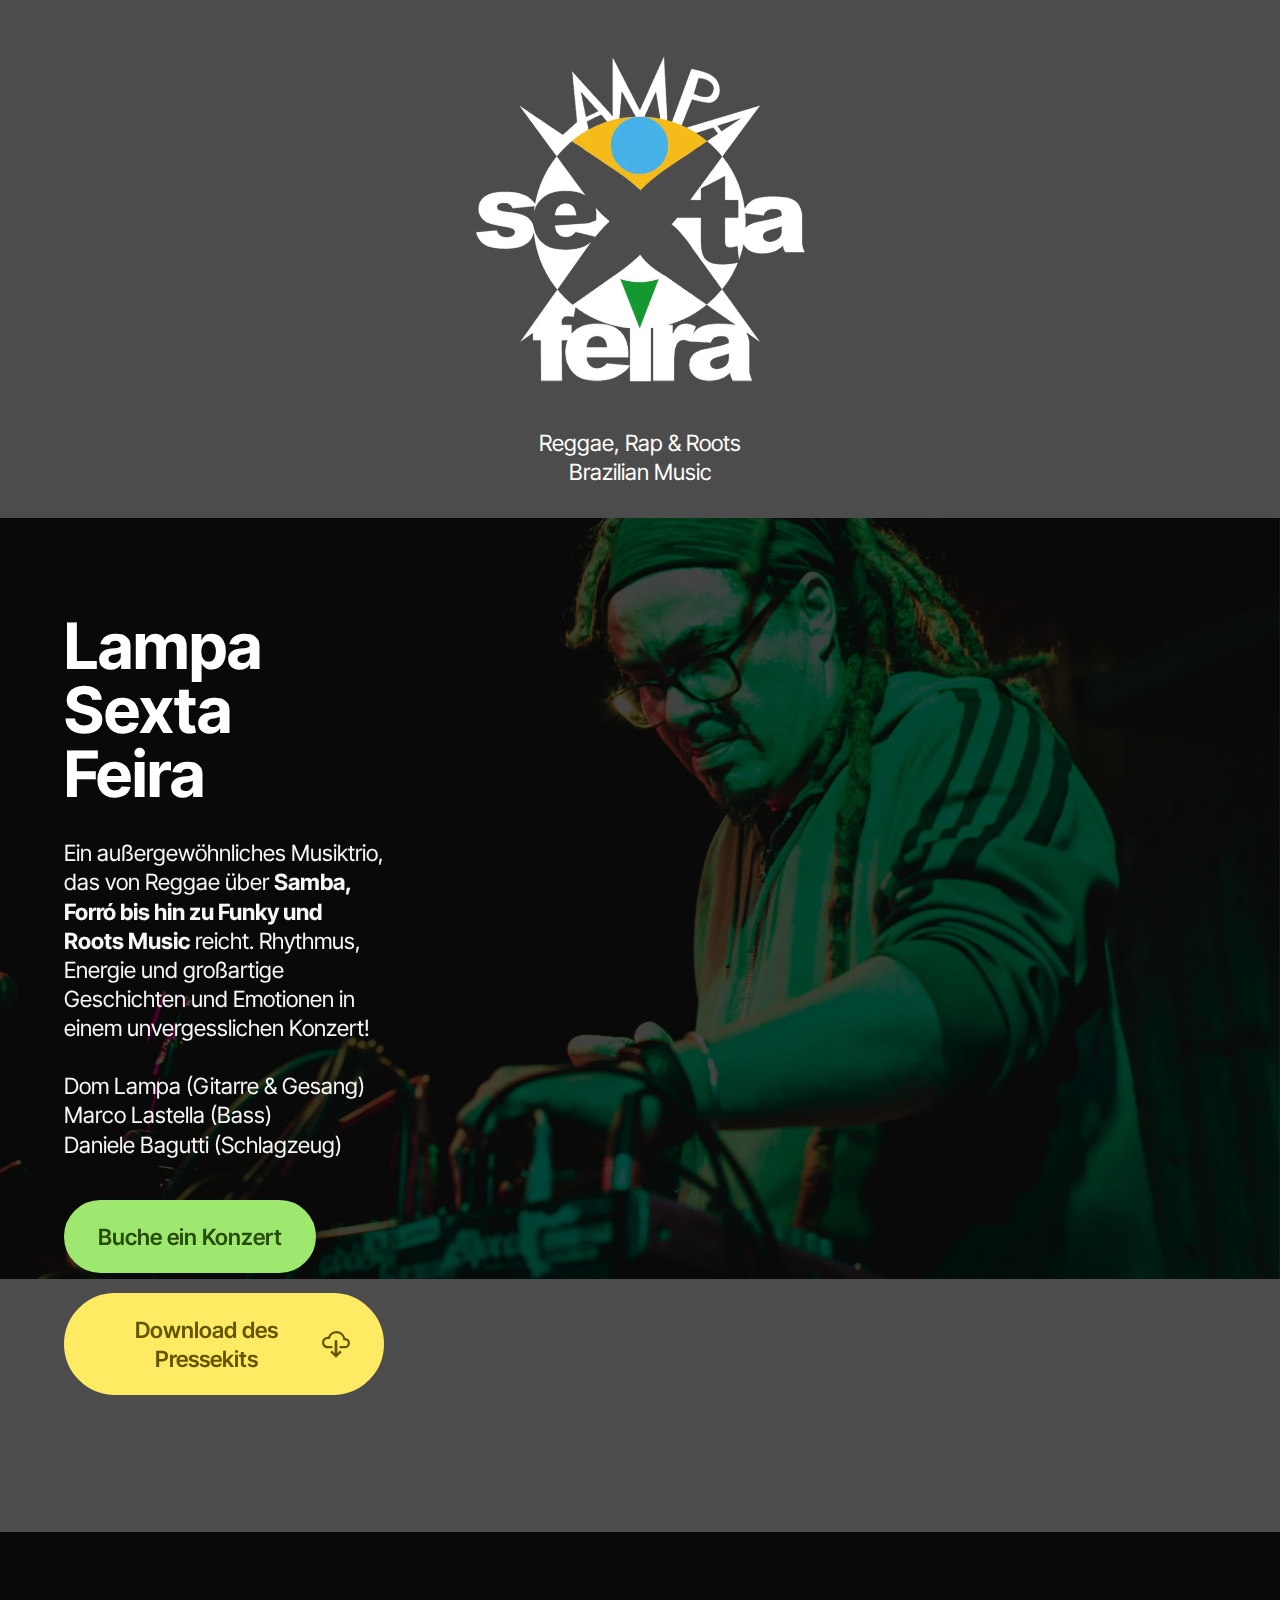
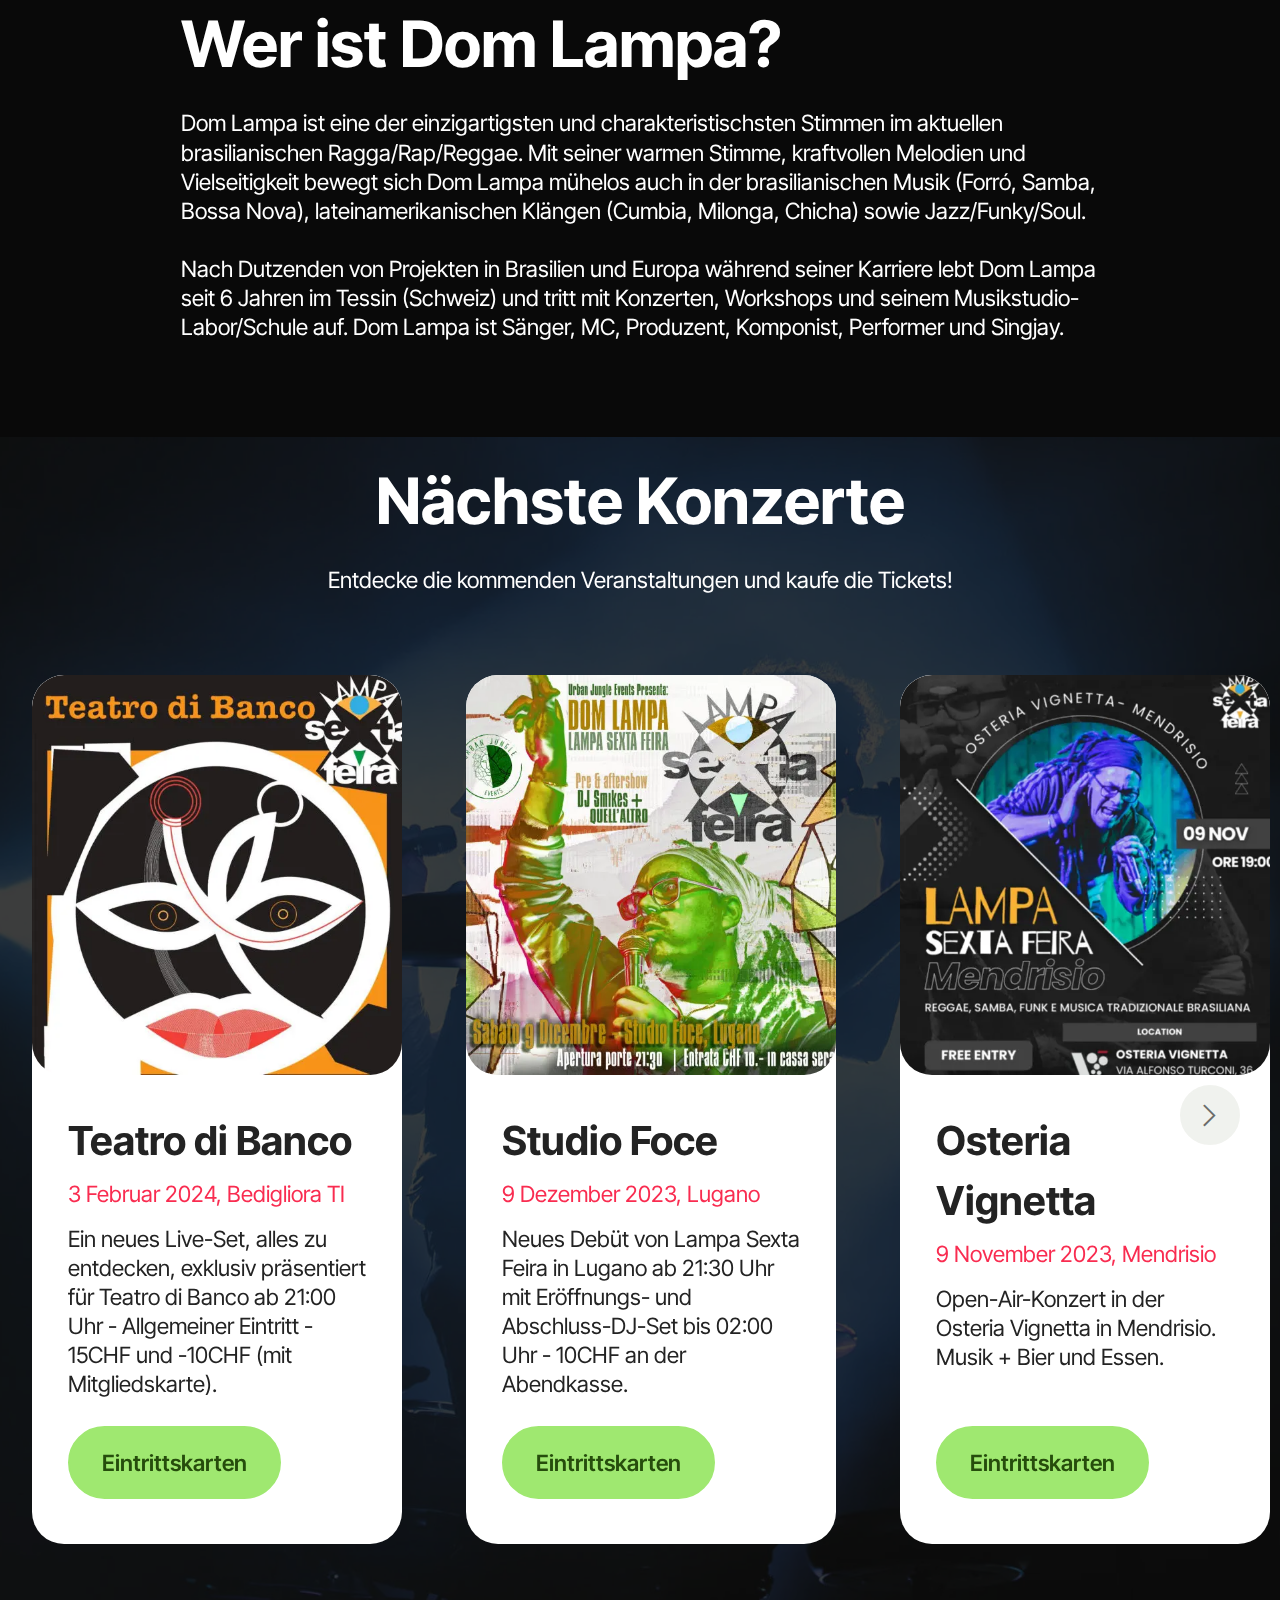
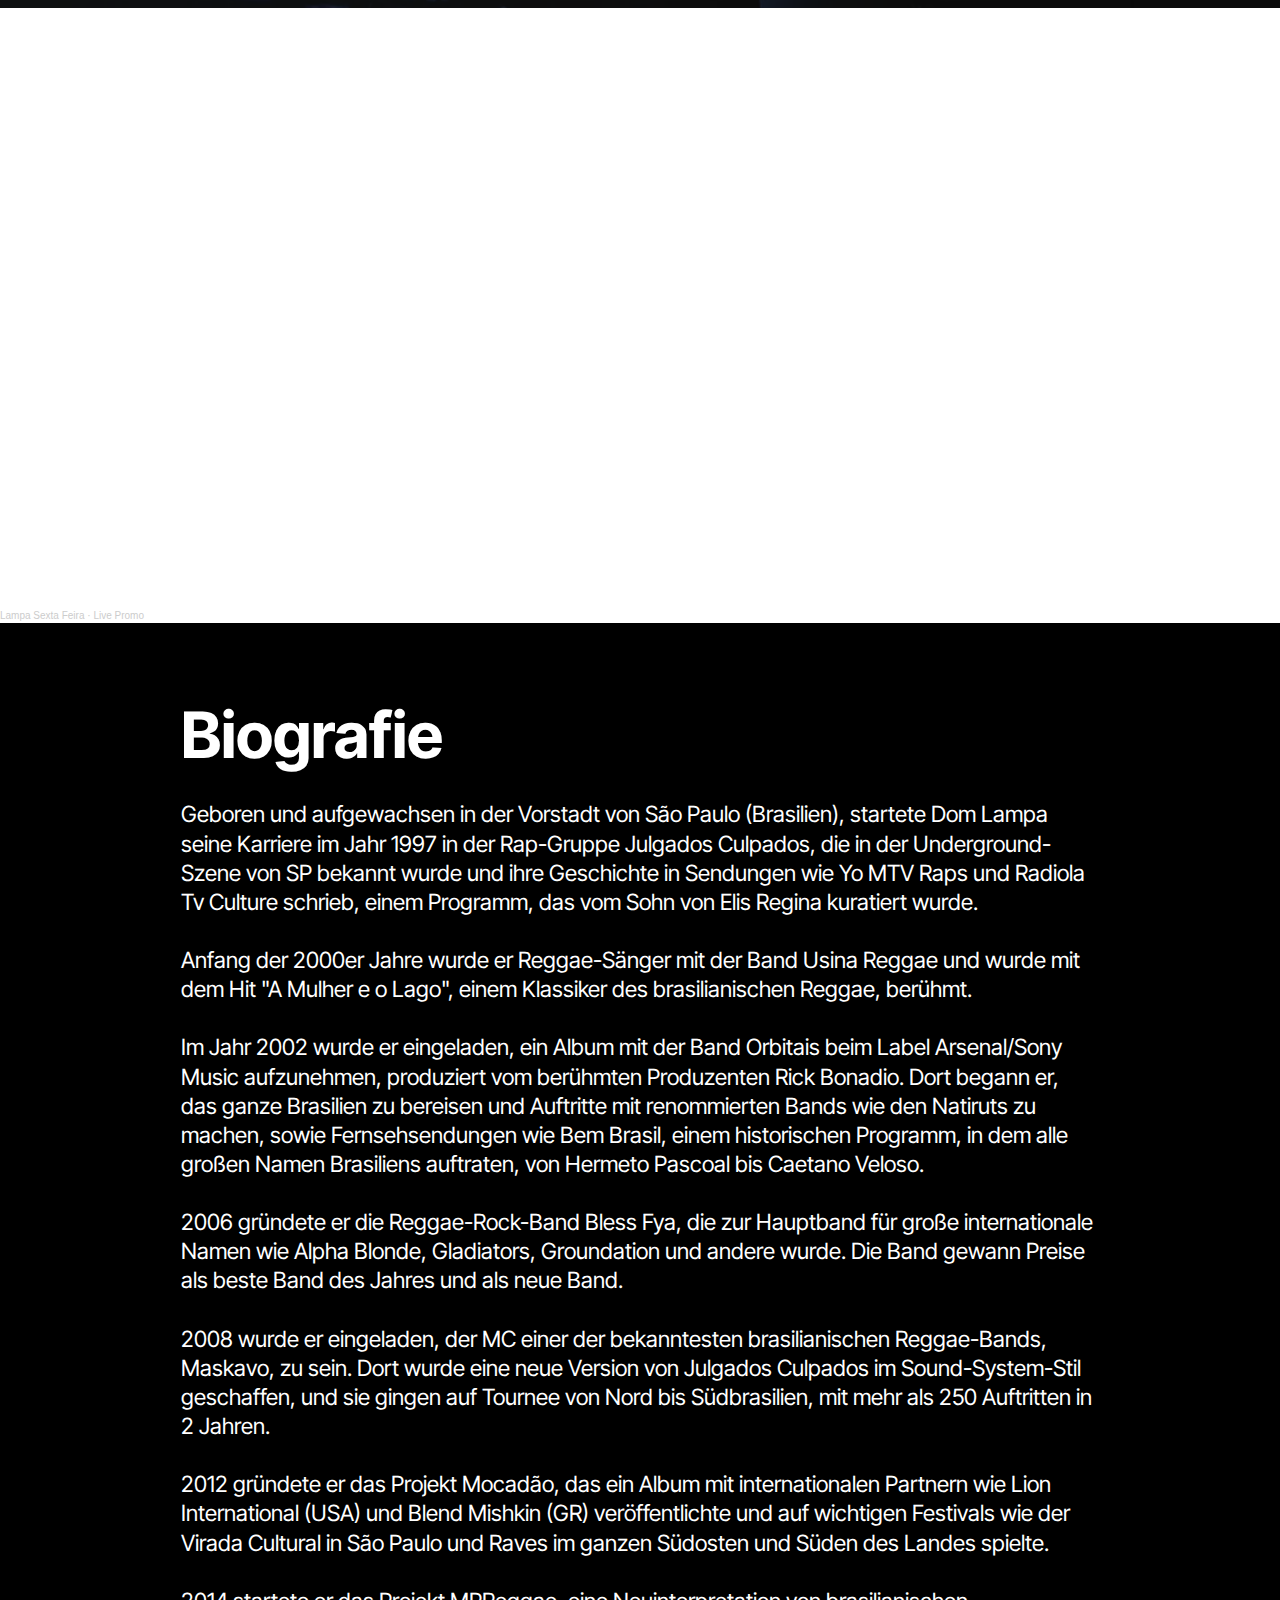
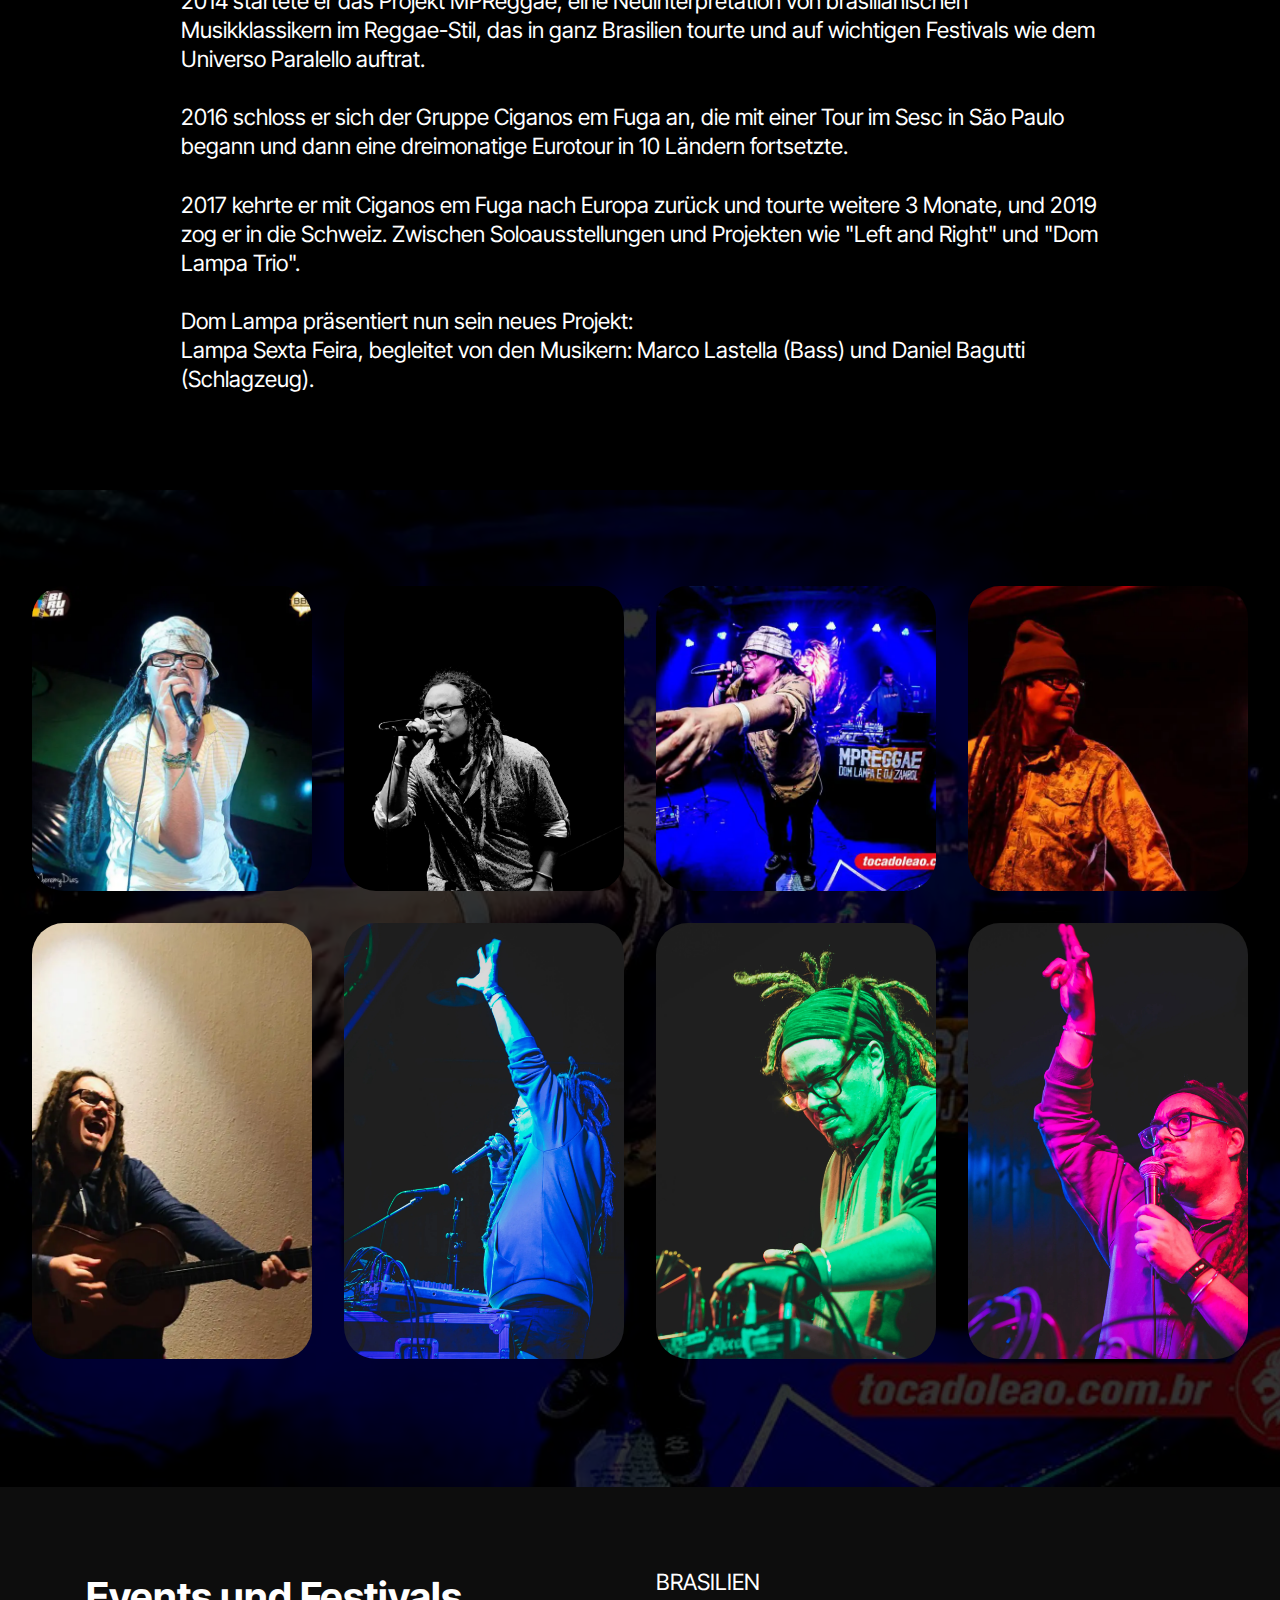
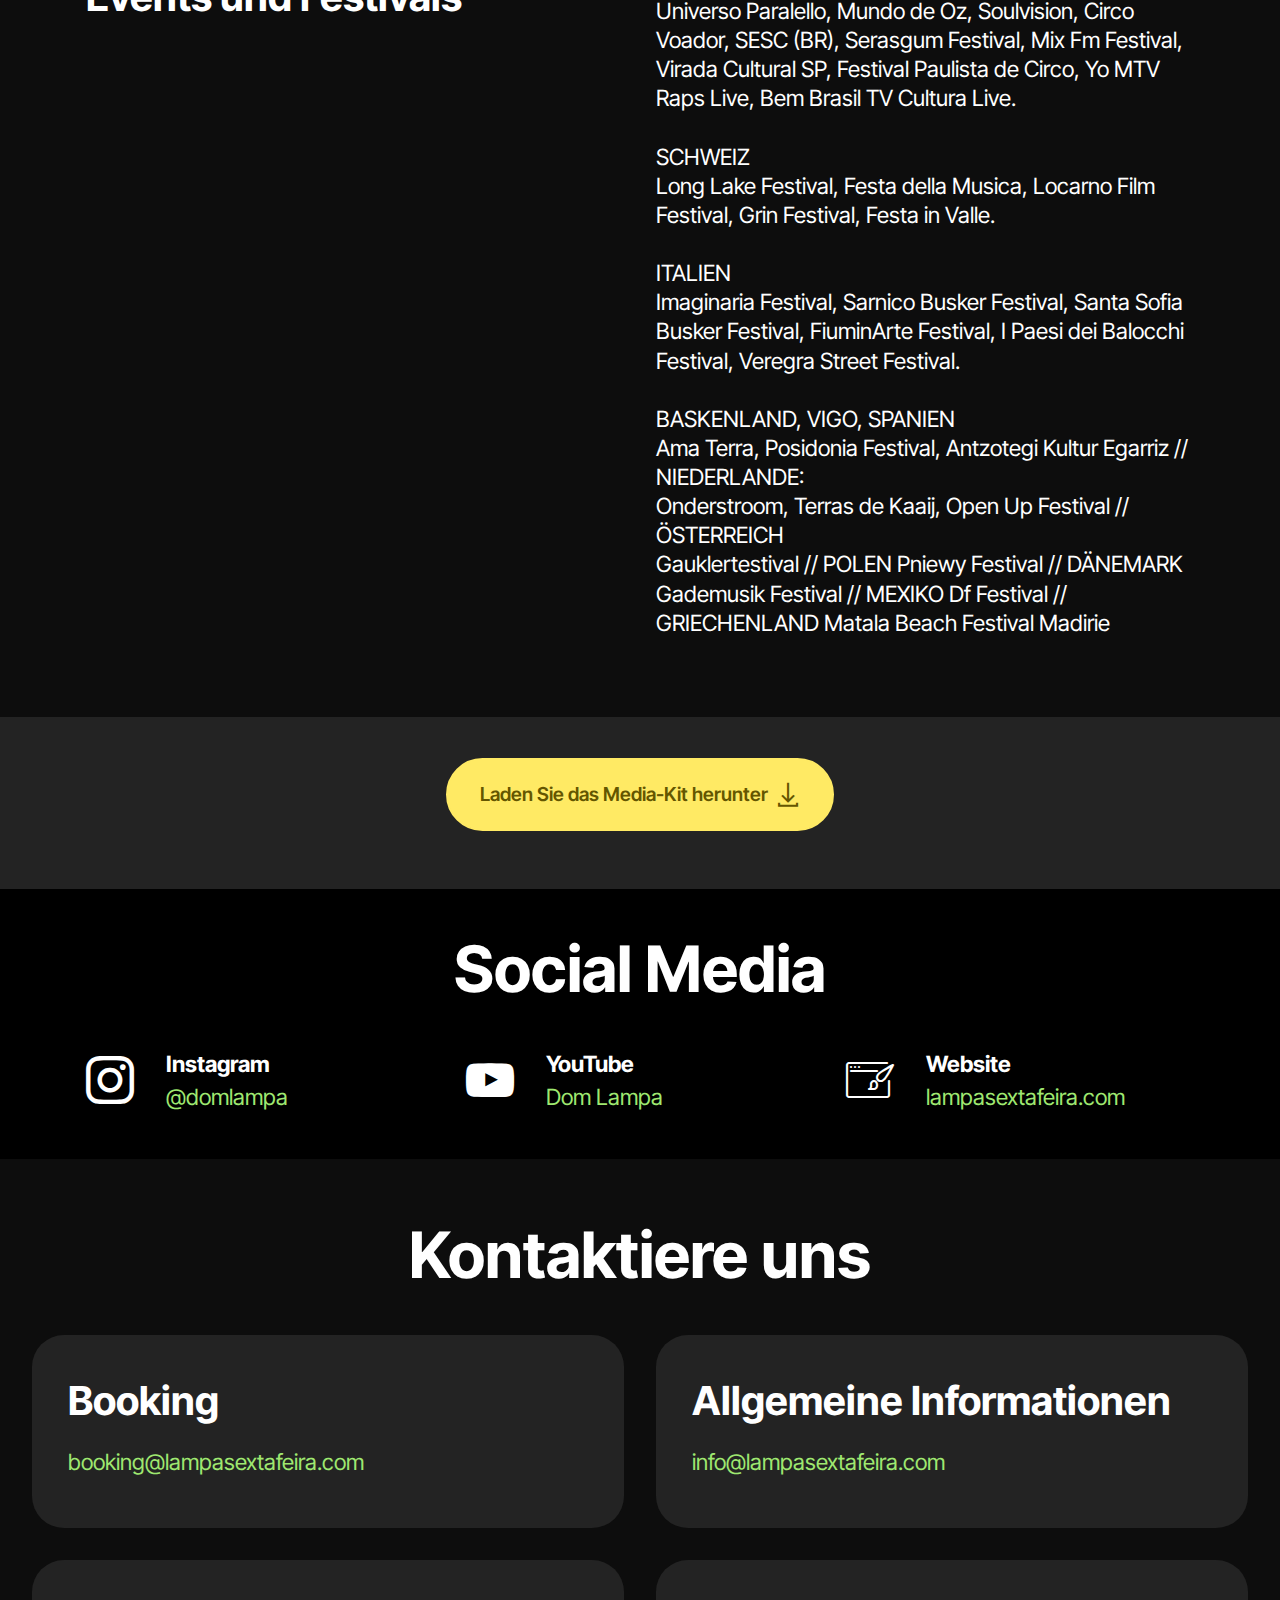
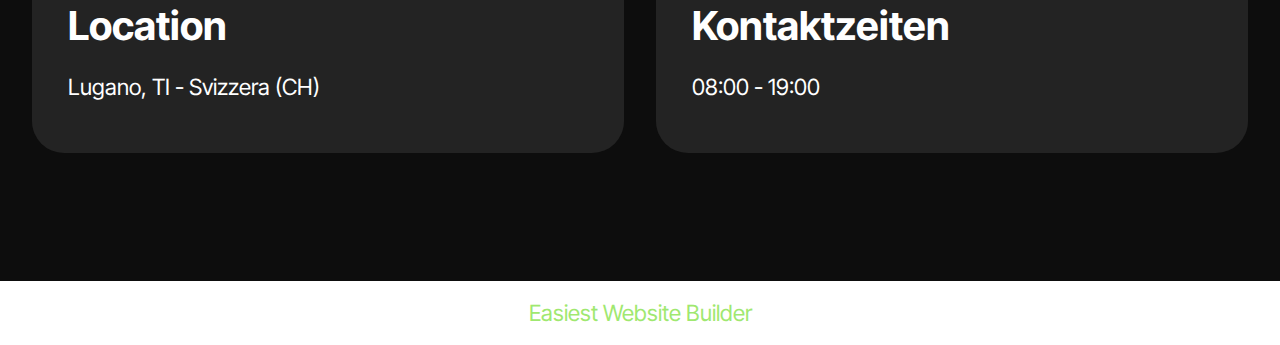
==== de.html @ 1dea6605 "create github pages" ====
<!DOCTYPE html>
<html  >
<head>
  <!-- Site made with Mobirise Website Builder v5.9.4, https://mobirise.com -->
  <meta charset="UTF-8">
  <meta http-equiv="X-UA-Compatible" content="IE=edge">
  <meta name="generator" content="Mobirise v5.9.4, mobirise.com">
  <meta name="twitter:card" content="summary_large_image"/>
  <meta name="twitter:image:src" content="assets/images/de-meta.jpg">
  <meta property="og:image" content="assets/images/de-meta.jpg">
  <meta name="twitter:title" content="Lampa Sexta Feira - Brasilianische Livemusik">
  <meta name="viewport" content="width=device-width, initial-scale=1, minimum-scale=1">
  <link rel="shortcut icon" href="assets/images/lampa-favicon-128x128.png" type="image/x-icon">
  <meta name="description" content="Entdecken Sie Lampa Sexta Feira, ein lebhaftes Musiktrio, das Reggae, Funk und die Wurzeln der brasilianischen Musik vereint. Buchen Sie jetzt Ihr Konzert unter: booking@lampasextafeira.com">
  
  
  <title>Lampa Sexta Feira - Brasilianische Livemusik</title>
  <link rel="stylesheet" href="assets/web/assets/mobirise-icons2/mobirise2.css">
  <link rel="stylesheet" href="assets/web/assets/mobirise-icons/mobirise-icons.css">
  <link rel="stylesheet" href="assets/bootstrap/css/bootstrap.min.css">
  <link rel="stylesheet" href="assets/bootstrap/css/bootstrap-grid.min.css">
  <link rel="stylesheet" href="assets/bootstrap/css/bootstrap-reboot.min.css">
  <link rel="stylesheet" href="assets/parallax/jarallax.css">
  <link rel="stylesheet" href="assets/socicon/css/styles.css">
  <link rel="stylesheet" href="assets/theme/css/style.css">
  <link rel="preload" href="https://fonts.googleapis.com/css?family=Inter+Tight:100,200,300,400,500,600,700,800,900,100i,200i,300i,400i,500i,600i,700i,800i,900i&display=swap" as="style" onload="this.onload=null;this.rel='stylesheet'">
  <noscript><link rel="stylesheet" href="https://fonts.googleapis.com/css?family=Inter+Tight:100,200,300,400,500,600,700,800,900,100i,200i,300i,400i,500i,600i,700i,800i,900i&display=swap"></noscript>
  <link rel="preload" as="style" href="assets/mobirise/css/mbr-additional.css"><link rel="stylesheet" href="assets/mobirise/css/mbr-additional.css" type="text/css">

  
  
  
</head>
<body>
  
  <section data-bs-version="5.1" class="header12 cid-u1yVoE8i1l" data-bg-video="https://youtu.be/nmKxgOwhvFU?feature=shared&amp;t=30" id="header12-1f">
  

  <div class="mbr-fallback-image disabled"></div>
  <div class="mbr-overlay" style="opacity: 0.7; background-color: rgb(0, 0, 0);"></div>

  <div class="text-center container">
    <div class="row mb-4 justify-content-center">
      <div class="col-12 col-md-4">
        <img class="w-100" src="assets/images/logo-white-color-1-816x816.webp" alt="Mobirise Website Builder">
      </div>
    </div>
    <div class="row justify-content-center">
      <div class="col-md-12 content-head">
        
        <p class="mbr-text mbr-fonts-style mb-4 display-7">
          Reggae, Rap &amp; Roots<br>Brazilian Music</p>
        
      </div>
    </div>
  </div>
</section>

<section data-bs-version="5.1" class="header4 cid-u1yVoEIouC mbr-parallax-background" id="header04-1g">
	

	
	<div class="mbr-overlay" style="opacity: 0.7; background-color: rgb(0, 0, 0);"></div>

	<div class="container-fluid">
		<div class="row justify-content-center">
			<div class="col-12 col-md">
				<div class="text-wrapper">
					<h2 class="mbr-section-title mb-4 mbr-fonts-style display-2"><strong>Lampa</strong><br><strong>Sexta Feira</strong></h2>
					<p class="mbr-text mb-4 mbr-fonts-style display-7">Ein außergewöhnliches Musiktrio, das von Reggae über <strong>Samba, Forró bis hin zu Funky und Roots Music</strong> reicht. Rhythmus, Energie und großartige Geschichten und Emotionen in einem unvergesslichen Konzert!<br><br>Dom Lampa (Gitarre &amp; Gesang)<br>Marco Lastella (Bass)<br>Daniele Bagutti (Schlagzeug)&nbsp;</p>
					<div class="mbr-section-btn mb-4"><a class="btn btn-primary display-7" href="mailto:booking@lampasextafeira.com">Buche ein Konzert</a> <a class="btn btn-danger display-7" href="https://drive.google.com/drive/folders/1-J6ZRVomowSEFU5mCc129gKwVauUQTuR?usp=sharing" target="_blank"><span class="mobi-mbri mobi-mbri-download-2 mbr-iconfont mbr-iconfont-btn"></span>Download des Pressekits</a></div>
				</div>
			</div>
			<div class="mbr-figure col-12 col-md-8"><iframe class="mbr-embedded-video" src="https://player.vimeo.com/video/874742380?autoplay=1&amp;loop=1" width="1280" height="720" frameborder="0" allowfullscreen></iframe></div>
		</div>
	</div>
</section>

<section data-bs-version="5.1" class="article12 cid-u1yVoF0zI6" id="article12-1h">    
    
    <div class="container">
        <div class="row justify-content-center">
            <div class="col-md-12 col-lg-10">
                <h3 class="mbr-section-title mbr-fonts-style mb-4 mt-0 display-2"><strong>Wer ist Dom Lampa?</strong></h3>
                
                <p class="mbr-text mbr-fonts-style display-7">Dom Lampa ist eine der einzigartigsten und charakteristischsten Stimmen im aktuellen brasilianischen Ragga/Rap/Reggae. Mit seiner warmen Stimme, kraftvollen Melodien und Vielseitigkeit bewegt sich Dom Lampa mühelos auch in der brasilianischen Musik (Forró, Samba, Bossa Nova), lateinamerikanischen Klängen (Cumbia, Milonga, Chicha) sowie Jazz/Funky/Soul.<br><br>Nach Dutzenden von Projekten in Brasilien und Europa während seiner Karriere lebt Dom Lampa seit 6 Jahren im Tessin (Schweiz) und tritt mit Konzerten, Workshops und seinem Musikstudio-Labor/Schule auf. Dom Lampa ist Sänger, MC, Produzent, Komponist, Performer und Singjay.<br></p>
            </div>
        </div>
    </div>
</section>

<section data-bs-version="5.1" class="features017 mbr-embla cid-u1yVoF81ZZ" id="features017-1i">
	
	<div class="mbr-overlay"></div>
	<div class="position-relative">
		<div class="container-fluid">
			<div class="row justify-content-center">
				<div class="col-12 content-head">
					<div class="mbr-section-head mb-5">
						<h4 class="mbr-section-title mbr-fonts-style align-center mb-0 display-2"><strong>Nächste Konzerte</strong></h4>
						<h5 class="mbr-section-subtitle mbr-fonts-style align-center mb-0 mt-4 display-7">Entdecke die kommenden Veranstaltungen und kaufe die Tickets!</h5>
					</div>
				</div>
			</div>
		</div>

		<div class="embla mt-4" data-skip-snaps="true" data-align="center" data-contain-scroll="trimSnaps" data-auto-play-interval="5" data-draggable="true">
			<div class="embla__viewport container-fluid">
				<div class="embla__container">
					<div class="embla__slide slider-image item active" style="margin-left: 2rem; margin-right: 2rem;">
						<div class="slide-content">
							<div class="item-img">
								<div class="item-wrapper">
									<img src="assets/images/locandina-teatrodibanco-599x600.webp" alt="Mobirise Website Builder" title="" data-slide-to="0" data-bs-slide-to="0">
								</div>
							</div>
							<div class="item-content">
								<h5 class="item-title mbr-fonts-style display-5"><strong>Teatro di Banco</strong><strong><br></strong></h5>
								<h6 class="item-subtitle mbr-fonts-style mt-1 display-7">3 Februar 2024, Bedigliora TI</h6>
								<p class="mbr-text mbr-fonts-style mt-3 display-7">Ein neues Live-Set, alles zu entdecken, exklusiv präsentiert für Teatro di Banco ab 21:00 Uhr - Allgemeiner Eintritt - 15CHF und -10CHF (mit Mitgliedskarte).</p>
							</div>

							<div class="mbr-section-btn item-footer mt-2"><a href="https://www.eventbrite.com/e/biglietti-lampa-sexta-feira-teatro-di-banco-796482339117" class="btn item-btn btn-primary display-7" target="_blank">Eintrittskarten</a></div>
						</div>
					</div><div class="embla__slide slider-image item" style="margin-left: 2rem; margin-right: 2rem;">
						<div class="slide-content">
							<div class="item-img">
								<div class="item-wrapper">
									<img src="assets/images/lampa-foce-lugano-599x599.webp" alt="Mobirise Website Builder" title="" data-slide-to="1" data-bs-slide-to="1">
								</div>
							</div>
							<div class="item-content">
								<h5 class="item-title mbr-fonts-style display-5"><strong>Studio Foce</strong><strong><br></strong></h5>
								<h6 class="item-subtitle mbr-fonts-style mt-1 display-7">9 Dezember 2023, Lugano</h6>
								<p class="mbr-text mbr-fonts-style mt-3 display-7">Neues Debüt von Lampa Sexta Feira in Lugano ab 21:30 Uhr mit Eröffnungs- und Abschluss-DJ-Set bis 02:00 Uhr - 10CHF an der Abendkasse.</p>
							</div>

							<div class="mbr-section-btn item-footer mt-2"><a href="https://www.eventbrite.com/e/lampa-sexta-feira-foce-lugano-tickets-768902466977" class="btn item-btn btn-primary display-7" target="_blank">Eintrittskarten</a></div>
						</div>
					</div><div class="embla__slide slider-image item" style="margin-left: 2rem; margin-right: 2rem;">
						<div class="slide-content">
							<div class="item-img">
								<div class="item-wrapper">
									<img src="assets/images/lampa-mendrisio-post-599x749.webp" alt="Mobirise Website Builder" title="" data-slide-to="2" data-bs-slide-to="2">
								</div>
							</div>
							<div class="item-content">
								<h5 class="item-title mbr-fonts-style display-5"><strong>Osteria Vignetta</strong></h5>
								<h6 class="item-subtitle mbr-fonts-style mt-1 display-7">
									9 November 2023, Mendrisio</h6>
								<p class="mbr-text mbr-fonts-style mt-3 display-7">Open-Air-Konzert in der Osteria Vignetta in Mendrisio. Musik + Bier und Essen.</p>
							</div>

							<div class="mbr-section-btn item-footer mt-2"><a href="https://www.eventbrite.com/e/biglietti-lampa-sexta-feira-osteria-vignetta-750242945847" class="btn item-btn btn-primary display-7" target="_blank">Eintrittskarten</a></div>
						</div>
					</div><div class="embla__slide slider-image item" style="margin-left: 2rem; margin-right: 2rem;">
						<div class="slide-content">
							<div class="item-img">
								<div class="item-wrapper">
									<img src="assets/images/lampa-buttiga-post-600x849.webp" alt="Mobirise Website Builder" title="" data-slide-to="3" data-bs-slide-to="3">
								</div>
							</div>
							<div class="item-content">
								<h5 class="item-title mbr-fonts-style display-5">
									<strong>La Buttiga&nbsp;</strong><br><strong>Beer Room</strong></h5>
								<h6 class="item-subtitle mbr-fonts-style mt-1 display-7">
									31 November 2023, Milano</h6>
								<p class="mbr-text mbr-fonts-style mt-3 display-7">Halloween-Nacht mit dem Mega-Konzert von Lampa Sexta Feira in Mailand, dem ersten Auftritt in Italien.</p>
							</div>

							<div class="mbr-section-btn item-footer mt-2"><a href="https://halloween-lampasextafeira.eventbrite.com" class="btn item-btn btn-primary display-7" target="_blank">Eintrittskarten</a></div>
						</div>
					</div>
					
					
					
					
					
					
				</div>
			</div>
			<button class="embla__button embla__button--prev">
				<span class="mobi-mbri mobi-mbri-arrow-prev mbr-iconfont" aria-hidden="true"></span>
				<span class="sr-only visually-hidden visually-hidden visually-hidden">Previous</span>
			</button>
			<button class="embla__button embla__button--next">
				<span class="mobi-mbri mobi-mbri-arrow-next mbr-iconfont" aria-hidden="true"></span>
				<span class="sr-only visually-hidden visually-hidden visually-hidden">Next</span>
			</button>
		</div>
	</div>
</section>

<iframe width="100%" height="600" scrolling="no" frameborder="no" allow="autoplay" src="https://w.soundcloud.com/player/?url=https%3A//api.soundcloud.com/playlists/1705974576&amp;color=%23ff5500&amp;auto_play=false&amp;hide_related=false&amp;show_comments=true&amp;show_user=true&amp;show_reposts=false&amp;show_teaser=true&amp;visual=true" class="cid-u1yVoFE6Cw" id="soundcloud1-1j" data-rv-view="154"></iframe><div style="font-size: 10px; color: #cccccc;line-break: anywhere;word-break: normal;overflow: hidden;white-space: nowrap;text-overflow: ellipsis; font-family: Interstate,Lucida Grande,Lucida Sans Unicode,Lucida Sans,Garuda,Verdana,Tahoma,sans-serif;font-weight: 100;" class="cid-u1yVoFE6Cw" id="soundcloud1-1j" data-rv-view="154"><a href="https://soundcloud.com/lampasextafeira" title="Lampa Sexta Feira" target="_blank" style="color: #cccccc; text-decoration: none;">Lampa Sexta Feira</a> · <a href="https://soundcloud.com/lampasextafeira/sets/live-promo" title="Live Promo" target="_blank" style="color: #cccccc; text-decoration: none;">Live Promo</a></div>

<section data-bs-version="5.1" class="article12 cid-u1yVoFMn6L" id="article12-1k">    
    
    <div class="container">
        <div class="row justify-content-center">
            <div class="col-md-12 col-lg-10">
                <h3 class="mbr-section-title mbr-fonts-style mb-4 mt-0 display-2">
                <strong>Biografie</strong></h3>
                
                <p class="mbr-text mbr-fonts-style display-7">Geboren und aufgewachsen in der Vorstadt von São Paulo (Brasilien), startete Dom Lampa seine Karriere im Jahr 1997 in der Rap-Gruppe Julgados Culpados, die in der Underground-Szene von SP bekannt wurde und ihre Geschichte in Sendungen wie Yo MTV Raps und Radiola Tv Culture schrieb, einem Programm, das vom Sohn von Elis Regina kuratiert wurde.<br><br>Anfang der 2000er Jahre wurde er Reggae-Sänger mit der Band Usina Reggae und wurde mit dem Hit "A Mulher e o Lago", einem Klassiker des brasilianischen Reggae, berühmt.<br><br>Im Jahr 2002 wurde er eingeladen, ein Album mit der Band Orbitais beim Label Arsenal/Sony Music aufzunehmen, produziert vom berühmten Produzenten Rick Bonadio. Dort begann er, das ganze Brasilien zu bereisen und Auftritte mit renommierten Bands wie den Natiruts zu machen, sowie Fernsehsendungen wie Bem Brasil, einem historischen Programm, in dem alle großen Namen Brasiliens auftraten, von Hermeto Pascoal bis Caetano Veloso.<br><br>2006 gründete er die Reggae-Rock-Band Bless Fya, die zur Hauptband für große internationale Namen wie Alpha Blonde, Gladiators, Groundation und andere wurde. Die Band gewann Preise als beste Band des Jahres und als neue Band.<br><br>2008 wurde er eingeladen, der MC einer der bekanntesten brasilianischen Reggae-Bands, Maskavo, zu sein. Dort wurde eine neue Version von Julgados Culpados im Sound-System-Stil geschaffen, und sie gingen auf Tournee von Nord bis Südbrasilien, mit mehr als 250 Auftritten in 2 Jahren.<br><br>2012 gründete er das Projekt Mocadão, das ein Album mit internationalen Partnern wie Lion International (USA) und Blend Mishkin (GR) veröffentlichte und auf wichtigen Festivals wie der Virada Cultural in São Paulo und Raves im ganzen Südosten und Süden des Landes spielte.<br><br>2014 startete er das Projekt MPReggae, eine Neuinterpretation von brasilianischen Musikklassikern im Reggae-Stil, das in ganz Brasilien tourte und auf wichtigen Festivals wie dem Universo Paralello auftrat.<br><br>2016 schloss er sich der Gruppe Ciganos em Fuga an, die mit einer Tour im Sesc in São Paulo begann und dann eine dreimonatige Eurotour in 10 Ländern fortsetzte.<br><br>2017 kehrte er mit Ciganos em Fuga nach Europa zurück und tourte weitere 3 Monate, und 2019 zog er in die Schweiz. Zwischen Soloausstellungen und Projekten wie "Left and Right" und "Dom Lampa Trio".<br><br>Dom Lampa präsentiert nun sein neues Projekt:<br>Lampa Sexta Feira, begleitet von den Musikern: Marco Lastella (Bass) und Daniel Bagutti (Schlagzeug).<br></p>
            </div>
        </div>
    </div>
</section>

<section data-bs-version="5.1" class="gallery1 mbr-gallery cid-u1yVoFSDMy" id="gallery01-1l">
    

    
    <div class="mbr-overlay" style="opacity: 0.8; background-color: rgb(0, 0, 0);">
    </div>

    <div class="container-fluid">
        <div class="row justify-content-center">
            <div class="col-12 content-head">
                
            </div>
        </div>
        
        <div class="row mbr-gallery">
            
            
            
            
            
            
            
            <div class="col-12 col-md-6 col-lg-3 item gallery-image active">
                <div class="item-wrapper mb-3" data-toggle="modal" data-bs-toggle="modal" data-target="#u1yZMglu5f-modal" data-bs-target="#u1yZMglu5f-modal">
                    <img class="w-100" src="assets/images/lampa-1-598x618.webp" alt="Mobirise Website Builder" data-slide-to="0" data-bs-slide-to="0" data-target="#lb-u1yZMglu5f" data-bs-target="#lb-u1yZMglu5f">
                    <div class="icon-wrapper">
                        <span class="mobi-mbri mobi-mbri-search mbr-iconfont mbr-iconfont-btn"></span>
                    </div>
                </div>
                
            </div><div class="col-12 col-md-6 col-lg-3 item gallery-image active">
                <div class="item-wrapper mb-3" data-toggle="modal" data-bs-toggle="modal" data-target="#u1yZMglu5f-modal" data-bs-target="#u1yZMglu5f-modal">
                    <img class="w-100" src="assets/images/lampa-3-6000x4000.webp" alt="Mobirise Website Builder" data-slide-to="1" data-bs-slide-to="1" data-target="#lb-u1yZMglu5f" data-bs-target="#lb-u1yZMglu5f">
                    <div class="icon-wrapper">
                        <span class="mobi-mbri mobi-mbri-search mbr-iconfont mbr-iconfont-btn"></span>
                    </div>
                </div>
                
            </div><div class="col-12 col-md-6 col-lg-3 item gallery-image active">
                <div class="item-wrapper mb-3" data-toggle="modal" data-bs-toggle="modal" data-target="#u1yZMglu5f-modal" data-bs-target="#u1yZMglu5f-modal">
                    <img class="w-100" src="assets/images/lampa-12-960x640.webp" alt="Mobirise Website Builder" data-slide-to="2" data-bs-slide-to="2" data-target="#lb-u1yZMglu5f" data-bs-target="#lb-u1yZMglu5f">
                    <div class="icon-wrapper">
                        <span class="mobi-mbri mobi-mbri-search mbr-iconfont mbr-iconfont-btn"></span>
                    </div>
                </div>
                
            </div><div class="col-12 col-md-6 col-lg-3 item gallery-image active">
                <div class="item-wrapper mb-3" data-toggle="modal" data-bs-toggle="modal" data-target="#u1yZMglu5f-modal" data-bs-target="#u1yZMglu5f-modal">
                    <img class="w-100" src="assets/images/lampa-12-960x639.webp" alt="Mobirise Website Builder" data-slide-to="3" data-bs-slide-to="3" data-target="#lb-u1yZMglu5f" data-bs-target="#lb-u1yZMglu5f">
                    <div class="icon-wrapper">
                        <span class="mobi-mbri mobi-mbri-search mbr-iconfont mbr-iconfont-btn"></span>
                    </div>
                </div>
                
            </div><div class="col-12 col-md-6 col-lg-3 item gallery-image active">
                <div class="item-wrapper mb-3" data-toggle="modal" data-bs-toggle="modal" data-target="#u1yZMglu5f-modal" data-bs-target="#u1yZMglu5f-modal">
                    <img class="w-100" src="assets/images/lampa-15-1024x959.webp" alt="Mobirise Website Builder" data-slide-to="4" data-bs-slide-to="4" data-target="#lb-u1yZMglu5f" data-bs-target="#lb-u1yZMglu5f">
                    <div class="icon-wrapper">
                        <span class="mobi-mbri mobi-mbri-search mbr-iconfont mbr-iconfont-btn"></span>
                    </div>
                </div>
                
            </div><div class="col-12 col-md-6 col-lg-3 item gallery-image active">
                <div class="item-wrapper mb-3" data-toggle="modal" data-bs-toggle="modal" data-target="#u1yZMglu5f-modal" data-bs-target="#u1yZMglu5f-modal">
                    <img class="w-100" src="assets/images/lampa-17-2136x3204.webp" alt="Mobirise Website Builder" data-slide-to="5" data-bs-slide-to="5" data-target="#lb-u1yZMglu5f" data-bs-target="#lb-u1yZMglu5f">
                    <div class="icon-wrapper">
                        <span class="mobi-mbri mobi-mbri-search mbr-iconfont mbr-iconfont-btn"></span>
                    </div>
                </div>
                
            </div><div class="col-12 col-md-6 col-lg-3 item gallery-image active">
                <div class="item-wrapper mb-3" data-toggle="modal" data-bs-toggle="modal" data-target="#u1yZMglu5f-modal" data-bs-target="#u1yZMglu5f-modal">
                    <img class="w-100" src="assets/images/lampa-19-5040x3360.webp" alt="Mobirise Website Builder" data-slide-to="6" data-bs-slide-to="6" data-target="#lb-u1yZMglu5f" data-bs-target="#lb-u1yZMglu5f">
                    <div class="icon-wrapper">
                        <span class="mobi-mbri mobi-mbri-search mbr-iconfont mbr-iconfont-btn"></span>
                    </div>
                </div>
                
            </div><div class="col-12 col-md-6 col-lg-3 item gallery-image active">
                <div class="item-wrapper mb-3" data-toggle="modal" data-bs-toggle="modal" data-target="#u1yZMglu5f-modal" data-bs-target="#u1yZMglu5f-modal">
                    <img class="w-100" src="assets/images/lampa-22-5040x3360.webp" alt="Mobirise Website Builder" data-slide-to="7" data-bs-slide-to="7" data-target="#lb-u1yZMglu5f" data-bs-target="#lb-u1yZMglu5f">
                    <div class="icon-wrapper">
                        <span class="mobi-mbri mobi-mbri-search mbr-iconfont mbr-iconfont-btn"></span>
                    </div>
                </div>
                
            </div>
        </div>

        <div class="modal mbr-slider" tabindex="-1" role="dialog" aria-hidden="true" id="u1yZMglu5f-modal">
            <div class="modal-dialog" role="document">
                <div class="modal-content">
                    <div class="modal-body">
                        <div class="carousel slide" data-pause="false" data-bs-pause="false" id="lb-u1yZMglu5f" data-interval="5000" data-bs-interval="5000">
                            <div class="carousel-inner">
                                
                                
                                
                                
                                
                                
                                
                                <div class="carousel-item active">
                                    <img class="d-block w-100" src="assets/images/lampa-1-598x618.webp" alt="Mobirise Website Builder">
                                </div><div class="carousel-item">
                                    <img class="d-block w-100" src="assets/images/lampa-3-6000x4000.webp" alt="Mobirise Website Builder">
                                </div><div class="carousel-item">
                                    <img class="d-block w-100" src="assets/images/lampa-12-960x640.webp" alt="Mobirise Website Builder">
                                </div><div class="carousel-item">
                                    <img class="d-block w-100" src="assets/images/lampa-12-960x639.webp" alt="Mobirise Website Builder">
                                </div><div class="carousel-item">
                                    <img class="d-block w-100" src="assets/images/lampa-15-1024x959.webp" alt="Mobirise Website Builder">
                                </div><div class="carousel-item">
                                    <img class="d-block w-100" src="assets/images/lampa-17-2136x3204.webp" alt="Mobirise Website Builder">
                                </div><div class="carousel-item">
                                    <img class="d-block w-100" src="assets/images/lampa-19-5040x3360.webp" alt="Mobirise Website Builder">
                                </div><div class="carousel-item">
                                    <img class="d-block w-100" src="assets/images/lampa-22-5040x3360.webp" alt="Mobirise Website Builder">
                                </div>
                            </div>
                            <ol class="carousel-indicators">
                                <li data-slide-to="0" data-bs-slide-to="0" class="active" data-target="#lb-u1yZMglu5f" data-bs-target="#lb-u1yZMglu5f"></li><li data-slide-to="1" data-bs-slide-to="1" class="" data-target="#lb-u1yZMglu5f" data-bs-target="#lb-u1yZMglu5f"></li><li data-slide-to="2" data-bs-slide-to="2" class="" data-target="#lb-u1yZMglu5f" data-bs-target="#lb-u1yZMglu5f"></li><li data-slide-to="3" data-bs-slide-to="3" class="" data-target="#lb-u1yZMglu5f" data-bs-target="#lb-u1yZMglu5f"></li><li data-slide-to="4" data-bs-slide-to="4" class="" data-target="#lb-u1yZMglu5f" data-bs-target="#lb-u1yZMglu5f"></li><li data-slide-to="5" data-bs-slide-to="5" class="" data-target="#lb-u1yZMglu5f" data-bs-target="#lb-u1yZMglu5f"></li><li data-slide-to="6" data-bs-slide-to="6" class="" data-target="#lb-u1yZMglu5f" data-bs-target="#lb-u1yZMglu5f"></li><li data-slide-to="7" data-bs-slide-to="7" class="" data-target="#lb-u1yZMglu5f" data-bs-target="#lb-u1yZMglu5f"></li>
                                
                                
                                
                                
                                
                                
                                
                            </ol>
                            <a role="button" href="" class="close" data-dismiss="modal" data-bs-dismiss="modal" aria-label="Close">
                            </a>
                            <a class="carousel-control-prev carousel-control" role="button" data-slide="prev" data-bs-slide="prev" href="#lb-u1yZMglu5f">
                                <span class="mobi-mbri mobi-mbri-arrow-prev" aria-hidden="true"></span>
                                <span class="sr-only visually-hidden">Previous</span>
                            </a>
                            <a class="carousel-control-next carousel-control" role="button" data-slide="next" data-bs-slide="next" href="#lb-u1yZMglu5f">
                                <span class="mobi-mbri mobi-mbri-arrow-next" aria-hidden="true"></span>
                                <span class="sr-only visually-hidden">Next</span>
                            </a>
                        </div>
                    </div>
                </div>
            </div>
        </div>
    </div>
</section>

<section data-bs-version="5.1" class="article15 cid-u1yVoGoCCV" id="article15-1m">
    
    <div class="container">
        <div class="row justify-content-center">
            <div class="col-12 col-md">
                
                <h6 class="mbr-section-subtitle mbr-fonts-style mt-0 mb-4 display-5"><strong>Events und Festivals</strong></h6>
            </div>
            <div class="col-md-12 col-lg-6">
                <p class="mbr-text mbr-fonts-style mt-0 mb-0 display-7">BRASILIEN<br>Universo Paralello, Mundo de Oz, Soulvision, Circo Voador, SESC (BR), Serasgum Festival, Mix Fm Festival, Virada Cultural SP, Festival Paulista de Circo, Yo MTV Raps Live, Bem Brasil TV Cultura Live.<br><br>SCHWEIZ<br>Long Lake Festival, Festa della Musica, Locarno Film Festival, Grin Festival, Festa in Valle.<br><br>ITALIEN<br>Imaginaria Festival, Sarnico Busker Festival, Santa Sofia Busker Festival, FiuminArte Festival, I Paesi dei Balocchi Festival, Veregra Street Festival.<br><br>BASKENLAND, VIGO, SPANIEN<br>Ama Terra, Posidonia Festival, Antzotegi Kultur Egarriz // NIEDERLANDE:<br>Onderstroom, Terras de Kaaij, Open Up Festival // ÖSTERREICH<br>Gauklertestival // POLEN Pniewy Festival // DÄNEMARK<br>Gademusik Festival // MEXIKO Df Festival // GRIECHENLAND Matala Beach Festival Madirie<br></p>
            </div>
        </div>
    </div>
</section>

<section data-bs-version="5.1" class="article16 cid-u1yVoGwYra" id="article16-1n">
    
    <div class="container">
        <div class="row justify-content-center">
            <div class="col-md-12 col-lg-10">
                <div class="mbr-section-btn align-center"><a class="btn btn-danger display-4" href="https://drive.google.com/drive/folders/1-J6ZRVomowSEFU5mCc129gKwVauUQTuR?usp=sharing" target="_blank">Laden Sie das Media-Kit herunter<span class="mobi-mbri mobi-mbri-download mbr-iconfont mbr-iconfont-btn"></span></a></div>
            </div>
        </div>
    </div>
</section>

<section data-bs-version="5.1" class="social02 cid-u1yVoGCXwx" id="social02-1o">
	

	
	
	<div class="container">
		<div class="row justify-content-center">
			<div class="col-12 content-head">
				<div class="mb-5">
					<h5 class="mbr-section-title mbr-fonts-style align-center mb-0 display-2">
						<strong>Social Media</strong></h5>
					
				</div>
			</div>
		</div>
		<div class="row">
			<div class="item features-without-image col-12 col-md-6 col-lg-4 active">
				<div class="item-wrapper">
					<span class="mbr-iconfont m-auto socicon-instagram socicon"></span>
					<div class="card-box">
						<h4 class="card-title mbr-fonts-style mb-1 display-7">
							<strong>Instagram</strong>
						</h4>
						<h5 class="card-text mbr-fonts-style display-7">
							<a href="https://instagram.com/domlampa" class="text-primary" target="_blank">@domlampa</a></h5>
					</div>
				</div>
			</div>
			
			
			
			<div class="item features-without-image col-12 col-md-6 col-lg-4">
				<div class="item-wrapper">
					<span class="mbr-iconfont m-auto socicon-youtube socicon"></span>
					<div class="card-box">
						<h4 class="card-title mbr-fonts-style mb-1 display-7">
							<strong>YouTube</strong>
						</h4>
						<h5 class="card-text mbr-fonts-style display-7">
							<a href="https://www.youtube.com/@domlampa9740" class="text-primary" target="_blank">Dom Lampa</a></h5>
					</div>
				</div>
			</div><div class="item features-without-image col-12 col-md-6 col-lg-4">
				<div class="item-wrapper">
					<span class="mbr-iconfont m-auto mbri-website-theme"></span>
					<div class="card-box">
						<h4 class="card-title mbr-fonts-style mb-1 display-7">
							<strong>Website</strong></h4>
						<h5 class="card-text mbr-fonts-style display-7"><a href="https://lampasextafeira.com" class="text-primary">lampasextafeira.com</a></h5>
					</div>
				</div>
			</div>
			
		</div>
	</div>
</section>

<section data-bs-version="5.1" class="contacts01 cid-u1yVoGVwyw" id="contacts01-1p">
    

    
    
    <div class="container-fluid">
        <div class="row justify-content-center">
            <div class="col-12 content-head">
                <div class="mbr-section-head mb-5">
                    <h3 class="mbr-section-title mbr-fonts-style align-center mb-0 display-2"><strong>Kontaktiere uns</strong></h3>
                    
                </div>
            </div>
        </div>
        <div class="row">
            <div class="item features-without-image col-12 col-md-6 active">
                <div class="item-wrapper">
                    <div class="text-wrapper">
                        <h6 class="card-title mbr-fonts-style mb-3 display-5">
                            <strong>Booking</strong></h6>
                        <p class="mbr-text mbr-fonts-style display-7"><a href="mailto:booking@lampasextafeira.com" class="text-primary">booking@lampasextafeira.com</a></p>
                    </div>
                </div>
            </div>
            <div class="item features-without-image col-12 col-md-6">
                <div class="item-wrapper">
                    <div class="text-wrapper">
                        <h6 class="card-title mbr-fonts-style mb-3 display-5"><strong>Allgemeine Informationen</strong></h6>
                        <p class="mbr-text mbr-fonts-style display-7"><a href="mailto:info@lampasextafeira.com" class="text-primary">info@lampasextafeira.com</a></p>
                    </div>
                </div>
            </div>
            <div class="item features-without-image col-12 col-md-6">
                <div class="item-wrapper">
                    <div class="text-wrapper">
                        <h6 class="card-title mbr-fonts-style mb-3 display-5">
                            <strong>Location</strong></h6>
                        <p class="mbr-text mbr-fonts-style display-7">
                            Lugano, TI - Svizzera (CH)</p>
                    </div>
                </div>
            </div>
            <div class="item features-without-image col-12 col-md-6">
                <div class="item-wrapper">
                    <div class="text-wrapper">
                        <h6 class="card-title mbr-fonts-style mb-3 display-5">
                            <strong>Kontaktzeiten</strong></h6>
                        <p class="mbr-text mbr-fonts-style display-7">08:00 - 19:00
                        </p>
                    </div>
                </div>
            </div>
        </div>
    </div>
</section><section class="display-7" style="padding: 0;align-items: center;justify-content: center;flex-wrap: wrap;    align-content: center;display: flex;position: relative;height: 4rem;"><a href="https://mobiri.se/175014" style="flex: 1 1;height: 4rem;position: absolute;width: 100%;z-index: 1;"><img alt="" style="height: 4rem;" src="[data-uri]"></a><p style="margin: 0;text-align: center;" class="display-7">&#8204;</p><a style="z-index:1" href="https://mobirise.com/builder/easiest-website-builder.html">Easiest Website Builder</a></section><script src="assets/bootstrap/js/bootstrap.bundle.min.js"></script>  <script src="assets/parallax/jarallax.js"></script>  <script src="assets/smoothscroll/smooth-scroll.js"></script>  <script src="assets/ytplayer/index.js"></script>  <script src="assets/vimeoplayer/player.js"></script>  <script src="assets/embla/embla.min.js"></script>  <script src="assets/embla/script.js"></script>  <script src="assets/theme/js/script.js"></script>  
  
  
</body>
</html>
---- assets/web/assets/mobirise-icons2/mobirise2.css ----
@font-face {
  font-family: 'Moririse2';
  font-display: swap;
  src:  url('mobirise2.eot?f2bix4');
  src:  url('mobirise2.eot?f2bix4#iefix') format('embedded-opentype'),
    url('mobirise2.ttf?f2bix4') format('truetype'),
    url('mobirise2.woff?f2bix4') format('woff'),
    url('mobirise2.svg?f2bix4#mobirise2') format('svg');
  font-weight: normal;
  font-style: normal;
}

[class^="mobi-"], [class*=" mobi-"] {
  /* use !important to prevent issues with browser extensions that change fonts */
  font-family: 'Moririse2' !important;
  speak: none;
  font-style: normal;
  font-weight: normal;
  font-variant: normal;
  text-transform: none;
  line-height: 1;

  /* Better Font Rendering =========== */
  -webkit-font-smoothing: antialiased;
  -moz-osx-font-smoothing: grayscale;
}

.mobi-mbri-add-submenu:before {
  content: "\e900";
}
.mobi-mbri-alert:before {
  content: "\e901";
}
.mobi-mbri-align-center:before {
  content: "\e902";
}
.mobi-mbri-align-justify:before {
  content: "\e903";
}
.mobi-mbri-align-left:before {
  content: "\e904";
}
.mobi-mbri-align-right:before {
  content: "\e905";
}
.mobi-mbri-android:before {
  content: "\e906";
}
.mobi-mbri-apple:before {
  content: "\e907";
}
.mobi-mbri-arrow-down:before {
  content: "\e908";
}
.mobi-mbri-arrow-next:before {
  content: "\e909";
}
.mobi-mbri-arrow-prev:before {
  content: "\e90a";
}
.mobi-mbri-arrow-up:before {
  content: "\e90b";
}
.mobi-mbri-bold:before {
  content: "\e90c";
}
.mobi-mbri-bookmark:before {
  content: "\e90d";
}
.mobi-mbri-bootstrap:before {
  content: "\e90e";
}
.mobi-mbri-briefcase:before {
  content: "\e90f";
}
.mobi-mbri-browse:before {
  content: "\e910";
}
.mobi-mbri-bulleted-list:before {
  content: "\e911";
}
.mobi-mbri-calendar:before {
  content: "\e912";
}
.mobi-mbri-camera:before {
  content: "\e913";
}
.mobi-mbri-cart-add:before {
  content: "\e914";
}
.mobi-mbri-cart-full:before {
  content: "\e915";
}
.mobi-mbri-cash:before {
  content: "\e916";
}
.mobi-mbri-change-style:before {
  content: "\e917";
}
.mobi-mbri-chat:before {
  content: "\e918";
}
.mobi-mbri-clock:before {
  content: "\e919";
}
.mobi-mbri-close:before {
  content: "\e91a";
}
.mobi-mbri-cloud:before {
  content: "\e91b";
}
.mobi-mbri-code:before {
  content: "\e91c";
}
.mobi-mbri-contact-form:before {
  content: "\e91d";
}
.mobi-mbri-credit-card:before {
  content: "\e91e";
}
.mobi-mbri-cursor-click:before {
  content: "\e91f";
}
.mobi-mbri-cust-feedback:before {
  content: "\e920";
}
.mobi-mbri-database:before {
  content: "\e921";
}
.mobi-mbri-delivery:before {
  content: "\e922";
}
.mobi-mbri-desktop:before {
  content: "\e923";
}
.mobi-mbri-devices:before {
  content: "\e924";
}
.mobi-mbri-down:before {
  content: "\e925";
}
.mobi-mbri-download-2:before {
  content: "\e926";
}
.mobi-mbri-download:before {
  content: "\e927";
}
.mobi-mbri-drag-n-drop-2:before {
  content: "\e928";
}
.mobi-mbri-drag-n-drop:before {
  content: "\e929";
}
.mobi-mbri-edit-2:before {
  content: "\e92a";
}
.mobi-mbri-edit:before {
  content: "\e92b";
}
.mobi-mbri-error:before {
  content: "\e92c";
}
.mobi-mbri-extension:before {
  content: "\e92d";
}
.mobi-mbri-features:before {
  content: "\e92e";
}
.mobi-mbri-file:before {
  content: "\e92f";
}
.mobi-mbri-flag:before {
  content: "\e930";
}
.mobi-mbri-folder:before {
  content: "\e931";
}
.mobi-mbri-gift:before {
  content: "\e932";
}
.mobi-mbri-github:before {
  content: "\e933";
}
.mobi-mbri-globe-2:before {
  content: "\e934";
}
.mobi-mbri-globe:before {
  content: "\e935";
}
.mobi-mbri-growing-chart:before {
  content: "\e936";
}
.mobi-mbri-hearth:before {
  content: "\e937";
}
.mobi-mbri-help:before {
  content: "\e938";
}
.mobi-mbri-home:before {
  content: "\e939";
}
.mobi-mbri-hot-cup:before {
  content: "\e93a";
}
.mobi-mbri-idea:before {
  content: "\e93b";
}
.mobi-mbri-image-gallery:before {
  content: "\e93c";
}
.mobi-mbri-image-slider:before {
  content: "\e93d";
}
.mobi-mbri-info:before {
  content: "\e93e";
}
.mobi-mbri-italic:before {
  content: "\e93f";
}
.mobi-mbri-key:before {
  content: "\e940";
}
.mobi-mbri-laptop:before {
  content: "\e941";
}
.mobi-mbri-layers:before {
  content: "\e942";
}
.mobi-mbri-left-right:before {
  content: "\e943";
}
.mobi-mbri-left:before {
  content: "\e944";
}
.mobi-mbri-letter:before {
  content: "\e945";
}
.mobi-mbri-like:before {
  content: "\e946";
}
.mobi-mbri-link:before {
  content: "\e947";
}
.mobi-mbri-lock:before {
  content: "\e948";
}
.mobi-mbri-login:before {
  content: "\e949";
}
.mobi-mbri-logout:before {
  content: "\e94a";
}
.mobi-mbri-magic-stick:before {
  content: "\e94b";
}
.mobi-mbri-map-pin:before {
  content: "\e94c";
}
.mobi-mbri-menu:before {
  content: "\e94d";
}
.mobi-mbri-mobile-2:before {
  content: "\e94e";
}
.mobi-mbri-mobile-horizontal:before {
  content: "\e94f";
}
.mobi-mbri-mobile:before {
  content: "\e950";
}
.mobi-mbri-mobirise:before {
  content: "\e951";
}
.mobi-mbri-more-horizontal:before {
  content: "\e952";
}
.mobi-mbri-more-vertical:before {
  content: "\e953";
}
.mobi-mbri-music:before {
  content: "\e954";
}
.mobi-mbri-new-file:before {
  content: "\e955";
}
.mobi-mbri-numbered-list:before {
  content: "\e956";
}
.mobi-mbri-opened-folder:before {
  content: "\e957";
}
.mobi-mbri-pages:before {
  content: "\e958";
}
.mobi-mbri-paper-plane:before {
  content: "\e959";
}
.mobi-mbri-paperclip:before {
  content: "\e95a";
}
.mobi-mbri-phone:before {
  content: "\e95b";
}
.mobi-mbri-photo:before {
  content: "\e95c";
}
.mobi-mbri-photos:before {
  content: "\e95d";
}
.mobi-mbri-pin:before {
  content: "\e95e";
}
.mobi-mbri-play:before {
  content: "\e95f";
}
.mobi-mbri-plus:before {
  content: "\e960";
}
.mobi-mbri-preview:before {
  content: "\e961";
}
.mobi-mbri-print:before {
  content: "\e962";
}
.mobi-mbri-protect:before {
  content: "\e963";
}
.mobi-mbri-question:before {
  content: "\e964";
}
.mobi-mbri-quote-left:before {
  content: "\e965";
}
.mobi-mbri-quote-right:before {
  content: "\e966";
}
.mobi-mbri-redo:before {
  content: "\e967";
}
.mobi-mbri-refresh:before {
  content: "\e968";
}
.mobi-mbri-responsive-2:before {
  content: "\e969";
}
.mobi-mbri-responsive:before {
  content: "\e96a";
}
.mobi-mbri-right:before {
  content: "\e96b";
}
.mobi-mbri-rocket:before {
  content: "\e96c";
}
.mobi-mbri-sad-face:before {
  content: "\e96d";
}
.mobi-mbri-sale:before {
  content: "\e96e";
}
.mobi-mbri-save:before {
  content: "\e96f";
}
.mobi-mbri-search:before {
  content: "\e970";
}
.mobi-mbri-setting-2:before {
  content: "\e971";
}
.mobi-mbri-setting-3:before {
  content: "\e972";
}
.mobi-mbri-setting:before {
  content: "\e973";
}
.mobi-mbri-share:before {
  content: "\e974";
}
.mobi-mbri-shopping-bag:before {
  content: "\e975";
}
.mobi-mbri-shopping-basket:before {
  content: "\e976";
}
.mobi-mbri-shopping-cart:before {
  content: "\e977";
}
.mobi-mbri-sites:before {
  content: "\e978";
}
.mobi-mbri-smile-face:before {
  content: "\e979";
}
.mobi-mbri-speed:before {
  content: "\e97a";
}
.mobi-mbri-star:before {
  content: "\e97b";
}
.mobi-mbri-success:before {
  content: "\e97c";
}
.mobi-mbri-sun:before {
  content: "\e97d";
}
.mobi-mbri-sun2:before {
  content: "\e97e";
}
.mobi-mbri-tablet-vertical:before {
  content: "\e97f";
}
.mobi-mbri-tablet:before {
  content: "\e980";
}
.mobi-mbri-target:before {
  content: "\e981";
}
.mobi-mbri-timer:before {
  content: "\e982";
}
.mobi-mbri-to-ftp:before {
  content: "\e983";
}
.mobi-mbri-to-local-drive:before {
  content: "\e984";
}
.mobi-mbri-touch-swipe:before {
  content: "\e985";
}
.mobi-mbri-touch:before {
  content: "\e986";
}
.mobi-mbri-trash:before {
  content: "\e987";
}
.mobi-mbri-underline:before {
  content: "\e988";
}
.mobi-mbri-undo:before {
  content: "\e989";
}
.mobi-mbri-unlink:before {
  content: "\e98a";
}
.mobi-mbri-unlock:before {
  content: "\e98b";
}
.mobi-mbri-up-down:before {
  content: "\e98c";
}
.mobi-mbri-up:before {
  content: "\e98d";
}
.mobi-mbri-update:before {
  content: "\e98e";
}
.mobi-mbri-upload-2:before {
  content: "\e98f";
}
.mobi-mbri-upload:before {
  content: "\e990";
}
.mobi-mbri-user-2:before {
  content: "\e991";
}
.mobi-mbri-user:before {
  content: "\e992";
}
.mobi-mbri-users:before {
  content: "\e993";
}
.mobi-mbri-video-play:before {
  content: "\e994";
}
.mobi-mbri-video:before {
  content: "\e995";
}
.mobi-mbri-watch:before {
  content: "\e996";
}
.mobi-mbri-website-theme-2:before {
  content: "\e997";
}
.mobi-mbri-website-theme:before {
  content: "\e998";
}
.mobi-mbri-wifi:before {
  content: "\e999";
}
.mobi-mbri-windows:before {
  content: "\e99a";
}
.mobi-mbri-zoom-in:before {
  content: "\e99b";
}
.mobi-mbri-zoom-out:before {
  content: "\e99c";
}
---- assets/web/assets/mobirise-icons/mobirise-icons.css ----
@font-face {
  font-family: 'MobiriseIcons';
  src:  url('mobirise-icons.eot?spat4u');
  src:  url('mobirise-icons.eot?spat4u#iefix') format('embedded-opentype'),
    url('mobirise-icons.ttf?spat4u') format('truetype'),
    url('mobirise-icons.woff?spat4u') format('woff'),
    url('mobirise-icons.svg?spat4u#MobiriseIcons') format('svg');
  font-weight: normal;
  font-style: normal;
  font-display: swap;
}

[class^="mbri-"], [class*=" mbri-"] {
  /* use !important to prevent issues with browser extensions that change fonts */
  font-family: MobiriseIcons !important;
  speak: none;
  font-style: normal;
  font-weight: normal;
  font-variant: normal;
  text-transform: none;
  line-height: 1;

  /* Better Font Rendering =========== */
  -webkit-font-smoothing: antialiased;
  -moz-osx-font-smoothing: grayscale;
}

.mbri-add-submenu:before {
  content: "\e900";
}
.mbri-alert:before {
  content: "\e901";
}
.mbri-align-center:before {
  content: "\e902";
}
.mbri-align-justify:before {
  content: "\e903";
}
.mbri-align-left:before {
  content: "\e904";
}
.mbri-align-right:before {
  content: "\e905";
}
.mbri-android:before {
  content: "\e906";
}
.mbri-apple:before {
  content: "\e907";
}
.mbri-arrow-down:before {
  content: "\e908";
}
.mbri-arrow-next:before {
  content: "\e909";
}
.mbri-arrow-prev:before {
  content: "\e90a";
}
.mbri-arrow-up:before {
  content: "\e90b";
}
.mbri-bold:before {
  content: "\e90c";
}
.mbri-bookmark:before {
  content: "\e90d";
}
.mbri-bootstrap:before {
  content: "\e90e";
}
.mbri-briefcase:before {
  content: "\e90f";
}
.mbri-browse:before {
  content: "\e910";
}
.mbri-bulleted-list:before {
  content: "\e911";
}
.mbri-calendar:before {
  content: "\e912";
}
.mbri-camera:before {
  content: "\e913";
}
.mbri-cart-add:before {
  content: "\e914";
}
.mbri-cart-full:before {
  content: "\e915";
}
.mbri-cash:before {
  content: "\e916";
}
.mbri-change-style:before {
  content: "\e917";
}
.mbri-chat:before {
  content: "\e918";
}
.mbri-clock:before {
  content: "\e919";
}
.mbri-close:before {
  content: "\e91a";
}
.mbri-cloud:before {
  content: "\e91b";
}
.mbri-code:before {
  content: "\e91c";
}
.mbri-contact-form:before {
  content: "\e91d";
}
.mbri-credit-card:before {
  content: "\e91e";
}
.mbri-cursor-click:before {
  content: "\e91f";
}
.mbri-cust-feedback:before {
  content: "\e920";
}
.mbri-database:before {
  content: "\e921";
}
.mbri-delivery:before {
  content: "\e922";
}
.mbri-desktop:before {
  content: "\e923";
}
.mbri-devices:before {
  content: "\e924";
}
.mbri-down:before {
  content: "\e925";
}
.mbri-download:before {
  content: "\e989";
}
.mbri-drag-n-drop:before {
  content: "\e927";
}
.mbri-drag-n-drop2:before {
  content: "\e928";
}
.mbri-edit:before {
  content: "\e929";
}
.mbri-edit2:before {
  content: "\e92a";
}
.mbri-error:before {
  content: "\e92b";
}
.mbri-extension:before {
  content: "\e92c";
}
.mbri-features:before {
  content: "\e92d";
}
.mbri-file:before {
  content: "\e92e";
}
.mbri-flag:before {
  content: "\e92f";
}
.mbri-folder:before {
  content: "\e930";
}
.mbri-gift:before {
  content: "\e931";
}
.mbri-github:before {
  content: "\e932";
}
.mbri-globe:before {
  content: "\e933";
}
.mbri-globe-2:before {
  content: "\e934";
}
.mbri-growing-chart:before {
  content: "\e935";
}
.mbri-hearth:before {
  content: "\e936";
}
.mbri-help:before {
  content: "\e937";
}
.mbri-home:before {
  content: "\e938";
}
.mbri-hot-cup:before {
  content: "\e939";
}
.mbri-idea:before {
  content: "\e93a";
}
.mbri-image-gallery:before {
  content: "\e93b";
}
.mbri-image-slider:before {
  content: "\e93c";
}
.mbri-info:before {
  content: "\e93d";
}
.mbri-italic:before {
  content: "\e93e";
}
.mbri-key:before {
  content: "\e93f";
}
.mbri-laptop:before {
  content: "\e940";
}
.mbri-layers:before {
  content: "\e941";
}
.mbri-left-right:before {
  content: "\e942";
}
.mbri-left:before {
  content: "\e943";
}
.mbri-letter:before {
  content: "\e944";
}
.mbri-like:before {
  content: "\e945";
}
.mbri-link:before {
  content: "\e946";
}
.mbri-lock:before {
  content: "\e947";
}
.mbri-login:before {
  content: "\e948";
}
.mbri-logout:before {
  content: "\e949";
}
.mbri-magic-stick:before {
  content: "\e94a";
}
.mbri-map-pin:before {
  content: "\e94b";
}
.mbri-menu:before {
  content: "\e94c";
}
.mbri-mobile:before {
  content: "\e94d";
}
.mbri-mobile2:before {
  content: "\e94e";
}
.mbri-mobirise:before {
  content: "\e94f";
}
.mbri-more-horizontal:before {
  content: "\e950";
}
.mbri-more-vertical:before {
  content: "\e951";
}
.mbri-music:before {
  content: "\e952";
}
.mbri-new-file:before {
  content: "\e953";
}
.mbri-numbered-list:before {
  content: "\e954";
}
.mbri-opened-folder:before {
  content: "\e955";
}
.mbri-pages:before {
  content: "\e956";
}
.mbri-paper-plane:before {
  content: "\e957";
}
.mbri-paperclip:before {
  content: "\e958";
}
.mbri-photo:before {
  content: "\e959";
}
.mbri-photos:before {
  content: "\e95a";
}
.mbri-pin:before {
  content: "\e95b";
}
.mbri-play:before {
  content: "\e95c";
}
.mbri-plus:before {
  content: "\e95d";
}
.mbri-preview:before {
  content: "\e95e";
}
.mbri-print:before {
  content: "\e95f";
}
.mbri-protect:before {
  content: "\e960";
}
.mbri-question:before {
  content: "\e961";
}
.mbri-quote-left:before {
  content: "\e962";
}
.mbri-quote-right:before {
  content: "\e963";
}
.mbri-refresh:before {
  content: "\e964";
}
.mbri-responsive:before {
  content: "\e965";
}
.mbri-right:before {
  content: "\e966";
}
.mbri-rocket:before {
  content: "\e967";
}
.mbri-sad-face:before {
  content: "\e968";
}
.mbri-sale:before {
  content: "\e969";
}
.mbri-save:before {
  content: "\e96a";
}
.mbri-search:before {
  content: "\e96b";
}
.mbri-setting:before {
  content: "\e96c";
}
.mbri-setting2:before {
  content: "\e96d";
}
.mbri-setting3:before {
  content: "\e96e";
}
.mbri-share:before {
  content: "\e96f";
}
.mbri-shopping-bag:before {
  content: "\e970";
}
.mbri-shopping-basket:before {
  content: "\e971";
}
.mbri-shopping-cart:before {
  content: "\e972";
}
.mbri-sites:before {
  content: "\e973";
}
.mbri-smile-face:before {
  content: "\e974";
}
.mbri-speed:before {
  content: "\e975";
}
.mbri-star:before {
  content: "\e976";
}
.mbri-success:before {
  content: "\e977";
}
.mbri-sun:before {
  content: "\e978";
}
.mbri-sun2:before {
  content: "\e979";
}
.mbri-tablet:before {
  content: "\e97a";
}
.mbri-tablet-vertical:before {
  content: "\e97b";
}
.mbri-target:before {
  content: "\e97c";
}
.mbri-timer:before {
  content: "\e97d";
}
.mbri-to-ftp:before {
  content: "\e97e";
}
.mbri-to-local-drive:before {
  content: "\e97f";
}
.mbri-touch-swipe:before {
  content: "\e980";
}
.mbri-touch:before {
  content: "\e981";
}
.mbri-trash:before {
  content: "\e982";
}
.mbri-underline:before {
  content: "\e983";
}
.mbri-unlink:before {
  content: "\e984";
}
.mbri-unlock:before {
  content: "\e985";
}
.mbri-up-down:before {
  content: "\e986";
}
.mbri-up:before {
  content: "\e987";
}
.mbri-update:before {
  content: "\e988";
}
.mbri-upload:before {
 content: "\e926"; 
}
.mbri-user:before {
  content: "\e98a";
}
.mbri-user2:before {
  content: "\e98b";
}
.mbri-users:before {
  content: "\e98c";
}
.mbri-video:before {
  content: "\e98d";
}
.mbri-video-play:before {
  content: "\e98e";
}
.mbri-watch:before {
  content: "\e98f";
}
.mbri-website-theme:before {
  content: "\e990";
}
.mbri-wifi:before {
  content: "\e991";
}
.mbri-windows:before {
  content: "\e992";
}
.mbri-zoom-out:before {
  content: "\e993";
}
.mbri-redo:before {
  content: "\e994";
}
.mbri-undo:before {
  content: "\e995";
}
---- assets/parallax/jarallax.css ----
.jarallax {
    position: relative;
    z-index: 0;
}
.jarallax > .jarallax-img {
    position: absolute;
    object-fit: cover;
    /* support for plugin https://github.com/bfred-it/object-fit-images */
    font-family: 'object-fit: cover;';
    top: 0;
    left: 0;
    width: 100%;
    height: 100%;
    z-index: -1;
}
---- assets/socicon/css/styles.css ----
@charset "UTF-8";

@font-face {
  font-family: 'Socicon';
  src:  url('../fonts/socicon.eot');
  src:  url('../fonts/socicon.eot?#iefix') format('embedded-opentype'),
    url('../fonts/socicon.woff2') format('woff2'),
    url('../fonts/socicon.ttf') format('truetype'),
    url('../fonts/socicon.woff') format('woff'),
    url('../fonts/socicon.svg#socicon') format('svg');
  font-weight: normal;
  font-style: normal;
  font-display: swap;
}

[data-icon]:before {
  font-family: "socicon" !important;
  content: attr(data-icon);
  font-style: normal !important;
  font-weight: normal !important;
  font-variant: normal !important;
  text-transform: none !important;
  speak: none;
  line-height: 1;
  -webkit-font-smoothing: antialiased;
  -moz-osx-font-smoothing: grayscale;
}

[class^="socicon-"], [class*=" socicon-"] {
  /* use !important to prevent issues with browser extensions that change fonts */
  font-family: 'Socicon' !important;
  speak: none;
  font-style: normal;
  font-weight: normal;
  font-variant: normal;
  text-transform: none;
  line-height: 1;

  /* Better Font Rendering =========== */
  -webkit-font-smoothing: antialiased;
  -moz-osx-font-smoothing: grayscale;
}

.socicon-eitaa:before {
  content: "\e97c";
}
.socicon-soroush:before {
  content: "\e97d";
}
.socicon-bale:before {
  content: "\e97e";
}
.socicon-zazzle:before {
  content: "\e97b";
}
.socicon-society6:before {
  content: "\e97a";
}
.socicon-redbubble:before {
  content: "\e979";
}
.socicon-avvo:before {
  content: "\e978";
}
.socicon-stitcher:before {
  content: "\e977";
}
.socicon-googlehangouts:before {
  content: "\e974";
}
.socicon-dlive:before {
  content: "\e975";
}
.socicon-vsco:before {
  content: "\e976";
}
.socicon-flipboard:before {
  content: "\e973";
}
.socicon-ubuntu:before {
  content: "\e958";
}
.socicon-artstation:before {
  content: "\e959";
}
.socicon-invision:before {
  content: "\e95a";
}
.socicon-torial:before {
  content: "\e95b";
}
.socicon-collectorz:before {
  content: "\e95c";
}
.socicon-seenthis:before {
  content: "\e95d";
}
.socicon-googleplaymusic:before {
  content: "\e95e";
}
.socicon-debian:before {
  content: "\e95f";
}
.socicon-filmfreeway:before {
  content: "\e960";
}
.socicon-gnome:before {
  content: "\e961";
}
.socicon-itchio:before {
  content: "\e962";
}
.socicon-jamendo:before {
  content: "\e963";
}
.socicon-mix:before {
  content: "\e964";
}
.socicon-sharepoint:before {
  content: "\e965";
}
.socicon-tinder:before {
  content: "\e966";
}
.socicon-windguru:before {
  content: "\e967";
}
.socicon-cdbaby:before {
  content: "\e968";
}
.socicon-elementaryos:before {
  content: "\e969";
}
.socicon-stage32:before {
  content: "\e96a";
}
.socicon-tiktok:before {
  content: "\e96b";
}
.socicon-gitter:before {
  content: "\e96c";
}
.socicon-letterboxd:before {
  content: "\e96d";
}
.socicon-threema:before {
  content: "\e96e";
}
.socicon-splice:before {
  content: "\e96f";
}
.socicon-metapop:before {
  content: "\e970";
}
.socicon-naver:before {
  content: "\e971";
}
.socicon-remote:before {
  content: "\e972";
}
.socicon-internet:before {
  content: "\e957";
}
.socicon-moddb:before {
  content: "\e94b";
}
.socicon-indiedb:before {
  content: "\e94c";
}
.socicon-traxsource:before {
  content: "\e94d";
}
.socicon-gamefor:before {
  content: "\e94e";
}
.socicon-pixiv:before {
  content: "\e94f";
}
.socicon-myanimelist:before {
  content: "\e950";
}
.socicon-blackberry:before {
  content: "\e951";
}
.socicon-wickr:before {
  content: "\e952";
}
.socicon-spip:before {
  content: "\e953";
}
.socicon-napster:before {
  content: "\e954";
}
.socicon-beatport:before {
  content: "\e955";
}
.socicon-hackerone:before {
  content: "\e956";
}
.socicon-hackernews:before {
  content: "\e946";
}
.socicon-smashwords:before {
  content: "\e947";
}
.socicon-kobo:before {
  content: "\e948";
}
.socicon-bookbub:before {
  content: "\e949";
}
.socicon-mailru:before {
  content: "\e94a";
}
.socicon-gitlab:before {
  content: "\e945";
}
.socicon-instructables:before {
  content: "\e944";
}
.socicon-portfolio:before {
  content: "\e943";
}
.socicon-codered:before {
  content: "\e940";
}
.socicon-origin:before {
  content: "\e941";
}
.socicon-nextdoor:before {
  content: "\e942";
}
.socicon-udemy:before {
  content: "\e93f";
}
.socicon-livemaster:before {
  content: "\e93e";
}
.socicon-crunchbase:before {
  content: "\e93b";
}
.socicon-homefy:before {
  content: "\e93c";
}
.socicon-calendly:before {
  content: "\e93d";
}
.socicon-realtor:before {
  content: "\e90f";
}
.socicon-tidal:before {
  content: "\e910";
}
.socicon-qobuz:before {
  content: "\e911";
}
.socicon-natgeo:before {
  content: "\e912";
}
.socicon-mastodon:before {
  content: "\e913";
}
.socicon-unsplash:before {
  content: "\e914";
}
.socicon-homeadvisor:before {
  content: "\e915";
}
.socicon-angieslist:before {
  content: "\e916";
}
.socicon-codepen:before {
  content: "\e917";
}
.socicon-slack:before {
  content: "\e918";
}
.socicon-openaigym:before {
  content: "\e919";
}
.socicon-logmein:before {
  content: "\e91a";
}
.socicon-fiverr:before {
  content: "\e91b";
}
.socicon-gotomeeting:before {
  content: "\e91c";
}
.socicon-aliexpress:before {
  content: "\e91d";
}
.socicon-guru:before {
  content: "\e91e";
}
.socicon-appstore:before {
  content: "\e91f";
}
.socicon-homes:before {
  content: "\e920";
}
.socicon-zoom:before {
  content: "\e921";
}
.socicon-alibaba:before {
  content: "\e922";
}
.socicon-craigslist:before {
  content: "\e923";
}
.socicon-wix:before {
  content: "\e924";
}
.socicon-redfin:before {
  content: "\e925";
}
.socicon-googlecalendar:before {
  content: "\e926";
}
.socicon-shopify:before {
  content: "\e927";
}
.socicon-freelancer:before {
  content: "\e928";
}
.socicon-seedrs:before {
  content: "\e929";
}
.socicon-bing:before {
  content: "\e92a";
}
.socicon-doodle:before {
  content: "\e92b";
}
.socicon-bonanza:before {
  content: "\e92c";
}
.socicon-squarespace:before {
  content: "\e92d";
}
.socicon-toptal:before {
  content: "\e92e";
}
.socicon-gust:before {
  content: "\e92f";
}
.socicon-ask:before {
  content: "\e930";
}
.socicon-trulia:before {
  content: "\e931";
}
.socicon-loomly:before {
  content: "\e932";
}
.socicon-ghost:before {
  content: "\e933";
}
.socicon-upwork:before {
  content: "\e934";
}
.socicon-fundable:before {
  content: "\e935";
}
.socicon-booking:before {
  content: "\e936";
}
.socicon-googlemaps:before {
  content: "\e937";
}
.socicon-zillow:before {
  content: "\e938";
}
.socicon-niconico:before {
  content: "\e939";
}
.socicon-toneden:before {
  content: "\e93a";
}
.socicon-augment:before {
  content: "\e908";
}
.socicon-bitbucket:before {
  content: "\e909";
}
.socicon-fyuse:before {
  content: "\e90a";
}
.socicon-yt-gaming:before {
  content: "\e90b";
}
.socicon-sketchfab:before {
  content: "\e90c";
}
.socicon-mobcrush:before {
  content: "\e90d";
}
.socicon-microsoft:before {
  content: "\e90e";
}
.socicon-pandora:before {
  content: "\e907";
}
.socicon-messenger:before {
  content: "\e906";
}
.socicon-gamewisp:before {
  content: "\e905";
}
.socicon-bloglovin:before {
  content: "\e904";
}
.socicon-tunein:before {
  content: "\e903";
}
.socicon-gamejolt:before {
  content: "\e901";
}
.socicon-trello:before {
  content: "\e902";
}
.socicon-spreadshirt:before {
  content: "\e900";
}
.socicon-500px:before {
  content: "\e000";
}
.socicon-8tracks:before {
  content: "\e001";
}
.socicon-airbnb:before {
  content: "\e002";
}
.socicon-alliance:before {
  content: "\e003";
}
.socicon-amazon:before {
  content: "\e004";
}
.socicon-amplement:before {
  content: "\e005";
}
.socicon-android:before {
  content: "\e006";
}
.socicon-angellist:before {
  content: "\e007";
}
.socicon-apple:before {
  content: "\e008";
}
.socicon-appnet:before {
  content: "\e009";
}
.socicon-baidu:before {
  content: "\e00a";
}
.socicon-bandcamp:before {
  content: "\e00b";
}
.socicon-battlenet:before {
  content: "\e00c";
}
.socicon-mixer:before {
  content: "\e00d";
}
.socicon-bebee:before {
  content: "\e00e";
}
.socicon-bebo:before {
  content: "\e00f";
}
.socicon-behance:before {
  content: "\e010";
}
.socicon-blizzard:before {
  content: "\e011";
}
.socicon-blogger:before {
  content: "\e012";
}
.socicon-buffer:before {
  content: "\e013";
}
.socicon-chrome:before {
  content: "\e014";
}
.socicon-coderwall:before {
  content: "\e015";
}
.socicon-curse:before {
  content: "\e016";
}
.socicon-dailymotion:before {
  content: "\e017";
}
.socicon-deezer:before {
  content: "\e018";
}
.socicon-delicious:before {
  content: "\e019";
}
.socicon-deviantart:before {
  content: "\e01a";
}
.socicon-diablo:before {
  content: "\e01b";
}
.socicon-digg:before {
  content: "\e01c";
}
.socicon-discord:before {
  content: "\e01d";
}
.socicon-disqus:before {
  content: "\e01e";
}
.socicon-douban:before {
  content: "\e01f";
}
.socicon-draugiem:before {
  content: "\e020";
}
.socicon-dribbble:before {
  content: "\e021";
}
.socicon-drupal:before {
  content: "\e022";
}
.socicon-ebay:before {
  content: "\e023";
}
.socicon-ello:before {
  content: "\e024";
}
.socicon-endomodo:before {
  content: "\e025";
}
.socicon-envato:before {
  content: "\e026";
}
.socicon-etsy:before {
  content: "\e027";
}
.socicon-facebook:before {
  content: "\e028";
}
.socicon-feedburner:before {
  content: "\e029";
}
.socicon-filmweb:before {
  content: "\e02a";
}
.socicon-firefox:before {
  content: "\e02b";
}
.socicon-flattr:before {
  content: "\e02c";
}
.socicon-flickr:before {
  content: "\e02d";
}
.socicon-formulr:before {
  content: "\e02e";
}
.socicon-forrst:before {
  content: "\e02f";
}
.socicon-foursquare:before {
  content: "\e030";
}
.socicon-friendfeed:before {
  content: "\e031";
}
.socicon-github:before {
  content: "\e032";
}
.socicon-goodreads:before {
  content: "\e033";
}
.socicon-google:before {
  content: "\e034";
}
.socicon-googlescholar:before {
  content: "\e035";
}
.socicon-googlegroups:before {
  content: "\e036";
}
.socicon-googlephotos:before {
  content: "\e037";
}
.socicon-googleplus:before {
  content: "\e038";
}
.socicon-grooveshark:before {
  content: "\e039";
}
.socicon-hackerrank:before {
  content: "\e03a";
}
.socicon-hearthstone:before {
  content: "\e03b";
}
.socicon-hellocoton:before {
  content: "\e03c";
}
.socicon-heroes:before {
  content: "\e03d";
}
.socicon-smashcast:before {
  content: "\e03e";
}
.socicon-horde:before {
  content: "\e03f";
}
.socicon-houzz:before {
  content: "\e040";
}
.socicon-icq:before {
  content: "\e041";
}
.socicon-identica:before {
  content: "\e042";
}
.socicon-imdb:before {
  content: "\e043";
}
.socicon-instagram:before {
  content: "\e044";
}
.socicon-issuu:before {
  content: "\e045";
}
.socicon-istock:before {
  content: "\e046";
}
.socicon-itunes:before {
  content: "\e047";
}
.socicon-keybase:before {
  content: "\e048";
}
.socicon-lanyrd:before {
  content: "\e049";
}
.socicon-lastfm:before {
  content: "\e04a";
}
.socicon-line:before {
  content: "\e04b";
}
.socicon-linkedin:before {
  content: "\e04c";
}
.socicon-livejournal:before {
  content: "\e04d";
}
.socicon-lyft:before {
  content: "\e04e";
}
.socicon-macos:before {
  content: "\e04f";
}
.socicon-mail:before {
  content: "\e050";
}
.socicon-medium:before {
  content: "\e051";
}
.socicon-meetup:before {
  content: "\e052";
}
.socicon-mixcloud:before {
  content: "\e053";
}
.socicon-modelmayhem:before {
  content: "\e054";
}
.socicon-mumble:before {
  content: "\e055";
}
.socicon-myspace:before {
  content: "\e056";
}
.socicon-newsvine:before {
  content: "\e057";
}
.socicon-nintendo:before {
  content: "\e058";
}
.socicon-npm:before {
  content: "\e059";
}
.socicon-odnoklassniki:before {
  content: "\e05a";
}
.socicon-openid:before {
  content: "\e05b";
}
.socicon-opera:before {
  content: "\e05c";
}
.socicon-outlook:before {
  content: "\e05d";
}
.socicon-overwatch:before {
  content: "\e05e";
}
.socicon-patreon:before {
  content: "\e05f";
}
.socicon-paypal:before {
  content: "\e060";
}
.socicon-periscope:before {
  content: "\e061";
}
.socicon-persona:before {
  content: "\e062";
}
.socicon-pinterest:before {
  content: "\e063";
}
.socicon-play:before {
  content: "\e064";
}
.socicon-player:before {
  content: "\e065";
}
.socicon-playstation:before {
  content: "\e066";
}
.socicon-pocket:before {
  content: "\e067";
}
.socicon-qq:before {
  content: "\e068";
}
.socicon-quora:before {
  content: "\e069";
}
.socicon-raidcall:before {
  content: "\e06a";
}
.socicon-ravelry:before {
  content: "\e06b";
}
.socicon-reddit:before {
  content: "\e06c";
}
.socicon-renren:before {
  content: "\e06d";
}
.socicon-researchgate:before {
  content: "\e06e";
}
.socicon-residentadvisor:before {
  content: "\e06f";
}
.socicon-reverbnation:before {
  content: "\e070";
}
.socicon-rss:before {
  content: "\e071";
}
.socicon-sharethis:before {
  content: "\e072";
}
.socicon-skype:before {
  content: "\e073";
}
.socicon-slideshare:before {
  content: "\e074";
}
.socicon-smugmug:before {
  content: "\e075";
}
.socicon-snapchat:before {
  content: "\e076";
}
.socicon-songkick:before {
  content: "\e077";
}
.socicon-soundcloud:before {
  content: "\e078";
}
.socicon-spotify:before {
  content: "\e079";
}
.socicon-stackexchange:before {
  content: "\e07a";
}
.socicon-stackoverflow:before {
  content: "\e07b";
}
.socicon-starcraft:before {
  content: "\e07c";
}
.socicon-stayfriends:before {
  content: "\e07d";
}
.socicon-steam:before {
  content: "\e07e";
}
.socicon-storehouse:before {
  content: "\e07f";
}
.socicon-strava:before {
  content: "\e080";
}
.socicon-streamjar:before {
  content: "\e081";
}
.socicon-stumbleupon:before {
  content: "\e082";
}
.socicon-swarm:before {
  content: "\e083";
}
.socicon-teamspeak:before {
  content: "\e084";
}
.socicon-teamviewer:before {
  content: "\e085";
}
.socicon-technorati:before {
  content: "\e086";
}
.socicon-telegram:before {
  content: "\e087";
}
.socicon-tripadvisor:before {
  content: "\e088";
}
.socicon-tripit:before {
  content: "\e089";
}
.socicon-triplej:before {
  content: "\e08a";
}
.socicon-tumblr:before {
  content: "\e08b";
}
.socicon-twitch:before {
  content: "\e08c";
}
.socicon-twitter:before {
  content: "\e08d";
}
.socicon-uber:before {
  content: "\e08e";
}
.socicon-ventrilo:before {
  content: "\e08f";
}
.socicon-viadeo:before {
  content: "\e090";
}
.socicon-viber:before {
  content: "\e091";
}
.socicon-viewbug:before {
  content: "\e092";
}
.socicon-vimeo:before {
  content: "\e093";
}
.socicon-vine:before {
  content: "\e094";
}
.socicon-vkontakte:before {
  content: "\e095";
}
.socicon-warcraft:before {
  content: "\e096";
}
.socicon-wechat:before {
  content: "\e097";
}
.socicon-weibo:before {
  content: "\e098";
}
.socicon-whatsapp:before {
  content: "\e099";
}
.socicon-wikipedia:before {
  content: "\e09a";
}
.socicon-windows:before {
  content: "\e09b";
}
.socicon-wordpress:before {
  content: "\e09c";
}
.socicon-wykop:before {
  content: "\e09d";
}
.socicon-xbox:before {
  content: "\e09e";
}
.socicon-xing:before {
  content: "\e09f";
}
.socicon-yahoo:before {
  content: "\e0a0";
}
.socicon-yammer:before {
  content: "\e0a1";
}
.socicon-yandex:before {
  content: "\e0a2";
}
.socicon-yelp:before {
  content: "\e0a3";
}
.socicon-younow:before {
  content: "\e0a4";
}
.socicon-youtube:before {
  content: "\e0a5";
}
.socicon-zapier:before {
  content: "\e0a6";
}
.socicon-zerply:before {
  content: "\e0a7";
}
.socicon-zomato:before {
  content: "\e0a8";
}
.socicon-zynga:before {
  content: "\e0a9";
}
---- assets/theme/css/style.css ----
@charset "UTF-8";
section {
  background-color: #ffffff;
}

body {
  font-style: normal;
  line-height: 1.5;
  font-weight: 400;
  color: #232323;
  position: relative;
}

button {
  background-color: transparent;
  border-color: transparent;
}

.embla__button,
.carousel-control {
  background-color: #edefea !important;
  opacity: 0.8 !important;
  color: #464845 !important;
  border-color: #edefea !important;
}

.carousel .close,
.modalWindow .close {
  background-color: #edefea !important;
  color: #464845 !important;
  border-color: #edefea !important;
  opacity: 0.8 !important;
}

.carousel .close:hover,
.modalWindow .close:hover {
  opacity: 1 !important;
}

.carousel-indicators li {
  background-color: #edefea !important;
  border: 2px solid #464845 !important;
}

.carousel-indicators li:hover,
.carousel-indicators li:active {
  opacity: 0.8 !important;
}

.embla__button:hover,
.carousel-control:hover {
  background-color: #edefea !important;
  opacity: 1 !important;
}

.modalWindow-video-container {
  height: 80%;
}

section,
.container,
.container-fluid {
  position: relative;
  word-wrap: break-word;
}

a.mbr-iconfont:hover {
  text-decoration: none;
}

.article .lead p,
.article .lead ul,
.article .lead ol,
.article .lead pre,
.article .lead blockquote {
  margin-bottom: 0;
}

a {
  font-style: normal;
  font-weight: 400;
  cursor: pointer;
}
a, a:hover {
  text-decoration: none;
}

.mbr-section-title {
  font-style: normal;
  line-height: 1.3;
}

.mbr-section-subtitle {
  line-height: 1.3;
}

.mbr-text {
  font-style: normal;
  line-height: 1.7;
}

h1,
h2,
h3,
h4,
h5,
h6,
.display-1,
.display-2,
.display-4,
.display-5,
.display-7,
span,
p,
a {
  line-height: 1;
  word-break: break-word;
  word-wrap: break-word;
  font-weight: 400;
}

b,
strong {
  font-weight: bold;
}

input:-webkit-autofill, input:-webkit-autofill:hover, input:-webkit-autofill:focus, input:-webkit-autofill:active {
  transition-delay: 9999s;
  -webkit-transition-property: background-color, color;
  transition-property: background-color, color;
}

textarea[type=hidden] {
  display: none;
}

section {
  background-position: 50% 50%;
  background-repeat: no-repeat;
  background-size: cover;
}
section .mbr-background-video,
section .mbr-background-video-preview {
  position: absolute;
  bottom: 0;
  left: 0;
  right: 0;
  top: 0;
}

.hidden {
  visibility: hidden;
}

.mbr-z-index20 {
  z-index: 20;
}

/*! Base colors */
.mbr-white {
  color: #ffffff;
}

.mbr-black {
  color: #111111;
}

.mbr-bg-white {
  background-color: #ffffff;
}

.mbr-bg-black {
  background-color: #000000;
}

/*! Text-aligns */
.align-left {
  text-align: left;
}

.align-center {
  text-align: center;
}

.align-right {
  text-align: right;
}

/*! Font-weight  */
.mbr-light {
  font-weight: 300;
}

.mbr-regular {
  font-weight: 400;
}

.mbr-semibold {
  font-weight: 500;
}

.mbr-bold {
  font-weight: 700;
}

/*! Media  */
.media-content {
  flex-basis: 100%;
}

.media-container-row {
  display: flex;
  flex-direction: row;
  flex-wrap: wrap;
  justify-content: center;
  align-content: center;
  align-items: start;
}
.media-container-row .media-size-item {
  width: 400px;
}

.media-container-column {
  display: flex;
  flex-direction: column;
  flex-wrap: wrap;
  justify-content: center;
  align-content: center;
  align-items: stretch;
}
.media-container-column > * {
  width: 100%;
}

@media (min-width: 992px) {
  .media-container-row {
    flex-wrap: nowrap;
  }
}
figure {
  margin-bottom: 0;
  overflow: hidden;
}

figure[mbr-media-size] {
  transition: width 0.1s;
}

img,
iframe {
  display: block;
  width: 100%;
}

.card {
  background-color: transparent;
  border: none;
}

.card-box {
  width: 100%;
}

.card-img {
  text-align: center;
  flex-shrink: 0;
  -webkit-flex-shrink: 0;
}

.media {
  max-width: 100%;
  margin: 0 auto;
}

.mbr-figure {
  align-self: center;
}

.media-container > div {
  max-width: 100%;
}

.mbr-figure img,
.card-img img {
  width: 100%;
}

@media (max-width: 991px) {
  .media-size-item {
    width: auto !important;
  }
  .media {
    width: auto;
  }
  .mbr-figure {
    width: 100% !important;
  }
}
/*! Buttons */
.mbr-section-btn {
  margin-left: -0.6rem;
  margin-right: -0.6rem;
  font-size: 0;
}

.btn {
  font-weight: 600;
  border-width: 1px;
  font-style: normal;
  margin: 0.6rem 0.6rem;
  white-space: normal;
  transition: all 0.2s ease-in-out;
  display: inline-flex;
  align-items: center;
  justify-content: center;
  word-break: break-word;
}

.btn-sm {
  font-weight: 600;
  letter-spacing: 0px;
  transition: all 0.3s ease-in-out;
}

.btn-md {
  font-weight: 600;
  letter-spacing: 0px;
  transition: all 0.3s ease-in-out;
}

.btn-lg {
  font-weight: 600;
  letter-spacing: 0px;
  transition: all 0.3s ease-in-out;
}

.btn-form {
  margin: 0;
}
.btn-form:hover {
  cursor: pointer;
}

nav .mbr-section-btn {
  margin-left: 0rem;
  margin-right: 0rem;
}

/*! Btn icon margin */
.btn .mbr-iconfont,
.btn.btn-sm .mbr-iconfont {
  order: 1;
  cursor: pointer;
  margin-left: 0.5rem;
  vertical-align: sub;
}

.btn.btn-md .mbr-iconfont,
.btn.btn-md .mbr-iconfont {
  margin-left: 0.8rem;
}

.mbr-regular {
  font-weight: 400;
}

.mbr-semibold {
  font-weight: 500;
}

.mbr-bold {
  font-weight: 700;
}

[type=submit] {
  -webkit-appearance: none;
}

/*! Full-screen */
.mbr-fullscreen .mbr-overlay {
  min-height: 100vh;
}

.mbr-fullscreen {
  display: flex;
  display: -moz-flex;
  display: -ms-flex;
  display: -o-flex;
  align-items: center;
  min-height: 100vh;
  padding-top: 3rem;
  padding-bottom: 3rem;
}

/*! Map */
.map {
  height: 25rem;
  position: relative;
}
.map iframe {
  width: 100%;
  height: 100%;
}

/*! Scroll to top arrow */
.mbr-arrow-up {
  bottom: 25px;
  right: 90px;
  position: fixed;
  text-align: right;
  z-index: 5000;
  color: #ffffff;
  font-size: 22px;
}

.mbr-arrow-up a {
  background: rgba(0, 0, 0, 0.2);
  border-radius: 50%;
  color: #fff;
  display: inline-block;
  height: 60px;
  width: 60px;
  border: 2px solid #fff;
  outline-style: none !important;
  position: relative;
  text-decoration: none;
  transition: all 0.3s ease-in-out;
  cursor: pointer;
  text-align: center;
}
.mbr-arrow-up a:hover {
  background-color: rgba(0, 0, 0, 0.4);
}
.mbr-arrow-up a i {
  line-height: 60px;
}

.mbr-arrow-up-icon {
  display: block;
  color: #fff;
}

.mbr-arrow-up-icon::before {
  content: "›";
  display: inline-block;
  font-family: serif;
  font-size: 22px;
  line-height: 1;
  font-style: normal;
  position: relative;
  top: 6px;
  left: -4px;
  transform: rotate(-90deg);
}

/*! Arrow Down */
.mbr-arrow {
  position: absolute;
  bottom: 45px;
  left: 50%;
  width: 60px;
  height: 60px;
  cursor: pointer;
  background-color: rgba(80, 80, 80, 0.5);
  border-radius: 50%;
  transform: translateX(-50%);
}
@media (max-width: 767px) {
  .mbr-arrow {
    display: none;
  }
}
.mbr-arrow > a {
  display: inline-block;
  text-decoration: none;
  outline-style: none;
  animation: arrowdown 1.7s ease-in-out infinite;
  color: #ffffff;
}
.mbr-arrow > a > i {
  position: absolute;
  top: -2px;
  left: 15px;
  font-size: 2rem;
}

#scrollToTop a i::before {
  content: "";
  position: absolute;
  display: block;
  border-bottom: 2.5px solid #fff;
  border-left: 2.5px solid #fff;
  width: 27.8%;
  height: 27.8%;
  left: 50%;
  top: 51%;
  transform: translateY(-30%) translateX(-50%) rotate(135deg);
}

@keyframes arrowdown {
  0% {
    transform: translateY(0px);
  }
  50% {
    transform: translateY(-5px);
  }
  100% {
    transform: translateY(0px);
  }
}
@media (max-width: 500px) {
  .mbr-arrow-up {
    left: 0;
    right: 0;
    text-align: center;
  }
}
/*Gradients animation*/
@keyframes gradient-animation {
  from {
    background-position: 0% 100%;
    animation-timing-function: ease-in-out;
  }
  to {
    background-position: 100% 0%;
    animation-timing-function: ease-in-out;
  }
}
.bg-gradient {
  background-size: 200% 200%;
  animation: gradient-animation 5s infinite alternate;
  -webkit-animation: gradient-animation 5s infinite alternate;
}

.menu .navbar-brand {
  display: -webkit-flex;
}
.menu .navbar-brand span {
  display: flex;
  display: -webkit-flex;
}
.menu .navbar-brand .navbar-caption-wrap {
  display: -webkit-flex;
}
.menu .navbar-brand .navbar-logo img {
  display: -webkit-flex;
  width: auto;
}
@media (min-width: 768px) and (max-width: 991px) {
  .menu .navbar-toggleable-sm .navbar-nav {
    display: -ms-flexbox;
  }
}
@media (max-width: 991px) {
  .menu .navbar-collapse {
    max-height: 93.5vh;
  }
  .menu .navbar-collapse.show {
    overflow: auto;
  }
}
@media (min-width: 992px) {
  .menu .navbar-nav.nav-dropdown {
    display: -webkit-flex;
  }
  .menu .navbar-toggleable-sm .navbar-collapse {
    display: -webkit-flex !important;
  }
  .menu .collapsed .navbar-collapse {
    max-height: 93.5vh;
  }
  .menu .collapsed .navbar-collapse.show {
    overflow: auto;
  }
}
@media (max-width: 767px) {
  .menu .navbar-collapse {
    max-height: 80vh;
  }
}

.nav-link .mbr-iconfont {
  margin-right: 0.5rem;
}

.navbar {
  display: -webkit-flex;
  -webkit-flex-wrap: wrap;
  -webkit-align-items: center;
  -webkit-justify-content: space-between;
}

.navbar-collapse {
  -webkit-flex-basis: 100%;
  -webkit-flex-grow: 1;
  -webkit-align-items: center;
}

.nav-dropdown .link {
  padding: 0.667em 1.667em !important;
  margin: 0 !important;
}

.nav {
  display: -webkit-flex;
  -webkit-flex-wrap: wrap;
}

.row {
  display: -webkit-flex;
  -webkit-flex-wrap: wrap;
}

.justify-content-center {
  -webkit-justify-content: center;
}

.form-inline {
  display: -webkit-flex;
}

.card-wrapper {
  -webkit-flex: 1;
}

.carousel-control {
  z-index: 10;
  display: -webkit-flex;
}

.carousel-controls {
  display: -webkit-flex;
}

.media {
  display: -webkit-flex;
}

.form-group:focus {
  outline: none;
}

.jq-selectbox__select {
  padding: 7px 0;
  position: relative;
}

.jq-selectbox__dropdown {
  overflow: hidden;
  border-radius: 10px;
  position: absolute;
  top: 100%;
  left: 0 !important;
  width: 100% !important;
}

.jq-selectbox__trigger-arrow {
  right: 0;
  transform: translateY(-50%);
}

.jq-selectbox li {
  padding: 1.07em 0.5em;
}

input[type=range] {
  padding-left: 0 !important;
  padding-right: 0 !important;
}

.modal-dialog,
.modal-content {
  height: 100%;
}

.modal-dialog .carousel-inner {
  height: calc(100vh - 1.75rem);
}
@media (max-width: 575px) {
  .modal-dialog .carousel-inner {
    height: calc(100vh - 1rem);
  }
}

.carousel-item {
  text-align: center;
}

.carousel-item img {
  margin: auto;
}

.navbar-toggler {
  align-self: flex-start;
  padding: 0.25rem 0.75rem;
  font-size: 1.25rem;
  line-height: 1;
  background: transparent;
  border: 1px solid transparent;
  border-radius: 0.25rem;
}

.navbar-toggler:focus,
.navbar-toggler:hover {
  text-decoration: none;
  box-shadow: none;
}

.navbar-toggler-icon {
  display: inline-block;
  width: 1.5em;
  height: 1.5em;
  vertical-align: middle;
  content: "";
  background: no-repeat center center;
  background-size: 100% 100%;
}

.navbar-toggler-left {
  position: absolute;
  left: 1rem;
}

.navbar-toggler-right {
  position: absolute;
  right: 1rem;
}

.card-img {
  width: auto;
}

.menu .navbar.collapsed:not(.beta-menu) {
  flex-direction: column;
}

.carousel-item.active,
.carousel-item-next,
.carousel-item-prev {
  display: flex;
}

.note-air-layout .dropup .dropdown-menu,
.note-air-layout .navbar-fixed-bottom .dropdown .dropdown-menu {
  bottom: initial !important;
}

html,
body {
  height: auto;
  min-height: 100vh;
}

.dropup .dropdown-toggle::after {
  display: none;
}

.form-asterisk {
  font-family: initial;
  position: absolute;
  top: -2px;
  font-weight: normal;
}

.form-control-label {
  position: relative;
  cursor: pointer;
  margin-bottom: 0.357em;
  padding: 0;
}

.alert {
  color: #ffffff;
  border-radius: 0;
  border: 0;
  font-size: 1.1rem;
  line-height: 1.5;
  margin-bottom: 1.875rem;
  padding: 1.25rem;
  position: relative;
  text-align: center;
}
.alert.alert-form::after {
  background-color: inherit;
  bottom: -7px;
  content: "";
  display: block;
  height: 14px;
  left: 50%;
  margin-left: -7px;
  position: absolute;
  transform: rotate(45deg);
  width: 14px;
}

.form-control {
  background-color: #ffffff;
  background-clip: border-box;
  color: #232323;
  line-height: 1rem !important;
  height: auto;
  padding: 1.2rem 2rem;
  transition: border-color 0.25s ease 0s;
  border: 1px solid transparent !important;
  border-radius: 4px;
  box-shadow: rgba(0, 0, 0, 0.07) 0px 1px 1px 0px, rgba(0, 0, 0, 0.07) 0px 1px 3px 0px, rgba(0, 0, 0, 0.03) 0px 0px 0px 1px;
}
.form-active .form-control:invalid {
  border-color: red;
}

.row > * {
  padding-right: 1rem;
  padding-left: 1rem;
}

form .row {
  margin-left: -0.6rem;
  margin-right: -0.6rem;
}
form .row [class*=col] {
  padding-left: 0.6rem;
  padding-right: 0.6rem;
}

form .mbr-section-btn {
  padding-left: 0.6rem;
  padding-right: 0.6rem;
}

form .form-check-input {
  margin-top: 0.5;
}

textarea.form-control {
  line-height: 1.5rem !important;
}

.form-group {
  margin-bottom: 1.2rem;
}

.form-control,
form .btn {
  min-height: 48px;
}

.gdpr-block label span.textGDPR input[name=gdpr] {
  top: 7px;
}

.form-control:focus {
  box-shadow: none;
}

:focus {
  outline: none;
}

.mbr-overlay {
  background-color: #000;
  bottom: 0;
  left: 0;
  opacity: 0.5;
  position: absolute;
  right: 0;
  top: 0;
  z-index: 0;
  pointer-events: none;
}

blockquote {
  font-style: italic;
  padding: 3rem;
  font-size: 1.09rem;
  position: relative;
  border-left: 3px solid;
}

ul,
ol,
pre,
blockquote {
  margin-bottom: 2.3125rem;
}

.mt-4 {
  margin-top: 2rem !important;
}

.mb-4 {
  margin-bottom: 2rem !important;
}

.container,
.container-fluid {
  padding-left: 16px;
  padding-right: 16px;
}

.row {
  margin-left: -16px;
  margin-right: -16px;
}
.row > [class*=col] {
  padding-left: 16px;
  padding-right: 16px;
}

@media (min-width: 992px) {
  .container-fluid {
    padding-left: 32px;
    padding-right: 32px;
  }
}
@media (max-width: 991px) {
  .mbr-container {
    padding-left: 16px;
    padding-right: 16px;
  }
}
.app-video-wrapper > img {
  opacity: 1;
}

.app-video-wrapper {
  background: transparent;
}

.item {
  position: relative;
}

.dropdown-menu .dropdown-menu {
  left: 100%;
}

.dropdown-item + .dropdown-menu {
  display: none;
}

.dropdown-item:hover + .dropdown-menu,
.dropdown-menu:hover {
  display: block;
}

@media (min-aspect-ratio: 16/9) {
  .mbr-video-foreground {
    height: 300% !important;
    top: -100% !important;
  }
}
@media (max-aspect-ratio: 16/9) {
  .mbr-video-foreground {
    width: 300% !important;
    left: -100% !important;
  }
}.engine {
	position: absolute;
	text-indent: -2400px;
	text-align: center;
	padding: 0;
	top: 0;
	left: -2400px;
}
---- assets/mobirise/css/mbr-additional.css ----
.btn {
  border-width: 2px;
}
img,
.card-wrap,
.card-wrapper,
.video-wrapper,
.mbr-figure iframe,
.google-map iframe,
.slide-content,
.plan,
.card,
.item-wrapper {
  border-radius: 2rem !important;
}
.video-wrapper {
  overflow: hidden;
}
body {
  font-family: Inter Tight;
}
.display-1 {
  font-family: 'Inter Tight', sans-serif;
  font-size: 5rem;
  line-height: 1;
}
.display-1 > .mbr-iconfont {
  font-size: 6.25rem;
}
.display-2 {
  font-family: 'Inter Tight', sans-serif;
  font-size: 4rem;
  line-height: 1;
}
.display-2 > .mbr-iconfont {
  font-size: 5rem;
}
.display-4 {
  font-family: 'Inter Tight', sans-serif;
  font-size: 1.2rem;
  line-height: 1.5;
}
.display-4 > .mbr-iconfont {
  font-size: 1.5rem;
}
.display-5 {
  font-family: 'Inter Tight', sans-serif;
  font-size: 2.5rem;
  line-height: 1.5;
}
.display-5 > .mbr-iconfont {
  font-size: 3.125rem;
}
.display-7 {
  font-family: 'Inter Tight', sans-serif;
  font-size: 1.4rem;
  line-height: 1.3;
}
.display-7 > .mbr-iconfont {
  font-size: 1.75rem;
}
/* ---- Fluid typography for mobile devices ---- */
/* 1.4 - font scale ratio ( bootstrap == 1.42857 ) */
/* 100vw - current viewport width */
/* (48 - 20)  48 == 48rem == 768px, 20 == 20rem == 320px(minimal supported viewport) */
/* 0.65 - min scale variable, may vary */
@media (max-width: 992px) {
  .display-1 {
    font-size: 4rem;
  }
}
@media (max-width: 768px) {
  .display-1 {
    font-size: 3.5rem;
    font-size: calc( 2.4rem + (5 - 2.4) * ((100vw - 20rem) / (48 - 20)));
    line-height: calc( 1.1 * (2.4rem + (5 - 2.4) * ((100vw - 20rem) / (48 - 20))));
  }
  .display-2 {
    font-size: 3.2rem;
    font-size: calc( 2.05rem + (4 - 2.05) * ((100vw - 20rem) / (48 - 20)));
    line-height: calc( 1.3 * (2.05rem + (4 - 2.05) * ((100vw - 20rem) / (48 - 20))));
  }
  .display-4 {
    font-size: 0.96rem;
    font-size: calc( 1.07rem + (1.2 - 1.07) * ((100vw - 20rem) / (48 - 20)));
    line-height: calc( 1.4 * (1.07rem + (1.2 - 1.07) * ((100vw - 20rem) / (48 - 20))));
  }
  .display-5 {
    font-size: 2rem;
    font-size: calc( 1.525rem + (2.5 - 1.525) * ((100vw - 20rem) / (48 - 20)));
    line-height: calc( 1.4 * (1.525rem + (2.5 - 1.525) * ((100vw - 20rem) / (48 - 20))));
  }
  .display-7 {
    font-size: 1.12rem;
    font-size: calc( 1.14rem + (1.4 - 1.14) * ((100vw - 20rem) / (48 - 20)));
    line-height: calc( 1.4 * (1.14rem + (1.4 - 1.14) * ((100vw - 20rem) / (48 - 20))));
  }
}
/* Buttons */
.btn {
  padding: 1.25rem 2rem;
  border-radius: 4px;
}
@media (max-width: 767px) {
  .btn {
    padding: 0.75rem 1.5rem;
  }
}
.btn-sm {
  padding: 0.6rem 1.2rem;
  border-radius: 4px;
}
.btn-md {
  padding: 0.6rem 1.2rem;
  border-radius: 4px;
}
.btn-lg {
  padding: 1.25rem 2rem;
  border-radius: 4px;
}
.bg-primary {
  background-color: #9fe870 !important;
}
.bg-success {
  background-color: #3a341c !important;
}
.bg-info {
  background-color: #320707 !important;
}
.bg-warning {
  background-color: #a0e2e1 !important;
}
.bg-danger {
  background-color: #ffea64 !important;
}
.btn-primary,
.btn-primary:active {
  background-color: #9fe870 !important;
  border-color: #9fe870 !important;
  color: #264d0c !important;
  box-shadow: none;
}
.btn-primary:hover,
.btn-primary:focus,
.btn-primary.focus,
.btn-primary.active {
  color: inherit;
  background-color: #bcef9c !important;
  border-color: #bcef9c !important;
  box-shadow: none;
}
.btn-primary.disabled,
.btn-primary:disabled {
  color: #264d0c !important;
  background-color: #bcef9c !important;
  border-color: #bcef9c !important;
}
.btn-secondary,
.btn-secondary:active {
  background-color: #ffd7ef !important;
  border-color: #ffd7ef !important;
  color: #d70081 !important;
  box-shadow: none;
}
.btn-secondary:hover,
.btn-secondary:focus,
.btn-secondary.focus,
.btn-secondary.active {
  color: inherit;
  background-color: #ffffff !important;
  border-color: #ffffff !important;
  box-shadow: none;
}
.btn-secondary.disabled,
.btn-secondary:disabled {
  color: #d70081 !important;
  background-color: #ffffff !important;
  border-color: #ffffff !important;
}
.btn-info,
.btn-info:active {
  background-color: #320707 !important;
  border-color: #320707 !important;
  color: #ffffff !important;
  box-shadow: none;
}
.btn-info:hover,
.btn-info:focus,
.btn-info.focus,
.btn-info.active {
  color: inherit;
  background-color: #5f0d0d !important;
  border-color: #5f0d0d !important;
  box-shadow: none;
}
.btn-info.disabled,
.btn-info:disabled {
  color: #ffffff !important;
  background-color: #5f0d0d !important;
  border-color: #5f0d0d !important;
}
.btn-success,
.btn-success:active {
  background-color: #3a341c !important;
  border-color: #3a341c !important;
  color: #ffffff !important;
  box-shadow: none;
}
.btn-success:hover,
.btn-success:focus,
.btn-success.focus,
.btn-success.active {
  color: inherit;
  background-color: #5c532d !important;
  border-color: #5c532d !important;
  box-shadow: none;
}
.btn-success.disabled,
.btn-success:disabled {
  color: #ffffff !important;
  background-color: #5c532d !important;
  border-color: #5c532d !important;
}
.btn-warning,
.btn-warning:active {
  background-color: #a0e2e1 !important;
  border-color: #a0e2e1 !important;
  color: #1f6463 !important;
  box-shadow: none;
}
.btn-warning:hover,
.btn-warning:focus,
.btn-warning.focus,
.btn-warning.active {
  color: inherit;
  background-color: #c7eeed !important;
  border-color: #c7eeed !important;
  box-shadow: none;
}
.btn-warning.disabled,
.btn-warning:disabled {
  color: #1f6463 !important;
  background-color: #c7eeed !important;
  border-color: #c7eeed !important;
}
.btn-danger,
.btn-danger:active {
  background-color: #ffea64 !important;
  border-color: #ffea64 !important;
  color: #645600 !important;
  box-shadow: none;
}
.btn-danger:hover,
.btn-danger:focus,
.btn-danger.focus,
.btn-danger.active {
  color: inherit;
  background-color: #fff197 !important;
  border-color: #fff197 !important;
  box-shadow: none;
}
.btn-danger.disabled,
.btn-danger:disabled {
  color: #645600 !important;
  background-color: #fff197 !important;
  border-color: #fff197 !important;
}
.btn-white,
.btn-white:active {
  background-color: #eff0ec !important;
  border-color: #eff0ec !important;
  color: #757b62 !important;
  box-shadow: none;
}
.btn-white:hover,
.btn-white:focus,
.btn-white.focus,
.btn-white.active {
  color: inherit;
  background-color: #ffffff !important;
  border-color: #ffffff !important;
  box-shadow: none;
}
.btn-white.disabled,
.btn-white:disabled {
  color: #757b62 !important;
  background-color: #ffffff !important;
  border-color: #ffffff !important;
}
.btn-black,
.btn-black:active {
  background-color: #232323 !important;
  border-color: #232323 !important;
  color: #ffffff !important;
  box-shadow: none;
}
.btn-black:hover,
.btn-black:focus,
.btn-black.focus,
.btn-black.active {
  color: inherit;
  background-color: #3d3d3d !important;
  border-color: #3d3d3d !important;
  box-shadow: none;
}
.btn-black.disabled,
.btn-black:disabled {
  color: #ffffff !important;
  background-color: #3d3d3d !important;
  border-color: #3d3d3d !important;
}
.btn-primary-outline,
.btn-primary-outline:active {
  background-color: transparent !important;
  border-color: #9fe870;
  color: #9fe870;
}
.btn-primary-outline:hover,
.btn-primary-outline:focus,
.btn-primary-outline.focus,
.btn-primary-outline.active {
  color: #6ddc25 !important;
  background-color: transparent !important;
  border-color: #6ddc25 !important;
  box-shadow: none !important;
}
.btn-primary-outline.disabled,
.btn-primary-outline:disabled {
  color: #264d0c !important;
  background-color: #9fe870 !important;
  border-color: #9fe870 !important;
}
.btn-secondary-outline,
.btn-secondary-outline:active {
  background-color: transparent !important;
  border-color: #ffd7ef;
  color: #ffd7ef;
}
.btn-secondary-outline:hover,
.btn-secondary-outline:focus,
.btn-secondary-outline.focus,
.btn-secondary-outline.active {
  color: #ff80cc !important;
  background-color: transparent !important;
  border-color: #ff80cc !important;
  box-shadow: none !important;
}
.btn-secondary-outline.disabled,
.btn-secondary-outline:disabled {
  color: #d70081 !important;
  background-color: #ffd7ef !important;
  border-color: #ffd7ef !important;
}
.btn-info-outline,
.btn-info-outline:active {
  background-color: transparent !important;
  border-color: #320707;
  color: #320707;
}
.btn-info-outline:hover,
.btn-info-outline:focus,
.btn-info-outline.focus,
.btn-info-outline.active {
  color: #000000 !important;
  background-color: transparent !important;
  border-color: #000000 !important;
  box-shadow: none !important;
}
.btn-info-outline.disabled,
.btn-info-outline:disabled {
  color: #ffffff !important;
  background-color: #320707 !important;
  border-color: #320707 !important;
}
.btn-success-outline,
.btn-success-outline:active {
  background-color: transparent !important;
  border-color: #3a341c;
  color: #3a341c;
}
.btn-success-outline:hover,
.btn-success-outline:focus,
.btn-success-outline.focus,
.btn-success-outline.active {
  color: #000000 !important;
  background-color: transparent !important;
  border-color: #000000 !important;
  box-shadow: none !important;
}
.btn-success-outline.disabled,
.btn-success-outline:disabled {
  color: #ffffff !important;
  background-color: #3a341c !important;
  border-color: #3a341c !important;
}
.btn-warning-outline,
.btn-warning-outline:active {
  background-color: transparent !important;
  border-color: #a0e2e1;
  color: #a0e2e1;
}
.btn-warning-outline:hover,
.btn-warning-outline:focus,
.btn-warning-outline.focus,
.btn-warning-outline.active {
  color: #5ececc !important;
  background-color: transparent !important;
  border-color: #5ececc !important;
  box-shadow: none !important;
}
.btn-warning-outline.disabled,
.btn-warning-outline:disabled {
  color: #1f6463 !important;
  background-color: #a0e2e1 !important;
  border-color: #a0e2e1 !important;
}
.btn-danger-outline,
.btn-danger-outline:active {
  background-color: transparent !important;
  border-color: #ffea64;
  color: #ffea64;
}
.btn-danger-outline:hover,
.btn-danger-outline:focus,
.btn-danger-outline.focus,
.btn-danger-outline.active {
  color: #ffde0d !important;
  background-color: transparent !important;
  border-color: #ffde0d !important;
  box-shadow: none !important;
}
.btn-danger-outline.disabled,
.btn-danger-outline:disabled {
  color: #645600 !important;
  background-color: #ffea64 !important;
  border-color: #ffea64 !important;
}
.btn-black-outline,
.btn-black-outline:active {
  background-color: transparent !important;
  border-color: #232323;
  color: #232323;
}
.btn-black-outline:hover,
.btn-black-outline:focus,
.btn-black-outline.focus,
.btn-black-outline.active {
  color: #000000 !important;
  background-color: transparent !important;
  border-color: #000000 !important;
  box-shadow: none !important;
}
.btn-black-outline.disabled,
.btn-black-outline:disabled {
  color: #ffffff !important;
  background-color: #232323 !important;
  border-color: #232323 !important;
}
.btn-white-outline,
.btn-white-outline:active {
  background-color: transparent !important;
  border-color: #fafafa;
  color: #fafafa;
}
.btn-white-outline:hover,
.btn-white-outline:focus,
.btn-white-outline.focus,
.btn-white-outline.active {
  color: #cfcfcf !important;
  background-color: transparent !important;
  border-color: #cfcfcf !important;
  box-shadow: none !important;
}
.btn-white-outline.disabled,
.btn-white-outline:disabled {
  color: #7a7a7a !important;
  background-color: #fafafa !important;
  border-color: #fafafa !important;
}
.text-primary {
  color: #9fe870 !important;
}
.text-secondary {
  color: #ffd7ef !important;
}
.text-success {
  color: #3a341c !important;
}
.text-info {
  color: #320707 !important;
}
.text-warning {
  color: #a0e2e1 !important;
}
.text-danger {
  color: #ffea64 !important;
}
.text-white {
  color: #fafafa !important;
}
.text-black {
  color: #232323 !important;
}
a.text-primary:hover,
a.text-primary:focus,
a.text-primary.active {
  color: #66d022 !important;
}
a.text-secondary:hover,
a.text-secondary:focus,
a.text-secondary.active {
  color: #ff71c6 !important;
}
a.text-success:hover,
a.text-success:focus,
a.text-success.active {
  color: #000000 !important;
}
a.text-info:hover,
a.text-info:focus,
a.text-info.active {
  color: #000000 !important;
}
a.text-warning:hover,
a.text-warning:focus,
a.text-warning.active {
  color: #52cac8 !important;
}
a.text-danger:hover,
a.text-danger:focus,
a.text-danger.active {
  color: #fddb00 !important;
}
a.text-white:hover,
a.text-white:focus,
a.text-white.active {
  color: #c7c7c7 !important;
}
a.text-black:hover,
a.text-black:focus,
a.text-black.active {
  color: #000000 !important;
}
a[class*="text-"]:not(.nav-link):not(.dropdown-item):not([role]):not(.navbar-caption) {
  position: relative;
  background-image: transparent;
  background-size: 10000px 2px;
  background-repeat: no-repeat;
  background-position: 0px 1.2em;
  background-position: -10000px 1.2em;
}
a[class*="text-"]:not(.nav-link):not(.dropdown-item):not([role]):not(.navbar-caption):hover {
  transition: background-position 2s ease-in-out;
  background-image: linear-gradient(currentColor 50%, currentColor 50%);
  background-position: 0px 1.2em;
}
.nav-tabs .nav-link.active {
  color: #9fe870;
}
.nav-tabs .nav-link:not(.active) {
  color: #232323;
}
.alert-success {
  background-color: #70c770;
}
.alert-info {
  background-color: #320707;
}
.alert-warning {
  background-color: #a0e2e1;
}
.alert-danger {
  background-color: #ffea64;
}
.mbr-section-btn .btn:not(.btn-form) {
  border-radius: 100px;
}
.mbr-gallery-filter li a {
  border-radius: 100px !important;
}
.mbr-gallery-filter li.active .btn {
  background-color: #9fe870;
  border-color: #9fe870;
  color: #306310;
}
.mbr-gallery-filter li.active .btn:focus {
  box-shadow: none;
}
.nav-tabs .nav-link {
  border-radius: 100px !important;
}
a,
a:hover {
  color: #9fe870;
}
.mbr-plan-header.bg-primary .mbr-plan-subtitle,
.mbr-plan-header.bg-primary .mbr-plan-price-desc {
  color: #ffffff;
}
.mbr-plan-header.bg-success .mbr-plan-subtitle,
.mbr-plan-header.bg-success .mbr-plan-price-desc {
  color: #c0b27c;
}
.mbr-plan-header.bg-info .mbr-plan-subtitle,
.mbr-plan-header.bg-info .mbr-plan-price-desc {
  color: #f3abab;
}
.mbr-plan-header.bg-warning .mbr-plan-subtitle,
.mbr-plan-header.bg-warning .mbr-plan-price-desc {
  color: #ffffff;
}
.mbr-plan-header.bg-danger .mbr-plan-subtitle,
.mbr-plan-header.bg-danger .mbr-plan-price-desc {
  color: #ffffff;
}
/* Scroll to top button*/
.scrollToTop_wraper {
  display: none;
}
.form-control {
  font-family: 'Inter Tight', sans-serif;
  font-size: 1.4rem;
  line-height: 1.3;
  font-weight: 400;
  border-radius: 40px !important;
}
.form-control > .mbr-iconfont {
  font-size: 1.75rem;
}
.form-control:hover,
.form-control:focus {
  box-shadow: rgba(0, 0, 0, 0.07) 0px 1px 1px 0px, rgba(0, 0, 0, 0.07) 0px 1px 3px 0px, rgba(0, 0, 0, 0.03) 0px 0px 0px 1px;
  border-color: #9fe870 !important;
}
.form-control:-webkit-input-placeholder {
  font-family: 'Inter Tight', sans-serif;
  font-size: 1.4rem;
  line-height: 1.3;
  font-weight: 400;
}
.form-control:-webkit-input-placeholder > .mbr-iconfont {
  font-size: 1.75rem;
}
blockquote {
  border-color: #9fe870;
}
/* Forms */
.mbr-form .input-group-btn .btn {
  border-radius: 100px !important;
}
.mbr-form .input-group-btn .btn:hover {
  box-shadow: 0 10px 40px 0 rgba(0, 0, 0, 0.2);
}
.mbr-form .input-group-btn button[type="submit"] {
  border-radius: 100px !important;
  padding: 1rem 3rem;
}
.mbr-form .input-group-btn button[type="submit"]:hover {
  box-shadow: 0 10px 40px 0 rgba(0, 0, 0, 0.2);
}
.jq-selectbox li:hover,
.jq-selectbox li.selected {
  background-color: #9fe870;
  color: #000000;
}
.jq-number__spin {
  transition: 0.25s ease;
}
.jq-number__spin:hover {
  border-color: #9fe870;
}
.jq-selectbox .jq-selectbox__trigger-arrow,
.jq-number__spin.minus:after,
.jq-number__spin.plus:after {
  transition: 0.4s;
  border-top-color: #232323;
  border-bottom-color: #232323;
}
.jq-selectbox:hover .jq-selectbox__trigger-arrow,
.jq-number__spin.minus:hover:after,
.jq-number__spin.plus:hover:after {
  border-top-color: #9fe870;
  border-bottom-color: #9fe870;
}
.xdsoft_datetimepicker .xdsoft_calendar td.xdsoft_default,
.xdsoft_datetimepicker .xdsoft_calendar td.xdsoft_current,
.xdsoft_datetimepicker .xdsoft_timepicker .xdsoft_time_box > div > div.xdsoft_current {
  color: #000000 !important;
  background-color: #9fe870 !important;
  box-shadow: none !important;
}
.xdsoft_datetimepicker .xdsoft_calendar td:hover,
.xdsoft_datetimepicker .xdsoft_timepicker .xdsoft_time_box > div > div:hover {
  color: #000000 !important;
  background: #ffd7ef !important;
  box-shadow: none !important;
}
.lazy-bg {
  background-image: none !important;
}
.lazy-placeholder:not(section),
.lazy-none {
  display: block;
  position: relative;
  padding-bottom: 56.25%;
  width: 100%;
  height: auto;
}
iframe.lazy-placeholder,
.lazy-placeholder:after {
  content: '';
  position: absolute;
  width: 200px;
  height: 200px;
  background: transparent no-repeat center;
  background-size: contain;
  top: 50%;
  left: 50%;
  transform: translateX(-50%) translateY(-50%);
  background-image: url("data:image/svg+xml;charset=UTF-8,%3csvg width='32' height='32' viewBox='0 0 64 64' xmlns='http://www.w3.org/2000/svg' stroke='%239fe870' %3e%3cg fill='none' fill-rule='evenodd'%3e%3cg transform='translate(16 16)' stroke-width='2'%3e%3ccircle stroke-opacity='.5' cx='16' cy='16' r='16'/%3e%3cpath d='M32 16c0-9.94-8.06-16-16-16'%3e%3canimateTransform attributeName='transform' type='rotate' from='0 16 16' to='360 16 16' dur='1s' repeatCount='indefinite'/%3e%3c/path%3e%3c/g%3e%3c/g%3e%3c/svg%3e");
}
section.lazy-placeholder:after {
  opacity: 0.5;
}
body {
  overflow-x: hidden;
}
a {
  transition: color 0.6s;
}
.cid-tSQXvlnLCw {
  padding-top: 3rem;
  padding-bottom: 0rem;
}
.cid-tSQXvlnLCw .mbr-fallback-image.disabled {
  display: none;
}
.cid-tSQXvlnLCw .mbr-fallback-image {
  display: block;
  background-size: cover;
  background-position: center center;
  width: 100%;
  height: 100%;
  position: absolute;
  top: 0;
  background-image: url("../../../assets/images/lampa-11-960x640.webp");
}
.cid-tSQXvlnLCw .content-head {
  max-width: 800px;
}
.cid-tSQXvlnLCw .mbr-text,
.cid-tSQXvlnLCw .mbr-section-btn {
  color: #ffffff;
}
.cid-tSHCKPG06g {
  padding-top: 6rem;
  padding-bottom: 6rem;
  background-image: url("../../../assets/images/lampa-19-2000x1333.webp");
}
.cid-tSHCKPG06g .mbr-fallback-image.disabled {
  display: none;
}
.cid-tSHCKPG06g .mbr-fallback-image {
  display: block;
  background-size: cover;
  background-position: center center;
  width: 100%;
  height: 100%;
  position: absolute;
  top: 0;
}
@media (max-width: 992px) {
  .cid-tSHCKPG06g .mbr-figure {
    margin-top: 1.5rem;
  }
}
.cid-tSHCKPG06g .row {
  align-items: center;
}
@media (min-width: 992px) {
  .cid-tSHCKPG06g .text-wrapper {
    padding: 0 2rem;
  }
}
.cid-tSHCKPG06g .media-content,
.cid-tSHCKPG06g .mbr-figure {
  align-self: center;
}
.cid-tSHCKPG06g .mbr-figure iframe {
  width: 100%;
  border-radius: 2rem;
  overflow: hidden;
}
.cid-tSHCKPG06g .mbr-figure {
  border-radius: 0rem;
  overflow: hidden;
}
@media (min-width: 767px) {
  .cid-tSHCKPG06g .mbr-figure {
    border-radius: 2rem;
  }
}
.cid-tSHCKPG06g .mbr-section-title {
  color: #ffffff;
}
.cid-tSHCKPG06g .mbr-text,
.cid-tSHCKPG06g .mbr-section-btn {
  color: #f7f7f7;
}
.cid-tSHCX6Xxl7 {
  padding-top: 5rem;
  padding-bottom: 5rem;
  background-color: #090909;
}
.cid-tSHCX6Xxl7 .mbr-text {
  color: #ffffff;
}
.cid-tSHCX6Xxl7 .mbr-section-subtitle {
  color: #000000;
}
.cid-tSHCX6Xxl7 .mbr-section-title {
  color: #ffffff;
}
.cid-tXjTV8zQqG {
  padding-top: 2rem;
  padding-bottom: 4rem;
  background-image: url("../../../assets/images/karsten-winegeart-dvuegqldan0-unsplash-2000x1336.webp");
}
.cid-tXjTV8zQqG .mbr-overlay {
  background: #0d0d0d;
  opacity: 0.8;
}
.cid-tXjTV8zQqG img,
.cid-tXjTV8zQqG .item-img {
  width: 100%;
  height: 100%;
  height: 400px;
  object-fit: cover;
}
.cid-tXjTV8zQqG .item:focus,
.cid-tXjTV8zQqG span:focus {
  outline: none;
}
.cid-tXjTV8zQqG .item-wrapper {
  position: relative;
}
.cid-tXjTV8zQqG .slide-content {
  position: relative;
  border-radius: 4px;
  background: #ffffff;
  height: 100%;
  display: flex;
  overflow: hidden;
  flex-flow: column nowrap;
}
@media (min-width: 992px) {
  .cid-tXjTV8zQqG .slide-content .item-content {
    padding: 2.25rem 2.25rem 0;
  }
  .cid-tXjTV8zQqG .slide-content .item-footer {
    padding: 0 2.25rem 2.25rem;
  }
}
@media (max-width: 991px) {
  .cid-tXjTV8zQqG .slide-content .item-content {
    padding: 1.5rem 1.5rem 0;
  }
  .cid-tXjTV8zQqG .slide-content .item-footer {
    padding: 0 1.5rem 1.5rem;
  }
}
.cid-tXjTV8zQqG .mbr-section-btn {
  margin-top: auto !important;
}
.cid-tXjTV8zQqG .mbr-section-title {
  color: #ffffff;
}
.cid-tXjTV8zQqG .mbr-text,
.cid-tXjTV8zQqG .mbr-section-btn {
  text-align: left;
}
.cid-tXjTV8zQqG .item-title {
  text-align: left;
}
.cid-tXjTV8zQqG .item-subtitle {
  text-align: left;
  color: #f92c50;
}
.cid-tXjTV8zQqG .embla__slide {
  display: flex;
  justify-content: center;
  position: relative;
  min-width: 370px;
  max-width: 370px;
}
@media (max-width: 768px) {
  .cid-tXjTV8zQqG .embla__slide {
    min-width: 85%;
    max-width: initial;
  }
}
.cid-tXjTV8zQqG .embla__button--next,
.cid-tXjTV8zQqG .embla__button--prev {
  display: flex;
}
.cid-tXjTV8zQqG .embla__button {
  top: 50%;
  width: 60px;
  height: 60px;
  margin-top: -1.5rem;
  font-size: 22px;
  background-color: rgba(0, 0, 0, 0.5);
  color: #fff;
  border: 2px solid #fff;
  border-radius: 50%;
  transition: all 0.3s;
  position: absolute;
  display: flex;
  justify-content: center;
  align-items: center;
}
@media (max-width: 768px) {
  .cid-tXjTV8zQqG .embla__button {
    display: none;
  }
}
.cid-tXjTV8zQqG .embla__button:disabled {
  cursor: default;
  display: none;
}
.cid-tXjTV8zQqG .embla__button:hover {
  background: #000;
  color: rgba(255, 255, 255, 0.5);
}
.cid-tXjTV8zQqG .embla__button.embla__button--prev {
  left: 0;
  margin-left: 2.5rem;
}
.cid-tXjTV8zQqG .embla__button.embla__button--next {
  right: 0;
  margin-right: 2.5rem;
}
@media (max-width: 767px) {
  .cid-tXjTV8zQqG .embla__button {
    top: auto;
  }
}
.cid-tXjTV8zQqG .embla {
  position: relative;
  width: 100%;
}
.cid-tXjTV8zQqG .embla__viewport {
  overflow: hidden;
  width: 100%;
}
.cid-tXjTV8zQqG .embla__viewport.is-draggable {
  cursor: grab;
}
.cid-tXjTV8zQqG .embla__viewport.is-dragging {
  cursor: grabbing;
}
.cid-tXjTV8zQqG .embla__container {
  display: flex;
  user-select: none;
  -webkit-touch-callout: none;
  -khtml-user-select: none;
  -webkit-tap-highlight-color: transparent;
}
@media (max-width: 768px) {
  .cid-tXjTV8zQqG .embla__container .embla__slide:first-child {
    margin-left: 2rem !important;
  }
  .cid-tXjTV8zQqG .embla__container .embla__slide:last-child {
    margin-right: 2rem !important;
  }
}
.cid-tXjTV8zQqG .content-head {
  max-width: 800px;
}
.cid-tXjTV8zQqG .mbr-section-subtitle {
  color: #ffffff;
}
.cid-tSHG6kX9AW {
  padding-top: 5rem;
  padding-bottom: 5rem;
  background-color: #000000;
}
.cid-tSHG6kX9AW .mbr-text {
  color: #ffffff;
  text-align: left;
}
.cid-tSHG6kX9AW .mbr-section-subtitle {
  color: #000000;
}
.cid-tSHG6kX9AW .mbr-section-title {
  color: #ffffff;
}
.cid-tSHGFuEbFM {
  padding-top: 6rem;
  padding-bottom: 6rem;
  background-image: url("../../../assets/images/lampa-11-960x640.webp");
}
.cid-tSHGFuEbFM .mbr-fallback-image.disabled {
  display: none;
}
.cid-tSHGFuEbFM .mbr-fallback-image {
  display: block;
  background-size: cover;
  background-position: center center;
  width: 100%;
  height: 100%;
  position: absolute;
  top: 0;
}
.cid-tSHGFuEbFM .item {
  margin-bottom: 2rem;
}
@media (max-width: 767px) {
  .cid-tSHGFuEbFM .item {
    margin-bottom: 1rem;
  }
}
.cid-tSHGFuEbFM .item-wrapper {
  height: 100%;
  position: relative;
}
.cid-tSHGFuEbFM .item-wrapper img {
  height: 100%;
  object-fit: cover;
}
.cid-tSHGFuEbFM .item-wrapper .icon-wrapper {
  pointer-events: none;
  position: absolute;
  width: 60px;
  height: 60px;
  font-size: 22px;
  left: 50%;
  top: 50%;
  display: flex;
  align-items: center;
  justify-content: center;
  border: 2px solid transparent;
  border-radius: 50%;
  opacity: 0;
  color: #464845 !important;
  transform: translateX(-50%) translateY(-50%);
  background-color: #edefea !important;
  transition: 0.2s;
}
.cid-tSHGFuEbFM .item-wrapper:hover .icon-wrapper {
  opacity: 1;
}
.cid-tSHGFuEbFM .carousel-control,
.cid-tSHGFuEbFM .close {
  background: #1b1b1b;
}
.cid-tSHGFuEbFM .carousel-control-prev {
  margin-left: 2.5rem;
}
.cid-tSHGFuEbFM .carousel-control-prev span {
  margin-right: 5px;
}
.cid-tSHGFuEbFM .carousel-control-next {
  margin-right: 2.5rem;
}
.cid-tSHGFuEbFM .carousel-control-next span {
  margin-left: 5px;
}
.cid-tSHGFuEbFM .close {
  position: fixed;
  opacity: 0.5;
  font-size: 22px;
  font-weight: 300;
  width: 60px;
  height: 60px;
  border-radius: 50%;
  color: #fff;
  top: 2.5rem;
  right: 2.5rem;
  border: 2px solid #fff;
  text-shadow: none;
  z-index: 5;
  transition: opacity 0.3s ease;
  font-family: 'Moririse2';
  align-items: center;
  justify-content: center;
  display: flex;
}
.cid-tSHGFuEbFM .close::before {
  content: '\e91a';
}
.cid-tSHGFuEbFM .close:hover {
  opacity: 1;
  background: #000;
  color: #fff;
}
.cid-tSHGFuEbFM .carousel-control {
  display: flex;
  top: 50%;
  width: 60px;
  height: 60px;
  margin-top: -1.5rem;
  font-size: 22px;
  background-color: rgba(0, 0, 0, 0.5);
  border: 2px solid #fff;
  border-radius: 50%;
  transition: all 0.3s;
}
.cid-tSHGFuEbFM .carousel-control.carousel-control-prev {
  left: 0;
  margin-left: 2.5rem;
}
.cid-tSHGFuEbFM .carousel-control.carousel-control-next {
  right: 0;
  margin-right: 2.5rem;
}
@media (max-width: 767px) {
  .cid-tSHGFuEbFM .carousel-control {
    top: auto;
    bottom: 1rem;
  }
}
.cid-tSHGFuEbFM .carousel-indicators {
  position: absolute;
  bottom: 0;
  margin-bottom: 3px;
}
.cid-tSHGFuEbFM .carousel-indicators li {
  max-width: 15px;
  height: 15px;
  width: 15px;
  max-height: 15px;
  margin: 3px;
  background-color: rgba(0, 0, 0, 0.5);
  border: 2px solid #fff;
  border-radius: 50%;
  opacity: 0.5;
  transition: all 0.3s;
}
.cid-tSHGFuEbFM .carousel-indicators li.active,
.cid-tSHGFuEbFM .carousel-indicators li:hover {
  opacity: 0.9;
}
.cid-tSHGFuEbFM .carousel-indicators li::after,
.cid-tSHGFuEbFM .carousel-indicators li::before {
  content: none;
}
.cid-tSHGFuEbFM .carousel-indicators.ie-fix {
  left: 50%;
  display: block;
  width: 60%;
  margin-left: -30%;
  text-align: center;
}
@media (max-width: 768px) {
  .cid-tSHGFuEbFM .carousel-indicators {
    display: none !important;
  }
}
@media (max-width: 991px) {
  .cid-tSHGFuEbFM .carousel-indicators {
    margin-bottom: 3.625rem !important;
    padding-left: 2.5rem;
    padding-right: 2.5rem;
  }
}
@media (max-width: 767px) {
  .cid-tSHGFuEbFM .carousel-indicators {
    display: none;
  }
}
.cid-tSHGFuEbFM .carousel-inner {
  display: flex;
  align-items: center;
}
.cid-tSHGFuEbFM .carousel-inner > .active {
  display: block;
}
.cid-tSHGFuEbFM .carousel-control.left {
  left: 0;
  margin-left: 2.5rem;
}
.cid-tSHGFuEbFM .carousel-control.right {
  right: 0;
  margin-right: 2.5rem;
}
.cid-tSHGFuEbFM .carousel-control:hover {
  background: #1b1b1b;
  color: #fff;
  opacity: 1;
}
@media (max-width: 768px) {
  .cid-tSHGFuEbFM .carousel-control,
  .cid-tSHGFuEbFM .carousel-indicators,
  .cid-tSHGFuEbFM .modal .close {
    position: fixed;
  }
}
@media (max-width: 767px) {
  .cid-tSHGFuEbFM .mbr-slider .carousel-control {
    top: auto;
    bottom: 20px;
  }
  .cid-tSHGFuEbFM .mbr-slider > .container .carousel-control {
    margin-bottom: 0;
  }
}
.cid-tSHGFuEbFM .carousel-indicators .active,
.cid-tSHGFuEbFM .carousel-indicators li {
  width: 7px;
  height: 7px;
  margin: 3px;
  background: #000000;
  opacity: 0.5;
  border: 4px solid #000000;
}
.cid-tSHGFuEbFM .carousel-indicators .active {
  background: #fff;
}
.cid-tSHGFuEbFM .carousel-indicators li {
  max-width: 15px;
  max-height: 15px;
  border-radius: 50%;
}
.cid-tSHGFuEbFM .modal {
  padding-left: 0 !important;
  position: fixed;
  overflow: hidden;
  padding-right: 0 !important;
}
.cid-tSHGFuEbFM .modal-dialog {
  margin: 0 auto;
  max-width: 100%;
  padding-left: 1rem;
  padding-right: 1rem;
}
.cid-tSHGFuEbFM .modal-content {
  border-radius: 0;
  border: none;
  background: transparent;
}
.cid-tSHGFuEbFM .modal-body {
  padding: 0;
  display: flex;
  align-items: center;
}
.cid-tSHGFuEbFM .modal-body img {
  width: 100%;
  object-fit: contain;
  max-height: calc(100vh - 1.75rem);
}
.cid-tSHGFuEbFM .carousel {
  width: 100%;
}
.cid-tSHGFuEbFM .modal-backdrop.in {
  opacity: 0.8;
}
.cid-tSHGFuEbFM .modal.fade .modal-dialog {
  transition: margin-top 0.3s ease-out;
}
.cid-tSHGFuEbFM .modal.fade .modal-dialog,
.cid-tSHGFuEbFM .modal.in .modal-dialog {
  transform: none;
}
.cid-tSHGFuEbFM .mbr-gallery .item-wrapper {
  cursor: pointer;
}
.cid-tSHGFuEbFM .content-head {
  max-width: 800px;
}
.cid-tSHGFuEbFM H3 {
  color: #ffffff;
}
.cid-tSHGFuEbFM H4 {
  color: #ffffff;
}
.cid-tSHIPC2w09 {
  padding-top: 5rem;
  padding-bottom: 5rem;
  background-color: #0d0d0d;
}
.cid-tSHIPC2w09 .mbr-text {
  color: #ffffff;
}
.cid-tSHIPC2w09 .mbr-section-subtitle {
  color: #ffffff;
}
.cid-tSI8I71GG8 {
  padding-top: 2rem;
  padding-bottom: 3rem;
  background-color: #232323;
}
.cid-tSHJFh3sgI {
  padding-top: 3rem;
  padding-bottom: 1rem;
  background-color: #000000;
}
.cid-tSHJFh3sgI .mbr-fallback-image.disabled {
  display: none;
}
.cid-tSHJFh3sgI .mbr-fallback-image {
  display: block;
  background-size: cover;
  background-position: center center;
  width: 100%;
  height: 100%;
  position: absolute;
  top: 0;
}
.cid-tSHJFh3sgI .item-wrapper {
  display: flex;
  margin-bottom: 2rem;
  border-radius: 0 !important;
}
@media (max-width: 767px) {
  .cid-tSHJFh3sgI .item-wrapper {
    margin-bottom: 1rem;
  }
}
.cid-tSHJFh3sgI .mbr-iconfont {
  font-size: 3rem;
  color: #ffffff;
  padding-right: 2rem;
}
.cid-tSHJFh3sgI .content-head {
  max-width: 800px;
}
.cid-tSHJFh3sgI .mbr-section-title {
  color: #ffffff;
}
.cid-tSHJFh3sgI .card-title {
  color: #ffffff;
}
.cid-tSHJFh3sgI .card-text {
  color: #ffffff;
}
.cid-tSHJTFJaHj {
  padding-top: 4rem;
  padding-bottom: 6rem;
  background-color: #0d0d0d;
}
.cid-tSHJTFJaHj .mbr-fallback-image.disabled {
  display: none;
}
.cid-tSHJTFJaHj .mbr-fallback-image {
  display: block;
  background-size: cover;
  background-position: center center;
  width: 100%;
  height: 100%;
  position: absolute;
  top: 0;
}
.cid-tSHJTFJaHj .row {
  justify-content: center;
}
.cid-tSHJTFJaHj .item {
  margin-bottom: 2rem;
}
@media (max-width: 767px) {
  .cid-tSHJTFJaHj .item {
    margin-bottom: 1rem;
  }
}
.cid-tSHJTFJaHj .item .item-wrapper {
  display: flex;
  flex-direction: column;
  height: 100%;
  background: #232323;
}
@media (max-width: 991px) {
  .cid-tSHJTFJaHj .item .item-wrapper {
    padding: 2rem 1.5rem;
  }
}
@media (min-width: 992px) {
  .cid-tSHJTFJaHj .item .item-wrapper {
    padding: 2.25rem;
  }
}
.cid-tSHJTFJaHj .content-head {
  max-width: 800px;
}
.cid-tSHJTFJaHj .mbr-section-title {
  color: #ffffff;
}
.cid-tSHJTFJaHj .card-title {
  color: #ffffff;
}
.cid-tSHJTFJaHj P {
  color: #ffffff;
}
.cid-u1yVoE8i1l {
  padding-top: 3rem;
  padding-bottom: 0rem;
}
.cid-u1yVoE8i1l .mbr-fallback-image.disabled {
  display: none;
}
.cid-u1yVoE8i1l .mbr-fallback-image {
  display: block;
  background-size: cover;
  background-position: center center;
  width: 100%;
  height: 100%;
  position: absolute;
  top: 0;
  background-image: url("../../../assets/images/lampa-11-960x640.webp");
}
.cid-u1yVoE8i1l .content-head {
  max-width: 800px;
}
.cid-u1yVoE8i1l .mbr-text,
.cid-u1yVoE8i1l .mbr-section-btn {
  color: #ffffff;
}
.cid-u1yVoEIouC {
  padding-top: 6rem;
  padding-bottom: 6rem;
  background-image: url("../../../assets/images/lampa-19-2000x1333.webp");
}
.cid-u1yVoEIouC .mbr-fallback-image.disabled {
  display: none;
}
.cid-u1yVoEIouC .mbr-fallback-image {
  display: block;
  background-size: cover;
  background-position: center center;
  width: 100%;
  height: 100%;
  position: absolute;
  top: 0;
}
@media (max-width: 992px) {
  .cid-u1yVoEIouC .mbr-figure {
    margin-top: 1.5rem;
  }
}
.cid-u1yVoEIouC .row {
  align-items: center;
}
@media (min-width: 992px) {
  .cid-u1yVoEIouC .text-wrapper {
    padding: 0 2rem;
  }
}
.cid-u1yVoEIouC .media-content,
.cid-u1yVoEIouC .mbr-figure {
  align-self: center;
}
.cid-u1yVoEIouC .mbr-figure iframe {
  width: 100%;
  border-radius: 2rem;
  overflow: hidden;
}
.cid-u1yVoEIouC .mbr-figure {
  border-radius: 0rem;
  overflow: hidden;
}
@media (min-width: 767px) {
  .cid-u1yVoEIouC .mbr-figure {
    border-radius: 2rem;
  }
}
.cid-u1yVoEIouC .mbr-section-title {
  color: #ffffff;
}
.cid-u1yVoEIouC .mbr-text,
.cid-u1yVoEIouC .mbr-section-btn {
  color: #f7f7f7;
}
.cid-u1yVoF0zI6 {
  padding-top: 5rem;
  padding-bottom: 5rem;
  background-color: #090909;
}
.cid-u1yVoF0zI6 .mbr-text {
  color: #ffffff;
}
.cid-u1yVoF0zI6 .mbr-section-subtitle {
  color: #000000;
}
.cid-u1yVoF0zI6 .mbr-section-title {
  color: #ffffff;
}
.cid-u1yVoF81ZZ {
  padding-top: 2rem;
  padding-bottom: 4rem;
  background-image: url("../../../assets/images/karsten-winegeart-dvuegqldan0-unsplash-2000x1336.webp");
}
.cid-u1yVoF81ZZ .mbr-overlay {
  background: #0d0d0d;
  opacity: 0.8;
}
.cid-u1yVoF81ZZ img,
.cid-u1yVoF81ZZ .item-img {
  width: 100%;
  height: 100%;
  height: 400px;
  object-fit: cover;
}
.cid-u1yVoF81ZZ .item:focus,
.cid-u1yVoF81ZZ span:focus {
  outline: none;
}
.cid-u1yVoF81ZZ .item-wrapper {
  position: relative;
}
.cid-u1yVoF81ZZ .slide-content {
  position: relative;
  border-radius: 4px;
  background: #ffffff;
  height: 100%;
  display: flex;
  overflow: hidden;
  flex-flow: column nowrap;
}
@media (min-width: 992px) {
  .cid-u1yVoF81ZZ .slide-content .item-content {
    padding: 2.25rem 2.25rem 0;
  }
  .cid-u1yVoF81ZZ .slide-content .item-footer {
    padding: 0 2.25rem 2.25rem;
  }
}
@media (max-width: 991px) {
  .cid-u1yVoF81ZZ .slide-content .item-content {
    padding: 1.5rem 1.5rem 0;
  }
  .cid-u1yVoF81ZZ .slide-content .item-footer {
    padding: 0 1.5rem 1.5rem;
  }
}
.cid-u1yVoF81ZZ .mbr-section-btn {
  margin-top: auto !important;
}
.cid-u1yVoF81ZZ .mbr-section-title {
  color: #ffffff;
}
.cid-u1yVoF81ZZ .mbr-text,
.cid-u1yVoF81ZZ .mbr-section-btn {
  text-align: left;
}
.cid-u1yVoF81ZZ .item-title {
  text-align: left;
}
.cid-u1yVoF81ZZ .item-subtitle {
  text-align: left;
  color: #f92c50;
}
.cid-u1yVoF81ZZ .embla__slide {
  display: flex;
  justify-content: center;
  position: relative;
  min-width: 370px;
  max-width: 370px;
}
@media (max-width: 768px) {
  .cid-u1yVoF81ZZ .embla__slide {
    min-width: 85%;
    max-width: initial;
  }
}
.cid-u1yVoF81ZZ .embla__button--next,
.cid-u1yVoF81ZZ .embla__button--prev {
  display: flex;
}
.cid-u1yVoF81ZZ .embla__button {
  top: 50%;
  width: 60px;
  height: 60px;
  margin-top: -1.5rem;
  font-size: 22px;
  background-color: rgba(0, 0, 0, 0.5);
  color: #fff;
  border: 2px solid #fff;
  border-radius: 50%;
  transition: all 0.3s;
  position: absolute;
  display: flex;
  justify-content: center;
  align-items: center;
}
@media (max-width: 768px) {
  .cid-u1yVoF81ZZ .embla__button {
    display: none;
  }
}
.cid-u1yVoF81ZZ .embla__button:disabled {
  cursor: default;
  display: none;
}
.cid-u1yVoF81ZZ .embla__button:hover {
  background: #000;
  color: rgba(255, 255, 255, 0.5);
}
.cid-u1yVoF81ZZ .embla__button.embla__button--prev {
  left: 0;
  margin-left: 2.5rem;
}
.cid-u1yVoF81ZZ .embla__button.embla__button--next {
  right: 0;
  margin-right: 2.5rem;
}
@media (max-width: 767px) {
  .cid-u1yVoF81ZZ .embla__button {
    top: auto;
  }
}
.cid-u1yVoF81ZZ .embla {
  position: relative;
  width: 100%;
}
.cid-u1yVoF81ZZ .embla__viewport {
  overflow: hidden;
  width: 100%;
}
.cid-u1yVoF81ZZ .embla__viewport.is-draggable {
  cursor: grab;
}
.cid-u1yVoF81ZZ .embla__viewport.is-dragging {
  cursor: grabbing;
}
.cid-u1yVoF81ZZ .embla__container {
  display: flex;
  user-select: none;
  -webkit-touch-callout: none;
  -khtml-user-select: none;
  -webkit-tap-highlight-color: transparent;
}
@media (max-width: 768px) {
  .cid-u1yVoF81ZZ .embla__container .embla__slide:first-child {
    margin-left: 2rem !important;
  }
  .cid-u1yVoF81ZZ .embla__container .embla__slide:last-child {
    margin-right: 2rem !important;
  }
}
.cid-u1yVoF81ZZ .content-head {
  max-width: 800px;
}
.cid-u1yVoF81ZZ .mbr-section-subtitle {
  color: #ffffff;
}
.cid-u1yVoFMn6L {
  padding-top: 5rem;
  padding-bottom: 5rem;
  background-color: #000000;
}
.cid-u1yVoFMn6L .mbr-text {
  color: #ffffff;
  text-align: left;
}
.cid-u1yVoFMn6L .mbr-section-subtitle {
  color: #000000;
}
.cid-u1yVoFMn6L .mbr-section-title {
  color: #ffffff;
}
.cid-u1yVoFSDMy {
  padding-top: 6rem;
  padding-bottom: 6rem;
  background-image: url("../../../assets/images/lampa-11-960x640.webp");
}
.cid-u1yVoFSDMy .mbr-fallback-image.disabled {
  display: none;
}
.cid-u1yVoFSDMy .mbr-fallback-image {
  display: block;
  background-size: cover;
  background-position: center center;
  width: 100%;
  height: 100%;
  position: absolute;
  top: 0;
}
.cid-u1yVoFSDMy .item {
  margin-bottom: 2rem;
}
@media (max-width: 767px) {
  .cid-u1yVoFSDMy .item {
    margin-bottom: 1rem;
  }
}
.cid-u1yVoFSDMy .item-wrapper {
  height: 100%;
  position: relative;
}
.cid-u1yVoFSDMy .item-wrapper img {
  height: 100%;
  object-fit: cover;
}
.cid-u1yVoFSDMy .item-wrapper .icon-wrapper {
  pointer-events: none;
  position: absolute;
  width: 60px;
  height: 60px;
  font-size: 22px;
  left: 50%;
  top: 50%;
  display: flex;
  align-items: center;
  justify-content: center;
  border: 2px solid transparent;
  border-radius: 50%;
  opacity: 0;
  color: #464845 !important;
  transform: translateX(-50%) translateY(-50%);
  background-color: #edefea !important;
  transition: 0.2s;
}
.cid-u1yVoFSDMy .item-wrapper:hover .icon-wrapper {
  opacity: 1;
}
.cid-u1yVoFSDMy .carousel-control,
.cid-u1yVoFSDMy .close {
  background: #1b1b1b;
}
.cid-u1yVoFSDMy .carousel-control-prev {
  margin-left: 2.5rem;
}
.cid-u1yVoFSDMy .carousel-control-prev span {
  margin-right: 5px;
}
.cid-u1yVoFSDMy .carousel-control-next {
  margin-right: 2.5rem;
}
.cid-u1yVoFSDMy .carousel-control-next span {
  margin-left: 5px;
}
.cid-u1yVoFSDMy .close {
  position: fixed;
  opacity: 0.5;
  font-size: 22px;
  font-weight: 300;
  width: 60px;
  height: 60px;
  border-radius: 50%;
  color: #fff;
  top: 2.5rem;
  right: 2.5rem;
  border: 2px solid #fff;
  text-shadow: none;
  z-index: 5;
  transition: opacity 0.3s ease;
  font-family: 'Moririse2';
  align-items: center;
  justify-content: center;
  display: flex;
}
.cid-u1yVoFSDMy .close::before {
  content: '\e91a';
}
.cid-u1yVoFSDMy .close:hover {
  opacity: 1;
  background: #000;
  color: #fff;
}
.cid-u1yVoFSDMy .carousel-control {
  display: flex;
  top: 50%;
  width: 60px;
  height: 60px;
  margin-top: -1.5rem;
  font-size: 22px;
  background-color: rgba(0, 0, 0, 0.5);
  border: 2px solid #fff;
  border-radius: 50%;
  transition: all 0.3s;
}
.cid-u1yVoFSDMy .carousel-control.carousel-control-prev {
  left: 0;
  margin-left: 2.5rem;
}
.cid-u1yVoFSDMy .carousel-control.carousel-control-next {
  right: 0;
  margin-right: 2.5rem;
}
@media (max-width: 767px) {
  .cid-u1yVoFSDMy .carousel-control {
    top: auto;
    bottom: 1rem;
  }
}
.cid-u1yVoFSDMy .carousel-indicators {
  position: absolute;
  bottom: 0;
  margin-bottom: 3px;
}
.cid-u1yVoFSDMy .carousel-indicators li {
  max-width: 15px;
  height: 15px;
  width: 15px;
  max-height: 15px;
  margin: 3px;
  background-color: rgba(0, 0, 0, 0.5);
  border: 2px solid #fff;
  border-radius: 50%;
  opacity: 0.5;
  transition: all 0.3s;
}
.cid-u1yVoFSDMy .carousel-indicators li.active,
.cid-u1yVoFSDMy .carousel-indicators li:hover {
  opacity: 0.9;
}
.cid-u1yVoFSDMy .carousel-indicators li::after,
.cid-u1yVoFSDMy .carousel-indicators li::before {
  content: none;
}
.cid-u1yVoFSDMy .carousel-indicators.ie-fix {
  left: 50%;
  display: block;
  width: 60%;
  margin-left: -30%;
  text-align: center;
}
@media (max-width: 768px) {
  .cid-u1yVoFSDMy .carousel-indicators {
    display: none !important;
  }
}
@media (max-width: 991px) {
  .cid-u1yVoFSDMy .carousel-indicators {
    margin-bottom: 3.625rem !important;
    padding-left: 2.5rem;
    padding-right: 2.5rem;
  }
}
@media (max-width: 767px) {
  .cid-u1yVoFSDMy .carousel-indicators {
    display: none;
  }
}
.cid-u1yVoFSDMy .carousel-inner {
  display: flex;
  align-items: center;
}
.cid-u1yVoFSDMy .carousel-inner > .active {
  display: block;
}
.cid-u1yVoFSDMy .carousel-control.left {
  left: 0;
  margin-left: 2.5rem;
}
.cid-u1yVoFSDMy .carousel-control.right {
  right: 0;
  margin-right: 2.5rem;
}
.cid-u1yVoFSDMy .carousel-control:hover {
  background: #1b1b1b;
  color: #fff;
  opacity: 1;
}
@media (max-width: 768px) {
  .cid-u1yVoFSDMy .carousel-control,
  .cid-u1yVoFSDMy .carousel-indicators,
  .cid-u1yVoFSDMy .modal .close {
    position: fixed;
  }
}
@media (max-width: 767px) {
  .cid-u1yVoFSDMy .mbr-slider .carousel-control {
    top: auto;
    bottom: 20px;
  }
  .cid-u1yVoFSDMy .mbr-slider > .container .carousel-control {
    margin-bottom: 0;
  }
}
.cid-u1yVoFSDMy .carousel-indicators .active,
.cid-u1yVoFSDMy .carousel-indicators li {
  width: 7px;
  height: 7px;
  margin: 3px;
  background: #000000;
  opacity: 0.5;
  border: 4px solid #000000;
}
.cid-u1yVoFSDMy .carousel-indicators .active {
  background: #fff;
}
.cid-u1yVoFSDMy .carousel-indicators li {
  max-width: 15px;
  max-height: 15px;
  border-radius: 50%;
}
.cid-u1yVoFSDMy .modal {
  padding-left: 0 !important;
  position: fixed;
  overflow: hidden;
  padding-right: 0 !important;
}
.cid-u1yVoFSDMy .modal-dialog {
  margin: 0 auto;
  max-width: 100%;
  padding-left: 1rem;
  padding-right: 1rem;
}
.cid-u1yVoFSDMy .modal-content {
  border-radius: 0;
  border: none;
  background: transparent;
}
.cid-u1yVoFSDMy .modal-body {
  padding: 0;
  display: flex;
  align-items: center;
}
.cid-u1yVoFSDMy .modal-body img {
  width: 100%;
  object-fit: contain;
  max-height: calc(100vh - 1.75rem);
}
.cid-u1yVoFSDMy .carousel {
  width: 100%;
}
.cid-u1yVoFSDMy .modal-backdrop.in {
  opacity: 0.8;
}
.cid-u1yVoFSDMy .modal.fade .modal-dialog {
  transition: margin-top 0.3s ease-out;
}
.cid-u1yVoFSDMy .modal.fade .modal-dialog,
.cid-u1yVoFSDMy .modal.in .modal-dialog {
  transform: none;
}
.cid-u1yVoFSDMy .mbr-gallery .item-wrapper {
  cursor: pointer;
}
.cid-u1yVoFSDMy .content-head {
  max-width: 800px;
}
.cid-u1yVoFSDMy H3 {
  color: #ffffff;
}
.cid-u1yVoFSDMy H4 {
  color: #ffffff;
}
.cid-u1yVoGoCCV {
  padding-top: 5rem;
  padding-bottom: 5rem;
  background-color: #0d0d0d;
}
.cid-u1yVoGoCCV .mbr-text {
  color: #ffffff;
}
.cid-u1yVoGoCCV .mbr-section-subtitle {
  color: #ffffff;
}
.cid-u1yVoGwYra {
  padding-top: 2rem;
  padding-bottom: 3rem;
  background-color: #232323;
}
.cid-u1yVoGCXwx {
  padding-top: 3rem;
  padding-bottom: 1rem;
  background-color: #000000;
}
.cid-u1yVoGCXwx .mbr-fallback-image.disabled {
  display: none;
}
.cid-u1yVoGCXwx .mbr-fallback-image {
  display: block;
  background-size: cover;
  background-position: center center;
  width: 100%;
  height: 100%;
  position: absolute;
  top: 0;
}
.cid-u1yVoGCXwx .item-wrapper {
  display: flex;
  margin-bottom: 2rem;
  border-radius: 0 !important;
}
@media (max-width: 767px) {
  .cid-u1yVoGCXwx .item-wrapper {
    margin-bottom: 1rem;
  }
}
.cid-u1yVoGCXwx .mbr-iconfont {
  font-size: 3rem;
  color: #ffffff;
  padding-right: 2rem;
}
.cid-u1yVoGCXwx .content-head {
  max-width: 800px;
}
.cid-u1yVoGCXwx .mbr-section-title {
  color: #ffffff;
}
.cid-u1yVoGCXwx .card-title {
  color: #ffffff;
}
.cid-u1yVoGCXwx .card-text {
  color: #ffffff;
}
.cid-u1yVoGVwyw {
  padding-top: 4rem;
  padding-bottom: 6rem;
  background-color: #0d0d0d;
}
.cid-u1yVoGVwyw .mbr-fallback-image.disabled {
  display: none;
}
.cid-u1yVoGVwyw .mbr-fallback-image {
  display: block;
  background-size: cover;
  background-position: center center;
  width: 100%;
  height: 100%;
  position: absolute;
  top: 0;
}
.cid-u1yVoGVwyw .row {
  justify-content: center;
}
.cid-u1yVoGVwyw .item {
  margin-bottom: 2rem;
}
@media (max-width: 767px) {
  .cid-u1yVoGVwyw .item {
    margin-bottom: 1rem;
  }
}
.cid-u1yVoGVwyw .item .item-wrapper {
  display: flex;
  flex-direction: column;
  height: 100%;
  background: #232323;
}
@media (max-width: 991px) {
  .cid-u1yVoGVwyw .item .item-wrapper {
    padding: 2rem 1.5rem;
  }
}
@media (min-width: 992px) {
  .cid-u1yVoGVwyw .item .item-wrapper {
    padding: 2.25rem;
  }
}
.cid-u1yVoGVwyw .content-head {
  max-width: 800px;
}
.cid-u1yVoGVwyw .mbr-section-title {
  color: #ffffff;
}
.cid-u1yVoGVwyw .card-title {
  color: #ffffff;
}
.cid-u1yVoGVwyw P {
  color: #ffffff;
}
---- assets/mobirise/css/mbr-additional.css ----
.btn {
  border-width: 2px;
}
img,
.card-wrap,
.card-wrapper,
.video-wrapper,
.mbr-figure iframe,
.google-map iframe,
.slide-content,
.plan,
.card,
.item-wrapper {
  border-radius: 2rem !important;
}
.video-wrapper {
  overflow: hidden;
}
body {
  font-family: Inter Tight;
}
.display-1 {
  font-family: 'Inter Tight', sans-serif;
  font-size: 5rem;
  line-height: 1;
}
.display-1 > .mbr-iconfont {
  font-size: 6.25rem;
}
.display-2 {
  font-family: 'Inter Tight', sans-serif;
  font-size: 4rem;
  line-height: 1;
}
.display-2 > .mbr-iconfont {
  font-size: 5rem;
}
.display-4 {
  font-family: 'Inter Tight', sans-serif;
  font-size: 1.2rem;
  line-height: 1.5;
}
.display-4 > .mbr-iconfont {
  font-size: 1.5rem;
}
.display-5 {
  font-family: 'Inter Tight', sans-serif;
  font-size: 2.5rem;
  line-height: 1.5;
}
.display-5 > .mbr-iconfont {
  font-size: 3.125rem;
}
.display-7 {
  font-family: 'Inter Tight', sans-serif;
  font-size: 1.4rem;
  line-height: 1.3;
}
.display-7 > .mbr-iconfont {
  font-size: 1.75rem;
}
/* ---- Fluid typography for mobile devices ---- */
/* 1.4 - font scale ratio ( bootstrap == 1.42857 ) */
/* 100vw - current viewport width */
/* (48 - 20)  48 == 48rem == 768px, 20 == 20rem == 320px(minimal supported viewport) */
/* 0.65 - min scale variable, may vary */
@media (max-width: 992px) {
  .display-1 {
    font-size: 4rem;
  }
}
@media (max-width: 768px) {
  .display-1 {
    font-size: 3.5rem;
    font-size: calc( 2.4rem + (5 - 2.4) * ((100vw - 20rem) / (48 - 20)));
    line-height: calc( 1.1 * (2.4rem + (5 - 2.4) * ((100vw - 20rem) / (48 - 20))));
  }
  .display-2 {
    font-size: 3.2rem;
    font-size: calc( 2.05rem + (4 - 2.05) * ((100vw - 20rem) / (48 - 20)));
    line-height: calc( 1.3 * (2.05rem + (4 - 2.05) * ((100vw - 20rem) / (48 - 20))));
  }
  .display-4 {
    font-size: 0.96rem;
    font-size: calc( 1.07rem + (1.2 - 1.07) * ((100vw - 20rem) / (48 - 20)));
    line-height: calc( 1.4 * (1.07rem + (1.2 - 1.07) * ((100vw - 20rem) / (48 - 20))));
  }
  .display-5 {
    font-size: 2rem;
    font-size: calc( 1.525rem + (2.5 - 1.525) * ((100vw - 20rem) / (48 - 20)));
    line-height: calc( 1.4 * (1.525rem + (2.5 - 1.525) * ((100vw - 20rem) / (48 - 20))));
  }
  .display-7 {
    font-size: 1.12rem;
    font-size: calc( 1.14rem + (1.4 - 1.14) * ((100vw - 20rem) / (48 - 20)));
    line-height: calc( 1.4 * (1.14rem + (1.4 - 1.14) * ((100vw - 20rem) / (48 - 20))));
  }
}
/* Buttons */
.btn {
  padding: 1.25rem 2rem;
  border-radius: 4px;
}
@media (max-width: 767px) {
  .btn {
    padding: 0.75rem 1.5rem;
  }
}
.btn-sm {
  padding: 0.6rem 1.2rem;
  border-radius: 4px;
}
.btn-md {
  padding: 0.6rem 1.2rem;
  border-radius: 4px;
}
.btn-lg {
  padding: 1.25rem 2rem;
  border-radius: 4px;
}
.bg-primary {
  background-color: #9fe870 !important;
}
.bg-success {
  background-color: #3a341c !important;
}
.bg-info {
  background-color: #320707 !important;
}
.bg-warning {
  background-color: #a0e2e1 !important;
}
.bg-danger {
  background-color: #ffea64 !important;
}
.btn-primary,
.btn-primary:active {
  background-color: #9fe870 !important;
  border-color: #9fe870 !important;
  color: #264d0c !important;
  box-shadow: none;
}
.btn-primary:hover,
.btn-primary:focus,
.btn-primary.focus,
.btn-primary.active {
  color: inherit;
  background-color: #bcef9c !important;
  border-color: #bcef9c !important;
  box-shadow: none;
}
.btn-primary.disabled,
.btn-primary:disabled {
  color: #264d0c !important;
  background-color: #bcef9c !important;
  border-color: #bcef9c !important;
}
.btn-secondary,
.btn-secondary:active {
  background-color: #ffd7ef !important;
  border-color: #ffd7ef !important;
  color: #d70081 !important;
  box-shadow: none;
}
.btn-secondary:hover,
.btn-secondary:focus,
.btn-secondary.focus,
.btn-secondary.active {
  color: inherit;
  background-color: #ffffff !important;
  border-color: #ffffff !important;
  box-shadow: none;
}
.btn-secondary.disabled,
.btn-secondary:disabled {
  color: #d70081 !important;
  background-color: #ffffff !important;
  border-color: #ffffff !important;
}
.btn-info,
.btn-info:active {
  background-color: #320707 !important;
  border-color: #320707 !important;
  color: #ffffff !important;
  box-shadow: none;
}
.btn-info:hover,
.btn-info:focus,
.btn-info.focus,
.btn-info.active {
  color: inherit;
  background-color: #5f0d0d !important;
  border-color: #5f0d0d !important;
  box-shadow: none;
}
.btn-info.disabled,
.btn-info:disabled {
  color: #ffffff !important;
  background-color: #5f0d0d !important;
  border-color: #5f0d0d !important;
}
.btn-success,
.btn-success:active {
  background-color: #3a341c !important;
  border-color: #3a341c !important;
  color: #ffffff !important;
  box-shadow: none;
}
.btn-success:hover,
.btn-success:focus,
.btn-success.focus,
.btn-success.active {
  color: inherit;
  background-color: #5c532d !important;
  border-color: #5c532d !important;
  box-shadow: none;
}
.btn-success.disabled,
.btn-success:disabled {
  color: #ffffff !important;
  background-color: #5c532d !important;
  border-color: #5c532d !important;
}
.btn-warning,
.btn-warning:active {
  background-color: #a0e2e1 !important;
  border-color: #a0e2e1 !important;
  color: #1f6463 !important;
  box-shadow: none;
}
.btn-warning:hover,
.btn-warning:focus,
.btn-warning.focus,
.btn-warning.active {
  color: inherit;
  background-color: #c7eeed !important;
  border-color: #c7eeed !important;
  box-shadow: none;
}
.btn-warning.disabled,
.btn-warning:disabled {
  color: #1f6463 !important;
  background-color: #c7eeed !important;
  border-color: #c7eeed !important;
}
.btn-danger,
.btn-danger:active {
  background-color: #ffea64 !important;
  border-color: #ffea64 !important;
  color: #645600 !important;
  box-shadow: none;
}
.btn-danger:hover,
.btn-danger:focus,
.btn-danger.focus,
.btn-danger.active {
  color: inherit;
  background-color: #fff197 !important;
  border-color: #fff197 !important;
  box-shadow: none;
}
.btn-danger.disabled,
.btn-danger:disabled {
  color: #645600 !important;
  background-color: #fff197 !important;
  border-color: #fff197 !important;
}
.btn-white,
.btn-white:active {
  background-color: #eff0ec !important;
  border-color: #eff0ec !important;
  color: #757b62 !important;
  box-shadow: none;
}
.btn-white:hover,
.btn-white:focus,
.btn-white.focus,
.btn-white.active {
  color: inherit;
  background-color: #ffffff !important;
  border-color: #ffffff !important;
  box-shadow: none;
}
.btn-white.disabled,
.btn-white:disabled {
  color: #757b62 !important;
  background-color: #ffffff !important;
  border-color: #ffffff !important;
}
.btn-black,
.btn-black:active {
  background-color: #232323 !important;
  border-color: #232323 !important;
  color: #ffffff !important;
  box-shadow: none;
}
.btn-black:hover,
.btn-black:focus,
.btn-black.focus,
.btn-black.active {
  color: inherit;
  background-color: #3d3d3d !important;
  border-color: #3d3d3d !important;
  box-shadow: none;
}
.btn-black.disabled,
.btn-black:disabled {
  color: #ffffff !important;
  background-color: #3d3d3d !important;
  border-color: #3d3d3d !important;
}
.btn-primary-outline,
.btn-primary-outline:active {
  background-color: transparent !important;
  border-color: #9fe870;
  color: #9fe870;
}
.btn-primary-outline:hover,
.btn-primary-outline:focus,
.btn-primary-outline.focus,
.btn-primary-outline.active {
  color: #6ddc25 !important;
  background-color: transparent !important;
  border-color: #6ddc25 !important;
  box-shadow: none !important;
}
.btn-primary-outline.disabled,
.btn-primary-outline:disabled {
  color: #264d0c !important;
  background-color: #9fe870 !important;
  border-color: #9fe870 !important;
}
.btn-secondary-outline,
.btn-secondary-outline:active {
  background-color: transparent !important;
  border-color: #ffd7ef;
  color: #ffd7ef;
}
.btn-secondary-outline:hover,
.btn-secondary-outline:focus,
.btn-secondary-outline.focus,
.btn-secondary-outline.active {
  color: #ff80cc !important;
  background-color: transparent !important;
  border-color: #ff80cc !important;
  box-shadow: none !important;
}
.btn-secondary-outline.disabled,
.btn-secondary-outline:disabled {
  color: #d70081 !important;
  background-color: #ffd7ef !important;
  border-color: #ffd7ef !important;
}
.btn-info-outline,
.btn-info-outline:active {
  background-color: transparent !important;
  border-color: #320707;
  color: #320707;
}
.btn-info-outline:hover,
.btn-info-outline:focus,
.btn-info-outline.focus,
.btn-info-outline.active {
  color: #000000 !important;
  background-color: transparent !important;
  border-color: #000000 !important;
  box-shadow: none !important;
}
.btn-info-outline.disabled,
.btn-info-outline:disabled {
  color: #ffffff !important;
  background-color: #320707 !important;
  border-color: #320707 !important;
}
.btn-success-outline,
.btn-success-outline:active {
  background-color: transparent !important;
  border-color: #3a341c;
  color: #3a341c;
}
.btn-success-outline:hover,
.btn-success-outline:focus,
.btn-success-outline.focus,
.btn-success-outline.active {
  color: #000000 !important;
  background-color: transparent !important;
  border-color: #000000 !important;
  box-shadow: none !important;
}
.btn-success-outline.disabled,
.btn-success-outline:disabled {
  color: #ffffff !important;
  background-color: #3a341c !important;
  border-color: #3a341c !important;
}
.btn-warning-outline,
.btn-warning-outline:active {
  background-color: transparent !important;
  border-color: #a0e2e1;
  color: #a0e2e1;
}
.btn-warning-outline:hover,
.btn-warning-outline:focus,
.btn-warning-outline.focus,
.btn-warning-outline.active {
  color: #5ececc !important;
  background-color: transparent !important;
  border-color: #5ececc !important;
  box-shadow: none !important;
}
.btn-warning-outline.disabled,
.btn-warning-outline:disabled {
  color: #1f6463 !important;
  background-color: #a0e2e1 !important;
  border-color: #a0e2e1 !important;
}
.btn-danger-outline,
.btn-danger-outline:active {
  background-color: transparent !important;
  border-color: #ffea64;
  color: #ffea64;
}
.btn-danger-outline:hover,
.btn-danger-outline:focus,
.btn-danger-outline.focus,
.btn-danger-outline.active {
  color: #ffde0d !important;
  background-color: transparent !important;
  border-color: #ffde0d !important;
  box-shadow: none !important;
}
.btn-danger-outline.disabled,
.btn-danger-outline:disabled {
  color: #645600 !important;
  background-color: #ffea64 !important;
  border-color: #ffea64 !important;
}
.btn-black-outline,
.btn-black-outline:active {
  background-color: transparent !important;
  border-color: #232323;
  color: #232323;
}
.btn-black-outline:hover,
.btn-black-outline:focus,
.btn-black-outline.focus,
.btn-black-outline.active {
  color: #000000 !important;
  background-color: transparent !important;
  border-color: #000000 !important;
  box-shadow: none !important;
}
.btn-black-outline.disabled,
.btn-black-outline:disabled {
  color: #ffffff !important;
  background-color: #232323 !important;
  border-color: #232323 !important;
}
.btn-white-outline,
.btn-white-outline:active {
  background-color: transparent !important;
  border-color: #fafafa;
  color: #fafafa;
}
.btn-white-outline:hover,
.btn-white-outline:focus,
.btn-white-outline.focus,
.btn-white-outline.active {
  color: #cfcfcf !important;
  background-color: transparent !important;
  border-color: #cfcfcf !important;
  box-shadow: none !important;
}
.btn-white-outline.disabled,
.btn-white-outline:disabled {
  color: #7a7a7a !important;
  background-color: #fafafa !important;
  border-color: #fafafa !important;
}
.text-primary {
  color: #9fe870 !important;
}
.text-secondary {
  color: #ffd7ef !important;
}
.text-success {
  color: #3a341c !important;
}
.text-info {
  color: #320707 !important;
}
.text-warning {
  color: #a0e2e1 !important;
}
.text-danger {
  color: #ffea64 !important;
}
.text-white {
  color: #fafafa !important;
}
.text-black {
  color: #232323 !important;
}
a.text-primary:hover,
a.text-primary:focus,
a.text-primary.active {
  color: #66d022 !important;
}
a.text-secondary:hover,
a.text-secondary:focus,
a.text-secondary.active {
  color: #ff71c6 !important;
}
a.text-success:hover,
a.text-success:focus,
a.text-success.active {
  color: #000000 !important;
}
a.text-info:hover,
a.text-info:focus,
a.text-info.active {
  color: #000000 !important;
}
a.text-warning:hover,
a.text-warning:focus,
a.text-warning.active {
  color: #52cac8 !important;
}
a.text-danger:hover,
a.text-danger:focus,
a.text-danger.active {
  color: #fddb00 !important;
}
a.text-white:hover,
a.text-white:focus,
a.text-white.active {
  color: #c7c7c7 !important;
}
a.text-black:hover,
a.text-black:focus,
a.text-black.active {
  color: #000000 !important;
}
a[class*="text-"]:not(.nav-link):not(.dropdown-item):not([role]):not(.navbar-caption) {
  position: relative;
  background-image: transparent;
  background-size: 10000px 2px;
  background-repeat: no-repeat;
  background-position: 0px 1.2em;
  background-position: -10000px 1.2em;
}
a[class*="text-"]:not(.nav-link):not(.dropdown-item):not([role]):not(.navbar-caption):hover {
  transition: background-position 2s ease-in-out;
  background-image: linear-gradient(currentColor 50%, currentColor 50%);
  background-position: 0px 1.2em;
}
.nav-tabs .nav-link.active {
  color: #9fe870;
}
.nav-tabs .nav-link:not(.active) {
  color: #232323;
}
.alert-success {
  background-color: #70c770;
}
.alert-info {
  background-color: #320707;
}
.alert-warning {
  background-color: #a0e2e1;
}
.alert-danger {
  background-color: #ffea64;
}
.mbr-section-btn .btn:not(.btn-form) {
  border-radius: 100px;
}
.mbr-gallery-filter li a {
  border-radius: 100px !important;
}
.mbr-gallery-filter li.active .btn {
  background-color: #9fe870;
  border-color: #9fe870;
  color: #306310;
}
.mbr-gallery-filter li.active .btn:focus {
  box-shadow: none;
}
.nav-tabs .nav-link {
  border-radius: 100px !important;
}
a,
a:hover {
  color: #9fe870;
}
.mbr-plan-header.bg-primary .mbr-plan-subtitle,
.mbr-plan-header.bg-primary .mbr-plan-price-desc {
  color: #ffffff;
}
.mbr-plan-header.bg-success .mbr-plan-subtitle,
.mbr-plan-header.bg-success .mbr-plan-price-desc {
  color: #c0b27c;
}
.mbr-plan-header.bg-info .mbr-plan-subtitle,
.mbr-plan-header.bg-info .mbr-plan-price-desc {
  color: #f3abab;
}
.mbr-plan-header.bg-warning .mbr-plan-subtitle,
.mbr-plan-header.bg-warning .mbr-plan-price-desc {
  color: #ffffff;
}
.mbr-plan-header.bg-danger .mbr-plan-subtitle,
.mbr-plan-header.bg-danger .mbr-plan-price-desc {
  color: #ffffff;
}
/* Scroll to top button*/
.scrollToTop_wraper {
  display: none;
}
.form-control {
  font-family: 'Inter Tight', sans-serif;
  font-size: 1.4rem;
  line-height: 1.3;
  font-weight: 400;
  border-radius: 40px !important;
}
.form-control > .mbr-iconfont {
  font-size: 1.75rem;
}
.form-control:hover,
.form-control:focus {
  box-shadow: rgba(0, 0, 0, 0.07) 0px 1px 1px 0px, rgba(0, 0, 0, 0.07) 0px 1px 3px 0px, rgba(0, 0, 0, 0.03) 0px 0px 0px 1px;
  border-color: #9fe870 !important;
}
.form-control:-webkit-input-placeholder {
  font-family: 'Inter Tight', sans-serif;
  font-size: 1.4rem;
  line-height: 1.3;
  font-weight: 400;
}
.form-control:-webkit-input-placeholder > .mbr-iconfont {
  font-size: 1.75rem;
}
blockquote {
  border-color: #9fe870;
}
/* Forms */
.mbr-form .input-group-btn .btn {
  border-radius: 100px !important;
}
.mbr-form .input-group-btn .btn:hover {
  box-shadow: 0 10px 40px 0 rgba(0, 0, 0, 0.2);
}
.mbr-form .input-group-btn button[type="submit"] {
  border-radius: 100px !important;
  padding: 1rem 3rem;
}
.mbr-form .input-group-btn button[type="submit"]:hover {
  box-shadow: 0 10px 40px 0 rgba(0, 0, 0, 0.2);
}
.jq-selectbox li:hover,
.jq-selectbox li.selected {
  background-color: #9fe870;
  color: #000000;
}
.jq-number__spin {
  transition: 0.25s ease;
}
.jq-number__spin:hover {
  border-color: #9fe870;
}
.jq-selectbox .jq-selectbox__trigger-arrow,
.jq-number__spin.minus:after,
.jq-number__spin.plus:after {
  transition: 0.4s;
  border-top-color: #232323;
  border-bottom-color: #232323;
}
.jq-selectbox:hover .jq-selectbox__trigger-arrow,
.jq-number__spin.minus:hover:after,
.jq-number__spin.plus:hover:after {
  border-top-color: #9fe870;
  border-bottom-color: #9fe870;
}
.xdsoft_datetimepicker .xdsoft_calendar td.xdsoft_default,
.xdsoft_datetimepicker .xdsoft_calendar td.xdsoft_current,
.xdsoft_datetimepicker .xdsoft_timepicker .xdsoft_time_box > div > div.xdsoft_current {
  color: #000000 !important;
  background-color: #9fe870 !important;
  box-shadow: none !important;
}
.xdsoft_datetimepicker .xdsoft_calendar td:hover,
.xdsoft_datetimepicker .xdsoft_timepicker .xdsoft_time_box > div > div:hover {
  color: #000000 !important;
  background: #ffd7ef !important;
  box-shadow: none !important;
}
.lazy-bg {
  background-image: none !important;
}
.lazy-placeholder:not(section),
.lazy-none {
  display: block;
  position: relative;
  padding-bottom: 56.25%;
  width: 100%;
  height: auto;
}
iframe.lazy-placeholder,
.lazy-placeholder:after {
  content: '';
  position: absolute;
  width: 200px;
  height: 200px;
  background: transparent no-repeat center;
  background-size: contain;
  top: 50%;
  left: 50%;
  transform: translateX(-50%) translateY(-50%);
  background-image: url("data:image/svg+xml;charset=UTF-8,%3csvg width='32' height='32' viewBox='0 0 64 64' xmlns='http://www.w3.org/2000/svg' stroke='%239fe870' %3e%3cg fill='none' fill-rule='evenodd'%3e%3cg transform='translate(16 16)' stroke-width='2'%3e%3ccircle stroke-opacity='.5' cx='16' cy='16' r='16'/%3e%3cpath d='M32 16c0-9.94-8.06-16-16-16'%3e%3canimateTransform attributeName='transform' type='rotate' from='0 16 16' to='360 16 16' dur='1s' repeatCount='indefinite'/%3e%3c/path%3e%3c/g%3e%3c/g%3e%3c/svg%3e");
}
section.lazy-placeholder:after {
  opacity: 0.5;
}
body {
  overflow-x: hidden;
}
a {
  transition: color 0.6s;
}
.cid-tSQXvlnLCw {
  padding-top: 3rem;
  padding-bottom: 0rem;
}
.cid-tSQXvlnLCw .mbr-fallback-image.disabled {
  display: none;
}
.cid-tSQXvlnLCw .mbr-fallback-image {
  display: block;
  background-size: cover;
  background-position: center center;
  width: 100%;
  height: 100%;
  position: absolute;
  top: 0;
  background-image: url("../../../assets/images/lampa-11-960x640.webp");
}
.cid-tSQXvlnLCw .content-head {
  max-width: 800px;
}
.cid-tSQXvlnLCw .mbr-text,
.cid-tSQXvlnLCw .mbr-section-btn {
  color: #ffffff;
}
.cid-tSHCKPG06g {
  padding-top: 6rem;
  padding-bottom: 6rem;
  background-image: url("../../../assets/images/lampa-19-2000x1333.webp");
}
.cid-tSHCKPG06g .mbr-fallback-image.disabled {
  display: none;
}
.cid-tSHCKPG06g .mbr-fallback-image {
  display: block;
  background-size: cover;
  background-position: center center;
  width: 100%;
  height: 100%;
  position: absolute;
  top: 0;
}
@media (max-width: 992px) {
  .cid-tSHCKPG06g .mbr-figure {
    margin-top: 1.5rem;
  }
}
.cid-tSHCKPG06g .row {
  align-items: center;
}
@media (min-width: 992px) {
  .cid-tSHCKPG06g .text-wrapper {
    padding: 0 2rem;
  }
}
.cid-tSHCKPG06g .media-content,
.cid-tSHCKPG06g .mbr-figure {
  align-self: center;
}
.cid-tSHCKPG06g .mbr-figure iframe {
  width: 100%;
  border-radius: 2rem;
  overflow: hidden;
}
.cid-tSHCKPG06g .mbr-figure {
  border-radius: 0rem;
  overflow: hidden;
}
@media (min-width: 767px) {
  .cid-tSHCKPG06g .mbr-figure {
    border-radius: 2rem;
  }
}
.cid-tSHCKPG06g .mbr-section-title {
  color: #ffffff;
}
.cid-tSHCKPG06g .mbr-text,
.cid-tSHCKPG06g .mbr-section-btn {
  color: #f7f7f7;
}
.cid-tSHCX6Xxl7 {
  padding-top: 5rem;
  padding-bottom: 5rem;
  background-color: #090909;
}
.cid-tSHCX6Xxl7 .mbr-text {
  color: #ffffff;
}
.cid-tSHCX6Xxl7 .mbr-section-subtitle {
  color: #000000;
}
.cid-tSHCX6Xxl7 .mbr-section-title {
  color: #ffffff;
}
.cid-tXjTV8zQqG {
  padding-top: 2rem;
  padding-bottom: 4rem;
  background-image: url("../../../assets/images/karsten-winegeart-dvuegqldan0-unsplash-2000x1336.webp");
}
.cid-tXjTV8zQqG .mbr-overlay {
  background: #0d0d0d;
  opacity: 0.8;
}
.cid-tXjTV8zQqG img,
.cid-tXjTV8zQqG .item-img {
  width: 100%;
  height: 100%;
  height: 400px;
  object-fit: cover;
}
.cid-tXjTV8zQqG .item:focus,
.cid-tXjTV8zQqG span:focus {
  outline: none;
}
.cid-tXjTV8zQqG .item-wrapper {
  position: relative;
}
.cid-tXjTV8zQqG .slide-content {
  position: relative;
  border-radius: 4px;
  background: #ffffff;
  height: 100%;
  display: flex;
  overflow: hidden;
  flex-flow: column nowrap;
}
@media (min-width: 992px) {
  .cid-tXjTV8zQqG .slide-content .item-content {
    padding: 2.25rem 2.25rem 0;
  }
  .cid-tXjTV8zQqG .slide-content .item-footer {
    padding: 0 2.25rem 2.25rem;
  }
}
@media (max-width: 991px) {
  .cid-tXjTV8zQqG .slide-content .item-content {
    padding: 1.5rem 1.5rem 0;
  }
  .cid-tXjTV8zQqG .slide-content .item-footer {
    padding: 0 1.5rem 1.5rem;
  }
}
.cid-tXjTV8zQqG .mbr-section-btn {
  margin-top: auto !important;
}
.cid-tXjTV8zQqG .mbr-section-title {
  color: #ffffff;
}
.cid-tXjTV8zQqG .mbr-text,
.cid-tXjTV8zQqG .mbr-section-btn {
  text-align: left;
}
.cid-tXjTV8zQqG .item-title {
  text-align: left;
}
.cid-tXjTV8zQqG .item-subtitle {
  text-align: left;
  color: #f92c50;
}
.cid-tXjTV8zQqG .embla__slide {
  display: flex;
  justify-content: center;
  position: relative;
  min-width: 370px;
  max-width: 370px;
}
@media (max-width: 768px) {
  .cid-tXjTV8zQqG .embla__slide {
    min-width: 85%;
    max-width: initial;
  }
}
.cid-tXjTV8zQqG .embla__button--next,
.cid-tXjTV8zQqG .embla__button--prev {
  display: flex;
}
.cid-tXjTV8zQqG .embla__button {
  top: 50%;
  width: 60px;
  height: 60px;
  margin-top: -1.5rem;
  font-size: 22px;
  background-color: rgba(0, 0, 0, 0.5);
  color: #fff;
  border: 2px solid #fff;
  border-radius: 50%;
  transition: all 0.3s;
  position: absolute;
  display: flex;
  justify-content: center;
  align-items: center;
}
@media (max-width: 768px) {
  .cid-tXjTV8zQqG .embla__button {
    display: none;
  }
}
.cid-tXjTV8zQqG .embla__button:disabled {
  cursor: default;
  display: none;
}
.cid-tXjTV8zQqG .embla__button:hover {
  background: #000;
  color: rgba(255, 255, 255, 0.5);
}
.cid-tXjTV8zQqG .embla__button.embla__button--prev {
  left: 0;
  margin-left: 2.5rem;
}
.cid-tXjTV8zQqG .embla__button.embla__button--next {
  right: 0;
  margin-right: 2.5rem;
}
@media (max-width: 767px) {
  .cid-tXjTV8zQqG .embla__button {
    top: auto;
  }
}
.cid-tXjTV8zQqG .embla {
  position: relative;
  width: 100%;
}
.cid-tXjTV8zQqG .embla__viewport {
  overflow: hidden;
  width: 100%;
}
.cid-tXjTV8zQqG .embla__viewport.is-draggable {
  cursor: grab;
}
.cid-tXjTV8zQqG .embla__viewport.is-dragging {
  cursor: grabbing;
}
.cid-tXjTV8zQqG .embla__container {
  display: flex;
  user-select: none;
  -webkit-touch-callout: none;
  -khtml-user-select: none;
  -webkit-tap-highlight-color: transparent;
}
@media (max-width: 768px) {
  .cid-tXjTV8zQqG .embla__container .embla__slide:first-child {
    margin-left: 2rem !important;
  }
  .cid-tXjTV8zQqG .embla__container .embla__slide:last-child {
    margin-right: 2rem !important;
  }
}
.cid-tXjTV8zQqG .content-head {
  max-width: 800px;
}
.cid-tXjTV8zQqG .mbr-section-subtitle {
  color: #ffffff;
}
.cid-tSHG6kX9AW {
  padding-top: 5rem;
  padding-bottom: 5rem;
  background-color: #000000;
}
.cid-tSHG6kX9AW .mbr-text {
  color: #ffffff;
  text-align: left;
}
.cid-tSHG6kX9AW .mbr-section-subtitle {
  color: #000000;
}
.cid-tSHG6kX9AW .mbr-section-title {
  color: #ffffff;
}
.cid-tSHGFuEbFM {
  padding-top: 6rem;
  padding-bottom: 6rem;
  background-image: url("../../../assets/images/lampa-11-960x640.webp");
}
.cid-tSHGFuEbFM .mbr-fallback-image.disabled {
  display: none;
}
.cid-tSHGFuEbFM .mbr-fallback-image {
  display: block;
  background-size: cover;
  background-position: center center;
  width: 100%;
  height: 100%;
  position: absolute;
  top: 0;
}
.cid-tSHGFuEbFM .item {
  margin-bottom: 2rem;
}
@media (max-width: 767px) {
  .cid-tSHGFuEbFM .item {
    margin-bottom: 1rem;
  }
}
.cid-tSHGFuEbFM .item-wrapper {
  height: 100%;
  position: relative;
}
.cid-tSHGFuEbFM .item-wrapper img {
  height: 100%;
  object-fit: cover;
}
.cid-tSHGFuEbFM .item-wrapper .icon-wrapper {
  pointer-events: none;
  position: absolute;
  width: 60px;
  height: 60px;
  font-size: 22px;
  left: 50%;
  top: 50%;
  display: flex;
  align-items: center;
  justify-content: center;
  border: 2px solid transparent;
  border-radius: 50%;
  opacity: 0;
  color: #464845 !important;
  transform: translateX(-50%) translateY(-50%);
  background-color: #edefea !important;
  transition: 0.2s;
}
.cid-tSHGFuEbFM .item-wrapper:hover .icon-wrapper {
  opacity: 1;
}
.cid-tSHGFuEbFM .carousel-control,
.cid-tSHGFuEbFM .close {
  background: #1b1b1b;
}
.cid-tSHGFuEbFM .carousel-control-prev {
  margin-left: 2.5rem;
}
.cid-tSHGFuEbFM .carousel-control-prev span {
  margin-right: 5px;
}
.cid-tSHGFuEbFM .carousel-control-next {
  margin-right: 2.5rem;
}
.cid-tSHGFuEbFM .carousel-control-next span {
  margin-left: 5px;
}
.cid-tSHGFuEbFM .close {
  position: fixed;
  opacity: 0.5;
  font-size: 22px;
  font-weight: 300;
  width: 60px;
  height: 60px;
  border-radius: 50%;
  color: #fff;
  top: 2.5rem;
  right: 2.5rem;
  border: 2px solid #fff;
  text-shadow: none;
  z-index: 5;
  transition: opacity 0.3s ease;
  font-family: 'Moririse2';
  align-items: center;
  justify-content: center;
  display: flex;
}
.cid-tSHGFuEbFM .close::before {
  content: '\e91a';
}
.cid-tSHGFuEbFM .close:hover {
  opacity: 1;
  background: #000;
  color: #fff;
}
.cid-tSHGFuEbFM .carousel-control {
  display: flex;
  top: 50%;
  width: 60px;
  height: 60px;
  margin-top: -1.5rem;
  font-size: 22px;
  background-color: rgba(0, 0, 0, 0.5);
  border: 2px solid #fff;
  border-radius: 50%;
  transition: all 0.3s;
}
.cid-tSHGFuEbFM .carousel-control.carousel-control-prev {
  left: 0;
  margin-left: 2.5rem;
}
.cid-tSHGFuEbFM .carousel-control.carousel-control-next {
  right: 0;
  margin-right: 2.5rem;
}
@media (max-width: 767px) {
  .cid-tSHGFuEbFM .carousel-control {
    top: auto;
    bottom: 1rem;
  }
}
.cid-tSHGFuEbFM .carousel-indicators {
  position: absolute;
  bottom: 0;
  margin-bottom: 3px;
}
.cid-tSHGFuEbFM .carousel-indicators li {
  max-width: 15px;
  height: 15px;
  width: 15px;
  max-height: 15px;
  margin: 3px;
  background-color: rgba(0, 0, 0, 0.5);
  border: 2px solid #fff;
  border-radius: 50%;
  opacity: 0.5;
  transition: all 0.3s;
}
.cid-tSHGFuEbFM .carousel-indicators li.active,
.cid-tSHGFuEbFM .carousel-indicators li:hover {
  opacity: 0.9;
}
.cid-tSHGFuEbFM .carousel-indicators li::after,
.cid-tSHGFuEbFM .carousel-indicators li::before {
  content: none;
}
.cid-tSHGFuEbFM .carousel-indicators.ie-fix {
  left: 50%;
  display: block;
  width: 60%;
  margin-left: -30%;
  text-align: center;
}
@media (max-width: 768px) {
  .cid-tSHGFuEbFM .carousel-indicators {
    display: none !important;
  }
}
@media (max-width: 991px) {
  .cid-tSHGFuEbFM .carousel-indicators {
    margin-bottom: 3.625rem !important;
    padding-left: 2.5rem;
    padding-right: 2.5rem;
  }
}
@media (max-width: 767px) {
  .cid-tSHGFuEbFM .carousel-indicators {
    display: none;
  }
}
.cid-tSHGFuEbFM .carousel-inner {
  display: flex;
  align-items: center;
}
.cid-tSHGFuEbFM .carousel-inner > .active {
  display: block;
}
.cid-tSHGFuEbFM .carousel-control.left {
  left: 0;
  margin-left: 2.5rem;
}
.cid-tSHGFuEbFM .carousel-control.right {
  right: 0;
  margin-right: 2.5rem;
}
.cid-tSHGFuEbFM .carousel-control:hover {
  background: #1b1b1b;
  color: #fff;
  opacity: 1;
}
@media (max-width: 768px) {
  .cid-tSHGFuEbFM .carousel-control,
  .cid-tSHGFuEbFM .carousel-indicators,
  .cid-tSHGFuEbFM .modal .close {
    position: fixed;
  }
}
@media (max-width: 767px) {
  .cid-tSHGFuEbFM .mbr-slider .carousel-control {
    top: auto;
    bottom: 20px;
  }
  .cid-tSHGFuEbFM .mbr-slider > .container .carousel-control {
    margin-bottom: 0;
  }
}
.cid-tSHGFuEbFM .carousel-indicators .active,
.cid-tSHGFuEbFM .carousel-indicators li {
  width: 7px;
  height: 7px;
  margin: 3px;
  background: #000000;
  opacity: 0.5;
  border: 4px solid #000000;
}
.cid-tSHGFuEbFM .carousel-indicators .active {
  background: #fff;
}
.cid-tSHGFuEbFM .carousel-indicators li {
  max-width: 15px;
  max-height: 15px;
  border-radius: 50%;
}
.cid-tSHGFuEbFM .modal {
  padding-left: 0 !important;
  position: fixed;
  overflow: hidden;
  padding-right: 0 !important;
}
.cid-tSHGFuEbFM .modal-dialog {
  margin: 0 auto;
  max-width: 100%;
  padding-left: 1rem;
  padding-right: 1rem;
}
.cid-tSHGFuEbFM .modal-content {
  border-radius: 0;
  border: none;
  background: transparent;
}
.cid-tSHGFuEbFM .modal-body {
  padding: 0;
  display: flex;
  align-items: center;
}
.cid-tSHGFuEbFM .modal-body img {
  width: 100%;
  object-fit: contain;
  max-height: calc(100vh - 1.75rem);
}
.cid-tSHGFuEbFM .carousel {
  width: 100%;
}
.cid-tSHGFuEbFM .modal-backdrop.in {
  opacity: 0.8;
}
.cid-tSHGFuEbFM .modal.fade .modal-dialog {
  transition: margin-top 0.3s ease-out;
}
.cid-tSHGFuEbFM .modal.fade .modal-dialog,
.cid-tSHGFuEbFM .modal.in .modal-dialog {
  transform: none;
}
.cid-tSHGFuEbFM .mbr-gallery .item-wrapper {
  cursor: pointer;
}
.cid-tSHGFuEbFM .content-head {
  max-width: 800px;
}
.cid-tSHGFuEbFM H3 {
  color: #ffffff;
}
.cid-tSHGFuEbFM H4 {
  color: #ffffff;
}
.cid-tSHIPC2w09 {
  padding-top: 5rem;
  padding-bottom: 5rem;
  background-color: #0d0d0d;
}
.cid-tSHIPC2w09 .mbr-text {
  color: #ffffff;
}
.cid-tSHIPC2w09 .mbr-section-subtitle {
  color: #ffffff;
}
.cid-tSI8I71GG8 {
  padding-top: 2rem;
  padding-bottom: 3rem;
  background-color: #232323;
}
.cid-tSHJFh3sgI {
  padding-top: 3rem;
  padding-bottom: 1rem;
  background-color: #000000;
}
.cid-tSHJFh3sgI .mbr-fallback-image.disabled {
  display: none;
}
.cid-tSHJFh3sgI .mbr-fallback-image {
  display: block;
  background-size: cover;
  background-position: center center;
  width: 100%;
  height: 100%;
  position: absolute;
  top: 0;
}
.cid-tSHJFh3sgI .item-wrapper {
  display: flex;
  margin-bottom: 2rem;
  border-radius: 0 !important;
}
@media (max-width: 767px) {
  .cid-tSHJFh3sgI .item-wrapper {
    margin-bottom: 1rem;
  }
}
.cid-tSHJFh3sgI .mbr-iconfont {
  font-size: 3rem;
  color: #ffffff;
  padding-right: 2rem;
}
.cid-tSHJFh3sgI .content-head {
  max-width: 800px;
}
.cid-tSHJFh3sgI .mbr-section-title {
  color: #ffffff;
}
.cid-tSHJFh3sgI .card-title {
  color: #ffffff;
}
.cid-tSHJFh3sgI .card-text {
  color: #ffffff;
}
.cid-tSHJTFJaHj {
  padding-top: 4rem;
  padding-bottom: 6rem;
  background-color: #0d0d0d;
}
.cid-tSHJTFJaHj .mbr-fallback-image.disabled {
  display: none;
}
.cid-tSHJTFJaHj .mbr-fallback-image {
  display: block;
  background-size: cover;
  background-position: center center;
  width: 100%;
  height: 100%;
  position: absolute;
  top: 0;
}
.cid-tSHJTFJaHj .row {
  justify-content: center;
}
.cid-tSHJTFJaHj .item {
  margin-bottom: 2rem;
}
@media (max-width: 767px) {
  .cid-tSHJTFJaHj .item {
    margin-bottom: 1rem;
  }
}
.cid-tSHJTFJaHj .item .item-wrapper {
  display: flex;
  flex-direction: column;
  height: 100%;
  background: #232323;
}
@media (max-width: 991px) {
  .cid-tSHJTFJaHj .item .item-wrapper {
    padding: 2rem 1.5rem;
  }
}
@media (min-width: 992px) {
  .cid-tSHJTFJaHj .item .item-wrapper {
    padding: 2.25rem;
  }
}
.cid-tSHJTFJaHj .content-head {
  max-width: 800px;
}
.cid-tSHJTFJaHj .mbr-section-title {
  color: #ffffff;
}
.cid-tSHJTFJaHj .card-title {
  color: #ffffff;
}
.cid-tSHJTFJaHj P {
  color: #ffffff;
}
.cid-u1yVoE8i1l {
  padding-top: 3rem;
  padding-bottom: 0rem;
}
.cid-u1yVoE8i1l .mbr-fallback-image.disabled {
  display: none;
}
.cid-u1yVoE8i1l .mbr-fallback-image {
  display: block;
  background-size: cover;
  background-position: center center;
  width: 100%;
  height: 100%;
  position: absolute;
  top: 0;
  background-image: url("../../../assets/images/lampa-11-960x640.webp");
}
.cid-u1yVoE8i1l .content-head {
  max-width: 800px;
}
.cid-u1yVoE8i1l .mbr-text,
.cid-u1yVoE8i1l .mbr-section-btn {
  color: #ffffff;
}
.cid-u1yVoEIouC {
  padding-top: 6rem;
  padding-bottom: 6rem;
  background-image: url("../../../assets/images/lampa-19-2000x1333.webp");
}
.cid-u1yVoEIouC .mbr-fallback-image.disabled {
  display: none;
}
.cid-u1yVoEIouC .mbr-fallback-image {
  display: block;
  background-size: cover;
  background-position: center center;
  width: 100%;
  height: 100%;
  position: absolute;
  top: 0;
}
@media (max-width: 992px) {
  .cid-u1yVoEIouC .mbr-figure {
    margin-top: 1.5rem;
  }
}
.cid-u1yVoEIouC .row {
  align-items: center;
}
@media (min-width: 992px) {
  .cid-u1yVoEIouC .text-wrapper {
    padding: 0 2rem;
  }
}
.cid-u1yVoEIouC .media-content,
.cid-u1yVoEIouC .mbr-figure {
  align-self: center;
}
.cid-u1yVoEIouC .mbr-figure iframe {
  width: 100%;
  border-radius: 2rem;
  overflow: hidden;
}
.cid-u1yVoEIouC .mbr-figure {
  border-radius: 0rem;
  overflow: hidden;
}
@media (min-width: 767px) {
  .cid-u1yVoEIouC .mbr-figure {
    border-radius: 2rem;
  }
}
.cid-u1yVoEIouC .mbr-section-title {
  color: #ffffff;
}
.cid-u1yVoEIouC .mbr-text,
.cid-u1yVoEIouC .mbr-section-btn {
  color: #f7f7f7;
}
.cid-u1yVoF0zI6 {
  padding-top: 5rem;
  padding-bottom: 5rem;
  background-color: #090909;
}
.cid-u1yVoF0zI6 .mbr-text {
  color: #ffffff;
}
.cid-u1yVoF0zI6 .mbr-section-subtitle {
  color: #000000;
}
.cid-u1yVoF0zI6 .mbr-section-title {
  color: #ffffff;
}
.cid-u1yVoF81ZZ {
  padding-top: 2rem;
  padding-bottom: 4rem;
  background-image: url("../../../assets/images/karsten-winegeart-dvuegqldan0-unsplash-2000x1336.webp");
}
.cid-u1yVoF81ZZ .mbr-overlay {
  background: #0d0d0d;
  opacity: 0.8;
}
.cid-u1yVoF81ZZ img,
.cid-u1yVoF81ZZ .item-img {
  width: 100%;
  height: 100%;
  height: 400px;
  object-fit: cover;
}
.cid-u1yVoF81ZZ .item:focus,
.cid-u1yVoF81ZZ span:focus {
  outline: none;
}
.cid-u1yVoF81ZZ .item-wrapper {
  position: relative;
}
.cid-u1yVoF81ZZ .slide-content {
  position: relative;
  border-radius: 4px;
  background: #ffffff;
  height: 100%;
  display: flex;
  overflow: hidden;
  flex-flow: column nowrap;
}
@media (min-width: 992px) {
  .cid-u1yVoF81ZZ .slide-content .item-content {
    padding: 2.25rem 2.25rem 0;
  }
  .cid-u1yVoF81ZZ .slide-content .item-footer {
    padding: 0 2.25rem 2.25rem;
  }
}
@media (max-width: 991px) {
  .cid-u1yVoF81ZZ .slide-content .item-content {
    padding: 1.5rem 1.5rem 0;
  }
  .cid-u1yVoF81ZZ .slide-content .item-footer {
    padding: 0 1.5rem 1.5rem;
  }
}
.cid-u1yVoF81ZZ .mbr-section-btn {
  margin-top: auto !important;
}
.cid-u1yVoF81ZZ .mbr-section-title {
  color: #ffffff;
}
.cid-u1yVoF81ZZ .mbr-text,
.cid-u1yVoF81ZZ .mbr-section-btn {
  text-align: left;
}
.cid-u1yVoF81ZZ .item-title {
  text-align: left;
}
.cid-u1yVoF81ZZ .item-subtitle {
  text-align: left;
  color: #f92c50;
}
.cid-u1yVoF81ZZ .embla__slide {
  display: flex;
  justify-content: center;
  position: relative;
  min-width: 370px;
  max-width: 370px;
}
@media (max-width: 768px) {
  .cid-u1yVoF81ZZ .embla__slide {
    min-width: 85%;
    max-width: initial;
  }
}
.cid-u1yVoF81ZZ .embla__button--next,
.cid-u1yVoF81ZZ .embla__button--prev {
  display: flex;
}
.cid-u1yVoF81ZZ .embla__button {
  top: 50%;
  width: 60px;
  height: 60px;
  margin-top: -1.5rem;
  font-size: 22px;
  background-color: rgba(0, 0, 0, 0.5);
  color: #fff;
  border: 2px solid #fff;
  border-radius: 50%;
  transition: all 0.3s;
  position: absolute;
  display: flex;
  justify-content: center;
  align-items: center;
}
@media (max-width: 768px) {
  .cid-u1yVoF81ZZ .embla__button {
    display: none;
  }
}
.cid-u1yVoF81ZZ .embla__button:disabled {
  cursor: default;
  display: none;
}
.cid-u1yVoF81ZZ .embla__button:hover {
  background: #000;
  color: rgba(255, 255, 255, 0.5);
}
.cid-u1yVoF81ZZ .embla__button.embla__button--prev {
  left: 0;
  margin-left: 2.5rem;
}
.cid-u1yVoF81ZZ .embla__button.embla__button--next {
  right: 0;
  margin-right: 2.5rem;
}
@media (max-width: 767px) {
  .cid-u1yVoF81ZZ .embla__button {
    top: auto;
  }
}
.cid-u1yVoF81ZZ .embla {
  position: relative;
  width: 100%;
}
.cid-u1yVoF81ZZ .embla__viewport {
  overflow: hidden;
  width: 100%;
}
.cid-u1yVoF81ZZ .embla__viewport.is-draggable {
  cursor: grab;
}
.cid-u1yVoF81ZZ .embla__viewport.is-dragging {
  cursor: grabbing;
}
.cid-u1yVoF81ZZ .embla__container {
  display: flex;
  user-select: none;
  -webkit-touch-callout: none;
  -khtml-user-select: none;
  -webkit-tap-highlight-color: transparent;
}
@media (max-width: 768px) {
  .cid-u1yVoF81ZZ .embla__container .embla__slide:first-child {
    margin-left: 2rem !important;
  }
  .cid-u1yVoF81ZZ .embla__container .embla__slide:last-child {
    margin-right: 2rem !important;
  }
}
.cid-u1yVoF81ZZ .content-head {
  max-width: 800px;
}
.cid-u1yVoF81ZZ .mbr-section-subtitle {
  color: #ffffff;
}
.cid-u1yVoFMn6L {
  padding-top: 5rem;
  padding-bottom: 5rem;
  background-color: #000000;
}
.cid-u1yVoFMn6L .mbr-text {
  color: #ffffff;
  text-align: left;
}
.cid-u1yVoFMn6L .mbr-section-subtitle {
  color: #000000;
}
.cid-u1yVoFMn6L .mbr-section-title {
  color: #ffffff;
}
.cid-u1yVoFSDMy {
  padding-top: 6rem;
  padding-bottom: 6rem;
  background-image: url("../../../assets/images/lampa-11-960x640.webp");
}
.cid-u1yVoFSDMy .mbr-fallback-image.disabled {
  display: none;
}
.cid-u1yVoFSDMy .mbr-fallback-image {
  display: block;
  background-size: cover;
  background-position: center center;
  width: 100%;
  height: 100%;
  position: absolute;
  top: 0;
}
.cid-u1yVoFSDMy .item {
  margin-bottom: 2rem;
}
@media (max-width: 767px) {
  .cid-u1yVoFSDMy .item {
    margin-bottom: 1rem;
  }
}
.cid-u1yVoFSDMy .item-wrapper {
  height: 100%;
  position: relative;
}
.cid-u1yVoFSDMy .item-wrapper img {
  height: 100%;
  object-fit: cover;
}
.cid-u1yVoFSDMy .item-wrapper .icon-wrapper {
  pointer-events: none;
  position: absolute;
  width: 60px;
  height: 60px;
  font-size: 22px;
  left: 50%;
  top: 50%;
  display: flex;
  align-items: center;
  justify-content: center;
  border: 2px solid transparent;
  border-radius: 50%;
  opacity: 0;
  color: #464845 !important;
  transform: translateX(-50%) translateY(-50%);
  background-color: #edefea !important;
  transition: 0.2s;
}
.cid-u1yVoFSDMy .item-wrapper:hover .icon-wrapper {
  opacity: 1;
}
.cid-u1yVoFSDMy .carousel-control,
.cid-u1yVoFSDMy .close {
  background: #1b1b1b;
}
.cid-u1yVoFSDMy .carousel-control-prev {
  margin-left: 2.5rem;
}
.cid-u1yVoFSDMy .carousel-control-prev span {
  margin-right: 5px;
}
.cid-u1yVoFSDMy .carousel-control-next {
  margin-right: 2.5rem;
}
.cid-u1yVoFSDMy .carousel-control-next span {
  margin-left: 5px;
}
.cid-u1yVoFSDMy .close {
  position: fixed;
  opacity: 0.5;
  font-size: 22px;
  font-weight: 300;
  width: 60px;
  height: 60px;
  border-radius: 50%;
  color: #fff;
  top: 2.5rem;
  right: 2.5rem;
  border: 2px solid #fff;
  text-shadow: none;
  z-index: 5;
  transition: opacity 0.3s ease;
  font-family: 'Moririse2';
  align-items: center;
  justify-content: center;
  display: flex;
}
.cid-u1yVoFSDMy .close::before {
  content: '\e91a';
}
.cid-u1yVoFSDMy .close:hover {
  opacity: 1;
  background: #000;
  color: #fff;
}
.cid-u1yVoFSDMy .carousel-control {
  display: flex;
  top: 50%;
  width: 60px;
  height: 60px;
  margin-top: -1.5rem;
  font-size: 22px;
  background-color: rgba(0, 0, 0, 0.5);
  border: 2px solid #fff;
  border-radius: 50%;
  transition: all 0.3s;
}
.cid-u1yVoFSDMy .carousel-control.carousel-control-prev {
  left: 0;
  margin-left: 2.5rem;
}
.cid-u1yVoFSDMy .carousel-control.carousel-control-next {
  right: 0;
  margin-right: 2.5rem;
}
@media (max-width: 767px) {
  .cid-u1yVoFSDMy .carousel-control {
    top: auto;
    bottom: 1rem;
  }
}
.cid-u1yVoFSDMy .carousel-indicators {
  position: absolute;
  bottom: 0;
  margin-bottom: 3px;
}
.cid-u1yVoFSDMy .carousel-indicators li {
  max-width: 15px;
  height: 15px;
  width: 15px;
  max-height: 15px;
  margin: 3px;
  background-color: rgba(0, 0, 0, 0.5);
  border: 2px solid #fff;
  border-radius: 50%;
  opacity: 0.5;
  transition: all 0.3s;
}
.cid-u1yVoFSDMy .carousel-indicators li.active,
.cid-u1yVoFSDMy .carousel-indicators li:hover {
  opacity: 0.9;
}
.cid-u1yVoFSDMy .carousel-indicators li::after,
.cid-u1yVoFSDMy .carousel-indicators li::before {
  content: none;
}
.cid-u1yVoFSDMy .carousel-indicators.ie-fix {
  left: 50%;
  display: block;
  width: 60%;
  margin-left: -30%;
  text-align: center;
}
@media (max-width: 768px) {
  .cid-u1yVoFSDMy .carousel-indicators {
    display: none !important;
  }
}
@media (max-width: 991px) {
  .cid-u1yVoFSDMy .carousel-indicators {
    margin-bottom: 3.625rem !important;
    padding-left: 2.5rem;
    padding-right: 2.5rem;
  }
}
@media (max-width: 767px) {
  .cid-u1yVoFSDMy .carousel-indicators {
    display: none;
  }
}
.cid-u1yVoFSDMy .carousel-inner {
  display: flex;
  align-items: center;
}
.cid-u1yVoFSDMy .carousel-inner > .active {
  display: block;
}
.cid-u1yVoFSDMy .carousel-control.left {
  left: 0;
  margin-left: 2.5rem;
}
.cid-u1yVoFSDMy .carousel-control.right {
  right: 0;
  margin-right: 2.5rem;
}
.cid-u1yVoFSDMy .carousel-control:hover {
  background: #1b1b1b;
  color: #fff;
  opacity: 1;
}
@media (max-width: 768px) {
  .cid-u1yVoFSDMy .carousel-control,
  .cid-u1yVoFSDMy .carousel-indicators,
  .cid-u1yVoFSDMy .modal .close {
    position: fixed;
  }
}
@media (max-width: 767px) {
  .cid-u1yVoFSDMy .mbr-slider .carousel-control {
    top: auto;
    bottom: 20px;
  }
  .cid-u1yVoFSDMy .mbr-slider > .container .carousel-control {
    margin-bottom: 0;
  }
}
.cid-u1yVoFSDMy .carousel-indicators .active,
.cid-u1yVoFSDMy .carousel-indicators li {
  width: 7px;
  height: 7px;
  margin: 3px;
  background: #000000;
  opacity: 0.5;
  border: 4px solid #000000;
}
.cid-u1yVoFSDMy .carousel-indicators .active {
  background: #fff;
}
.cid-u1yVoFSDMy .carousel-indicators li {
  max-width: 15px;
  max-height: 15px;
  border-radius: 50%;
}
.cid-u1yVoFSDMy .modal {
  padding-left: 0 !important;
  position: fixed;
  overflow: hidden;
  padding-right: 0 !important;
}
.cid-u1yVoFSDMy .modal-dialog {
  margin: 0 auto;
  max-width: 100%;
  padding-left: 1rem;
  padding-right: 1rem;
}
.cid-u1yVoFSDMy .modal-content {
  border-radius: 0;
  border: none;
  background: transparent;
}
.cid-u1yVoFSDMy .modal-body {
  padding: 0;
  display: flex;
  align-items: center;
}
.cid-u1yVoFSDMy .modal-body img {
  width: 100%;
  object-fit: contain;
  max-height: calc(100vh - 1.75rem);
}
.cid-u1yVoFSDMy .carousel {
  width: 100%;
}
.cid-u1yVoFSDMy .modal-backdrop.in {
  opacity: 0.8;
}
.cid-u1yVoFSDMy .modal.fade .modal-dialog {
  transition: margin-top 0.3s ease-out;
}
.cid-u1yVoFSDMy .modal.fade .modal-dialog,
.cid-u1yVoFSDMy .modal.in .modal-dialog {
  transform: none;
}
.cid-u1yVoFSDMy .mbr-gallery .item-wrapper {
  cursor: pointer;
}
.cid-u1yVoFSDMy .content-head {
  max-width: 800px;
}
.cid-u1yVoFSDMy H3 {
  color: #ffffff;
}
.cid-u1yVoFSDMy H4 {
  color: #ffffff;
}
.cid-u1yVoGoCCV {
  padding-top: 5rem;
  padding-bottom: 5rem;
  background-color: #0d0d0d;
}
.cid-u1yVoGoCCV .mbr-text {
  color: #ffffff;
}
.cid-u1yVoGoCCV .mbr-section-subtitle {
  color: #ffffff;
}
.cid-u1yVoGwYra {
  padding-top: 2rem;
  padding-bottom: 3rem;
  background-color: #232323;
}
.cid-u1yVoGCXwx {
  padding-top: 3rem;
  padding-bottom: 1rem;
  background-color: #000000;
}
.cid-u1yVoGCXwx .mbr-fallback-image.disabled {
  display: none;
}
.cid-u1yVoGCXwx .mbr-fallback-image {
  display: block;
  background-size: cover;
  background-position: center center;
  width: 100%;
  height: 100%;
  position: absolute;
  top: 0;
}
.cid-u1yVoGCXwx .item-wrapper {
  display: flex;
  margin-bottom: 2rem;
  border-radius: 0 !important;
}
@media (max-width: 767px) {
  .cid-u1yVoGCXwx .item-wrapper {
    margin-bottom: 1rem;
  }
}
.cid-u1yVoGCXwx .mbr-iconfont {
  font-size: 3rem;
  color: #ffffff;
  padding-right: 2rem;
}
.cid-u1yVoGCXwx .content-head {
  max-width: 800px;
}
.cid-u1yVoGCXwx .mbr-section-title {
  color: #ffffff;
}
.cid-u1yVoGCXwx .card-title {
  color: #ffffff;
}
.cid-u1yVoGCXwx .card-text {
  color: #ffffff;
}
.cid-u1yVoGVwyw {
  padding-top: 4rem;
  padding-bottom: 6rem;
  background-color: #0d0d0d;
}
.cid-u1yVoGVwyw .mbr-fallback-image.disabled {
  display: none;
}
.cid-u1yVoGVwyw .mbr-fallback-image {
  display: block;
  background-size: cover;
  background-position: center center;
  width: 100%;
  height: 100%;
  position: absolute;
  top: 0;
}
.cid-u1yVoGVwyw .row {
  justify-content: center;
}
.cid-u1yVoGVwyw .item {
  margin-bottom: 2rem;
}
@media (max-width: 767px) {
  .cid-u1yVoGVwyw .item {
    margin-bottom: 1rem;
  }
}
.cid-u1yVoGVwyw .item .item-wrapper {
  display: flex;
  flex-direction: column;
  height: 100%;
  background: #232323;
}
@media (max-width: 991px) {
  .cid-u1yVoGVwyw .item .item-wrapper {
    padding: 2rem 1.5rem;
  }
}
@media (min-width: 992px) {
  .cid-u1yVoGVwyw .item .item-wrapper {
    padding: 2.25rem;
  }
}
.cid-u1yVoGVwyw .content-head {
  max-width: 800px;
}
.cid-u1yVoGVwyw .mbr-section-title {
  color: #ffffff;
}
.cid-u1yVoGVwyw .card-title {
  color: #ffffff;
}
.cid-u1yVoGVwyw P {
  color: #ffffff;
}
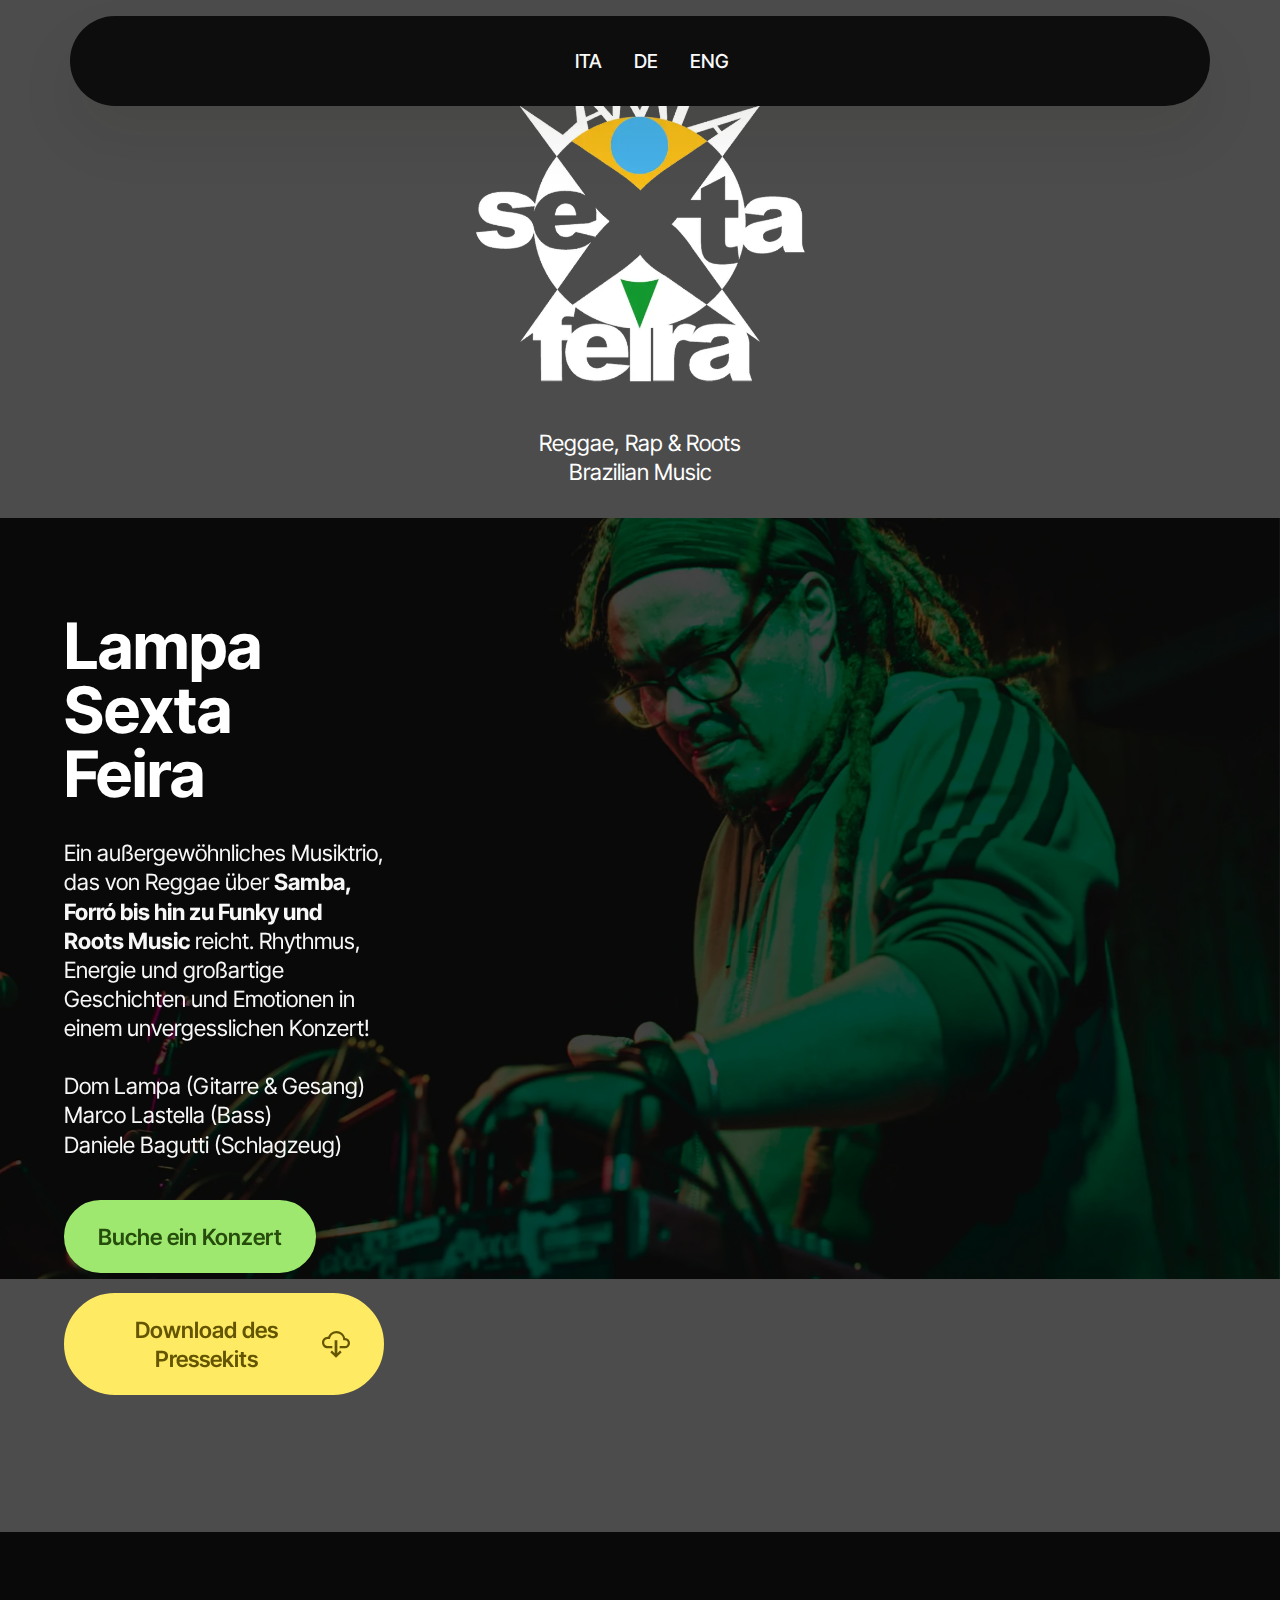
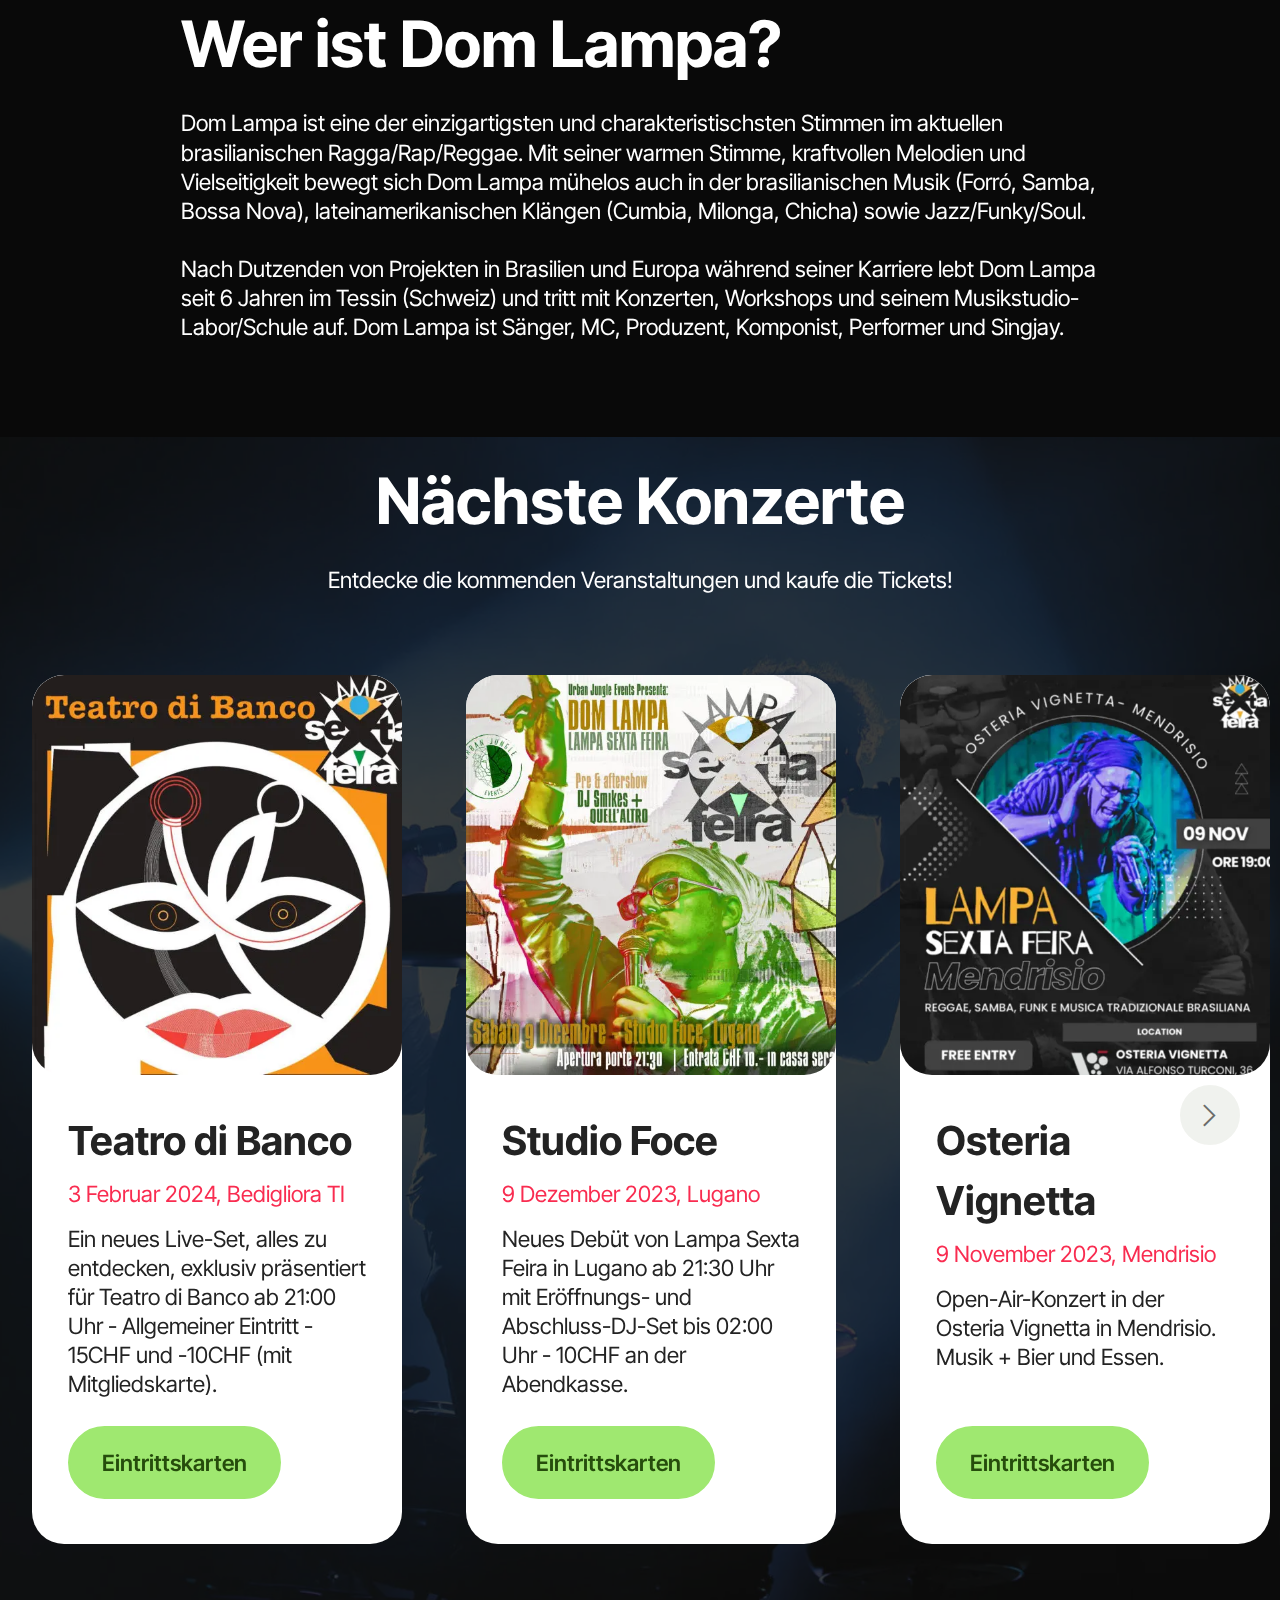
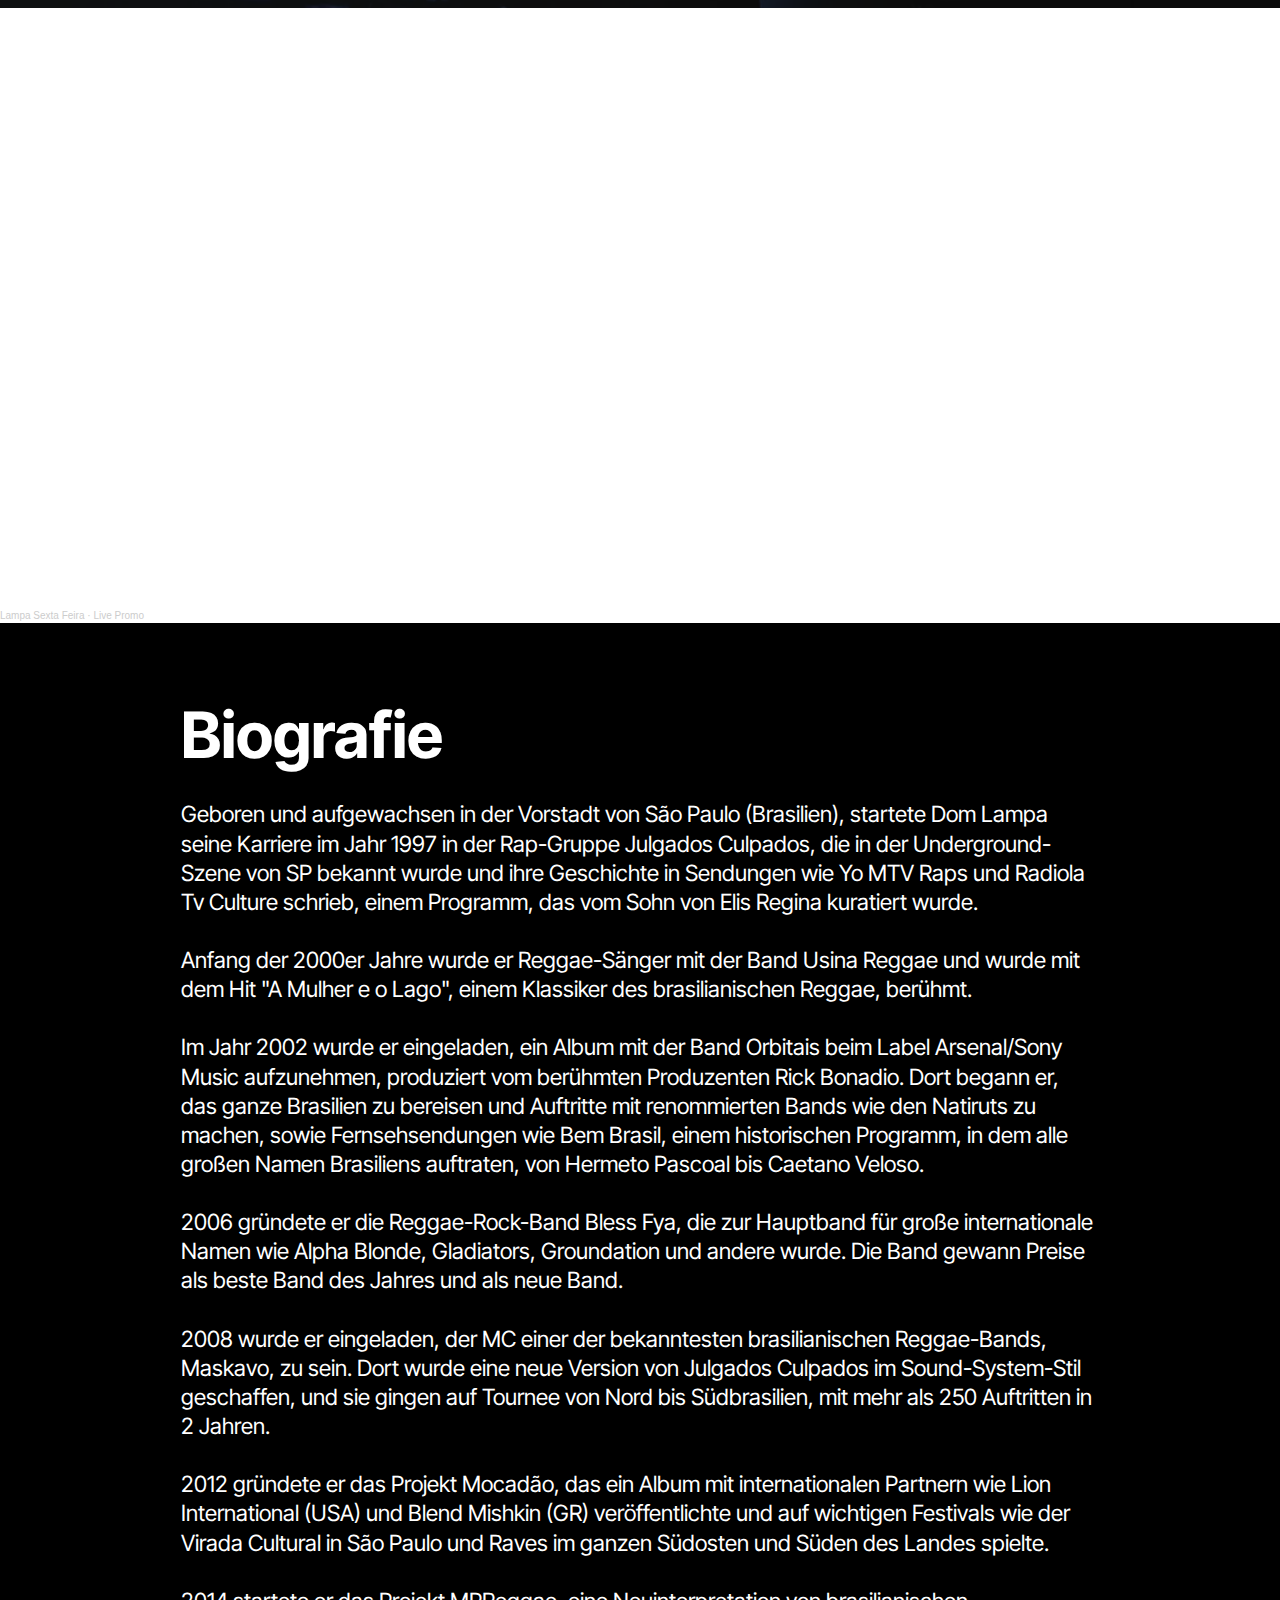
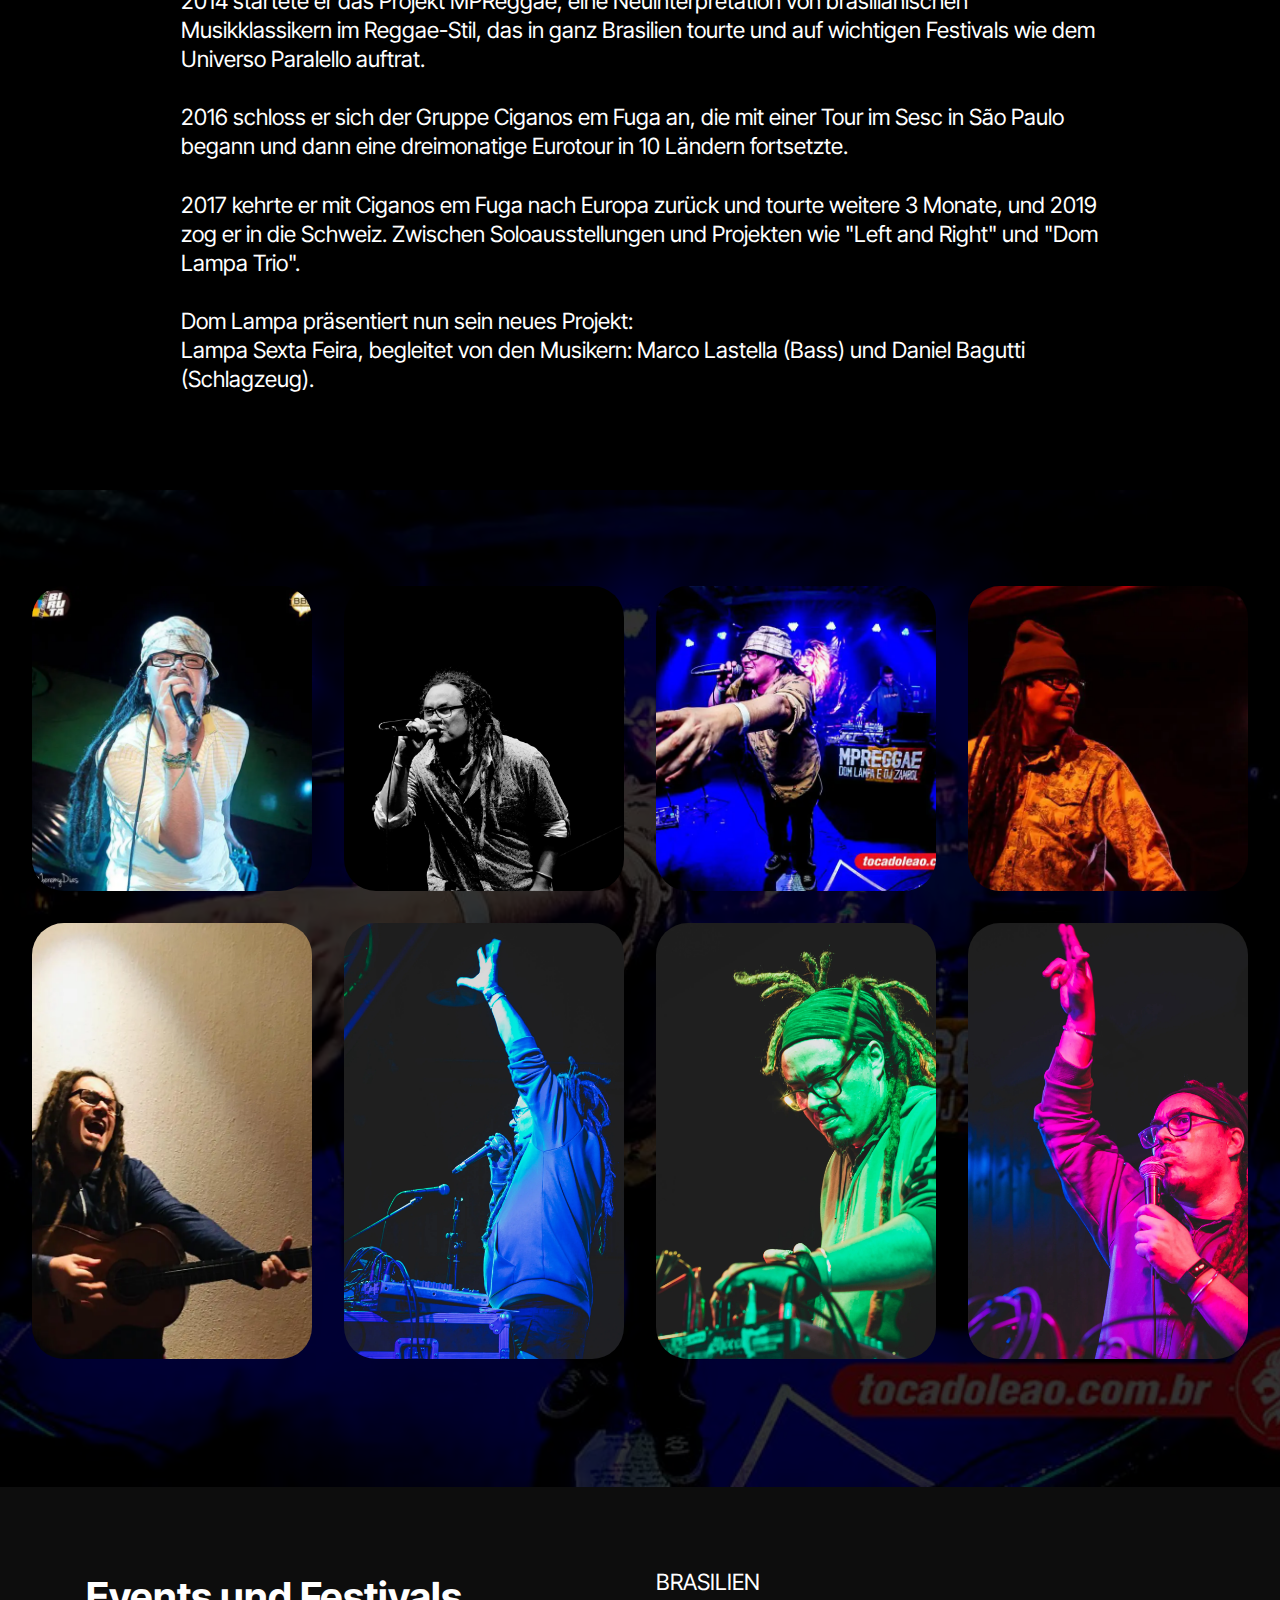
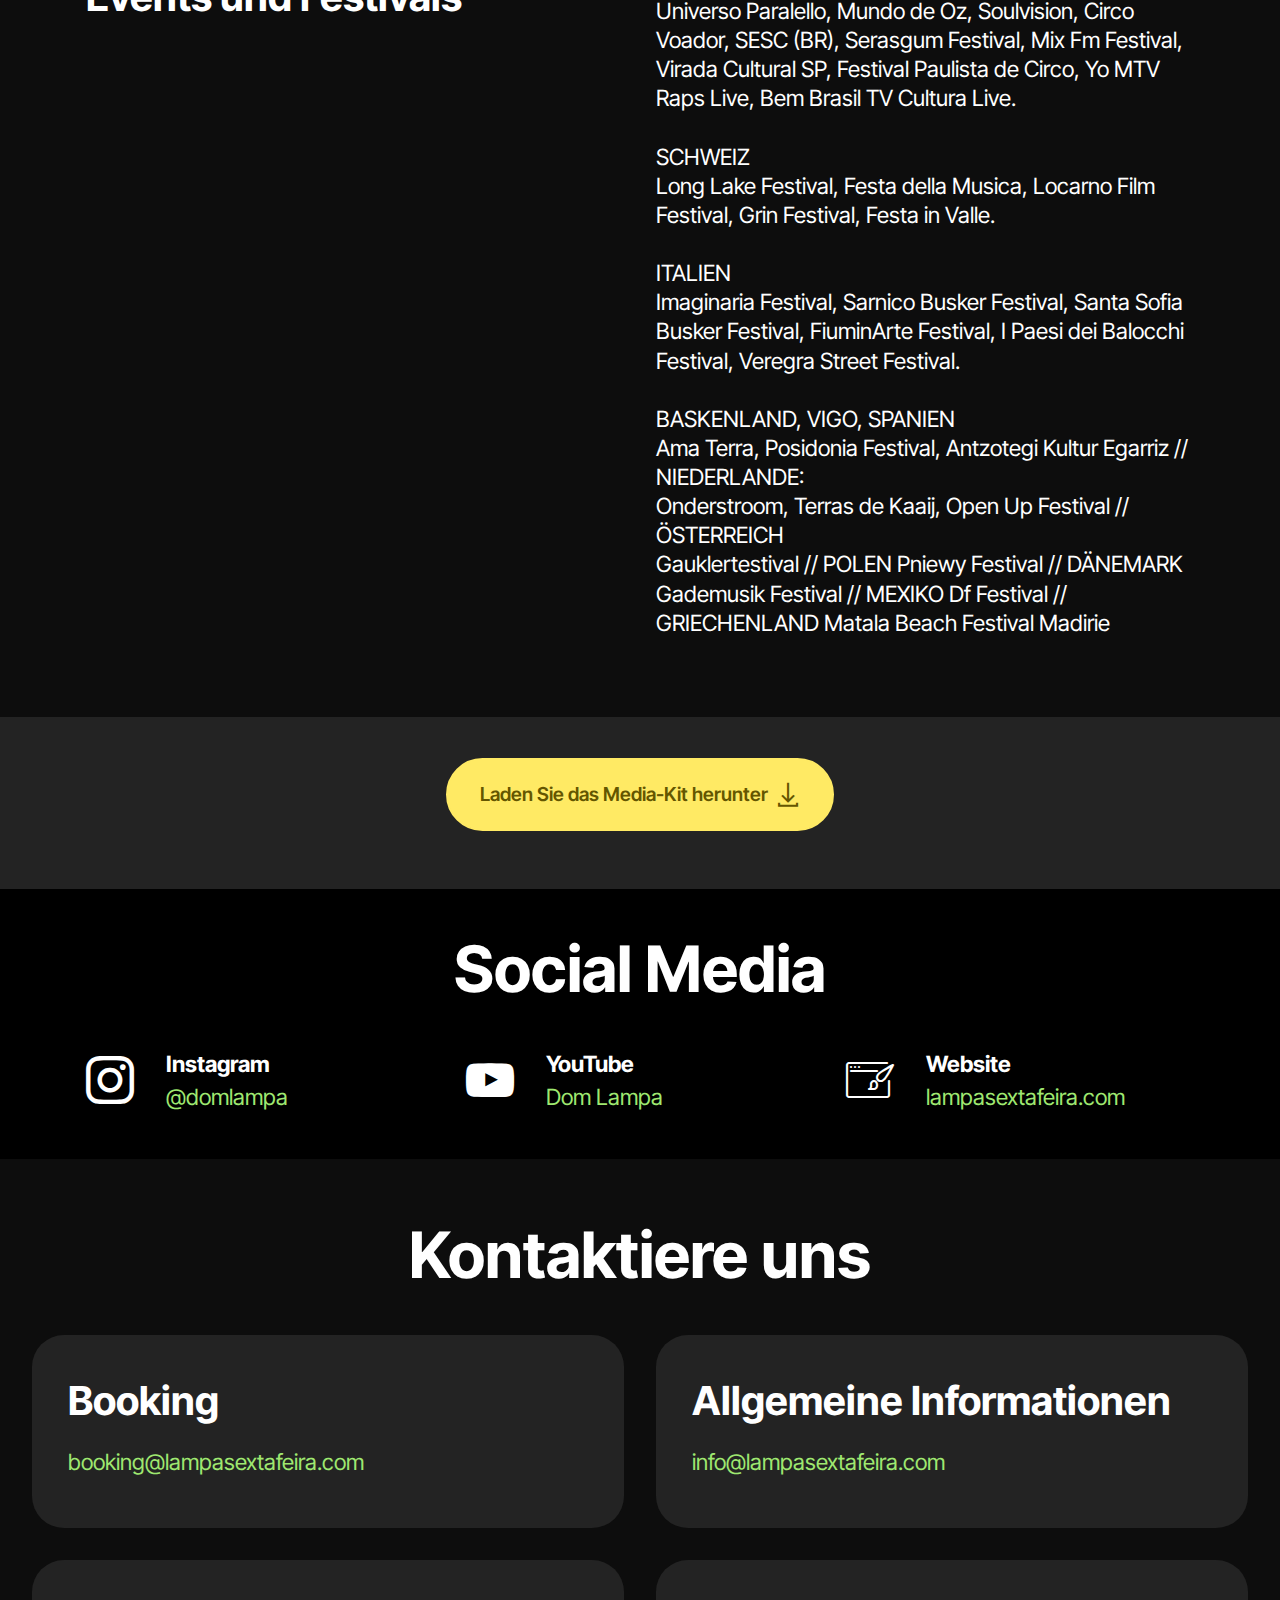
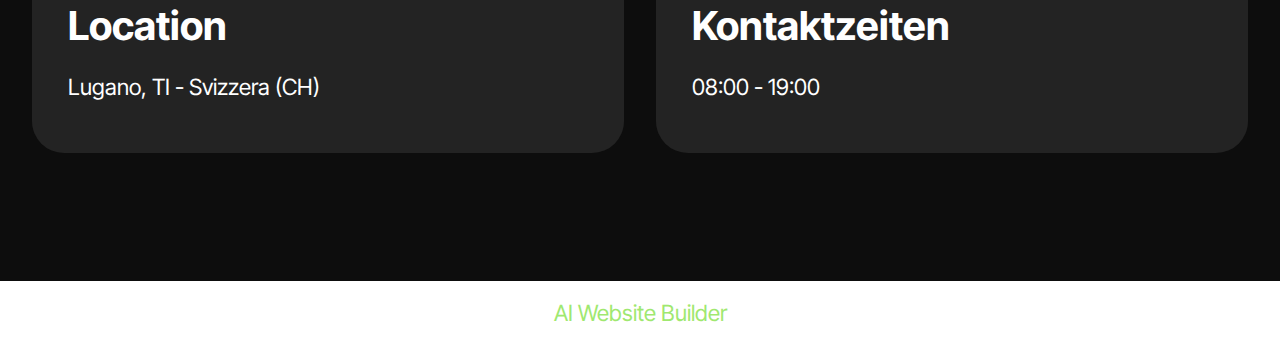
==== commit 5d0c1852: "create github pages" ====
--- a/de.html
+++ b/de.html
@@ -21,6 +21,7 @@
   <link rel="stylesheet" href="assets/bootstrap/css/bootstrap-grid.min.css">
   <link rel="stylesheet" href="assets/bootstrap/css/bootstrap-reboot.min.css">
   <link rel="stylesheet" href="assets/parallax/jarallax.css">
+  <link rel="stylesheet" href="assets/dropdown/css/style.css">
   <link rel="stylesheet" href="assets/socicon/css/styles.css">
   <link rel="stylesheet" href="assets/theme/css/style.css">
   <link rel="preload" href="https://fonts.googleapis.com/css?family=Inter+Tight:100,200,300,400,500,600,700,800,900,100i,200i,300i,400i,500i,600i,700i,800i,900i&display=swap" as="style" onload="this.onload=null;this.rel='stylesheet'">
@@ -33,7 +34,41 @@
 </head>
 <body>
   
-  <section data-bs-version="5.1" class="header12 cid-u1yVoE8i1l" data-bg-video="https://youtu.be/nmKxgOwhvFU?feature=shared&amp;t=30" id="header12-1f">
+  <section data-bs-version="5.1" class="menu menu2 cid-u1z3goGsI1" once="menu" id="menu02-21">
+	
+
+	<nav class="navbar navbar-dropdown navbar-expand-lg">
+		<div class="container">
+			<div class="navbar-brand">
+				
+				
+			</div>
+			<button class="navbar-toggler" type="button" data-toggle="collapse" data-bs-toggle="collapse" data-target="#navbarSupportedContent" data-bs-target="#navbarSupportedContent" aria-controls="navbarNavAltMarkup" aria-expanded="false" aria-label="Toggle navigation">
+				<div class="hamburger">
+					<span></span>
+					<span></span>
+					<span></span>
+					<span></span>
+				</div>
+			</button>
+			<div class="collapse navbar-collapse" id="navbarSupportedContent">
+				<ul class="navbar-nav nav-dropdown nav-right navbar-nav-top-padding" data-app-modern-menu="true"><li class="nav-item">
+						<a class="nav-link link text-white text-primary display-4" href="index.html" aria-expanded="false">ITA</a>
+					</li><li class="nav-item">
+						<a class="nav-link link text-white text-primary display-4" href="de.html">DE</a>
+					</li>
+					
+					<li class="nav-item">
+						<a class="nav-link link text-white text-primary display-4" href="en.html">ENG</a>
+					</li></ul>
+				
+				
+			</div>
+		</div>
+	</nav>
+</section>
+
+<section data-bs-version="5.1" class="header12 cid-u1yVoE8i1l" data-bg-video="https://youtu.be/nmKxgOwhvFU?feature=shared&amp;t=30" id="header12-1f">
   
 
   <div class="mbr-fallback-image disabled"></div>
@@ -191,7 +226,7 @@
 	</div>
 </section>
 
-<iframe width="100%" height="600" scrolling="no" frameborder="no" allow="autoplay" src="https://w.soundcloud.com/player/?url=https%3A//api.soundcloud.com/playlists/1705974576&amp;color=%23ff5500&amp;auto_play=false&amp;hide_related=false&amp;show_comments=true&amp;show_user=true&amp;show_reposts=false&amp;show_teaser=true&amp;visual=true" class="cid-u1yVoFE6Cw" id="soundcloud1-1j" data-rv-view="154"></iframe><div style="font-size: 10px; color: #cccccc;line-break: anywhere;word-break: normal;overflow: hidden;white-space: nowrap;text-overflow: ellipsis; font-family: Interstate,Lucida Grande,Lucida Sans Unicode,Lucida Sans,Garuda,Verdana,Tahoma,sans-serif;font-weight: 100;" class="cid-u1yVoFE6Cw" id="soundcloud1-1j" data-rv-view="154"><a href="https://soundcloud.com/lampasextafeira" title="Lampa Sexta Feira" target="_blank" style="color: #cccccc; text-decoration: none;">Lampa Sexta Feira</a> · <a href="https://soundcloud.com/lampasextafeira/sets/live-promo" title="Live Promo" target="_blank" style="color: #cccccc; text-decoration: none;">Live Promo</a></div>
+<iframe width="100%" height="600" scrolling="no" frameborder="no" allow="autoplay" src="https://w.soundcloud.com/player/?url=https%3A//api.soundcloud.com/playlists/1705974576&amp;color=%23ff5500&amp;auto_play=false&amp;hide_related=false&amp;show_comments=true&amp;show_user=true&amp;show_reposts=false&amp;show_teaser=true&amp;visual=true" class="cid-u1yVoFE6Cw" id="soundcloud1-1j" data-rv-view="242"></iframe><div style="font-size: 10px; color: #cccccc;line-break: anywhere;word-break: normal;overflow: hidden;white-space: nowrap;text-overflow: ellipsis; font-family: Interstate,Lucida Grande,Lucida Sans Unicode,Lucida Sans,Garuda,Verdana,Tahoma,sans-serif;font-weight: 100;" class="cid-u1yVoFE6Cw" id="soundcloud1-1j" data-rv-view="242"><a href="https://soundcloud.com/lampasextafeira" title="Lampa Sexta Feira" target="_blank" style="color: #cccccc; text-decoration: none;">Lampa Sexta Feira</a> · <a href="https://soundcloud.com/lampasextafeira/sets/live-promo" title="Live Promo" target="_blank" style="color: #cccccc; text-decoration: none;">Live Promo</a></div>
 
 <section data-bs-version="5.1" class="article12 cid-u1yVoFMn6L" id="article12-1k">    
     
@@ -230,77 +265,77 @@
             
             
             <div class="col-12 col-md-6 col-lg-3 item gallery-image active">
-                <div class="item-wrapper mb-3" data-toggle="modal" data-bs-toggle="modal" data-target="#u1yZMglu5f-modal" data-bs-target="#u1yZMglu5f-modal">
-                    <img class="w-100" src="assets/images/lampa-1-598x618.webp" alt="Mobirise Website Builder" data-slide-to="0" data-bs-slide-to="0" data-target="#lb-u1yZMglu5f" data-bs-target="#lb-u1yZMglu5f">
-                    <div class="icon-wrapper">
-                        <span class="mobi-mbri mobi-mbri-search mbr-iconfont mbr-iconfont-btn"></span>
-                    </div>
-                </div>
-                
-            </div><div class="col-12 col-md-6 col-lg-3 item gallery-image active">
-                <div class="item-wrapper mb-3" data-toggle="modal" data-bs-toggle="modal" data-target="#u1yZMglu5f-modal" data-bs-target="#u1yZMglu5f-modal">
-                    <img class="w-100" src="assets/images/lampa-3-6000x4000.webp" alt="Mobirise Website Builder" data-slide-to="1" data-bs-slide-to="1" data-target="#lb-u1yZMglu5f" data-bs-target="#lb-u1yZMglu5f">
-                    <div class="icon-wrapper">
-                        <span class="mobi-mbri mobi-mbri-search mbr-iconfont mbr-iconfont-btn"></span>
-                    </div>
-                </div>
-                
-            </div><div class="col-12 col-md-6 col-lg-3 item gallery-image active">
-                <div class="item-wrapper mb-3" data-toggle="modal" data-bs-toggle="modal" data-target="#u1yZMglu5f-modal" data-bs-target="#u1yZMglu5f-modal">
-                    <img class="w-100" src="assets/images/lampa-12-960x640.webp" alt="Mobirise Website Builder" data-slide-to="2" data-bs-slide-to="2" data-target="#lb-u1yZMglu5f" data-bs-target="#lb-u1yZMglu5f">
-                    <div class="icon-wrapper">
-                        <span class="mobi-mbri mobi-mbri-search mbr-iconfont mbr-iconfont-btn"></span>
-                    </div>
-                </div>
-                
-            </div><div class="col-12 col-md-6 col-lg-3 item gallery-image active">
-                <div class="item-wrapper mb-3" data-toggle="modal" data-bs-toggle="modal" data-target="#u1yZMglu5f-modal" data-bs-target="#u1yZMglu5f-modal">
-                    <img class="w-100" src="assets/images/lampa-12-960x639.webp" alt="Mobirise Website Builder" data-slide-to="3" data-bs-slide-to="3" data-target="#lb-u1yZMglu5f" data-bs-target="#lb-u1yZMglu5f">
-                    <div class="icon-wrapper">
-                        <span class="mobi-mbri mobi-mbri-search mbr-iconfont mbr-iconfont-btn"></span>
-                    </div>
-                </div>
-                
-            </div><div class="col-12 col-md-6 col-lg-3 item gallery-image active">
-                <div class="item-wrapper mb-3" data-toggle="modal" data-bs-toggle="modal" data-target="#u1yZMglu5f-modal" data-bs-target="#u1yZMglu5f-modal">
-                    <img class="w-100" src="assets/images/lampa-15-1024x959.webp" alt="Mobirise Website Builder" data-slide-to="4" data-bs-slide-to="4" data-target="#lb-u1yZMglu5f" data-bs-target="#lb-u1yZMglu5f">
-                    <div class="icon-wrapper">
-                        <span class="mobi-mbri mobi-mbri-search mbr-iconfont mbr-iconfont-btn"></span>
-                    </div>
-                </div>
-                
-            </div><div class="col-12 col-md-6 col-lg-3 item gallery-image active">
-                <div class="item-wrapper mb-3" data-toggle="modal" data-bs-toggle="modal" data-target="#u1yZMglu5f-modal" data-bs-target="#u1yZMglu5f-modal">
-                    <img class="w-100" src="assets/images/lampa-17-2136x3204.webp" alt="Mobirise Website Builder" data-slide-to="5" data-bs-slide-to="5" data-target="#lb-u1yZMglu5f" data-bs-target="#lb-u1yZMglu5f">
-                    <div class="icon-wrapper">
-                        <span class="mobi-mbri mobi-mbri-search mbr-iconfont mbr-iconfont-btn"></span>
-                    </div>
-                </div>
-                
-            </div><div class="col-12 col-md-6 col-lg-3 item gallery-image active">
-                <div class="item-wrapper mb-3" data-toggle="modal" data-bs-toggle="modal" data-target="#u1yZMglu5f-modal" data-bs-target="#u1yZMglu5f-modal">
-                    <img class="w-100" src="assets/images/lampa-19-5040x3360.webp" alt="Mobirise Website Builder" data-slide-to="6" data-bs-slide-to="6" data-target="#lb-u1yZMglu5f" data-bs-target="#lb-u1yZMglu5f">
-                    <div class="icon-wrapper">
-                        <span class="mobi-mbri mobi-mbri-search mbr-iconfont mbr-iconfont-btn"></span>
-                    </div>
-                </div>
-                
-            </div><div class="col-12 col-md-6 col-lg-3 item gallery-image active">
-                <div class="item-wrapper mb-3" data-toggle="modal" data-bs-toggle="modal" data-target="#u1yZMglu5f-modal" data-bs-target="#u1yZMglu5f-modal">
-                    <img class="w-100" src="assets/images/lampa-22-5040x3360.webp" alt="Mobirise Website Builder" data-slide-to="7" data-bs-slide-to="7" data-target="#lb-u1yZMglu5f" data-bs-target="#lb-u1yZMglu5f">
-                    <div class="icon-wrapper">
-                        <span class="mobi-mbri mobi-mbri-search mbr-iconfont mbr-iconfont-btn"></span>
-                    </div>
-                </div>
-                
-            </div>
-        </div>
-
-        <div class="modal mbr-slider" tabindex="-1" role="dialog" aria-hidden="true" id="u1yZMglu5f-modal">
+                <div class="item-wrapper mb-3" data-toggle="modal" data-bs-toggle="modal" data-target="#u1z4876KfL-modal" data-bs-target="#u1z4876KfL-modal">
+                    <img class="w-100" src="assets/images/lampa-1-598x618.webp" alt="Mobirise Website Builder" data-slide-to="0" data-bs-slide-to="0" data-target="#lb-u1z4876KfL" data-bs-target="#lb-u1z4876KfL">
+                    <div class="icon-wrapper">
+                        <span class="mobi-mbri mobi-mbri-search mbr-iconfont mbr-iconfont-btn"></span>
+                    </div>
+                </div>
+                
+            </div><div class="col-12 col-md-6 col-lg-3 item gallery-image active">
+                <div class="item-wrapper mb-3" data-toggle="modal" data-bs-toggle="modal" data-target="#u1z4876KfL-modal" data-bs-target="#u1z4876KfL-modal">
+                    <img class="w-100" src="assets/images/lampa-3-6000x4000.webp" alt="Mobirise Website Builder" data-slide-to="1" data-bs-slide-to="1" data-target="#lb-u1z4876KfL" data-bs-target="#lb-u1z4876KfL">
+                    <div class="icon-wrapper">
+                        <span class="mobi-mbri mobi-mbri-search mbr-iconfont mbr-iconfont-btn"></span>
+                    </div>
+                </div>
+                
+            </div><div class="col-12 col-md-6 col-lg-3 item gallery-image active">
+                <div class="item-wrapper mb-3" data-toggle="modal" data-bs-toggle="modal" data-target="#u1z4876KfL-modal" data-bs-target="#u1z4876KfL-modal">
+                    <img class="w-100" src="assets/images/lampa-12-960x640.webp" alt="Mobirise Website Builder" data-slide-to="2" data-bs-slide-to="2" data-target="#lb-u1z4876KfL" data-bs-target="#lb-u1z4876KfL">
+                    <div class="icon-wrapper">
+                        <span class="mobi-mbri mobi-mbri-search mbr-iconfont mbr-iconfont-btn"></span>
+                    </div>
+                </div>
+                
+            </div><div class="col-12 col-md-6 col-lg-3 item gallery-image active">
+                <div class="item-wrapper mb-3" data-toggle="modal" data-bs-toggle="modal" data-target="#u1z4876KfL-modal" data-bs-target="#u1z4876KfL-modal">
+                    <img class="w-100" src="assets/images/lampa-12-960x639.webp" alt="Mobirise Website Builder" data-slide-to="3" data-bs-slide-to="3" data-target="#lb-u1z4876KfL" data-bs-target="#lb-u1z4876KfL">
+                    <div class="icon-wrapper">
+                        <span class="mobi-mbri mobi-mbri-search mbr-iconfont mbr-iconfont-btn"></span>
+                    </div>
+                </div>
+                
+            </div><div class="col-12 col-md-6 col-lg-3 item gallery-image active">
+                <div class="item-wrapper mb-3" data-toggle="modal" data-bs-toggle="modal" data-target="#u1z4876KfL-modal" data-bs-target="#u1z4876KfL-modal">
+                    <img class="w-100" src="assets/images/lampa-15-1024x959.webp" alt="Mobirise Website Builder" data-slide-to="4" data-bs-slide-to="4" data-target="#lb-u1z4876KfL" data-bs-target="#lb-u1z4876KfL">
+                    <div class="icon-wrapper">
+                        <span class="mobi-mbri mobi-mbri-search mbr-iconfont mbr-iconfont-btn"></span>
+                    </div>
+                </div>
+                
+            </div><div class="col-12 col-md-6 col-lg-3 item gallery-image active">
+                <div class="item-wrapper mb-3" data-toggle="modal" data-bs-toggle="modal" data-target="#u1z4876KfL-modal" data-bs-target="#u1z4876KfL-modal">
+                    <img class="w-100" src="assets/images/lampa-17-2136x3204.webp" alt="Mobirise Website Builder" data-slide-to="5" data-bs-slide-to="5" data-target="#lb-u1z4876KfL" data-bs-target="#lb-u1z4876KfL">
+                    <div class="icon-wrapper">
+                        <span class="mobi-mbri mobi-mbri-search mbr-iconfont mbr-iconfont-btn"></span>
+                    </div>
+                </div>
+                
+            </div><div class="col-12 col-md-6 col-lg-3 item gallery-image active">
+                <div class="item-wrapper mb-3" data-toggle="modal" data-bs-toggle="modal" data-target="#u1z4876KfL-modal" data-bs-target="#u1z4876KfL-modal">
+                    <img class="w-100" src="assets/images/lampa-19-5040x3360.webp" alt="Mobirise Website Builder" data-slide-to="6" data-bs-slide-to="6" data-target="#lb-u1z4876KfL" data-bs-target="#lb-u1z4876KfL">
+                    <div class="icon-wrapper">
+                        <span class="mobi-mbri mobi-mbri-search mbr-iconfont mbr-iconfont-btn"></span>
+                    </div>
+                </div>
+                
+            </div><div class="col-12 col-md-6 col-lg-3 item gallery-image active">
+                <div class="item-wrapper mb-3" data-toggle="modal" data-bs-toggle="modal" data-target="#u1z4876KfL-modal" data-bs-target="#u1z4876KfL-modal">
+                    <img class="w-100" src="assets/images/lampa-22-5040x3360.webp" alt="Mobirise Website Builder" data-slide-to="7" data-bs-slide-to="7" data-target="#lb-u1z4876KfL" data-bs-target="#lb-u1z4876KfL">
+                    <div class="icon-wrapper">
+                        <span class="mobi-mbri mobi-mbri-search mbr-iconfont mbr-iconfont-btn"></span>
+                    </div>
+                </div>
+                
+            </div>
+        </div>
+
+        <div class="modal mbr-slider" tabindex="-1" role="dialog" aria-hidden="true" id="u1z4876KfL-modal">
             <div class="modal-dialog" role="document">
                 <div class="modal-content">
                     <div class="modal-body">
-                        <div class="carousel slide" data-pause="false" data-bs-pause="false" id="lb-u1yZMglu5f" data-interval="5000" data-bs-interval="5000">
+                        <div class="carousel slide" data-pause="false" data-bs-pause="false" id="lb-u1z4876KfL" data-interval="5000" data-bs-interval="5000">
                             <div class="carousel-inner">
                                 
                                 
@@ -328,7 +363,7 @@
                                 </div>
                             </div>
                             <ol class="carousel-indicators">
-                                <li data-slide-to="0" data-bs-slide-to="0" class="active" data-target="#lb-u1yZMglu5f" data-bs-target="#lb-u1yZMglu5f"></li><li data-slide-to="1" data-bs-slide-to="1" class="" data-target="#lb-u1yZMglu5f" data-bs-target="#lb-u1yZMglu5f"></li><li data-slide-to="2" data-bs-slide-to="2" class="" data-target="#lb-u1yZMglu5f" data-bs-target="#lb-u1yZMglu5f"></li><li data-slide-to="3" data-bs-slide-to="3" class="" data-target="#lb-u1yZMglu5f" data-bs-target="#lb-u1yZMglu5f"></li><li data-slide-to="4" data-bs-slide-to="4" class="" data-target="#lb-u1yZMglu5f" data-bs-target="#lb-u1yZMglu5f"></li><li data-slide-to="5" data-bs-slide-to="5" class="" data-target="#lb-u1yZMglu5f" data-bs-target="#lb-u1yZMglu5f"></li><li data-slide-to="6" data-bs-slide-to="6" class="" data-target="#lb-u1yZMglu5f" data-bs-target="#lb-u1yZMglu5f"></li><li data-slide-to="7" data-bs-slide-to="7" class="" data-target="#lb-u1yZMglu5f" data-bs-target="#lb-u1yZMglu5f"></li>
+                                <li data-slide-to="0" data-bs-slide-to="0" class="active" data-target="#lb-u1z4876KfL" data-bs-target="#lb-u1z4876KfL"></li><li data-slide-to="1" data-bs-slide-to="1" class="" data-target="#lb-u1z4876KfL" data-bs-target="#lb-u1z4876KfL"></li><li data-slide-to="2" data-bs-slide-to="2" class="" data-target="#lb-u1z4876KfL" data-bs-target="#lb-u1z4876KfL"></li><li data-slide-to="3" data-bs-slide-to="3" class="" data-target="#lb-u1z4876KfL" data-bs-target="#lb-u1z4876KfL"></li><li data-slide-to="4" data-bs-slide-to="4" class="" data-target="#lb-u1z4876KfL" data-bs-target="#lb-u1z4876KfL"></li><li data-slide-to="5" data-bs-slide-to="5" class="" data-target="#lb-u1z4876KfL" data-bs-target="#lb-u1z4876KfL"></li><li data-slide-to="6" data-bs-slide-to="6" class="" data-target="#lb-u1z4876KfL" data-bs-target="#lb-u1z4876KfL"></li><li data-slide-to="7" data-bs-slide-to="7" class="" data-target="#lb-u1z4876KfL" data-bs-target="#lb-u1z4876KfL"></li>
                                 
                                 
                                 
@@ -339,11 +374,11 @@
                             </ol>
                             <a role="button" href="" class="close" data-dismiss="modal" data-bs-dismiss="modal" aria-label="Close">
                             </a>
-                            <a class="carousel-control-prev carousel-control" role="button" data-slide="prev" data-bs-slide="prev" href="#lb-u1yZMglu5f">
+                            <a class="carousel-control-prev carousel-control" role="button" data-slide="prev" data-bs-slide="prev" href="#lb-u1z4876KfL">
                                 <span class="mobi-mbri mobi-mbri-arrow-prev" aria-hidden="true"></span>
                                 <span class="sr-only visually-hidden">Previous</span>
                             </a>
-                            <a class="carousel-control-next carousel-control" role="button" data-slide="next" data-bs-slide="next" href="#lb-u1yZMglu5f">
+                            <a class="carousel-control-next carousel-control" role="button" data-slide="next" data-bs-slide="next" href="#lb-u1z4876KfL">
                                 <span class="mobi-mbri mobi-mbri-arrow-next" aria-hidden="true"></span>
                                 <span class="sr-only visually-hidden">Next</span>
                             </a>
@@ -492,7 +527,7 @@
             </div>
         </div>
     </div>
-</section><section class="display-7" style="padding: 0;align-items: center;justify-content: center;flex-wrap: wrap;    align-content: center;display: flex;position: relative;height: 4rem;"><a href="https://mobiri.se/175014" style="flex: 1 1;height: 4rem;position: absolute;width: 100%;z-index: 1;"><img alt="" style="height: 4rem;" src="[data-uri]"></a><p style="margin: 0;text-align: center;" class="display-7">&#8204;</p><a style="z-index:1" href="https://mobirise.com/builder/easiest-website-builder.html">Easiest Website Builder</a></section><script src="assets/bootstrap/js/bootstrap.bundle.min.js"></script>  <script src="assets/parallax/jarallax.js"></script>  <script src="assets/smoothscroll/smooth-scroll.js"></script>  <script src="assets/ytplayer/index.js"></script>  <script src="assets/vimeoplayer/player.js"></script>  <script src="assets/embla/embla.min.js"></script>  <script src="assets/embla/script.js"></script>  <script src="assets/theme/js/script.js"></script>  
+</section><section class="display-7" style="padding: 0;align-items: center;justify-content: center;flex-wrap: wrap;    align-content: center;display: flex;position: relative;height: 4rem;"><a href="https://mobiri.se/175014" style="flex: 1 1;height: 4rem;position: absolute;width: 100%;z-index: 1;"><img alt="" style="height: 4rem;" src="[data-uri]"></a><p style="margin: 0;text-align: center;" class="display-7">&#8204;</p><a style="z-index:1" href="https://mobirise.com/builder/ai-website-builder.html">AI Website Builder</a></section><script src="assets/bootstrap/js/bootstrap.bundle.min.js"></script>  <script src="assets/parallax/jarallax.js"></script>  <script src="assets/smoothscroll/smooth-scroll.js"></script>  <script src="assets/ytplayer/index.js"></script>  <script src="assets/vimeoplayer/player.js"></script>  <script src="assets/embla/embla.min.js"></script>  <script src="assets/embla/script.js"></script>  <script src="assets/dropdown/js/navbar-dropdown.js"></script>  <script src="assets/theme/js/script.js"></script>  
   
   
 </body>
--- a/assets/dropdown/css/style.css
+++ b/assets/dropdown/css/style.css
@@ -0,0 +1,265 @@
+.navbar-dropdown {
+  left: 0;
+  padding: 0;
+  position: absolute;
+  right: 0;
+  top: 0;
+  transition: all 0.45s ease;
+  z-index: 1030;
+  background: #282828; }
+  .navbar-dropdown .navbar-logo {
+    margin-right: 0.8rem;
+    transition: margin 0.3s ease-in-out;
+    vertical-align: middle; }
+    .navbar-dropdown .navbar-logo img {
+      height: 3.125rem;
+      transition: all 0.3s ease-in-out; }
+    .navbar-dropdown .navbar-logo.mbr-iconfont {
+      font-size: 3.125rem;
+      line-height: 3.125rem; }
+  .navbar-dropdown .navbar-caption {
+    font-weight: 700;
+    white-space: normal;
+    vertical-align: -4px;
+    line-height: 3.125rem !important; }
+    .navbar-dropdown .navbar-caption, .navbar-dropdown .navbar-caption:hover {
+      color: inherit;
+      text-decoration: none; }
+  .navbar-dropdown .mbr-iconfont + .navbar-caption {
+    vertical-align: -1px; }
+  .navbar-dropdown.navbar-fixed-top {
+    position: fixed; }
+  .navbar-dropdown .navbar-brand span {
+    vertical-align: -4px; }
+  .navbar-dropdown.bg-color.transparent {
+    background: none; }
+  .navbar-dropdown.navbar-short .navbar-brand {
+    padding: 0.625rem 0; }
+    .navbar-dropdown.navbar-short .navbar-brand span {
+      vertical-align: -1px; }
+  .navbar-dropdown.navbar-short .navbar-caption {
+    line-height: 2.375rem !important;
+    vertical-align: -2px; }
+  .navbar-dropdown.navbar-short .navbar-logo {
+    margin-right: 0.5rem; }
+    .navbar-dropdown.navbar-short .navbar-logo img {
+      height: 2.375rem; }
+    .navbar-dropdown.navbar-short .navbar-logo.mbr-iconfont {
+      font-size: 2.375rem;
+      line-height: 2.375rem; }
+  .navbar-dropdown.navbar-short .mbr-table-cell {
+    height: 3.625rem; }
+  .navbar-dropdown .navbar-close {
+    left: 0.6875rem;
+    position: fixed;
+    top: 0.75rem;
+    z-index: 1000; }
+  .navbar-dropdown .hamburger-icon {
+    content: "";
+    display: inline-block;
+    vertical-align: middle;
+    width: 16px;
+    -webkit-box-shadow: 0 -6px 0 1px #282828,0 0 0 1px #282828,0 6px 0 1px #282828;
+    -moz-box-shadow: 0 -6px 0 1px #282828,0 0 0 1px #282828,0 6px 0 1px #282828;
+    box-shadow: 0 -6px 0 1px #282828,0 0 0 1px #282828,0 6px 0 1px #282828; }
+
+.dropdown-menu .dropdown-toggle[data-toggle="dropdown-submenu"]::after {
+  border-bottom: 0.35em solid transparent;
+  border-left: 0.35em solid;
+  border-right: 0;
+  border-top: 0.35em solid transparent;
+  margin-left: 0.3rem; }
+
+.dropdown-menu .dropdown-item:focus {
+  outline: 0; }
+
+.nav-dropdown {
+  font-size: 0.75rem;
+  font-weight: 500;
+  height: auto !important; }
+  .nav-dropdown .nav-btn {
+    padding-left: 1rem; }
+  .nav-dropdown .link {
+    margin: .667em 1.667em;
+    font-weight: 500;
+    padding: 0;
+    transition: color .2s ease-in-out; }
+    .nav-dropdown .link.dropdown-toggle {
+      margin-right: 2.583em; }
+      .nav-dropdown .link.dropdown-toggle::after {
+        margin-left: .25rem;
+        border-top: 0.35em solid;
+        border-right: 0.35em solid transparent;
+        border-left: 0.35em solid transparent;
+        border-bottom: 0; }
+      .nav-dropdown .link.dropdown-toggle[aria-expanded="true"] {
+        margin: 0;
+        padding: 0.667em 3.263em  0.667em 1.667em; }
+  .nav-dropdown .link::after,
+  .nav-dropdown .dropdown-item::after {
+    color: inherit; }
+  .nav-dropdown .btn {
+    font-size: 0.75rem;
+    font-weight: 700;
+    letter-spacing: 0;
+    margin-bottom: 0;
+    padding-left: 1.25rem;
+    padding-right: 1.25rem; }
+  .nav-dropdown .dropdown-menu {
+    border-radius: 0;
+    border: 0;
+    left: 0;
+    margin: 0;
+    padding-bottom: 1.25rem;
+    padding-top: 1.25rem;
+    position: relative; }
+  .nav-dropdown .dropdown-submenu {
+    margin-left: 0.125rem;
+    top: 0; }
+  .nav-dropdown .dropdown-item {
+    font-weight: 500;
+    line-height: 2;
+    padding: 0.3846em 4.615em 0.3846em 1.5385em;
+    position: relative;
+    transition: color .2s ease-in-out, background-color .2s ease-in-out; }
+    .nav-dropdown .dropdown-item::after {
+      margin-top: -0.3077em;
+      position: absolute;
+      right: 1.1538em;
+      top: 50%; }
+    .nav-dropdown .dropdown-item:focus, .nav-dropdown .dropdown-item:hover {
+      background: none; }
+
+@media (max-width: 767px) {
+  .nav-dropdown.navbar-toggleable-sm {
+    bottom: 0;
+    display: none;
+    left: 0;
+    overflow-x: hidden;
+    position: fixed;
+    top: 0;
+    transform: translateX(-100%);
+    -ms-transform: translateX(-100%);
+    -webkit-transform: translateX(-100%);
+    width: 18.75rem;
+    z-index: 999; } }
+.nav-dropdown.navbar-toggleable-xl {
+  bottom: 0;
+  display: none;
+  left: 0;
+  overflow-x: hidden;
+  position: fixed;
+  top: 0;
+  transform: translateX(-100%);
+  -ms-transform: translateX(-100%);
+  -webkit-transform: translateX(-100%);
+  width: 18.75rem;
+  z-index: 999; }
+
+.nav-dropdown-sm {
+  display: block !important;
+  overflow-x: hidden;
+  overflow: auto;
+  padding-top: 3.875rem; }
+  .nav-dropdown-sm::after {
+    content: "";
+    display: block;
+    height: 3rem;
+    width: 100%; }
+  .nav-dropdown-sm.collapse.in ~ .navbar-close {
+    display: block !important; }
+  .nav-dropdown-sm.collapsing, .nav-dropdown-sm.collapse.in {
+    transform: translateX(0);
+    -ms-transform: translateX(0);
+    -webkit-transform: translateX(0);
+    transition: all 0.25s ease-out;
+    -webkit-transition: all 0.25s ease-out;
+    background: #282828; }
+  .nav-dropdown-sm.collapsing[aria-expanded="false"] {
+    transform: translateX(-100%);
+    -ms-transform: translateX(-100%);
+    -webkit-transform: translateX(-100%); }
+  .nav-dropdown-sm .nav-item {
+    display: block;
+    margin-left: 0 !important;
+    padding-left: 0; }
+  .nav-dropdown-sm .link,
+  .nav-dropdown-sm .dropdown-item {
+    border-top: 1px dotted rgba(255, 255, 255, 0.1);
+    font-size: 0.8125rem;
+    line-height: 1.6;
+    margin: 0 !important;
+    padding: 0.875rem 2.4rem 0.875rem 1.5625rem !important;
+    position: relative;
+    white-space: normal; }
+    .nav-dropdown-sm .link:focus, .nav-dropdown-sm .link:hover,
+    .nav-dropdown-sm .dropdown-item:focus,
+    .nav-dropdown-sm .dropdown-item:hover {
+      background: rgba(0, 0, 0, 0.2) !important;
+      color: #c0a375; }
+  .nav-dropdown-sm .nav-btn {
+    position: relative;
+    padding: 1.5625rem 1.5625rem 0 1.5625rem; }
+    .nav-dropdown-sm .nav-btn::before {
+      border-top: 1px dotted rgba(255, 255, 255, 0.1);
+      content: "";
+      left: 0;
+      position: absolute;
+      top: 0;
+      width: 100%; }
+    .nav-dropdown-sm .nav-btn + .nav-btn {
+      padding-top: 0.625rem; }
+      .nav-dropdown-sm .nav-btn + .nav-btn::before {
+        display: none; }
+  .nav-dropdown-sm .btn {
+    padding: 0.625rem 0; }
+  .nav-dropdown-sm .dropdown-toggle[data-toggle="dropdown-submenu"]::after {
+    margin-left: .25rem;
+    border-top: 0.35em solid;
+    border-right: 0.35em solid transparent;
+    border-left: 0.35em solid transparent;
+    border-bottom: 0; }
+  .nav-dropdown-sm .dropdown-toggle[data-toggle="dropdown-submenu"][aria-expanded="true"]::after {
+    border-top: 0;
+    border-right: 0.35em solid transparent;
+    border-left: 0.35em solid transparent;
+    border-bottom: 0.35em solid; }
+  .nav-dropdown-sm .dropdown-menu {
+    margin: 0;
+    padding: 0;
+    position: relative;
+    top: 0;
+    left: 0;
+    width: 100%;
+    border: 0;
+    float: none;
+    border-radius: 0;
+    background: none; }
+  .nav-dropdown-sm .dropdown-submenu {
+    left: 100%;
+    margin-left: 0.125rem;
+    margin-top: -1.25rem;
+    top: 0; }
+
+.navbar-toggleable-sm .nav-dropdown .dropdown-menu {
+  position: absolute; }
+
+.navbar-toggleable-sm .nav-dropdown .dropdown-submenu {
+  left: 100%;
+  margin-left: 0.125rem;
+  margin-top: -1.25rem;
+  top: 0; }
+
+.navbar-toggleable-sm.opened .nav-dropdown .dropdown-menu {
+  position: relative; }
+
+.navbar-toggleable-sm.opened .nav-dropdown .dropdown-submenu {
+  left: 0;
+  margin-left: 00rem;
+  margin-top: 0rem;
+  top: 0; }
+
+.is-builder .nav-dropdown.collapsing {
+  transition: none !important; }
+
+
--- a/assets/mobirise/css/mbr-additional.css
+++ b/assets/mobirise/css/mbr-additional.css
@@ -1390,6 +1390,570 @@
 .cid-tSHJTFJaHj P {
   color: #ffffff;
 }
+.cid-u1z3goGsI1 {
+  z-index: 1000;
+  width: 100%;
+  position: relative;
+}
+.cid-u1z3goGsI1 .dropdown-item:before {
+  font-family: Moririse2 !important;
+  content: "\e966";
+  display: inline-block;
+  width: 0;
+  position: absolute;
+  left: 1rem;
+  top: 0.5rem;
+  margin-right: 0.5rem;
+  line-height: 1;
+  font-size: inherit;
+  vertical-align: middle;
+  text-align: center;
+  overflow: hidden;
+  transform: scale(0, 1);
+  transition: all 0.25s ease-in-out;
+}
+@media (max-width: 767px) {
+  .cid-u1z3goGsI1 .navbar-toggler {
+    transform: scale(0.8);
+  }
+}
+.cid-u1z3goGsI1 .navbar-brand {
+  flex-shrink: 0;
+  align-items: center;
+  margin-right: 0;
+  padding: 10px 0;
+  transition: all 0.3s;
+  word-break: break-word;
+  z-index: 1;
+}
+.cid-u1z3goGsI1 .navbar-brand img {
+  max-width: 100%;
+  max-height: 100%;
+  border-radius: 0px !important;
+}
+.cid-u1z3goGsI1 .navbar-brand .navbar-caption {
+  line-height: inherit !important;
+}
+.cid-u1z3goGsI1 .navbar-brand .navbar-logo a {
+  outline: none;
+}
+.cid-u1z3goGsI1 .navbar-nav {
+  margin: auto;
+  margin-left: 0;
+  margin-left: auto;
+}
+.cid-u1z3goGsI1 .navbar-nav .nav-item {
+  padding: 0 !important;
+  transition: .3s all !important;
+}
+.cid-u1z3goGsI1 .navbar-nav .nav-item .nav-link {
+  padding: 16px !important;
+  margin: 0 !important;
+  border-radius: 1rem !important;
+  transition: .3s all !important;
+}
+.cid-u1z3goGsI1 .navbar-nav .nav-item .nav-link:hover {
+  background-color: rgba(27, 31, 10, 0.06);
+}
+.cid-u1z3goGsI1 .navbar-nav .open .nav-link::after {
+  transform: rotate(180deg);
+}
+@media (min-width: 992px) {
+  .cid-u1z3goGsI1 .navbar-nav .open .nav-link::before {
+    content: "";
+    width: 100%;
+    height: 20px;
+    top: 100%;
+    background: transparent;
+    position: absolute;
+  }
+}
+.cid-u1z3goGsI1 .navbar-nav .dropdown-item {
+  padding: 12px !important;
+  border-radius: 0.5rem !important;
+  margin: 0 8px !important;
+  transition: .3s all !important;
+}
+.cid-u1z3goGsI1 .navbar-nav .dropdown-item:hover {
+  background-color: rgba(27, 31, 10, 0.06);
+}
+@media (min-width: 992px) {
+  .cid-u1z3goGsI1 .navbar-nav {
+    padding-left: 1.5rem;
+  }
+}
+@media (min-width: 992px) {
+  .cid-u1z3goGsI1 .navbar-nav {
+    padding-left: 1.5rem;
+  }
+}
+.cid-u1z3goGsI1 .nav-link {
+  width: fit-content;
+  position: relative;
+}
+.cid-u1z3goGsI1 .navbar-logo {
+  padding-left: 2rem;
+  margin: 0 !important;
+}
+@media (max-width: 767px) {
+  .cid-u1z3goGsI1 .navbar-logo {
+    padding-left: 1rem;
+  }
+}
+.cid-u1z3goGsI1 .navbar-caption {
+  padding-left: 1rem;
+  padding-right: .5rem;
+}
+@media (min-width: 767px) {
+  .cid-u1z3goGsI1 .navbar-caption {
+    padding-left: 2rem;
+  }
+}
+@media (max-width: 767px) {
+  .cid-u1z3goGsI1 .nav-dropdown {
+    padding-bottom: 0.5rem;
+  }
+}
+.cid-u1z3goGsI1 .nav-dropdown .link.dropdown-toggle::after {
+  margin-left: 0.5rem;
+  margin-top: 0.2rem;
+  transition: .3s all;
+}
+.cid-u1z3goGsI1 .container {
+  display: flex;
+  height: 90px;
+  padding: 0.5rem 0.6rem;
+  flex-wrap: nowrap;
+  background: #0d0d0d !important;
+  left: 0;
+  right: 0;
+  -webkit-box-pack: justify;
+  -ms-flex-pack: justify;
+  justify-content: flex-end;
+  -webkit-box-align: center;
+  -webkit-align-items: center;
+  -ms-flex-align: center;
+  align-items: center;
+  border-radius: 100vw;
+  margin-top: 1rem;
+  background-color: #0d0d0d;
+  box-shadow: 0 30px 60px 0 rgba(27, 31, 10, 0.08);
+}
+@media (max-width: 992px) {
+  .cid-u1z3goGsI1 .container {
+    padding-right: 2rem;
+  }
+}
+@media (max-width: 767px) {
+  .cid-u1z3goGsI1 .container {
+    width: 95%;
+    height: 56px !important;
+    padding-right: 1rem;
+    margin-top: 0rem;
+  }
+}
+.cid-u1z3goGsI1 .iconfont-wrapper {
+  color: #000000 !important;
+  font-size: 1.5rem;
+  padding-right: 0.5rem;
+}
+.cid-u1z3goGsI1 .dropdown-menu {
+  flex-wrap: wrap;
+  flex-direction: column;
+  max-width: 100%;
+  padding: 12px 4px !important;
+  border-radius: 1.5rem;
+  transition: .3s all !important;
+  min-width: auto;
+  background: #0d0d0d;
+  background: #0d0d0d !important;
+}
+.cid-u1z3goGsI1 .nav-item:focus,
+.cid-u1z3goGsI1 .nav-link:focus {
+  outline: none;
+}
+.cid-u1z3goGsI1 .dropdown .dropdown-menu .dropdown-item {
+  width: auto;
+  transition: all 0.25s ease-in-out;
+}
+.cid-u1z3goGsI1 .dropdown .dropdown-menu .dropdown-item::after {
+  right: 0.5rem;
+}
+.cid-u1z3goGsI1 .dropdown .dropdown-menu .dropdown-item .mbr-iconfont {
+  margin-right: 0.5rem;
+  vertical-align: sub;
+}
+.cid-u1z3goGsI1 .dropdown .dropdown-menu .dropdown-item .mbr-iconfont:before {
+  display: inline-block;
+  transform: scale(1, 1);
+  transition: all 0.25s ease-in-out;
+}
+.cid-u1z3goGsI1 .collapsed .dropdown-menu .dropdown-item:before {
+  display: none;
+}
+.cid-u1z3goGsI1 .collapsed .dropdown .dropdown-menu .dropdown-item {
+  padding: 0.235em 1.5em 0.235em 1.5em !important;
+  transition: none;
+  margin: 0 !important;
+}
+.cid-u1z3goGsI1 .navbar {
+  min-height: 90px;
+  transition: all 0.3s;
+  border-bottom: 1px solid transparent;
+  background: transparent !important;
+  padding: 0 !important;
+  border: none !important;
+  box-shadow: none !important;
+  border-radius: 0 !important;
+}
+.cid-u1z3goGsI1 .navbar.opened {
+  transition: all 0.3s;
+}
+.cid-u1z3goGsI1 .navbar .dropdown-item {
+  padding: 0.5rem 1.8rem;
+}
+.cid-u1z3goGsI1 .navbar .navbar-logo img {
+  width: auto;
+}
+.cid-u1z3goGsI1 .navbar .navbar-collapse {
+  z-index: 1;
+  justify-content: flex-end;
+}
+.cid-u1z3goGsI1 .navbar.collapsed {
+  justify-content: center;
+}
+.cid-u1z3goGsI1 .navbar.collapsed .nav-item .nav-link::before {
+  display: none;
+}
+.cid-u1z3goGsI1 .navbar.collapsed.opened .dropdown-menu {
+  top: 0;
+}
+.cid-u1z3goGsI1 .navbar.collapsed .dropdown-menu .dropdown-submenu {
+  left: 0 !important;
+}
+.cid-u1z3goGsI1 .navbar.collapsed .dropdown-menu .dropdown-item:after {
+  right: auto;
+}
+.cid-u1z3goGsI1 .navbar.collapsed .dropdown-menu .dropdown-toggle[data-toggle="dropdown-submenu"]:after {
+  margin-left: 0.5rem;
+  margin-top: 0.2rem;
+  border-top: 0.35em solid;
+  border-right: 0.35em solid transparent;
+  border-left: 0.35em solid transparent;
+  border-bottom: 0;
+  top: 41%;
+}
+.cid-u1z3goGsI1 .navbar.collapsed ul.navbar-nav li {
+  margin: auto;
+}
+.cid-u1z3goGsI1 .navbar.collapsed .dropdown-menu .dropdown-item {
+  padding: 0.25rem 1.5rem;
+  text-align: center;
+}
+.cid-u1z3goGsI1 .navbar.collapsed .icons-menu {
+  padding-left: 0;
+  padding-right: 0;
+  padding-top: 0.5rem;
+  padding-bottom: 0.5rem;
+}
+@media (max-width: 767px) {
+  .cid-u1z3goGsI1 .navbar {
+    min-height: 72px;
+  }
+  .cid-u1z3goGsI1 .navbar .navbar-logo img {
+    height: 2rem !important;
+  }
+}
+@media (max-width: 991px) {
+  .cid-u1z3goGsI1 .navbar .nav-item .nav-link::before {
+    display: none;
+  }
+  .cid-u1z3goGsI1 .navbar.opened .dropdown-menu {
+    top: 0;
+  }
+  .cid-u1z3goGsI1 .navbar .dropdown-menu .dropdown-submenu {
+    left: 0 !important;
+  }
+  .cid-u1z3goGsI1 .navbar .dropdown-menu .dropdown-item:after {
+    right: auto;
+  }
+  .cid-u1z3goGsI1 .navbar .dropdown-menu .dropdown-toggle[data-toggle="dropdown-submenu"]:after {
+    margin-left: 0.5rem;
+    margin-top: 0.2rem;
+    border-top: 0.35em solid;
+    border-right: 0.35em solid transparent;
+    border-left: 0.35em solid transparent;
+    border-bottom: 0;
+    top: 40%;
+  }
+  .cid-u1z3goGsI1 .navbar .dropdown-menu .dropdown-item {
+    padding: 0.25rem 1.5rem !important;
+    text-align: center;
+  }
+  .cid-u1z3goGsI1 .navbar .navbar-brand {
+    flex-shrink: initial;
+    flex-basis: auto;
+    word-break: break-word;
+    padding-right: 10px;
+  }
+  .cid-u1z3goGsI1 .navbar .navbar-toggler {
+    flex-basis: auto;
+  }
+  .cid-u1z3goGsI1 .navbar .icons-menu {
+    padding-left: 0;
+    padding-top: 0.5rem;
+    padding-bottom: 0.5rem;
+  }
+}
+.cid-u1z3goGsI1 .navbar.navbar-short .navbar-logo img {
+  height: 2rem;
+}
+.cid-u1z3goGsI1 .dropdown-item.active,
+.cid-u1z3goGsI1 .dropdown-item:active {
+  background-color: transparent;
+}
+.cid-u1z3goGsI1 .navbar-expand-lg .navbar-nav .nav-link {
+  padding: 0;
+}
+.cid-u1z3goGsI1 .nav-dropdown .link.dropdown-toggle {
+  margin-right: 1.667em;
+}
+.cid-u1z3goGsI1 .nav-dropdown .link.dropdown-toggle[aria-expanded="true"] {
+  margin-right: 0;
+  padding: 0.667em 1.667em;
+}
+.cid-u1z3goGsI1 .navbar.navbar-expand-lg .dropdown .dropdown-menu {
+  background: #0d0d0d;
+}
+.cid-u1z3goGsI1 .navbar.navbar-expand-lg .dropdown .dropdown-menu .dropdown-submenu {
+  margin: 0;
+  left: 105%;
+  transform: none;
+  top: -12px;
+}
+.cid-u1z3goGsI1 .navbar .dropdown.open > .dropdown-menu {
+  display: flex;
+}
+.cid-u1z3goGsI1 ul.navbar-nav {
+  flex-wrap: wrap;
+}
+.cid-u1z3goGsI1 .navbar-buttons {
+  text-align: center;
+  min-width: 140px;
+}
+@media (max-width: 992px) {
+  .cid-u1z3goGsI1 .navbar-buttons {
+    text-align: left;
+  }
+}
+.cid-u1z3goGsI1 button.navbar-toggler {
+  outline: none;
+  width: 31px;
+  height: 20px;
+  cursor: pointer;
+  transition: all 0.2s;
+  position: relative;
+  align-self: center;
+}
+.cid-u1z3goGsI1 button.navbar-toggler .hamburger span {
+  position: absolute;
+  right: 0;
+  width: 30px;
+  height: 2px;
+  border-right: 5px;
+  background-color: #ffffff;
+}
+.cid-u1z3goGsI1 button.navbar-toggler .hamburger span:nth-child(1) {
+  top: 0;
+  transition: all 0.2s;
+}
+.cid-u1z3goGsI1 button.navbar-toggler .hamburger span:nth-child(2) {
+  top: 8px;
+  transition: all 0.15s;
+}
+.cid-u1z3goGsI1 button.navbar-toggler .hamburger span:nth-child(3) {
+  top: 8px;
+  transition: all 0.15s;
+}
+.cid-u1z3goGsI1 button.navbar-toggler .hamburger span:nth-child(4) {
+  top: 16px;
+  transition: all 0.2s;
+}
+.cid-u1z3goGsI1 nav.opened .hamburger span:nth-child(1) {
+  top: 8px;
+  width: 0;
+  opacity: 0;
+  right: 50%;
+  transition: all 0.2s;
+}
+.cid-u1z3goGsI1 nav.opened .hamburger span:nth-child(2) {
+  transform: rotate(45deg);
+  transition: all 0.25s;
+}
+.cid-u1z3goGsI1 nav.opened .hamburger span:nth-child(3) {
+  transform: rotate(-45deg);
+  transition: all 0.25s;
+}
+.cid-u1z3goGsI1 nav.opened .hamburger span:nth-child(4) {
+  top: 8px;
+  width: 0;
+  opacity: 0;
+  right: 50%;
+  transition: all 0.2s;
+}
+.cid-u1z3goGsI1 .navbar-dropdown {
+  padding: 0 1rem;
+}
+.cid-u1z3goGsI1 a.nav-link {
+  display: flex;
+  align-items: center;
+  justify-content: center;
+}
+.cid-u1z3goGsI1 .icons-menu {
+  flex-wrap: nowrap;
+  display: flex;
+  justify-content: center;
+  padding-left: 1rem;
+  padding-right: 1rem;
+  padding-top: 0.3rem;
+  text-align: center;
+}
+@media (max-width: 992px) {
+  .cid-u1z3goGsI1 .icons-menu {
+    justify-content: flex-start;
+    margin-bottom: .5rem;
+  }
+}
+@media screen and (-ms-high-contrast: active), (-ms-high-contrast: none) {
+  .cid-u1z3goGsI1 .navbar {
+    height: 70px;
+  }
+  .cid-u1z3goGsI1 .navbar.opened {
+    height: auto;
+  }
+  .cid-u1z3goGsI1 .nav-item .nav-link:hover::before {
+    width: 175%;
+    max-width: calc(100% + 2rem);
+    left: -1rem;
+  }
+}
+.cid-u1z3goGsI1 .navbar .dropdown > .dropdown-menu {
+  display: none;
+  width: max-content;
+  max-width: 500px !important;
+  transform: translateX(-50%);
+  top: calc(100% + 20px);
+  left: 50%;
+}
+.cid-u1z3goGsI1 .navbar .dropdown > .dropdown-menu .dropdown-item {
+  line-height: 1 !important;
+}
+.cid-u1z3goGsI1 .navbar .dropdown > .dropdown-menu .dropdown .dropdown-item {
+  align-items: center;
+  display: flex;
+  height: max-content !important;
+  min-height: max-content !important;
+}
+.cid-u1z3goGsI1 .navbar .dropdown > .dropdown-menu .dropdown .dropdown-item::after {
+  display: inline-block;
+  position: static;
+  margin-left: 0.5rem;
+  margin-top: 0;
+  margin-right: 0;
+  margin-bottom: 0;
+  transition: .3s all;
+  transform: rotate(-90deg);
+}
+.cid-u1z3goGsI1 .navbar .dropdown > .dropdown-menu .dropdown.open .dropdown-item::after {
+  transform: rotate(0deg);
+}
+.cid-u1z3goGsI1 .mbr-section-btn {
+  margin: -0.6rem -0.6rem;
+}
+.cid-u1z3goGsI1 .navbar-toggler {
+  margin-left: 12px;
+  margin-right: 8px;
+  order: 1000;
+}
+@media (max-width: 991px) {
+  .cid-u1z3goGsI1 .navbar-brand {
+    margin-right: auto;
+  }
+  .cid-u1z3goGsI1 .navbar-collapse {
+    z-index: -1 !important;
+    position: absolute;
+    top: 110%;
+    left: 0;
+    width: 100%;
+    padding: 1rem;
+    border-radius: 1.5rem;
+    background: #0d0d0d;
+    opacity: 1;
+    border-color: #0d0d0d !important;
+    background: #0d0d0d !important;
+    backdrop-filter: blur(8px);
+  }
+  .cid-u1z3goGsI1 .navbar-nav .nav-item .nav-link::after {
+    margin-left: 10px;
+  }
+  .cid-u1z3goGsI1 .navbar-nav .dropdown-item:hover {
+    background-color: rgba(27, 31, 10, 0.06);
+  }
+  .cid-u1z3goGsI1 .navbar .dropdown > .dropdown-menu {
+    max-width: 100% !important;
+    transform: translateX(0);
+    top: 10px;
+    left: 0;
+    padding: 8px !important;
+    border-radius: 1rem;
+    background-color: rgba(27, 31, 10, 0.04) !important;
+  }
+  .cid-u1z3goGsI1 .navbar .dropdown > .dropdown-menu .dropdown-item {
+    padding: 8px !important;
+    line-height: 1 !important;
+    margin-bottom: 4px !important;
+  }
+  .cid-u1z3goGsI1 .navbar .dropdown > .dropdown-menu .dropdown .dropdown-item {
+    align-items: center;
+    display: flex;
+    height: max-content !important;
+    min-height: max-content !important;
+  }
+  .cid-u1z3goGsI1 .navbar .dropdown > .dropdown-menu .dropdown .dropdown-item::after {
+    display: inline-block;
+    position: static;
+    margin-left: 0.5rem;
+    margin-top: 0;
+    margin-right: 0;
+    margin-bottom: 0;
+    transition: .3s all;
+    transform: rotate(0deg);
+  }
+  .cid-u1z3goGsI1 .navbar .dropdown > .dropdown-menu .dropdown.open .dropdown-item::after {
+    transform: rotate(180deg);
+  }
+  .cid-u1z3goGsI1 .navbar .dropdown > .dropdown-menu .dropdown-submenu {
+    position: static;
+    width: 100%;
+    max-width: 100% !important;
+    transform: translateX(0) !important;
+    top: 0;
+    left: 0;
+    padding: 8px !important;
+    border-radius: 1rem;
+    background-color: rgba(27, 31, 10, 0.04) !important;
+  }
+  .cid-u1z3goGsI1 .navbar .dropdown.open > .dropdown-menu {
+    display: flex !important;
+    flex-direction: column;
+    align-items: flex-start;
+  }
+}
+@media (max-width: 575px) {
+  .cid-u1z3goGsI1 .navbar-collapse {
+    padding: 1rem;
+  }
+}
 .cid-u1yVoE8i1l {
   padding-top: 3rem;
   padding-bottom: 0rem;
@@ -2052,3 +2616,1793 @@
 .cid-u1yVoGVwyw P {
   color: #ffffff;
 }
+.cid-u1z3goGsI1 {
+  z-index: 1000;
+  width: 100%;
+  position: relative;
+}
+.cid-u1z3goGsI1 .dropdown-item:before {
+  font-family: Moririse2 !important;
+  content: "\e966";
+  display: inline-block;
+  width: 0;
+  position: absolute;
+  left: 1rem;
+  top: 0.5rem;
+  margin-right: 0.5rem;
+  line-height: 1;
+  font-size: inherit;
+  vertical-align: middle;
+  text-align: center;
+  overflow: hidden;
+  transform: scale(0, 1);
+  transition: all 0.25s ease-in-out;
+}
+@media (max-width: 767px) {
+  .cid-u1z3goGsI1 .navbar-toggler {
+    transform: scale(0.8);
+  }
+}
+.cid-u1z3goGsI1 .navbar-brand {
+  flex-shrink: 0;
+  align-items: center;
+  margin-right: 0;
+  padding: 10px 0;
+  transition: all 0.3s;
+  word-break: break-word;
+  z-index: 1;
+}
+.cid-u1z3goGsI1 .navbar-brand img {
+  max-width: 100%;
+  max-height: 100%;
+  border-radius: 0px !important;
+}
+.cid-u1z3goGsI1 .navbar-brand .navbar-caption {
+  line-height: inherit !important;
+}
+.cid-u1z3goGsI1 .navbar-brand .navbar-logo a {
+  outline: none;
+}
+.cid-u1z3goGsI1 .navbar-nav {
+  margin: auto;
+  margin-left: 0;
+  margin-left: auto;
+}
+.cid-u1z3goGsI1 .navbar-nav .nav-item {
+  padding: 0 !important;
+  transition: .3s all !important;
+}
+.cid-u1z3goGsI1 .navbar-nav .nav-item .nav-link {
+  padding: 16px !important;
+  margin: 0 !important;
+  border-radius: 1rem !important;
+  transition: .3s all !important;
+}
+.cid-u1z3goGsI1 .navbar-nav .nav-item .nav-link:hover {
+  background-color: rgba(27, 31, 10, 0.06);
+}
+.cid-u1z3goGsI1 .navbar-nav .open .nav-link::after {
+  transform: rotate(180deg);
+}
+@media (min-width: 992px) {
+  .cid-u1z3goGsI1 .navbar-nav .open .nav-link::before {
+    content: "";
+    width: 100%;
+    height: 20px;
+    top: 100%;
+    background: transparent;
+    position: absolute;
+  }
+}
+.cid-u1z3goGsI1 .navbar-nav .dropdown-item {
+  padding: 12px !important;
+  border-radius: 0.5rem !important;
+  margin: 0 8px !important;
+  transition: .3s all !important;
+}
+.cid-u1z3goGsI1 .navbar-nav .dropdown-item:hover {
+  background-color: rgba(27, 31, 10, 0.06);
+}
+@media (min-width: 992px) {
+  .cid-u1z3goGsI1 .navbar-nav {
+    padding-left: 1.5rem;
+  }
+}
+@media (min-width: 992px) {
+  .cid-u1z3goGsI1 .navbar-nav {
+    padding-left: 1.5rem;
+  }
+}
+.cid-u1z3goGsI1 .nav-link {
+  width: fit-content;
+  position: relative;
+}
+.cid-u1z3goGsI1 .navbar-logo {
+  padding-left: 2rem;
+  margin: 0 !important;
+}
+@media (max-width: 767px) {
+  .cid-u1z3goGsI1 .navbar-logo {
+    padding-left: 1rem;
+  }
+}
+.cid-u1z3goGsI1 .navbar-caption {
+  padding-left: 1rem;
+  padding-right: .5rem;
+}
+@media (min-width: 767px) {
+  .cid-u1z3goGsI1 .navbar-caption {
+    padding-left: 2rem;
+  }
+}
+@media (max-width: 767px) {
+  .cid-u1z3goGsI1 .nav-dropdown {
+    padding-bottom: 0.5rem;
+  }
+}
+.cid-u1z3goGsI1 .nav-dropdown .link.dropdown-toggle::after {
+  margin-left: 0.5rem;
+  margin-top: 0.2rem;
+  transition: .3s all;
+}
+.cid-u1z3goGsI1 .container {
+  display: flex;
+  height: 90px;
+  padding: 0.5rem 0.6rem;
+  flex-wrap: nowrap;
+  background: #0d0d0d !important;
+  left: 0;
+  right: 0;
+  -webkit-box-pack: justify;
+  -ms-flex-pack: justify;
+  justify-content: flex-end;
+  -webkit-box-align: center;
+  -webkit-align-items: center;
+  -ms-flex-align: center;
+  align-items: center;
+  border-radius: 100vw;
+  margin-top: 1rem;
+  background-color: #0d0d0d;
+  box-shadow: 0 30px 60px 0 rgba(27, 31, 10, 0.08);
+}
+@media (max-width: 992px) {
+  .cid-u1z3goGsI1 .container {
+    padding-right: 2rem;
+  }
+}
+@media (max-width: 767px) {
+  .cid-u1z3goGsI1 .container {
+    width: 95%;
+    height: 56px !important;
+    padding-right: 1rem;
+    margin-top: 0rem;
+  }
+}
+.cid-u1z3goGsI1 .iconfont-wrapper {
+  color: #000000 !important;
+  font-size: 1.5rem;
+  padding-right: 0.5rem;
+}
+.cid-u1z3goGsI1 .dropdown-menu {
+  flex-wrap: wrap;
+  flex-direction: column;
+  max-width: 100%;
+  padding: 12px 4px !important;
+  border-radius: 1.5rem;
+  transition: .3s all !important;
+  min-width: auto;
+  background: #0d0d0d;
+  background: #0d0d0d !important;
+}
+.cid-u1z3goGsI1 .nav-item:focus,
+.cid-u1z3goGsI1 .nav-link:focus {
+  outline: none;
+}
+.cid-u1z3goGsI1 .dropdown .dropdown-menu .dropdown-item {
+  width: auto;
+  transition: all 0.25s ease-in-out;
+}
+.cid-u1z3goGsI1 .dropdown .dropdown-menu .dropdown-item::after {
+  right: 0.5rem;
+}
+.cid-u1z3goGsI1 .dropdown .dropdown-menu .dropdown-item .mbr-iconfont {
+  margin-right: 0.5rem;
+  vertical-align: sub;
+}
+.cid-u1z3goGsI1 .dropdown .dropdown-menu .dropdown-item .mbr-iconfont:before {
+  display: inline-block;
+  transform: scale(1, 1);
+  transition: all 0.25s ease-in-out;
+}
+.cid-u1z3goGsI1 .collapsed .dropdown-menu .dropdown-item:before {
+  display: none;
+}
+.cid-u1z3goGsI1 .collapsed .dropdown .dropdown-menu .dropdown-item {
+  padding: 0.235em 1.5em 0.235em 1.5em !important;
+  transition: none;
+  margin: 0 !important;
+}
+.cid-u1z3goGsI1 .navbar {
+  min-height: 90px;
+  transition: all 0.3s;
+  border-bottom: 1px solid transparent;
+  background: transparent !important;
+  padding: 0 !important;
+  border: none !important;
+  box-shadow: none !important;
+  border-radius: 0 !important;
+}
+.cid-u1z3goGsI1 .navbar.opened {
+  transition: all 0.3s;
+}
+.cid-u1z3goGsI1 .navbar .dropdown-item {
+  padding: 0.5rem 1.8rem;
+}
+.cid-u1z3goGsI1 .navbar .navbar-logo img {
+  width: auto;
+}
+.cid-u1z3goGsI1 .navbar .navbar-collapse {
+  z-index: 1;
+  justify-content: flex-end;
+}
+.cid-u1z3goGsI1 .navbar.collapsed {
+  justify-content: center;
+}
+.cid-u1z3goGsI1 .navbar.collapsed .nav-item .nav-link::before {
+  display: none;
+}
+.cid-u1z3goGsI1 .navbar.collapsed.opened .dropdown-menu {
+  top: 0;
+}
+.cid-u1z3goGsI1 .navbar.collapsed .dropdown-menu .dropdown-submenu {
+  left: 0 !important;
+}
+.cid-u1z3goGsI1 .navbar.collapsed .dropdown-menu .dropdown-item:after {
+  right: auto;
+}
+.cid-u1z3goGsI1 .navbar.collapsed .dropdown-menu .dropdown-toggle[data-toggle="dropdown-submenu"]:after {
+  margin-left: 0.5rem;
+  margin-top: 0.2rem;
+  border-top: 0.35em solid;
+  border-right: 0.35em solid transparent;
+  border-left: 0.35em solid transparent;
+  border-bottom: 0;
+  top: 41%;
+}
+.cid-u1z3goGsI1 .navbar.collapsed ul.navbar-nav li {
+  margin: auto;
+}
+.cid-u1z3goGsI1 .navbar.collapsed .dropdown-menu .dropdown-item {
+  padding: 0.25rem 1.5rem;
+  text-align: center;
+}
+.cid-u1z3goGsI1 .navbar.collapsed .icons-menu {
+  padding-left: 0;
+  padding-right: 0;
+  padding-top: 0.5rem;
+  padding-bottom: 0.5rem;
+}
+@media (max-width: 767px) {
+  .cid-u1z3goGsI1 .navbar {
+    min-height: 72px;
+  }
+  .cid-u1z3goGsI1 .navbar .navbar-logo img {
+    height: 2rem !important;
+  }
+}
+@media (max-width: 991px) {
+  .cid-u1z3goGsI1 .navbar .nav-item .nav-link::before {
+    display: none;
+  }
+  .cid-u1z3goGsI1 .navbar.opened .dropdown-menu {
+    top: 0;
+  }
+  .cid-u1z3goGsI1 .navbar .dropdown-menu .dropdown-submenu {
+    left: 0 !important;
+  }
+  .cid-u1z3goGsI1 .navbar .dropdown-menu .dropdown-item:after {
+    right: auto;
+  }
+  .cid-u1z3goGsI1 .navbar .dropdown-menu .dropdown-toggle[data-toggle="dropdown-submenu"]:after {
+    margin-left: 0.5rem;
+    margin-top: 0.2rem;
+    border-top: 0.35em solid;
+    border-right: 0.35em solid transparent;
+    border-left: 0.35em solid transparent;
+    border-bottom: 0;
+    top: 40%;
+  }
+  .cid-u1z3goGsI1 .navbar .dropdown-menu .dropdown-item {
+    padding: 0.25rem 1.5rem !important;
+    text-align: center;
+  }
+  .cid-u1z3goGsI1 .navbar .navbar-brand {
+    flex-shrink: initial;
+    flex-basis: auto;
+    word-break: break-word;
+    padding-right: 10px;
+  }
+  .cid-u1z3goGsI1 .navbar .navbar-toggler {
+    flex-basis: auto;
+  }
+  .cid-u1z3goGsI1 .navbar .icons-menu {
+    padding-left: 0;
+    padding-top: 0.5rem;
+    padding-bottom: 0.5rem;
+  }
+}
+.cid-u1z3goGsI1 .navbar.navbar-short .navbar-logo img {
+  height: 2rem;
+}
+.cid-u1z3goGsI1 .dropdown-item.active,
+.cid-u1z3goGsI1 .dropdown-item:active {
+  background-color: transparent;
+}
+.cid-u1z3goGsI1 .navbar-expand-lg .navbar-nav .nav-link {
+  padding: 0;
+}
+.cid-u1z3goGsI1 .nav-dropdown .link.dropdown-toggle {
+  margin-right: 1.667em;
+}
+.cid-u1z3goGsI1 .nav-dropdown .link.dropdown-toggle[aria-expanded="true"] {
+  margin-right: 0;
+  padding: 0.667em 1.667em;
+}
+.cid-u1z3goGsI1 .navbar.navbar-expand-lg .dropdown .dropdown-menu {
+  background: #0d0d0d;
+}
+.cid-u1z3goGsI1 .navbar.navbar-expand-lg .dropdown .dropdown-menu .dropdown-submenu {
+  margin: 0;
+  left: 105%;
+  transform: none;
+  top: -12px;
+}
+.cid-u1z3goGsI1 .navbar .dropdown.open > .dropdown-menu {
+  display: flex;
+}
+.cid-u1z3goGsI1 ul.navbar-nav {
+  flex-wrap: wrap;
+}
+.cid-u1z3goGsI1 .navbar-buttons {
+  text-align: center;
+  min-width: 140px;
+}
+@media (max-width: 992px) {
+  .cid-u1z3goGsI1 .navbar-buttons {
+    text-align: left;
+  }
+}
+.cid-u1z3goGsI1 button.navbar-toggler {
+  outline: none;
+  width: 31px;
+  height: 20px;
+  cursor: pointer;
+  transition: all 0.2s;
+  position: relative;
+  align-self: center;
+}
+.cid-u1z3goGsI1 button.navbar-toggler .hamburger span {
+  position: absolute;
+  right: 0;
+  width: 30px;
+  height: 2px;
+  border-right: 5px;
+  background-color: #ffffff;
+}
+.cid-u1z3goGsI1 button.navbar-toggler .hamburger span:nth-child(1) {
+  top: 0;
+  transition: all 0.2s;
+}
+.cid-u1z3goGsI1 button.navbar-toggler .hamburger span:nth-child(2) {
+  top: 8px;
+  transition: all 0.15s;
+}
+.cid-u1z3goGsI1 button.navbar-toggler .hamburger span:nth-child(3) {
+  top: 8px;
+  transition: all 0.15s;
+}
+.cid-u1z3goGsI1 button.navbar-toggler .hamburger span:nth-child(4) {
+  top: 16px;
+  transition: all 0.2s;
+}
+.cid-u1z3goGsI1 nav.opened .hamburger span:nth-child(1) {
+  top: 8px;
+  width: 0;
+  opacity: 0;
+  right: 50%;
+  transition: all 0.2s;
+}
+.cid-u1z3goGsI1 nav.opened .hamburger span:nth-child(2) {
+  transform: rotate(45deg);
+  transition: all 0.25s;
+}
+.cid-u1z3goGsI1 nav.opened .hamburger span:nth-child(3) {
+  transform: rotate(-45deg);
+  transition: all 0.25s;
+}
+.cid-u1z3goGsI1 nav.opened .hamburger span:nth-child(4) {
+  top: 8px;
+  width: 0;
+  opacity: 0;
+  right: 50%;
+  transition: all 0.2s;
+}
+.cid-u1z3goGsI1 .navbar-dropdown {
+  padding: 0 1rem;
+}
+.cid-u1z3goGsI1 a.nav-link {
+  display: flex;
+  align-items: center;
+  justify-content: center;
+}
+.cid-u1z3goGsI1 .icons-menu {
+  flex-wrap: nowrap;
+  display: flex;
+  justify-content: center;
+  padding-left: 1rem;
+  padding-right: 1rem;
+  padding-top: 0.3rem;
+  text-align: center;
+}
+@media (max-width: 992px) {
+  .cid-u1z3goGsI1 .icons-menu {
+    justify-content: flex-start;
+    margin-bottom: .5rem;
+  }
+}
+@media screen and (-ms-high-contrast: active), (-ms-high-contrast: none) {
+  .cid-u1z3goGsI1 .navbar {
+    height: 70px;
+  }
+  .cid-u1z3goGsI1 .navbar.opened {
+    height: auto;
+  }
+  .cid-u1z3goGsI1 .nav-item .nav-link:hover::before {
+    width: 175%;
+    max-width: calc(100% + 2rem);
+    left: -1rem;
+  }
+}
+.cid-u1z3goGsI1 .navbar .dropdown > .dropdown-menu {
+  display: none;
+  width: max-content;
+  max-width: 500px !important;
+  transform: translateX(-50%);
+  top: calc(100% + 20px);
+  left: 50%;
+}
+.cid-u1z3goGsI1 .navbar .dropdown > .dropdown-menu .dropdown-item {
+  line-height: 1 !important;
+}
+.cid-u1z3goGsI1 .navbar .dropdown > .dropdown-menu .dropdown .dropdown-item {
+  align-items: center;
+  display: flex;
+  height: max-content !important;
+  min-height: max-content !important;
+}
+.cid-u1z3goGsI1 .navbar .dropdown > .dropdown-menu .dropdown .dropdown-item::after {
+  display: inline-block;
+  position: static;
+  margin-left: 0.5rem;
+  margin-top: 0;
+  margin-right: 0;
+  margin-bottom: 0;
+  transition: .3s all;
+  transform: rotate(-90deg);
+}
+.cid-u1z3goGsI1 .navbar .dropdown > .dropdown-menu .dropdown.open .dropdown-item::after {
+  transform: rotate(0deg);
+}
+.cid-u1z3goGsI1 .mbr-section-btn {
+  margin: -0.6rem -0.6rem;
+}
+.cid-u1z3goGsI1 .navbar-toggler {
+  margin-left: 12px;
+  margin-right: 8px;
+  order: 1000;
+}
+@media (max-width: 991px) {
+  .cid-u1z3goGsI1 .navbar-brand {
+    margin-right: auto;
+  }
+  .cid-u1z3goGsI1 .navbar-collapse {
+    z-index: -1 !important;
+    position: absolute;
+    top: 110%;
+    left: 0;
+    width: 100%;
+    padding: 1rem;
+    border-radius: 1.5rem;
+    background: #0d0d0d;
+    opacity: 1;
+    border-color: #0d0d0d !important;
+    background: #0d0d0d !important;
+    backdrop-filter: blur(8px);
+  }
+  .cid-u1z3goGsI1 .navbar-nav .nav-item .nav-link::after {
+    margin-left: 10px;
+  }
+  .cid-u1z3goGsI1 .navbar-nav .dropdown-item:hover {
+    background-color: rgba(27, 31, 10, 0.06);
+  }
+  .cid-u1z3goGsI1 .navbar .dropdown > .dropdown-menu {
+    max-width: 100% !important;
+    transform: translateX(0);
+    top: 10px;
+    left: 0;
+    padding: 8px !important;
+    border-radius: 1rem;
+    background-color: rgba(27, 31, 10, 0.04) !important;
+  }
+  .cid-u1z3goGsI1 .navbar .dropdown > .dropdown-menu .dropdown-item {
+    padding: 8px !important;
+    line-height: 1 !important;
+    margin-bottom: 4px !important;
+  }
+  .cid-u1z3goGsI1 .navbar .dropdown > .dropdown-menu .dropdown .dropdown-item {
+    align-items: center;
+    display: flex;
+    height: max-content !important;
+    min-height: max-content !important;
+  }
+  .cid-u1z3goGsI1 .navbar .dropdown > .dropdown-menu .dropdown .dropdown-item::after {
+    display: inline-block;
+    position: static;
+    margin-left: 0.5rem;
+    margin-top: 0;
+    margin-right: 0;
+    margin-bottom: 0;
+    transition: .3s all;
+    transform: rotate(0deg);
+  }
+  .cid-u1z3goGsI1 .navbar .dropdown > .dropdown-menu .dropdown.open .dropdown-item::after {
+    transform: rotate(180deg);
+  }
+  .cid-u1z3goGsI1 .navbar .dropdown > .dropdown-menu .dropdown-submenu {
+    position: static;
+    width: 100%;
+    max-width: 100% !important;
+    transform: translateX(0) !important;
+    top: 0;
+    left: 0;
+    padding: 8px !important;
+    border-radius: 1rem;
+    background-color: rgba(27, 31, 10, 0.04) !important;
+  }
+  .cid-u1z3goGsI1 .navbar .dropdown.open > .dropdown-menu {
+    display: flex !important;
+    flex-direction: column;
+    align-items: flex-start;
+  }
+}
+@media (max-width: 575px) {
+  .cid-u1z3goGsI1 .navbar-collapse {
+    padding: 1rem;
+  }
+}
+.cid-u1z3goGsI1 {
+  z-index: 1000;
+  width: 100%;
+  position: relative;
+}
+.cid-u1z3goGsI1 .dropdown-item:before {
+  font-family: Moririse2 !important;
+  content: "\e966";
+  display: inline-block;
+  width: 0;
+  position: absolute;
+  left: 1rem;
+  top: 0.5rem;
+  margin-right: 0.5rem;
+  line-height: 1;
+  font-size: inherit;
+  vertical-align: middle;
+  text-align: center;
+  overflow: hidden;
+  transform: scale(0, 1);
+  transition: all 0.25s ease-in-out;
+}
+@media (max-width: 767px) {
+  .cid-u1z3goGsI1 .navbar-toggler {
+    transform: scale(0.8);
+  }
+}
+.cid-u1z3goGsI1 .navbar-brand {
+  flex-shrink: 0;
+  align-items: center;
+  margin-right: 0;
+  padding: 10px 0;
+  transition: all 0.3s;
+  word-break: break-word;
+  z-index: 1;
+}
+.cid-u1z3goGsI1 .navbar-brand img {
+  max-width: 100%;
+  max-height: 100%;
+  border-radius: 0px !important;
+}
+.cid-u1z3goGsI1 .navbar-brand .navbar-caption {
+  line-height: inherit !important;
+}
+.cid-u1z3goGsI1 .navbar-brand .navbar-logo a {
+  outline: none;
+}
+.cid-u1z3goGsI1 .navbar-nav {
+  margin: auto;
+  margin-left: 0;
+  margin-left: auto;
+}
+.cid-u1z3goGsI1 .navbar-nav .nav-item {
+  padding: 0 !important;
+  transition: .3s all !important;
+}
+.cid-u1z3goGsI1 .navbar-nav .nav-item .nav-link {
+  padding: 16px !important;
+  margin: 0 !important;
+  border-radius: 1rem !important;
+  transition: .3s all !important;
+}
+.cid-u1z3goGsI1 .navbar-nav .nav-item .nav-link:hover {
+  background-color: rgba(27, 31, 10, 0.06);
+}
+.cid-u1z3goGsI1 .navbar-nav .open .nav-link::after {
+  transform: rotate(180deg);
+}
+@media (min-width: 992px) {
+  .cid-u1z3goGsI1 .navbar-nav .open .nav-link::before {
+    content: "";
+    width: 100%;
+    height: 20px;
+    top: 100%;
+    background: transparent;
+    position: absolute;
+  }
+}
+.cid-u1z3goGsI1 .navbar-nav .dropdown-item {
+  padding: 12px !important;
+  border-radius: 0.5rem !important;
+  margin: 0 8px !important;
+  transition: .3s all !important;
+}
+.cid-u1z3goGsI1 .navbar-nav .dropdown-item:hover {
+  background-color: rgba(27, 31, 10, 0.06);
+}
+@media (min-width: 992px) {
+  .cid-u1z3goGsI1 .navbar-nav {
+    padding-left: 1.5rem;
+  }
+}
+@media (min-width: 992px) {
+  .cid-u1z3goGsI1 .navbar-nav {
+    padding-left: 1.5rem;
+  }
+}
+.cid-u1z3goGsI1 .nav-link {
+  width: fit-content;
+  position: relative;
+}
+.cid-u1z3goGsI1 .navbar-logo {
+  padding-left: 2rem;
+  margin: 0 !important;
+}
+@media (max-width: 767px) {
+  .cid-u1z3goGsI1 .navbar-logo {
+    padding-left: 1rem;
+  }
+}
+.cid-u1z3goGsI1 .navbar-caption {
+  padding-left: 1rem;
+  padding-right: .5rem;
+}
+@media (min-width: 767px) {
+  .cid-u1z3goGsI1 .navbar-caption {
+    padding-left: 2rem;
+  }
+}
+@media (max-width: 767px) {
+  .cid-u1z3goGsI1 .nav-dropdown {
+    padding-bottom: 0.5rem;
+  }
+}
+.cid-u1z3goGsI1 .nav-dropdown .link.dropdown-toggle::after {
+  margin-left: 0.5rem;
+  margin-top: 0.2rem;
+  transition: .3s all;
+}
+.cid-u1z3goGsI1 .container {
+  display: flex;
+  height: 90px;
+  padding: 0.5rem 0.6rem;
+  flex-wrap: nowrap;
+  background: #0d0d0d !important;
+  left: 0;
+  right: 0;
+  -webkit-box-pack: justify;
+  -ms-flex-pack: justify;
+  justify-content: flex-end;
+  -webkit-box-align: center;
+  -webkit-align-items: center;
+  -ms-flex-align: center;
+  align-items: center;
+  border-radius: 100vw;
+  margin-top: 1rem;
+  background-color: #0d0d0d;
+  box-shadow: 0 30px 60px 0 rgba(27, 31, 10, 0.08);
+}
+@media (max-width: 992px) {
+  .cid-u1z3goGsI1 .container {
+    padding-right: 2rem;
+  }
+}
+@media (max-width: 767px) {
+  .cid-u1z3goGsI1 .container {
+    width: 95%;
+    height: 56px !important;
+    padding-right: 1rem;
+    margin-top: 0rem;
+  }
+}
+.cid-u1z3goGsI1 .iconfont-wrapper {
+  color: #000000 !important;
+  font-size: 1.5rem;
+  padding-right: 0.5rem;
+}
+.cid-u1z3goGsI1 .dropdown-menu {
+  flex-wrap: wrap;
+  flex-direction: column;
+  max-width: 100%;
+  padding: 12px 4px !important;
+  border-radius: 1.5rem;
+  transition: .3s all !important;
+  min-width: auto;
+  background: #0d0d0d;
+  background: #0d0d0d !important;
+}
+.cid-u1z3goGsI1 .nav-item:focus,
+.cid-u1z3goGsI1 .nav-link:focus {
+  outline: none;
+}
+.cid-u1z3goGsI1 .dropdown .dropdown-menu .dropdown-item {
+  width: auto;
+  transition: all 0.25s ease-in-out;
+}
+.cid-u1z3goGsI1 .dropdown .dropdown-menu .dropdown-item::after {
+  right: 0.5rem;
+}
+.cid-u1z3goGsI1 .dropdown .dropdown-menu .dropdown-item .mbr-iconfont {
+  margin-right: 0.5rem;
+  vertical-align: sub;
+}
+.cid-u1z3goGsI1 .dropdown .dropdown-menu .dropdown-item .mbr-iconfont:before {
+  display: inline-block;
+  transform: scale(1, 1);
+  transition: all 0.25s ease-in-out;
+}
+.cid-u1z3goGsI1 .collapsed .dropdown-menu .dropdown-item:before {
+  display: none;
+}
+.cid-u1z3goGsI1 .collapsed .dropdown .dropdown-menu .dropdown-item {
+  padding: 0.235em 1.5em 0.235em 1.5em !important;
+  transition: none;
+  margin: 0 !important;
+}
+.cid-u1z3goGsI1 .navbar {
+  min-height: 90px;
+  transition: all 0.3s;
+  border-bottom: 1px solid transparent;
+  background: transparent !important;
+  padding: 0 !important;
+  border: none !important;
+  box-shadow: none !important;
+  border-radius: 0 !important;
+}
+.cid-u1z3goGsI1 .navbar.opened {
+  transition: all 0.3s;
+}
+.cid-u1z3goGsI1 .navbar .dropdown-item {
+  padding: 0.5rem 1.8rem;
+}
+.cid-u1z3goGsI1 .navbar .navbar-logo img {
+  width: auto;
+}
+.cid-u1z3goGsI1 .navbar .navbar-collapse {
+  z-index: 1;
+  justify-content: flex-end;
+}
+.cid-u1z3goGsI1 .navbar.collapsed {
+  justify-content: center;
+}
+.cid-u1z3goGsI1 .navbar.collapsed .nav-item .nav-link::before {
+  display: none;
+}
+.cid-u1z3goGsI1 .navbar.collapsed.opened .dropdown-menu {
+  top: 0;
+}
+.cid-u1z3goGsI1 .navbar.collapsed .dropdown-menu .dropdown-submenu {
+  left: 0 !important;
+}
+.cid-u1z3goGsI1 .navbar.collapsed .dropdown-menu .dropdown-item:after {
+  right: auto;
+}
+.cid-u1z3goGsI1 .navbar.collapsed .dropdown-menu .dropdown-toggle[data-toggle="dropdown-submenu"]:after {
+  margin-left: 0.5rem;
+  margin-top: 0.2rem;
+  border-top: 0.35em solid;
+  border-right: 0.35em solid transparent;
+  border-left: 0.35em solid transparent;
+  border-bottom: 0;
+  top: 41%;
+}
+.cid-u1z3goGsI1 .navbar.collapsed ul.navbar-nav li {
+  margin: auto;
+}
+.cid-u1z3goGsI1 .navbar.collapsed .dropdown-menu .dropdown-item {
+  padding: 0.25rem 1.5rem;
+  text-align: center;
+}
+.cid-u1z3goGsI1 .navbar.collapsed .icons-menu {
+  padding-left: 0;
+  padding-right: 0;
+  padding-top: 0.5rem;
+  padding-bottom: 0.5rem;
+}
+@media (max-width: 767px) {
+  .cid-u1z3goGsI1 .navbar {
+    min-height: 72px;
+  }
+  .cid-u1z3goGsI1 .navbar .navbar-logo img {
+    height: 2rem !important;
+  }
+}
+@media (max-width: 991px) {
+  .cid-u1z3goGsI1 .navbar .nav-item .nav-link::before {
+    display: none;
+  }
+  .cid-u1z3goGsI1 .navbar.opened .dropdown-menu {
+    top: 0;
+  }
+  .cid-u1z3goGsI1 .navbar .dropdown-menu .dropdown-submenu {
+    left: 0 !important;
+  }
+  .cid-u1z3goGsI1 .navbar .dropdown-menu .dropdown-item:after {
+    right: auto;
+  }
+  .cid-u1z3goGsI1 .navbar .dropdown-menu .dropdown-toggle[data-toggle="dropdown-submenu"]:after {
+    margin-left: 0.5rem;
+    margin-top: 0.2rem;
+    border-top: 0.35em solid;
+    border-right: 0.35em solid transparent;
+    border-left: 0.35em solid transparent;
+    border-bottom: 0;
+    top: 40%;
+  }
+  .cid-u1z3goGsI1 .navbar .dropdown-menu .dropdown-item {
+    padding: 0.25rem 1.5rem !important;
+    text-align: center;
+  }
+  .cid-u1z3goGsI1 .navbar .navbar-brand {
+    flex-shrink: initial;
+    flex-basis: auto;
+    word-break: break-word;
+    padding-right: 10px;
+  }
+  .cid-u1z3goGsI1 .navbar .navbar-toggler {
+    flex-basis: auto;
+  }
+  .cid-u1z3goGsI1 .navbar .icons-menu {
+    padding-left: 0;
+    padding-top: 0.5rem;
+    padding-bottom: 0.5rem;
+  }
+}
+.cid-u1z3goGsI1 .navbar.navbar-short .navbar-logo img {
+  height: 2rem;
+}
+.cid-u1z3goGsI1 .dropdown-item.active,
+.cid-u1z3goGsI1 .dropdown-item:active {
+  background-color: transparent;
+}
+.cid-u1z3goGsI1 .navbar-expand-lg .navbar-nav .nav-link {
+  padding: 0;
+}
+.cid-u1z3goGsI1 .nav-dropdown .link.dropdown-toggle {
+  margin-right: 1.667em;
+}
+.cid-u1z3goGsI1 .nav-dropdown .link.dropdown-toggle[aria-expanded="true"] {
+  margin-right: 0;
+  padding: 0.667em 1.667em;
+}
+.cid-u1z3goGsI1 .navbar.navbar-expand-lg .dropdown .dropdown-menu {
+  background: #0d0d0d;
+}
+.cid-u1z3goGsI1 .navbar.navbar-expand-lg .dropdown .dropdown-menu .dropdown-submenu {
+  margin: 0;
+  left: 105%;
+  transform: none;
+  top: -12px;
+}
+.cid-u1z3goGsI1 .navbar .dropdown.open > .dropdown-menu {
+  display: flex;
+}
+.cid-u1z3goGsI1 ul.navbar-nav {
+  flex-wrap: wrap;
+}
+.cid-u1z3goGsI1 .navbar-buttons {
+  text-align: center;
+  min-width: 140px;
+}
+@media (max-width: 992px) {
+  .cid-u1z3goGsI1 .navbar-buttons {
+    text-align: left;
+  }
+}
+.cid-u1z3goGsI1 button.navbar-toggler {
+  outline: none;
+  width: 31px;
+  height: 20px;
+  cursor: pointer;
+  transition: all 0.2s;
+  position: relative;
+  align-self: center;
+}
+.cid-u1z3goGsI1 button.navbar-toggler .hamburger span {
+  position: absolute;
+  right: 0;
+  width: 30px;
+  height: 2px;
+  border-right: 5px;
+  background-color: #ffffff;
+}
+.cid-u1z3goGsI1 button.navbar-toggler .hamburger span:nth-child(1) {
+  top: 0;
+  transition: all 0.2s;
+}
+.cid-u1z3goGsI1 button.navbar-toggler .hamburger span:nth-child(2) {
+  top: 8px;
+  transition: all 0.15s;
+}
+.cid-u1z3goGsI1 button.navbar-toggler .hamburger span:nth-child(3) {
+  top: 8px;
+  transition: all 0.15s;
+}
+.cid-u1z3goGsI1 button.navbar-toggler .hamburger span:nth-child(4) {
+  top: 16px;
+  transition: all 0.2s;
+}
+.cid-u1z3goGsI1 nav.opened .hamburger span:nth-child(1) {
+  top: 8px;
+  width: 0;
+  opacity: 0;
+  right: 50%;
+  transition: all 0.2s;
+}
+.cid-u1z3goGsI1 nav.opened .hamburger span:nth-child(2) {
+  transform: rotate(45deg);
+  transition: all 0.25s;
+}
+.cid-u1z3goGsI1 nav.opened .hamburger span:nth-child(3) {
+  transform: rotate(-45deg);
+  transition: all 0.25s;
+}
+.cid-u1z3goGsI1 nav.opened .hamburger span:nth-child(4) {
+  top: 8px;
+  width: 0;
+  opacity: 0;
+  right: 50%;
+  transition: all 0.2s;
+}
+.cid-u1z3goGsI1 .navbar-dropdown {
+  padding: 0 1rem;
+}
+.cid-u1z3goGsI1 a.nav-link {
+  display: flex;
+  align-items: center;
+  justify-content: center;
+}
+.cid-u1z3goGsI1 .icons-menu {
+  flex-wrap: nowrap;
+  display: flex;
+  justify-content: center;
+  padding-left: 1rem;
+  padding-right: 1rem;
+  padding-top: 0.3rem;
+  text-align: center;
+}
+@media (max-width: 992px) {
+  .cid-u1z3goGsI1 .icons-menu {
+    justify-content: flex-start;
+    margin-bottom: .5rem;
+  }
+}
+@media screen and (-ms-high-contrast: active), (-ms-high-contrast: none) {
+  .cid-u1z3goGsI1 .navbar {
+    height: 70px;
+  }
+  .cid-u1z3goGsI1 .navbar.opened {
+    height: auto;
+  }
+  .cid-u1z3goGsI1 .nav-item .nav-link:hover::before {
+    width: 175%;
+    max-width: calc(100% + 2rem);
+    left: -1rem;
+  }
+}
+.cid-u1z3goGsI1 .navbar .dropdown > .dropdown-menu {
+  display: none;
+  width: max-content;
+  max-width: 500px !important;
+  transform: translateX(-50%);
+  top: calc(100% + 20px);
+  left: 50%;
+}
+.cid-u1z3goGsI1 .navbar .dropdown > .dropdown-menu .dropdown-item {
+  line-height: 1 !important;
+}
+.cid-u1z3goGsI1 .navbar .dropdown > .dropdown-menu .dropdown .dropdown-item {
+  align-items: center;
+  display: flex;
+  height: max-content !important;
+  min-height: max-content !important;
+}
+.cid-u1z3goGsI1 .navbar .dropdown > .dropdown-menu .dropdown .dropdown-item::after {
+  display: inline-block;
+  position: static;
+  margin-left: 0.5rem;
+  margin-top: 0;
+  margin-right: 0;
+  margin-bottom: 0;
+  transition: .3s all;
+  transform: rotate(-90deg);
+}
+.cid-u1z3goGsI1 .navbar .dropdown > .dropdown-menu .dropdown.open .dropdown-item::after {
+  transform: rotate(0deg);
+}
+.cid-u1z3goGsI1 .mbr-section-btn {
+  margin: -0.6rem -0.6rem;
+}
+.cid-u1z3goGsI1 .navbar-toggler {
+  margin-left: 12px;
+  margin-right: 8px;
+  order: 1000;
+}
+@media (max-width: 991px) {
+  .cid-u1z3goGsI1 .navbar-brand {
+    margin-right: auto;
+  }
+  .cid-u1z3goGsI1 .navbar-collapse {
+    z-index: -1 !important;
+    position: absolute;
+    top: 110%;
+    left: 0;
+    width: 100%;
+    padding: 1rem;
+    border-radius: 1.5rem;
+    background: #0d0d0d;
+    opacity: 1;
+    border-color: #0d0d0d !important;
+    background: #0d0d0d !important;
+    backdrop-filter: blur(8px);
+  }
+  .cid-u1z3goGsI1 .navbar-nav .nav-item .nav-link::after {
+    margin-left: 10px;
+  }
+  .cid-u1z3goGsI1 .navbar-nav .dropdown-item:hover {
+    background-color: rgba(27, 31, 10, 0.06);
+  }
+  .cid-u1z3goGsI1 .navbar .dropdown > .dropdown-menu {
+    max-width: 100% !important;
+    transform: translateX(0);
+    top: 10px;
+    left: 0;
+    padding: 8px !important;
+    border-radius: 1rem;
+    background-color: rgba(27, 31, 10, 0.04) !important;
+  }
+  .cid-u1z3goGsI1 .navbar .dropdown > .dropdown-menu .dropdown-item {
+    padding: 8px !important;
+    line-height: 1 !important;
+    margin-bottom: 4px !important;
+  }
+  .cid-u1z3goGsI1 .navbar .dropdown > .dropdown-menu .dropdown .dropdown-item {
+    align-items: center;
+    display: flex;
+    height: max-content !important;
+    min-height: max-content !important;
+  }
+  .cid-u1z3goGsI1 .navbar .dropdown > .dropdown-menu .dropdown .dropdown-item::after {
+    display: inline-block;
+    position: static;
+    margin-left: 0.5rem;
+    margin-top: 0;
+    margin-right: 0;
+    margin-bottom: 0;
+    transition: .3s all;
+    transform: rotate(0deg);
+  }
+  .cid-u1z3goGsI1 .navbar .dropdown > .dropdown-menu .dropdown.open .dropdown-item::after {
+    transform: rotate(180deg);
+  }
+  .cid-u1z3goGsI1 .navbar .dropdown > .dropdown-menu .dropdown-submenu {
+    position: static;
+    width: 100%;
+    max-width: 100% !important;
+    transform: translateX(0) !important;
+    top: 0;
+    left: 0;
+    padding: 8px !important;
+    border-radius: 1rem;
+    background-color: rgba(27, 31, 10, 0.04) !important;
+  }
+  .cid-u1z3goGsI1 .navbar .dropdown.open > .dropdown-menu {
+    display: flex !important;
+    flex-direction: column;
+    align-items: flex-start;
+  }
+}
+@media (max-width: 575px) {
+  .cid-u1z3goGsI1 .navbar-collapse {
+    padding: 1rem;
+  }
+}
+.cid-u1z0HWhcz3 {
+  padding-top: 8rem;
+  padding-bottom: 0rem;
+}
+.cid-u1z0HWhcz3 .mbr-fallback-image.disabled {
+  display: none;
+}
+.cid-u1z0HWhcz3 .mbr-fallback-image {
+  display: block;
+  background-size: cover;
+  background-position: center center;
+  width: 100%;
+  height: 100%;
+  position: absolute;
+  top: 0;
+  background-image: url("../../../assets/images/lampa-11-960x640.webp");
+}
+.cid-u1z0HWhcz3 .content-head {
+  max-width: 800px;
+}
+.cid-u1z0HWhcz3 .mbr-text,
+.cid-u1z0HWhcz3 .mbr-section-btn {
+  color: #ffffff;
+}
+.cid-u1z0HWXY5t {
+  padding-top: 6rem;
+  padding-bottom: 6rem;
+  background-image: url("../../../assets/images/lampa-19-2000x1333.webp");
+}
+.cid-u1z0HWXY5t .mbr-fallback-image.disabled {
+  display: none;
+}
+.cid-u1z0HWXY5t .mbr-fallback-image {
+  display: block;
+  background-size: cover;
+  background-position: center center;
+  width: 100%;
+  height: 100%;
+  position: absolute;
+  top: 0;
+}
+@media (max-width: 992px) {
+  .cid-u1z0HWXY5t .mbr-figure {
+    margin-top: 1.5rem;
+  }
+}
+.cid-u1z0HWXY5t .row {
+  align-items: center;
+}
+@media (min-width: 992px) {
+  .cid-u1z0HWXY5t .text-wrapper {
+    padding: 0 2rem;
+  }
+}
+.cid-u1z0HWXY5t .media-content,
+.cid-u1z0HWXY5t .mbr-figure {
+  align-self: center;
+}
+.cid-u1z0HWXY5t .mbr-figure iframe {
+  width: 100%;
+  border-radius: 2rem;
+  overflow: hidden;
+}
+.cid-u1z0HWXY5t .mbr-figure {
+  border-radius: 0rem;
+  overflow: hidden;
+}
+@media (min-width: 767px) {
+  .cid-u1z0HWXY5t .mbr-figure {
+    border-radius: 2rem;
+  }
+}
+.cid-u1z0HWXY5t .mbr-section-title {
+  color: #ffffff;
+}
+.cid-u1z0HWXY5t .mbr-text,
+.cid-u1z0HWXY5t .mbr-section-btn {
+  color: #f7f7f7;
+}
+.cid-u1z0HXbiNx {
+  padding-top: 5rem;
+  padding-bottom: 5rem;
+  background-color: #090909;
+}
+.cid-u1z0HXbiNx .mbr-text {
+  color: #ffffff;
+}
+.cid-u1z0HXbiNx .mbr-section-subtitle {
+  color: #000000;
+}
+.cid-u1z0HXbiNx .mbr-section-title {
+  color: #ffffff;
+}
+.cid-u1z0HXhQ5Y {
+  padding-top: 2rem;
+  padding-bottom: 4rem;
+  background-image: url("../../../assets/images/karsten-winegeart-dvuegqldan0-unsplash-2000x1336.webp");
+}
+.cid-u1z0HXhQ5Y .mbr-overlay {
+  background: #0d0d0d;
+  opacity: 0.8;
+}
+.cid-u1z0HXhQ5Y img,
+.cid-u1z0HXhQ5Y .item-img {
+  width: 100%;
+  height: 100%;
+  height: 400px;
+  object-fit: cover;
+}
+.cid-u1z0HXhQ5Y .item:focus,
+.cid-u1z0HXhQ5Y span:focus {
+  outline: none;
+}
+.cid-u1z0HXhQ5Y .item-wrapper {
+  position: relative;
+}
+.cid-u1z0HXhQ5Y .slide-content {
+  position: relative;
+  border-radius: 4px;
+  background: #ffffff;
+  height: 100%;
+  display: flex;
+  overflow: hidden;
+  flex-flow: column nowrap;
+}
+@media (min-width: 992px) {
+  .cid-u1z0HXhQ5Y .slide-content .item-content {
+    padding: 2.25rem 2.25rem 0;
+  }
+  .cid-u1z0HXhQ5Y .slide-content .item-footer {
+    padding: 0 2.25rem 2.25rem;
+  }
+}
+@media (max-width: 991px) {
+  .cid-u1z0HXhQ5Y .slide-content .item-content {
+    padding: 1.5rem 1.5rem 0;
+  }
+  .cid-u1z0HXhQ5Y .slide-content .item-footer {
+    padding: 0 1.5rem 1.5rem;
+  }
+}
+.cid-u1z0HXhQ5Y .mbr-section-btn {
+  margin-top: auto !important;
+}
+.cid-u1z0HXhQ5Y .mbr-section-title {
+  color: #ffffff;
+}
+.cid-u1z0HXhQ5Y .mbr-text,
+.cid-u1z0HXhQ5Y .mbr-section-btn {
+  text-align: left;
+}
+.cid-u1z0HXhQ5Y .item-title {
+  text-align: left;
+}
+.cid-u1z0HXhQ5Y .item-subtitle {
+  text-align: left;
+  color: #f92c50;
+}
+.cid-u1z0HXhQ5Y .embla__slide {
+  display: flex;
+  justify-content: center;
+  position: relative;
+  min-width: 370px;
+  max-width: 370px;
+}
+@media (max-width: 768px) {
+  .cid-u1z0HXhQ5Y .embla__slide {
+    min-width: 85%;
+    max-width: initial;
+  }
+}
+.cid-u1z0HXhQ5Y .embla__button--next,
+.cid-u1z0HXhQ5Y .embla__button--prev {
+  display: flex;
+}
+.cid-u1z0HXhQ5Y .embla__button {
+  top: 50%;
+  width: 60px;
+  height: 60px;
+  margin-top: -1.5rem;
+  font-size: 22px;
+  background-color: rgba(0, 0, 0, 0.5);
+  color: #fff;
+  border: 2px solid #fff;
+  border-radius: 50%;
+  transition: all 0.3s;
+  position: absolute;
+  display: flex;
+  justify-content: center;
+  align-items: center;
+}
+@media (max-width: 768px) {
+  .cid-u1z0HXhQ5Y .embla__button {
+    display: none;
+  }
+}
+.cid-u1z0HXhQ5Y .embla__button:disabled {
+  cursor: default;
+  display: none;
+}
+.cid-u1z0HXhQ5Y .embla__button:hover {
+  background: #000;
+  color: rgba(255, 255, 255, 0.5);
+}
+.cid-u1z0HXhQ5Y .embla__button.embla__button--prev {
+  left: 0;
+  margin-left: 2.5rem;
+}
+.cid-u1z0HXhQ5Y .embla__button.embla__button--next {
+  right: 0;
+  margin-right: 2.5rem;
+}
+@media (max-width: 767px) {
+  .cid-u1z0HXhQ5Y .embla__button {
+    top: auto;
+  }
+}
+.cid-u1z0HXhQ5Y .embla {
+  position: relative;
+  width: 100%;
+}
+.cid-u1z0HXhQ5Y .embla__viewport {
+  overflow: hidden;
+  width: 100%;
+}
+.cid-u1z0HXhQ5Y .embla__viewport.is-draggable {
+  cursor: grab;
+}
+.cid-u1z0HXhQ5Y .embla__viewport.is-dragging {
+  cursor: grabbing;
+}
+.cid-u1z0HXhQ5Y .embla__container {
+  display: flex;
+  user-select: none;
+  -webkit-touch-callout: none;
+  -khtml-user-select: none;
+  -webkit-tap-highlight-color: transparent;
+}
+@media (max-width: 768px) {
+  .cid-u1z0HXhQ5Y .embla__container .embla__slide:first-child {
+    margin-left: 2rem !important;
+  }
+  .cid-u1z0HXhQ5Y .embla__container .embla__slide:last-child {
+    margin-right: 2rem !important;
+  }
+}
+.cid-u1z0HXhQ5Y .content-head {
+  max-width: 800px;
+}
+.cid-u1z0HXhQ5Y .mbr-section-subtitle {
+  color: #ffffff;
+}
+.cid-u1z0HYcS8H {
+  padding-top: 5rem;
+  padding-bottom: 5rem;
+  background-color: #000000;
+}
+.cid-u1z0HYcS8H .mbr-text {
+  color: #ffffff;
+  text-align: left;
+}
+.cid-u1z0HYcS8H .mbr-section-subtitle {
+  color: #000000;
+}
+.cid-u1z0HYcS8H .mbr-section-title {
+  color: #ffffff;
+}
+.cid-u1z0HYjg1k {
+  padding-top: 6rem;
+  padding-bottom: 6rem;
+  background-image: url("../../../assets/images/lampa-11-960x640.webp");
+}
+.cid-u1z0HYjg1k .mbr-fallback-image.disabled {
+  display: none;
+}
+.cid-u1z0HYjg1k .mbr-fallback-image {
+  display: block;
+  background-size: cover;
+  background-position: center center;
+  width: 100%;
+  height: 100%;
+  position: absolute;
+  top: 0;
+}
+.cid-u1z0HYjg1k .item {
+  margin-bottom: 2rem;
+}
+@media (max-width: 767px) {
+  .cid-u1z0HYjg1k .item {
+    margin-bottom: 1rem;
+  }
+}
+.cid-u1z0HYjg1k .item-wrapper {
+  height: 100%;
+  position: relative;
+}
+.cid-u1z0HYjg1k .item-wrapper img {
+  height: 100%;
+  object-fit: cover;
+}
+.cid-u1z0HYjg1k .item-wrapper .icon-wrapper {
+  pointer-events: none;
+  position: absolute;
+  width: 60px;
+  height: 60px;
+  font-size: 22px;
+  left: 50%;
+  top: 50%;
+  display: flex;
+  align-items: center;
+  justify-content: center;
+  border: 2px solid transparent;
+  border-radius: 50%;
+  opacity: 0;
+  color: #464845 !important;
+  transform: translateX(-50%) translateY(-50%);
+  background-color: #edefea !important;
+  transition: 0.2s;
+}
+.cid-u1z0HYjg1k .item-wrapper:hover .icon-wrapper {
+  opacity: 1;
+}
+.cid-u1z0HYjg1k .carousel-control,
+.cid-u1z0HYjg1k .close {
+  background: #1b1b1b;
+}
+.cid-u1z0HYjg1k .carousel-control-prev {
+  margin-left: 2.5rem;
+}
+.cid-u1z0HYjg1k .carousel-control-prev span {
+  margin-right: 5px;
+}
+.cid-u1z0HYjg1k .carousel-control-next {
+  margin-right: 2.5rem;
+}
+.cid-u1z0HYjg1k .carousel-control-next span {
+  margin-left: 5px;
+}
+.cid-u1z0HYjg1k .close {
+  position: fixed;
+  opacity: 0.5;
+  font-size: 22px;
+  font-weight: 300;
+  width: 60px;
+  height: 60px;
+  border-radius: 50%;
+  color: #fff;
+  top: 2.5rem;
+  right: 2.5rem;
+  border: 2px solid #fff;
+  text-shadow: none;
+  z-index: 5;
+  transition: opacity 0.3s ease;
+  font-family: 'Moririse2';
+  align-items: center;
+  justify-content: center;
+  display: flex;
+}
+.cid-u1z0HYjg1k .close::before {
+  content: '\e91a';
+}
+.cid-u1z0HYjg1k .close:hover {
+  opacity: 1;
+  background: #000;
+  color: #fff;
+}
+.cid-u1z0HYjg1k .carousel-control {
+  display: flex;
+  top: 50%;
+  width: 60px;
+  height: 60px;
+  margin-top: -1.5rem;
+  font-size: 22px;
+  background-color: rgba(0, 0, 0, 0.5);
+  border: 2px solid #fff;
+  border-radius: 50%;
+  transition: all 0.3s;
+}
+.cid-u1z0HYjg1k .carousel-control.carousel-control-prev {
+  left: 0;
+  margin-left: 2.5rem;
+}
+.cid-u1z0HYjg1k .carousel-control.carousel-control-next {
+  right: 0;
+  margin-right: 2.5rem;
+}
+@media (max-width: 767px) {
+  .cid-u1z0HYjg1k .carousel-control {
+    top: auto;
+    bottom: 1rem;
+  }
+}
+.cid-u1z0HYjg1k .carousel-indicators {
+  position: absolute;
+  bottom: 0;
+  margin-bottom: 3px;
+}
+.cid-u1z0HYjg1k .carousel-indicators li {
+  max-width: 15px;
+  height: 15px;
+  width: 15px;
+  max-height: 15px;
+  margin: 3px;
+  background-color: rgba(0, 0, 0, 0.5);
+  border: 2px solid #fff;
+  border-radius: 50%;
+  opacity: 0.5;
+  transition: all 0.3s;
+}
+.cid-u1z0HYjg1k .carousel-indicators li.active,
+.cid-u1z0HYjg1k .carousel-indicators li:hover {
+  opacity: 0.9;
+}
+.cid-u1z0HYjg1k .carousel-indicators li::after,
+.cid-u1z0HYjg1k .carousel-indicators li::before {
+  content: none;
+}
+.cid-u1z0HYjg1k .carousel-indicators.ie-fix {
+  left: 50%;
+  display: block;
+  width: 60%;
+  margin-left: -30%;
+  text-align: center;
+}
+@media (max-width: 768px) {
+  .cid-u1z0HYjg1k .carousel-indicators {
+    display: none !important;
+  }
+}
+@media (max-width: 991px) {
+  .cid-u1z0HYjg1k .carousel-indicators {
+    margin-bottom: 3.625rem !important;
+    padding-left: 2.5rem;
+    padding-right: 2.5rem;
+  }
+}
+@media (max-width: 767px) {
+  .cid-u1z0HYjg1k .carousel-indicators {
+    display: none;
+  }
+}
+.cid-u1z0HYjg1k .carousel-inner {
+  display: flex;
+  align-items: center;
+}
+.cid-u1z0HYjg1k .carousel-inner > .active {
+  display: block;
+}
+.cid-u1z0HYjg1k .carousel-control.left {
+  left: 0;
+  margin-left: 2.5rem;
+}
+.cid-u1z0HYjg1k .carousel-control.right {
+  right: 0;
+  margin-right: 2.5rem;
+}
+.cid-u1z0HYjg1k .carousel-control:hover {
+  background: #1b1b1b;
+  color: #fff;
+  opacity: 1;
+}
+@media (max-width: 768px) {
+  .cid-u1z0HYjg1k .carousel-control,
+  .cid-u1z0HYjg1k .carousel-indicators,
+  .cid-u1z0HYjg1k .modal .close {
+    position: fixed;
+  }
+}
+@media (max-width: 767px) {
+  .cid-u1z0HYjg1k .mbr-slider .carousel-control {
+    top: auto;
+    bottom: 20px;
+  }
+  .cid-u1z0HYjg1k .mbr-slider > .container .carousel-control {
+    margin-bottom: 0;
+  }
+}
+.cid-u1z0HYjg1k .carousel-indicators .active,
+.cid-u1z0HYjg1k .carousel-indicators li {
+  width: 7px;
+  height: 7px;
+  margin: 3px;
+  background: #000000;
+  opacity: 0.5;
+  border: 4px solid #000000;
+}
+.cid-u1z0HYjg1k .carousel-indicators .active {
+  background: #fff;
+}
+.cid-u1z0HYjg1k .carousel-indicators li {
+  max-width: 15px;
+  max-height: 15px;
+  border-radius: 50%;
+}
+.cid-u1z0HYjg1k .modal {
+  padding-left: 0 !important;
+  position: fixed;
+  overflow: hidden;
+  padding-right: 0 !important;
+}
+.cid-u1z0HYjg1k .modal-dialog {
+  margin: 0 auto;
+  max-width: 100%;
+  padding-left: 1rem;
+  padding-right: 1rem;
+}
+.cid-u1z0HYjg1k .modal-content {
+  border-radius: 0;
+  border: none;
+  background: transparent;
+}
+.cid-u1z0HYjg1k .modal-body {
+  padding: 0;
+  display: flex;
+  align-items: center;
+}
+.cid-u1z0HYjg1k .modal-body img {
+  width: 100%;
+  object-fit: contain;
+  max-height: calc(100vh - 1.75rem);
+}
+.cid-u1z0HYjg1k .carousel {
+  width: 100%;
+}
+.cid-u1z0HYjg1k .modal-backdrop.in {
+  opacity: 0.8;
+}
+.cid-u1z0HYjg1k .modal.fade .modal-dialog {
+  transition: margin-top 0.3s ease-out;
+}
+.cid-u1z0HYjg1k .modal.fade .modal-dialog,
+.cid-u1z0HYjg1k .modal.in .modal-dialog {
+  transform: none;
+}
+.cid-u1z0HYjg1k .mbr-gallery .item-wrapper {
+  cursor: pointer;
+}
+.cid-u1z0HYjg1k .content-head {
+  max-width: 800px;
+}
+.cid-u1z0HYjg1k H3 {
+  color: #ffffff;
+}
+.cid-u1z0HYjg1k H4 {
+  color: #ffffff;
+}
+.cid-u1z0HYW07O {
+  padding-top: 5rem;
+  padding-bottom: 5rem;
+  background-color: #0d0d0d;
+}
+.cid-u1z0HYW07O .mbr-text {
+  color: #ffffff;
+}
+.cid-u1z0HYW07O .mbr-section-subtitle {
+  color: #ffffff;
+}
+.cid-u1z0HZ3qT4 {
+  padding-top: 2rem;
+  padding-bottom: 3rem;
+  background-color: #232323;
+}
+.cid-u1z0HZ9ruE {
+  padding-top: 3rem;
+  padding-bottom: 1rem;
+  background-color: #000000;
+}
+.cid-u1z0HZ9ruE .mbr-fallback-image.disabled {
+  display: none;
+}
+.cid-u1z0HZ9ruE .mbr-fallback-image {
+  display: block;
+  background-size: cover;
+  background-position: center center;
+  width: 100%;
+  height: 100%;
+  position: absolute;
+  top: 0;
+}
+.cid-u1z0HZ9ruE .item-wrapper {
+  display: flex;
+  margin-bottom: 2rem;
+  border-radius: 0 !important;
+}
+@media (max-width: 767px) {
+  .cid-u1z0HZ9ruE .item-wrapper {
+    margin-bottom: 1rem;
+  }
+}
+.cid-u1z0HZ9ruE .mbr-iconfont {
+  font-size: 3rem;
+  color: #ffffff;
+  padding-right: 2rem;
+}
+.cid-u1z0HZ9ruE .content-head {
+  max-width: 800px;
+}
+.cid-u1z0HZ9ruE .mbr-section-title {
+  color: #ffffff;
+}
+.cid-u1z0HZ9ruE .card-title {
+  color: #ffffff;
+}
+.cid-u1z0HZ9ruE .card-text {
+  color: #ffffff;
+}
+.cid-u1z0HZoFpz {
+  padding-top: 4rem;
+  padding-bottom: 6rem;
+  background-color: #0d0d0d;
+}
+.cid-u1z0HZoFpz .mbr-fallback-image.disabled {
+  display: none;
+}
+.cid-u1z0HZoFpz .mbr-fallback-image {
+  display: block;
+  background-size: cover;
+  background-position: center center;
+  width: 100%;
+  height: 100%;
+  position: absolute;
+  top: 0;
+}
+.cid-u1z0HZoFpz .row {
+  justify-content: center;
+}
+.cid-u1z0HZoFpz .item {
+  margin-bottom: 2rem;
+}
+@media (max-width: 767px) {
+  .cid-u1z0HZoFpz .item {
+    margin-bottom: 1rem;
+  }
+}
+.cid-u1z0HZoFpz .item .item-wrapper {
+  display: flex;
+  flex-direction: column;
+  height: 100%;
+  background: #232323;
+}
+@media (max-width: 991px) {
+  .cid-u1z0HZoFpz .item .item-wrapper {
+    padding: 2rem 1.5rem;
+  }
+}
+@media (min-width: 992px) {
+  .cid-u1z0HZoFpz .item .item-wrapper {
+    padding: 2.25rem;
+  }
+}
+.cid-u1z0HZoFpz .content-head {
+  max-width: 800px;
+}
+.cid-u1z0HZoFpz .mbr-section-title {
+  color: #ffffff;
+}
+.cid-u1z0HZoFpz .card-title {
+  color: #ffffff;
+}
+.cid-u1z0HZoFpz P {
+  color: #ffffff;
+}
--- a/assets/mobirise/css/mbr-additional.css
+++ b/assets/mobirise/css/mbr-additional.css
@@ -1390,6 +1390,570 @@
 .cid-tSHJTFJaHj P {
   color: #ffffff;
 }
+.cid-u1z3goGsI1 {
+  z-index: 1000;
+  width: 100%;
+  position: relative;
+}
+.cid-u1z3goGsI1 .dropdown-item:before {
+  font-family: Moririse2 !important;
+  content: "\e966";
+  display: inline-block;
+  width: 0;
+  position: absolute;
+  left: 1rem;
+  top: 0.5rem;
+  margin-right: 0.5rem;
+  line-height: 1;
+  font-size: inherit;
+  vertical-align: middle;
+  text-align: center;
+  overflow: hidden;
+  transform: scale(0, 1);
+  transition: all 0.25s ease-in-out;
+}
+@media (max-width: 767px) {
+  .cid-u1z3goGsI1 .navbar-toggler {
+    transform: scale(0.8);
+  }
+}
+.cid-u1z3goGsI1 .navbar-brand {
+  flex-shrink: 0;
+  align-items: center;
+  margin-right: 0;
+  padding: 10px 0;
+  transition: all 0.3s;
+  word-break: break-word;
+  z-index: 1;
+}
+.cid-u1z3goGsI1 .navbar-brand img {
+  max-width: 100%;
+  max-height: 100%;
+  border-radius: 0px !important;
+}
+.cid-u1z3goGsI1 .navbar-brand .navbar-caption {
+  line-height: inherit !important;
+}
+.cid-u1z3goGsI1 .navbar-brand .navbar-logo a {
+  outline: none;
+}
+.cid-u1z3goGsI1 .navbar-nav {
+  margin: auto;
+  margin-left: 0;
+  margin-left: auto;
+}
+.cid-u1z3goGsI1 .navbar-nav .nav-item {
+  padding: 0 !important;
+  transition: .3s all !important;
+}
+.cid-u1z3goGsI1 .navbar-nav .nav-item .nav-link {
+  padding: 16px !important;
+  margin: 0 !important;
+  border-radius: 1rem !important;
+  transition: .3s all !important;
+}
+.cid-u1z3goGsI1 .navbar-nav .nav-item .nav-link:hover {
+  background-color: rgba(27, 31, 10, 0.06);
+}
+.cid-u1z3goGsI1 .navbar-nav .open .nav-link::after {
+  transform: rotate(180deg);
+}
+@media (min-width: 992px) {
+  .cid-u1z3goGsI1 .navbar-nav .open .nav-link::before {
+    content: "";
+    width: 100%;
+    height: 20px;
+    top: 100%;
+    background: transparent;
+    position: absolute;
+  }
+}
+.cid-u1z3goGsI1 .navbar-nav .dropdown-item {
+  padding: 12px !important;
+  border-radius: 0.5rem !important;
+  margin: 0 8px !important;
+  transition: .3s all !important;
+}
+.cid-u1z3goGsI1 .navbar-nav .dropdown-item:hover {
+  background-color: rgba(27, 31, 10, 0.06);
+}
+@media (min-width: 992px) {
+  .cid-u1z3goGsI1 .navbar-nav {
+    padding-left: 1.5rem;
+  }
+}
+@media (min-width: 992px) {
+  .cid-u1z3goGsI1 .navbar-nav {
+    padding-left: 1.5rem;
+  }
+}
+.cid-u1z3goGsI1 .nav-link {
+  width: fit-content;
+  position: relative;
+}
+.cid-u1z3goGsI1 .navbar-logo {
+  padding-left: 2rem;
+  margin: 0 !important;
+}
+@media (max-width: 767px) {
+  .cid-u1z3goGsI1 .navbar-logo {
+    padding-left: 1rem;
+  }
+}
+.cid-u1z3goGsI1 .navbar-caption {
+  padding-left: 1rem;
+  padding-right: .5rem;
+}
+@media (min-width: 767px) {
+  .cid-u1z3goGsI1 .navbar-caption {
+    padding-left: 2rem;
+  }
+}
+@media (max-width: 767px) {
+  .cid-u1z3goGsI1 .nav-dropdown {
+    padding-bottom: 0.5rem;
+  }
+}
+.cid-u1z3goGsI1 .nav-dropdown .link.dropdown-toggle::after {
+  margin-left: 0.5rem;
+  margin-top: 0.2rem;
+  transition: .3s all;
+}
+.cid-u1z3goGsI1 .container {
+  display: flex;
+  height: 90px;
+  padding: 0.5rem 0.6rem;
+  flex-wrap: nowrap;
+  background: #0d0d0d !important;
+  left: 0;
+  right: 0;
+  -webkit-box-pack: justify;
+  -ms-flex-pack: justify;
+  justify-content: flex-end;
+  -webkit-box-align: center;
+  -webkit-align-items: center;
+  -ms-flex-align: center;
+  align-items: center;
+  border-radius: 100vw;
+  margin-top: 1rem;
+  background-color: #0d0d0d;
+  box-shadow: 0 30px 60px 0 rgba(27, 31, 10, 0.08);
+}
+@media (max-width: 992px) {
+  .cid-u1z3goGsI1 .container {
+    padding-right: 2rem;
+  }
+}
+@media (max-width: 767px) {
+  .cid-u1z3goGsI1 .container {
+    width: 95%;
+    height: 56px !important;
+    padding-right: 1rem;
+    margin-top: 0rem;
+  }
+}
+.cid-u1z3goGsI1 .iconfont-wrapper {
+  color: #000000 !important;
+  font-size: 1.5rem;
+  padding-right: 0.5rem;
+}
+.cid-u1z3goGsI1 .dropdown-menu {
+  flex-wrap: wrap;
+  flex-direction: column;
+  max-width: 100%;
+  padding: 12px 4px !important;
+  border-radius: 1.5rem;
+  transition: .3s all !important;
+  min-width: auto;
+  background: #0d0d0d;
+  background: #0d0d0d !important;
+}
+.cid-u1z3goGsI1 .nav-item:focus,
+.cid-u1z3goGsI1 .nav-link:focus {
+  outline: none;
+}
+.cid-u1z3goGsI1 .dropdown .dropdown-menu .dropdown-item {
+  width: auto;
+  transition: all 0.25s ease-in-out;
+}
+.cid-u1z3goGsI1 .dropdown .dropdown-menu .dropdown-item::after {
+  right: 0.5rem;
+}
+.cid-u1z3goGsI1 .dropdown .dropdown-menu .dropdown-item .mbr-iconfont {
+  margin-right: 0.5rem;
+  vertical-align: sub;
+}
+.cid-u1z3goGsI1 .dropdown .dropdown-menu .dropdown-item .mbr-iconfont:before {
+  display: inline-block;
+  transform: scale(1, 1);
+  transition: all 0.25s ease-in-out;
+}
+.cid-u1z3goGsI1 .collapsed .dropdown-menu .dropdown-item:before {
+  display: none;
+}
+.cid-u1z3goGsI1 .collapsed .dropdown .dropdown-menu .dropdown-item {
+  padding: 0.235em 1.5em 0.235em 1.5em !important;
+  transition: none;
+  margin: 0 !important;
+}
+.cid-u1z3goGsI1 .navbar {
+  min-height: 90px;
+  transition: all 0.3s;
+  border-bottom: 1px solid transparent;
+  background: transparent !important;
+  padding: 0 !important;
+  border: none !important;
+  box-shadow: none !important;
+  border-radius: 0 !important;
+}
+.cid-u1z3goGsI1 .navbar.opened {
+  transition: all 0.3s;
+}
+.cid-u1z3goGsI1 .navbar .dropdown-item {
+  padding: 0.5rem 1.8rem;
+}
+.cid-u1z3goGsI1 .navbar .navbar-logo img {
+  width: auto;
+}
+.cid-u1z3goGsI1 .navbar .navbar-collapse {
+  z-index: 1;
+  justify-content: flex-end;
+}
+.cid-u1z3goGsI1 .navbar.collapsed {
+  justify-content: center;
+}
+.cid-u1z3goGsI1 .navbar.collapsed .nav-item .nav-link::before {
+  display: none;
+}
+.cid-u1z3goGsI1 .navbar.collapsed.opened .dropdown-menu {
+  top: 0;
+}
+.cid-u1z3goGsI1 .navbar.collapsed .dropdown-menu .dropdown-submenu {
+  left: 0 !important;
+}
+.cid-u1z3goGsI1 .navbar.collapsed .dropdown-menu .dropdown-item:after {
+  right: auto;
+}
+.cid-u1z3goGsI1 .navbar.collapsed .dropdown-menu .dropdown-toggle[data-toggle="dropdown-submenu"]:after {
+  margin-left: 0.5rem;
+  margin-top: 0.2rem;
+  border-top: 0.35em solid;
+  border-right: 0.35em solid transparent;
+  border-left: 0.35em solid transparent;
+  border-bottom: 0;
+  top: 41%;
+}
+.cid-u1z3goGsI1 .navbar.collapsed ul.navbar-nav li {
+  margin: auto;
+}
+.cid-u1z3goGsI1 .navbar.collapsed .dropdown-menu .dropdown-item {
+  padding: 0.25rem 1.5rem;
+  text-align: center;
+}
+.cid-u1z3goGsI1 .navbar.collapsed .icons-menu {
+  padding-left: 0;
+  padding-right: 0;
+  padding-top: 0.5rem;
+  padding-bottom: 0.5rem;
+}
+@media (max-width: 767px) {
+  .cid-u1z3goGsI1 .navbar {
+    min-height: 72px;
+  }
+  .cid-u1z3goGsI1 .navbar .navbar-logo img {
+    height: 2rem !important;
+  }
+}
+@media (max-width: 991px) {
+  .cid-u1z3goGsI1 .navbar .nav-item .nav-link::before {
+    display: none;
+  }
+  .cid-u1z3goGsI1 .navbar.opened .dropdown-menu {
+    top: 0;
+  }
+  .cid-u1z3goGsI1 .navbar .dropdown-menu .dropdown-submenu {
+    left: 0 !important;
+  }
+  .cid-u1z3goGsI1 .navbar .dropdown-menu .dropdown-item:after {
+    right: auto;
+  }
+  .cid-u1z3goGsI1 .navbar .dropdown-menu .dropdown-toggle[data-toggle="dropdown-submenu"]:after {
+    margin-left: 0.5rem;
+    margin-top: 0.2rem;
+    border-top: 0.35em solid;
+    border-right: 0.35em solid transparent;
+    border-left: 0.35em solid transparent;
+    border-bottom: 0;
+    top: 40%;
+  }
+  .cid-u1z3goGsI1 .navbar .dropdown-menu .dropdown-item {
+    padding: 0.25rem 1.5rem !important;
+    text-align: center;
+  }
+  .cid-u1z3goGsI1 .navbar .navbar-brand {
+    flex-shrink: initial;
+    flex-basis: auto;
+    word-break: break-word;
+    padding-right: 10px;
+  }
+  .cid-u1z3goGsI1 .navbar .navbar-toggler {
+    flex-basis: auto;
+  }
+  .cid-u1z3goGsI1 .navbar .icons-menu {
+    padding-left: 0;
+    padding-top: 0.5rem;
+    padding-bottom: 0.5rem;
+  }
+}
+.cid-u1z3goGsI1 .navbar.navbar-short .navbar-logo img {
+  height: 2rem;
+}
+.cid-u1z3goGsI1 .dropdown-item.active,
+.cid-u1z3goGsI1 .dropdown-item:active {
+  background-color: transparent;
+}
+.cid-u1z3goGsI1 .navbar-expand-lg .navbar-nav .nav-link {
+  padding: 0;
+}
+.cid-u1z3goGsI1 .nav-dropdown .link.dropdown-toggle {
+  margin-right: 1.667em;
+}
+.cid-u1z3goGsI1 .nav-dropdown .link.dropdown-toggle[aria-expanded="true"] {
+  margin-right: 0;
+  padding: 0.667em 1.667em;
+}
+.cid-u1z3goGsI1 .navbar.navbar-expand-lg .dropdown .dropdown-menu {
+  background: #0d0d0d;
+}
+.cid-u1z3goGsI1 .navbar.navbar-expand-lg .dropdown .dropdown-menu .dropdown-submenu {
+  margin: 0;
+  left: 105%;
+  transform: none;
+  top: -12px;
+}
+.cid-u1z3goGsI1 .navbar .dropdown.open > .dropdown-menu {
+  display: flex;
+}
+.cid-u1z3goGsI1 ul.navbar-nav {
+  flex-wrap: wrap;
+}
+.cid-u1z3goGsI1 .navbar-buttons {
+  text-align: center;
+  min-width: 140px;
+}
+@media (max-width: 992px) {
+  .cid-u1z3goGsI1 .navbar-buttons {
+    text-align: left;
+  }
+}
+.cid-u1z3goGsI1 button.navbar-toggler {
+  outline: none;
+  width: 31px;
+  height: 20px;
+  cursor: pointer;
+  transition: all 0.2s;
+  position: relative;
+  align-self: center;
+}
+.cid-u1z3goGsI1 button.navbar-toggler .hamburger span {
+  position: absolute;
+  right: 0;
+  width: 30px;
+  height: 2px;
+  border-right: 5px;
+  background-color: #ffffff;
+}
+.cid-u1z3goGsI1 button.navbar-toggler .hamburger span:nth-child(1) {
+  top: 0;
+  transition: all 0.2s;
+}
+.cid-u1z3goGsI1 button.navbar-toggler .hamburger span:nth-child(2) {
+  top: 8px;
+  transition: all 0.15s;
+}
+.cid-u1z3goGsI1 button.navbar-toggler .hamburger span:nth-child(3) {
+  top: 8px;
+  transition: all 0.15s;
+}
+.cid-u1z3goGsI1 button.navbar-toggler .hamburger span:nth-child(4) {
+  top: 16px;
+  transition: all 0.2s;
+}
+.cid-u1z3goGsI1 nav.opened .hamburger span:nth-child(1) {
+  top: 8px;
+  width: 0;
+  opacity: 0;
+  right: 50%;
+  transition: all 0.2s;
+}
+.cid-u1z3goGsI1 nav.opened .hamburger span:nth-child(2) {
+  transform: rotate(45deg);
+  transition: all 0.25s;
+}
+.cid-u1z3goGsI1 nav.opened .hamburger span:nth-child(3) {
+  transform: rotate(-45deg);
+  transition: all 0.25s;
+}
+.cid-u1z3goGsI1 nav.opened .hamburger span:nth-child(4) {
+  top: 8px;
+  width: 0;
+  opacity: 0;
+  right: 50%;
+  transition: all 0.2s;
+}
+.cid-u1z3goGsI1 .navbar-dropdown {
+  padding: 0 1rem;
+}
+.cid-u1z3goGsI1 a.nav-link {
+  display: flex;
+  align-items: center;
+  justify-content: center;
+}
+.cid-u1z3goGsI1 .icons-menu {
+  flex-wrap: nowrap;
+  display: flex;
+  justify-content: center;
+  padding-left: 1rem;
+  padding-right: 1rem;
+  padding-top: 0.3rem;
+  text-align: center;
+}
+@media (max-width: 992px) {
+  .cid-u1z3goGsI1 .icons-menu {
+    justify-content: flex-start;
+    margin-bottom: .5rem;
+  }
+}
+@media screen and (-ms-high-contrast: active), (-ms-high-contrast: none) {
+  .cid-u1z3goGsI1 .navbar {
+    height: 70px;
+  }
+  .cid-u1z3goGsI1 .navbar.opened {
+    height: auto;
+  }
+  .cid-u1z3goGsI1 .nav-item .nav-link:hover::before {
+    width: 175%;
+    max-width: calc(100% + 2rem);
+    left: -1rem;
+  }
+}
+.cid-u1z3goGsI1 .navbar .dropdown > .dropdown-menu {
+  display: none;
+  width: max-content;
+  max-width: 500px !important;
+  transform: translateX(-50%);
+  top: calc(100% + 20px);
+  left: 50%;
+}
+.cid-u1z3goGsI1 .navbar .dropdown > .dropdown-menu .dropdown-item {
+  line-height: 1 !important;
+}
+.cid-u1z3goGsI1 .navbar .dropdown > .dropdown-menu .dropdown .dropdown-item {
+  align-items: center;
+  display: flex;
+  height: max-content !important;
+  min-height: max-content !important;
+}
+.cid-u1z3goGsI1 .navbar .dropdown > .dropdown-menu .dropdown .dropdown-item::after {
+  display: inline-block;
+  position: static;
+  margin-left: 0.5rem;
+  margin-top: 0;
+  margin-right: 0;
+  margin-bottom: 0;
+  transition: .3s all;
+  transform: rotate(-90deg);
+}
+.cid-u1z3goGsI1 .navbar .dropdown > .dropdown-menu .dropdown.open .dropdown-item::after {
+  transform: rotate(0deg);
+}
+.cid-u1z3goGsI1 .mbr-section-btn {
+  margin: -0.6rem -0.6rem;
+}
+.cid-u1z3goGsI1 .navbar-toggler {
+  margin-left: 12px;
+  margin-right: 8px;
+  order: 1000;
+}
+@media (max-width: 991px) {
+  .cid-u1z3goGsI1 .navbar-brand {
+    margin-right: auto;
+  }
+  .cid-u1z3goGsI1 .navbar-collapse {
+    z-index: -1 !important;
+    position: absolute;
+    top: 110%;
+    left: 0;
+    width: 100%;
+    padding: 1rem;
+    border-radius: 1.5rem;
+    background: #0d0d0d;
+    opacity: 1;
+    border-color: #0d0d0d !important;
+    background: #0d0d0d !important;
+    backdrop-filter: blur(8px);
+  }
+  .cid-u1z3goGsI1 .navbar-nav .nav-item .nav-link::after {
+    margin-left: 10px;
+  }
+  .cid-u1z3goGsI1 .navbar-nav .dropdown-item:hover {
+    background-color: rgba(27, 31, 10, 0.06);
+  }
+  .cid-u1z3goGsI1 .navbar .dropdown > .dropdown-menu {
+    max-width: 100% !important;
+    transform: translateX(0);
+    top: 10px;
+    left: 0;
+    padding: 8px !important;
+    border-radius: 1rem;
+    background-color: rgba(27, 31, 10, 0.04) !important;
+  }
+  .cid-u1z3goGsI1 .navbar .dropdown > .dropdown-menu .dropdown-item {
+    padding: 8px !important;
+    line-height: 1 !important;
+    margin-bottom: 4px !important;
+  }
+  .cid-u1z3goGsI1 .navbar .dropdown > .dropdown-menu .dropdown .dropdown-item {
+    align-items: center;
+    display: flex;
+    height: max-content !important;
+    min-height: max-content !important;
+  }
+  .cid-u1z3goGsI1 .navbar .dropdown > .dropdown-menu .dropdown .dropdown-item::after {
+    display: inline-block;
+    position: static;
+    margin-left: 0.5rem;
+    margin-top: 0;
+    margin-right: 0;
+    margin-bottom: 0;
+    transition: .3s all;
+    transform: rotate(0deg);
+  }
+  .cid-u1z3goGsI1 .navbar .dropdown > .dropdown-menu .dropdown.open .dropdown-item::after {
+    transform: rotate(180deg);
+  }
+  .cid-u1z3goGsI1 .navbar .dropdown > .dropdown-menu .dropdown-submenu {
+    position: static;
+    width: 100%;
+    max-width: 100% !important;
+    transform: translateX(0) !important;
+    top: 0;
+    left: 0;
+    padding: 8px !important;
+    border-radius: 1rem;
+    background-color: rgba(27, 31, 10, 0.04) !important;
+  }
+  .cid-u1z3goGsI1 .navbar .dropdown.open > .dropdown-menu {
+    display: flex !important;
+    flex-direction: column;
+    align-items: flex-start;
+  }
+}
+@media (max-width: 575px) {
+  .cid-u1z3goGsI1 .navbar-collapse {
+    padding: 1rem;
+  }
+}
 .cid-u1yVoE8i1l {
   padding-top: 3rem;
   padding-bottom: 0rem;
@@ -2052,3 +2616,1793 @@
 .cid-u1yVoGVwyw P {
   color: #ffffff;
 }
+.cid-u1z3goGsI1 {
+  z-index: 1000;
+  width: 100%;
+  position: relative;
+}
+.cid-u1z3goGsI1 .dropdown-item:before {
+  font-family: Moririse2 !important;
+  content: "\e966";
+  display: inline-block;
+  width: 0;
+  position: absolute;
+  left: 1rem;
+  top: 0.5rem;
+  margin-right: 0.5rem;
+  line-height: 1;
+  font-size: inherit;
+  vertical-align: middle;
+  text-align: center;
+  overflow: hidden;
+  transform: scale(0, 1);
+  transition: all 0.25s ease-in-out;
+}
+@media (max-width: 767px) {
+  .cid-u1z3goGsI1 .navbar-toggler {
+    transform: scale(0.8);
+  }
+}
+.cid-u1z3goGsI1 .navbar-brand {
+  flex-shrink: 0;
+  align-items: center;
+  margin-right: 0;
+  padding: 10px 0;
+  transition: all 0.3s;
+  word-break: break-word;
+  z-index: 1;
+}
+.cid-u1z3goGsI1 .navbar-brand img {
+  max-width: 100%;
+  max-height: 100%;
+  border-radius: 0px !important;
+}
+.cid-u1z3goGsI1 .navbar-brand .navbar-caption {
+  line-height: inherit !important;
+}
+.cid-u1z3goGsI1 .navbar-brand .navbar-logo a {
+  outline: none;
+}
+.cid-u1z3goGsI1 .navbar-nav {
+  margin: auto;
+  margin-left: 0;
+  margin-left: auto;
+}
+.cid-u1z3goGsI1 .navbar-nav .nav-item {
+  padding: 0 !important;
+  transition: .3s all !important;
+}
+.cid-u1z3goGsI1 .navbar-nav .nav-item .nav-link {
+  padding: 16px !important;
+  margin: 0 !important;
+  border-radius: 1rem !important;
+  transition: .3s all !important;
+}
+.cid-u1z3goGsI1 .navbar-nav .nav-item .nav-link:hover {
+  background-color: rgba(27, 31, 10, 0.06);
+}
+.cid-u1z3goGsI1 .navbar-nav .open .nav-link::after {
+  transform: rotate(180deg);
+}
+@media (min-width: 992px) {
+  .cid-u1z3goGsI1 .navbar-nav .open .nav-link::before {
+    content: "";
+    width: 100%;
+    height: 20px;
+    top: 100%;
+    background: transparent;
+    position: absolute;
+  }
+}
+.cid-u1z3goGsI1 .navbar-nav .dropdown-item {
+  padding: 12px !important;
+  border-radius: 0.5rem !important;
+  margin: 0 8px !important;
+  transition: .3s all !important;
+}
+.cid-u1z3goGsI1 .navbar-nav .dropdown-item:hover {
+  background-color: rgba(27, 31, 10, 0.06);
+}
+@media (min-width: 992px) {
+  .cid-u1z3goGsI1 .navbar-nav {
+    padding-left: 1.5rem;
+  }
+}
+@media (min-width: 992px) {
+  .cid-u1z3goGsI1 .navbar-nav {
+    padding-left: 1.5rem;
+  }
+}
+.cid-u1z3goGsI1 .nav-link {
+  width: fit-content;
+  position: relative;
+}
+.cid-u1z3goGsI1 .navbar-logo {
+  padding-left: 2rem;
+  margin: 0 !important;
+}
+@media (max-width: 767px) {
+  .cid-u1z3goGsI1 .navbar-logo {
+    padding-left: 1rem;
+  }
+}
+.cid-u1z3goGsI1 .navbar-caption {
+  padding-left: 1rem;
+  padding-right: .5rem;
+}
+@media (min-width: 767px) {
+  .cid-u1z3goGsI1 .navbar-caption {
+    padding-left: 2rem;
+  }
+}
+@media (max-width: 767px) {
+  .cid-u1z3goGsI1 .nav-dropdown {
+    padding-bottom: 0.5rem;
+  }
+}
+.cid-u1z3goGsI1 .nav-dropdown .link.dropdown-toggle::after {
+  margin-left: 0.5rem;
+  margin-top: 0.2rem;
+  transition: .3s all;
+}
+.cid-u1z3goGsI1 .container {
+  display: flex;
+  height: 90px;
+  padding: 0.5rem 0.6rem;
+  flex-wrap: nowrap;
+  background: #0d0d0d !important;
+  left: 0;
+  right: 0;
+  -webkit-box-pack: justify;
+  -ms-flex-pack: justify;
+  justify-content: flex-end;
+  -webkit-box-align: center;
+  -webkit-align-items: center;
+  -ms-flex-align: center;
+  align-items: center;
+  border-radius: 100vw;
+  margin-top: 1rem;
+  background-color: #0d0d0d;
+  box-shadow: 0 30px 60px 0 rgba(27, 31, 10, 0.08);
+}
+@media (max-width: 992px) {
+  .cid-u1z3goGsI1 .container {
+    padding-right: 2rem;
+  }
+}
+@media (max-width: 767px) {
+  .cid-u1z3goGsI1 .container {
+    width: 95%;
+    height: 56px !important;
+    padding-right: 1rem;
+    margin-top: 0rem;
+  }
+}
+.cid-u1z3goGsI1 .iconfont-wrapper {
+  color: #000000 !important;
+  font-size: 1.5rem;
+  padding-right: 0.5rem;
+}
+.cid-u1z3goGsI1 .dropdown-menu {
+  flex-wrap: wrap;
+  flex-direction: column;
+  max-width: 100%;
+  padding: 12px 4px !important;
+  border-radius: 1.5rem;
+  transition: .3s all !important;
+  min-width: auto;
+  background: #0d0d0d;
+  background: #0d0d0d !important;
+}
+.cid-u1z3goGsI1 .nav-item:focus,
+.cid-u1z3goGsI1 .nav-link:focus {
+  outline: none;
+}
+.cid-u1z3goGsI1 .dropdown .dropdown-menu .dropdown-item {
+  width: auto;
+  transition: all 0.25s ease-in-out;
+}
+.cid-u1z3goGsI1 .dropdown .dropdown-menu .dropdown-item::after {
+  right: 0.5rem;
+}
+.cid-u1z3goGsI1 .dropdown .dropdown-menu .dropdown-item .mbr-iconfont {
+  margin-right: 0.5rem;
+  vertical-align: sub;
+}
+.cid-u1z3goGsI1 .dropdown .dropdown-menu .dropdown-item .mbr-iconfont:before {
+  display: inline-block;
+  transform: scale(1, 1);
+  transition: all 0.25s ease-in-out;
+}
+.cid-u1z3goGsI1 .collapsed .dropdown-menu .dropdown-item:before {
+  display: none;
+}
+.cid-u1z3goGsI1 .collapsed .dropdown .dropdown-menu .dropdown-item {
+  padding: 0.235em 1.5em 0.235em 1.5em !important;
+  transition: none;
+  margin: 0 !important;
+}
+.cid-u1z3goGsI1 .navbar {
+  min-height: 90px;
+  transition: all 0.3s;
+  border-bottom: 1px solid transparent;
+  background: transparent !important;
+  padding: 0 !important;
+  border: none !important;
+  box-shadow: none !important;
+  border-radius: 0 !important;
+}
+.cid-u1z3goGsI1 .navbar.opened {
+  transition: all 0.3s;
+}
+.cid-u1z3goGsI1 .navbar .dropdown-item {
+  padding: 0.5rem 1.8rem;
+}
+.cid-u1z3goGsI1 .navbar .navbar-logo img {
+  width: auto;
+}
+.cid-u1z3goGsI1 .navbar .navbar-collapse {
+  z-index: 1;
+  justify-content: flex-end;
+}
+.cid-u1z3goGsI1 .navbar.collapsed {
+  justify-content: center;
+}
+.cid-u1z3goGsI1 .navbar.collapsed .nav-item .nav-link::before {
+  display: none;
+}
+.cid-u1z3goGsI1 .navbar.collapsed.opened .dropdown-menu {
+  top: 0;
+}
+.cid-u1z3goGsI1 .navbar.collapsed .dropdown-menu .dropdown-submenu {
+  left: 0 !important;
+}
+.cid-u1z3goGsI1 .navbar.collapsed .dropdown-menu .dropdown-item:after {
+  right: auto;
+}
+.cid-u1z3goGsI1 .navbar.collapsed .dropdown-menu .dropdown-toggle[data-toggle="dropdown-submenu"]:after {
+  margin-left: 0.5rem;
+  margin-top: 0.2rem;
+  border-top: 0.35em solid;
+  border-right: 0.35em solid transparent;
+  border-left: 0.35em solid transparent;
+  border-bottom: 0;
+  top: 41%;
+}
+.cid-u1z3goGsI1 .navbar.collapsed ul.navbar-nav li {
+  margin: auto;
+}
+.cid-u1z3goGsI1 .navbar.collapsed .dropdown-menu .dropdown-item {
+  padding: 0.25rem 1.5rem;
+  text-align: center;
+}
+.cid-u1z3goGsI1 .navbar.collapsed .icons-menu {
+  padding-left: 0;
+  padding-right: 0;
+  padding-top: 0.5rem;
+  padding-bottom: 0.5rem;
+}
+@media (max-width: 767px) {
+  .cid-u1z3goGsI1 .navbar {
+    min-height: 72px;
+  }
+  .cid-u1z3goGsI1 .navbar .navbar-logo img {
+    height: 2rem !important;
+  }
+}
+@media (max-width: 991px) {
+  .cid-u1z3goGsI1 .navbar .nav-item .nav-link::before {
+    display: none;
+  }
+  .cid-u1z3goGsI1 .navbar.opened .dropdown-menu {
+    top: 0;
+  }
+  .cid-u1z3goGsI1 .navbar .dropdown-menu .dropdown-submenu {
+    left: 0 !important;
+  }
+  .cid-u1z3goGsI1 .navbar .dropdown-menu .dropdown-item:after {
+    right: auto;
+  }
+  .cid-u1z3goGsI1 .navbar .dropdown-menu .dropdown-toggle[data-toggle="dropdown-submenu"]:after {
+    margin-left: 0.5rem;
+    margin-top: 0.2rem;
+    border-top: 0.35em solid;
+    border-right: 0.35em solid transparent;
+    border-left: 0.35em solid transparent;
+    border-bottom: 0;
+    top: 40%;
+  }
+  .cid-u1z3goGsI1 .navbar .dropdown-menu .dropdown-item {
+    padding: 0.25rem 1.5rem !important;
+    text-align: center;
+  }
+  .cid-u1z3goGsI1 .navbar .navbar-brand {
+    flex-shrink: initial;
+    flex-basis: auto;
+    word-break: break-word;
+    padding-right: 10px;
+  }
+  .cid-u1z3goGsI1 .navbar .navbar-toggler {
+    flex-basis: auto;
+  }
+  .cid-u1z3goGsI1 .navbar .icons-menu {
+    padding-left: 0;
+    padding-top: 0.5rem;
+    padding-bottom: 0.5rem;
+  }
+}
+.cid-u1z3goGsI1 .navbar.navbar-short .navbar-logo img {
+  height: 2rem;
+}
+.cid-u1z3goGsI1 .dropdown-item.active,
+.cid-u1z3goGsI1 .dropdown-item:active {
+  background-color: transparent;
+}
+.cid-u1z3goGsI1 .navbar-expand-lg .navbar-nav .nav-link {
+  padding: 0;
+}
+.cid-u1z3goGsI1 .nav-dropdown .link.dropdown-toggle {
+  margin-right: 1.667em;
+}
+.cid-u1z3goGsI1 .nav-dropdown .link.dropdown-toggle[aria-expanded="true"] {
+  margin-right: 0;
+  padding: 0.667em 1.667em;
+}
+.cid-u1z3goGsI1 .navbar.navbar-expand-lg .dropdown .dropdown-menu {
+  background: #0d0d0d;
+}
+.cid-u1z3goGsI1 .navbar.navbar-expand-lg .dropdown .dropdown-menu .dropdown-submenu {
+  margin: 0;
+  left: 105%;
+  transform: none;
+  top: -12px;
+}
+.cid-u1z3goGsI1 .navbar .dropdown.open > .dropdown-menu {
+  display: flex;
+}
+.cid-u1z3goGsI1 ul.navbar-nav {
+  flex-wrap: wrap;
+}
+.cid-u1z3goGsI1 .navbar-buttons {
+  text-align: center;
+  min-width: 140px;
+}
+@media (max-width: 992px) {
+  .cid-u1z3goGsI1 .navbar-buttons {
+    text-align: left;
+  }
+}
+.cid-u1z3goGsI1 button.navbar-toggler {
+  outline: none;
+  width: 31px;
+  height: 20px;
+  cursor: pointer;
+  transition: all 0.2s;
+  position: relative;
+  align-self: center;
+}
+.cid-u1z3goGsI1 button.navbar-toggler .hamburger span {
+  position: absolute;
+  right: 0;
+  width: 30px;
+  height: 2px;
+  border-right: 5px;
+  background-color: #ffffff;
+}
+.cid-u1z3goGsI1 button.navbar-toggler .hamburger span:nth-child(1) {
+  top: 0;
+  transition: all 0.2s;
+}
+.cid-u1z3goGsI1 button.navbar-toggler .hamburger span:nth-child(2) {
+  top: 8px;
+  transition: all 0.15s;
+}
+.cid-u1z3goGsI1 button.navbar-toggler .hamburger span:nth-child(3) {
+  top: 8px;
+  transition: all 0.15s;
+}
+.cid-u1z3goGsI1 button.navbar-toggler .hamburger span:nth-child(4) {
+  top: 16px;
+  transition: all 0.2s;
+}
+.cid-u1z3goGsI1 nav.opened .hamburger span:nth-child(1) {
+  top: 8px;
+  width: 0;
+  opacity: 0;
+  right: 50%;
+  transition: all 0.2s;
+}
+.cid-u1z3goGsI1 nav.opened .hamburger span:nth-child(2) {
+  transform: rotate(45deg);
+  transition: all 0.25s;
+}
+.cid-u1z3goGsI1 nav.opened .hamburger span:nth-child(3) {
+  transform: rotate(-45deg);
+  transition: all 0.25s;
+}
+.cid-u1z3goGsI1 nav.opened .hamburger span:nth-child(4) {
+  top: 8px;
+  width: 0;
+  opacity: 0;
+  right: 50%;
+  transition: all 0.2s;
+}
+.cid-u1z3goGsI1 .navbar-dropdown {
+  padding: 0 1rem;
+}
+.cid-u1z3goGsI1 a.nav-link {
+  display: flex;
+  align-items: center;
+  justify-content: center;
+}
+.cid-u1z3goGsI1 .icons-menu {
+  flex-wrap: nowrap;
+  display: flex;
+  justify-content: center;
+  padding-left: 1rem;
+  padding-right: 1rem;
+  padding-top: 0.3rem;
+  text-align: center;
+}
+@media (max-width: 992px) {
+  .cid-u1z3goGsI1 .icons-menu {
+    justify-content: flex-start;
+    margin-bottom: .5rem;
+  }
+}
+@media screen and (-ms-high-contrast: active), (-ms-high-contrast: none) {
+  .cid-u1z3goGsI1 .navbar {
+    height: 70px;
+  }
+  .cid-u1z3goGsI1 .navbar.opened {
+    height: auto;
+  }
+  .cid-u1z3goGsI1 .nav-item .nav-link:hover::before {
+    width: 175%;
+    max-width: calc(100% + 2rem);
+    left: -1rem;
+  }
+}
+.cid-u1z3goGsI1 .navbar .dropdown > .dropdown-menu {
+  display: none;
+  width: max-content;
+  max-width: 500px !important;
+  transform: translateX(-50%);
+  top: calc(100% + 20px);
+  left: 50%;
+}
+.cid-u1z3goGsI1 .navbar .dropdown > .dropdown-menu .dropdown-item {
+  line-height: 1 !important;
+}
+.cid-u1z3goGsI1 .navbar .dropdown > .dropdown-menu .dropdown .dropdown-item {
+  align-items: center;
+  display: flex;
+  height: max-content !important;
+  min-height: max-content !important;
+}
+.cid-u1z3goGsI1 .navbar .dropdown > .dropdown-menu .dropdown .dropdown-item::after {
+  display: inline-block;
+  position: static;
+  margin-left: 0.5rem;
+  margin-top: 0;
+  margin-right: 0;
+  margin-bottom: 0;
+  transition: .3s all;
+  transform: rotate(-90deg);
+}
+.cid-u1z3goGsI1 .navbar .dropdown > .dropdown-menu .dropdown.open .dropdown-item::after {
+  transform: rotate(0deg);
+}
+.cid-u1z3goGsI1 .mbr-section-btn {
+  margin: -0.6rem -0.6rem;
+}
+.cid-u1z3goGsI1 .navbar-toggler {
+  margin-left: 12px;
+  margin-right: 8px;
+  order: 1000;
+}
+@media (max-width: 991px) {
+  .cid-u1z3goGsI1 .navbar-brand {
+    margin-right: auto;
+  }
+  .cid-u1z3goGsI1 .navbar-collapse {
+    z-index: -1 !important;
+    position: absolute;
+    top: 110%;
+    left: 0;
+    width: 100%;
+    padding: 1rem;
+    border-radius: 1.5rem;
+    background: #0d0d0d;
+    opacity: 1;
+    border-color: #0d0d0d !important;
+    background: #0d0d0d !important;
+    backdrop-filter: blur(8px);
+  }
+  .cid-u1z3goGsI1 .navbar-nav .nav-item .nav-link::after {
+    margin-left: 10px;
+  }
+  .cid-u1z3goGsI1 .navbar-nav .dropdown-item:hover {
+    background-color: rgba(27, 31, 10, 0.06);
+  }
+  .cid-u1z3goGsI1 .navbar .dropdown > .dropdown-menu {
+    max-width: 100% !important;
+    transform: translateX(0);
+    top: 10px;
+    left: 0;
+    padding: 8px !important;
+    border-radius: 1rem;
+    background-color: rgba(27, 31, 10, 0.04) !important;
+  }
+  .cid-u1z3goGsI1 .navbar .dropdown > .dropdown-menu .dropdown-item {
+    padding: 8px !important;
+    line-height: 1 !important;
+    margin-bottom: 4px !important;
+  }
+  .cid-u1z3goGsI1 .navbar .dropdown > .dropdown-menu .dropdown .dropdown-item {
+    align-items: center;
+    display: flex;
+    height: max-content !important;
+    min-height: max-content !important;
+  }
+  .cid-u1z3goGsI1 .navbar .dropdown > .dropdown-menu .dropdown .dropdown-item::after {
+    display: inline-block;
+    position: static;
+    margin-left: 0.5rem;
+    margin-top: 0;
+    margin-right: 0;
+    margin-bottom: 0;
+    transition: .3s all;
+    transform: rotate(0deg);
+  }
+  .cid-u1z3goGsI1 .navbar .dropdown > .dropdown-menu .dropdown.open .dropdown-item::after {
+    transform: rotate(180deg);
+  }
+  .cid-u1z3goGsI1 .navbar .dropdown > .dropdown-menu .dropdown-submenu {
+    position: static;
+    width: 100%;
+    max-width: 100% !important;
+    transform: translateX(0) !important;
+    top: 0;
+    left: 0;
+    padding: 8px !important;
+    border-radius: 1rem;
+    background-color: rgba(27, 31, 10, 0.04) !important;
+  }
+  .cid-u1z3goGsI1 .navbar .dropdown.open > .dropdown-menu {
+    display: flex !important;
+    flex-direction: column;
+    align-items: flex-start;
+  }
+}
+@media (max-width: 575px) {
+  .cid-u1z3goGsI1 .navbar-collapse {
+    padding: 1rem;
+  }
+}
+.cid-u1z3goGsI1 {
+  z-index: 1000;
+  width: 100%;
+  position: relative;
+}
+.cid-u1z3goGsI1 .dropdown-item:before {
+  font-family: Moririse2 !important;
+  content: "\e966";
+  display: inline-block;
+  width: 0;
+  position: absolute;
+  left: 1rem;
+  top: 0.5rem;
+  margin-right: 0.5rem;
+  line-height: 1;
+  font-size: inherit;
+  vertical-align: middle;
+  text-align: center;
+  overflow: hidden;
+  transform: scale(0, 1);
+  transition: all 0.25s ease-in-out;
+}
+@media (max-width: 767px) {
+  .cid-u1z3goGsI1 .navbar-toggler {
+    transform: scale(0.8);
+  }
+}
+.cid-u1z3goGsI1 .navbar-brand {
+  flex-shrink: 0;
+  align-items: center;
+  margin-right: 0;
+  padding: 10px 0;
+  transition: all 0.3s;
+  word-break: break-word;
+  z-index: 1;
+}
+.cid-u1z3goGsI1 .navbar-brand img {
+  max-width: 100%;
+  max-height: 100%;
+  border-radius: 0px !important;
+}
+.cid-u1z3goGsI1 .navbar-brand .navbar-caption {
+  line-height: inherit !important;
+}
+.cid-u1z3goGsI1 .navbar-brand .navbar-logo a {
+  outline: none;
+}
+.cid-u1z3goGsI1 .navbar-nav {
+  margin: auto;
+  margin-left: 0;
+  margin-left: auto;
+}
+.cid-u1z3goGsI1 .navbar-nav .nav-item {
+  padding: 0 !important;
+  transition: .3s all !important;
+}
+.cid-u1z3goGsI1 .navbar-nav .nav-item .nav-link {
+  padding: 16px !important;
+  margin: 0 !important;
+  border-radius: 1rem !important;
+  transition: .3s all !important;
+}
+.cid-u1z3goGsI1 .navbar-nav .nav-item .nav-link:hover {
+  background-color: rgba(27, 31, 10, 0.06);
+}
+.cid-u1z3goGsI1 .navbar-nav .open .nav-link::after {
+  transform: rotate(180deg);
+}
+@media (min-width: 992px) {
+  .cid-u1z3goGsI1 .navbar-nav .open .nav-link::before {
+    content: "";
+    width: 100%;
+    height: 20px;
+    top: 100%;
+    background: transparent;
+    position: absolute;
+  }
+}
+.cid-u1z3goGsI1 .navbar-nav .dropdown-item {
+  padding: 12px !important;
+  border-radius: 0.5rem !important;
+  margin: 0 8px !important;
+  transition: .3s all !important;
+}
+.cid-u1z3goGsI1 .navbar-nav .dropdown-item:hover {
+  background-color: rgba(27, 31, 10, 0.06);
+}
+@media (min-width: 992px) {
+  .cid-u1z3goGsI1 .navbar-nav {
+    padding-left: 1.5rem;
+  }
+}
+@media (min-width: 992px) {
+  .cid-u1z3goGsI1 .navbar-nav {
+    padding-left: 1.5rem;
+  }
+}
+.cid-u1z3goGsI1 .nav-link {
+  width: fit-content;
+  position: relative;
+}
+.cid-u1z3goGsI1 .navbar-logo {
+  padding-left: 2rem;
+  margin: 0 !important;
+}
+@media (max-width: 767px) {
+  .cid-u1z3goGsI1 .navbar-logo {
+    padding-left: 1rem;
+  }
+}
+.cid-u1z3goGsI1 .navbar-caption {
+  padding-left: 1rem;
+  padding-right: .5rem;
+}
+@media (min-width: 767px) {
+  .cid-u1z3goGsI1 .navbar-caption {
+    padding-left: 2rem;
+  }
+}
+@media (max-width: 767px) {
+  .cid-u1z3goGsI1 .nav-dropdown {
+    padding-bottom: 0.5rem;
+  }
+}
+.cid-u1z3goGsI1 .nav-dropdown .link.dropdown-toggle::after {
+  margin-left: 0.5rem;
+  margin-top: 0.2rem;
+  transition: .3s all;
+}
+.cid-u1z3goGsI1 .container {
+  display: flex;
+  height: 90px;
+  padding: 0.5rem 0.6rem;
+  flex-wrap: nowrap;
+  background: #0d0d0d !important;
+  left: 0;
+  right: 0;
+  -webkit-box-pack: justify;
+  -ms-flex-pack: justify;
+  justify-content: flex-end;
+  -webkit-box-align: center;
+  -webkit-align-items: center;
+  -ms-flex-align: center;
+  align-items: center;
+  border-radius: 100vw;
+  margin-top: 1rem;
+  background-color: #0d0d0d;
+  box-shadow: 0 30px 60px 0 rgba(27, 31, 10, 0.08);
+}
+@media (max-width: 992px) {
+  .cid-u1z3goGsI1 .container {
+    padding-right: 2rem;
+  }
+}
+@media (max-width: 767px) {
+  .cid-u1z3goGsI1 .container {
+    width: 95%;
+    height: 56px !important;
+    padding-right: 1rem;
+    margin-top: 0rem;
+  }
+}
+.cid-u1z3goGsI1 .iconfont-wrapper {
+  color: #000000 !important;
+  font-size: 1.5rem;
+  padding-right: 0.5rem;
+}
+.cid-u1z3goGsI1 .dropdown-menu {
+  flex-wrap: wrap;
+  flex-direction: column;
+  max-width: 100%;
+  padding: 12px 4px !important;
+  border-radius: 1.5rem;
+  transition: .3s all !important;
+  min-width: auto;
+  background: #0d0d0d;
+  background: #0d0d0d !important;
+}
+.cid-u1z3goGsI1 .nav-item:focus,
+.cid-u1z3goGsI1 .nav-link:focus {
+  outline: none;
+}
+.cid-u1z3goGsI1 .dropdown .dropdown-menu .dropdown-item {
+  width: auto;
+  transition: all 0.25s ease-in-out;
+}
+.cid-u1z3goGsI1 .dropdown .dropdown-menu .dropdown-item::after {
+  right: 0.5rem;
+}
+.cid-u1z3goGsI1 .dropdown .dropdown-menu .dropdown-item .mbr-iconfont {
+  margin-right: 0.5rem;
+  vertical-align: sub;
+}
+.cid-u1z3goGsI1 .dropdown .dropdown-menu .dropdown-item .mbr-iconfont:before {
+  display: inline-block;
+  transform: scale(1, 1);
+  transition: all 0.25s ease-in-out;
+}
+.cid-u1z3goGsI1 .collapsed .dropdown-menu .dropdown-item:before {
+  display: none;
+}
+.cid-u1z3goGsI1 .collapsed .dropdown .dropdown-menu .dropdown-item {
+  padding: 0.235em 1.5em 0.235em 1.5em !important;
+  transition: none;
+  margin: 0 !important;
+}
+.cid-u1z3goGsI1 .navbar {
+  min-height: 90px;
+  transition: all 0.3s;
+  border-bottom: 1px solid transparent;
+  background: transparent !important;
+  padding: 0 !important;
+  border: none !important;
+  box-shadow: none !important;
+  border-radius: 0 !important;
+}
+.cid-u1z3goGsI1 .navbar.opened {
+  transition: all 0.3s;
+}
+.cid-u1z3goGsI1 .navbar .dropdown-item {
+  padding: 0.5rem 1.8rem;
+}
+.cid-u1z3goGsI1 .navbar .navbar-logo img {
+  width: auto;
+}
+.cid-u1z3goGsI1 .navbar .navbar-collapse {
+  z-index: 1;
+  justify-content: flex-end;
+}
+.cid-u1z3goGsI1 .navbar.collapsed {
+  justify-content: center;
+}
+.cid-u1z3goGsI1 .navbar.collapsed .nav-item .nav-link::before {
+  display: none;
+}
+.cid-u1z3goGsI1 .navbar.collapsed.opened .dropdown-menu {
+  top: 0;
+}
+.cid-u1z3goGsI1 .navbar.collapsed .dropdown-menu .dropdown-submenu {
+  left: 0 !important;
+}
+.cid-u1z3goGsI1 .navbar.collapsed .dropdown-menu .dropdown-item:after {
+  right: auto;
+}
+.cid-u1z3goGsI1 .navbar.collapsed .dropdown-menu .dropdown-toggle[data-toggle="dropdown-submenu"]:after {
+  margin-left: 0.5rem;
+  margin-top: 0.2rem;
+  border-top: 0.35em solid;
+  border-right: 0.35em solid transparent;
+  border-left: 0.35em solid transparent;
+  border-bottom: 0;
+  top: 41%;
+}
+.cid-u1z3goGsI1 .navbar.collapsed ul.navbar-nav li {
+  margin: auto;
+}
+.cid-u1z3goGsI1 .navbar.collapsed .dropdown-menu .dropdown-item {
+  padding: 0.25rem 1.5rem;
+  text-align: center;
+}
+.cid-u1z3goGsI1 .navbar.collapsed .icons-menu {
+  padding-left: 0;
+  padding-right: 0;
+  padding-top: 0.5rem;
+  padding-bottom: 0.5rem;
+}
+@media (max-width: 767px) {
+  .cid-u1z3goGsI1 .navbar {
+    min-height: 72px;
+  }
+  .cid-u1z3goGsI1 .navbar .navbar-logo img {
+    height: 2rem !important;
+  }
+}
+@media (max-width: 991px) {
+  .cid-u1z3goGsI1 .navbar .nav-item .nav-link::before {
+    display: none;
+  }
+  .cid-u1z3goGsI1 .navbar.opened .dropdown-menu {
+    top: 0;
+  }
+  .cid-u1z3goGsI1 .navbar .dropdown-menu .dropdown-submenu {
+    left: 0 !important;
+  }
+  .cid-u1z3goGsI1 .navbar .dropdown-menu .dropdown-item:after {
+    right: auto;
+  }
+  .cid-u1z3goGsI1 .navbar .dropdown-menu .dropdown-toggle[data-toggle="dropdown-submenu"]:after {
+    margin-left: 0.5rem;
+    margin-top: 0.2rem;
+    border-top: 0.35em solid;
+    border-right: 0.35em solid transparent;
+    border-left: 0.35em solid transparent;
+    border-bottom: 0;
+    top: 40%;
+  }
+  .cid-u1z3goGsI1 .navbar .dropdown-menu .dropdown-item {
+    padding: 0.25rem 1.5rem !important;
+    text-align: center;
+  }
+  .cid-u1z3goGsI1 .navbar .navbar-brand {
+    flex-shrink: initial;
+    flex-basis: auto;
+    word-break: break-word;
+    padding-right: 10px;
+  }
+  .cid-u1z3goGsI1 .navbar .navbar-toggler {
+    flex-basis: auto;
+  }
+  .cid-u1z3goGsI1 .navbar .icons-menu {
+    padding-left: 0;
+    padding-top: 0.5rem;
+    padding-bottom: 0.5rem;
+  }
+}
+.cid-u1z3goGsI1 .navbar.navbar-short .navbar-logo img {
+  height: 2rem;
+}
+.cid-u1z3goGsI1 .dropdown-item.active,
+.cid-u1z3goGsI1 .dropdown-item:active {
+  background-color: transparent;
+}
+.cid-u1z3goGsI1 .navbar-expand-lg .navbar-nav .nav-link {
+  padding: 0;
+}
+.cid-u1z3goGsI1 .nav-dropdown .link.dropdown-toggle {
+  margin-right: 1.667em;
+}
+.cid-u1z3goGsI1 .nav-dropdown .link.dropdown-toggle[aria-expanded="true"] {
+  margin-right: 0;
+  padding: 0.667em 1.667em;
+}
+.cid-u1z3goGsI1 .navbar.navbar-expand-lg .dropdown .dropdown-menu {
+  background: #0d0d0d;
+}
+.cid-u1z3goGsI1 .navbar.navbar-expand-lg .dropdown .dropdown-menu .dropdown-submenu {
+  margin: 0;
+  left: 105%;
+  transform: none;
+  top: -12px;
+}
+.cid-u1z3goGsI1 .navbar .dropdown.open > .dropdown-menu {
+  display: flex;
+}
+.cid-u1z3goGsI1 ul.navbar-nav {
+  flex-wrap: wrap;
+}
+.cid-u1z3goGsI1 .navbar-buttons {
+  text-align: center;
+  min-width: 140px;
+}
+@media (max-width: 992px) {
+  .cid-u1z3goGsI1 .navbar-buttons {
+    text-align: left;
+  }
+}
+.cid-u1z3goGsI1 button.navbar-toggler {
+  outline: none;
+  width: 31px;
+  height: 20px;
+  cursor: pointer;
+  transition: all 0.2s;
+  position: relative;
+  align-self: center;
+}
+.cid-u1z3goGsI1 button.navbar-toggler .hamburger span {
+  position: absolute;
+  right: 0;
+  width: 30px;
+  height: 2px;
+  border-right: 5px;
+  background-color: #ffffff;
+}
+.cid-u1z3goGsI1 button.navbar-toggler .hamburger span:nth-child(1) {
+  top: 0;
+  transition: all 0.2s;
+}
+.cid-u1z3goGsI1 button.navbar-toggler .hamburger span:nth-child(2) {
+  top: 8px;
+  transition: all 0.15s;
+}
+.cid-u1z3goGsI1 button.navbar-toggler .hamburger span:nth-child(3) {
+  top: 8px;
+  transition: all 0.15s;
+}
+.cid-u1z3goGsI1 button.navbar-toggler .hamburger span:nth-child(4) {
+  top: 16px;
+  transition: all 0.2s;
+}
+.cid-u1z3goGsI1 nav.opened .hamburger span:nth-child(1) {
+  top: 8px;
+  width: 0;
+  opacity: 0;
+  right: 50%;
+  transition: all 0.2s;
+}
+.cid-u1z3goGsI1 nav.opened .hamburger span:nth-child(2) {
+  transform: rotate(45deg);
+  transition: all 0.25s;
+}
+.cid-u1z3goGsI1 nav.opened .hamburger span:nth-child(3) {
+  transform: rotate(-45deg);
+  transition: all 0.25s;
+}
+.cid-u1z3goGsI1 nav.opened .hamburger span:nth-child(4) {
+  top: 8px;
+  width: 0;
+  opacity: 0;
+  right: 50%;
+  transition: all 0.2s;
+}
+.cid-u1z3goGsI1 .navbar-dropdown {
+  padding: 0 1rem;
+}
+.cid-u1z3goGsI1 a.nav-link {
+  display: flex;
+  align-items: center;
+  justify-content: center;
+}
+.cid-u1z3goGsI1 .icons-menu {
+  flex-wrap: nowrap;
+  display: flex;
+  justify-content: center;
+  padding-left: 1rem;
+  padding-right: 1rem;
+  padding-top: 0.3rem;
+  text-align: center;
+}
+@media (max-width: 992px) {
+  .cid-u1z3goGsI1 .icons-menu {
+    justify-content: flex-start;
+    margin-bottom: .5rem;
+  }
+}
+@media screen and (-ms-high-contrast: active), (-ms-high-contrast: none) {
+  .cid-u1z3goGsI1 .navbar {
+    height: 70px;
+  }
+  .cid-u1z3goGsI1 .navbar.opened {
+    height: auto;
+  }
+  .cid-u1z3goGsI1 .nav-item .nav-link:hover::before {
+    width: 175%;
+    max-width: calc(100% + 2rem);
+    left: -1rem;
+  }
+}
+.cid-u1z3goGsI1 .navbar .dropdown > .dropdown-menu {
+  display: none;
+  width: max-content;
+  max-width: 500px !important;
+  transform: translateX(-50%);
+  top: calc(100% + 20px);
+  left: 50%;
+}
+.cid-u1z3goGsI1 .navbar .dropdown > .dropdown-menu .dropdown-item {
+  line-height: 1 !important;
+}
+.cid-u1z3goGsI1 .navbar .dropdown > .dropdown-menu .dropdown .dropdown-item {
+  align-items: center;
+  display: flex;
+  height: max-content !important;
+  min-height: max-content !important;
+}
+.cid-u1z3goGsI1 .navbar .dropdown > .dropdown-menu .dropdown .dropdown-item::after {
+  display: inline-block;
+  position: static;
+  margin-left: 0.5rem;
+  margin-top: 0;
+  margin-right: 0;
+  margin-bottom: 0;
+  transition: .3s all;
+  transform: rotate(-90deg);
+}
+.cid-u1z3goGsI1 .navbar .dropdown > .dropdown-menu .dropdown.open .dropdown-item::after {
+  transform: rotate(0deg);
+}
+.cid-u1z3goGsI1 .mbr-section-btn {
+  margin: -0.6rem -0.6rem;
+}
+.cid-u1z3goGsI1 .navbar-toggler {
+  margin-left: 12px;
+  margin-right: 8px;
+  order: 1000;
+}
+@media (max-width: 991px) {
+  .cid-u1z3goGsI1 .navbar-brand {
+    margin-right: auto;
+  }
+  .cid-u1z3goGsI1 .navbar-collapse {
+    z-index: -1 !important;
+    position: absolute;
+    top: 110%;
+    left: 0;
+    width: 100%;
+    padding: 1rem;
+    border-radius: 1.5rem;
+    background: #0d0d0d;
+    opacity: 1;
+    border-color: #0d0d0d !important;
+    background: #0d0d0d !important;
+    backdrop-filter: blur(8px);
+  }
+  .cid-u1z3goGsI1 .navbar-nav .nav-item .nav-link::after {
+    margin-left: 10px;
+  }
+  .cid-u1z3goGsI1 .navbar-nav .dropdown-item:hover {
+    background-color: rgba(27, 31, 10, 0.06);
+  }
+  .cid-u1z3goGsI1 .navbar .dropdown > .dropdown-menu {
+    max-width: 100% !important;
+    transform: translateX(0);
+    top: 10px;
+    left: 0;
+    padding: 8px !important;
+    border-radius: 1rem;
+    background-color: rgba(27, 31, 10, 0.04) !important;
+  }
+  .cid-u1z3goGsI1 .navbar .dropdown > .dropdown-menu .dropdown-item {
+    padding: 8px !important;
+    line-height: 1 !important;
+    margin-bottom: 4px !important;
+  }
+  .cid-u1z3goGsI1 .navbar .dropdown > .dropdown-menu .dropdown .dropdown-item {
+    align-items: center;
+    display: flex;
+    height: max-content !important;
+    min-height: max-content !important;
+  }
+  .cid-u1z3goGsI1 .navbar .dropdown > .dropdown-menu .dropdown .dropdown-item::after {
+    display: inline-block;
+    position: static;
+    margin-left: 0.5rem;
+    margin-top: 0;
+    margin-right: 0;
+    margin-bottom: 0;
+    transition: .3s all;
+    transform: rotate(0deg);
+  }
+  .cid-u1z3goGsI1 .navbar .dropdown > .dropdown-menu .dropdown.open .dropdown-item::after {
+    transform: rotate(180deg);
+  }
+  .cid-u1z3goGsI1 .navbar .dropdown > .dropdown-menu .dropdown-submenu {
+    position: static;
+    width: 100%;
+    max-width: 100% !important;
+    transform: translateX(0) !important;
+    top: 0;
+    left: 0;
+    padding: 8px !important;
+    border-radius: 1rem;
+    background-color: rgba(27, 31, 10, 0.04) !important;
+  }
+  .cid-u1z3goGsI1 .navbar .dropdown.open > .dropdown-menu {
+    display: flex !important;
+    flex-direction: column;
+    align-items: flex-start;
+  }
+}
+@media (max-width: 575px) {
+  .cid-u1z3goGsI1 .navbar-collapse {
+    padding: 1rem;
+  }
+}
+.cid-u1z0HWhcz3 {
+  padding-top: 8rem;
+  padding-bottom: 0rem;
+}
+.cid-u1z0HWhcz3 .mbr-fallback-image.disabled {
+  display: none;
+}
+.cid-u1z0HWhcz3 .mbr-fallback-image {
+  display: block;
+  background-size: cover;
+  background-position: center center;
+  width: 100%;
+  height: 100%;
+  position: absolute;
+  top: 0;
+  background-image: url("../../../assets/images/lampa-11-960x640.webp");
+}
+.cid-u1z0HWhcz3 .content-head {
+  max-width: 800px;
+}
+.cid-u1z0HWhcz3 .mbr-text,
+.cid-u1z0HWhcz3 .mbr-section-btn {
+  color: #ffffff;
+}
+.cid-u1z0HWXY5t {
+  padding-top: 6rem;
+  padding-bottom: 6rem;
+  background-image: url("../../../assets/images/lampa-19-2000x1333.webp");
+}
+.cid-u1z0HWXY5t .mbr-fallback-image.disabled {
+  display: none;
+}
+.cid-u1z0HWXY5t .mbr-fallback-image {
+  display: block;
+  background-size: cover;
+  background-position: center center;
+  width: 100%;
+  height: 100%;
+  position: absolute;
+  top: 0;
+}
+@media (max-width: 992px) {
+  .cid-u1z0HWXY5t .mbr-figure {
+    margin-top: 1.5rem;
+  }
+}
+.cid-u1z0HWXY5t .row {
+  align-items: center;
+}
+@media (min-width: 992px) {
+  .cid-u1z0HWXY5t .text-wrapper {
+    padding: 0 2rem;
+  }
+}
+.cid-u1z0HWXY5t .media-content,
+.cid-u1z0HWXY5t .mbr-figure {
+  align-self: center;
+}
+.cid-u1z0HWXY5t .mbr-figure iframe {
+  width: 100%;
+  border-radius: 2rem;
+  overflow: hidden;
+}
+.cid-u1z0HWXY5t .mbr-figure {
+  border-radius: 0rem;
+  overflow: hidden;
+}
+@media (min-width: 767px) {
+  .cid-u1z0HWXY5t .mbr-figure {
+    border-radius: 2rem;
+  }
+}
+.cid-u1z0HWXY5t .mbr-section-title {
+  color: #ffffff;
+}
+.cid-u1z0HWXY5t .mbr-text,
+.cid-u1z0HWXY5t .mbr-section-btn {
+  color: #f7f7f7;
+}
+.cid-u1z0HXbiNx {
+  padding-top: 5rem;
+  padding-bottom: 5rem;
+  background-color: #090909;
+}
+.cid-u1z0HXbiNx .mbr-text {
+  color: #ffffff;
+}
+.cid-u1z0HXbiNx .mbr-section-subtitle {
+  color: #000000;
+}
+.cid-u1z0HXbiNx .mbr-section-title {
+  color: #ffffff;
+}
+.cid-u1z0HXhQ5Y {
+  padding-top: 2rem;
+  padding-bottom: 4rem;
+  background-image: url("../../../assets/images/karsten-winegeart-dvuegqldan0-unsplash-2000x1336.webp");
+}
+.cid-u1z0HXhQ5Y .mbr-overlay {
+  background: #0d0d0d;
+  opacity: 0.8;
+}
+.cid-u1z0HXhQ5Y img,
+.cid-u1z0HXhQ5Y .item-img {
+  width: 100%;
+  height: 100%;
+  height: 400px;
+  object-fit: cover;
+}
+.cid-u1z0HXhQ5Y .item:focus,
+.cid-u1z0HXhQ5Y span:focus {
+  outline: none;
+}
+.cid-u1z0HXhQ5Y .item-wrapper {
+  position: relative;
+}
+.cid-u1z0HXhQ5Y .slide-content {
+  position: relative;
+  border-radius: 4px;
+  background: #ffffff;
+  height: 100%;
+  display: flex;
+  overflow: hidden;
+  flex-flow: column nowrap;
+}
+@media (min-width: 992px) {
+  .cid-u1z0HXhQ5Y .slide-content .item-content {
+    padding: 2.25rem 2.25rem 0;
+  }
+  .cid-u1z0HXhQ5Y .slide-content .item-footer {
+    padding: 0 2.25rem 2.25rem;
+  }
+}
+@media (max-width: 991px) {
+  .cid-u1z0HXhQ5Y .slide-content .item-content {
+    padding: 1.5rem 1.5rem 0;
+  }
+  .cid-u1z0HXhQ5Y .slide-content .item-footer {
+    padding: 0 1.5rem 1.5rem;
+  }
+}
+.cid-u1z0HXhQ5Y .mbr-section-btn {
+  margin-top: auto !important;
+}
+.cid-u1z0HXhQ5Y .mbr-section-title {
+  color: #ffffff;
+}
+.cid-u1z0HXhQ5Y .mbr-text,
+.cid-u1z0HXhQ5Y .mbr-section-btn {
+  text-align: left;
+}
+.cid-u1z0HXhQ5Y .item-title {
+  text-align: left;
+}
+.cid-u1z0HXhQ5Y .item-subtitle {
+  text-align: left;
+  color: #f92c50;
+}
+.cid-u1z0HXhQ5Y .embla__slide {
+  display: flex;
+  justify-content: center;
+  position: relative;
+  min-width: 370px;
+  max-width: 370px;
+}
+@media (max-width: 768px) {
+  .cid-u1z0HXhQ5Y .embla__slide {
+    min-width: 85%;
+    max-width: initial;
+  }
+}
+.cid-u1z0HXhQ5Y .embla__button--next,
+.cid-u1z0HXhQ5Y .embla__button--prev {
+  display: flex;
+}
+.cid-u1z0HXhQ5Y .embla__button {
+  top: 50%;
+  width: 60px;
+  height: 60px;
+  margin-top: -1.5rem;
+  font-size: 22px;
+  background-color: rgba(0, 0, 0, 0.5);
+  color: #fff;
+  border: 2px solid #fff;
+  border-radius: 50%;
+  transition: all 0.3s;
+  position: absolute;
+  display: flex;
+  justify-content: center;
+  align-items: center;
+}
+@media (max-width: 768px) {
+  .cid-u1z0HXhQ5Y .embla__button {
+    display: none;
+  }
+}
+.cid-u1z0HXhQ5Y .embla__button:disabled {
+  cursor: default;
+  display: none;
+}
+.cid-u1z0HXhQ5Y .embla__button:hover {
+  background: #000;
+  color: rgba(255, 255, 255, 0.5);
+}
+.cid-u1z0HXhQ5Y .embla__button.embla__button--prev {
+  left: 0;
+  margin-left: 2.5rem;
+}
+.cid-u1z0HXhQ5Y .embla__button.embla__button--next {
+  right: 0;
+  margin-right: 2.5rem;
+}
+@media (max-width: 767px) {
+  .cid-u1z0HXhQ5Y .embla__button {
+    top: auto;
+  }
+}
+.cid-u1z0HXhQ5Y .embla {
+  position: relative;
+  width: 100%;
+}
+.cid-u1z0HXhQ5Y .embla__viewport {
+  overflow: hidden;
+  width: 100%;
+}
+.cid-u1z0HXhQ5Y .embla__viewport.is-draggable {
+  cursor: grab;
+}
+.cid-u1z0HXhQ5Y .embla__viewport.is-dragging {
+  cursor: grabbing;
+}
+.cid-u1z0HXhQ5Y .embla__container {
+  display: flex;
+  user-select: none;
+  -webkit-touch-callout: none;
+  -khtml-user-select: none;
+  -webkit-tap-highlight-color: transparent;
+}
+@media (max-width: 768px) {
+  .cid-u1z0HXhQ5Y .embla__container .embla__slide:first-child {
+    margin-left: 2rem !important;
+  }
+  .cid-u1z0HXhQ5Y .embla__container .embla__slide:last-child {
+    margin-right: 2rem !important;
+  }
+}
+.cid-u1z0HXhQ5Y .content-head {
+  max-width: 800px;
+}
+.cid-u1z0HXhQ5Y .mbr-section-subtitle {
+  color: #ffffff;
+}
+.cid-u1z0HYcS8H {
+  padding-top: 5rem;
+  padding-bottom: 5rem;
+  background-color: #000000;
+}
+.cid-u1z0HYcS8H .mbr-text {
+  color: #ffffff;
+  text-align: left;
+}
+.cid-u1z0HYcS8H .mbr-section-subtitle {
+  color: #000000;
+}
+.cid-u1z0HYcS8H .mbr-section-title {
+  color: #ffffff;
+}
+.cid-u1z0HYjg1k {
+  padding-top: 6rem;
+  padding-bottom: 6rem;
+  background-image: url("../../../assets/images/lampa-11-960x640.webp");
+}
+.cid-u1z0HYjg1k .mbr-fallback-image.disabled {
+  display: none;
+}
+.cid-u1z0HYjg1k .mbr-fallback-image {
+  display: block;
+  background-size: cover;
+  background-position: center center;
+  width: 100%;
+  height: 100%;
+  position: absolute;
+  top: 0;
+}
+.cid-u1z0HYjg1k .item {
+  margin-bottom: 2rem;
+}
+@media (max-width: 767px) {
+  .cid-u1z0HYjg1k .item {
+    margin-bottom: 1rem;
+  }
+}
+.cid-u1z0HYjg1k .item-wrapper {
+  height: 100%;
+  position: relative;
+}
+.cid-u1z0HYjg1k .item-wrapper img {
+  height: 100%;
+  object-fit: cover;
+}
+.cid-u1z0HYjg1k .item-wrapper .icon-wrapper {
+  pointer-events: none;
+  position: absolute;
+  width: 60px;
+  height: 60px;
+  font-size: 22px;
+  left: 50%;
+  top: 50%;
+  display: flex;
+  align-items: center;
+  justify-content: center;
+  border: 2px solid transparent;
+  border-radius: 50%;
+  opacity: 0;
+  color: #464845 !important;
+  transform: translateX(-50%) translateY(-50%);
+  background-color: #edefea !important;
+  transition: 0.2s;
+}
+.cid-u1z0HYjg1k .item-wrapper:hover .icon-wrapper {
+  opacity: 1;
+}
+.cid-u1z0HYjg1k .carousel-control,
+.cid-u1z0HYjg1k .close {
+  background: #1b1b1b;
+}
+.cid-u1z0HYjg1k .carousel-control-prev {
+  margin-left: 2.5rem;
+}
+.cid-u1z0HYjg1k .carousel-control-prev span {
+  margin-right: 5px;
+}
+.cid-u1z0HYjg1k .carousel-control-next {
+  margin-right: 2.5rem;
+}
+.cid-u1z0HYjg1k .carousel-control-next span {
+  margin-left: 5px;
+}
+.cid-u1z0HYjg1k .close {
+  position: fixed;
+  opacity: 0.5;
+  font-size: 22px;
+  font-weight: 300;
+  width: 60px;
+  height: 60px;
+  border-radius: 50%;
+  color: #fff;
+  top: 2.5rem;
+  right: 2.5rem;
+  border: 2px solid #fff;
+  text-shadow: none;
+  z-index: 5;
+  transition: opacity 0.3s ease;
+  font-family: 'Moririse2';
+  align-items: center;
+  justify-content: center;
+  display: flex;
+}
+.cid-u1z0HYjg1k .close::before {
+  content: '\e91a';
+}
+.cid-u1z0HYjg1k .close:hover {
+  opacity: 1;
+  background: #000;
+  color: #fff;
+}
+.cid-u1z0HYjg1k .carousel-control {
+  display: flex;
+  top: 50%;
+  width: 60px;
+  height: 60px;
+  margin-top: -1.5rem;
+  font-size: 22px;
+  background-color: rgba(0, 0, 0, 0.5);
+  border: 2px solid #fff;
+  border-radius: 50%;
+  transition: all 0.3s;
+}
+.cid-u1z0HYjg1k .carousel-control.carousel-control-prev {
+  left: 0;
+  margin-left: 2.5rem;
+}
+.cid-u1z0HYjg1k .carousel-control.carousel-control-next {
+  right: 0;
+  margin-right: 2.5rem;
+}
+@media (max-width: 767px) {
+  .cid-u1z0HYjg1k .carousel-control {
+    top: auto;
+    bottom: 1rem;
+  }
+}
+.cid-u1z0HYjg1k .carousel-indicators {
+  position: absolute;
+  bottom: 0;
+  margin-bottom: 3px;
+}
+.cid-u1z0HYjg1k .carousel-indicators li {
+  max-width: 15px;
+  height: 15px;
+  width: 15px;
+  max-height: 15px;
+  margin: 3px;
+  background-color: rgba(0, 0, 0, 0.5);
+  border: 2px solid #fff;
+  border-radius: 50%;
+  opacity: 0.5;
+  transition: all 0.3s;
+}
+.cid-u1z0HYjg1k .carousel-indicators li.active,
+.cid-u1z0HYjg1k .carousel-indicators li:hover {
+  opacity: 0.9;
+}
+.cid-u1z0HYjg1k .carousel-indicators li::after,
+.cid-u1z0HYjg1k .carousel-indicators li::before {
+  content: none;
+}
+.cid-u1z0HYjg1k .carousel-indicators.ie-fix {
+  left: 50%;
+  display: block;
+  width: 60%;
+  margin-left: -30%;
+  text-align: center;
+}
+@media (max-width: 768px) {
+  .cid-u1z0HYjg1k .carousel-indicators {
+    display: none !important;
+  }
+}
+@media (max-width: 991px) {
+  .cid-u1z0HYjg1k .carousel-indicators {
+    margin-bottom: 3.625rem !important;
+    padding-left: 2.5rem;
+    padding-right: 2.5rem;
+  }
+}
+@media (max-width: 767px) {
+  .cid-u1z0HYjg1k .carousel-indicators {
+    display: none;
+  }
+}
+.cid-u1z0HYjg1k .carousel-inner {
+  display: flex;
+  align-items: center;
+}
+.cid-u1z0HYjg1k .carousel-inner > .active {
+  display: block;
+}
+.cid-u1z0HYjg1k .carousel-control.left {
+  left: 0;
+  margin-left: 2.5rem;
+}
+.cid-u1z0HYjg1k .carousel-control.right {
+  right: 0;
+  margin-right: 2.5rem;
+}
+.cid-u1z0HYjg1k .carousel-control:hover {
+  background: #1b1b1b;
+  color: #fff;
+  opacity: 1;
+}
+@media (max-width: 768px) {
+  .cid-u1z0HYjg1k .carousel-control,
+  .cid-u1z0HYjg1k .carousel-indicators,
+  .cid-u1z0HYjg1k .modal .close {
+    position: fixed;
+  }
+}
+@media (max-width: 767px) {
+  .cid-u1z0HYjg1k .mbr-slider .carousel-control {
+    top: auto;
+    bottom: 20px;
+  }
+  .cid-u1z0HYjg1k .mbr-slider > .container .carousel-control {
+    margin-bottom: 0;
+  }
+}
+.cid-u1z0HYjg1k .carousel-indicators .active,
+.cid-u1z0HYjg1k .carousel-indicators li {
+  width: 7px;
+  height: 7px;
+  margin: 3px;
+  background: #000000;
+  opacity: 0.5;
+  border: 4px solid #000000;
+}
+.cid-u1z0HYjg1k .carousel-indicators .active {
+  background: #fff;
+}
+.cid-u1z0HYjg1k .carousel-indicators li {
+  max-width: 15px;
+  max-height: 15px;
+  border-radius: 50%;
+}
+.cid-u1z0HYjg1k .modal {
+  padding-left: 0 !important;
+  position: fixed;
+  overflow: hidden;
+  padding-right: 0 !important;
+}
+.cid-u1z0HYjg1k .modal-dialog {
+  margin: 0 auto;
+  max-width: 100%;
+  padding-left: 1rem;
+  padding-right: 1rem;
+}
+.cid-u1z0HYjg1k .modal-content {
+  border-radius: 0;
+  border: none;
+  background: transparent;
+}
+.cid-u1z0HYjg1k .modal-body {
+  padding: 0;
+  display: flex;
+  align-items: center;
+}
+.cid-u1z0HYjg1k .modal-body img {
+  width: 100%;
+  object-fit: contain;
+  max-height: calc(100vh - 1.75rem);
+}
+.cid-u1z0HYjg1k .carousel {
+  width: 100%;
+}
+.cid-u1z0HYjg1k .modal-backdrop.in {
+  opacity: 0.8;
+}
+.cid-u1z0HYjg1k .modal.fade .modal-dialog {
+  transition: margin-top 0.3s ease-out;
+}
+.cid-u1z0HYjg1k .modal.fade .modal-dialog,
+.cid-u1z0HYjg1k .modal.in .modal-dialog {
+  transform: none;
+}
+.cid-u1z0HYjg1k .mbr-gallery .item-wrapper {
+  cursor: pointer;
+}
+.cid-u1z0HYjg1k .content-head {
+  max-width: 800px;
+}
+.cid-u1z0HYjg1k H3 {
+  color: #ffffff;
+}
+.cid-u1z0HYjg1k H4 {
+  color: #ffffff;
+}
+.cid-u1z0HYW07O {
+  padding-top: 5rem;
+  padding-bottom: 5rem;
+  background-color: #0d0d0d;
+}
+.cid-u1z0HYW07O .mbr-text {
+  color: #ffffff;
+}
+.cid-u1z0HYW07O .mbr-section-subtitle {
+  color: #ffffff;
+}
+.cid-u1z0HZ3qT4 {
+  padding-top: 2rem;
+  padding-bottom: 3rem;
+  background-color: #232323;
+}
+.cid-u1z0HZ9ruE {
+  padding-top: 3rem;
+  padding-bottom: 1rem;
+  background-color: #000000;
+}
+.cid-u1z0HZ9ruE .mbr-fallback-image.disabled {
+  display: none;
+}
+.cid-u1z0HZ9ruE .mbr-fallback-image {
+  display: block;
+  background-size: cover;
+  background-position: center center;
+  width: 100%;
+  height: 100%;
+  position: absolute;
+  top: 0;
+}
+.cid-u1z0HZ9ruE .item-wrapper {
+  display: flex;
+  margin-bottom: 2rem;
+  border-radius: 0 !important;
+}
+@media (max-width: 767px) {
+  .cid-u1z0HZ9ruE .item-wrapper {
+    margin-bottom: 1rem;
+  }
+}
+.cid-u1z0HZ9ruE .mbr-iconfont {
+  font-size: 3rem;
+  color: #ffffff;
+  padding-right: 2rem;
+}
+.cid-u1z0HZ9ruE .content-head {
+  max-width: 800px;
+}
+.cid-u1z0HZ9ruE .mbr-section-title {
+  color: #ffffff;
+}
+.cid-u1z0HZ9ruE .card-title {
+  color: #ffffff;
+}
+.cid-u1z0HZ9ruE .card-text {
+  color: #ffffff;
+}
+.cid-u1z0HZoFpz {
+  padding-top: 4rem;
+  padding-bottom: 6rem;
+  background-color: #0d0d0d;
+}
+.cid-u1z0HZoFpz .mbr-fallback-image.disabled {
+  display: none;
+}
+.cid-u1z0HZoFpz .mbr-fallback-image {
+  display: block;
+  background-size: cover;
+  background-position: center center;
+  width: 100%;
+  height: 100%;
+  position: absolute;
+  top: 0;
+}
+.cid-u1z0HZoFpz .row {
+  justify-content: center;
+}
+.cid-u1z0HZoFpz .item {
+  margin-bottom: 2rem;
+}
+@media (max-width: 767px) {
+  .cid-u1z0HZoFpz .item {
+    margin-bottom: 1rem;
+  }
+}
+.cid-u1z0HZoFpz .item .item-wrapper {
+  display: flex;
+  flex-direction: column;
+  height: 100%;
+  background: #232323;
+}
+@media (max-width: 991px) {
+  .cid-u1z0HZoFpz .item .item-wrapper {
+    padding: 2rem 1.5rem;
+  }
+}
+@media (min-width: 992px) {
+  .cid-u1z0HZoFpz .item .item-wrapper {
+    padding: 2.25rem;
+  }
+}
+.cid-u1z0HZoFpz .content-head {
+  max-width: 800px;
+}
+.cid-u1z0HZoFpz .mbr-section-title {
+  color: #ffffff;
+}
+.cid-u1z0HZoFpz .card-title {
+  color: #ffffff;
+}
+.cid-u1z0HZoFpz P {
+  color: #ffffff;
+}
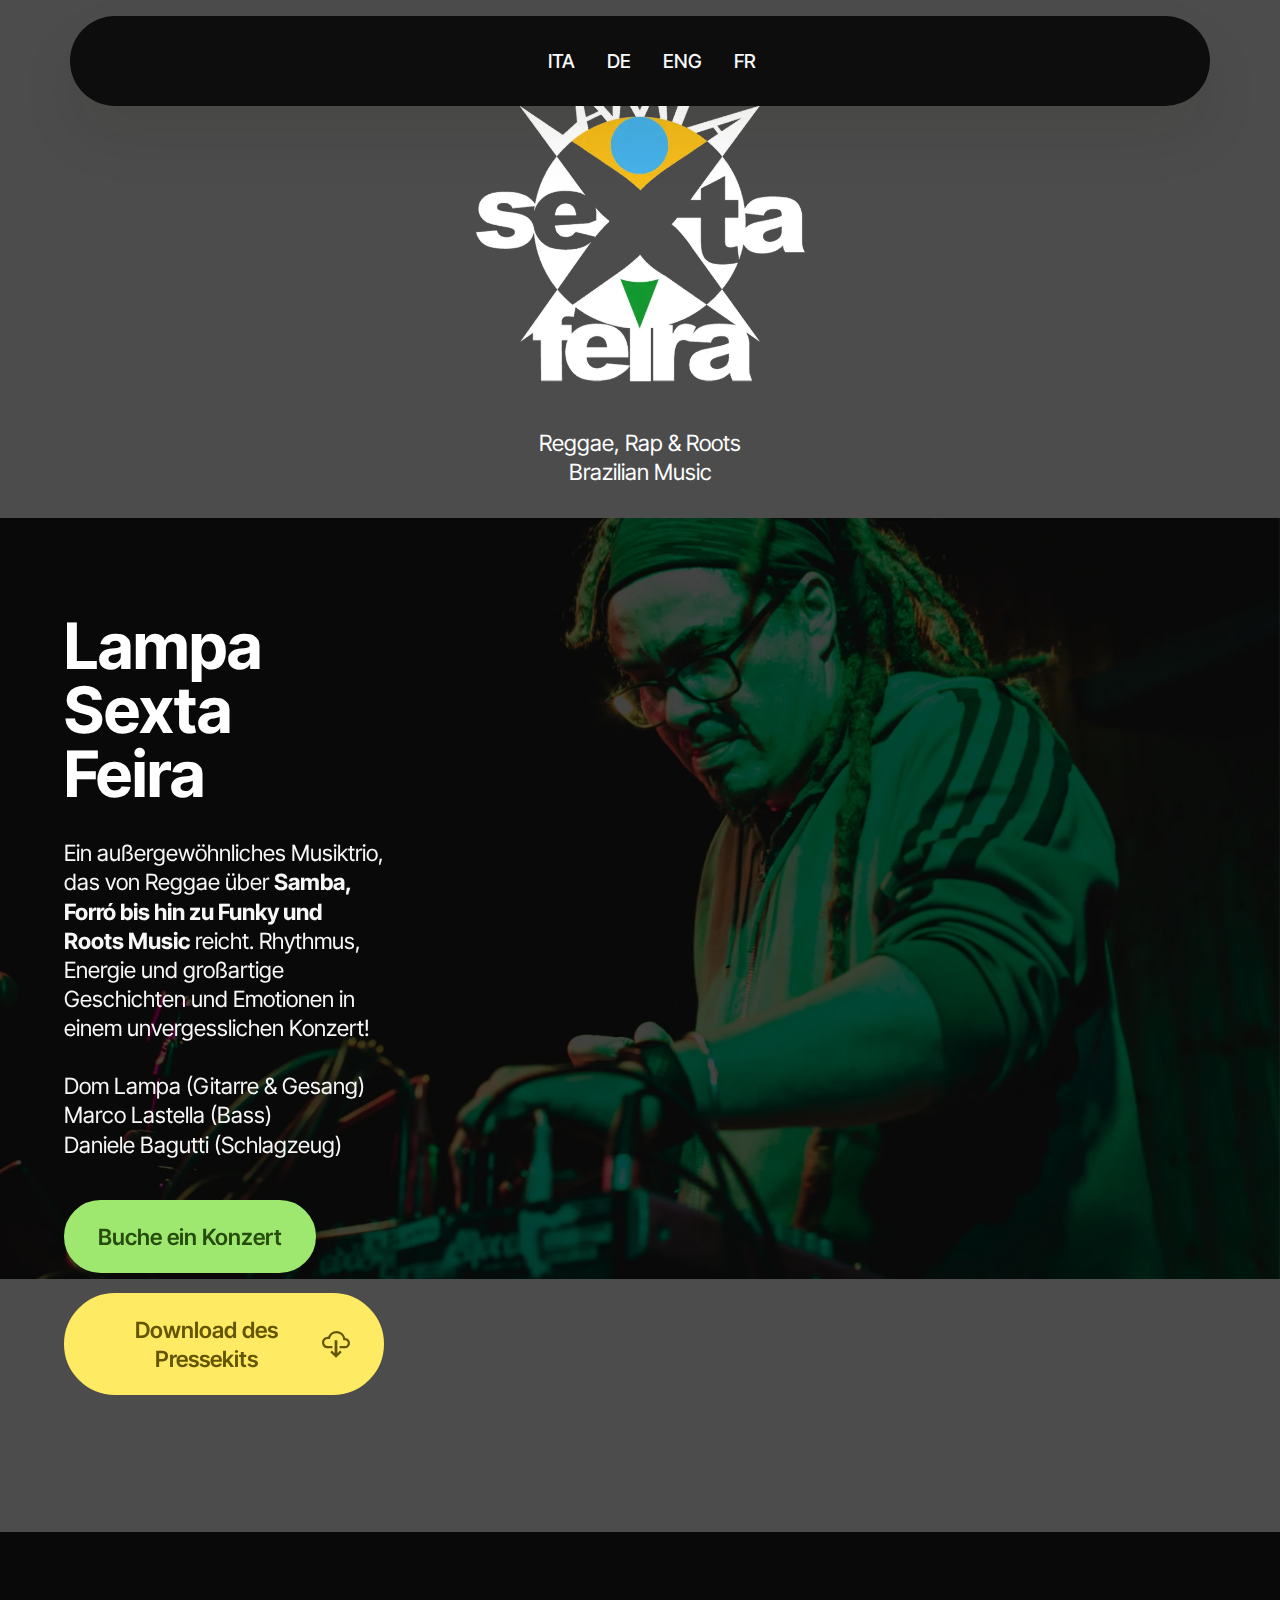
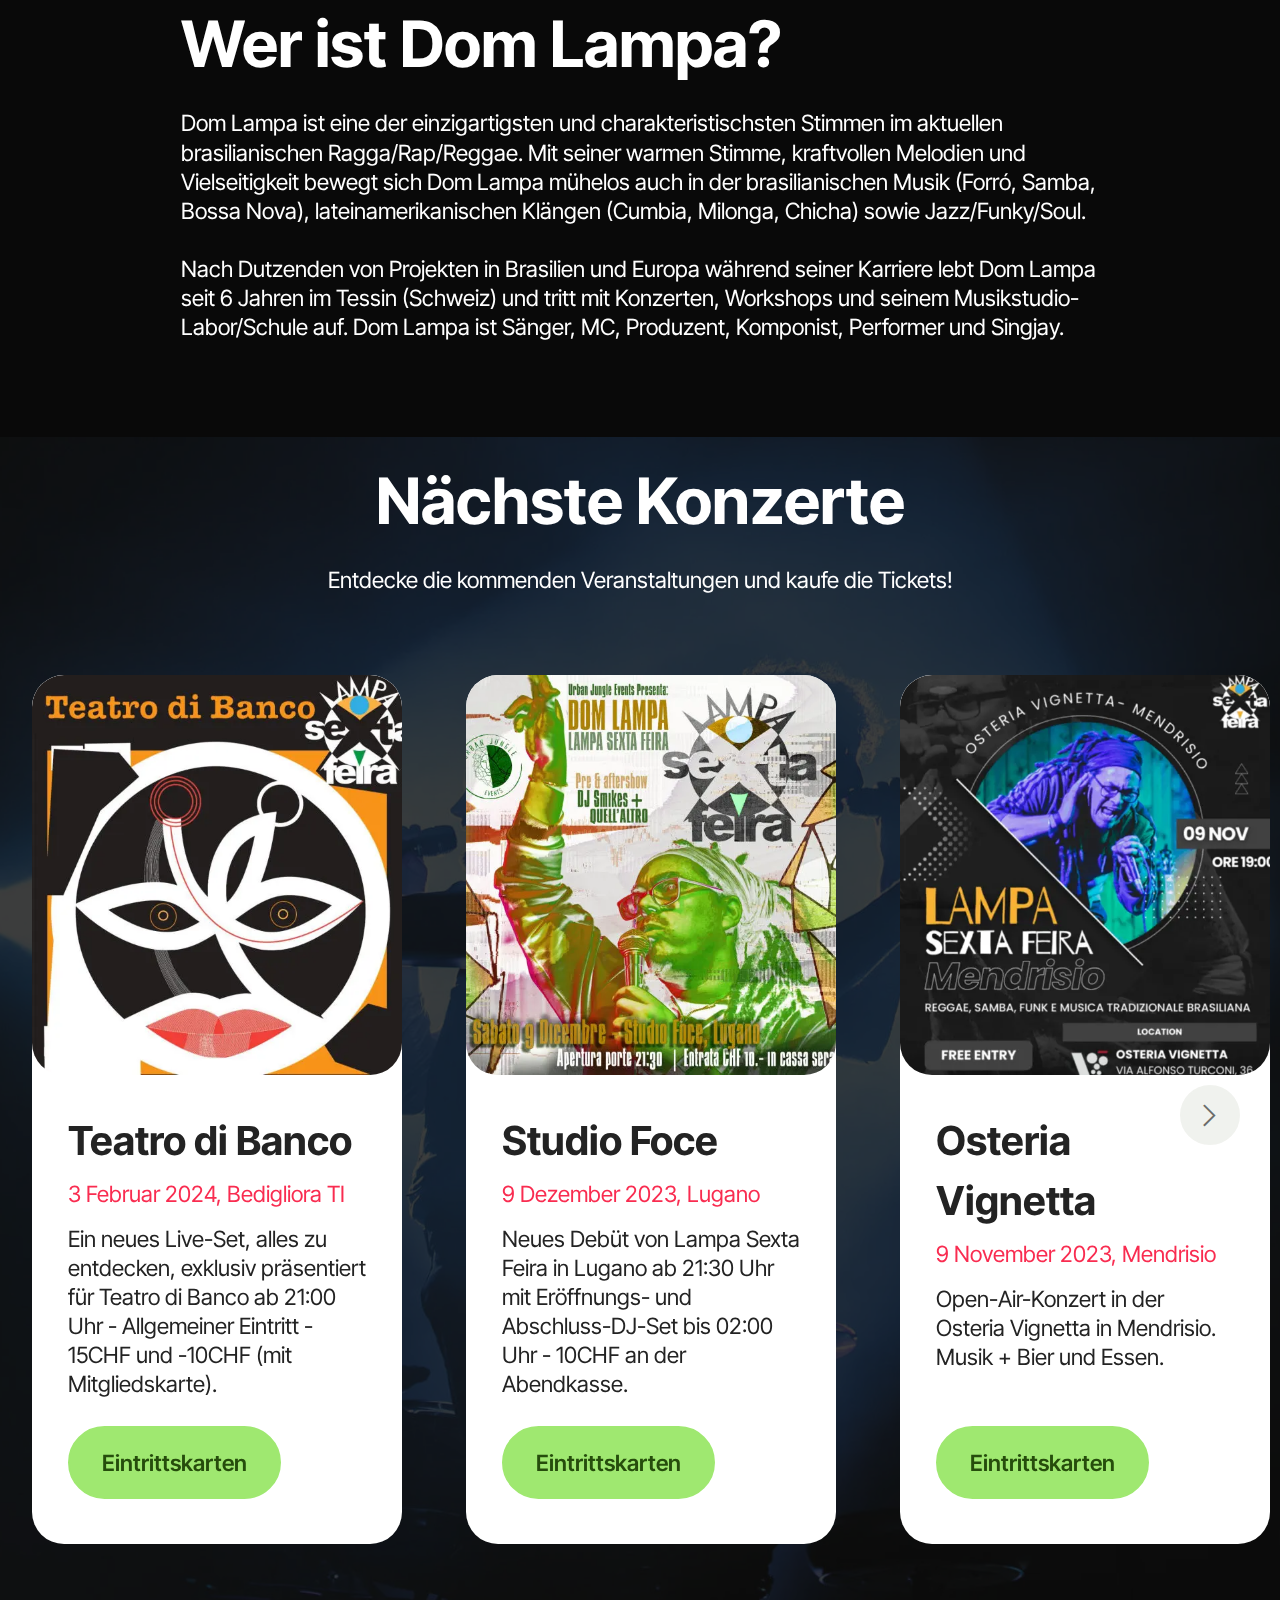
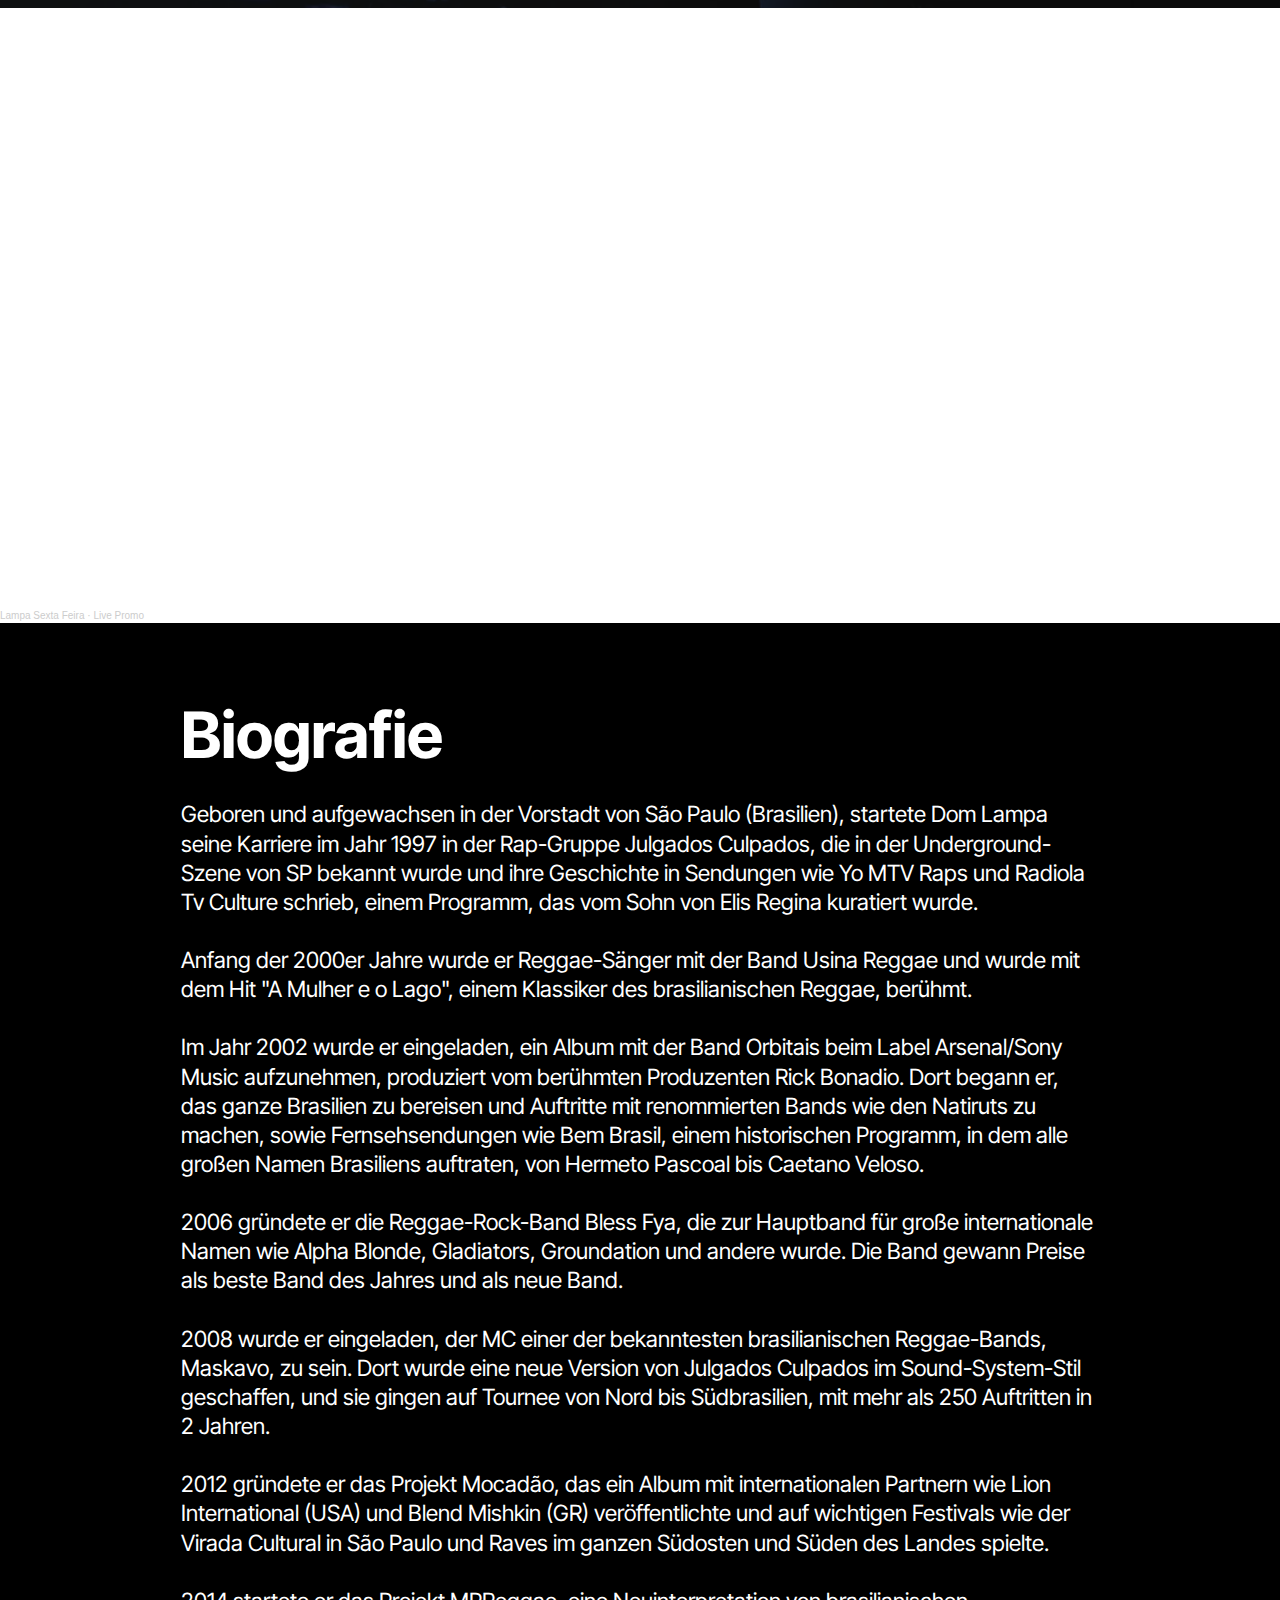
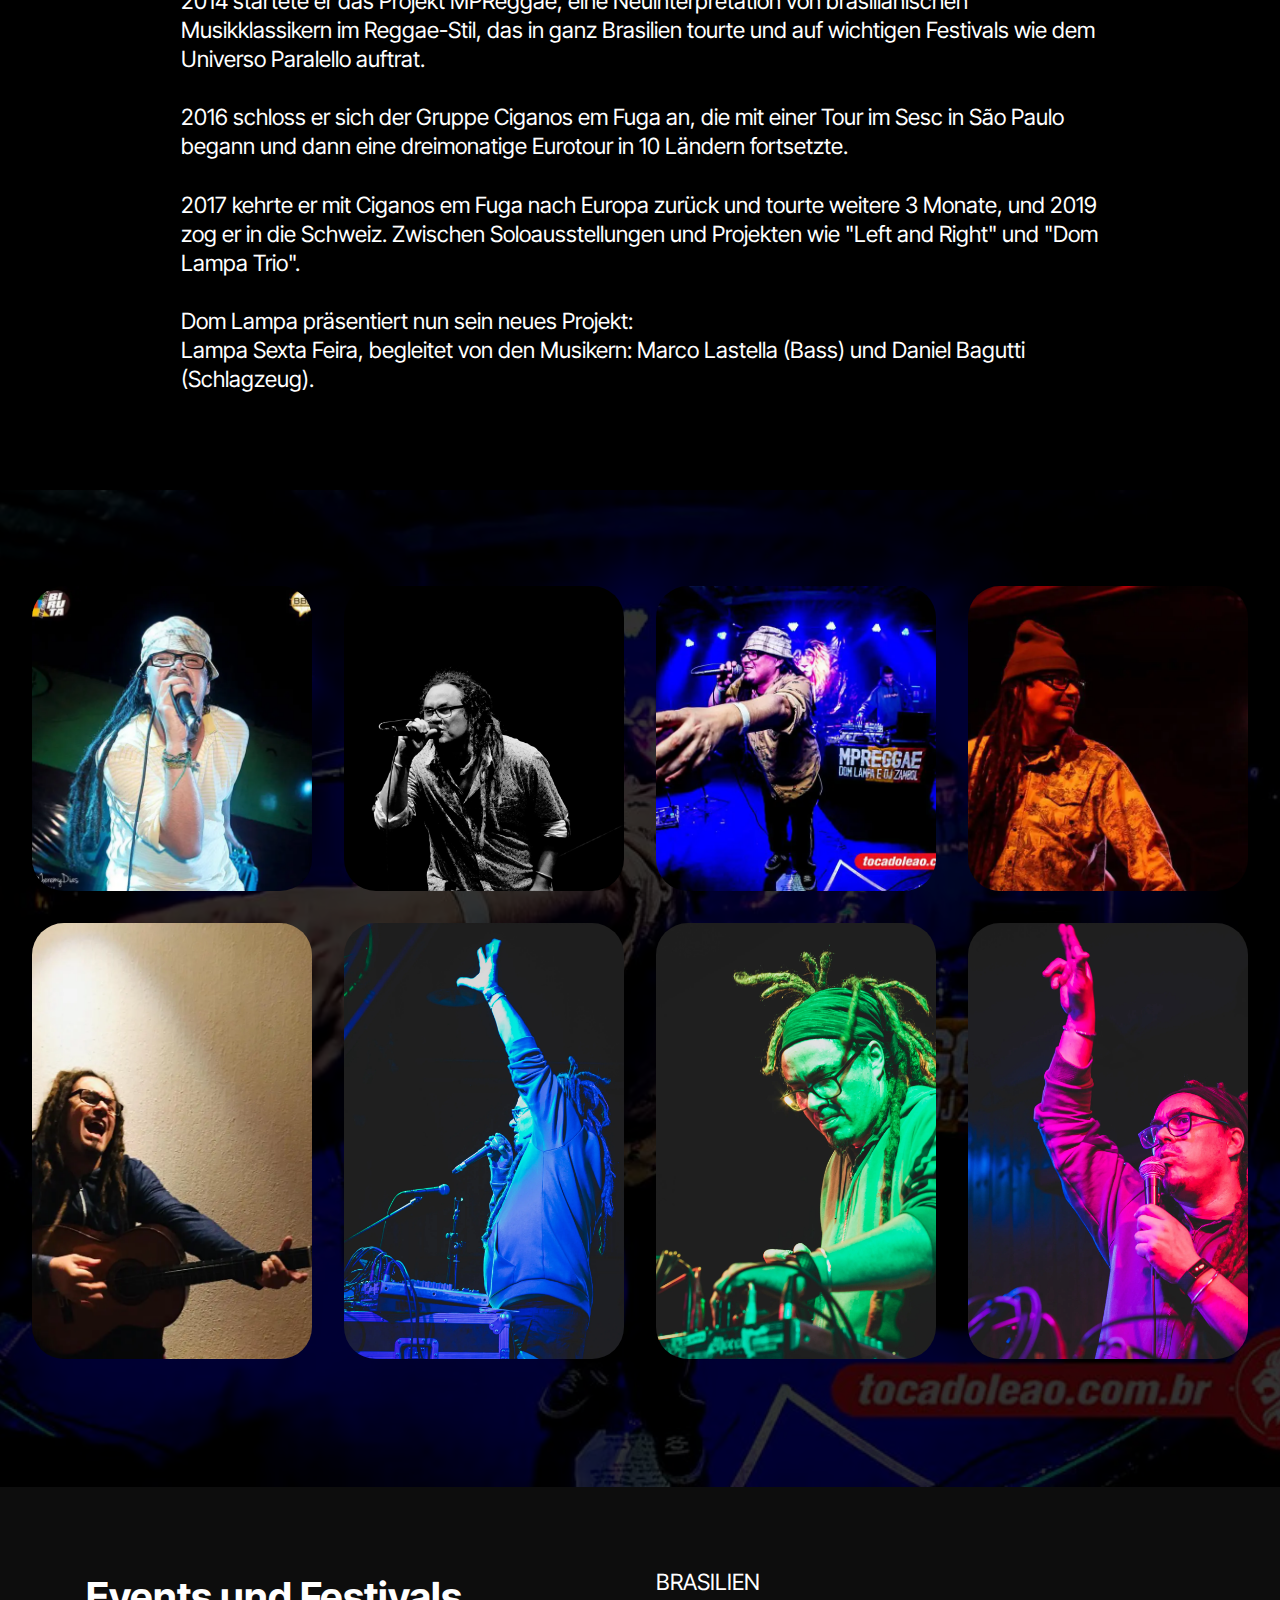
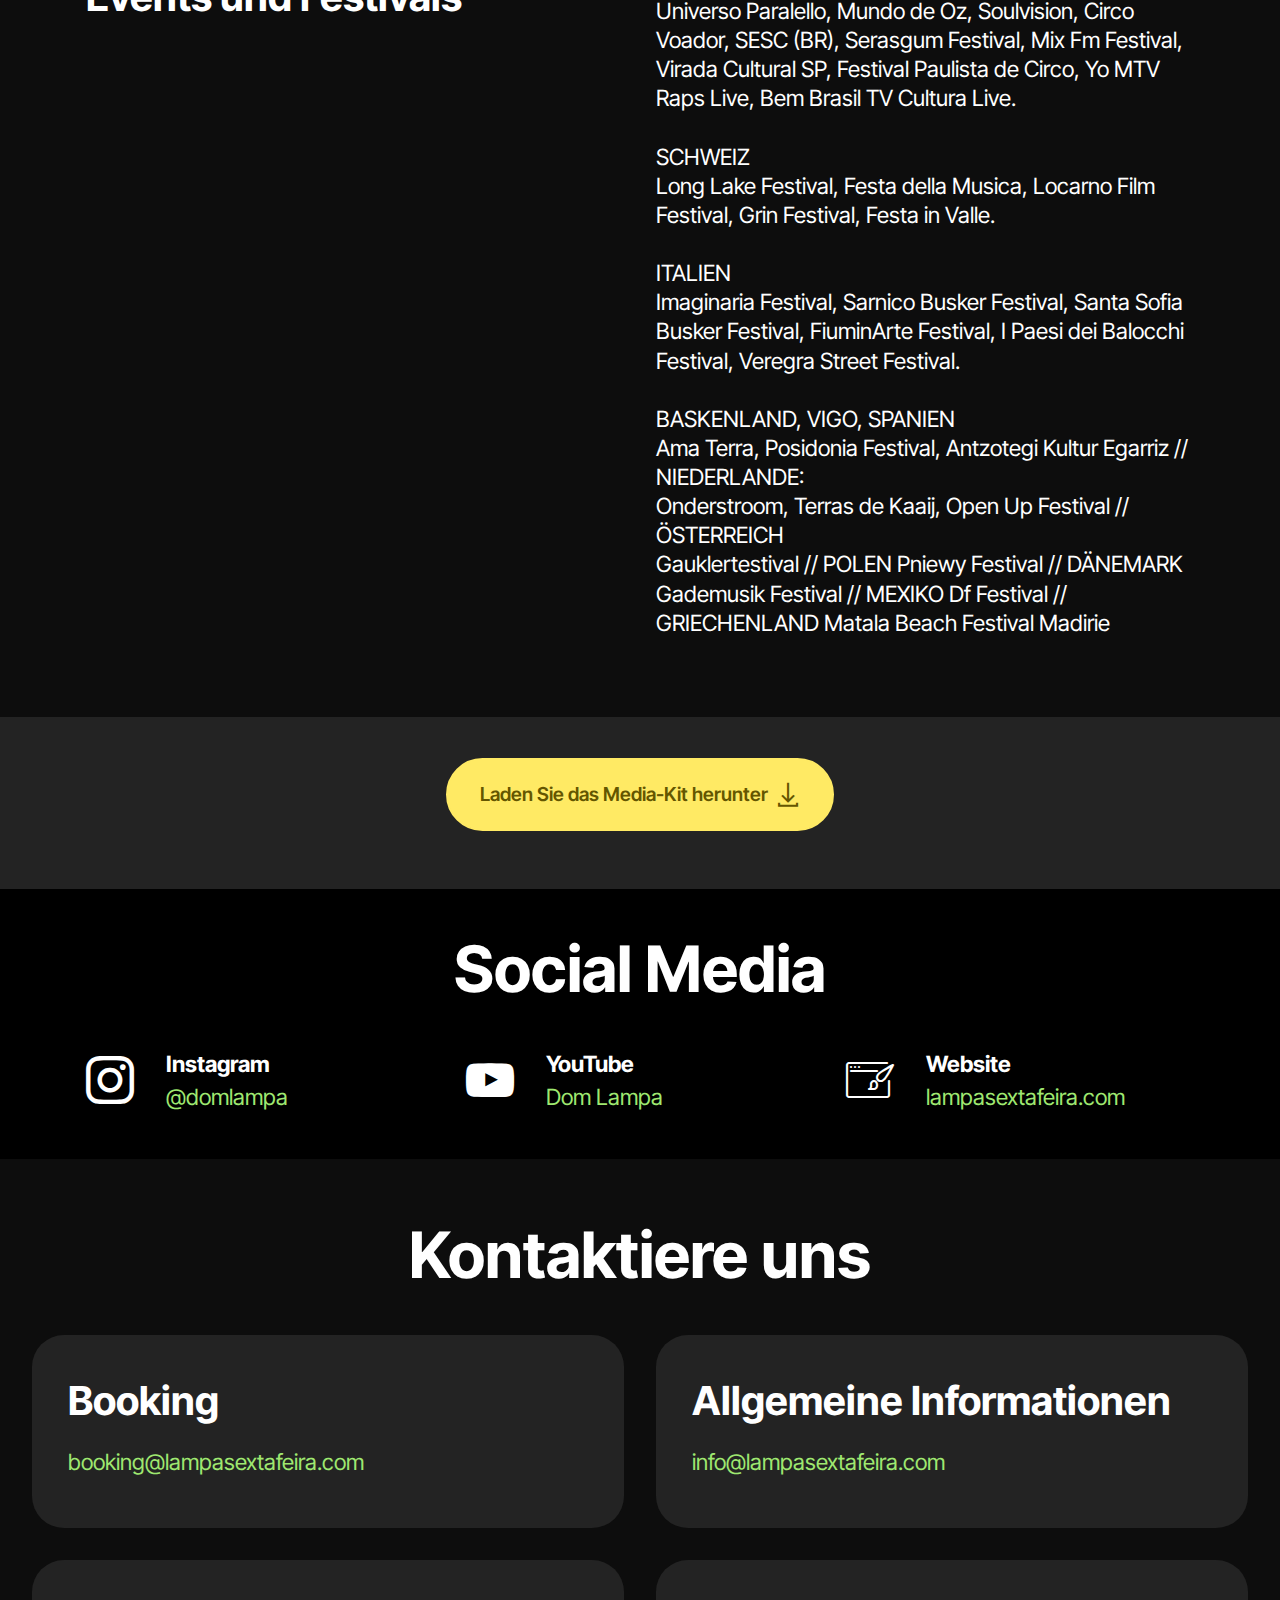
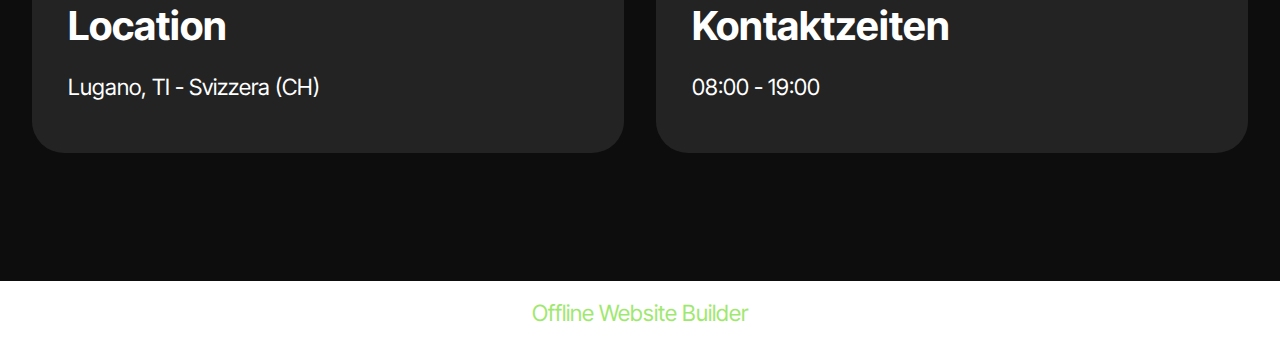
==== commit 15944482: "create github pages" ====
--- a/de.html
+++ b/de.html
@@ -60,7 +60,7 @@
 					
 					<li class="nav-item">
 						<a class="nav-link link text-white text-primary display-4" href="en.html">ENG</a>
-					</li></ul>
+					</li><li class="nav-item"><a class="nav-link link text-white text-primary display-4" href="fr.html">FR</a></li></ul>
 				
 				
 			</div>
@@ -226,7 +226,7 @@
 	</div>
 </section>
 
-<iframe width="100%" height="600" scrolling="no" frameborder="no" allow="autoplay" src="https://w.soundcloud.com/player/?url=https%3A//api.soundcloud.com/playlists/1705974576&amp;color=%23ff5500&amp;auto_play=false&amp;hide_related=false&amp;show_comments=true&amp;show_user=true&amp;show_reposts=false&amp;show_teaser=true&amp;visual=true" class="cid-u1yVoFE6Cw" id="soundcloud1-1j" data-rv-view="242"></iframe><div style="font-size: 10px; color: #cccccc;line-break: anywhere;word-break: normal;overflow: hidden;white-space: nowrap;text-overflow: ellipsis; font-family: Interstate,Lucida Grande,Lucida Sans Unicode,Lucida Sans,Garuda,Verdana,Tahoma,sans-serif;font-weight: 100;" class="cid-u1yVoFE6Cw" id="soundcloud1-1j" data-rv-view="242"><a href="https://soundcloud.com/lampasextafeira" title="Lampa Sexta Feira" target="_blank" style="color: #cccccc; text-decoration: none;">Lampa Sexta Feira</a> · <a href="https://soundcloud.com/lampasextafeira/sets/live-promo" title="Live Promo" target="_blank" style="color: #cccccc; text-decoration: none;">Live Promo</a></div>
+<iframe width="100%" height="600" scrolling="no" frameborder="no" allow="autoplay" src="https://w.soundcloud.com/player/?url=https%3A//api.soundcloud.com/playlists/1705974576&amp;color=%23ff5500&amp;auto_play=false&amp;hide_related=false&amp;show_comments=true&amp;show_user=true&amp;show_reposts=false&amp;show_teaser=true&amp;visual=true" class="cid-u1yVoFE6Cw" id="soundcloud1-1j" data-rv-view="362"></iframe><div style="font-size: 10px; color: #cccccc;line-break: anywhere;word-break: normal;overflow: hidden;white-space: nowrap;text-overflow: ellipsis; font-family: Interstate,Lucida Grande,Lucida Sans Unicode,Lucida Sans,Garuda,Verdana,Tahoma,sans-serif;font-weight: 100;" class="cid-u1yVoFE6Cw" id="soundcloud1-1j" data-rv-view="362"><a href="https://soundcloud.com/lampasextafeira" title="Lampa Sexta Feira" target="_blank" style="color: #cccccc; text-decoration: none;">Lampa Sexta Feira</a> · <a href="https://soundcloud.com/lampasextafeira/sets/live-promo" title="Live Promo" target="_blank" style="color: #cccccc; text-decoration: none;">Live Promo</a></div>
 
 <section data-bs-version="5.1" class="article12 cid-u1yVoFMn6L" id="article12-1k">    
     
@@ -265,77 +265,77 @@
             
             
             <div class="col-12 col-md-6 col-lg-3 item gallery-image active">
-                <div class="item-wrapper mb-3" data-toggle="modal" data-bs-toggle="modal" data-target="#u1z4876KfL-modal" data-bs-target="#u1z4876KfL-modal">
-                    <img class="w-100" src="assets/images/lampa-1-598x618.webp" alt="Mobirise Website Builder" data-slide-to="0" data-bs-slide-to="0" data-target="#lb-u1z4876KfL" data-bs-target="#lb-u1z4876KfL">
-                    <div class="icon-wrapper">
-                        <span class="mobi-mbri mobi-mbri-search mbr-iconfont mbr-iconfont-btn"></span>
-                    </div>
-                </div>
-                
-            </div><div class="col-12 col-md-6 col-lg-3 item gallery-image active">
-                <div class="item-wrapper mb-3" data-toggle="modal" data-bs-toggle="modal" data-target="#u1z4876KfL-modal" data-bs-target="#u1z4876KfL-modal">
-                    <img class="w-100" src="assets/images/lampa-3-6000x4000.webp" alt="Mobirise Website Builder" data-slide-to="1" data-bs-slide-to="1" data-target="#lb-u1z4876KfL" data-bs-target="#lb-u1z4876KfL">
-                    <div class="icon-wrapper">
-                        <span class="mobi-mbri mobi-mbri-search mbr-iconfont mbr-iconfont-btn"></span>
-                    </div>
-                </div>
-                
-            </div><div class="col-12 col-md-6 col-lg-3 item gallery-image active">
-                <div class="item-wrapper mb-3" data-toggle="modal" data-bs-toggle="modal" data-target="#u1z4876KfL-modal" data-bs-target="#u1z4876KfL-modal">
-                    <img class="w-100" src="assets/images/lampa-12-960x640.webp" alt="Mobirise Website Builder" data-slide-to="2" data-bs-slide-to="2" data-target="#lb-u1z4876KfL" data-bs-target="#lb-u1z4876KfL">
-                    <div class="icon-wrapper">
-                        <span class="mobi-mbri mobi-mbri-search mbr-iconfont mbr-iconfont-btn"></span>
-                    </div>
-                </div>
-                
-            </div><div class="col-12 col-md-6 col-lg-3 item gallery-image active">
-                <div class="item-wrapper mb-3" data-toggle="modal" data-bs-toggle="modal" data-target="#u1z4876KfL-modal" data-bs-target="#u1z4876KfL-modal">
-                    <img class="w-100" src="assets/images/lampa-12-960x639.webp" alt="Mobirise Website Builder" data-slide-to="3" data-bs-slide-to="3" data-target="#lb-u1z4876KfL" data-bs-target="#lb-u1z4876KfL">
-                    <div class="icon-wrapper">
-                        <span class="mobi-mbri mobi-mbri-search mbr-iconfont mbr-iconfont-btn"></span>
-                    </div>
-                </div>
-                
-            </div><div class="col-12 col-md-6 col-lg-3 item gallery-image active">
-                <div class="item-wrapper mb-3" data-toggle="modal" data-bs-toggle="modal" data-target="#u1z4876KfL-modal" data-bs-target="#u1z4876KfL-modal">
-                    <img class="w-100" src="assets/images/lampa-15-1024x959.webp" alt="Mobirise Website Builder" data-slide-to="4" data-bs-slide-to="4" data-target="#lb-u1z4876KfL" data-bs-target="#lb-u1z4876KfL">
-                    <div class="icon-wrapper">
-                        <span class="mobi-mbri mobi-mbri-search mbr-iconfont mbr-iconfont-btn"></span>
-                    </div>
-                </div>
-                
-            </div><div class="col-12 col-md-6 col-lg-3 item gallery-image active">
-                <div class="item-wrapper mb-3" data-toggle="modal" data-bs-toggle="modal" data-target="#u1z4876KfL-modal" data-bs-target="#u1z4876KfL-modal">
-                    <img class="w-100" src="assets/images/lampa-17-2136x3204.webp" alt="Mobirise Website Builder" data-slide-to="5" data-bs-slide-to="5" data-target="#lb-u1z4876KfL" data-bs-target="#lb-u1z4876KfL">
-                    <div class="icon-wrapper">
-                        <span class="mobi-mbri mobi-mbri-search mbr-iconfont mbr-iconfont-btn"></span>
-                    </div>
-                </div>
-                
-            </div><div class="col-12 col-md-6 col-lg-3 item gallery-image active">
-                <div class="item-wrapper mb-3" data-toggle="modal" data-bs-toggle="modal" data-target="#u1z4876KfL-modal" data-bs-target="#u1z4876KfL-modal">
-                    <img class="w-100" src="assets/images/lampa-19-5040x3360.webp" alt="Mobirise Website Builder" data-slide-to="6" data-bs-slide-to="6" data-target="#lb-u1z4876KfL" data-bs-target="#lb-u1z4876KfL">
-                    <div class="icon-wrapper">
-                        <span class="mobi-mbri mobi-mbri-search mbr-iconfont mbr-iconfont-btn"></span>
-                    </div>
-                </div>
-                
-            </div><div class="col-12 col-md-6 col-lg-3 item gallery-image active">
-                <div class="item-wrapper mb-3" data-toggle="modal" data-bs-toggle="modal" data-target="#u1z4876KfL-modal" data-bs-target="#u1z4876KfL-modal">
-                    <img class="w-100" src="assets/images/lampa-22-5040x3360.webp" alt="Mobirise Website Builder" data-slide-to="7" data-bs-slide-to="7" data-target="#lb-u1z4876KfL" data-bs-target="#lb-u1z4876KfL">
-                    <div class="icon-wrapper">
-                        <span class="mobi-mbri mobi-mbri-search mbr-iconfont mbr-iconfont-btn"></span>
-                    </div>
-                </div>
-                
-            </div>
-        </div>
-
-        <div class="modal mbr-slider" tabindex="-1" role="dialog" aria-hidden="true" id="u1z4876KfL-modal">
+                <div class="item-wrapper mb-3" data-toggle="modal" data-bs-toggle="modal" data-target="#u1z93zrj8L-modal" data-bs-target="#u1z93zrj8L-modal">
+                    <img class="w-100" src="assets/images/lampa-1-598x618.webp" alt="Mobirise Website Builder" data-slide-to="0" data-bs-slide-to="0" data-target="#lb-u1z93zrj8L" data-bs-target="#lb-u1z93zrj8L">
+                    <div class="icon-wrapper">
+                        <span class="mobi-mbri mobi-mbri-search mbr-iconfont mbr-iconfont-btn"></span>
+                    </div>
+                </div>
+                
+            </div><div class="col-12 col-md-6 col-lg-3 item gallery-image active">
+                <div class="item-wrapper mb-3" data-toggle="modal" data-bs-toggle="modal" data-target="#u1z93zrj8L-modal" data-bs-target="#u1z93zrj8L-modal">
+                    <img class="w-100" src="assets/images/lampa-3-6000x4000.webp" alt="Mobirise Website Builder" data-slide-to="1" data-bs-slide-to="1" data-target="#lb-u1z93zrj8L" data-bs-target="#lb-u1z93zrj8L">
+                    <div class="icon-wrapper">
+                        <span class="mobi-mbri mobi-mbri-search mbr-iconfont mbr-iconfont-btn"></span>
+                    </div>
+                </div>
+                
+            </div><div class="col-12 col-md-6 col-lg-3 item gallery-image active">
+                <div class="item-wrapper mb-3" data-toggle="modal" data-bs-toggle="modal" data-target="#u1z93zrj8L-modal" data-bs-target="#u1z93zrj8L-modal">
+                    <img class="w-100" src="assets/images/lampa-12-960x640.webp" alt="Mobirise Website Builder" data-slide-to="2" data-bs-slide-to="2" data-target="#lb-u1z93zrj8L" data-bs-target="#lb-u1z93zrj8L">
+                    <div class="icon-wrapper">
+                        <span class="mobi-mbri mobi-mbri-search mbr-iconfont mbr-iconfont-btn"></span>
+                    </div>
+                </div>
+                
+            </div><div class="col-12 col-md-6 col-lg-3 item gallery-image active">
+                <div class="item-wrapper mb-3" data-toggle="modal" data-bs-toggle="modal" data-target="#u1z93zrj8L-modal" data-bs-target="#u1z93zrj8L-modal">
+                    <img class="w-100" src="assets/images/lampa-12-960x639.webp" alt="Mobirise Website Builder" data-slide-to="3" data-bs-slide-to="3" data-target="#lb-u1z93zrj8L" data-bs-target="#lb-u1z93zrj8L">
+                    <div class="icon-wrapper">
+                        <span class="mobi-mbri mobi-mbri-search mbr-iconfont mbr-iconfont-btn"></span>
+                    </div>
+                </div>
+                
+            </div><div class="col-12 col-md-6 col-lg-3 item gallery-image active">
+                <div class="item-wrapper mb-3" data-toggle="modal" data-bs-toggle="modal" data-target="#u1z93zrj8L-modal" data-bs-target="#u1z93zrj8L-modal">
+                    <img class="w-100" src="assets/images/lampa-15-1024x959.webp" alt="Mobirise Website Builder" data-slide-to="4" data-bs-slide-to="4" data-target="#lb-u1z93zrj8L" data-bs-target="#lb-u1z93zrj8L">
+                    <div class="icon-wrapper">
+                        <span class="mobi-mbri mobi-mbri-search mbr-iconfont mbr-iconfont-btn"></span>
+                    </div>
+                </div>
+                
+            </div><div class="col-12 col-md-6 col-lg-3 item gallery-image active">
+                <div class="item-wrapper mb-3" data-toggle="modal" data-bs-toggle="modal" data-target="#u1z93zrj8L-modal" data-bs-target="#u1z93zrj8L-modal">
+                    <img class="w-100" src="assets/images/lampa-17-2136x3204.webp" alt="Mobirise Website Builder" data-slide-to="5" data-bs-slide-to="5" data-target="#lb-u1z93zrj8L" data-bs-target="#lb-u1z93zrj8L">
+                    <div class="icon-wrapper">
+                        <span class="mobi-mbri mobi-mbri-search mbr-iconfont mbr-iconfont-btn"></span>
+                    </div>
+                </div>
+                
+            </div><div class="col-12 col-md-6 col-lg-3 item gallery-image active">
+                <div class="item-wrapper mb-3" data-toggle="modal" data-bs-toggle="modal" data-target="#u1z93zrj8L-modal" data-bs-target="#u1z93zrj8L-modal">
+                    <img class="w-100" src="assets/images/lampa-19-5040x3360.webp" alt="Mobirise Website Builder" data-slide-to="6" data-bs-slide-to="6" data-target="#lb-u1z93zrj8L" data-bs-target="#lb-u1z93zrj8L">
+                    <div class="icon-wrapper">
+                        <span class="mobi-mbri mobi-mbri-search mbr-iconfont mbr-iconfont-btn"></span>
+                    </div>
+                </div>
+                
+            </div><div class="col-12 col-md-6 col-lg-3 item gallery-image active">
+                <div class="item-wrapper mb-3" data-toggle="modal" data-bs-toggle="modal" data-target="#u1z93zrj8L-modal" data-bs-target="#u1z93zrj8L-modal">
+                    <img class="w-100" src="assets/images/lampa-22-5040x3360.webp" alt="Mobirise Website Builder" data-slide-to="7" data-bs-slide-to="7" data-target="#lb-u1z93zrj8L" data-bs-target="#lb-u1z93zrj8L">
+                    <div class="icon-wrapper">
+                        <span class="mobi-mbri mobi-mbri-search mbr-iconfont mbr-iconfont-btn"></span>
+                    </div>
+                </div>
+                
+            </div>
+        </div>
+
+        <div class="modal mbr-slider" tabindex="-1" role="dialog" aria-hidden="true" id="u1z93zrj8L-modal">
             <div class="modal-dialog" role="document">
                 <div class="modal-content">
                     <div class="modal-body">
-                        <div class="carousel slide" data-pause="false" data-bs-pause="false" id="lb-u1z4876KfL" data-interval="5000" data-bs-interval="5000">
+                        <div class="carousel slide" data-pause="false" data-bs-pause="false" id="lb-u1z93zrj8L" data-interval="5000" data-bs-interval="5000">
                             <div class="carousel-inner">
                                 
                                 
@@ -363,7 +363,7 @@
                                 </div>
                             </div>
                             <ol class="carousel-indicators">
-                                <li data-slide-to="0" data-bs-slide-to="0" class="active" data-target="#lb-u1z4876KfL" data-bs-target="#lb-u1z4876KfL"></li><li data-slide-to="1" data-bs-slide-to="1" class="" data-target="#lb-u1z4876KfL" data-bs-target="#lb-u1z4876KfL"></li><li data-slide-to="2" data-bs-slide-to="2" class="" data-target="#lb-u1z4876KfL" data-bs-target="#lb-u1z4876KfL"></li><li data-slide-to="3" data-bs-slide-to="3" class="" data-target="#lb-u1z4876KfL" data-bs-target="#lb-u1z4876KfL"></li><li data-slide-to="4" data-bs-slide-to="4" class="" data-target="#lb-u1z4876KfL" data-bs-target="#lb-u1z4876KfL"></li><li data-slide-to="5" data-bs-slide-to="5" class="" data-target="#lb-u1z4876KfL" data-bs-target="#lb-u1z4876KfL"></li><li data-slide-to="6" data-bs-slide-to="6" class="" data-target="#lb-u1z4876KfL" data-bs-target="#lb-u1z4876KfL"></li><li data-slide-to="7" data-bs-slide-to="7" class="" data-target="#lb-u1z4876KfL" data-bs-target="#lb-u1z4876KfL"></li>
+                                <li data-slide-to="0" data-bs-slide-to="0" class="active" data-target="#lb-u1z93zrj8L" data-bs-target="#lb-u1z93zrj8L"></li><li data-slide-to="1" data-bs-slide-to="1" class="" data-target="#lb-u1z93zrj8L" data-bs-target="#lb-u1z93zrj8L"></li><li data-slide-to="2" data-bs-slide-to="2" class="" data-target="#lb-u1z93zrj8L" data-bs-target="#lb-u1z93zrj8L"></li><li data-slide-to="3" data-bs-slide-to="3" class="" data-target="#lb-u1z93zrj8L" data-bs-target="#lb-u1z93zrj8L"></li><li data-slide-to="4" data-bs-slide-to="4" class="" data-target="#lb-u1z93zrj8L" data-bs-target="#lb-u1z93zrj8L"></li><li data-slide-to="5" data-bs-slide-to="5" class="" data-target="#lb-u1z93zrj8L" data-bs-target="#lb-u1z93zrj8L"></li><li data-slide-to="6" data-bs-slide-to="6" class="" data-target="#lb-u1z93zrj8L" data-bs-target="#lb-u1z93zrj8L"></li><li data-slide-to="7" data-bs-slide-to="7" class="" data-target="#lb-u1z93zrj8L" data-bs-target="#lb-u1z93zrj8L"></li>
                                 
                                 
                                 
@@ -374,11 +374,11 @@
                             </ol>
                             <a role="button" href="" class="close" data-dismiss="modal" data-bs-dismiss="modal" aria-label="Close">
                             </a>
-                            <a class="carousel-control-prev carousel-control" role="button" data-slide="prev" data-bs-slide="prev" href="#lb-u1z4876KfL">
+                            <a class="carousel-control-prev carousel-control" role="button" data-slide="prev" data-bs-slide="prev" href="#lb-u1z93zrj8L">
                                 <span class="mobi-mbri mobi-mbri-arrow-prev" aria-hidden="true"></span>
                                 <span class="sr-only visually-hidden">Previous</span>
                             </a>
-                            <a class="carousel-control-next carousel-control" role="button" data-slide="next" data-bs-slide="next" href="#lb-u1z4876KfL">
+                            <a class="carousel-control-next carousel-control" role="button" data-slide="next" data-bs-slide="next" href="#lb-u1z93zrj8L">
                                 <span class="mobi-mbri mobi-mbri-arrow-next" aria-hidden="true"></span>
                                 <span class="sr-only visually-hidden">Next</span>
                             </a>
@@ -527,7 +527,7 @@
             </div>
         </div>
     </div>
-</section><section class="display-7" style="padding: 0;align-items: center;justify-content: center;flex-wrap: wrap;    align-content: center;display: flex;position: relative;height: 4rem;"><a href="https://mobiri.se/175014" style="flex: 1 1;height: 4rem;position: absolute;width: 100%;z-index: 1;"><img alt="" style="height: 4rem;" src="[data-uri]"></a><p style="margin: 0;text-align: center;" class="display-7">&#8204;</p><a style="z-index:1" href="https://mobirise.com/builder/ai-website-builder.html">AI Website Builder</a></section><script src="assets/bootstrap/js/bootstrap.bundle.min.js"></script>  <script src="assets/parallax/jarallax.js"></script>  <script src="assets/smoothscroll/smooth-scroll.js"></script>  <script src="assets/ytplayer/index.js"></script>  <script src="assets/vimeoplayer/player.js"></script>  <script src="assets/embla/embla.min.js"></script>  <script src="assets/embla/script.js"></script>  <script src="assets/dropdown/js/navbar-dropdown.js"></script>  <script src="assets/theme/js/script.js"></script>  
+</section><section class="display-7" style="padding: 0;align-items: center;justify-content: center;flex-wrap: wrap;    align-content: center;display: flex;position: relative;height: 4rem;"><a href="https://mobiri.se/175014" style="flex: 1 1;height: 4rem;position: absolute;width: 100%;z-index: 1;"><img alt="" style="height: 4rem;" src="[data-uri]"></a><p style="margin: 0;text-align: center;" class="display-7">&#8204;</p><a style="z-index:1" href="https://mobirise.com/offline-website-builder.html">Offline Website Builder</a></section><script src="assets/bootstrap/js/bootstrap.bundle.min.js"></script>  <script src="assets/parallax/jarallax.js"></script>  <script src="assets/smoothscroll/smooth-scroll.js"></script>  <script src="assets/ytplayer/index.js"></script>  <script src="assets/vimeoplayer/player.js"></script>  <script src="assets/embla/embla.min.js"></script>  <script src="assets/embla/script.js"></script>  <script src="assets/dropdown/js/navbar-dropdown.js"></script>  <script src="assets/theme/js/script.js"></script>  
   
   
 </body>
--- a/assets/mobirise/css/mbr-additional.css
+++ b/assets/mobirise/css/mbr-additional.css
@@ -4406,3 +4406,1229 @@
 .cid-u1z0HZoFpz P {
   color: #ffffff;
 }
+.cid-u1z5Py8kBz {
+  padding-top: 3rem;
+  padding-bottom: 0rem;
+}
+.cid-u1z5Py8kBz .mbr-fallback-image.disabled {
+  display: none;
+}
+.cid-u1z5Py8kBz .mbr-fallback-image {
+  display: block;
+  background-size: cover;
+  background-position: center center;
+  width: 100%;
+  height: 100%;
+  position: absolute;
+  top: 0;
+  background-image: url("../../../assets/images/lampa-11-960x640.webp");
+}
+.cid-u1z5Py8kBz .content-head {
+  max-width: 800px;
+}
+.cid-u1z5Py8kBz .mbr-text,
+.cid-u1z5Py8kBz .mbr-section-btn {
+  color: #ffffff;
+}
+.cid-u1z5PyLzz7 {
+  padding-top: 6rem;
+  padding-bottom: 6rem;
+  background-image: url("../../../assets/images/lampa-19-2000x1333.webp");
+}
+.cid-u1z5PyLzz7 .mbr-fallback-image.disabled {
+  display: none;
+}
+.cid-u1z5PyLzz7 .mbr-fallback-image {
+  display: block;
+  background-size: cover;
+  background-position: center center;
+  width: 100%;
+  height: 100%;
+  position: absolute;
+  top: 0;
+}
+@media (max-width: 992px) {
+  .cid-u1z5PyLzz7 .mbr-figure {
+    margin-top: 1.5rem;
+  }
+}
+.cid-u1z5PyLzz7 .row {
+  align-items: center;
+}
+@media (min-width: 992px) {
+  .cid-u1z5PyLzz7 .text-wrapper {
+    padding: 0 2rem;
+  }
+}
+.cid-u1z5PyLzz7 .media-content,
+.cid-u1z5PyLzz7 .mbr-figure {
+  align-self: center;
+}
+.cid-u1z5PyLzz7 .mbr-figure iframe {
+  width: 100%;
+  border-radius: 2rem;
+  overflow: hidden;
+}
+.cid-u1z5PyLzz7 .mbr-figure {
+  border-radius: 0rem;
+  overflow: hidden;
+}
+@media (min-width: 767px) {
+  .cid-u1z5PyLzz7 .mbr-figure {
+    border-radius: 2rem;
+  }
+}
+.cid-u1z5PyLzz7 .mbr-section-title {
+  color: #ffffff;
+}
+.cid-u1z5PyLzz7 .mbr-text,
+.cid-u1z5PyLzz7 .mbr-section-btn {
+  color: #f7f7f7;
+}
+.cid-u1z5Pz1i5w {
+  padding-top: 5rem;
+  padding-bottom: 5rem;
+  background-color: #090909;
+}
+.cid-u1z5Pz1i5w .mbr-text {
+  color: #ffffff;
+}
+.cid-u1z5Pz1i5w .mbr-section-subtitle {
+  color: #000000;
+}
+.cid-u1z5Pz1i5w .mbr-section-title {
+  color: #ffffff;
+}
+.cid-u1z5Pz7HQn {
+  padding-top: 2rem;
+  padding-bottom: 4rem;
+  background-image: url("../../../assets/images/karsten-winegeart-dvuegqldan0-unsplash-2000x1336.webp");
+}
+.cid-u1z5Pz7HQn .mbr-overlay {
+  background: #0d0d0d;
+  opacity: 0.8;
+}
+.cid-u1z5Pz7HQn img,
+.cid-u1z5Pz7HQn .item-img {
+  width: 100%;
+  height: 100%;
+  height: 400px;
+  object-fit: cover;
+}
+.cid-u1z5Pz7HQn .item:focus,
+.cid-u1z5Pz7HQn span:focus {
+  outline: none;
+}
+.cid-u1z5Pz7HQn .item-wrapper {
+  position: relative;
+}
+.cid-u1z5Pz7HQn .slide-content {
+  position: relative;
+  border-radius: 4px;
+  background: #ffffff;
+  height: 100%;
+  display: flex;
+  overflow: hidden;
+  flex-flow: column nowrap;
+}
+@media (min-width: 992px) {
+  .cid-u1z5Pz7HQn .slide-content .item-content {
+    padding: 2.25rem 2.25rem 0;
+  }
+  .cid-u1z5Pz7HQn .slide-content .item-footer {
+    padding: 0 2.25rem 2.25rem;
+  }
+}
+@media (max-width: 991px) {
+  .cid-u1z5Pz7HQn .slide-content .item-content {
+    padding: 1.5rem 1.5rem 0;
+  }
+  .cid-u1z5Pz7HQn .slide-content .item-footer {
+    padding: 0 1.5rem 1.5rem;
+  }
+}
+.cid-u1z5Pz7HQn .mbr-section-btn {
+  margin-top: auto !important;
+}
+.cid-u1z5Pz7HQn .mbr-section-title {
+  color: #ffffff;
+}
+.cid-u1z5Pz7HQn .mbr-text,
+.cid-u1z5Pz7HQn .mbr-section-btn {
+  text-align: left;
+}
+.cid-u1z5Pz7HQn .item-title {
+  text-align: left;
+}
+.cid-u1z5Pz7HQn .item-subtitle {
+  text-align: left;
+  color: #f92c50;
+}
+.cid-u1z5Pz7HQn .embla__slide {
+  display: flex;
+  justify-content: center;
+  position: relative;
+  min-width: 370px;
+  max-width: 370px;
+}
+@media (max-width: 768px) {
+  .cid-u1z5Pz7HQn .embla__slide {
+    min-width: 85%;
+    max-width: initial;
+  }
+}
+.cid-u1z5Pz7HQn .embla__button--next,
+.cid-u1z5Pz7HQn .embla__button--prev {
+  display: flex;
+}
+.cid-u1z5Pz7HQn .embla__button {
+  top: 50%;
+  width: 60px;
+  height: 60px;
+  margin-top: -1.5rem;
+  font-size: 22px;
+  background-color: rgba(0, 0, 0, 0.5);
+  color: #fff;
+  border: 2px solid #fff;
+  border-radius: 50%;
+  transition: all 0.3s;
+  position: absolute;
+  display: flex;
+  justify-content: center;
+  align-items: center;
+}
+@media (max-width: 768px) {
+  .cid-u1z5Pz7HQn .embla__button {
+    display: none;
+  }
+}
+.cid-u1z5Pz7HQn .embla__button:disabled {
+  cursor: default;
+  display: none;
+}
+.cid-u1z5Pz7HQn .embla__button:hover {
+  background: #000;
+  color: rgba(255, 255, 255, 0.5);
+}
+.cid-u1z5Pz7HQn .embla__button.embla__button--prev {
+  left: 0;
+  margin-left: 2.5rem;
+}
+.cid-u1z5Pz7HQn .embla__button.embla__button--next {
+  right: 0;
+  margin-right: 2.5rem;
+}
+@media (max-width: 767px) {
+  .cid-u1z5Pz7HQn .embla__button {
+    top: auto;
+  }
+}
+.cid-u1z5Pz7HQn .embla {
+  position: relative;
+  width: 100%;
+}
+.cid-u1z5Pz7HQn .embla__viewport {
+  overflow: hidden;
+  width: 100%;
+}
+.cid-u1z5Pz7HQn .embla__viewport.is-draggable {
+  cursor: grab;
+}
+.cid-u1z5Pz7HQn .embla__viewport.is-dragging {
+  cursor: grabbing;
+}
+.cid-u1z5Pz7HQn .embla__container {
+  display: flex;
+  user-select: none;
+  -webkit-touch-callout: none;
+  -khtml-user-select: none;
+  -webkit-tap-highlight-color: transparent;
+}
+@media (max-width: 768px) {
+  .cid-u1z5Pz7HQn .embla__container .embla__slide:first-child {
+    margin-left: 2rem !important;
+  }
+  .cid-u1z5Pz7HQn .embla__container .embla__slide:last-child {
+    margin-right: 2rem !important;
+  }
+}
+.cid-u1z5Pz7HQn .content-head {
+  max-width: 800px;
+}
+.cid-u1z5Pz7HQn .mbr-section-subtitle {
+  color: #ffffff;
+}
+.cid-u1z5PzMpqq {
+  padding-top: 5rem;
+  padding-bottom: 5rem;
+  background-color: #000000;
+}
+.cid-u1z5PzMpqq .mbr-text {
+  color: #ffffff;
+  text-align: left;
+}
+.cid-u1z5PzMpqq .mbr-section-subtitle {
+  color: #000000;
+}
+.cid-u1z5PzMpqq .mbr-section-title {
+  color: #ffffff;
+}
+.cid-u1z5PzUqsq {
+  padding-top: 6rem;
+  padding-bottom: 6rem;
+  background-image: url("../../../assets/images/lampa-11-960x640.webp");
+}
+.cid-u1z5PzUqsq .mbr-fallback-image.disabled {
+  display: none;
+}
+.cid-u1z5PzUqsq .mbr-fallback-image {
+  display: block;
+  background-size: cover;
+  background-position: center center;
+  width: 100%;
+  height: 100%;
+  position: absolute;
+  top: 0;
+}
+.cid-u1z5PzUqsq .item {
+  margin-bottom: 2rem;
+}
+@media (max-width: 767px) {
+  .cid-u1z5PzUqsq .item {
+    margin-bottom: 1rem;
+  }
+}
+.cid-u1z5PzUqsq .item-wrapper {
+  height: 100%;
+  position: relative;
+}
+.cid-u1z5PzUqsq .item-wrapper img {
+  height: 100%;
+  object-fit: cover;
+}
+.cid-u1z5PzUqsq .item-wrapper .icon-wrapper {
+  pointer-events: none;
+  position: absolute;
+  width: 60px;
+  height: 60px;
+  font-size: 22px;
+  left: 50%;
+  top: 50%;
+  display: flex;
+  align-items: center;
+  justify-content: center;
+  border: 2px solid transparent;
+  border-radius: 50%;
+  opacity: 0;
+  color: #464845 !important;
+  transform: translateX(-50%) translateY(-50%);
+  background-color: #edefea !important;
+  transition: 0.2s;
+}
+.cid-u1z5PzUqsq .item-wrapper:hover .icon-wrapper {
+  opacity: 1;
+}
+.cid-u1z5PzUqsq .carousel-control,
+.cid-u1z5PzUqsq .close {
+  background: #1b1b1b;
+}
+.cid-u1z5PzUqsq .carousel-control-prev {
+  margin-left: 2.5rem;
+}
+.cid-u1z5PzUqsq .carousel-control-prev span {
+  margin-right: 5px;
+}
+.cid-u1z5PzUqsq .carousel-control-next {
+  margin-right: 2.5rem;
+}
+.cid-u1z5PzUqsq .carousel-control-next span {
+  margin-left: 5px;
+}
+.cid-u1z5PzUqsq .close {
+  position: fixed;
+  opacity: 0.5;
+  font-size: 22px;
+  font-weight: 300;
+  width: 60px;
+  height: 60px;
+  border-radius: 50%;
+  color: #fff;
+  top: 2.5rem;
+  right: 2.5rem;
+  border: 2px solid #fff;
+  text-shadow: none;
+  z-index: 5;
+  transition: opacity 0.3s ease;
+  font-family: 'Moririse2';
+  align-items: center;
+  justify-content: center;
+  display: flex;
+}
+.cid-u1z5PzUqsq .close::before {
+  content: '\e91a';
+}
+.cid-u1z5PzUqsq .close:hover {
+  opacity: 1;
+  background: #000;
+  color: #fff;
+}
+.cid-u1z5PzUqsq .carousel-control {
+  display: flex;
+  top: 50%;
+  width: 60px;
+  height: 60px;
+  margin-top: -1.5rem;
+  font-size: 22px;
+  background-color: rgba(0, 0, 0, 0.5);
+  border: 2px solid #fff;
+  border-radius: 50%;
+  transition: all 0.3s;
+}
+.cid-u1z5PzUqsq .carousel-control.carousel-control-prev {
+  left: 0;
+  margin-left: 2.5rem;
+}
+.cid-u1z5PzUqsq .carousel-control.carousel-control-next {
+  right: 0;
+  margin-right: 2.5rem;
+}
+@media (max-width: 767px) {
+  .cid-u1z5PzUqsq .carousel-control {
+    top: auto;
+    bottom: 1rem;
+  }
+}
+.cid-u1z5PzUqsq .carousel-indicators {
+  position: absolute;
+  bottom: 0;
+  margin-bottom: 3px;
+}
+.cid-u1z5PzUqsq .carousel-indicators li {
+  max-width: 15px;
+  height: 15px;
+  width: 15px;
+  max-height: 15px;
+  margin: 3px;
+  background-color: rgba(0, 0, 0, 0.5);
+  border: 2px solid #fff;
+  border-radius: 50%;
+  opacity: 0.5;
+  transition: all 0.3s;
+}
+.cid-u1z5PzUqsq .carousel-indicators li.active,
+.cid-u1z5PzUqsq .carousel-indicators li:hover {
+  opacity: 0.9;
+}
+.cid-u1z5PzUqsq .carousel-indicators li::after,
+.cid-u1z5PzUqsq .carousel-indicators li::before {
+  content: none;
+}
+.cid-u1z5PzUqsq .carousel-indicators.ie-fix {
+  left: 50%;
+  display: block;
+  width: 60%;
+  margin-left: -30%;
+  text-align: center;
+}
+@media (max-width: 768px) {
+  .cid-u1z5PzUqsq .carousel-indicators {
+    display: none !important;
+  }
+}
+@media (max-width: 991px) {
+  .cid-u1z5PzUqsq .carousel-indicators {
+    margin-bottom: 3.625rem !important;
+    padding-left: 2.5rem;
+    padding-right: 2.5rem;
+  }
+}
+@media (max-width: 767px) {
+  .cid-u1z5PzUqsq .carousel-indicators {
+    display: none;
+  }
+}
+.cid-u1z5PzUqsq .carousel-inner {
+  display: flex;
+  align-items: center;
+}
+.cid-u1z5PzUqsq .carousel-inner > .active {
+  display: block;
+}
+.cid-u1z5PzUqsq .carousel-control.left {
+  left: 0;
+  margin-left: 2.5rem;
+}
+.cid-u1z5PzUqsq .carousel-control.right {
+  right: 0;
+  margin-right: 2.5rem;
+}
+.cid-u1z5PzUqsq .carousel-control:hover {
+  background: #1b1b1b;
+  color: #fff;
+  opacity: 1;
+}
+@media (max-width: 768px) {
+  .cid-u1z5PzUqsq .carousel-control,
+  .cid-u1z5PzUqsq .carousel-indicators,
+  .cid-u1z5PzUqsq .modal .close {
+    position: fixed;
+  }
+}
+@media (max-width: 767px) {
+  .cid-u1z5PzUqsq .mbr-slider .carousel-control {
+    top: auto;
+    bottom: 20px;
+  }
+  .cid-u1z5PzUqsq .mbr-slider > .container .carousel-control {
+    margin-bottom: 0;
+  }
+}
+.cid-u1z5PzUqsq .carousel-indicators .active,
+.cid-u1z5PzUqsq .carousel-indicators li {
+  width: 7px;
+  height: 7px;
+  margin: 3px;
+  background: #000000;
+  opacity: 0.5;
+  border: 4px solid #000000;
+}
+.cid-u1z5PzUqsq .carousel-indicators .active {
+  background: #fff;
+}
+.cid-u1z5PzUqsq .carousel-indicators li {
+  max-width: 15px;
+  max-height: 15px;
+  border-radius: 50%;
+}
+.cid-u1z5PzUqsq .modal {
+  padding-left: 0 !important;
+  position: fixed;
+  overflow: hidden;
+  padding-right: 0 !important;
+}
+.cid-u1z5PzUqsq .modal-dialog {
+  margin: 0 auto;
+  max-width: 100%;
+  padding-left: 1rem;
+  padding-right: 1rem;
+}
+.cid-u1z5PzUqsq .modal-content {
+  border-radius: 0;
+  border: none;
+  background: transparent;
+}
+.cid-u1z5PzUqsq .modal-body {
+  padding: 0;
+  display: flex;
+  align-items: center;
+}
+.cid-u1z5PzUqsq .modal-body img {
+  width: 100%;
+  object-fit: contain;
+  max-height: calc(100vh - 1.75rem);
+}
+.cid-u1z5PzUqsq .carousel {
+  width: 100%;
+}
+.cid-u1z5PzUqsq .modal-backdrop.in {
+  opacity: 0.8;
+}
+.cid-u1z5PzUqsq .modal.fade .modal-dialog {
+  transition: margin-top 0.3s ease-out;
+}
+.cid-u1z5PzUqsq .modal.fade .modal-dialog,
+.cid-u1z5PzUqsq .modal.in .modal-dialog {
+  transform: none;
+}
+.cid-u1z5PzUqsq .mbr-gallery .item-wrapper {
+  cursor: pointer;
+}
+.cid-u1z5PzUqsq .content-head {
+  max-width: 800px;
+}
+.cid-u1z5PzUqsq H3 {
+  color: #ffffff;
+}
+.cid-u1z5PzUqsq H4 {
+  color: #ffffff;
+}
+.cid-u1z5PAx0Wu {
+  padding-top: 5rem;
+  padding-bottom: 5rem;
+  background-color: #0d0d0d;
+}
+.cid-u1z5PAx0Wu .mbr-text {
+  color: #ffffff;
+}
+.cid-u1z5PAx0Wu .mbr-section-subtitle {
+  color: #ffffff;
+}
+.cid-u1z5PAFWGl {
+  padding-top: 2rem;
+  padding-bottom: 3rem;
+  background-color: #232323;
+}
+.cid-u1z5PANRrF {
+  padding-top: 3rem;
+  padding-bottom: 1rem;
+  background-color: #000000;
+}
+.cid-u1z5PANRrF .mbr-fallback-image.disabled {
+  display: none;
+}
+.cid-u1z5PANRrF .mbr-fallback-image {
+  display: block;
+  background-size: cover;
+  background-position: center center;
+  width: 100%;
+  height: 100%;
+  position: absolute;
+  top: 0;
+}
+.cid-u1z5PANRrF .item-wrapper {
+  display: flex;
+  margin-bottom: 2rem;
+  border-radius: 0 !important;
+}
+@media (max-width: 767px) {
+  .cid-u1z5PANRrF .item-wrapper {
+    margin-bottom: 1rem;
+  }
+}
+.cid-u1z5PANRrF .mbr-iconfont {
+  font-size: 3rem;
+  color: #ffffff;
+  padding-right: 2rem;
+}
+.cid-u1z5PANRrF .content-head {
+  max-width: 800px;
+}
+.cid-u1z5PANRrF .mbr-section-title {
+  color: #ffffff;
+}
+.cid-u1z5PANRrF .card-title {
+  color: #ffffff;
+}
+.cid-u1z5PANRrF .card-text {
+  color: #ffffff;
+}
+.cid-u1z5PB6oGN {
+  padding-top: 4rem;
+  padding-bottom: 6rem;
+  background-color: #0d0d0d;
+}
+.cid-u1z5PB6oGN .mbr-fallback-image.disabled {
+  display: none;
+}
+.cid-u1z5PB6oGN .mbr-fallback-image {
+  display: block;
+  background-size: cover;
+  background-position: center center;
+  width: 100%;
+  height: 100%;
+  position: absolute;
+  top: 0;
+}
+.cid-u1z5PB6oGN .row {
+  justify-content: center;
+}
+.cid-u1z5PB6oGN .item {
+  margin-bottom: 2rem;
+}
+@media (max-width: 767px) {
+  .cid-u1z5PB6oGN .item {
+    margin-bottom: 1rem;
+  }
+}
+.cid-u1z5PB6oGN .item .item-wrapper {
+  display: flex;
+  flex-direction: column;
+  height: 100%;
+  background: #232323;
+}
+@media (max-width: 991px) {
+  .cid-u1z5PB6oGN .item .item-wrapper {
+    padding: 2rem 1.5rem;
+  }
+}
+@media (min-width: 992px) {
+  .cid-u1z5PB6oGN .item .item-wrapper {
+    padding: 2.25rem;
+  }
+}
+.cid-u1z5PB6oGN .content-head {
+  max-width: 800px;
+}
+.cid-u1z5PB6oGN .mbr-section-title {
+  color: #ffffff;
+}
+.cid-u1z5PB6oGN .card-title {
+  color: #ffffff;
+}
+.cid-u1z5PB6oGN P {
+  color: #ffffff;
+}
+.cid-u1z5PBi6mB {
+  z-index: 1000;
+  width: 100%;
+  position: relative;
+}
+.cid-u1z5PBi6mB .dropdown-item:before {
+  font-family: Moririse2 !important;
+  content: "\e966";
+  display: inline-block;
+  width: 0;
+  position: absolute;
+  left: 1rem;
+  top: 0.5rem;
+  margin-right: 0.5rem;
+  line-height: 1;
+  font-size: inherit;
+  vertical-align: middle;
+  text-align: center;
+  overflow: hidden;
+  transform: scale(0, 1);
+  transition: all 0.25s ease-in-out;
+}
+@media (max-width: 767px) {
+  .cid-u1z5PBi6mB .navbar-toggler {
+    transform: scale(0.8);
+  }
+}
+.cid-u1z5PBi6mB .navbar-brand {
+  flex-shrink: 0;
+  align-items: center;
+  margin-right: 0;
+  padding: 10px 0;
+  transition: all 0.3s;
+  word-break: break-word;
+  z-index: 1;
+}
+.cid-u1z5PBi6mB .navbar-brand img {
+  max-width: 100%;
+  max-height: 100%;
+  border-radius: 0px !important;
+}
+.cid-u1z5PBi6mB .navbar-brand .navbar-caption {
+  line-height: inherit !important;
+}
+.cid-u1z5PBi6mB .navbar-brand .navbar-logo a {
+  outline: none;
+}
+.cid-u1z5PBi6mB .navbar-nav {
+  margin: auto;
+  margin-left: 0;
+  margin-left: auto;
+}
+.cid-u1z5PBi6mB .navbar-nav .nav-item {
+  padding: 0 !important;
+  transition: .3s all !important;
+}
+.cid-u1z5PBi6mB .navbar-nav .nav-item .nav-link {
+  padding: 16px !important;
+  margin: 0 !important;
+  border-radius: 1rem !important;
+  transition: .3s all !important;
+}
+.cid-u1z5PBi6mB .navbar-nav .nav-item .nav-link:hover {
+  background-color: rgba(27, 31, 10, 0.06);
+}
+.cid-u1z5PBi6mB .navbar-nav .open .nav-link::after {
+  transform: rotate(180deg);
+}
+@media (min-width: 992px) {
+  .cid-u1z5PBi6mB .navbar-nav .open .nav-link::before {
+    content: "";
+    width: 100%;
+    height: 20px;
+    top: 100%;
+    background: transparent;
+    position: absolute;
+  }
+}
+.cid-u1z5PBi6mB .navbar-nav .dropdown-item {
+  padding: 12px !important;
+  border-radius: 0.5rem !important;
+  margin: 0 8px !important;
+  transition: .3s all !important;
+}
+.cid-u1z5PBi6mB .navbar-nav .dropdown-item:hover {
+  background-color: rgba(27, 31, 10, 0.06);
+}
+@media (min-width: 992px) {
+  .cid-u1z5PBi6mB .navbar-nav {
+    padding-left: 1.5rem;
+  }
+}
+@media (min-width: 992px) {
+  .cid-u1z5PBi6mB .navbar-nav {
+    padding-left: 1.5rem;
+  }
+}
+.cid-u1z5PBi6mB .nav-link {
+  width: fit-content;
+  position: relative;
+}
+.cid-u1z5PBi6mB .navbar-logo {
+  padding-left: 2rem;
+  margin: 0 !important;
+}
+@media (max-width: 767px) {
+  .cid-u1z5PBi6mB .navbar-logo {
+    padding-left: 1rem;
+  }
+}
+.cid-u1z5PBi6mB .navbar-caption {
+  padding-left: 1rem;
+  padding-right: .5rem;
+}
+@media (min-width: 767px) {
+  .cid-u1z5PBi6mB .navbar-caption {
+    padding-left: 2rem;
+  }
+}
+@media (max-width: 767px) {
+  .cid-u1z5PBi6mB .nav-dropdown {
+    padding-bottom: 0.5rem;
+  }
+}
+.cid-u1z5PBi6mB .nav-dropdown .link.dropdown-toggle::after {
+  margin-left: 0.5rem;
+  margin-top: 0.2rem;
+  transition: .3s all;
+}
+.cid-u1z5PBi6mB .container {
+  display: flex;
+  height: 90px;
+  padding: 0.5rem 0.6rem;
+  flex-wrap: nowrap;
+  background: #0d0d0d !important;
+  left: 0;
+  right: 0;
+  -webkit-box-pack: justify;
+  -ms-flex-pack: justify;
+  justify-content: flex-end;
+  -webkit-box-align: center;
+  -webkit-align-items: center;
+  -ms-flex-align: center;
+  align-items: center;
+  border-radius: 100vw;
+  margin-top: 1rem;
+  background-color: #0d0d0d;
+  box-shadow: 0 30px 60px 0 rgba(27, 31, 10, 0.08);
+}
+@media (max-width: 992px) {
+  .cid-u1z5PBi6mB .container {
+    padding-right: 2rem;
+  }
+}
+@media (max-width: 767px) {
+  .cid-u1z5PBi6mB .container {
+    width: 95%;
+    height: 56px !important;
+    padding-right: 1rem;
+    margin-top: 0rem;
+  }
+}
+.cid-u1z5PBi6mB .iconfont-wrapper {
+  color: #000000 !important;
+  font-size: 1.5rem;
+  padding-right: 0.5rem;
+}
+.cid-u1z5PBi6mB .dropdown-menu {
+  flex-wrap: wrap;
+  flex-direction: column;
+  max-width: 100%;
+  padding: 12px 4px !important;
+  border-radius: 1.5rem;
+  transition: .3s all !important;
+  min-width: auto;
+  background: #0d0d0d;
+  background: #0d0d0d !important;
+}
+.cid-u1z5PBi6mB .nav-item:focus,
+.cid-u1z5PBi6mB .nav-link:focus {
+  outline: none;
+}
+.cid-u1z5PBi6mB .dropdown .dropdown-menu .dropdown-item {
+  width: auto;
+  transition: all 0.25s ease-in-out;
+}
+.cid-u1z5PBi6mB .dropdown .dropdown-menu .dropdown-item::after {
+  right: 0.5rem;
+}
+.cid-u1z5PBi6mB .dropdown .dropdown-menu .dropdown-item .mbr-iconfont {
+  margin-right: 0.5rem;
+  vertical-align: sub;
+}
+.cid-u1z5PBi6mB .dropdown .dropdown-menu .dropdown-item .mbr-iconfont:before {
+  display: inline-block;
+  transform: scale(1, 1);
+  transition: all 0.25s ease-in-out;
+}
+.cid-u1z5PBi6mB .collapsed .dropdown-menu .dropdown-item:before {
+  display: none;
+}
+.cid-u1z5PBi6mB .collapsed .dropdown .dropdown-menu .dropdown-item {
+  padding: 0.235em 1.5em 0.235em 1.5em !important;
+  transition: none;
+  margin: 0 !important;
+}
+.cid-u1z5PBi6mB .navbar {
+  min-height: 90px;
+  transition: all 0.3s;
+  border-bottom: 1px solid transparent;
+  background: transparent !important;
+  padding: 0 !important;
+  border: none !important;
+  box-shadow: none !important;
+  border-radius: 0 !important;
+}
+.cid-u1z5PBi6mB .navbar.opened {
+  transition: all 0.3s;
+}
+.cid-u1z5PBi6mB .navbar .dropdown-item {
+  padding: 0.5rem 1.8rem;
+}
+.cid-u1z5PBi6mB .navbar .navbar-logo img {
+  width: auto;
+}
+.cid-u1z5PBi6mB .navbar .navbar-collapse {
+  z-index: 1;
+  justify-content: flex-end;
+}
+.cid-u1z5PBi6mB .navbar.collapsed {
+  justify-content: center;
+}
+.cid-u1z5PBi6mB .navbar.collapsed .nav-item .nav-link::before {
+  display: none;
+}
+.cid-u1z5PBi6mB .navbar.collapsed.opened .dropdown-menu {
+  top: 0;
+}
+.cid-u1z5PBi6mB .navbar.collapsed .dropdown-menu .dropdown-submenu {
+  left: 0 !important;
+}
+.cid-u1z5PBi6mB .navbar.collapsed .dropdown-menu .dropdown-item:after {
+  right: auto;
+}
+.cid-u1z5PBi6mB .navbar.collapsed .dropdown-menu .dropdown-toggle[data-toggle="dropdown-submenu"]:after {
+  margin-left: 0.5rem;
+  margin-top: 0.2rem;
+  border-top: 0.35em solid;
+  border-right: 0.35em solid transparent;
+  border-left: 0.35em solid transparent;
+  border-bottom: 0;
+  top: 41%;
+}
+.cid-u1z5PBi6mB .navbar.collapsed ul.navbar-nav li {
+  margin: auto;
+}
+.cid-u1z5PBi6mB .navbar.collapsed .dropdown-menu .dropdown-item {
+  padding: 0.25rem 1.5rem;
+  text-align: center;
+}
+.cid-u1z5PBi6mB .navbar.collapsed .icons-menu {
+  padding-left: 0;
+  padding-right: 0;
+  padding-top: 0.5rem;
+  padding-bottom: 0.5rem;
+}
+@media (max-width: 767px) {
+  .cid-u1z5PBi6mB .navbar {
+    min-height: 72px;
+  }
+  .cid-u1z5PBi6mB .navbar .navbar-logo img {
+    height: 2rem !important;
+  }
+}
+@media (max-width: 991px) {
+  .cid-u1z5PBi6mB .navbar .nav-item .nav-link::before {
+    display: none;
+  }
+  .cid-u1z5PBi6mB .navbar.opened .dropdown-menu {
+    top: 0;
+  }
+  .cid-u1z5PBi6mB .navbar .dropdown-menu .dropdown-submenu {
+    left: 0 !important;
+  }
+  .cid-u1z5PBi6mB .navbar .dropdown-menu .dropdown-item:after {
+    right: auto;
+  }
+  .cid-u1z5PBi6mB .navbar .dropdown-menu .dropdown-toggle[data-toggle="dropdown-submenu"]:after {
+    margin-left: 0.5rem;
+    margin-top: 0.2rem;
+    border-top: 0.35em solid;
+    border-right: 0.35em solid transparent;
+    border-left: 0.35em solid transparent;
+    border-bottom: 0;
+    top: 40%;
+  }
+  .cid-u1z5PBi6mB .navbar .dropdown-menu .dropdown-item {
+    padding: 0.25rem 1.5rem !important;
+    text-align: center;
+  }
+  .cid-u1z5PBi6mB .navbar .navbar-brand {
+    flex-shrink: initial;
+    flex-basis: auto;
+    word-break: break-word;
+    padding-right: 10px;
+  }
+  .cid-u1z5PBi6mB .navbar .navbar-toggler {
+    flex-basis: auto;
+  }
+  .cid-u1z5PBi6mB .navbar .icons-menu {
+    padding-left: 0;
+    padding-top: 0.5rem;
+    padding-bottom: 0.5rem;
+  }
+}
+.cid-u1z5PBi6mB .navbar.navbar-short .navbar-logo img {
+  height: 2rem;
+}
+.cid-u1z5PBi6mB .dropdown-item.active,
+.cid-u1z5PBi6mB .dropdown-item:active {
+  background-color: transparent;
+}
+.cid-u1z5PBi6mB .navbar-expand-lg .navbar-nav .nav-link {
+  padding: 0;
+}
+.cid-u1z5PBi6mB .nav-dropdown .link.dropdown-toggle {
+  margin-right: 1.667em;
+}
+.cid-u1z5PBi6mB .nav-dropdown .link.dropdown-toggle[aria-expanded="true"] {
+  margin-right: 0;
+  padding: 0.667em 1.667em;
+}
+.cid-u1z5PBi6mB .navbar.navbar-expand-lg .dropdown .dropdown-menu {
+  background: #0d0d0d;
+}
+.cid-u1z5PBi6mB .navbar.navbar-expand-lg .dropdown .dropdown-menu .dropdown-submenu {
+  margin: 0;
+  left: 105%;
+  transform: none;
+  top: -12px;
+}
+.cid-u1z5PBi6mB .navbar .dropdown.open > .dropdown-menu {
+  display: flex;
+}
+.cid-u1z5PBi6mB ul.navbar-nav {
+  flex-wrap: wrap;
+}
+.cid-u1z5PBi6mB .navbar-buttons {
+  text-align: center;
+  min-width: 140px;
+}
+@media (max-width: 992px) {
+  .cid-u1z5PBi6mB .navbar-buttons {
+    text-align: left;
+  }
+}
+.cid-u1z5PBi6mB button.navbar-toggler {
+  outline: none;
+  width: 31px;
+  height: 20px;
+  cursor: pointer;
+  transition: all 0.2s;
+  position: relative;
+  align-self: center;
+}
+.cid-u1z5PBi6mB button.navbar-toggler .hamburger span {
+  position: absolute;
+  right: 0;
+  width: 30px;
+  height: 2px;
+  border-right: 5px;
+  background-color: #ffffff;
+}
+.cid-u1z5PBi6mB button.navbar-toggler .hamburger span:nth-child(1) {
+  top: 0;
+  transition: all 0.2s;
+}
+.cid-u1z5PBi6mB button.navbar-toggler .hamburger span:nth-child(2) {
+  top: 8px;
+  transition: all 0.15s;
+}
+.cid-u1z5PBi6mB button.navbar-toggler .hamburger span:nth-child(3) {
+  top: 8px;
+  transition: all 0.15s;
+}
+.cid-u1z5PBi6mB button.navbar-toggler .hamburger span:nth-child(4) {
+  top: 16px;
+  transition: all 0.2s;
+}
+.cid-u1z5PBi6mB nav.opened .hamburger span:nth-child(1) {
+  top: 8px;
+  width: 0;
+  opacity: 0;
+  right: 50%;
+  transition: all 0.2s;
+}
+.cid-u1z5PBi6mB nav.opened .hamburger span:nth-child(2) {
+  transform: rotate(45deg);
+  transition: all 0.25s;
+}
+.cid-u1z5PBi6mB nav.opened .hamburger span:nth-child(3) {
+  transform: rotate(-45deg);
+  transition: all 0.25s;
+}
+.cid-u1z5PBi6mB nav.opened .hamburger span:nth-child(4) {
+  top: 8px;
+  width: 0;
+  opacity: 0;
+  right: 50%;
+  transition: all 0.2s;
+}
+.cid-u1z5PBi6mB .navbar-dropdown {
+  padding: 0 1rem;
+}
+.cid-u1z5PBi6mB a.nav-link {
+  display: flex;
+  align-items: center;
+  justify-content: center;
+}
+.cid-u1z5PBi6mB .icons-menu {
+  flex-wrap: nowrap;
+  display: flex;
+  justify-content: center;
+  padding-left: 1rem;
+  padding-right: 1rem;
+  padding-top: 0.3rem;
+  text-align: center;
+}
+@media (max-width: 992px) {
+  .cid-u1z5PBi6mB .icons-menu {
+    justify-content: flex-start;
+    margin-bottom: .5rem;
+  }
+}
+@media screen and (-ms-high-contrast: active), (-ms-high-contrast: none) {
+  .cid-u1z5PBi6mB .navbar {
+    height: 70px;
+  }
+  .cid-u1z5PBi6mB .navbar.opened {
+    height: auto;
+  }
+  .cid-u1z5PBi6mB .nav-item .nav-link:hover::before {
+    width: 175%;
+    max-width: calc(100% + 2rem);
+    left: -1rem;
+  }
+}
+.cid-u1z5PBi6mB .navbar .dropdown > .dropdown-menu {
+  display: none;
+  width: max-content;
+  max-width: 500px !important;
+  transform: translateX(-50%);
+  top: calc(100% + 20px);
+  left: 50%;
+}
+.cid-u1z5PBi6mB .navbar .dropdown > .dropdown-menu .dropdown-item {
+  line-height: 1 !important;
+}
+.cid-u1z5PBi6mB .navbar .dropdown > .dropdown-menu .dropdown .dropdown-item {
+  align-items: center;
+  display: flex;
+  height: max-content !important;
+  min-height: max-content !important;
+}
+.cid-u1z5PBi6mB .navbar .dropdown > .dropdown-menu .dropdown .dropdown-item::after {
+  display: inline-block;
+  position: static;
+  margin-left: 0.5rem;
+  margin-top: 0;
+  margin-right: 0;
+  margin-bottom: 0;
+  transition: .3s all;
+  transform: rotate(-90deg);
+}
+.cid-u1z5PBi6mB .navbar .dropdown > .dropdown-menu .dropdown.open .dropdown-item::after {
+  transform: rotate(0deg);
+}
+.cid-u1z5PBi6mB .mbr-section-btn {
+  margin: -0.6rem -0.6rem;
+}
+.cid-u1z5PBi6mB .navbar-toggler {
+  margin-left: 12px;
+  margin-right: 8px;
+  order: 1000;
+}
+@media (max-width: 991px) {
+  .cid-u1z5PBi6mB .navbar-brand {
+    margin-right: auto;
+  }
+  .cid-u1z5PBi6mB .navbar-collapse {
+    z-index: -1 !important;
+    position: absolute;
+    top: 110%;
+    left: 0;
+    width: 100%;
+    padding: 1rem;
+    border-radius: 1.5rem;
+    background: #0d0d0d;
+    opacity: 1;
+    border-color: #0d0d0d !important;
+    background: #0d0d0d !important;
+    backdrop-filter: blur(8px);
+  }
+  .cid-u1z5PBi6mB .navbar-nav .nav-item .nav-link::after {
+    margin-left: 10px;
+  }
+  .cid-u1z5PBi6mB .navbar-nav .dropdown-item:hover {
+    background-color: rgba(27, 31, 10, 0.06);
+  }
+  .cid-u1z5PBi6mB .navbar .dropdown > .dropdown-menu {
+    max-width: 100% !important;
+    transform: translateX(0);
+    top: 10px;
+    left: 0;
+    padding: 8px !important;
+    border-radius: 1rem;
+    background-color: rgba(27, 31, 10, 0.04) !important;
+  }
+  .cid-u1z5PBi6mB .navbar .dropdown > .dropdown-menu .dropdown-item {
+    padding: 8px !important;
+    line-height: 1 !important;
+    margin-bottom: 4px !important;
+  }
+  .cid-u1z5PBi6mB .navbar .dropdown > .dropdown-menu .dropdown .dropdown-item {
+    align-items: center;
+    display: flex;
+    height: max-content !important;
+    min-height: max-content !important;
+  }
+  .cid-u1z5PBi6mB .navbar .dropdown > .dropdown-menu .dropdown .dropdown-item::after {
+    display: inline-block;
+    position: static;
+    margin-left: 0.5rem;
+    margin-top: 0;
+    margin-right: 0;
+    margin-bottom: 0;
+    transition: .3s all;
+    transform: rotate(0deg);
+  }
+  .cid-u1z5PBi6mB .navbar .dropdown > .dropdown-menu .dropdown.open .dropdown-item::after {
+    transform: rotate(180deg);
+  }
+  .cid-u1z5PBi6mB .navbar .dropdown > .dropdown-menu .dropdown-submenu {
+    position: static;
+    width: 100%;
+    max-width: 100% !important;
+    transform: translateX(0) !important;
+    top: 0;
+    left: 0;
+    padding: 8px !important;
+    border-radius: 1rem;
+    background-color: rgba(27, 31, 10, 0.04) !important;
+  }
+  .cid-u1z5PBi6mB .navbar .dropdown.open > .dropdown-menu {
+    display: flex !important;
+    flex-direction: column;
+    align-items: flex-start;
+  }
+}
+@media (max-width: 575px) {
+  .cid-u1z5PBi6mB .navbar-collapse {
+    padding: 1rem;
+  }
+}
--- a/assets/mobirise/css/mbr-additional.css
+++ b/assets/mobirise/css/mbr-additional.css
@@ -4406,3 +4406,1229 @@
 .cid-u1z0HZoFpz P {
   color: #ffffff;
 }
+.cid-u1z5Py8kBz {
+  padding-top: 3rem;
+  padding-bottom: 0rem;
+}
+.cid-u1z5Py8kBz .mbr-fallback-image.disabled {
+  display: none;
+}
+.cid-u1z5Py8kBz .mbr-fallback-image {
+  display: block;
+  background-size: cover;
+  background-position: center center;
+  width: 100%;
+  height: 100%;
+  position: absolute;
+  top: 0;
+  background-image: url("../../../assets/images/lampa-11-960x640.webp");
+}
+.cid-u1z5Py8kBz .content-head {
+  max-width: 800px;
+}
+.cid-u1z5Py8kBz .mbr-text,
+.cid-u1z5Py8kBz .mbr-section-btn {
+  color: #ffffff;
+}
+.cid-u1z5PyLzz7 {
+  padding-top: 6rem;
+  padding-bottom: 6rem;
+  background-image: url("../../../assets/images/lampa-19-2000x1333.webp");
+}
+.cid-u1z5PyLzz7 .mbr-fallback-image.disabled {
+  display: none;
+}
+.cid-u1z5PyLzz7 .mbr-fallback-image {
+  display: block;
+  background-size: cover;
+  background-position: center center;
+  width: 100%;
+  height: 100%;
+  position: absolute;
+  top: 0;
+}
+@media (max-width: 992px) {
+  .cid-u1z5PyLzz7 .mbr-figure {
+    margin-top: 1.5rem;
+  }
+}
+.cid-u1z5PyLzz7 .row {
+  align-items: center;
+}
+@media (min-width: 992px) {
+  .cid-u1z5PyLzz7 .text-wrapper {
+    padding: 0 2rem;
+  }
+}
+.cid-u1z5PyLzz7 .media-content,
+.cid-u1z5PyLzz7 .mbr-figure {
+  align-self: center;
+}
+.cid-u1z5PyLzz7 .mbr-figure iframe {
+  width: 100%;
+  border-radius: 2rem;
+  overflow: hidden;
+}
+.cid-u1z5PyLzz7 .mbr-figure {
+  border-radius: 0rem;
+  overflow: hidden;
+}
+@media (min-width: 767px) {
+  .cid-u1z5PyLzz7 .mbr-figure {
+    border-radius: 2rem;
+  }
+}
+.cid-u1z5PyLzz7 .mbr-section-title {
+  color: #ffffff;
+}
+.cid-u1z5PyLzz7 .mbr-text,
+.cid-u1z5PyLzz7 .mbr-section-btn {
+  color: #f7f7f7;
+}
+.cid-u1z5Pz1i5w {
+  padding-top: 5rem;
+  padding-bottom: 5rem;
+  background-color: #090909;
+}
+.cid-u1z5Pz1i5w .mbr-text {
+  color: #ffffff;
+}
+.cid-u1z5Pz1i5w .mbr-section-subtitle {
+  color: #000000;
+}
+.cid-u1z5Pz1i5w .mbr-section-title {
+  color: #ffffff;
+}
+.cid-u1z5Pz7HQn {
+  padding-top: 2rem;
+  padding-bottom: 4rem;
+  background-image: url("../../../assets/images/karsten-winegeart-dvuegqldan0-unsplash-2000x1336.webp");
+}
+.cid-u1z5Pz7HQn .mbr-overlay {
+  background: #0d0d0d;
+  opacity: 0.8;
+}
+.cid-u1z5Pz7HQn img,
+.cid-u1z5Pz7HQn .item-img {
+  width: 100%;
+  height: 100%;
+  height: 400px;
+  object-fit: cover;
+}
+.cid-u1z5Pz7HQn .item:focus,
+.cid-u1z5Pz7HQn span:focus {
+  outline: none;
+}
+.cid-u1z5Pz7HQn .item-wrapper {
+  position: relative;
+}
+.cid-u1z5Pz7HQn .slide-content {
+  position: relative;
+  border-radius: 4px;
+  background: #ffffff;
+  height: 100%;
+  display: flex;
+  overflow: hidden;
+  flex-flow: column nowrap;
+}
+@media (min-width: 992px) {
+  .cid-u1z5Pz7HQn .slide-content .item-content {
+    padding: 2.25rem 2.25rem 0;
+  }
+  .cid-u1z5Pz7HQn .slide-content .item-footer {
+    padding: 0 2.25rem 2.25rem;
+  }
+}
+@media (max-width: 991px) {
+  .cid-u1z5Pz7HQn .slide-content .item-content {
+    padding: 1.5rem 1.5rem 0;
+  }
+  .cid-u1z5Pz7HQn .slide-content .item-footer {
+    padding: 0 1.5rem 1.5rem;
+  }
+}
+.cid-u1z5Pz7HQn .mbr-section-btn {
+  margin-top: auto !important;
+}
+.cid-u1z5Pz7HQn .mbr-section-title {
+  color: #ffffff;
+}
+.cid-u1z5Pz7HQn .mbr-text,
+.cid-u1z5Pz7HQn .mbr-section-btn {
+  text-align: left;
+}
+.cid-u1z5Pz7HQn .item-title {
+  text-align: left;
+}
+.cid-u1z5Pz7HQn .item-subtitle {
+  text-align: left;
+  color: #f92c50;
+}
+.cid-u1z5Pz7HQn .embla__slide {
+  display: flex;
+  justify-content: center;
+  position: relative;
+  min-width: 370px;
+  max-width: 370px;
+}
+@media (max-width: 768px) {
+  .cid-u1z5Pz7HQn .embla__slide {
+    min-width: 85%;
+    max-width: initial;
+  }
+}
+.cid-u1z5Pz7HQn .embla__button--next,
+.cid-u1z5Pz7HQn .embla__button--prev {
+  display: flex;
+}
+.cid-u1z5Pz7HQn .embla__button {
+  top: 50%;
+  width: 60px;
+  height: 60px;
+  margin-top: -1.5rem;
+  font-size: 22px;
+  background-color: rgba(0, 0, 0, 0.5);
+  color: #fff;
+  border: 2px solid #fff;
+  border-radius: 50%;
+  transition: all 0.3s;
+  position: absolute;
+  display: flex;
+  justify-content: center;
+  align-items: center;
+}
+@media (max-width: 768px) {
+  .cid-u1z5Pz7HQn .embla__button {
+    display: none;
+  }
+}
+.cid-u1z5Pz7HQn .embla__button:disabled {
+  cursor: default;
+  display: none;
+}
+.cid-u1z5Pz7HQn .embla__button:hover {
+  background: #000;
+  color: rgba(255, 255, 255, 0.5);
+}
+.cid-u1z5Pz7HQn .embla__button.embla__button--prev {
+  left: 0;
+  margin-left: 2.5rem;
+}
+.cid-u1z5Pz7HQn .embla__button.embla__button--next {
+  right: 0;
+  margin-right: 2.5rem;
+}
+@media (max-width: 767px) {
+  .cid-u1z5Pz7HQn .embla__button {
+    top: auto;
+  }
+}
+.cid-u1z5Pz7HQn .embla {
+  position: relative;
+  width: 100%;
+}
+.cid-u1z5Pz7HQn .embla__viewport {
+  overflow: hidden;
+  width: 100%;
+}
+.cid-u1z5Pz7HQn .embla__viewport.is-draggable {
+  cursor: grab;
+}
+.cid-u1z5Pz7HQn .embla__viewport.is-dragging {
+  cursor: grabbing;
+}
+.cid-u1z5Pz7HQn .embla__container {
+  display: flex;
+  user-select: none;
+  -webkit-touch-callout: none;
+  -khtml-user-select: none;
+  -webkit-tap-highlight-color: transparent;
+}
+@media (max-width: 768px) {
+  .cid-u1z5Pz7HQn .embla__container .embla__slide:first-child {
+    margin-left: 2rem !important;
+  }
+  .cid-u1z5Pz7HQn .embla__container .embla__slide:last-child {
+    margin-right: 2rem !important;
+  }
+}
+.cid-u1z5Pz7HQn .content-head {
+  max-width: 800px;
+}
+.cid-u1z5Pz7HQn .mbr-section-subtitle {
+  color: #ffffff;
+}
+.cid-u1z5PzMpqq {
+  padding-top: 5rem;
+  padding-bottom: 5rem;
+  background-color: #000000;
+}
+.cid-u1z5PzMpqq .mbr-text {
+  color: #ffffff;
+  text-align: left;
+}
+.cid-u1z5PzMpqq .mbr-section-subtitle {
+  color: #000000;
+}
+.cid-u1z5PzMpqq .mbr-section-title {
+  color: #ffffff;
+}
+.cid-u1z5PzUqsq {
+  padding-top: 6rem;
+  padding-bottom: 6rem;
+  background-image: url("../../../assets/images/lampa-11-960x640.webp");
+}
+.cid-u1z5PzUqsq .mbr-fallback-image.disabled {
+  display: none;
+}
+.cid-u1z5PzUqsq .mbr-fallback-image {
+  display: block;
+  background-size: cover;
+  background-position: center center;
+  width: 100%;
+  height: 100%;
+  position: absolute;
+  top: 0;
+}
+.cid-u1z5PzUqsq .item {
+  margin-bottom: 2rem;
+}
+@media (max-width: 767px) {
+  .cid-u1z5PzUqsq .item {
+    margin-bottom: 1rem;
+  }
+}
+.cid-u1z5PzUqsq .item-wrapper {
+  height: 100%;
+  position: relative;
+}
+.cid-u1z5PzUqsq .item-wrapper img {
+  height: 100%;
+  object-fit: cover;
+}
+.cid-u1z5PzUqsq .item-wrapper .icon-wrapper {
+  pointer-events: none;
+  position: absolute;
+  width: 60px;
+  height: 60px;
+  font-size: 22px;
+  left: 50%;
+  top: 50%;
+  display: flex;
+  align-items: center;
+  justify-content: center;
+  border: 2px solid transparent;
+  border-radius: 50%;
+  opacity: 0;
+  color: #464845 !important;
+  transform: translateX(-50%) translateY(-50%);
+  background-color: #edefea !important;
+  transition: 0.2s;
+}
+.cid-u1z5PzUqsq .item-wrapper:hover .icon-wrapper {
+  opacity: 1;
+}
+.cid-u1z5PzUqsq .carousel-control,
+.cid-u1z5PzUqsq .close {
+  background: #1b1b1b;
+}
+.cid-u1z5PzUqsq .carousel-control-prev {
+  margin-left: 2.5rem;
+}
+.cid-u1z5PzUqsq .carousel-control-prev span {
+  margin-right: 5px;
+}
+.cid-u1z5PzUqsq .carousel-control-next {
+  margin-right: 2.5rem;
+}
+.cid-u1z5PzUqsq .carousel-control-next span {
+  margin-left: 5px;
+}
+.cid-u1z5PzUqsq .close {
+  position: fixed;
+  opacity: 0.5;
+  font-size: 22px;
+  font-weight: 300;
+  width: 60px;
+  height: 60px;
+  border-radius: 50%;
+  color: #fff;
+  top: 2.5rem;
+  right: 2.5rem;
+  border: 2px solid #fff;
+  text-shadow: none;
+  z-index: 5;
+  transition: opacity 0.3s ease;
+  font-family: 'Moririse2';
+  align-items: center;
+  justify-content: center;
+  display: flex;
+}
+.cid-u1z5PzUqsq .close::before {
+  content: '\e91a';
+}
+.cid-u1z5PzUqsq .close:hover {
+  opacity: 1;
+  background: #000;
+  color: #fff;
+}
+.cid-u1z5PzUqsq .carousel-control {
+  display: flex;
+  top: 50%;
+  width: 60px;
+  height: 60px;
+  margin-top: -1.5rem;
+  font-size: 22px;
+  background-color: rgba(0, 0, 0, 0.5);
+  border: 2px solid #fff;
+  border-radius: 50%;
+  transition: all 0.3s;
+}
+.cid-u1z5PzUqsq .carousel-control.carousel-control-prev {
+  left: 0;
+  margin-left: 2.5rem;
+}
+.cid-u1z5PzUqsq .carousel-control.carousel-control-next {
+  right: 0;
+  margin-right: 2.5rem;
+}
+@media (max-width: 767px) {
+  .cid-u1z5PzUqsq .carousel-control {
+    top: auto;
+    bottom: 1rem;
+  }
+}
+.cid-u1z5PzUqsq .carousel-indicators {
+  position: absolute;
+  bottom: 0;
+  margin-bottom: 3px;
+}
+.cid-u1z5PzUqsq .carousel-indicators li {
+  max-width: 15px;
+  height: 15px;
+  width: 15px;
+  max-height: 15px;
+  margin: 3px;
+  background-color: rgba(0, 0, 0, 0.5);
+  border: 2px solid #fff;
+  border-radius: 50%;
+  opacity: 0.5;
+  transition: all 0.3s;
+}
+.cid-u1z5PzUqsq .carousel-indicators li.active,
+.cid-u1z5PzUqsq .carousel-indicators li:hover {
+  opacity: 0.9;
+}
+.cid-u1z5PzUqsq .carousel-indicators li::after,
+.cid-u1z5PzUqsq .carousel-indicators li::before {
+  content: none;
+}
+.cid-u1z5PzUqsq .carousel-indicators.ie-fix {
+  left: 50%;
+  display: block;
+  width: 60%;
+  margin-left: -30%;
+  text-align: center;
+}
+@media (max-width: 768px) {
+  .cid-u1z5PzUqsq .carousel-indicators {
+    display: none !important;
+  }
+}
+@media (max-width: 991px) {
+  .cid-u1z5PzUqsq .carousel-indicators {
+    margin-bottom: 3.625rem !important;
+    padding-left: 2.5rem;
+    padding-right: 2.5rem;
+  }
+}
+@media (max-width: 767px) {
+  .cid-u1z5PzUqsq .carousel-indicators {
+    display: none;
+  }
+}
+.cid-u1z5PzUqsq .carousel-inner {
+  display: flex;
+  align-items: center;
+}
+.cid-u1z5PzUqsq .carousel-inner > .active {
+  display: block;
+}
+.cid-u1z5PzUqsq .carousel-control.left {
+  left: 0;
+  margin-left: 2.5rem;
+}
+.cid-u1z5PzUqsq .carousel-control.right {
+  right: 0;
+  margin-right: 2.5rem;
+}
+.cid-u1z5PzUqsq .carousel-control:hover {
+  background: #1b1b1b;
+  color: #fff;
+  opacity: 1;
+}
+@media (max-width: 768px) {
+  .cid-u1z5PzUqsq .carousel-control,
+  .cid-u1z5PzUqsq .carousel-indicators,
+  .cid-u1z5PzUqsq .modal .close {
+    position: fixed;
+  }
+}
+@media (max-width: 767px) {
+  .cid-u1z5PzUqsq .mbr-slider .carousel-control {
+    top: auto;
+    bottom: 20px;
+  }
+  .cid-u1z5PzUqsq .mbr-slider > .container .carousel-control {
+    margin-bottom: 0;
+  }
+}
+.cid-u1z5PzUqsq .carousel-indicators .active,
+.cid-u1z5PzUqsq .carousel-indicators li {
+  width: 7px;
+  height: 7px;
+  margin: 3px;
+  background: #000000;
+  opacity: 0.5;
+  border: 4px solid #000000;
+}
+.cid-u1z5PzUqsq .carousel-indicators .active {
+  background: #fff;
+}
+.cid-u1z5PzUqsq .carousel-indicators li {
+  max-width: 15px;
+  max-height: 15px;
+  border-radius: 50%;
+}
+.cid-u1z5PzUqsq .modal {
+  padding-left: 0 !important;
+  position: fixed;
+  overflow: hidden;
+  padding-right: 0 !important;
+}
+.cid-u1z5PzUqsq .modal-dialog {
+  margin: 0 auto;
+  max-width: 100%;
+  padding-left: 1rem;
+  padding-right: 1rem;
+}
+.cid-u1z5PzUqsq .modal-content {
+  border-radius: 0;
+  border: none;
+  background: transparent;
+}
+.cid-u1z5PzUqsq .modal-body {
+  padding: 0;
+  display: flex;
+  align-items: center;
+}
+.cid-u1z5PzUqsq .modal-body img {
+  width: 100%;
+  object-fit: contain;
+  max-height: calc(100vh - 1.75rem);
+}
+.cid-u1z5PzUqsq .carousel {
+  width: 100%;
+}
+.cid-u1z5PzUqsq .modal-backdrop.in {
+  opacity: 0.8;
+}
+.cid-u1z5PzUqsq .modal.fade .modal-dialog {
+  transition: margin-top 0.3s ease-out;
+}
+.cid-u1z5PzUqsq .modal.fade .modal-dialog,
+.cid-u1z5PzUqsq .modal.in .modal-dialog {
+  transform: none;
+}
+.cid-u1z5PzUqsq .mbr-gallery .item-wrapper {
+  cursor: pointer;
+}
+.cid-u1z5PzUqsq .content-head {
+  max-width: 800px;
+}
+.cid-u1z5PzUqsq H3 {
+  color: #ffffff;
+}
+.cid-u1z5PzUqsq H4 {
+  color: #ffffff;
+}
+.cid-u1z5PAx0Wu {
+  padding-top: 5rem;
+  padding-bottom: 5rem;
+  background-color: #0d0d0d;
+}
+.cid-u1z5PAx0Wu .mbr-text {
+  color: #ffffff;
+}
+.cid-u1z5PAx0Wu .mbr-section-subtitle {
+  color: #ffffff;
+}
+.cid-u1z5PAFWGl {
+  padding-top: 2rem;
+  padding-bottom: 3rem;
+  background-color: #232323;
+}
+.cid-u1z5PANRrF {
+  padding-top: 3rem;
+  padding-bottom: 1rem;
+  background-color: #000000;
+}
+.cid-u1z5PANRrF .mbr-fallback-image.disabled {
+  display: none;
+}
+.cid-u1z5PANRrF .mbr-fallback-image {
+  display: block;
+  background-size: cover;
+  background-position: center center;
+  width: 100%;
+  height: 100%;
+  position: absolute;
+  top: 0;
+}
+.cid-u1z5PANRrF .item-wrapper {
+  display: flex;
+  margin-bottom: 2rem;
+  border-radius: 0 !important;
+}
+@media (max-width: 767px) {
+  .cid-u1z5PANRrF .item-wrapper {
+    margin-bottom: 1rem;
+  }
+}
+.cid-u1z5PANRrF .mbr-iconfont {
+  font-size: 3rem;
+  color: #ffffff;
+  padding-right: 2rem;
+}
+.cid-u1z5PANRrF .content-head {
+  max-width: 800px;
+}
+.cid-u1z5PANRrF .mbr-section-title {
+  color: #ffffff;
+}
+.cid-u1z5PANRrF .card-title {
+  color: #ffffff;
+}
+.cid-u1z5PANRrF .card-text {
+  color: #ffffff;
+}
+.cid-u1z5PB6oGN {
+  padding-top: 4rem;
+  padding-bottom: 6rem;
+  background-color: #0d0d0d;
+}
+.cid-u1z5PB6oGN .mbr-fallback-image.disabled {
+  display: none;
+}
+.cid-u1z5PB6oGN .mbr-fallback-image {
+  display: block;
+  background-size: cover;
+  background-position: center center;
+  width: 100%;
+  height: 100%;
+  position: absolute;
+  top: 0;
+}
+.cid-u1z5PB6oGN .row {
+  justify-content: center;
+}
+.cid-u1z5PB6oGN .item {
+  margin-bottom: 2rem;
+}
+@media (max-width: 767px) {
+  .cid-u1z5PB6oGN .item {
+    margin-bottom: 1rem;
+  }
+}
+.cid-u1z5PB6oGN .item .item-wrapper {
+  display: flex;
+  flex-direction: column;
+  height: 100%;
+  background: #232323;
+}
+@media (max-width: 991px) {
+  .cid-u1z5PB6oGN .item .item-wrapper {
+    padding: 2rem 1.5rem;
+  }
+}
+@media (min-width: 992px) {
+  .cid-u1z5PB6oGN .item .item-wrapper {
+    padding: 2.25rem;
+  }
+}
+.cid-u1z5PB6oGN .content-head {
+  max-width: 800px;
+}
+.cid-u1z5PB6oGN .mbr-section-title {
+  color: #ffffff;
+}
+.cid-u1z5PB6oGN .card-title {
+  color: #ffffff;
+}
+.cid-u1z5PB6oGN P {
+  color: #ffffff;
+}
+.cid-u1z5PBi6mB {
+  z-index: 1000;
+  width: 100%;
+  position: relative;
+}
+.cid-u1z5PBi6mB .dropdown-item:before {
+  font-family: Moririse2 !important;
+  content: "\e966";
+  display: inline-block;
+  width: 0;
+  position: absolute;
+  left: 1rem;
+  top: 0.5rem;
+  margin-right: 0.5rem;
+  line-height: 1;
+  font-size: inherit;
+  vertical-align: middle;
+  text-align: center;
+  overflow: hidden;
+  transform: scale(0, 1);
+  transition: all 0.25s ease-in-out;
+}
+@media (max-width: 767px) {
+  .cid-u1z5PBi6mB .navbar-toggler {
+    transform: scale(0.8);
+  }
+}
+.cid-u1z5PBi6mB .navbar-brand {
+  flex-shrink: 0;
+  align-items: center;
+  margin-right: 0;
+  padding: 10px 0;
+  transition: all 0.3s;
+  word-break: break-word;
+  z-index: 1;
+}
+.cid-u1z5PBi6mB .navbar-brand img {
+  max-width: 100%;
+  max-height: 100%;
+  border-radius: 0px !important;
+}
+.cid-u1z5PBi6mB .navbar-brand .navbar-caption {
+  line-height: inherit !important;
+}
+.cid-u1z5PBi6mB .navbar-brand .navbar-logo a {
+  outline: none;
+}
+.cid-u1z5PBi6mB .navbar-nav {
+  margin: auto;
+  margin-left: 0;
+  margin-left: auto;
+}
+.cid-u1z5PBi6mB .navbar-nav .nav-item {
+  padding: 0 !important;
+  transition: .3s all !important;
+}
+.cid-u1z5PBi6mB .navbar-nav .nav-item .nav-link {
+  padding: 16px !important;
+  margin: 0 !important;
+  border-radius: 1rem !important;
+  transition: .3s all !important;
+}
+.cid-u1z5PBi6mB .navbar-nav .nav-item .nav-link:hover {
+  background-color: rgba(27, 31, 10, 0.06);
+}
+.cid-u1z5PBi6mB .navbar-nav .open .nav-link::after {
+  transform: rotate(180deg);
+}
+@media (min-width: 992px) {
+  .cid-u1z5PBi6mB .navbar-nav .open .nav-link::before {
+    content: "";
+    width: 100%;
+    height: 20px;
+    top: 100%;
+    background: transparent;
+    position: absolute;
+  }
+}
+.cid-u1z5PBi6mB .navbar-nav .dropdown-item {
+  padding: 12px !important;
+  border-radius: 0.5rem !important;
+  margin: 0 8px !important;
+  transition: .3s all !important;
+}
+.cid-u1z5PBi6mB .navbar-nav .dropdown-item:hover {
+  background-color: rgba(27, 31, 10, 0.06);
+}
+@media (min-width: 992px) {
+  .cid-u1z5PBi6mB .navbar-nav {
+    padding-left: 1.5rem;
+  }
+}
+@media (min-width: 992px) {
+  .cid-u1z5PBi6mB .navbar-nav {
+    padding-left: 1.5rem;
+  }
+}
+.cid-u1z5PBi6mB .nav-link {
+  width: fit-content;
+  position: relative;
+}
+.cid-u1z5PBi6mB .navbar-logo {
+  padding-left: 2rem;
+  margin: 0 !important;
+}
+@media (max-width: 767px) {
+  .cid-u1z5PBi6mB .navbar-logo {
+    padding-left: 1rem;
+  }
+}
+.cid-u1z5PBi6mB .navbar-caption {
+  padding-left: 1rem;
+  padding-right: .5rem;
+}
+@media (min-width: 767px) {
+  .cid-u1z5PBi6mB .navbar-caption {
+    padding-left: 2rem;
+  }
+}
+@media (max-width: 767px) {
+  .cid-u1z5PBi6mB .nav-dropdown {
+    padding-bottom: 0.5rem;
+  }
+}
+.cid-u1z5PBi6mB .nav-dropdown .link.dropdown-toggle::after {
+  margin-left: 0.5rem;
+  margin-top: 0.2rem;
+  transition: .3s all;
+}
+.cid-u1z5PBi6mB .container {
+  display: flex;
+  height: 90px;
+  padding: 0.5rem 0.6rem;
+  flex-wrap: nowrap;
+  background: #0d0d0d !important;
+  left: 0;
+  right: 0;
+  -webkit-box-pack: justify;
+  -ms-flex-pack: justify;
+  justify-content: flex-end;
+  -webkit-box-align: center;
+  -webkit-align-items: center;
+  -ms-flex-align: center;
+  align-items: center;
+  border-radius: 100vw;
+  margin-top: 1rem;
+  background-color: #0d0d0d;
+  box-shadow: 0 30px 60px 0 rgba(27, 31, 10, 0.08);
+}
+@media (max-width: 992px) {
+  .cid-u1z5PBi6mB .container {
+    padding-right: 2rem;
+  }
+}
+@media (max-width: 767px) {
+  .cid-u1z5PBi6mB .container {
+    width: 95%;
+    height: 56px !important;
+    padding-right: 1rem;
+    margin-top: 0rem;
+  }
+}
+.cid-u1z5PBi6mB .iconfont-wrapper {
+  color: #000000 !important;
+  font-size: 1.5rem;
+  padding-right: 0.5rem;
+}
+.cid-u1z5PBi6mB .dropdown-menu {
+  flex-wrap: wrap;
+  flex-direction: column;
+  max-width: 100%;
+  padding: 12px 4px !important;
+  border-radius: 1.5rem;
+  transition: .3s all !important;
+  min-width: auto;
+  background: #0d0d0d;
+  background: #0d0d0d !important;
+}
+.cid-u1z5PBi6mB .nav-item:focus,
+.cid-u1z5PBi6mB .nav-link:focus {
+  outline: none;
+}
+.cid-u1z5PBi6mB .dropdown .dropdown-menu .dropdown-item {
+  width: auto;
+  transition: all 0.25s ease-in-out;
+}
+.cid-u1z5PBi6mB .dropdown .dropdown-menu .dropdown-item::after {
+  right: 0.5rem;
+}
+.cid-u1z5PBi6mB .dropdown .dropdown-menu .dropdown-item .mbr-iconfont {
+  margin-right: 0.5rem;
+  vertical-align: sub;
+}
+.cid-u1z5PBi6mB .dropdown .dropdown-menu .dropdown-item .mbr-iconfont:before {
+  display: inline-block;
+  transform: scale(1, 1);
+  transition: all 0.25s ease-in-out;
+}
+.cid-u1z5PBi6mB .collapsed .dropdown-menu .dropdown-item:before {
+  display: none;
+}
+.cid-u1z5PBi6mB .collapsed .dropdown .dropdown-menu .dropdown-item {
+  padding: 0.235em 1.5em 0.235em 1.5em !important;
+  transition: none;
+  margin: 0 !important;
+}
+.cid-u1z5PBi6mB .navbar {
+  min-height: 90px;
+  transition: all 0.3s;
+  border-bottom: 1px solid transparent;
+  background: transparent !important;
+  padding: 0 !important;
+  border: none !important;
+  box-shadow: none !important;
+  border-radius: 0 !important;
+}
+.cid-u1z5PBi6mB .navbar.opened {
+  transition: all 0.3s;
+}
+.cid-u1z5PBi6mB .navbar .dropdown-item {
+  padding: 0.5rem 1.8rem;
+}
+.cid-u1z5PBi6mB .navbar .navbar-logo img {
+  width: auto;
+}
+.cid-u1z5PBi6mB .navbar .navbar-collapse {
+  z-index: 1;
+  justify-content: flex-end;
+}
+.cid-u1z5PBi6mB .navbar.collapsed {
+  justify-content: center;
+}
+.cid-u1z5PBi6mB .navbar.collapsed .nav-item .nav-link::before {
+  display: none;
+}
+.cid-u1z5PBi6mB .navbar.collapsed.opened .dropdown-menu {
+  top: 0;
+}
+.cid-u1z5PBi6mB .navbar.collapsed .dropdown-menu .dropdown-submenu {
+  left: 0 !important;
+}
+.cid-u1z5PBi6mB .navbar.collapsed .dropdown-menu .dropdown-item:after {
+  right: auto;
+}
+.cid-u1z5PBi6mB .navbar.collapsed .dropdown-menu .dropdown-toggle[data-toggle="dropdown-submenu"]:after {
+  margin-left: 0.5rem;
+  margin-top: 0.2rem;
+  border-top: 0.35em solid;
+  border-right: 0.35em solid transparent;
+  border-left: 0.35em solid transparent;
+  border-bottom: 0;
+  top: 41%;
+}
+.cid-u1z5PBi6mB .navbar.collapsed ul.navbar-nav li {
+  margin: auto;
+}
+.cid-u1z5PBi6mB .navbar.collapsed .dropdown-menu .dropdown-item {
+  padding: 0.25rem 1.5rem;
+  text-align: center;
+}
+.cid-u1z5PBi6mB .navbar.collapsed .icons-menu {
+  padding-left: 0;
+  padding-right: 0;
+  padding-top: 0.5rem;
+  padding-bottom: 0.5rem;
+}
+@media (max-width: 767px) {
+  .cid-u1z5PBi6mB .navbar {
+    min-height: 72px;
+  }
+  .cid-u1z5PBi6mB .navbar .navbar-logo img {
+    height: 2rem !important;
+  }
+}
+@media (max-width: 991px) {
+  .cid-u1z5PBi6mB .navbar .nav-item .nav-link::before {
+    display: none;
+  }
+  .cid-u1z5PBi6mB .navbar.opened .dropdown-menu {
+    top: 0;
+  }
+  .cid-u1z5PBi6mB .navbar .dropdown-menu .dropdown-submenu {
+    left: 0 !important;
+  }
+  .cid-u1z5PBi6mB .navbar .dropdown-menu .dropdown-item:after {
+    right: auto;
+  }
+  .cid-u1z5PBi6mB .navbar .dropdown-menu .dropdown-toggle[data-toggle="dropdown-submenu"]:after {
+    margin-left: 0.5rem;
+    margin-top: 0.2rem;
+    border-top: 0.35em solid;
+    border-right: 0.35em solid transparent;
+    border-left: 0.35em solid transparent;
+    border-bottom: 0;
+    top: 40%;
+  }
+  .cid-u1z5PBi6mB .navbar .dropdown-menu .dropdown-item {
+    padding: 0.25rem 1.5rem !important;
+    text-align: center;
+  }
+  .cid-u1z5PBi6mB .navbar .navbar-brand {
+    flex-shrink: initial;
+    flex-basis: auto;
+    word-break: break-word;
+    padding-right: 10px;
+  }
+  .cid-u1z5PBi6mB .navbar .navbar-toggler {
+    flex-basis: auto;
+  }
+  .cid-u1z5PBi6mB .navbar .icons-menu {
+    padding-left: 0;
+    padding-top: 0.5rem;
+    padding-bottom: 0.5rem;
+  }
+}
+.cid-u1z5PBi6mB .navbar.navbar-short .navbar-logo img {
+  height: 2rem;
+}
+.cid-u1z5PBi6mB .dropdown-item.active,
+.cid-u1z5PBi6mB .dropdown-item:active {
+  background-color: transparent;
+}
+.cid-u1z5PBi6mB .navbar-expand-lg .navbar-nav .nav-link {
+  padding: 0;
+}
+.cid-u1z5PBi6mB .nav-dropdown .link.dropdown-toggle {
+  margin-right: 1.667em;
+}
+.cid-u1z5PBi6mB .nav-dropdown .link.dropdown-toggle[aria-expanded="true"] {
+  margin-right: 0;
+  padding: 0.667em 1.667em;
+}
+.cid-u1z5PBi6mB .navbar.navbar-expand-lg .dropdown .dropdown-menu {
+  background: #0d0d0d;
+}
+.cid-u1z5PBi6mB .navbar.navbar-expand-lg .dropdown .dropdown-menu .dropdown-submenu {
+  margin: 0;
+  left: 105%;
+  transform: none;
+  top: -12px;
+}
+.cid-u1z5PBi6mB .navbar .dropdown.open > .dropdown-menu {
+  display: flex;
+}
+.cid-u1z5PBi6mB ul.navbar-nav {
+  flex-wrap: wrap;
+}
+.cid-u1z5PBi6mB .navbar-buttons {
+  text-align: center;
+  min-width: 140px;
+}
+@media (max-width: 992px) {
+  .cid-u1z5PBi6mB .navbar-buttons {
+    text-align: left;
+  }
+}
+.cid-u1z5PBi6mB button.navbar-toggler {
+  outline: none;
+  width: 31px;
+  height: 20px;
+  cursor: pointer;
+  transition: all 0.2s;
+  position: relative;
+  align-self: center;
+}
+.cid-u1z5PBi6mB button.navbar-toggler .hamburger span {
+  position: absolute;
+  right: 0;
+  width: 30px;
+  height: 2px;
+  border-right: 5px;
+  background-color: #ffffff;
+}
+.cid-u1z5PBi6mB button.navbar-toggler .hamburger span:nth-child(1) {
+  top: 0;
+  transition: all 0.2s;
+}
+.cid-u1z5PBi6mB button.navbar-toggler .hamburger span:nth-child(2) {
+  top: 8px;
+  transition: all 0.15s;
+}
+.cid-u1z5PBi6mB button.navbar-toggler .hamburger span:nth-child(3) {
+  top: 8px;
+  transition: all 0.15s;
+}
+.cid-u1z5PBi6mB button.navbar-toggler .hamburger span:nth-child(4) {
+  top: 16px;
+  transition: all 0.2s;
+}
+.cid-u1z5PBi6mB nav.opened .hamburger span:nth-child(1) {
+  top: 8px;
+  width: 0;
+  opacity: 0;
+  right: 50%;
+  transition: all 0.2s;
+}
+.cid-u1z5PBi6mB nav.opened .hamburger span:nth-child(2) {
+  transform: rotate(45deg);
+  transition: all 0.25s;
+}
+.cid-u1z5PBi6mB nav.opened .hamburger span:nth-child(3) {
+  transform: rotate(-45deg);
+  transition: all 0.25s;
+}
+.cid-u1z5PBi6mB nav.opened .hamburger span:nth-child(4) {
+  top: 8px;
+  width: 0;
+  opacity: 0;
+  right: 50%;
+  transition: all 0.2s;
+}
+.cid-u1z5PBi6mB .navbar-dropdown {
+  padding: 0 1rem;
+}
+.cid-u1z5PBi6mB a.nav-link {
+  display: flex;
+  align-items: center;
+  justify-content: center;
+}
+.cid-u1z5PBi6mB .icons-menu {
+  flex-wrap: nowrap;
+  display: flex;
+  justify-content: center;
+  padding-left: 1rem;
+  padding-right: 1rem;
+  padding-top: 0.3rem;
+  text-align: center;
+}
+@media (max-width: 992px) {
+  .cid-u1z5PBi6mB .icons-menu {
+    justify-content: flex-start;
+    margin-bottom: .5rem;
+  }
+}
+@media screen and (-ms-high-contrast: active), (-ms-high-contrast: none) {
+  .cid-u1z5PBi6mB .navbar {
+    height: 70px;
+  }
+  .cid-u1z5PBi6mB .navbar.opened {
+    height: auto;
+  }
+  .cid-u1z5PBi6mB .nav-item .nav-link:hover::before {
+    width: 175%;
+    max-width: calc(100% + 2rem);
+    left: -1rem;
+  }
+}
+.cid-u1z5PBi6mB .navbar .dropdown > .dropdown-menu {
+  display: none;
+  width: max-content;
+  max-width: 500px !important;
+  transform: translateX(-50%);
+  top: calc(100% + 20px);
+  left: 50%;
+}
+.cid-u1z5PBi6mB .navbar .dropdown > .dropdown-menu .dropdown-item {
+  line-height: 1 !important;
+}
+.cid-u1z5PBi6mB .navbar .dropdown > .dropdown-menu .dropdown .dropdown-item {
+  align-items: center;
+  display: flex;
+  height: max-content !important;
+  min-height: max-content !important;
+}
+.cid-u1z5PBi6mB .navbar .dropdown > .dropdown-menu .dropdown .dropdown-item::after {
+  display: inline-block;
+  position: static;
+  margin-left: 0.5rem;
+  margin-top: 0;
+  margin-right: 0;
+  margin-bottom: 0;
+  transition: .3s all;
+  transform: rotate(-90deg);
+}
+.cid-u1z5PBi6mB .navbar .dropdown > .dropdown-menu .dropdown.open .dropdown-item::after {
+  transform: rotate(0deg);
+}
+.cid-u1z5PBi6mB .mbr-section-btn {
+  margin: -0.6rem -0.6rem;
+}
+.cid-u1z5PBi6mB .navbar-toggler {
+  margin-left: 12px;
+  margin-right: 8px;
+  order: 1000;
+}
+@media (max-width: 991px) {
+  .cid-u1z5PBi6mB .navbar-brand {
+    margin-right: auto;
+  }
+  .cid-u1z5PBi6mB .navbar-collapse {
+    z-index: -1 !important;
+    position: absolute;
+    top: 110%;
+    left: 0;
+    width: 100%;
+    padding: 1rem;
+    border-radius: 1.5rem;
+    background: #0d0d0d;
+    opacity: 1;
+    border-color: #0d0d0d !important;
+    background: #0d0d0d !important;
+    backdrop-filter: blur(8px);
+  }
+  .cid-u1z5PBi6mB .navbar-nav .nav-item .nav-link::after {
+    margin-left: 10px;
+  }
+  .cid-u1z5PBi6mB .navbar-nav .dropdown-item:hover {
+    background-color: rgba(27, 31, 10, 0.06);
+  }
+  .cid-u1z5PBi6mB .navbar .dropdown > .dropdown-menu {
+    max-width: 100% !important;
+    transform: translateX(0);
+    top: 10px;
+    left: 0;
+    padding: 8px !important;
+    border-radius: 1rem;
+    background-color: rgba(27, 31, 10, 0.04) !important;
+  }
+  .cid-u1z5PBi6mB .navbar .dropdown > .dropdown-menu .dropdown-item {
+    padding: 8px !important;
+    line-height: 1 !important;
+    margin-bottom: 4px !important;
+  }
+  .cid-u1z5PBi6mB .navbar .dropdown > .dropdown-menu .dropdown .dropdown-item {
+    align-items: center;
+    display: flex;
+    height: max-content !important;
+    min-height: max-content !important;
+  }
+  .cid-u1z5PBi6mB .navbar .dropdown > .dropdown-menu .dropdown .dropdown-item::after {
+    display: inline-block;
+    position: static;
+    margin-left: 0.5rem;
+    margin-top: 0;
+    margin-right: 0;
+    margin-bottom: 0;
+    transition: .3s all;
+    transform: rotate(0deg);
+  }
+  .cid-u1z5PBi6mB .navbar .dropdown > .dropdown-menu .dropdown.open .dropdown-item::after {
+    transform: rotate(180deg);
+  }
+  .cid-u1z5PBi6mB .navbar .dropdown > .dropdown-menu .dropdown-submenu {
+    position: static;
+    width: 100%;
+    max-width: 100% !important;
+    transform: translateX(0) !important;
+    top: 0;
+    left: 0;
+    padding: 8px !important;
+    border-radius: 1rem;
+    background-color: rgba(27, 31, 10, 0.04) !important;
+  }
+  .cid-u1z5PBi6mB .navbar .dropdown.open > .dropdown-menu {
+    display: flex !important;
+    flex-direction: column;
+    align-items: flex-start;
+  }
+}
+@media (max-width: 575px) {
+  .cid-u1z5PBi6mB .navbar-collapse {
+    padding: 1rem;
+  }
+}
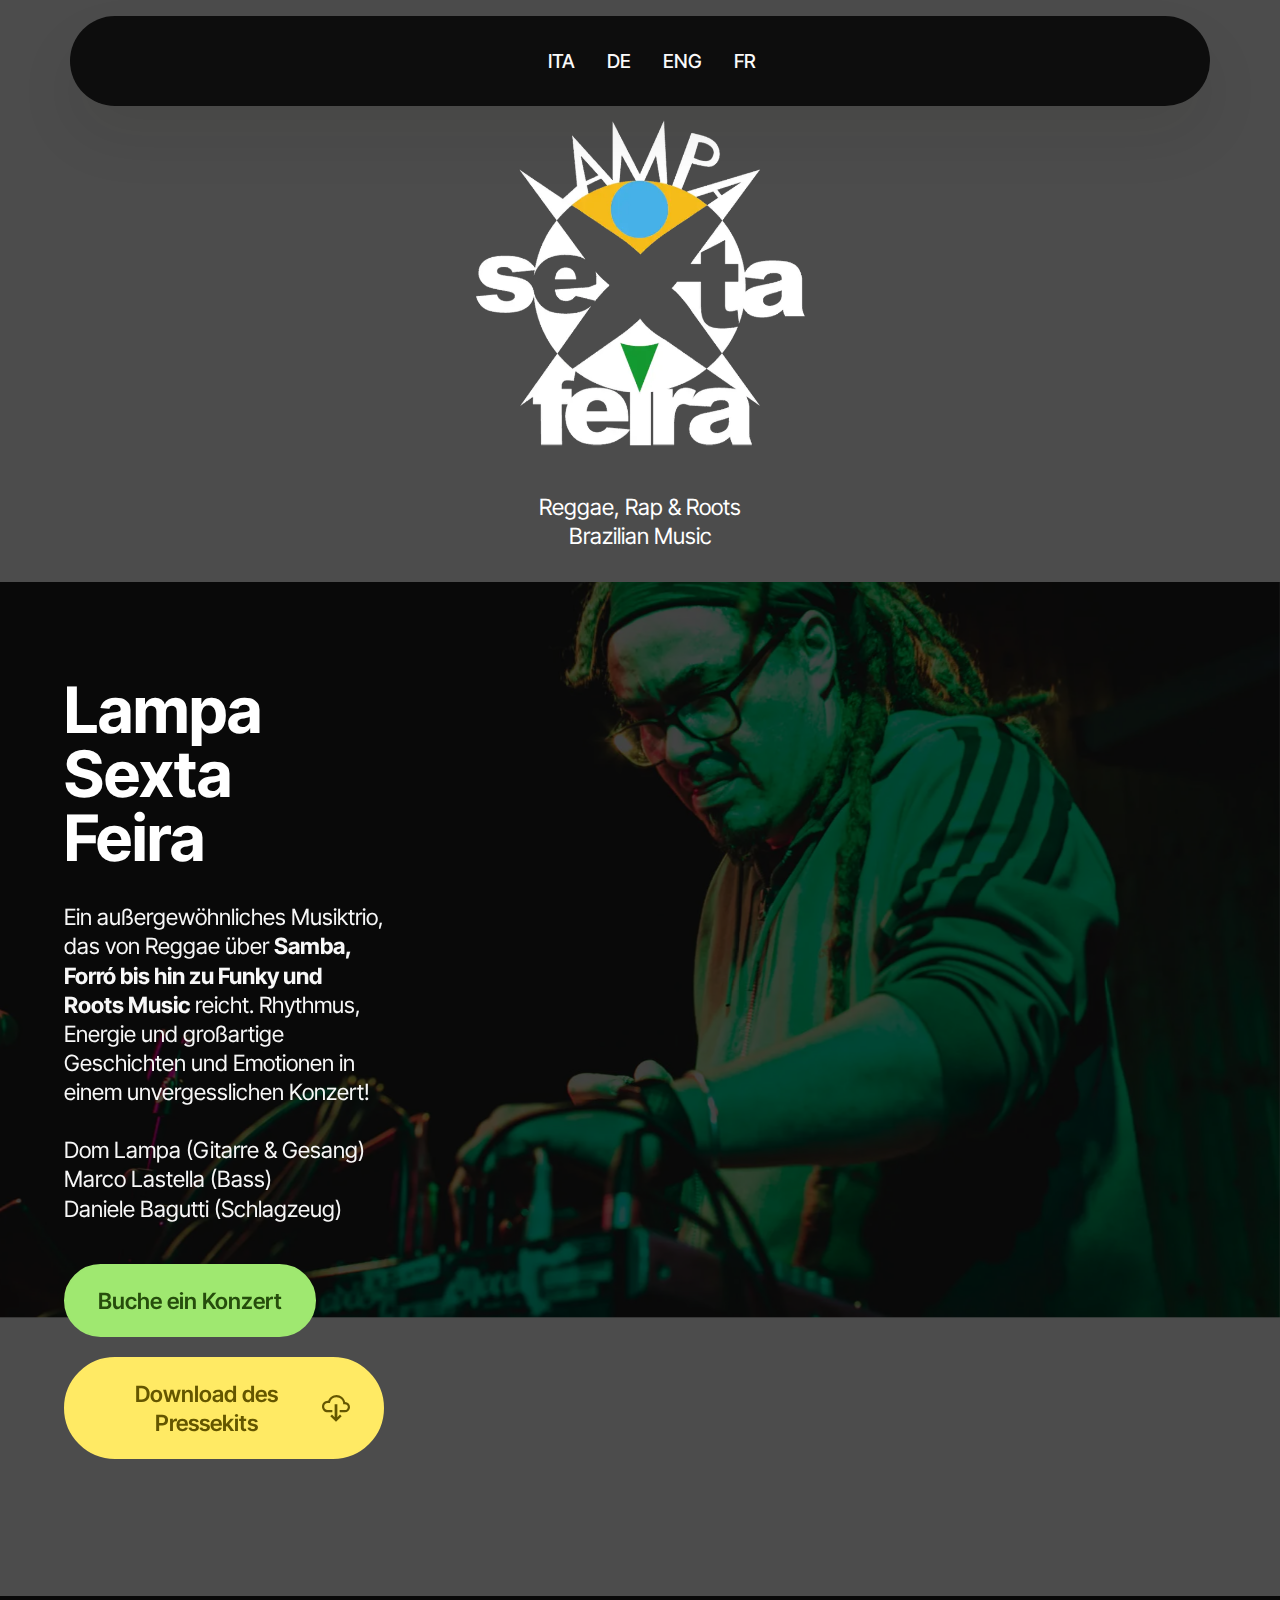
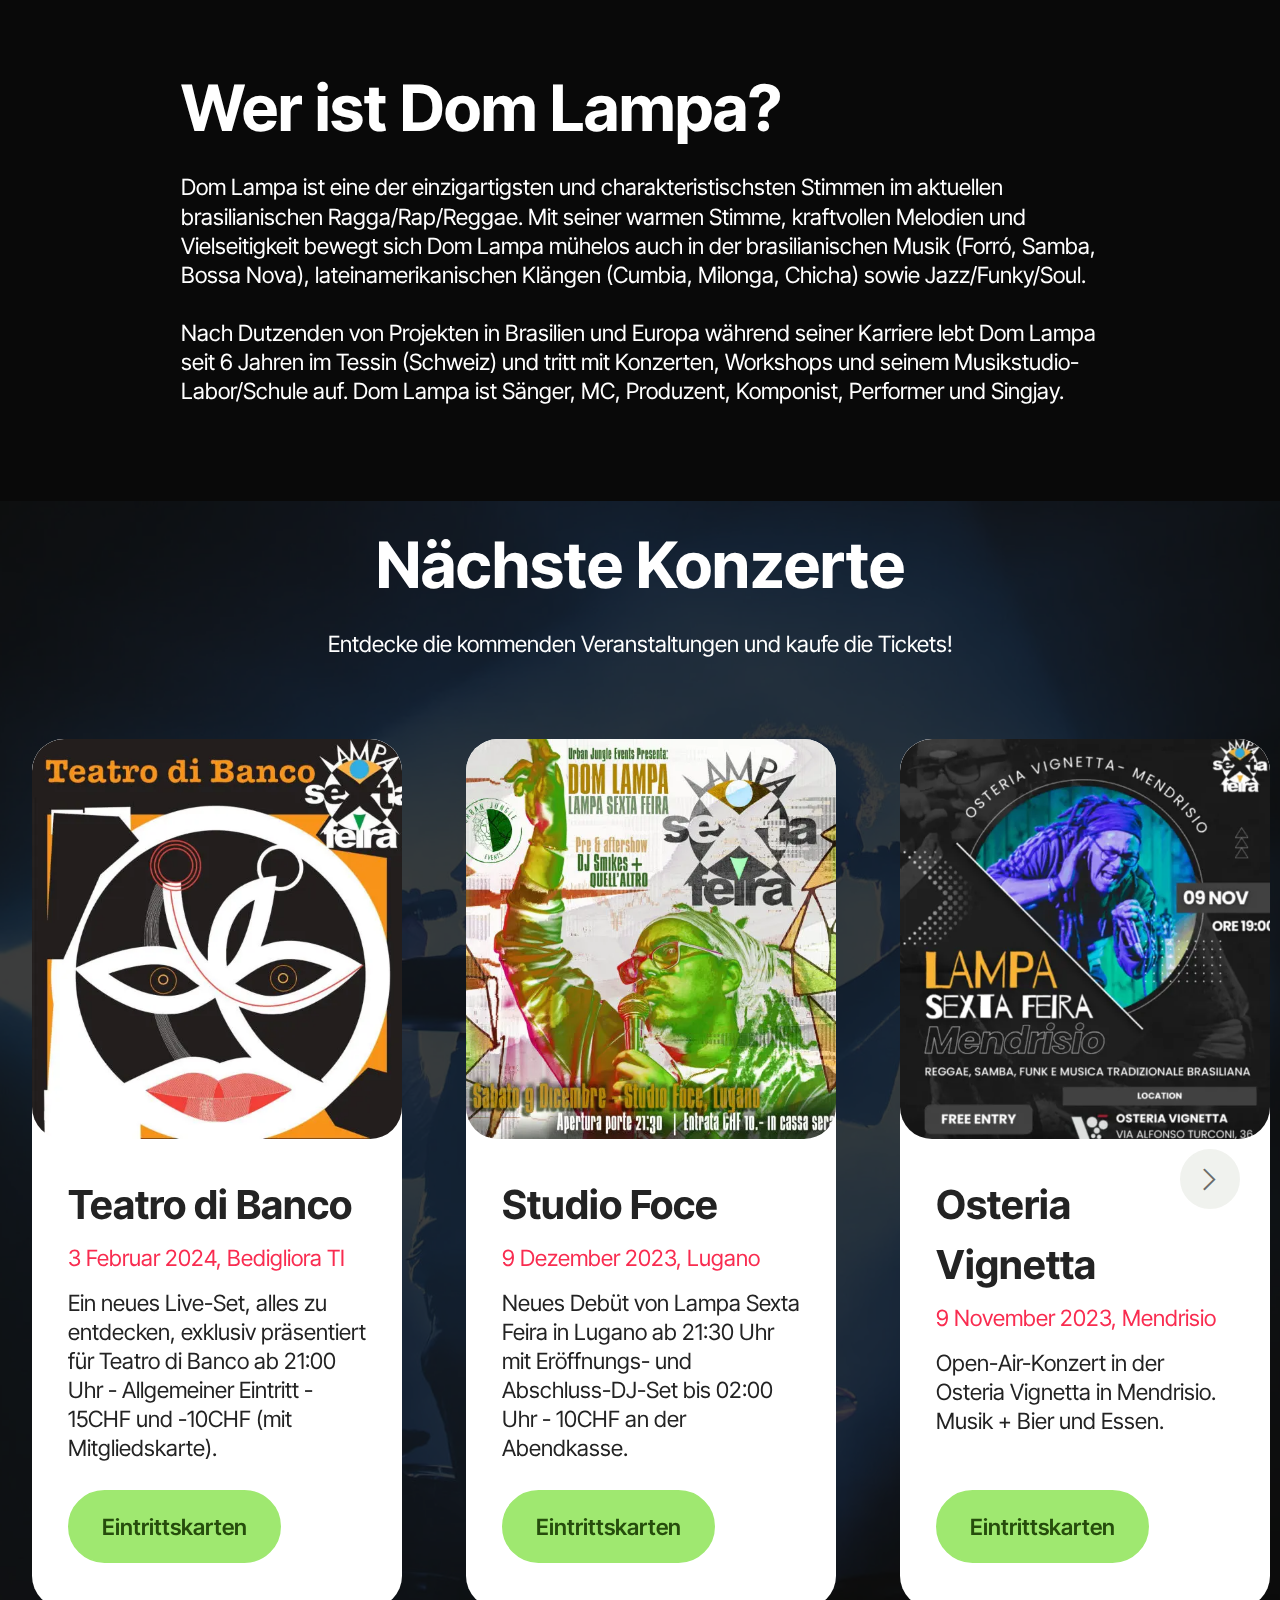
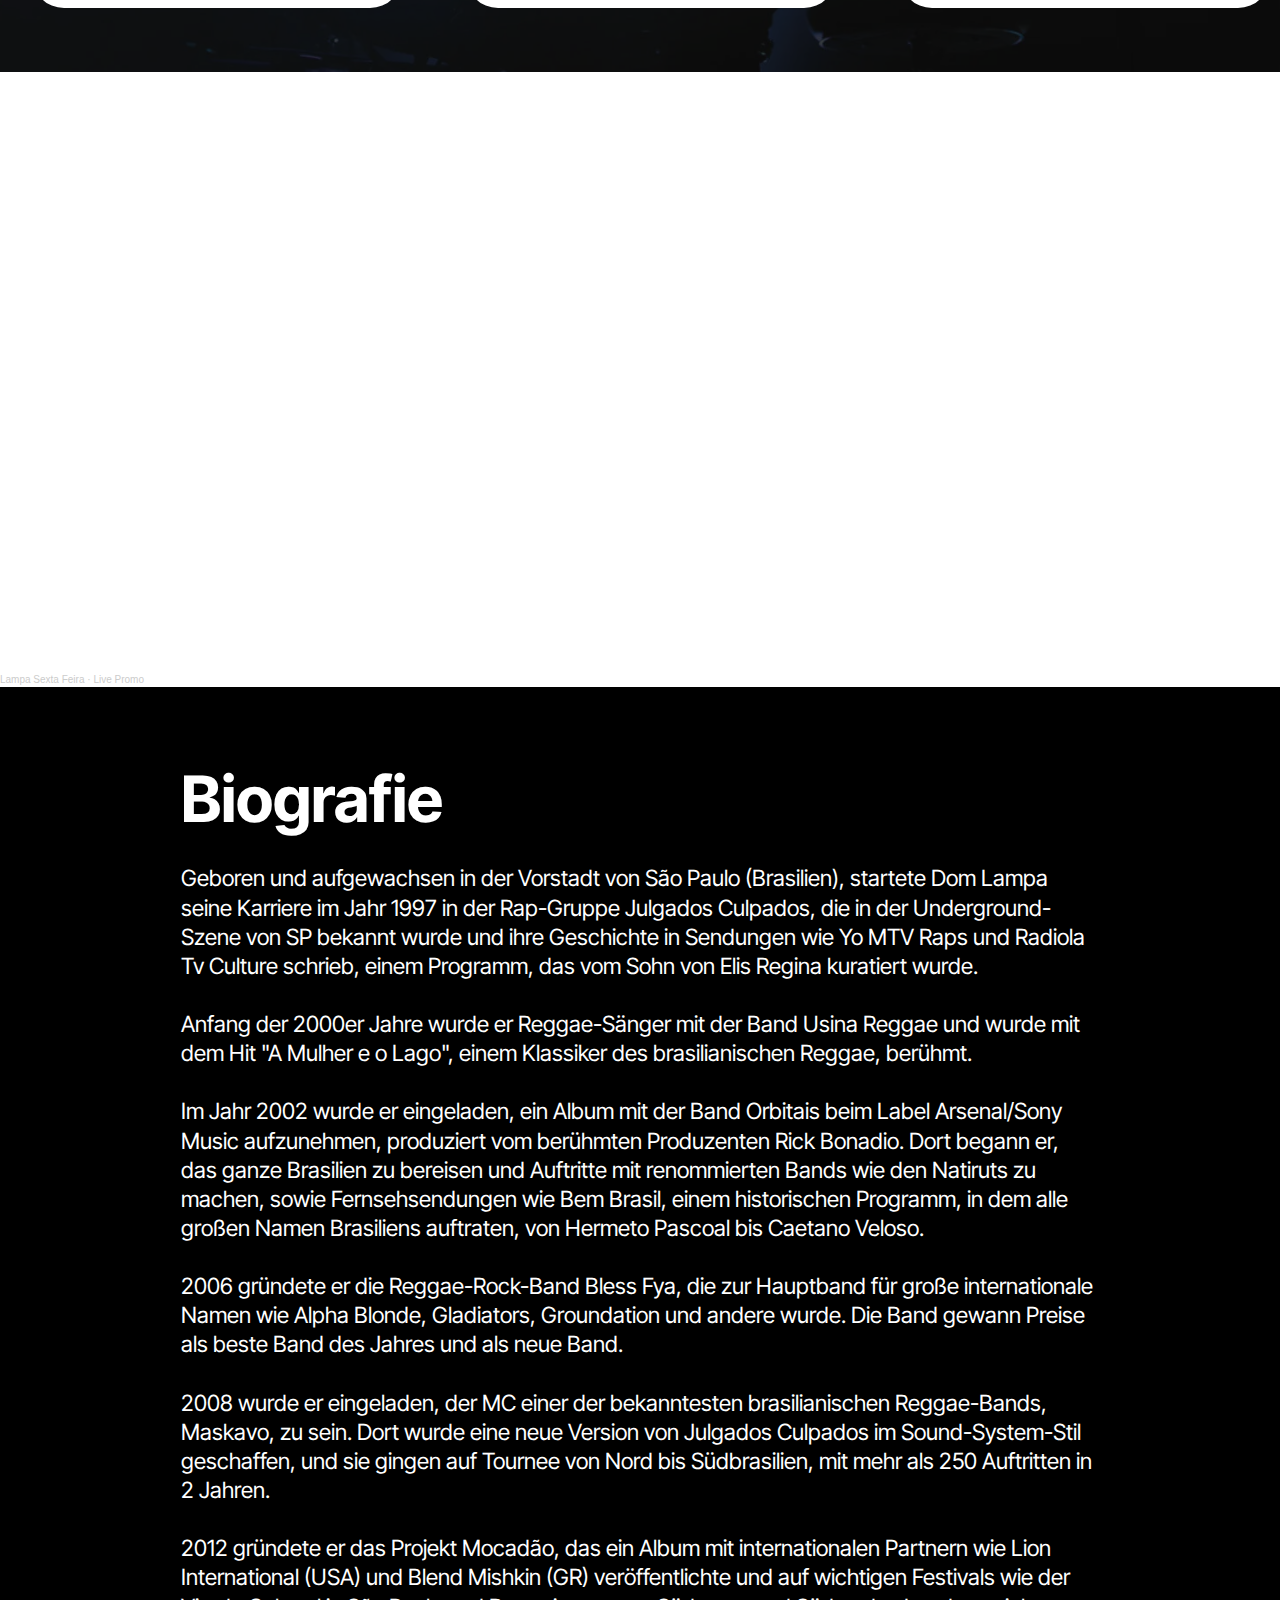
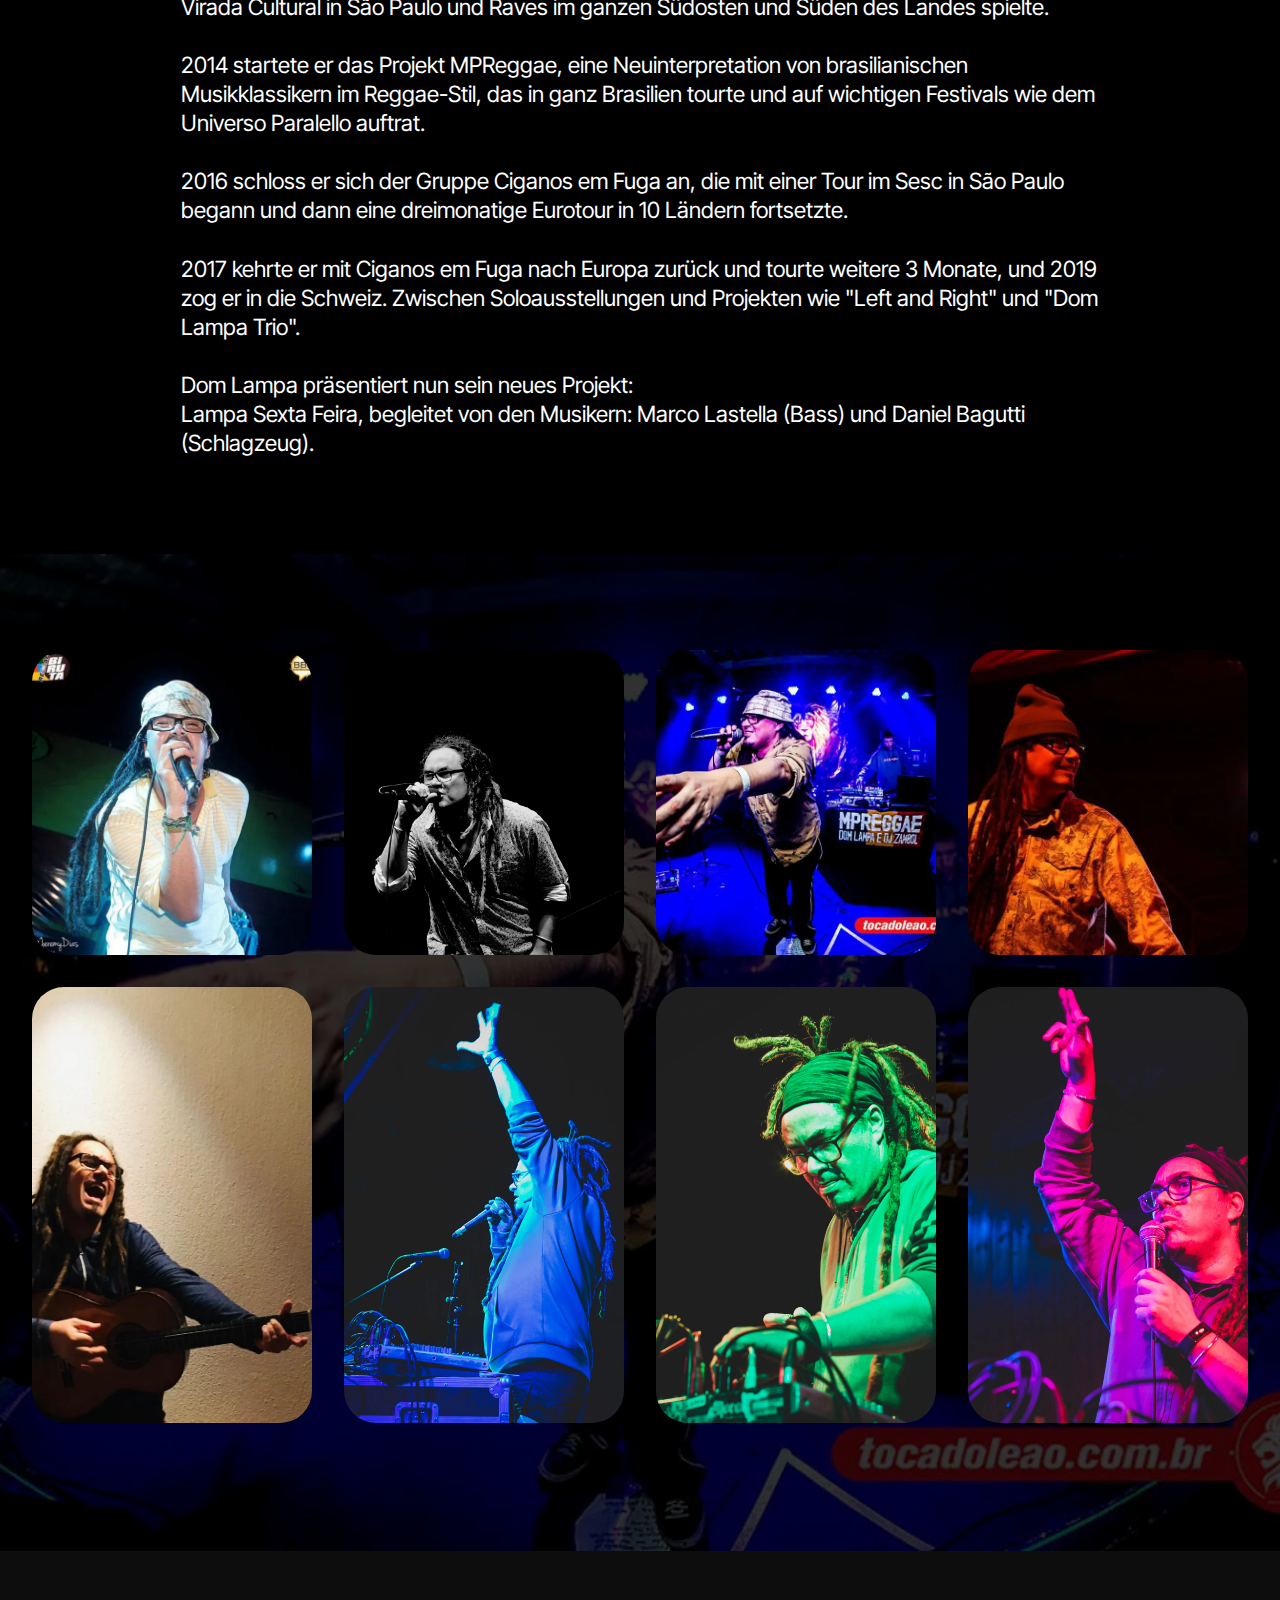
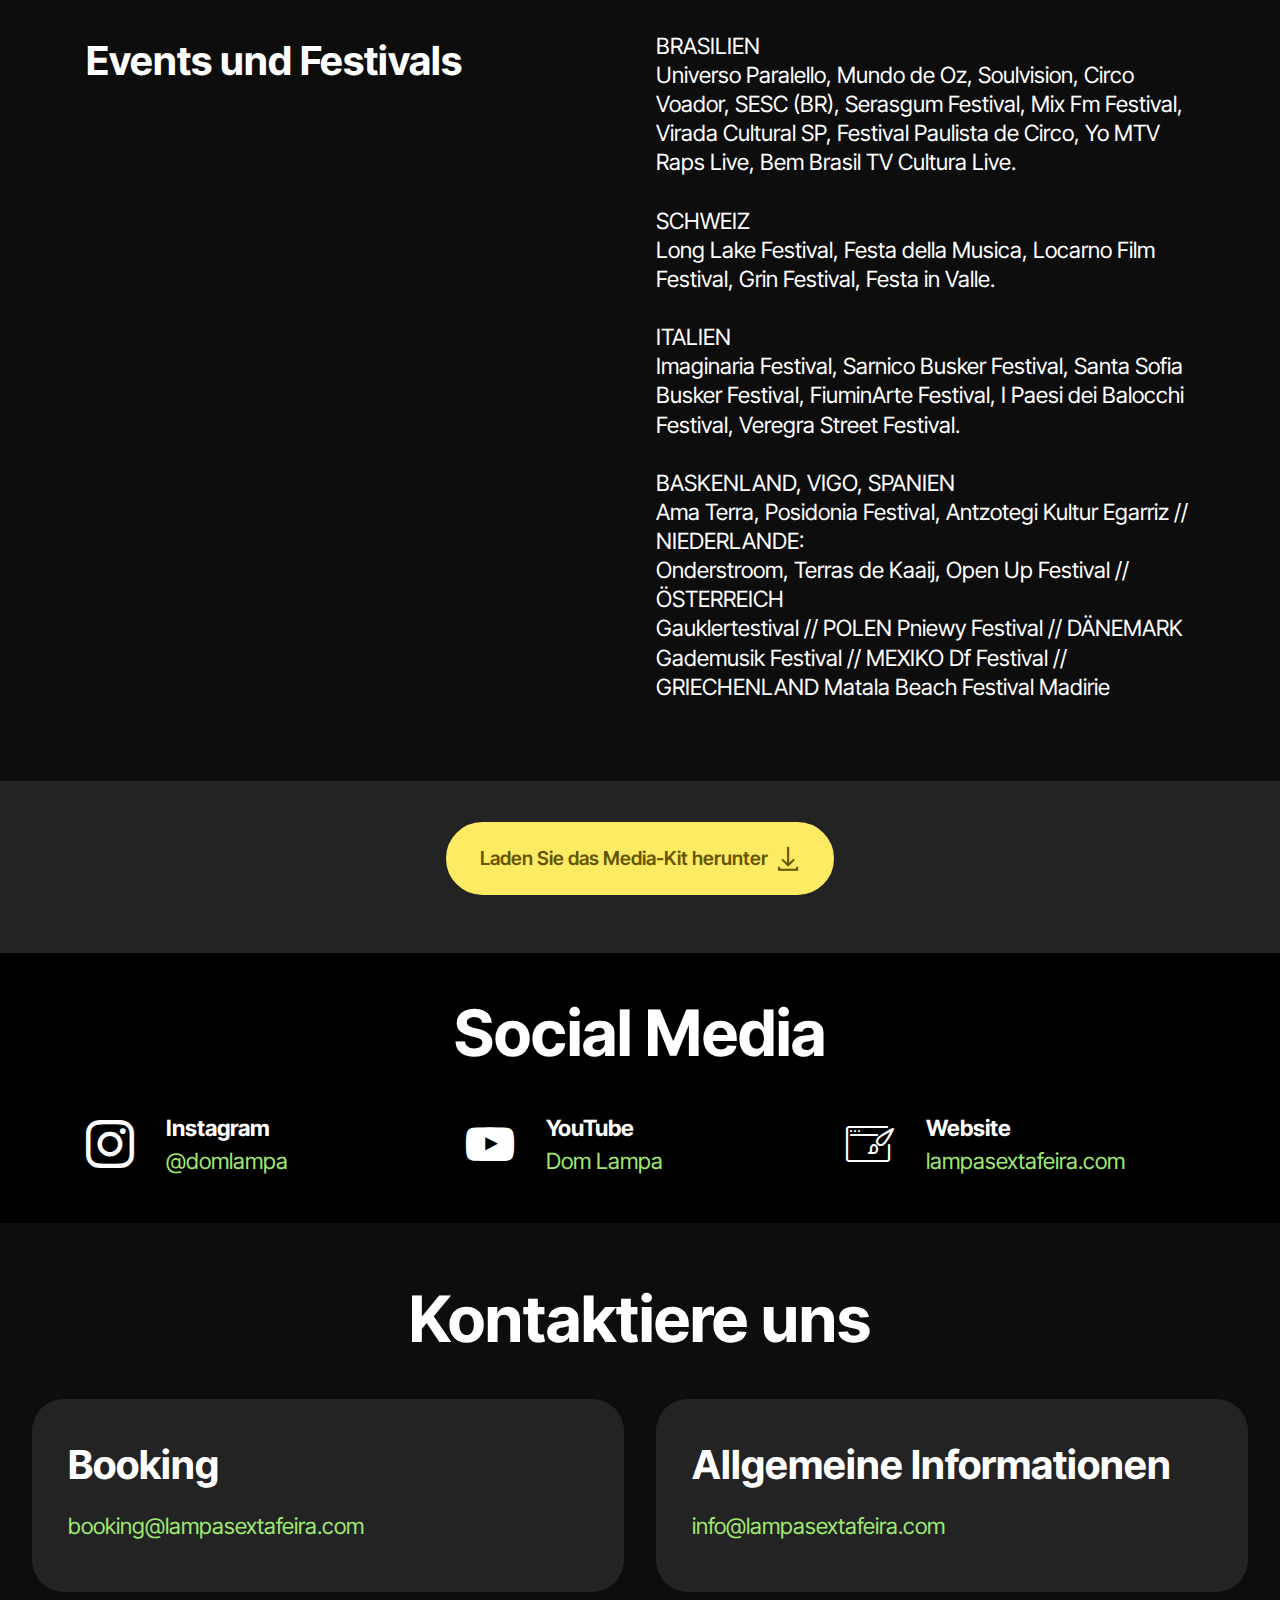
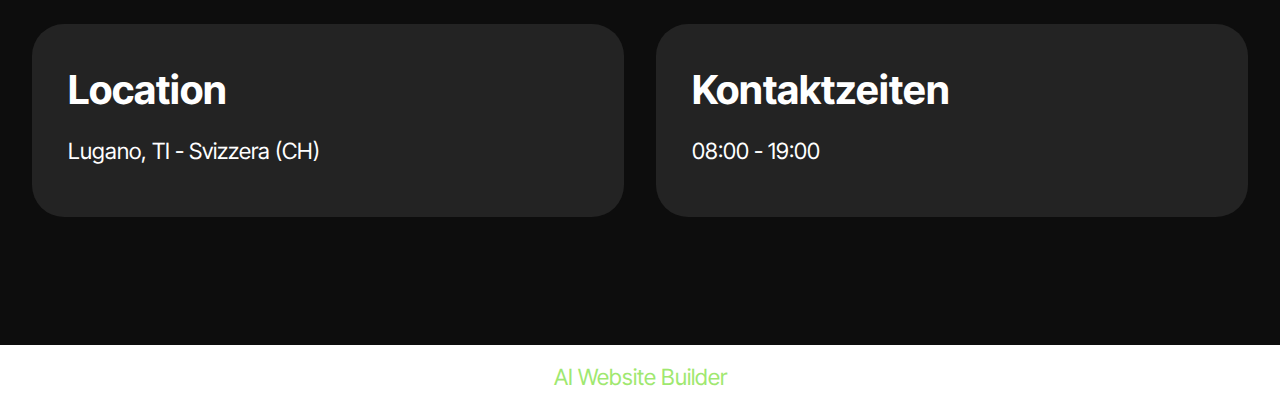
==== commit b5d85266: "create github pages" ====
--- a/de.html
+++ b/de.html
@@ -226,7 +226,7 @@
 	</div>
 </section>
 
-<iframe width="100%" height="600" scrolling="no" frameborder="no" allow="autoplay" src="https://w.soundcloud.com/player/?url=https%3A//api.soundcloud.com/playlists/1705974576&amp;color=%23ff5500&amp;auto_play=false&amp;hide_related=false&amp;show_comments=true&amp;show_user=true&amp;show_reposts=false&amp;show_teaser=true&amp;visual=true" class="cid-u1yVoFE6Cw" id="soundcloud1-1j" data-rv-view="362"></iframe><div style="font-size: 10px; color: #cccccc;line-break: anywhere;word-break: normal;overflow: hidden;white-space: nowrap;text-overflow: ellipsis; font-family: Interstate,Lucida Grande,Lucida Sans Unicode,Lucida Sans,Garuda,Verdana,Tahoma,sans-serif;font-weight: 100;" class="cid-u1yVoFE6Cw" id="soundcloud1-1j" data-rv-view="362"><a href="https://soundcloud.com/lampasextafeira" title="Lampa Sexta Feira" target="_blank" style="color: #cccccc; text-decoration: none;">Lampa Sexta Feira</a> · <a href="https://soundcloud.com/lampasextafeira/sets/live-promo" title="Live Promo" target="_blank" style="color: #cccccc; text-decoration: none;">Live Promo</a></div>
+<iframe width="100%" height="600" scrolling="no" frameborder="no" allow="autoplay" src="https://w.soundcloud.com/player/?url=https%3A//api.soundcloud.com/playlists/1705974576&amp;color=%23ff5500&amp;auto_play=false&amp;hide_related=false&amp;show_comments=true&amp;show_user=true&amp;show_reposts=false&amp;show_teaser=true&amp;visual=true" class="cid-u1yVoFE6Cw" id="soundcloud1-1j" data-rv-view="482"></iframe><div style="font-size: 10px; color: #cccccc;line-break: anywhere;word-break: normal;overflow: hidden;white-space: nowrap;text-overflow: ellipsis; font-family: Interstate,Lucida Grande,Lucida Sans Unicode,Lucida Sans,Garuda,Verdana,Tahoma,sans-serif;font-weight: 100;" class="cid-u1yVoFE6Cw" id="soundcloud1-1j" data-rv-view="482"><a href="https://soundcloud.com/lampasextafeira" title="Lampa Sexta Feira" target="_blank" style="color: #cccccc; text-decoration: none;">Lampa Sexta Feira</a> · <a href="https://soundcloud.com/lampasextafeira/sets/live-promo" title="Live Promo" target="_blank" style="color: #cccccc; text-decoration: none;">Live Promo</a></div>
 
 <section data-bs-version="5.1" class="article12 cid-u1yVoFMn6L" id="article12-1k">    
     
@@ -265,77 +265,77 @@
             
             
             <div class="col-12 col-md-6 col-lg-3 item gallery-image active">
-                <div class="item-wrapper mb-3" data-toggle="modal" data-bs-toggle="modal" data-target="#u1z93zrj8L-modal" data-bs-target="#u1z93zrj8L-modal">
-                    <img class="w-100" src="assets/images/lampa-1-598x618.webp" alt="Mobirise Website Builder" data-slide-to="0" data-bs-slide-to="0" data-target="#lb-u1z93zrj8L" data-bs-target="#lb-u1z93zrj8L">
-                    <div class="icon-wrapper">
-                        <span class="mobi-mbri mobi-mbri-search mbr-iconfont mbr-iconfont-btn"></span>
-                    </div>
-                </div>
-                
-            </div><div class="col-12 col-md-6 col-lg-3 item gallery-image active">
-                <div class="item-wrapper mb-3" data-toggle="modal" data-bs-toggle="modal" data-target="#u1z93zrj8L-modal" data-bs-target="#u1z93zrj8L-modal">
-                    <img class="w-100" src="assets/images/lampa-3-6000x4000.webp" alt="Mobirise Website Builder" data-slide-to="1" data-bs-slide-to="1" data-target="#lb-u1z93zrj8L" data-bs-target="#lb-u1z93zrj8L">
-                    <div class="icon-wrapper">
-                        <span class="mobi-mbri mobi-mbri-search mbr-iconfont mbr-iconfont-btn"></span>
-                    </div>
-                </div>
-                
-            </div><div class="col-12 col-md-6 col-lg-3 item gallery-image active">
-                <div class="item-wrapper mb-3" data-toggle="modal" data-bs-toggle="modal" data-target="#u1z93zrj8L-modal" data-bs-target="#u1z93zrj8L-modal">
-                    <img class="w-100" src="assets/images/lampa-12-960x640.webp" alt="Mobirise Website Builder" data-slide-to="2" data-bs-slide-to="2" data-target="#lb-u1z93zrj8L" data-bs-target="#lb-u1z93zrj8L">
-                    <div class="icon-wrapper">
-                        <span class="mobi-mbri mobi-mbri-search mbr-iconfont mbr-iconfont-btn"></span>
-                    </div>
-                </div>
-                
-            </div><div class="col-12 col-md-6 col-lg-3 item gallery-image active">
-                <div class="item-wrapper mb-3" data-toggle="modal" data-bs-toggle="modal" data-target="#u1z93zrj8L-modal" data-bs-target="#u1z93zrj8L-modal">
-                    <img class="w-100" src="assets/images/lampa-12-960x639.webp" alt="Mobirise Website Builder" data-slide-to="3" data-bs-slide-to="3" data-target="#lb-u1z93zrj8L" data-bs-target="#lb-u1z93zrj8L">
-                    <div class="icon-wrapper">
-                        <span class="mobi-mbri mobi-mbri-search mbr-iconfont mbr-iconfont-btn"></span>
-                    </div>
-                </div>
-                
-            </div><div class="col-12 col-md-6 col-lg-3 item gallery-image active">
-                <div class="item-wrapper mb-3" data-toggle="modal" data-bs-toggle="modal" data-target="#u1z93zrj8L-modal" data-bs-target="#u1z93zrj8L-modal">
-                    <img class="w-100" src="assets/images/lampa-15-1024x959.webp" alt="Mobirise Website Builder" data-slide-to="4" data-bs-slide-to="4" data-target="#lb-u1z93zrj8L" data-bs-target="#lb-u1z93zrj8L">
-                    <div class="icon-wrapper">
-                        <span class="mobi-mbri mobi-mbri-search mbr-iconfont mbr-iconfont-btn"></span>
-                    </div>
-                </div>
-                
-            </div><div class="col-12 col-md-6 col-lg-3 item gallery-image active">
-                <div class="item-wrapper mb-3" data-toggle="modal" data-bs-toggle="modal" data-target="#u1z93zrj8L-modal" data-bs-target="#u1z93zrj8L-modal">
-                    <img class="w-100" src="assets/images/lampa-17-2136x3204.webp" alt="Mobirise Website Builder" data-slide-to="5" data-bs-slide-to="5" data-target="#lb-u1z93zrj8L" data-bs-target="#lb-u1z93zrj8L">
-                    <div class="icon-wrapper">
-                        <span class="mobi-mbri mobi-mbri-search mbr-iconfont mbr-iconfont-btn"></span>
-                    </div>
-                </div>
-                
-            </div><div class="col-12 col-md-6 col-lg-3 item gallery-image active">
-                <div class="item-wrapper mb-3" data-toggle="modal" data-bs-toggle="modal" data-target="#u1z93zrj8L-modal" data-bs-target="#u1z93zrj8L-modal">
-                    <img class="w-100" src="assets/images/lampa-19-5040x3360.webp" alt="Mobirise Website Builder" data-slide-to="6" data-bs-slide-to="6" data-target="#lb-u1z93zrj8L" data-bs-target="#lb-u1z93zrj8L">
-                    <div class="icon-wrapper">
-                        <span class="mobi-mbri mobi-mbri-search mbr-iconfont mbr-iconfont-btn"></span>
-                    </div>
-                </div>
-                
-            </div><div class="col-12 col-md-6 col-lg-3 item gallery-image active">
-                <div class="item-wrapper mb-3" data-toggle="modal" data-bs-toggle="modal" data-target="#u1z93zrj8L-modal" data-bs-target="#u1z93zrj8L-modal">
-                    <img class="w-100" src="assets/images/lampa-22-5040x3360.webp" alt="Mobirise Website Builder" data-slide-to="7" data-bs-slide-to="7" data-target="#lb-u1z93zrj8L" data-bs-target="#lb-u1z93zrj8L">
-                    <div class="icon-wrapper">
-                        <span class="mobi-mbri mobi-mbri-search mbr-iconfont mbr-iconfont-btn"></span>
-                    </div>
-                </div>
-                
-            </div>
-        </div>
-
-        <div class="modal mbr-slider" tabindex="-1" role="dialog" aria-hidden="true" id="u1z93zrj8L-modal">
+                <div class="item-wrapper mb-3" data-toggle="modal" data-bs-toggle="modal" data-target="#u1zbMZobP8-modal" data-bs-target="#u1zbMZobP8-modal">
+                    <img class="w-100" src="assets/images/lampa-1-598x618.webp" alt="Mobirise Website Builder" data-slide-to="0" data-bs-slide-to="0" data-target="#lb-u1zbMZobP8" data-bs-target="#lb-u1zbMZobP8">
+                    <div class="icon-wrapper">
+                        <span class="mobi-mbri mobi-mbri-search mbr-iconfont mbr-iconfont-btn"></span>
+                    </div>
+                </div>
+                
+            </div><div class="col-12 col-md-6 col-lg-3 item gallery-image active">
+                <div class="item-wrapper mb-3" data-toggle="modal" data-bs-toggle="modal" data-target="#u1zbMZobP8-modal" data-bs-target="#u1zbMZobP8-modal">
+                    <img class="w-100" src="assets/images/lampa-3-6000x4000.webp" alt="Mobirise Website Builder" data-slide-to="1" data-bs-slide-to="1" data-target="#lb-u1zbMZobP8" data-bs-target="#lb-u1zbMZobP8">
+                    <div class="icon-wrapper">
+                        <span class="mobi-mbri mobi-mbri-search mbr-iconfont mbr-iconfont-btn"></span>
+                    </div>
+                </div>
+                
+            </div><div class="col-12 col-md-6 col-lg-3 item gallery-image active">
+                <div class="item-wrapper mb-3" data-toggle="modal" data-bs-toggle="modal" data-target="#u1zbMZobP8-modal" data-bs-target="#u1zbMZobP8-modal">
+                    <img class="w-100" src="assets/images/lampa-12-960x640.webp" alt="Mobirise Website Builder" data-slide-to="2" data-bs-slide-to="2" data-target="#lb-u1zbMZobP8" data-bs-target="#lb-u1zbMZobP8">
+                    <div class="icon-wrapper">
+                        <span class="mobi-mbri mobi-mbri-search mbr-iconfont mbr-iconfont-btn"></span>
+                    </div>
+                </div>
+                
+            </div><div class="col-12 col-md-6 col-lg-3 item gallery-image active">
+                <div class="item-wrapper mb-3" data-toggle="modal" data-bs-toggle="modal" data-target="#u1zbMZobP8-modal" data-bs-target="#u1zbMZobP8-modal">
+                    <img class="w-100" src="assets/images/lampa-12-960x639.webp" alt="Mobirise Website Builder" data-slide-to="3" data-bs-slide-to="3" data-target="#lb-u1zbMZobP8" data-bs-target="#lb-u1zbMZobP8">
+                    <div class="icon-wrapper">
+                        <span class="mobi-mbri mobi-mbri-search mbr-iconfont mbr-iconfont-btn"></span>
+                    </div>
+                </div>
+                
+            </div><div class="col-12 col-md-6 col-lg-3 item gallery-image active">
+                <div class="item-wrapper mb-3" data-toggle="modal" data-bs-toggle="modal" data-target="#u1zbMZobP8-modal" data-bs-target="#u1zbMZobP8-modal">
+                    <img class="w-100" src="assets/images/lampa-15-1024x959.webp" alt="Mobirise Website Builder" data-slide-to="4" data-bs-slide-to="4" data-target="#lb-u1zbMZobP8" data-bs-target="#lb-u1zbMZobP8">
+                    <div class="icon-wrapper">
+                        <span class="mobi-mbri mobi-mbri-search mbr-iconfont mbr-iconfont-btn"></span>
+                    </div>
+                </div>
+                
+            </div><div class="col-12 col-md-6 col-lg-3 item gallery-image active">
+                <div class="item-wrapper mb-3" data-toggle="modal" data-bs-toggle="modal" data-target="#u1zbMZobP8-modal" data-bs-target="#u1zbMZobP8-modal">
+                    <img class="w-100" src="assets/images/lampa-17-2136x3204.webp" alt="Mobirise Website Builder" data-slide-to="5" data-bs-slide-to="5" data-target="#lb-u1zbMZobP8" data-bs-target="#lb-u1zbMZobP8">
+                    <div class="icon-wrapper">
+                        <span class="mobi-mbri mobi-mbri-search mbr-iconfont mbr-iconfont-btn"></span>
+                    </div>
+                </div>
+                
+            </div><div class="col-12 col-md-6 col-lg-3 item gallery-image active">
+                <div class="item-wrapper mb-3" data-toggle="modal" data-bs-toggle="modal" data-target="#u1zbMZobP8-modal" data-bs-target="#u1zbMZobP8-modal">
+                    <img class="w-100" src="assets/images/lampa-19-5040x3360.webp" alt="Mobirise Website Builder" data-slide-to="6" data-bs-slide-to="6" data-target="#lb-u1zbMZobP8" data-bs-target="#lb-u1zbMZobP8">
+                    <div class="icon-wrapper">
+                        <span class="mobi-mbri mobi-mbri-search mbr-iconfont mbr-iconfont-btn"></span>
+                    </div>
+                </div>
+                
+            </div><div class="col-12 col-md-6 col-lg-3 item gallery-image active">
+                <div class="item-wrapper mb-3" data-toggle="modal" data-bs-toggle="modal" data-target="#u1zbMZobP8-modal" data-bs-target="#u1zbMZobP8-modal">
+                    <img class="w-100" src="assets/images/lampa-22-5040x3360.webp" alt="Mobirise Website Builder" data-slide-to="7" data-bs-slide-to="7" data-target="#lb-u1zbMZobP8" data-bs-target="#lb-u1zbMZobP8">
+                    <div class="icon-wrapper">
+                        <span class="mobi-mbri mobi-mbri-search mbr-iconfont mbr-iconfont-btn"></span>
+                    </div>
+                </div>
+                
+            </div>
+        </div>
+
+        <div class="modal mbr-slider" tabindex="-1" role="dialog" aria-hidden="true" id="u1zbMZobP8-modal">
             <div class="modal-dialog" role="document">
                 <div class="modal-content">
                     <div class="modal-body">
-                        <div class="carousel slide" data-pause="false" data-bs-pause="false" id="lb-u1z93zrj8L" data-interval="5000" data-bs-interval="5000">
+                        <div class="carousel slide" data-pause="false" data-bs-pause="false" id="lb-u1zbMZobP8" data-interval="5000" data-bs-interval="5000">
                             <div class="carousel-inner">
                                 
                                 
@@ -363,7 +363,7 @@
                                 </div>
                             </div>
                             <ol class="carousel-indicators">
-                                <li data-slide-to="0" data-bs-slide-to="0" class="active" data-target="#lb-u1z93zrj8L" data-bs-target="#lb-u1z93zrj8L"></li><li data-slide-to="1" data-bs-slide-to="1" class="" data-target="#lb-u1z93zrj8L" data-bs-target="#lb-u1z93zrj8L"></li><li data-slide-to="2" data-bs-slide-to="2" class="" data-target="#lb-u1z93zrj8L" data-bs-target="#lb-u1z93zrj8L"></li><li data-slide-to="3" data-bs-slide-to="3" class="" data-target="#lb-u1z93zrj8L" data-bs-target="#lb-u1z93zrj8L"></li><li data-slide-to="4" data-bs-slide-to="4" class="" data-target="#lb-u1z93zrj8L" data-bs-target="#lb-u1z93zrj8L"></li><li data-slide-to="5" data-bs-slide-to="5" class="" data-target="#lb-u1z93zrj8L" data-bs-target="#lb-u1z93zrj8L"></li><li data-slide-to="6" data-bs-slide-to="6" class="" data-target="#lb-u1z93zrj8L" data-bs-target="#lb-u1z93zrj8L"></li><li data-slide-to="7" data-bs-slide-to="7" class="" data-target="#lb-u1z93zrj8L" data-bs-target="#lb-u1z93zrj8L"></li>
+                                <li data-slide-to="0" data-bs-slide-to="0" class="active" data-target="#lb-u1zbMZobP8" data-bs-target="#lb-u1zbMZobP8"></li><li data-slide-to="1" data-bs-slide-to="1" class="" data-target="#lb-u1zbMZobP8" data-bs-target="#lb-u1zbMZobP8"></li><li data-slide-to="2" data-bs-slide-to="2" class="" data-target="#lb-u1zbMZobP8" data-bs-target="#lb-u1zbMZobP8"></li><li data-slide-to="3" data-bs-slide-to="3" class="" data-target="#lb-u1zbMZobP8" data-bs-target="#lb-u1zbMZobP8"></li><li data-slide-to="4" data-bs-slide-to="4" class="" data-target="#lb-u1zbMZobP8" data-bs-target="#lb-u1zbMZobP8"></li><li data-slide-to="5" data-bs-slide-to="5" class="" data-target="#lb-u1zbMZobP8" data-bs-target="#lb-u1zbMZobP8"></li><li data-slide-to="6" data-bs-slide-to="6" class="" data-target="#lb-u1zbMZobP8" data-bs-target="#lb-u1zbMZobP8"></li><li data-slide-to="7" data-bs-slide-to="7" class="" data-target="#lb-u1zbMZobP8" data-bs-target="#lb-u1zbMZobP8"></li>
                                 
                                 
                                 
@@ -374,11 +374,11 @@
                             </ol>
                             <a role="button" href="" class="close" data-dismiss="modal" data-bs-dismiss="modal" aria-label="Close">
                             </a>
-                            <a class="carousel-control-prev carousel-control" role="button" data-slide="prev" data-bs-slide="prev" href="#lb-u1z93zrj8L">
+                            <a class="carousel-control-prev carousel-control" role="button" data-slide="prev" data-bs-slide="prev" href="#lb-u1zbMZobP8">
                                 <span class="mobi-mbri mobi-mbri-arrow-prev" aria-hidden="true"></span>
                                 <span class="sr-only visually-hidden">Previous</span>
                             </a>
-                            <a class="carousel-control-next carousel-control" role="button" data-slide="next" data-bs-slide="next" href="#lb-u1z93zrj8L">
+                            <a class="carousel-control-next carousel-control" role="button" data-slide="next" data-bs-slide="next" href="#lb-u1zbMZobP8">
                                 <span class="mobi-mbri mobi-mbri-arrow-next" aria-hidden="true"></span>
                                 <span class="sr-only visually-hidden">Next</span>
                             </a>
@@ -527,7 +527,7 @@
             </div>
         </div>
     </div>
-</section><section class="display-7" style="padding: 0;align-items: center;justify-content: center;flex-wrap: wrap;    align-content: center;display: flex;position: relative;height: 4rem;"><a href="https://mobiri.se/175014" style="flex: 1 1;height: 4rem;position: absolute;width: 100%;z-index: 1;"><img alt="" style="height: 4rem;" src="[data-uri]"></a><p style="margin: 0;text-align: center;" class="display-7">&#8204;</p><a style="z-index:1" href="https://mobirise.com/offline-website-builder.html">Offline Website Builder</a></section><script src="assets/bootstrap/js/bootstrap.bundle.min.js"></script>  <script src="assets/parallax/jarallax.js"></script>  <script src="assets/smoothscroll/smooth-scroll.js"></script>  <script src="assets/ytplayer/index.js"></script>  <script src="assets/vimeoplayer/player.js"></script>  <script src="assets/embla/embla.min.js"></script>  <script src="assets/embla/script.js"></script>  <script src="assets/dropdown/js/navbar-dropdown.js"></script>  <script src="assets/theme/js/script.js"></script>  
+</section><section class="display-7" style="padding: 0;align-items: center;justify-content: center;flex-wrap: wrap;    align-content: center;display: flex;position: relative;height: 4rem;"><a href="https://mobiri.se/175014" style="flex: 1 1;height: 4rem;position: absolute;width: 100%;z-index: 1;"><img alt="" style="height: 4rem;" src="[data-uri]"></a><p style="margin: 0;text-align: center;" class="display-7">&#8204;</p><a style="z-index:1" href="https://mobirise.com/builder/ai-website-builder.html">AI Website Builder</a></section><script src="assets/bootstrap/js/bootstrap.bundle.min.js"></script>  <script src="assets/parallax/jarallax.js"></script>  <script src="assets/smoothscroll/smooth-scroll.js"></script>  <script src="assets/ytplayer/index.js"></script>  <script src="assets/vimeoplayer/player.js"></script>  <script src="assets/embla/embla.min.js"></script>  <script src="assets/embla/script.js"></script>  <script src="assets/dropdown/js/navbar-dropdown.js"></script>  <script src="assets/theme/js/script.js"></script>  
   
   
 </body>
--- a/assets/mobirise/css/mbr-additional.css
+++ b/assets/mobirise/css/mbr-additional.css
@@ -729,7 +729,7 @@
   transition: color 0.6s;
 }
 .cid-tSQXvlnLCw {
-  padding-top: 3rem;
+  padding-top: 7rem;
   padding-bottom: 0rem;
 }
 .cid-tSQXvlnLCw .mbr-fallback-image.disabled {
@@ -1955,7 +1955,7 @@
   }
 }
 .cid-u1yVoE8i1l {
-  padding-top: 3rem;
+  padding-top: 7rem;
   padding-bottom: 0rem;
 }
 .cid-u1yVoE8i1l .mbr-fallback-image.disabled {
@@ -3745,7 +3745,7 @@
   }
 }
 .cid-u1z0HWhcz3 {
-  padding-top: 8rem;
+  padding-top: 7rem;
   padding-bottom: 0rem;
 }
 .cid-u1z0HWhcz3 .mbr-fallback-image.disabled {
@@ -4407,7 +4407,7 @@
   color: #ffffff;
 }
 .cid-u1z5Py8kBz {
-  padding-top: 3rem;
+  padding-top: 7rem;
   padding-bottom: 0rem;
 }
 .cid-u1z5Py8kBz .mbr-fallback-image.disabled {
--- a/assets/mobirise/css/mbr-additional.css
+++ b/assets/mobirise/css/mbr-additional.css
@@ -729,7 +729,7 @@
   transition: color 0.6s;
 }
 .cid-tSQXvlnLCw {
-  padding-top: 3rem;
+  padding-top: 7rem;
   padding-bottom: 0rem;
 }
 .cid-tSQXvlnLCw .mbr-fallback-image.disabled {
@@ -1955,7 +1955,7 @@
   }
 }
 .cid-u1yVoE8i1l {
-  padding-top: 3rem;
+  padding-top: 7rem;
   padding-bottom: 0rem;
 }
 .cid-u1yVoE8i1l .mbr-fallback-image.disabled {
@@ -3745,7 +3745,7 @@
   }
 }
 .cid-u1z0HWhcz3 {
-  padding-top: 8rem;
+  padding-top: 7rem;
   padding-bottom: 0rem;
 }
 .cid-u1z0HWhcz3 .mbr-fallback-image.disabled {
@@ -4407,7 +4407,7 @@
   color: #ffffff;
 }
 .cid-u1z5Py8kBz {
-  padding-top: 3rem;
+  padding-top: 7rem;
   padding-bottom: 0rem;
 }
 .cid-u1z5Py8kBz .mbr-fallback-image.disabled {
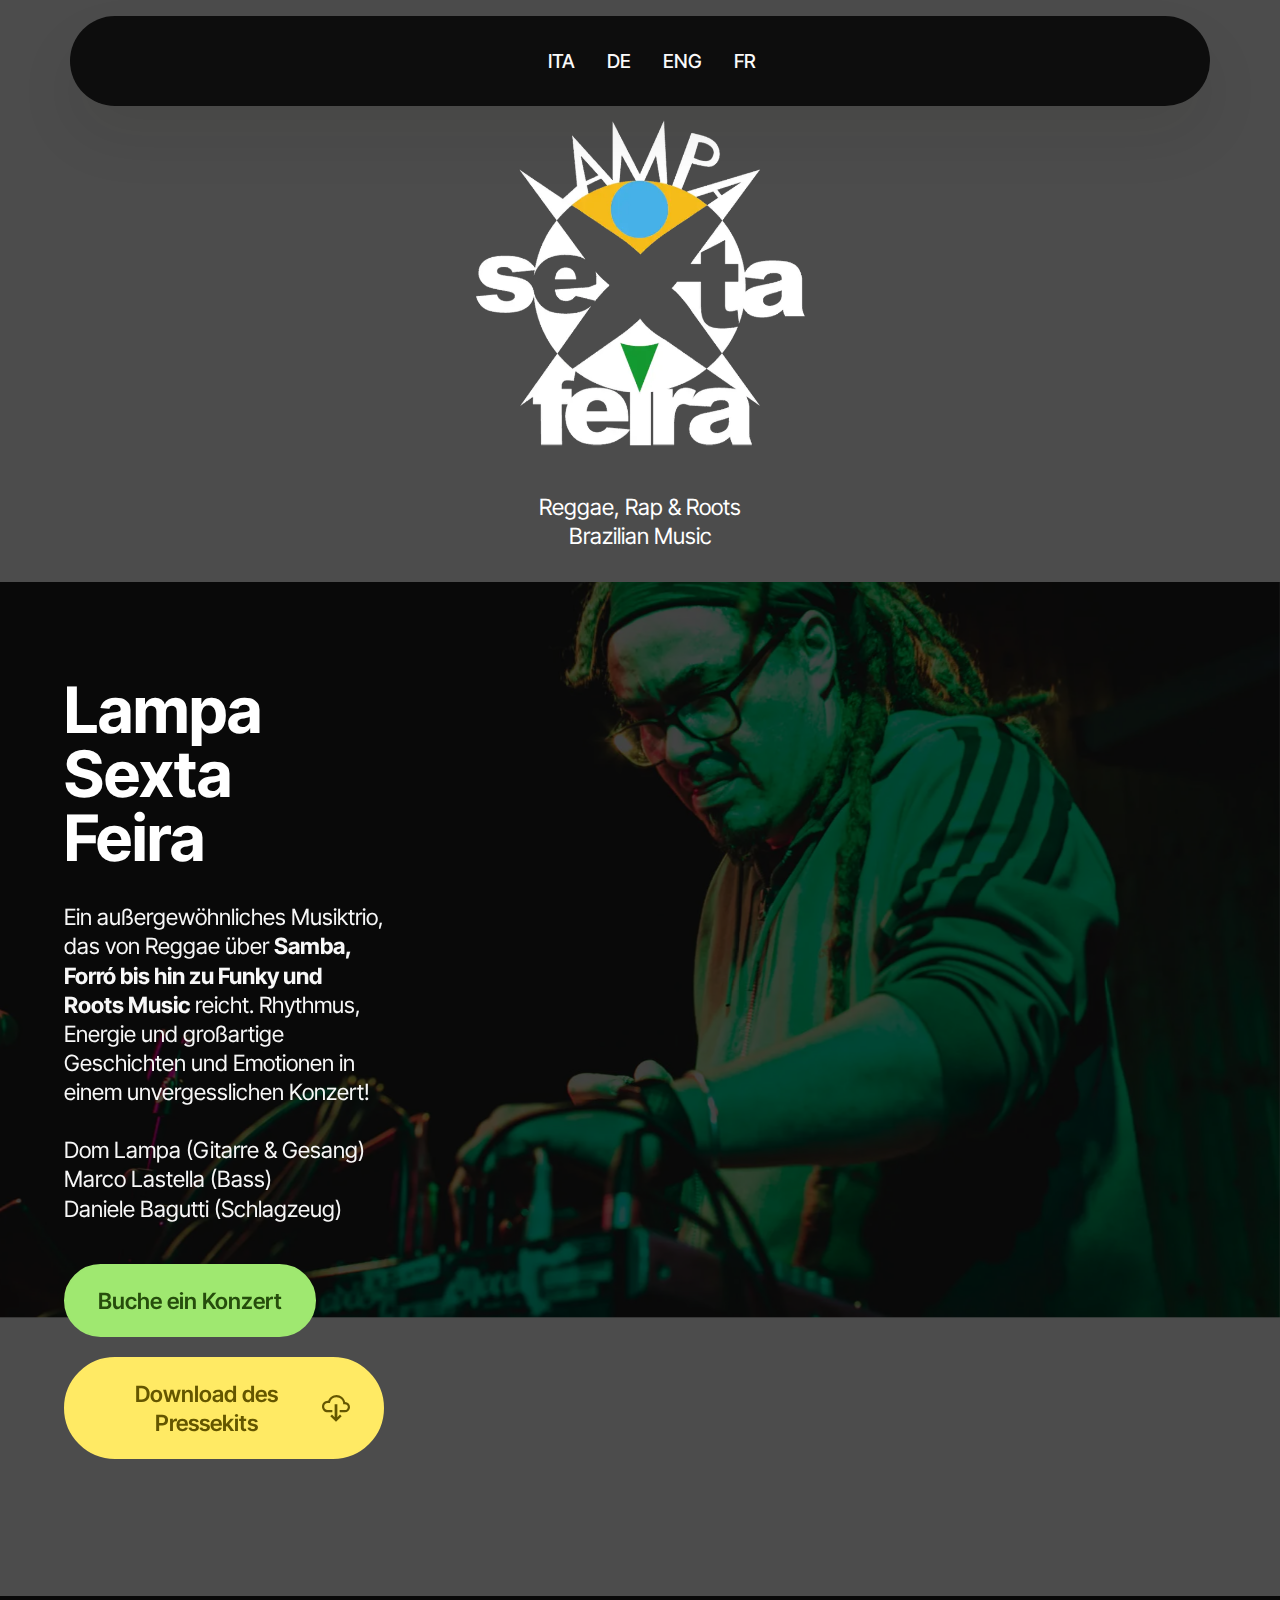
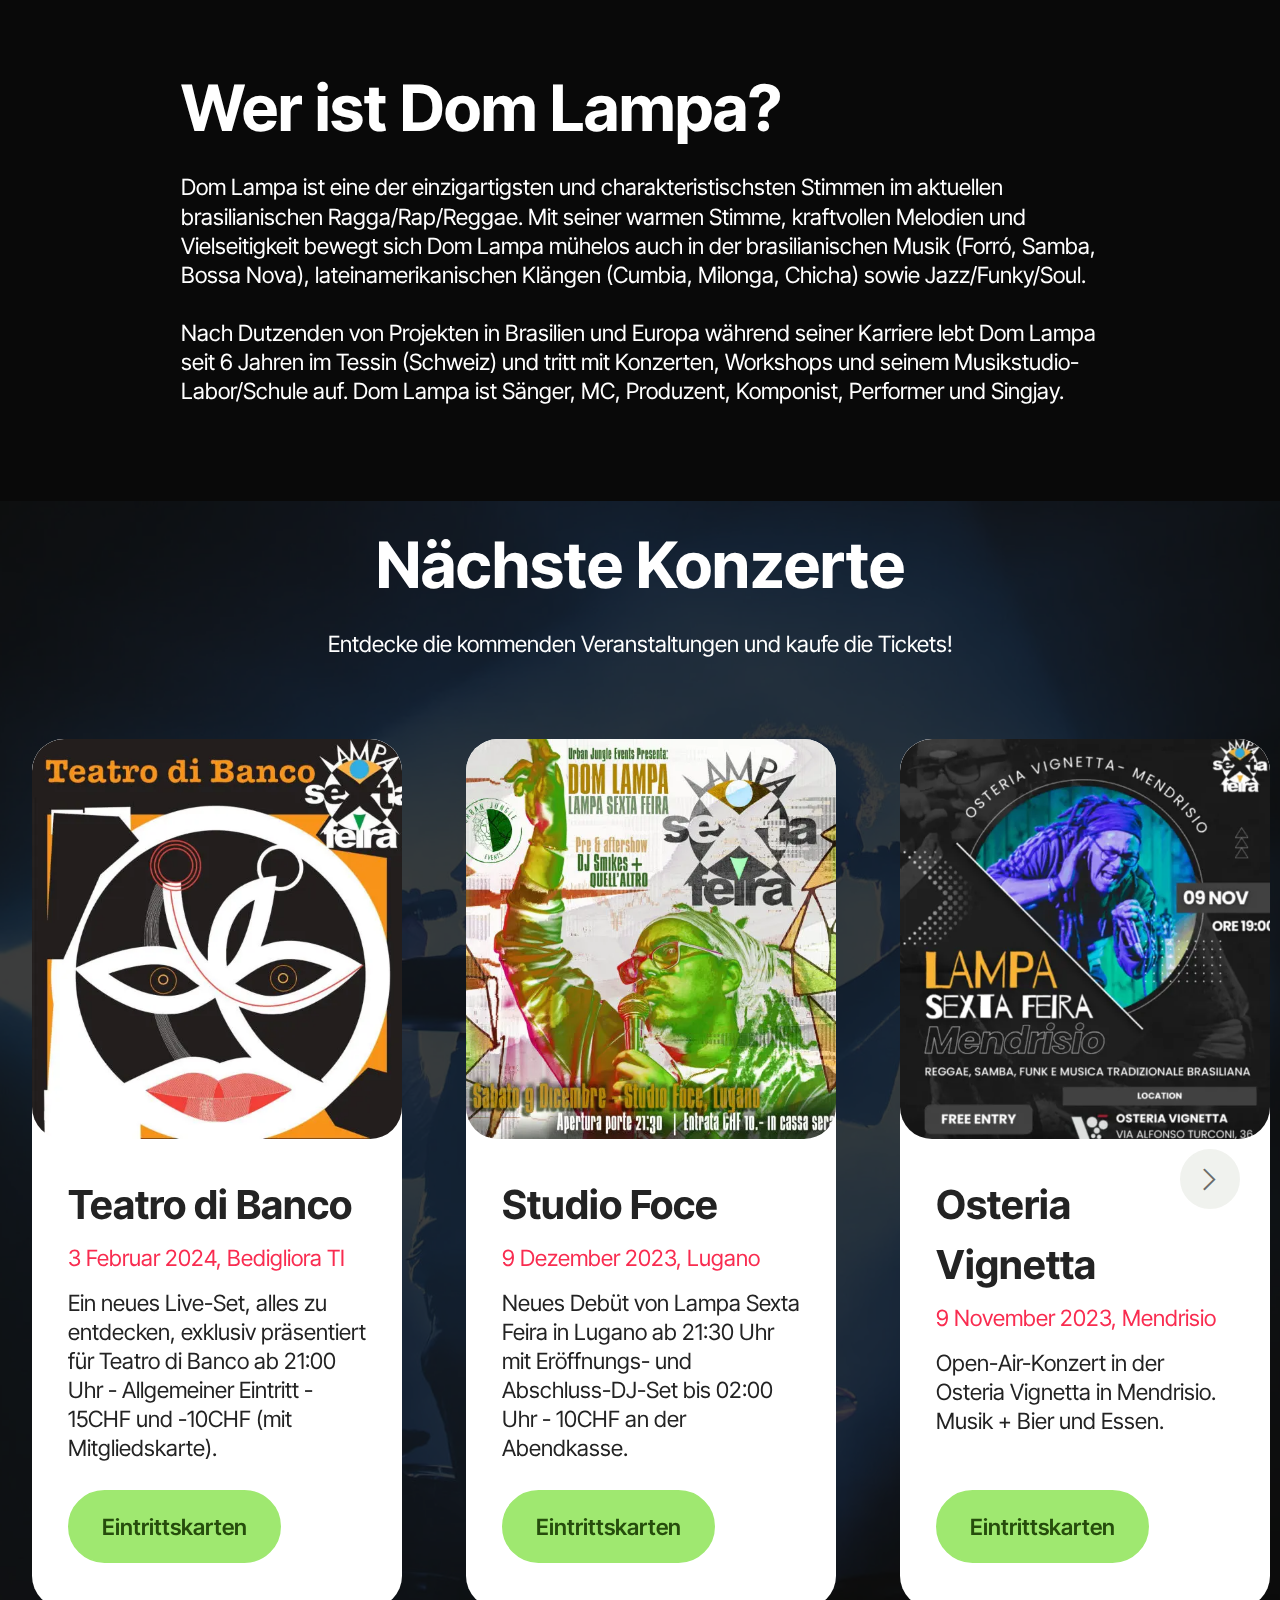
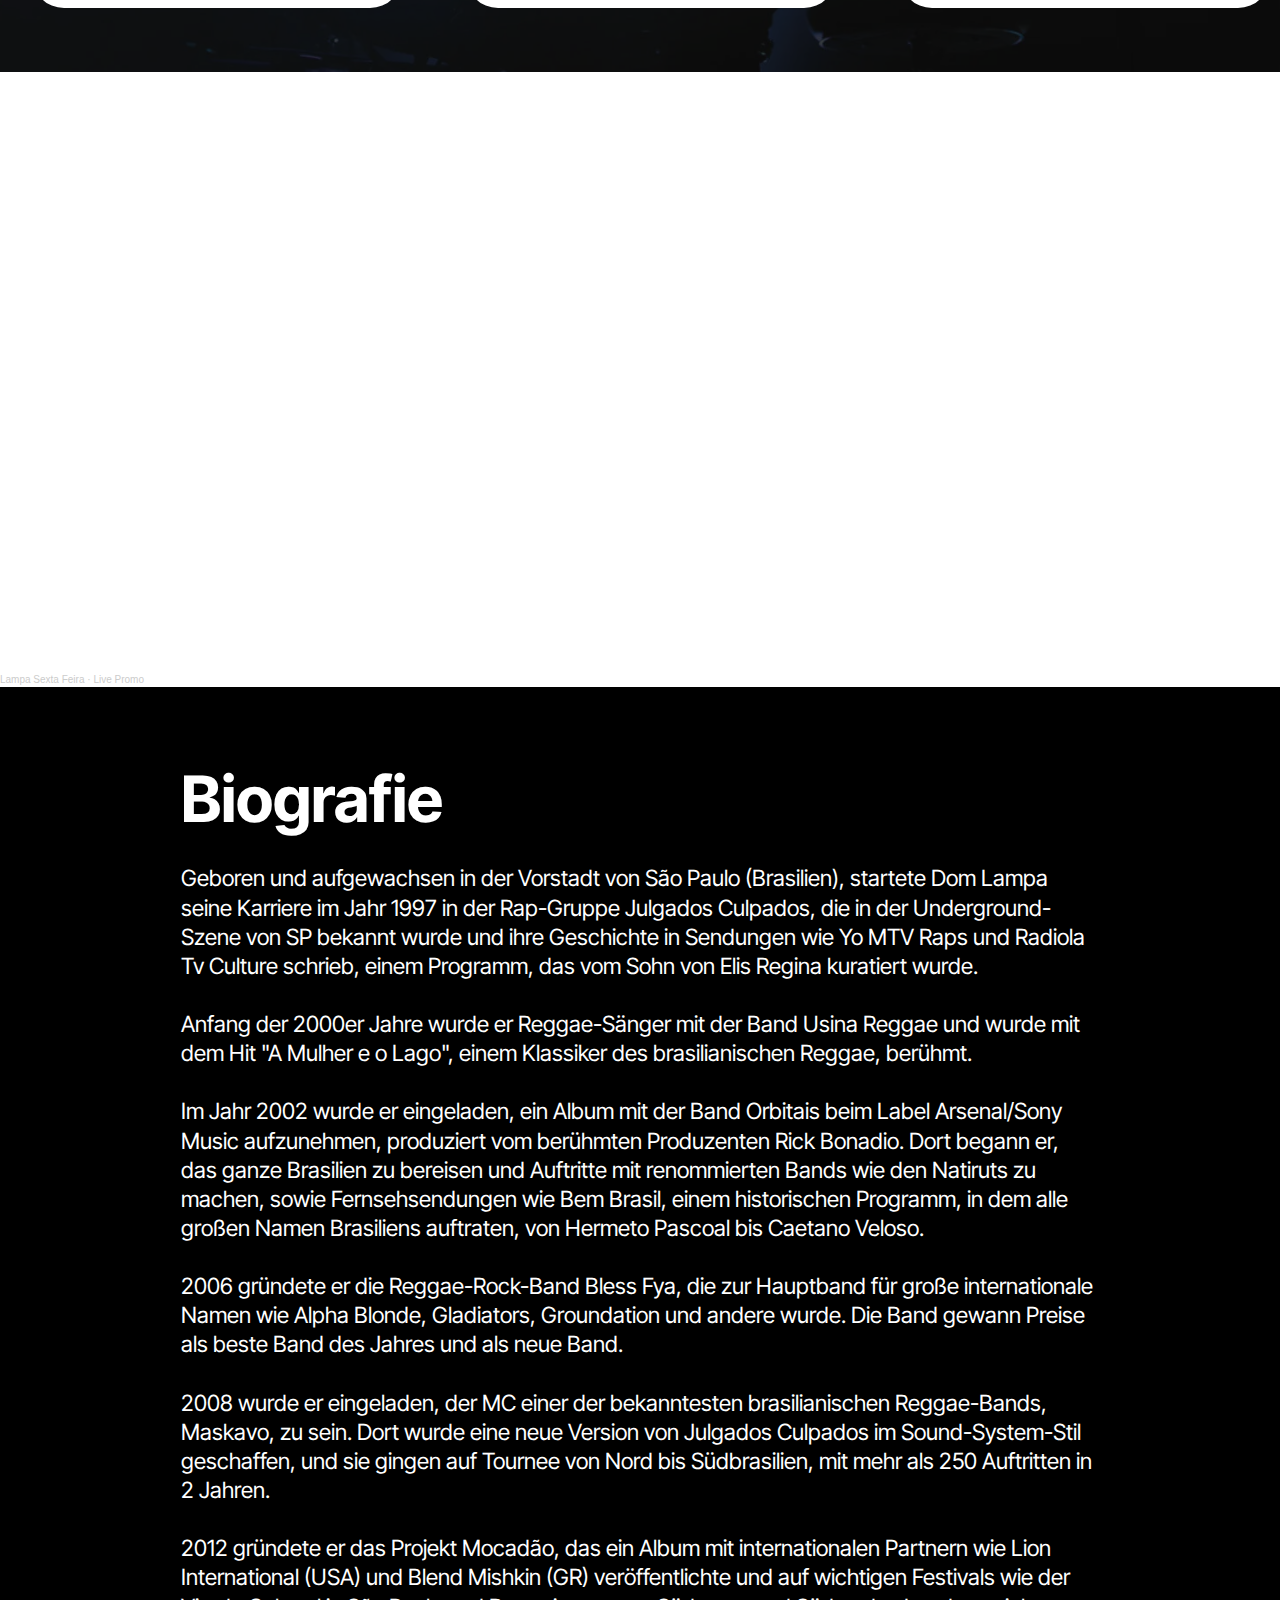
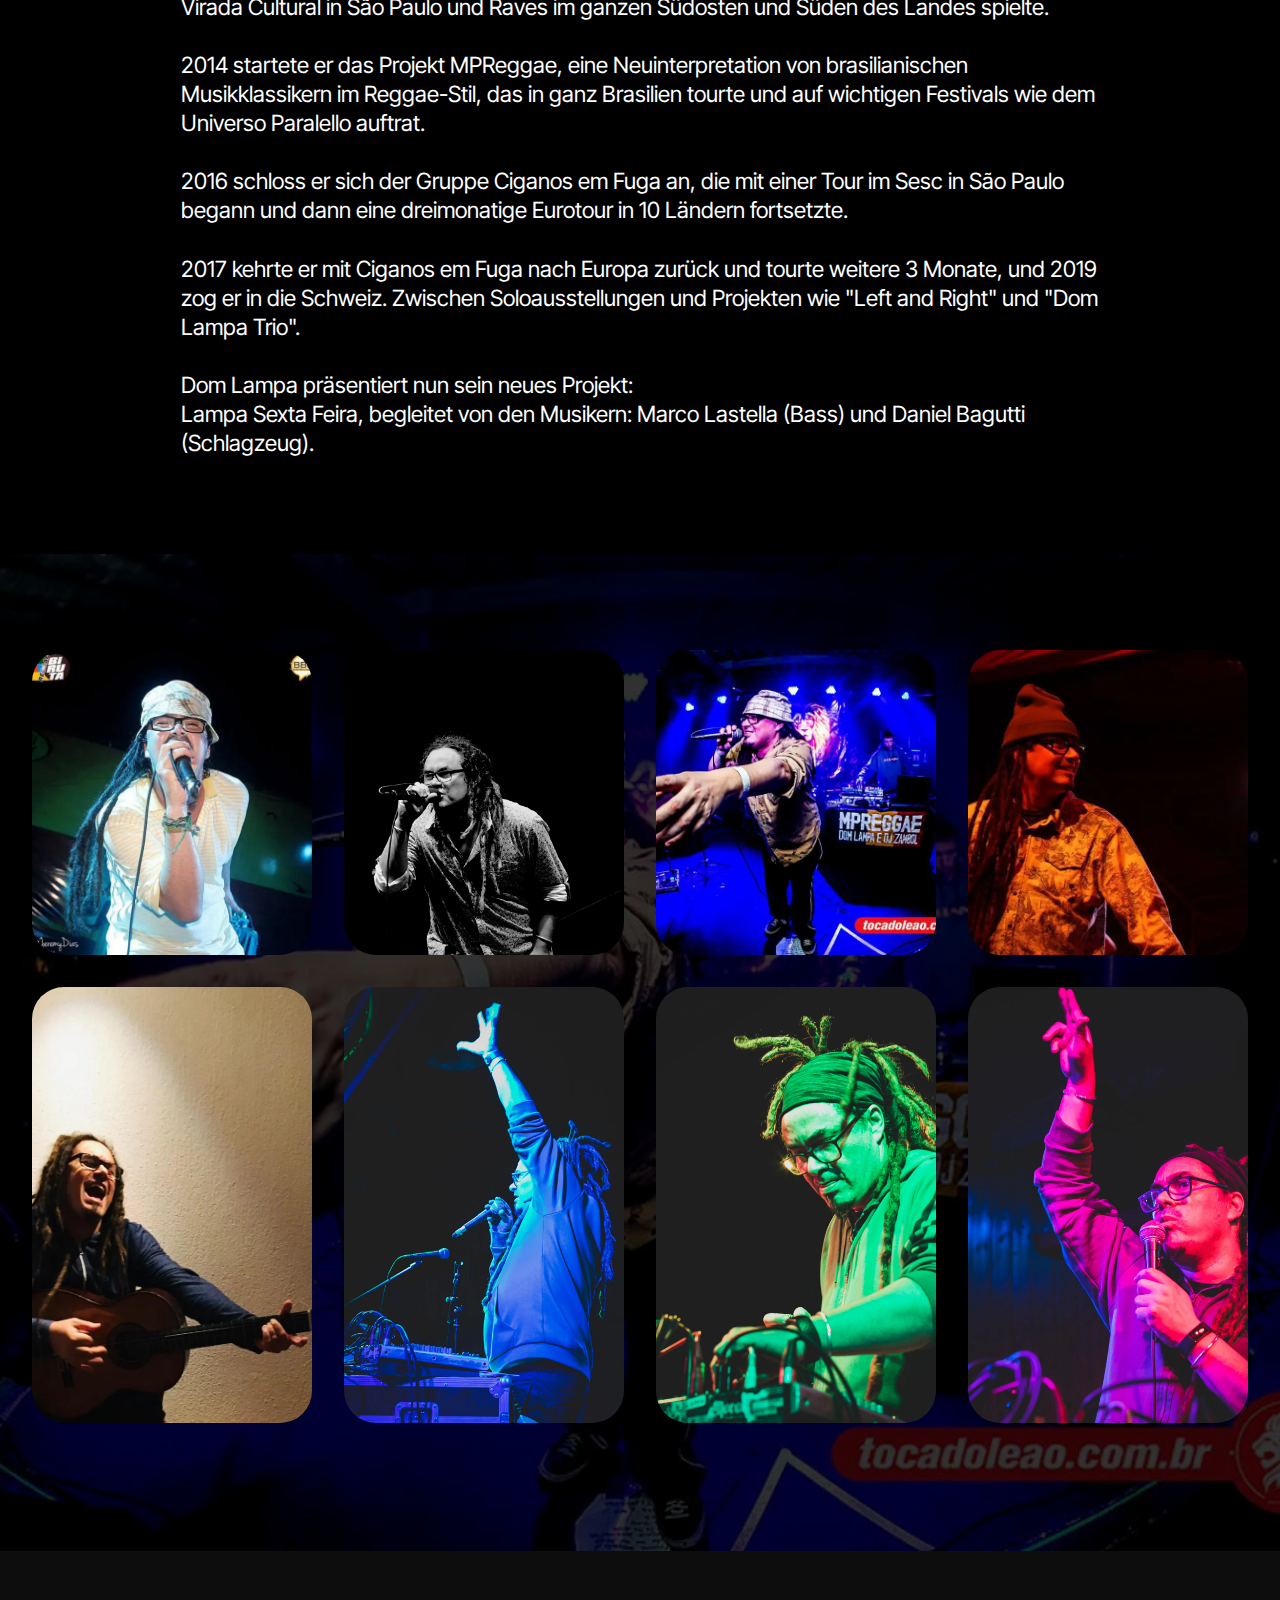
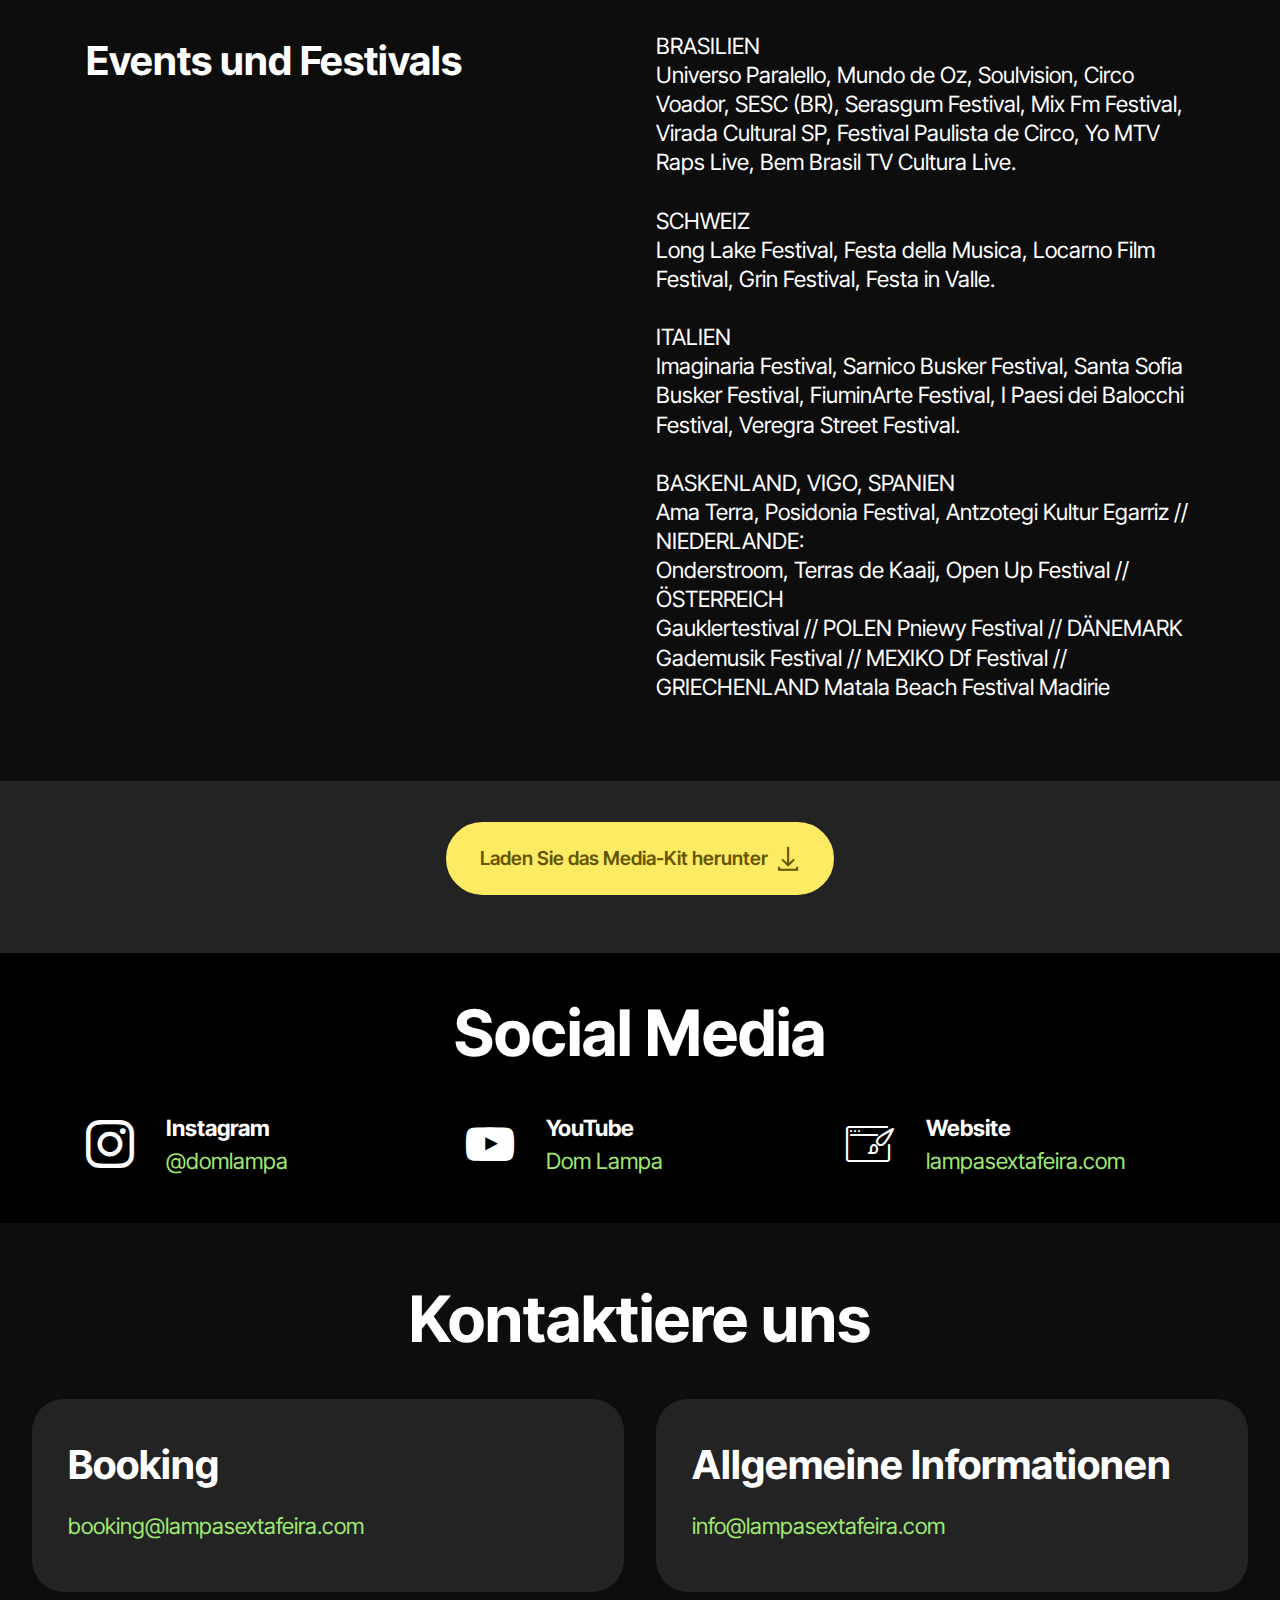
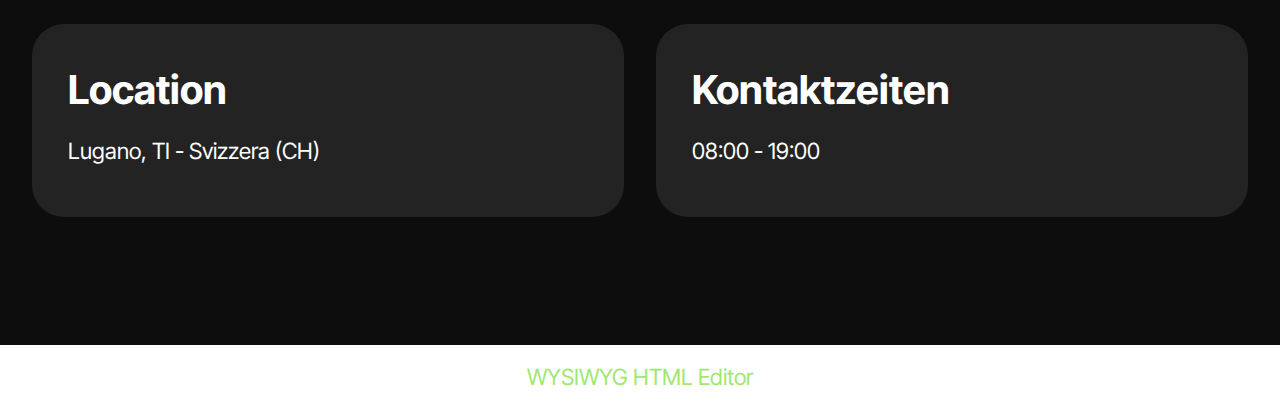
==== commit 75f0e164: "create github pages" ====
--- a/de.html
+++ b/de.html
@@ -226,7 +226,7 @@
 	</div>
 </section>
 
-<iframe width="100%" height="600" scrolling="no" frameborder="no" allow="autoplay" src="https://w.soundcloud.com/player/?url=https%3A//api.soundcloud.com/playlists/1705974576&amp;color=%23ff5500&amp;auto_play=false&amp;hide_related=false&amp;show_comments=true&amp;show_user=true&amp;show_reposts=false&amp;show_teaser=true&amp;visual=true" class="cid-u1yVoFE6Cw" id="soundcloud1-1j" data-rv-view="482"></iframe><div style="font-size: 10px; color: #cccccc;line-break: anywhere;word-break: normal;overflow: hidden;white-space: nowrap;text-overflow: ellipsis; font-family: Interstate,Lucida Grande,Lucida Sans Unicode,Lucida Sans,Garuda,Verdana,Tahoma,sans-serif;font-weight: 100;" class="cid-u1yVoFE6Cw" id="soundcloud1-1j" data-rv-view="482"><a href="https://soundcloud.com/lampasextafeira" title="Lampa Sexta Feira" target="_blank" style="color: #cccccc; text-decoration: none;">Lampa Sexta Feira</a> · <a href="https://soundcloud.com/lampasextafeira/sets/live-promo" title="Live Promo" target="_blank" style="color: #cccccc; text-decoration: none;">Live Promo</a></div>
+<iframe width="100%" height="600" scrolling="no" frameborder="no" allow="autoplay" src="https://w.soundcloud.com/player/?url=https%3A//api.soundcloud.com/playlists/1705974576&amp;color=%23ff5500&amp;auto_play=false&amp;hide_related=false&amp;show_comments=true&amp;show_user=true&amp;show_reposts=false&amp;show_teaser=true&amp;visual=true" class="cid-u1yVoFE6Cw" id="soundcloud1-1j" data-rv-view="74"></iframe><div style="font-size: 10px; color: #cccccc;line-break: anywhere;word-break: normal;overflow: hidden;white-space: nowrap;text-overflow: ellipsis; font-family: Interstate,Lucida Grande,Lucida Sans Unicode,Lucida Sans,Garuda,Verdana,Tahoma,sans-serif;font-weight: 100;" class="cid-u1yVoFE6Cw" id="soundcloud1-1j" data-rv-view="74"><a href="https://soundcloud.com/lampasextafeira" title="Lampa Sexta Feira" target="_blank" style="color: #cccccc; text-decoration: none;">Lampa Sexta Feira</a> · <a href="https://soundcloud.com/lampasextafeira/sets/live-promo" title="Live Promo" target="_blank" style="color: #cccccc; text-decoration: none;">Live Promo</a></div>
 
 <section data-bs-version="5.1" class="article12 cid-u1yVoFMn6L" id="article12-1k">    
     
@@ -265,77 +265,77 @@
             
             
             <div class="col-12 col-md-6 col-lg-3 item gallery-image active">
-                <div class="item-wrapper mb-3" data-toggle="modal" data-bs-toggle="modal" data-target="#u1zbMZobP8-modal" data-bs-target="#u1zbMZobP8-modal">
-                    <img class="w-100" src="assets/images/lampa-1-598x618.webp" alt="Mobirise Website Builder" data-slide-to="0" data-bs-slide-to="0" data-target="#lb-u1zbMZobP8" data-bs-target="#lb-u1zbMZobP8">
-                    <div class="icon-wrapper">
-                        <span class="mobi-mbri mobi-mbri-search mbr-iconfont mbr-iconfont-btn"></span>
-                    </div>
-                </div>
-                
-            </div><div class="col-12 col-md-6 col-lg-3 item gallery-image active">
-                <div class="item-wrapper mb-3" data-toggle="modal" data-bs-toggle="modal" data-target="#u1zbMZobP8-modal" data-bs-target="#u1zbMZobP8-modal">
-                    <img class="w-100" src="assets/images/lampa-3-6000x4000.webp" alt="Mobirise Website Builder" data-slide-to="1" data-bs-slide-to="1" data-target="#lb-u1zbMZobP8" data-bs-target="#lb-u1zbMZobP8">
-                    <div class="icon-wrapper">
-                        <span class="mobi-mbri mobi-mbri-search mbr-iconfont mbr-iconfont-btn"></span>
-                    </div>
-                </div>
-                
-            </div><div class="col-12 col-md-6 col-lg-3 item gallery-image active">
-                <div class="item-wrapper mb-3" data-toggle="modal" data-bs-toggle="modal" data-target="#u1zbMZobP8-modal" data-bs-target="#u1zbMZobP8-modal">
-                    <img class="w-100" src="assets/images/lampa-12-960x640.webp" alt="Mobirise Website Builder" data-slide-to="2" data-bs-slide-to="2" data-target="#lb-u1zbMZobP8" data-bs-target="#lb-u1zbMZobP8">
-                    <div class="icon-wrapper">
-                        <span class="mobi-mbri mobi-mbri-search mbr-iconfont mbr-iconfont-btn"></span>
-                    </div>
-                </div>
-                
-            </div><div class="col-12 col-md-6 col-lg-3 item gallery-image active">
-                <div class="item-wrapper mb-3" data-toggle="modal" data-bs-toggle="modal" data-target="#u1zbMZobP8-modal" data-bs-target="#u1zbMZobP8-modal">
-                    <img class="w-100" src="assets/images/lampa-12-960x639.webp" alt="Mobirise Website Builder" data-slide-to="3" data-bs-slide-to="3" data-target="#lb-u1zbMZobP8" data-bs-target="#lb-u1zbMZobP8">
-                    <div class="icon-wrapper">
-                        <span class="mobi-mbri mobi-mbri-search mbr-iconfont mbr-iconfont-btn"></span>
-                    </div>
-                </div>
-                
-            </div><div class="col-12 col-md-6 col-lg-3 item gallery-image active">
-                <div class="item-wrapper mb-3" data-toggle="modal" data-bs-toggle="modal" data-target="#u1zbMZobP8-modal" data-bs-target="#u1zbMZobP8-modal">
-                    <img class="w-100" src="assets/images/lampa-15-1024x959.webp" alt="Mobirise Website Builder" data-slide-to="4" data-bs-slide-to="4" data-target="#lb-u1zbMZobP8" data-bs-target="#lb-u1zbMZobP8">
-                    <div class="icon-wrapper">
-                        <span class="mobi-mbri mobi-mbri-search mbr-iconfont mbr-iconfont-btn"></span>
-                    </div>
-                </div>
-                
-            </div><div class="col-12 col-md-6 col-lg-3 item gallery-image active">
-                <div class="item-wrapper mb-3" data-toggle="modal" data-bs-toggle="modal" data-target="#u1zbMZobP8-modal" data-bs-target="#u1zbMZobP8-modal">
-                    <img class="w-100" src="assets/images/lampa-17-2136x3204.webp" alt="Mobirise Website Builder" data-slide-to="5" data-bs-slide-to="5" data-target="#lb-u1zbMZobP8" data-bs-target="#lb-u1zbMZobP8">
-                    <div class="icon-wrapper">
-                        <span class="mobi-mbri mobi-mbri-search mbr-iconfont mbr-iconfont-btn"></span>
-                    </div>
-                </div>
-                
-            </div><div class="col-12 col-md-6 col-lg-3 item gallery-image active">
-                <div class="item-wrapper mb-3" data-toggle="modal" data-bs-toggle="modal" data-target="#u1zbMZobP8-modal" data-bs-target="#u1zbMZobP8-modal">
-                    <img class="w-100" src="assets/images/lampa-19-5040x3360.webp" alt="Mobirise Website Builder" data-slide-to="6" data-bs-slide-to="6" data-target="#lb-u1zbMZobP8" data-bs-target="#lb-u1zbMZobP8">
-                    <div class="icon-wrapper">
-                        <span class="mobi-mbri mobi-mbri-search mbr-iconfont mbr-iconfont-btn"></span>
-                    </div>
-                </div>
-                
-            </div><div class="col-12 col-md-6 col-lg-3 item gallery-image active">
-                <div class="item-wrapper mb-3" data-toggle="modal" data-bs-toggle="modal" data-target="#u1zbMZobP8-modal" data-bs-target="#u1zbMZobP8-modal">
-                    <img class="w-100" src="assets/images/lampa-22-5040x3360.webp" alt="Mobirise Website Builder" data-slide-to="7" data-bs-slide-to="7" data-target="#lb-u1zbMZobP8" data-bs-target="#lb-u1zbMZobP8">
-                    <div class="icon-wrapper">
-                        <span class="mobi-mbri mobi-mbri-search mbr-iconfont mbr-iconfont-btn"></span>
-                    </div>
-                </div>
-                
-            </div>
-        </div>
-
-        <div class="modal mbr-slider" tabindex="-1" role="dialog" aria-hidden="true" id="u1zbMZobP8-modal">
+                <div class="item-wrapper mb-3" data-toggle="modal" data-bs-toggle="modal" data-target="#u3xrN2ux62-modal" data-bs-target="#u3xrN2ux62-modal">
+                    <img class="w-100" src="assets/images/lampa-1-598x618.webp" alt="Mobirise Website Builder" data-slide-to="0" data-bs-slide-to="0" data-target="#lb-u3xrN2ux62" data-bs-target="#lb-u3xrN2ux62">
+                    <div class="icon-wrapper">
+                        <span class="mobi-mbri mobi-mbri-search mbr-iconfont mbr-iconfont-btn"></span>
+                    </div>
+                </div>
+                
+            </div><div class="col-12 col-md-6 col-lg-3 item gallery-image active">
+                <div class="item-wrapper mb-3" data-toggle="modal" data-bs-toggle="modal" data-target="#u3xrN2ux62-modal" data-bs-target="#u3xrN2ux62-modal">
+                    <img class="w-100" src="assets/images/lampa-3-6000x4000.webp" alt="Mobirise Website Builder" data-slide-to="1" data-bs-slide-to="1" data-target="#lb-u3xrN2ux62" data-bs-target="#lb-u3xrN2ux62">
+                    <div class="icon-wrapper">
+                        <span class="mobi-mbri mobi-mbri-search mbr-iconfont mbr-iconfont-btn"></span>
+                    </div>
+                </div>
+                
+            </div><div class="col-12 col-md-6 col-lg-3 item gallery-image active">
+                <div class="item-wrapper mb-3" data-toggle="modal" data-bs-toggle="modal" data-target="#u3xrN2ux62-modal" data-bs-target="#u3xrN2ux62-modal">
+                    <img class="w-100" src="assets/images/lampa-12-960x640.webp" alt="Mobirise Website Builder" data-slide-to="2" data-bs-slide-to="2" data-target="#lb-u3xrN2ux62" data-bs-target="#lb-u3xrN2ux62">
+                    <div class="icon-wrapper">
+                        <span class="mobi-mbri mobi-mbri-search mbr-iconfont mbr-iconfont-btn"></span>
+                    </div>
+                </div>
+                
+            </div><div class="col-12 col-md-6 col-lg-3 item gallery-image active">
+                <div class="item-wrapper mb-3" data-toggle="modal" data-bs-toggle="modal" data-target="#u3xrN2ux62-modal" data-bs-target="#u3xrN2ux62-modal">
+                    <img class="w-100" src="assets/images/lampa-12-960x639.webp" alt="Mobirise Website Builder" data-slide-to="3" data-bs-slide-to="3" data-target="#lb-u3xrN2ux62" data-bs-target="#lb-u3xrN2ux62">
+                    <div class="icon-wrapper">
+                        <span class="mobi-mbri mobi-mbri-search mbr-iconfont mbr-iconfont-btn"></span>
+                    </div>
+                </div>
+                
+            </div><div class="col-12 col-md-6 col-lg-3 item gallery-image active">
+                <div class="item-wrapper mb-3" data-toggle="modal" data-bs-toggle="modal" data-target="#u3xrN2ux62-modal" data-bs-target="#u3xrN2ux62-modal">
+                    <img class="w-100" src="assets/images/lampa-15-1024x959.webp" alt="Mobirise Website Builder" data-slide-to="4" data-bs-slide-to="4" data-target="#lb-u3xrN2ux62" data-bs-target="#lb-u3xrN2ux62">
+                    <div class="icon-wrapper">
+                        <span class="mobi-mbri mobi-mbri-search mbr-iconfont mbr-iconfont-btn"></span>
+                    </div>
+                </div>
+                
+            </div><div class="col-12 col-md-6 col-lg-3 item gallery-image active">
+                <div class="item-wrapper mb-3" data-toggle="modal" data-bs-toggle="modal" data-target="#u3xrN2ux62-modal" data-bs-target="#u3xrN2ux62-modal">
+                    <img class="w-100" src="assets/images/lampa-17-2136x3204.webp" alt="Mobirise Website Builder" data-slide-to="5" data-bs-slide-to="5" data-target="#lb-u3xrN2ux62" data-bs-target="#lb-u3xrN2ux62">
+                    <div class="icon-wrapper">
+                        <span class="mobi-mbri mobi-mbri-search mbr-iconfont mbr-iconfont-btn"></span>
+                    </div>
+                </div>
+                
+            </div><div class="col-12 col-md-6 col-lg-3 item gallery-image active">
+                <div class="item-wrapper mb-3" data-toggle="modal" data-bs-toggle="modal" data-target="#u3xrN2ux62-modal" data-bs-target="#u3xrN2ux62-modal">
+                    <img class="w-100" src="assets/images/lampa-19-5040x3360.webp" alt="Mobirise Website Builder" data-slide-to="6" data-bs-slide-to="6" data-target="#lb-u3xrN2ux62" data-bs-target="#lb-u3xrN2ux62">
+                    <div class="icon-wrapper">
+                        <span class="mobi-mbri mobi-mbri-search mbr-iconfont mbr-iconfont-btn"></span>
+                    </div>
+                </div>
+                
+            </div><div class="col-12 col-md-6 col-lg-3 item gallery-image active">
+                <div class="item-wrapper mb-3" data-toggle="modal" data-bs-toggle="modal" data-target="#u3xrN2ux62-modal" data-bs-target="#u3xrN2ux62-modal">
+                    <img class="w-100" src="assets/images/lampa-22-5040x3360.webp" alt="Mobirise Website Builder" data-slide-to="7" data-bs-slide-to="7" data-target="#lb-u3xrN2ux62" data-bs-target="#lb-u3xrN2ux62">
+                    <div class="icon-wrapper">
+                        <span class="mobi-mbri mobi-mbri-search mbr-iconfont mbr-iconfont-btn"></span>
+                    </div>
+                </div>
+                
+            </div>
+        </div>
+
+        <div class="modal mbr-slider" tabindex="-1" role="dialog" aria-hidden="true" id="u3xrN2ux62-modal">
             <div class="modal-dialog" role="document">
                 <div class="modal-content">
                     <div class="modal-body">
-                        <div class="carousel slide" data-pause="false" data-bs-pause="false" id="lb-u1zbMZobP8" data-interval="5000" data-bs-interval="5000">
+                        <div class="carousel slide" data-pause="false" data-bs-pause="false" id="lb-u3xrN2ux62" data-interval="5000" data-bs-interval="5000">
                             <div class="carousel-inner">
                                 
                                 
@@ -363,7 +363,7 @@
                                 </div>
                             </div>
                             <ol class="carousel-indicators">
-                                <li data-slide-to="0" data-bs-slide-to="0" class="active" data-target="#lb-u1zbMZobP8" data-bs-target="#lb-u1zbMZobP8"></li><li data-slide-to="1" data-bs-slide-to="1" class="" data-target="#lb-u1zbMZobP8" data-bs-target="#lb-u1zbMZobP8"></li><li data-slide-to="2" data-bs-slide-to="2" class="" data-target="#lb-u1zbMZobP8" data-bs-target="#lb-u1zbMZobP8"></li><li data-slide-to="3" data-bs-slide-to="3" class="" data-target="#lb-u1zbMZobP8" data-bs-target="#lb-u1zbMZobP8"></li><li data-slide-to="4" data-bs-slide-to="4" class="" data-target="#lb-u1zbMZobP8" data-bs-target="#lb-u1zbMZobP8"></li><li data-slide-to="5" data-bs-slide-to="5" class="" data-target="#lb-u1zbMZobP8" data-bs-target="#lb-u1zbMZobP8"></li><li data-slide-to="6" data-bs-slide-to="6" class="" data-target="#lb-u1zbMZobP8" data-bs-target="#lb-u1zbMZobP8"></li><li data-slide-to="7" data-bs-slide-to="7" class="" data-target="#lb-u1zbMZobP8" data-bs-target="#lb-u1zbMZobP8"></li>
+                                <li data-slide-to="0" data-bs-slide-to="0" class="active" data-target="#lb-u3xrN2ux62" data-bs-target="#lb-u3xrN2ux62"></li><li data-slide-to="1" data-bs-slide-to="1" class="" data-target="#lb-u3xrN2ux62" data-bs-target="#lb-u3xrN2ux62"></li><li data-slide-to="2" data-bs-slide-to="2" class="" data-target="#lb-u3xrN2ux62" data-bs-target="#lb-u3xrN2ux62"></li><li data-slide-to="3" data-bs-slide-to="3" class="" data-target="#lb-u3xrN2ux62" data-bs-target="#lb-u3xrN2ux62"></li><li data-slide-to="4" data-bs-slide-to="4" class="" data-target="#lb-u3xrN2ux62" data-bs-target="#lb-u3xrN2ux62"></li><li data-slide-to="5" data-bs-slide-to="5" class="" data-target="#lb-u3xrN2ux62" data-bs-target="#lb-u3xrN2ux62"></li><li data-slide-to="6" data-bs-slide-to="6" class="" data-target="#lb-u3xrN2ux62" data-bs-target="#lb-u3xrN2ux62"></li><li data-slide-to="7" data-bs-slide-to="7" class="" data-target="#lb-u3xrN2ux62" data-bs-target="#lb-u3xrN2ux62"></li>
                                 
                                 
                                 
@@ -374,11 +374,11 @@
                             </ol>
                             <a role="button" href="" class="close" data-dismiss="modal" data-bs-dismiss="modal" aria-label="Close">
                             </a>
-                            <a class="carousel-control-prev carousel-control" role="button" data-slide="prev" data-bs-slide="prev" href="#lb-u1zbMZobP8">
+                            <a class="carousel-control-prev carousel-control" role="button" data-slide="prev" data-bs-slide="prev" href="#lb-u3xrN2ux62">
                                 <span class="mobi-mbri mobi-mbri-arrow-prev" aria-hidden="true"></span>
                                 <span class="sr-only visually-hidden">Previous</span>
                             </a>
-                            <a class="carousel-control-next carousel-control" role="button" data-slide="next" data-bs-slide="next" href="#lb-u1zbMZobP8">
+                            <a class="carousel-control-next carousel-control" role="button" data-slide="next" data-bs-slide="next" href="#lb-u3xrN2ux62">
                                 <span class="mobi-mbri mobi-mbri-arrow-next" aria-hidden="true"></span>
                                 <span class="sr-only visually-hidden">Next</span>
                             </a>
@@ -527,7 +527,7 @@
             </div>
         </div>
     </div>
-</section><section class="display-7" style="padding: 0;align-items: center;justify-content: center;flex-wrap: wrap;    align-content: center;display: flex;position: relative;height: 4rem;"><a href="https://mobiri.se/175014" style="flex: 1 1;height: 4rem;position: absolute;width: 100%;z-index: 1;"><img alt="" style="height: 4rem;" src="[data-uri]"></a><p style="margin: 0;text-align: center;" class="display-7">&#8204;</p><a style="z-index:1" href="https://mobirise.com/builder/ai-website-builder.html">AI Website Builder</a></section><script src="assets/bootstrap/js/bootstrap.bundle.min.js"></script>  <script src="assets/parallax/jarallax.js"></script>  <script src="assets/smoothscroll/smooth-scroll.js"></script>  <script src="assets/ytplayer/index.js"></script>  <script src="assets/vimeoplayer/player.js"></script>  <script src="assets/embla/embla.min.js"></script>  <script src="assets/embla/script.js"></script>  <script src="assets/dropdown/js/navbar-dropdown.js"></script>  <script src="assets/theme/js/script.js"></script>  
+</section><section class="display-7" style="padding: 0;align-items: center;justify-content: center;flex-wrap: wrap;    align-content: center;display: flex;position: relative;height: 4rem;"><a href="https://mobiri.se/175014" style="flex: 1 1;height: 4rem;position: absolute;width: 100%;z-index: 1;"><img alt="" style="height: 4rem;" src="[data-uri]"></a><p style="margin: 0;text-align: center;" class="display-7">&#8204;</p><a style="z-index:1" href="https://mobirise.com/html-editor.html">WYSIWYG HTML Editor</a></section><script src="assets/bootstrap/js/bootstrap.bundle.min.js"></script>  <script src="assets/parallax/jarallax.js"></script>  <script src="assets/smoothscroll/smooth-scroll.js"></script>  <script src="assets/ytplayer/index.js"></script>  <script src="assets/dropdown/js/navbar-dropdown.js"></script>  <script src="assets/vimeoplayer/player.js"></script>  <script src="assets/embla/embla.min.js"></script>  <script src="assets/embla/script.js"></script>  <script src="assets/theme/js/script.js"></script>  
   
   
 </body>
--- a/assets/mobirise/css/mbr-additional.css
+++ b/assets/mobirise/css/mbr-additional.css
@@ -727,6 +727,570 @@
 }
 a {
   transition: color 0.6s;
+}
+.cid-u1z3goGsI1 {
+  z-index: 1000;
+  width: 100%;
+  position: relative;
+}
+.cid-u1z3goGsI1 .dropdown-item:before {
+  font-family: Moririse2 !important;
+  content: "\e966";
+  display: inline-block;
+  width: 0;
+  position: absolute;
+  left: 1rem;
+  top: 0.5rem;
+  margin-right: 0.5rem;
+  line-height: 1;
+  font-size: inherit;
+  vertical-align: middle;
+  text-align: center;
+  overflow: hidden;
+  transform: scale(0, 1);
+  transition: all 0.25s ease-in-out;
+}
+@media (max-width: 767px) {
+  .cid-u1z3goGsI1 .navbar-toggler {
+    transform: scale(0.8);
+  }
+}
+.cid-u1z3goGsI1 .navbar-brand {
+  flex-shrink: 0;
+  align-items: center;
+  margin-right: 0;
+  padding: 10px 0;
+  transition: all 0.3s;
+  word-break: break-word;
+  z-index: 1;
+}
+.cid-u1z3goGsI1 .navbar-brand img {
+  max-width: 100%;
+  max-height: 100%;
+  border-radius: 0px !important;
+}
+.cid-u1z3goGsI1 .navbar-brand .navbar-caption {
+  line-height: inherit !important;
+}
+.cid-u1z3goGsI1 .navbar-brand .navbar-logo a {
+  outline: none;
+}
+.cid-u1z3goGsI1 .navbar-nav {
+  margin: auto;
+  margin-left: 0;
+  margin-left: auto;
+}
+.cid-u1z3goGsI1 .navbar-nav .nav-item {
+  padding: 0 !important;
+  transition: .3s all !important;
+}
+.cid-u1z3goGsI1 .navbar-nav .nav-item .nav-link {
+  padding: 16px !important;
+  margin: 0 !important;
+  border-radius: 1rem !important;
+  transition: .3s all !important;
+}
+.cid-u1z3goGsI1 .navbar-nav .nav-item .nav-link:hover {
+  background-color: rgba(27, 31, 10, 0.06);
+}
+.cid-u1z3goGsI1 .navbar-nav .open .nav-link::after {
+  transform: rotate(180deg);
+}
+@media (min-width: 992px) {
+  .cid-u1z3goGsI1 .navbar-nav .open .nav-link::before {
+    content: "";
+    width: 100%;
+    height: 20px;
+    top: 100%;
+    background: transparent;
+    position: absolute;
+  }
+}
+.cid-u1z3goGsI1 .navbar-nav .dropdown-item {
+  padding: 12px !important;
+  border-radius: 0.5rem !important;
+  margin: 0 8px !important;
+  transition: .3s all !important;
+}
+.cid-u1z3goGsI1 .navbar-nav .dropdown-item:hover {
+  background-color: rgba(27, 31, 10, 0.06);
+}
+@media (min-width: 992px) {
+  .cid-u1z3goGsI1 .navbar-nav {
+    padding-left: 1.5rem;
+  }
+}
+@media (min-width: 992px) {
+  .cid-u1z3goGsI1 .navbar-nav {
+    padding-left: 1.5rem;
+  }
+}
+.cid-u1z3goGsI1 .nav-link {
+  width: fit-content;
+  position: relative;
+}
+.cid-u1z3goGsI1 .navbar-logo {
+  padding-left: 2rem;
+  margin: 0 !important;
+}
+@media (max-width: 767px) {
+  .cid-u1z3goGsI1 .navbar-logo {
+    padding-left: 1rem;
+  }
+}
+.cid-u1z3goGsI1 .navbar-caption {
+  padding-left: 1rem;
+  padding-right: .5rem;
+}
+@media (min-width: 767px) {
+  .cid-u1z3goGsI1 .navbar-caption {
+    padding-left: 2rem;
+  }
+}
+@media (max-width: 767px) {
+  .cid-u1z3goGsI1 .nav-dropdown {
+    padding-bottom: 0.5rem;
+  }
+}
+.cid-u1z3goGsI1 .nav-dropdown .link.dropdown-toggle::after {
+  margin-left: 0.5rem;
+  margin-top: 0.2rem;
+  transition: .3s all;
+}
+.cid-u1z3goGsI1 .container {
+  display: flex;
+  height: 90px;
+  padding: 0.5rem 0.6rem;
+  flex-wrap: nowrap;
+  background: #0d0d0d !important;
+  left: 0;
+  right: 0;
+  -webkit-box-pack: justify;
+  -ms-flex-pack: justify;
+  justify-content: flex-end;
+  -webkit-box-align: center;
+  -webkit-align-items: center;
+  -ms-flex-align: center;
+  align-items: center;
+  border-radius: 100vw;
+  margin-top: 1rem;
+  background-color: #0d0d0d;
+  box-shadow: 0 30px 60px 0 rgba(27, 31, 10, 0.08);
+}
+@media (max-width: 992px) {
+  .cid-u1z3goGsI1 .container {
+    padding-right: 2rem;
+  }
+}
+@media (max-width: 767px) {
+  .cid-u1z3goGsI1 .container {
+    width: 95%;
+    height: 56px !important;
+    padding-right: 1rem;
+    margin-top: 0rem;
+  }
+}
+.cid-u1z3goGsI1 .iconfont-wrapper {
+  color: #000000 !important;
+  font-size: 1.5rem;
+  padding-right: 0.5rem;
+}
+.cid-u1z3goGsI1 .dropdown-menu {
+  flex-wrap: wrap;
+  flex-direction: column;
+  max-width: 100%;
+  padding: 12px 4px !important;
+  border-radius: 1.5rem;
+  transition: .3s all !important;
+  min-width: auto;
+  background: #0d0d0d;
+  background: #0d0d0d !important;
+}
+.cid-u1z3goGsI1 .nav-item:focus,
+.cid-u1z3goGsI1 .nav-link:focus {
+  outline: none;
+}
+.cid-u1z3goGsI1 .dropdown .dropdown-menu .dropdown-item {
+  width: auto;
+  transition: all 0.25s ease-in-out;
+}
+.cid-u1z3goGsI1 .dropdown .dropdown-menu .dropdown-item::after {
+  right: 0.5rem;
+}
+.cid-u1z3goGsI1 .dropdown .dropdown-menu .dropdown-item .mbr-iconfont {
+  margin-right: 0.5rem;
+  vertical-align: sub;
+}
+.cid-u1z3goGsI1 .dropdown .dropdown-menu .dropdown-item .mbr-iconfont:before {
+  display: inline-block;
+  transform: scale(1, 1);
+  transition: all 0.25s ease-in-out;
+}
+.cid-u1z3goGsI1 .collapsed .dropdown-menu .dropdown-item:before {
+  display: none;
+}
+.cid-u1z3goGsI1 .collapsed .dropdown .dropdown-menu .dropdown-item {
+  padding: 0.235em 1.5em 0.235em 1.5em !important;
+  transition: none;
+  margin: 0 !important;
+}
+.cid-u1z3goGsI1 .navbar {
+  min-height: 90px;
+  transition: all 0.3s;
+  border-bottom: 1px solid transparent;
+  background: transparent !important;
+  padding: 0 !important;
+  border: none !important;
+  box-shadow: none !important;
+  border-radius: 0 !important;
+}
+.cid-u1z3goGsI1 .navbar.opened {
+  transition: all 0.3s;
+}
+.cid-u1z3goGsI1 .navbar .dropdown-item {
+  padding: 0.5rem 1.8rem;
+}
+.cid-u1z3goGsI1 .navbar .navbar-logo img {
+  width: auto;
+}
+.cid-u1z3goGsI1 .navbar .navbar-collapse {
+  z-index: 1;
+  justify-content: flex-end;
+}
+.cid-u1z3goGsI1 .navbar.collapsed {
+  justify-content: center;
+}
+.cid-u1z3goGsI1 .navbar.collapsed .nav-item .nav-link::before {
+  display: none;
+}
+.cid-u1z3goGsI1 .navbar.collapsed.opened .dropdown-menu {
+  top: 0;
+}
+.cid-u1z3goGsI1 .navbar.collapsed .dropdown-menu .dropdown-submenu {
+  left: 0 !important;
+}
+.cid-u1z3goGsI1 .navbar.collapsed .dropdown-menu .dropdown-item:after {
+  right: auto;
+}
+.cid-u1z3goGsI1 .navbar.collapsed .dropdown-menu .dropdown-toggle[data-toggle="dropdown-submenu"]:after {
+  margin-left: 0.5rem;
+  margin-top: 0.2rem;
+  border-top: 0.35em solid;
+  border-right: 0.35em solid transparent;
+  border-left: 0.35em solid transparent;
+  border-bottom: 0;
+  top: 41%;
+}
+.cid-u1z3goGsI1 .navbar.collapsed ul.navbar-nav li {
+  margin: auto;
+}
+.cid-u1z3goGsI1 .navbar.collapsed .dropdown-menu .dropdown-item {
+  padding: 0.25rem 1.5rem;
+  text-align: center;
+}
+.cid-u1z3goGsI1 .navbar.collapsed .icons-menu {
+  padding-left: 0;
+  padding-right: 0;
+  padding-top: 0.5rem;
+  padding-bottom: 0.5rem;
+}
+@media (max-width: 767px) {
+  .cid-u1z3goGsI1 .navbar {
+    min-height: 72px;
+  }
+  .cid-u1z3goGsI1 .navbar .navbar-logo img {
+    height: 2rem !important;
+  }
+}
+@media (max-width: 991px) {
+  .cid-u1z3goGsI1 .navbar .nav-item .nav-link::before {
+    display: none;
+  }
+  .cid-u1z3goGsI1 .navbar.opened .dropdown-menu {
+    top: 0;
+  }
+  .cid-u1z3goGsI1 .navbar .dropdown-menu .dropdown-submenu {
+    left: 0 !important;
+  }
+  .cid-u1z3goGsI1 .navbar .dropdown-menu .dropdown-item:after {
+    right: auto;
+  }
+  .cid-u1z3goGsI1 .navbar .dropdown-menu .dropdown-toggle[data-toggle="dropdown-submenu"]:after {
+    margin-left: 0.5rem;
+    margin-top: 0.2rem;
+    border-top: 0.35em solid;
+    border-right: 0.35em solid transparent;
+    border-left: 0.35em solid transparent;
+    border-bottom: 0;
+    top: 40%;
+  }
+  .cid-u1z3goGsI1 .navbar .dropdown-menu .dropdown-item {
+    padding: 0.25rem 1.5rem !important;
+    text-align: center;
+  }
+  .cid-u1z3goGsI1 .navbar .navbar-brand {
+    flex-shrink: initial;
+    flex-basis: auto;
+    word-break: break-word;
+    padding-right: 10px;
+  }
+  .cid-u1z3goGsI1 .navbar .navbar-toggler {
+    flex-basis: auto;
+  }
+  .cid-u1z3goGsI1 .navbar .icons-menu {
+    padding-left: 0;
+    padding-top: 0.5rem;
+    padding-bottom: 0.5rem;
+  }
+}
+.cid-u1z3goGsI1 .navbar.navbar-short .navbar-logo img {
+  height: 2rem;
+}
+.cid-u1z3goGsI1 .dropdown-item.active,
+.cid-u1z3goGsI1 .dropdown-item:active {
+  background-color: transparent;
+}
+.cid-u1z3goGsI1 .navbar-expand-lg .navbar-nav .nav-link {
+  padding: 0;
+}
+.cid-u1z3goGsI1 .nav-dropdown .link.dropdown-toggle {
+  margin-right: 1.667em;
+}
+.cid-u1z3goGsI1 .nav-dropdown .link.dropdown-toggle[aria-expanded="true"] {
+  margin-right: 0;
+  padding: 0.667em 1.667em;
+}
+.cid-u1z3goGsI1 .navbar.navbar-expand-lg .dropdown .dropdown-menu {
+  background: #0d0d0d;
+}
+.cid-u1z3goGsI1 .navbar.navbar-expand-lg .dropdown .dropdown-menu .dropdown-submenu {
+  margin: 0;
+  left: 105%;
+  transform: none;
+  top: -12px;
+}
+.cid-u1z3goGsI1 .navbar .dropdown.open > .dropdown-menu {
+  display: flex;
+}
+.cid-u1z3goGsI1 ul.navbar-nav {
+  flex-wrap: wrap;
+}
+.cid-u1z3goGsI1 .navbar-buttons {
+  text-align: center;
+  min-width: 140px;
+}
+@media (max-width: 992px) {
+  .cid-u1z3goGsI1 .navbar-buttons {
+    text-align: left;
+  }
+}
+.cid-u1z3goGsI1 button.navbar-toggler {
+  outline: none;
+  width: 31px;
+  height: 20px;
+  cursor: pointer;
+  transition: all 0.2s;
+  position: relative;
+  align-self: center;
+}
+.cid-u1z3goGsI1 button.navbar-toggler .hamburger span {
+  position: absolute;
+  right: 0;
+  width: 30px;
+  height: 2px;
+  border-right: 5px;
+  background-color: #ffffff;
+}
+.cid-u1z3goGsI1 button.navbar-toggler .hamburger span:nth-child(1) {
+  top: 0;
+  transition: all 0.2s;
+}
+.cid-u1z3goGsI1 button.navbar-toggler .hamburger span:nth-child(2) {
+  top: 8px;
+  transition: all 0.15s;
+}
+.cid-u1z3goGsI1 button.navbar-toggler .hamburger span:nth-child(3) {
+  top: 8px;
+  transition: all 0.15s;
+}
+.cid-u1z3goGsI1 button.navbar-toggler .hamburger span:nth-child(4) {
+  top: 16px;
+  transition: all 0.2s;
+}
+.cid-u1z3goGsI1 nav.opened .hamburger span:nth-child(1) {
+  top: 8px;
+  width: 0;
+  opacity: 0;
+  right: 50%;
+  transition: all 0.2s;
+}
+.cid-u1z3goGsI1 nav.opened .hamburger span:nth-child(2) {
+  transform: rotate(45deg);
+  transition: all 0.25s;
+}
+.cid-u1z3goGsI1 nav.opened .hamburger span:nth-child(3) {
+  transform: rotate(-45deg);
+  transition: all 0.25s;
+}
+.cid-u1z3goGsI1 nav.opened .hamburger span:nth-child(4) {
+  top: 8px;
+  width: 0;
+  opacity: 0;
+  right: 50%;
+  transition: all 0.2s;
+}
+.cid-u1z3goGsI1 .navbar-dropdown {
+  padding: 0 1rem;
+}
+.cid-u1z3goGsI1 a.nav-link {
+  display: flex;
+  align-items: center;
+  justify-content: center;
+}
+.cid-u1z3goGsI1 .icons-menu {
+  flex-wrap: nowrap;
+  display: flex;
+  justify-content: center;
+  padding-left: 1rem;
+  padding-right: 1rem;
+  padding-top: 0.3rem;
+  text-align: center;
+}
+@media (max-width: 992px) {
+  .cid-u1z3goGsI1 .icons-menu {
+    justify-content: flex-start;
+    margin-bottom: .5rem;
+  }
+}
+@media screen and (-ms-high-contrast: active), (-ms-high-contrast: none) {
+  .cid-u1z3goGsI1 .navbar {
+    height: 70px;
+  }
+  .cid-u1z3goGsI1 .navbar.opened {
+    height: auto;
+  }
+  .cid-u1z3goGsI1 .nav-item .nav-link:hover::before {
+    width: 175%;
+    max-width: calc(100% + 2rem);
+    left: -1rem;
+  }
+}
+.cid-u1z3goGsI1 .navbar .dropdown > .dropdown-menu {
+  display: none;
+  width: max-content;
+  max-width: 500px !important;
+  transform: translateX(-50%);
+  top: calc(100% + 20px);
+  left: 50%;
+}
+.cid-u1z3goGsI1 .navbar .dropdown > .dropdown-menu .dropdown-item {
+  line-height: 1 !important;
+}
+.cid-u1z3goGsI1 .navbar .dropdown > .dropdown-menu .dropdown .dropdown-item {
+  align-items: center;
+  display: flex;
+  height: max-content !important;
+  min-height: max-content !important;
+}
+.cid-u1z3goGsI1 .navbar .dropdown > .dropdown-menu .dropdown .dropdown-item::after {
+  display: inline-block;
+  position: static;
+  margin-left: 0.5rem;
+  margin-top: 0;
+  margin-right: 0;
+  margin-bottom: 0;
+  transition: .3s all;
+  transform: rotate(-90deg);
+}
+.cid-u1z3goGsI1 .navbar .dropdown > .dropdown-menu .dropdown.open .dropdown-item::after {
+  transform: rotate(0deg);
+}
+.cid-u1z3goGsI1 .mbr-section-btn {
+  margin: -0.6rem -0.6rem;
+}
+.cid-u1z3goGsI1 .navbar-toggler {
+  margin-left: 12px;
+  margin-right: 8px;
+  order: 1000;
+}
+@media (max-width: 991px) {
+  .cid-u1z3goGsI1 .navbar-brand {
+    margin-right: auto;
+  }
+  .cid-u1z3goGsI1 .navbar-collapse {
+    z-index: -1 !important;
+    position: absolute;
+    top: 110%;
+    left: 0;
+    width: 100%;
+    padding: 1rem;
+    border-radius: 1.5rem;
+    background: #0d0d0d;
+    opacity: 1;
+    border-color: #0d0d0d !important;
+    background: #0d0d0d !important;
+    backdrop-filter: blur(8px);
+  }
+  .cid-u1z3goGsI1 .navbar-nav .nav-item .nav-link::after {
+    margin-left: 10px;
+  }
+  .cid-u1z3goGsI1 .navbar-nav .dropdown-item:hover {
+    background-color: rgba(27, 31, 10, 0.06);
+  }
+  .cid-u1z3goGsI1 .navbar .dropdown > .dropdown-menu {
+    max-width: 100% !important;
+    transform: translateX(0);
+    top: 10px;
+    left: 0;
+    padding: 8px !important;
+    border-radius: 1rem;
+    background-color: rgba(27, 31, 10, 0.04) !important;
+  }
+  .cid-u1z3goGsI1 .navbar .dropdown > .dropdown-menu .dropdown-item {
+    padding: 8px !important;
+    line-height: 1 !important;
+    margin-bottom: 4px !important;
+  }
+  .cid-u1z3goGsI1 .navbar .dropdown > .dropdown-menu .dropdown .dropdown-item {
+    align-items: center;
+    display: flex;
+    height: max-content !important;
+    min-height: max-content !important;
+  }
+  .cid-u1z3goGsI1 .navbar .dropdown > .dropdown-menu .dropdown .dropdown-item::after {
+    display: inline-block;
+    position: static;
+    margin-left: 0.5rem;
+    margin-top: 0;
+    margin-right: 0;
+    margin-bottom: 0;
+    transition: .3s all;
+    transform: rotate(0deg);
+  }
+  .cid-u1z3goGsI1 .navbar .dropdown > .dropdown-menu .dropdown.open .dropdown-item::after {
+    transform: rotate(180deg);
+  }
+  .cid-u1z3goGsI1 .navbar .dropdown > .dropdown-menu .dropdown-submenu {
+    position: static;
+    width: 100%;
+    max-width: 100% !important;
+    transform: translateX(0) !important;
+    top: 0;
+    left: 0;
+    padding: 8px !important;
+    border-radius: 1rem;
+    background-color: rgba(27, 31, 10, 0.04) !important;
+  }
+  .cid-u1z3goGsI1 .navbar .dropdown.open > .dropdown-menu {
+    display: flex !important;
+    flex-direction: column;
+    align-items: flex-start;
+  }
+}
+@media (max-width: 575px) {
+  .cid-u1z3goGsI1 .navbar-collapse {
+    padding: 1rem;
+  }
 }
 .cid-tSQXvlnLCw {
   padding-top: 7rem;
@@ -3180,570 +3744,6 @@
     padding: 1rem;
   }
 }
-.cid-u1z3goGsI1 {
-  z-index: 1000;
-  width: 100%;
-  position: relative;
-}
-.cid-u1z3goGsI1 .dropdown-item:before {
-  font-family: Moririse2 !important;
-  content: "\e966";
-  display: inline-block;
-  width: 0;
-  position: absolute;
-  left: 1rem;
-  top: 0.5rem;
-  margin-right: 0.5rem;
-  line-height: 1;
-  font-size: inherit;
-  vertical-align: middle;
-  text-align: center;
-  overflow: hidden;
-  transform: scale(0, 1);
-  transition: all 0.25s ease-in-out;
-}
-@media (max-width: 767px) {
-  .cid-u1z3goGsI1 .navbar-toggler {
-    transform: scale(0.8);
-  }
-}
-.cid-u1z3goGsI1 .navbar-brand {
-  flex-shrink: 0;
-  align-items: center;
-  margin-right: 0;
-  padding: 10px 0;
-  transition: all 0.3s;
-  word-break: break-word;
-  z-index: 1;
-}
-.cid-u1z3goGsI1 .navbar-brand img {
-  max-width: 100%;
-  max-height: 100%;
-  border-radius: 0px !important;
-}
-.cid-u1z3goGsI1 .navbar-brand .navbar-caption {
-  line-height: inherit !important;
-}
-.cid-u1z3goGsI1 .navbar-brand .navbar-logo a {
-  outline: none;
-}
-.cid-u1z3goGsI1 .navbar-nav {
-  margin: auto;
-  margin-left: 0;
-  margin-left: auto;
-}
-.cid-u1z3goGsI1 .navbar-nav .nav-item {
-  padding: 0 !important;
-  transition: .3s all !important;
-}
-.cid-u1z3goGsI1 .navbar-nav .nav-item .nav-link {
-  padding: 16px !important;
-  margin: 0 !important;
-  border-radius: 1rem !important;
-  transition: .3s all !important;
-}
-.cid-u1z3goGsI1 .navbar-nav .nav-item .nav-link:hover {
-  background-color: rgba(27, 31, 10, 0.06);
-}
-.cid-u1z3goGsI1 .navbar-nav .open .nav-link::after {
-  transform: rotate(180deg);
-}
-@media (min-width: 992px) {
-  .cid-u1z3goGsI1 .navbar-nav .open .nav-link::before {
-    content: "";
-    width: 100%;
-    height: 20px;
-    top: 100%;
-    background: transparent;
-    position: absolute;
-  }
-}
-.cid-u1z3goGsI1 .navbar-nav .dropdown-item {
-  padding: 12px !important;
-  border-radius: 0.5rem !important;
-  margin: 0 8px !important;
-  transition: .3s all !important;
-}
-.cid-u1z3goGsI1 .navbar-nav .dropdown-item:hover {
-  background-color: rgba(27, 31, 10, 0.06);
-}
-@media (min-width: 992px) {
-  .cid-u1z3goGsI1 .navbar-nav {
-    padding-left: 1.5rem;
-  }
-}
-@media (min-width: 992px) {
-  .cid-u1z3goGsI1 .navbar-nav {
-    padding-left: 1.5rem;
-  }
-}
-.cid-u1z3goGsI1 .nav-link {
-  width: fit-content;
-  position: relative;
-}
-.cid-u1z3goGsI1 .navbar-logo {
-  padding-left: 2rem;
-  margin: 0 !important;
-}
-@media (max-width: 767px) {
-  .cid-u1z3goGsI1 .navbar-logo {
-    padding-left: 1rem;
-  }
-}
-.cid-u1z3goGsI1 .navbar-caption {
-  padding-left: 1rem;
-  padding-right: .5rem;
-}
-@media (min-width: 767px) {
-  .cid-u1z3goGsI1 .navbar-caption {
-    padding-left: 2rem;
-  }
-}
-@media (max-width: 767px) {
-  .cid-u1z3goGsI1 .nav-dropdown {
-    padding-bottom: 0.5rem;
-  }
-}
-.cid-u1z3goGsI1 .nav-dropdown .link.dropdown-toggle::after {
-  margin-left: 0.5rem;
-  margin-top: 0.2rem;
-  transition: .3s all;
-}
-.cid-u1z3goGsI1 .container {
-  display: flex;
-  height: 90px;
-  padding: 0.5rem 0.6rem;
-  flex-wrap: nowrap;
-  background: #0d0d0d !important;
-  left: 0;
-  right: 0;
-  -webkit-box-pack: justify;
-  -ms-flex-pack: justify;
-  justify-content: flex-end;
-  -webkit-box-align: center;
-  -webkit-align-items: center;
-  -ms-flex-align: center;
-  align-items: center;
-  border-radius: 100vw;
-  margin-top: 1rem;
-  background-color: #0d0d0d;
-  box-shadow: 0 30px 60px 0 rgba(27, 31, 10, 0.08);
-}
-@media (max-width: 992px) {
-  .cid-u1z3goGsI1 .container {
-    padding-right: 2rem;
-  }
-}
-@media (max-width: 767px) {
-  .cid-u1z3goGsI1 .container {
-    width: 95%;
-    height: 56px !important;
-    padding-right: 1rem;
-    margin-top: 0rem;
-  }
-}
-.cid-u1z3goGsI1 .iconfont-wrapper {
-  color: #000000 !important;
-  font-size: 1.5rem;
-  padding-right: 0.5rem;
-}
-.cid-u1z3goGsI1 .dropdown-menu {
-  flex-wrap: wrap;
-  flex-direction: column;
-  max-width: 100%;
-  padding: 12px 4px !important;
-  border-radius: 1.5rem;
-  transition: .3s all !important;
-  min-width: auto;
-  background: #0d0d0d;
-  background: #0d0d0d !important;
-}
-.cid-u1z3goGsI1 .nav-item:focus,
-.cid-u1z3goGsI1 .nav-link:focus {
-  outline: none;
-}
-.cid-u1z3goGsI1 .dropdown .dropdown-menu .dropdown-item {
-  width: auto;
-  transition: all 0.25s ease-in-out;
-}
-.cid-u1z3goGsI1 .dropdown .dropdown-menu .dropdown-item::after {
-  right: 0.5rem;
-}
-.cid-u1z3goGsI1 .dropdown .dropdown-menu .dropdown-item .mbr-iconfont {
-  margin-right: 0.5rem;
-  vertical-align: sub;
-}
-.cid-u1z3goGsI1 .dropdown .dropdown-menu .dropdown-item .mbr-iconfont:before {
-  display: inline-block;
-  transform: scale(1, 1);
-  transition: all 0.25s ease-in-out;
-}
-.cid-u1z3goGsI1 .collapsed .dropdown-menu .dropdown-item:before {
-  display: none;
-}
-.cid-u1z3goGsI1 .collapsed .dropdown .dropdown-menu .dropdown-item {
-  padding: 0.235em 1.5em 0.235em 1.5em !important;
-  transition: none;
-  margin: 0 !important;
-}
-.cid-u1z3goGsI1 .navbar {
-  min-height: 90px;
-  transition: all 0.3s;
-  border-bottom: 1px solid transparent;
-  background: transparent !important;
-  padding: 0 !important;
-  border: none !important;
-  box-shadow: none !important;
-  border-radius: 0 !important;
-}
-.cid-u1z3goGsI1 .navbar.opened {
-  transition: all 0.3s;
-}
-.cid-u1z3goGsI1 .navbar .dropdown-item {
-  padding: 0.5rem 1.8rem;
-}
-.cid-u1z3goGsI1 .navbar .navbar-logo img {
-  width: auto;
-}
-.cid-u1z3goGsI1 .navbar .navbar-collapse {
-  z-index: 1;
-  justify-content: flex-end;
-}
-.cid-u1z3goGsI1 .navbar.collapsed {
-  justify-content: center;
-}
-.cid-u1z3goGsI1 .navbar.collapsed .nav-item .nav-link::before {
-  display: none;
-}
-.cid-u1z3goGsI1 .navbar.collapsed.opened .dropdown-menu {
-  top: 0;
-}
-.cid-u1z3goGsI1 .navbar.collapsed .dropdown-menu .dropdown-submenu {
-  left: 0 !important;
-}
-.cid-u1z3goGsI1 .navbar.collapsed .dropdown-menu .dropdown-item:after {
-  right: auto;
-}
-.cid-u1z3goGsI1 .navbar.collapsed .dropdown-menu .dropdown-toggle[data-toggle="dropdown-submenu"]:after {
-  margin-left: 0.5rem;
-  margin-top: 0.2rem;
-  border-top: 0.35em solid;
-  border-right: 0.35em solid transparent;
-  border-left: 0.35em solid transparent;
-  border-bottom: 0;
-  top: 41%;
-}
-.cid-u1z3goGsI1 .navbar.collapsed ul.navbar-nav li {
-  margin: auto;
-}
-.cid-u1z3goGsI1 .navbar.collapsed .dropdown-menu .dropdown-item {
-  padding: 0.25rem 1.5rem;
-  text-align: center;
-}
-.cid-u1z3goGsI1 .navbar.collapsed .icons-menu {
-  padding-left: 0;
-  padding-right: 0;
-  padding-top: 0.5rem;
-  padding-bottom: 0.5rem;
-}
-@media (max-width: 767px) {
-  .cid-u1z3goGsI1 .navbar {
-    min-height: 72px;
-  }
-  .cid-u1z3goGsI1 .navbar .navbar-logo img {
-    height: 2rem !important;
-  }
-}
-@media (max-width: 991px) {
-  .cid-u1z3goGsI1 .navbar .nav-item .nav-link::before {
-    display: none;
-  }
-  .cid-u1z3goGsI1 .navbar.opened .dropdown-menu {
-    top: 0;
-  }
-  .cid-u1z3goGsI1 .navbar .dropdown-menu .dropdown-submenu {
-    left: 0 !important;
-  }
-  .cid-u1z3goGsI1 .navbar .dropdown-menu .dropdown-item:after {
-    right: auto;
-  }
-  .cid-u1z3goGsI1 .navbar .dropdown-menu .dropdown-toggle[data-toggle="dropdown-submenu"]:after {
-    margin-left: 0.5rem;
-    margin-top: 0.2rem;
-    border-top: 0.35em solid;
-    border-right: 0.35em solid transparent;
-    border-left: 0.35em solid transparent;
-    border-bottom: 0;
-    top: 40%;
-  }
-  .cid-u1z3goGsI1 .navbar .dropdown-menu .dropdown-item {
-    padding: 0.25rem 1.5rem !important;
-    text-align: center;
-  }
-  .cid-u1z3goGsI1 .navbar .navbar-brand {
-    flex-shrink: initial;
-    flex-basis: auto;
-    word-break: break-word;
-    padding-right: 10px;
-  }
-  .cid-u1z3goGsI1 .navbar .navbar-toggler {
-    flex-basis: auto;
-  }
-  .cid-u1z3goGsI1 .navbar .icons-menu {
-    padding-left: 0;
-    padding-top: 0.5rem;
-    padding-bottom: 0.5rem;
-  }
-}
-.cid-u1z3goGsI1 .navbar.navbar-short .navbar-logo img {
-  height: 2rem;
-}
-.cid-u1z3goGsI1 .dropdown-item.active,
-.cid-u1z3goGsI1 .dropdown-item:active {
-  background-color: transparent;
-}
-.cid-u1z3goGsI1 .navbar-expand-lg .navbar-nav .nav-link {
-  padding: 0;
-}
-.cid-u1z3goGsI1 .nav-dropdown .link.dropdown-toggle {
-  margin-right: 1.667em;
-}
-.cid-u1z3goGsI1 .nav-dropdown .link.dropdown-toggle[aria-expanded="true"] {
-  margin-right: 0;
-  padding: 0.667em 1.667em;
-}
-.cid-u1z3goGsI1 .navbar.navbar-expand-lg .dropdown .dropdown-menu {
-  background: #0d0d0d;
-}
-.cid-u1z3goGsI1 .navbar.navbar-expand-lg .dropdown .dropdown-menu .dropdown-submenu {
-  margin: 0;
-  left: 105%;
-  transform: none;
-  top: -12px;
-}
-.cid-u1z3goGsI1 .navbar .dropdown.open > .dropdown-menu {
-  display: flex;
-}
-.cid-u1z3goGsI1 ul.navbar-nav {
-  flex-wrap: wrap;
-}
-.cid-u1z3goGsI1 .navbar-buttons {
-  text-align: center;
-  min-width: 140px;
-}
-@media (max-width: 992px) {
-  .cid-u1z3goGsI1 .navbar-buttons {
-    text-align: left;
-  }
-}
-.cid-u1z3goGsI1 button.navbar-toggler {
-  outline: none;
-  width: 31px;
-  height: 20px;
-  cursor: pointer;
-  transition: all 0.2s;
-  position: relative;
-  align-self: center;
-}
-.cid-u1z3goGsI1 button.navbar-toggler .hamburger span {
-  position: absolute;
-  right: 0;
-  width: 30px;
-  height: 2px;
-  border-right: 5px;
-  background-color: #ffffff;
-}
-.cid-u1z3goGsI1 button.navbar-toggler .hamburger span:nth-child(1) {
-  top: 0;
-  transition: all 0.2s;
-}
-.cid-u1z3goGsI1 button.navbar-toggler .hamburger span:nth-child(2) {
-  top: 8px;
-  transition: all 0.15s;
-}
-.cid-u1z3goGsI1 button.navbar-toggler .hamburger span:nth-child(3) {
-  top: 8px;
-  transition: all 0.15s;
-}
-.cid-u1z3goGsI1 button.navbar-toggler .hamburger span:nth-child(4) {
-  top: 16px;
-  transition: all 0.2s;
-}
-.cid-u1z3goGsI1 nav.opened .hamburger span:nth-child(1) {
-  top: 8px;
-  width: 0;
-  opacity: 0;
-  right: 50%;
-  transition: all 0.2s;
-}
-.cid-u1z3goGsI1 nav.opened .hamburger span:nth-child(2) {
-  transform: rotate(45deg);
-  transition: all 0.25s;
-}
-.cid-u1z3goGsI1 nav.opened .hamburger span:nth-child(3) {
-  transform: rotate(-45deg);
-  transition: all 0.25s;
-}
-.cid-u1z3goGsI1 nav.opened .hamburger span:nth-child(4) {
-  top: 8px;
-  width: 0;
-  opacity: 0;
-  right: 50%;
-  transition: all 0.2s;
-}
-.cid-u1z3goGsI1 .navbar-dropdown {
-  padding: 0 1rem;
-}
-.cid-u1z3goGsI1 a.nav-link {
-  display: flex;
-  align-items: center;
-  justify-content: center;
-}
-.cid-u1z3goGsI1 .icons-menu {
-  flex-wrap: nowrap;
-  display: flex;
-  justify-content: center;
-  padding-left: 1rem;
-  padding-right: 1rem;
-  padding-top: 0.3rem;
-  text-align: center;
-}
-@media (max-width: 992px) {
-  .cid-u1z3goGsI1 .icons-menu {
-    justify-content: flex-start;
-    margin-bottom: .5rem;
-  }
-}
-@media screen and (-ms-high-contrast: active), (-ms-high-contrast: none) {
-  .cid-u1z3goGsI1 .navbar {
-    height: 70px;
-  }
-  .cid-u1z3goGsI1 .navbar.opened {
-    height: auto;
-  }
-  .cid-u1z3goGsI1 .nav-item .nav-link:hover::before {
-    width: 175%;
-    max-width: calc(100% + 2rem);
-    left: -1rem;
-  }
-}
-.cid-u1z3goGsI1 .navbar .dropdown > .dropdown-menu {
-  display: none;
-  width: max-content;
-  max-width: 500px !important;
-  transform: translateX(-50%);
-  top: calc(100% + 20px);
-  left: 50%;
-}
-.cid-u1z3goGsI1 .navbar .dropdown > .dropdown-menu .dropdown-item {
-  line-height: 1 !important;
-}
-.cid-u1z3goGsI1 .navbar .dropdown > .dropdown-menu .dropdown .dropdown-item {
-  align-items: center;
-  display: flex;
-  height: max-content !important;
-  min-height: max-content !important;
-}
-.cid-u1z3goGsI1 .navbar .dropdown > .dropdown-menu .dropdown .dropdown-item::after {
-  display: inline-block;
-  position: static;
-  margin-left: 0.5rem;
-  margin-top: 0;
-  margin-right: 0;
-  margin-bottom: 0;
-  transition: .3s all;
-  transform: rotate(-90deg);
-}
-.cid-u1z3goGsI1 .navbar .dropdown > .dropdown-menu .dropdown.open .dropdown-item::after {
-  transform: rotate(0deg);
-}
-.cid-u1z3goGsI1 .mbr-section-btn {
-  margin: -0.6rem -0.6rem;
-}
-.cid-u1z3goGsI1 .navbar-toggler {
-  margin-left: 12px;
-  margin-right: 8px;
-  order: 1000;
-}
-@media (max-width: 991px) {
-  .cid-u1z3goGsI1 .navbar-brand {
-    margin-right: auto;
-  }
-  .cid-u1z3goGsI1 .navbar-collapse {
-    z-index: -1 !important;
-    position: absolute;
-    top: 110%;
-    left: 0;
-    width: 100%;
-    padding: 1rem;
-    border-radius: 1.5rem;
-    background: #0d0d0d;
-    opacity: 1;
-    border-color: #0d0d0d !important;
-    background: #0d0d0d !important;
-    backdrop-filter: blur(8px);
-  }
-  .cid-u1z3goGsI1 .navbar-nav .nav-item .nav-link::after {
-    margin-left: 10px;
-  }
-  .cid-u1z3goGsI1 .navbar-nav .dropdown-item:hover {
-    background-color: rgba(27, 31, 10, 0.06);
-  }
-  .cid-u1z3goGsI1 .navbar .dropdown > .dropdown-menu {
-    max-width: 100% !important;
-    transform: translateX(0);
-    top: 10px;
-    left: 0;
-    padding: 8px !important;
-    border-radius: 1rem;
-    background-color: rgba(27, 31, 10, 0.04) !important;
-  }
-  .cid-u1z3goGsI1 .navbar .dropdown > .dropdown-menu .dropdown-item {
-    padding: 8px !important;
-    line-height: 1 !important;
-    margin-bottom: 4px !important;
-  }
-  .cid-u1z3goGsI1 .navbar .dropdown > .dropdown-menu .dropdown .dropdown-item {
-    align-items: center;
-    display: flex;
-    height: max-content !important;
-    min-height: max-content !important;
-  }
-  .cid-u1z3goGsI1 .navbar .dropdown > .dropdown-menu .dropdown .dropdown-item::after {
-    display: inline-block;
-    position: static;
-    margin-left: 0.5rem;
-    margin-top: 0;
-    margin-right: 0;
-    margin-bottom: 0;
-    transition: .3s all;
-    transform: rotate(0deg);
-  }
-  .cid-u1z3goGsI1 .navbar .dropdown > .dropdown-menu .dropdown.open .dropdown-item::after {
-    transform: rotate(180deg);
-  }
-  .cid-u1z3goGsI1 .navbar .dropdown > .dropdown-menu .dropdown-submenu {
-    position: static;
-    width: 100%;
-    max-width: 100% !important;
-    transform: translateX(0) !important;
-    top: 0;
-    left: 0;
-    padding: 8px !important;
-    border-radius: 1rem;
-    background-color: rgba(27, 31, 10, 0.04) !important;
-  }
-  .cid-u1z3goGsI1 .navbar .dropdown.open > .dropdown-menu {
-    display: flex !important;
-    flex-direction: column;
-    align-items: flex-start;
-  }
-}
-@media (max-width: 575px) {
-  .cid-u1z3goGsI1 .navbar-collapse {
-    padding: 1rem;
-  }
-}
 .cid-u1z0HWhcz3 {
   padding-top: 7rem;
   padding-bottom: 0rem;
@@ -4406,6 +4406,570 @@
 .cid-u1z0HZoFpz P {
   color: #ffffff;
 }
+.cid-u1z5PBi6mB {
+  z-index: 1000;
+  width: 100%;
+  position: relative;
+}
+.cid-u1z5PBi6mB .dropdown-item:before {
+  font-family: Moririse2 !important;
+  content: "\e966";
+  display: inline-block;
+  width: 0;
+  position: absolute;
+  left: 1rem;
+  top: 0.5rem;
+  margin-right: 0.5rem;
+  line-height: 1;
+  font-size: inherit;
+  vertical-align: middle;
+  text-align: center;
+  overflow: hidden;
+  transform: scale(0, 1);
+  transition: all 0.25s ease-in-out;
+}
+@media (max-width: 767px) {
+  .cid-u1z5PBi6mB .navbar-toggler {
+    transform: scale(0.8);
+  }
+}
+.cid-u1z5PBi6mB .navbar-brand {
+  flex-shrink: 0;
+  align-items: center;
+  margin-right: 0;
+  padding: 10px 0;
+  transition: all 0.3s;
+  word-break: break-word;
+  z-index: 1;
+}
+.cid-u1z5PBi6mB .navbar-brand img {
+  max-width: 100%;
+  max-height: 100%;
+  border-radius: 0px !important;
+}
+.cid-u1z5PBi6mB .navbar-brand .navbar-caption {
+  line-height: inherit !important;
+}
+.cid-u1z5PBi6mB .navbar-brand .navbar-logo a {
+  outline: none;
+}
+.cid-u1z5PBi6mB .navbar-nav {
+  margin: auto;
+  margin-left: 0;
+  margin-left: auto;
+}
+.cid-u1z5PBi6mB .navbar-nav .nav-item {
+  padding: 0 !important;
+  transition: .3s all !important;
+}
+.cid-u1z5PBi6mB .navbar-nav .nav-item .nav-link {
+  padding: 16px !important;
+  margin: 0 !important;
+  border-radius: 1rem !important;
+  transition: .3s all !important;
+}
+.cid-u1z5PBi6mB .navbar-nav .nav-item .nav-link:hover {
+  background-color: rgba(27, 31, 10, 0.06);
+}
+.cid-u1z5PBi6mB .navbar-nav .open .nav-link::after {
+  transform: rotate(180deg);
+}
+@media (min-width: 992px) {
+  .cid-u1z5PBi6mB .navbar-nav .open .nav-link::before {
+    content: "";
+    width: 100%;
+    height: 20px;
+    top: 100%;
+    background: transparent;
+    position: absolute;
+  }
+}
+.cid-u1z5PBi6mB .navbar-nav .dropdown-item {
+  padding: 12px !important;
+  border-radius: 0.5rem !important;
+  margin: 0 8px !important;
+  transition: .3s all !important;
+}
+.cid-u1z5PBi6mB .navbar-nav .dropdown-item:hover {
+  background-color: rgba(27, 31, 10, 0.06);
+}
+@media (min-width: 992px) {
+  .cid-u1z5PBi6mB .navbar-nav {
+    padding-left: 1.5rem;
+  }
+}
+@media (min-width: 992px) {
+  .cid-u1z5PBi6mB .navbar-nav {
+    padding-left: 1.5rem;
+  }
+}
+.cid-u1z5PBi6mB .nav-link {
+  width: fit-content;
+  position: relative;
+}
+.cid-u1z5PBi6mB .navbar-logo {
+  padding-left: 2rem;
+  margin: 0 !important;
+}
+@media (max-width: 767px) {
+  .cid-u1z5PBi6mB .navbar-logo {
+    padding-left: 1rem;
+  }
+}
+.cid-u1z5PBi6mB .navbar-caption {
+  padding-left: 1rem;
+  padding-right: .5rem;
+}
+@media (min-width: 767px) {
+  .cid-u1z5PBi6mB .navbar-caption {
+    padding-left: 2rem;
+  }
+}
+@media (max-width: 767px) {
+  .cid-u1z5PBi6mB .nav-dropdown {
+    padding-bottom: 0.5rem;
+  }
+}
+.cid-u1z5PBi6mB .nav-dropdown .link.dropdown-toggle::after {
+  margin-left: 0.5rem;
+  margin-top: 0.2rem;
+  transition: .3s all;
+}
+.cid-u1z5PBi6mB .container {
+  display: flex;
+  height: 90px;
+  padding: 0.5rem 0.6rem;
+  flex-wrap: nowrap;
+  background: #0d0d0d !important;
+  left: 0;
+  right: 0;
+  -webkit-box-pack: justify;
+  -ms-flex-pack: justify;
+  justify-content: flex-end;
+  -webkit-box-align: center;
+  -webkit-align-items: center;
+  -ms-flex-align: center;
+  align-items: center;
+  border-radius: 100vw;
+  margin-top: 1rem;
+  background-color: #0d0d0d;
+  box-shadow: 0 30px 60px 0 rgba(27, 31, 10, 0.08);
+}
+@media (max-width: 992px) {
+  .cid-u1z5PBi6mB .container {
+    padding-right: 2rem;
+  }
+}
+@media (max-width: 767px) {
+  .cid-u1z5PBi6mB .container {
+    width: 95%;
+    height: 56px !important;
+    padding-right: 1rem;
+    margin-top: 0rem;
+  }
+}
+.cid-u1z5PBi6mB .iconfont-wrapper {
+  color: #000000 !important;
+  font-size: 1.5rem;
+  padding-right: 0.5rem;
+}
+.cid-u1z5PBi6mB .dropdown-menu {
+  flex-wrap: wrap;
+  flex-direction: column;
+  max-width: 100%;
+  padding: 12px 4px !important;
+  border-radius: 1.5rem;
+  transition: .3s all !important;
+  min-width: auto;
+  background: #0d0d0d;
+  background: #0d0d0d !important;
+}
+.cid-u1z5PBi6mB .nav-item:focus,
+.cid-u1z5PBi6mB .nav-link:focus {
+  outline: none;
+}
+.cid-u1z5PBi6mB .dropdown .dropdown-menu .dropdown-item {
+  width: auto;
+  transition: all 0.25s ease-in-out;
+}
+.cid-u1z5PBi6mB .dropdown .dropdown-menu .dropdown-item::after {
+  right: 0.5rem;
+}
+.cid-u1z5PBi6mB .dropdown .dropdown-menu .dropdown-item .mbr-iconfont {
+  margin-right: 0.5rem;
+  vertical-align: sub;
+}
+.cid-u1z5PBi6mB .dropdown .dropdown-menu .dropdown-item .mbr-iconfont:before {
+  display: inline-block;
+  transform: scale(1, 1);
+  transition: all 0.25s ease-in-out;
+}
+.cid-u1z5PBi6mB .collapsed .dropdown-menu .dropdown-item:before {
+  display: none;
+}
+.cid-u1z5PBi6mB .collapsed .dropdown .dropdown-menu .dropdown-item {
+  padding: 0.235em 1.5em 0.235em 1.5em !important;
+  transition: none;
+  margin: 0 !important;
+}
+.cid-u1z5PBi6mB .navbar {
+  min-height: 90px;
+  transition: all 0.3s;
+  border-bottom: 1px solid transparent;
+  background: transparent !important;
+  padding: 0 !important;
+  border: none !important;
+  box-shadow: none !important;
+  border-radius: 0 !important;
+}
+.cid-u1z5PBi6mB .navbar.opened {
+  transition: all 0.3s;
+}
+.cid-u1z5PBi6mB .navbar .dropdown-item {
+  padding: 0.5rem 1.8rem;
+}
+.cid-u1z5PBi6mB .navbar .navbar-logo img {
+  width: auto;
+}
+.cid-u1z5PBi6mB .navbar .navbar-collapse {
+  z-index: 1;
+  justify-content: flex-end;
+}
+.cid-u1z5PBi6mB .navbar.collapsed {
+  justify-content: center;
+}
+.cid-u1z5PBi6mB .navbar.collapsed .nav-item .nav-link::before {
+  display: none;
+}
+.cid-u1z5PBi6mB .navbar.collapsed.opened .dropdown-menu {
+  top: 0;
+}
+.cid-u1z5PBi6mB .navbar.collapsed .dropdown-menu .dropdown-submenu {
+  left: 0 !important;
+}
+.cid-u1z5PBi6mB .navbar.collapsed .dropdown-menu .dropdown-item:after {
+  right: auto;
+}
+.cid-u1z5PBi6mB .navbar.collapsed .dropdown-menu .dropdown-toggle[data-toggle="dropdown-submenu"]:after {
+  margin-left: 0.5rem;
+  margin-top: 0.2rem;
+  border-top: 0.35em solid;
+  border-right: 0.35em solid transparent;
+  border-left: 0.35em solid transparent;
+  border-bottom: 0;
+  top: 41%;
+}
+.cid-u1z5PBi6mB .navbar.collapsed ul.navbar-nav li {
+  margin: auto;
+}
+.cid-u1z5PBi6mB .navbar.collapsed .dropdown-menu .dropdown-item {
+  padding: 0.25rem 1.5rem;
+  text-align: center;
+}
+.cid-u1z5PBi6mB .navbar.collapsed .icons-menu {
+  padding-left: 0;
+  padding-right: 0;
+  padding-top: 0.5rem;
+  padding-bottom: 0.5rem;
+}
+@media (max-width: 767px) {
+  .cid-u1z5PBi6mB .navbar {
+    min-height: 72px;
+  }
+  .cid-u1z5PBi6mB .navbar .navbar-logo img {
+    height: 2rem !important;
+  }
+}
+@media (max-width: 991px) {
+  .cid-u1z5PBi6mB .navbar .nav-item .nav-link::before {
+    display: none;
+  }
+  .cid-u1z5PBi6mB .navbar.opened .dropdown-menu {
+    top: 0;
+  }
+  .cid-u1z5PBi6mB .navbar .dropdown-menu .dropdown-submenu {
+    left: 0 !important;
+  }
+  .cid-u1z5PBi6mB .navbar .dropdown-menu .dropdown-item:after {
+    right: auto;
+  }
+  .cid-u1z5PBi6mB .navbar .dropdown-menu .dropdown-toggle[data-toggle="dropdown-submenu"]:after {
+    margin-left: 0.5rem;
+    margin-top: 0.2rem;
+    border-top: 0.35em solid;
+    border-right: 0.35em solid transparent;
+    border-left: 0.35em solid transparent;
+    border-bottom: 0;
+    top: 40%;
+  }
+  .cid-u1z5PBi6mB .navbar .dropdown-menu .dropdown-item {
+    padding: 0.25rem 1.5rem !important;
+    text-align: center;
+  }
+  .cid-u1z5PBi6mB .navbar .navbar-brand {
+    flex-shrink: initial;
+    flex-basis: auto;
+    word-break: break-word;
+    padding-right: 10px;
+  }
+  .cid-u1z5PBi6mB .navbar .navbar-toggler {
+    flex-basis: auto;
+  }
+  .cid-u1z5PBi6mB .navbar .icons-menu {
+    padding-left: 0;
+    padding-top: 0.5rem;
+    padding-bottom: 0.5rem;
+  }
+}
+.cid-u1z5PBi6mB .navbar.navbar-short .navbar-logo img {
+  height: 2rem;
+}
+.cid-u1z5PBi6mB .dropdown-item.active,
+.cid-u1z5PBi6mB .dropdown-item:active {
+  background-color: transparent;
+}
+.cid-u1z5PBi6mB .navbar-expand-lg .navbar-nav .nav-link {
+  padding: 0;
+}
+.cid-u1z5PBi6mB .nav-dropdown .link.dropdown-toggle {
+  margin-right: 1.667em;
+}
+.cid-u1z5PBi6mB .nav-dropdown .link.dropdown-toggle[aria-expanded="true"] {
+  margin-right: 0;
+  padding: 0.667em 1.667em;
+}
+.cid-u1z5PBi6mB .navbar.navbar-expand-lg .dropdown .dropdown-menu {
+  background: #0d0d0d;
+}
+.cid-u1z5PBi6mB .navbar.navbar-expand-lg .dropdown .dropdown-menu .dropdown-submenu {
+  margin: 0;
+  left: 105%;
+  transform: none;
+  top: -12px;
+}
+.cid-u1z5PBi6mB .navbar .dropdown.open > .dropdown-menu {
+  display: flex;
+}
+.cid-u1z5PBi6mB ul.navbar-nav {
+  flex-wrap: wrap;
+}
+.cid-u1z5PBi6mB .navbar-buttons {
+  text-align: center;
+  min-width: 140px;
+}
+@media (max-width: 992px) {
+  .cid-u1z5PBi6mB .navbar-buttons {
+    text-align: left;
+  }
+}
+.cid-u1z5PBi6mB button.navbar-toggler {
+  outline: none;
+  width: 31px;
+  height: 20px;
+  cursor: pointer;
+  transition: all 0.2s;
+  position: relative;
+  align-self: center;
+}
+.cid-u1z5PBi6mB button.navbar-toggler .hamburger span {
+  position: absolute;
+  right: 0;
+  width: 30px;
+  height: 2px;
+  border-right: 5px;
+  background-color: #ffffff;
+}
+.cid-u1z5PBi6mB button.navbar-toggler .hamburger span:nth-child(1) {
+  top: 0;
+  transition: all 0.2s;
+}
+.cid-u1z5PBi6mB button.navbar-toggler .hamburger span:nth-child(2) {
+  top: 8px;
+  transition: all 0.15s;
+}
+.cid-u1z5PBi6mB button.navbar-toggler .hamburger span:nth-child(3) {
+  top: 8px;
+  transition: all 0.15s;
+}
+.cid-u1z5PBi6mB button.navbar-toggler .hamburger span:nth-child(4) {
+  top: 16px;
+  transition: all 0.2s;
+}
+.cid-u1z5PBi6mB nav.opened .hamburger span:nth-child(1) {
+  top: 8px;
+  width: 0;
+  opacity: 0;
+  right: 50%;
+  transition: all 0.2s;
+}
+.cid-u1z5PBi6mB nav.opened .hamburger span:nth-child(2) {
+  transform: rotate(45deg);
+  transition: all 0.25s;
+}
+.cid-u1z5PBi6mB nav.opened .hamburger span:nth-child(3) {
+  transform: rotate(-45deg);
+  transition: all 0.25s;
+}
+.cid-u1z5PBi6mB nav.opened .hamburger span:nth-child(4) {
+  top: 8px;
+  width: 0;
+  opacity: 0;
+  right: 50%;
+  transition: all 0.2s;
+}
+.cid-u1z5PBi6mB .navbar-dropdown {
+  padding: 0 1rem;
+}
+.cid-u1z5PBi6mB a.nav-link {
+  display: flex;
+  align-items: center;
+  justify-content: center;
+}
+.cid-u1z5PBi6mB .icons-menu {
+  flex-wrap: nowrap;
+  display: flex;
+  justify-content: center;
+  padding-left: 1rem;
+  padding-right: 1rem;
+  padding-top: 0.3rem;
+  text-align: center;
+}
+@media (max-width: 992px) {
+  .cid-u1z5PBi6mB .icons-menu {
+    justify-content: flex-start;
+    margin-bottom: .5rem;
+  }
+}
+@media screen and (-ms-high-contrast: active), (-ms-high-contrast: none) {
+  .cid-u1z5PBi6mB .navbar {
+    height: 70px;
+  }
+  .cid-u1z5PBi6mB .navbar.opened {
+    height: auto;
+  }
+  .cid-u1z5PBi6mB .nav-item .nav-link:hover::before {
+    width: 175%;
+    max-width: calc(100% + 2rem);
+    left: -1rem;
+  }
+}
+.cid-u1z5PBi6mB .navbar .dropdown > .dropdown-menu {
+  display: none;
+  width: max-content;
+  max-width: 500px !important;
+  transform: translateX(-50%);
+  top: calc(100% + 20px);
+  left: 50%;
+}
+.cid-u1z5PBi6mB .navbar .dropdown > .dropdown-menu .dropdown-item {
+  line-height: 1 !important;
+}
+.cid-u1z5PBi6mB .navbar .dropdown > .dropdown-menu .dropdown .dropdown-item {
+  align-items: center;
+  display: flex;
+  height: max-content !important;
+  min-height: max-content !important;
+}
+.cid-u1z5PBi6mB .navbar .dropdown > .dropdown-menu .dropdown .dropdown-item::after {
+  display: inline-block;
+  position: static;
+  margin-left: 0.5rem;
+  margin-top: 0;
+  margin-right: 0;
+  margin-bottom: 0;
+  transition: .3s all;
+  transform: rotate(-90deg);
+}
+.cid-u1z5PBi6mB .navbar .dropdown > .dropdown-menu .dropdown.open .dropdown-item::after {
+  transform: rotate(0deg);
+}
+.cid-u1z5PBi6mB .mbr-section-btn {
+  margin: -0.6rem -0.6rem;
+}
+.cid-u1z5PBi6mB .navbar-toggler {
+  margin-left: 12px;
+  margin-right: 8px;
+  order: 1000;
+}
+@media (max-width: 991px) {
+  .cid-u1z5PBi6mB .navbar-brand {
+    margin-right: auto;
+  }
+  .cid-u1z5PBi6mB .navbar-collapse {
+    z-index: -1 !important;
+    position: absolute;
+    top: 110%;
+    left: 0;
+    width: 100%;
+    padding: 1rem;
+    border-radius: 1.5rem;
+    background: #0d0d0d;
+    opacity: 1;
+    border-color: #0d0d0d !important;
+    background: #0d0d0d !important;
+    backdrop-filter: blur(8px);
+  }
+  .cid-u1z5PBi6mB .navbar-nav .nav-item .nav-link::after {
+    margin-left: 10px;
+  }
+  .cid-u1z5PBi6mB .navbar-nav .dropdown-item:hover {
+    background-color: rgba(27, 31, 10, 0.06);
+  }
+  .cid-u1z5PBi6mB .navbar .dropdown > .dropdown-menu {
+    max-width: 100% !important;
+    transform: translateX(0);
+    top: 10px;
+    left: 0;
+    padding: 8px !important;
+    border-radius: 1rem;
+    background-color: rgba(27, 31, 10, 0.04) !important;
+  }
+  .cid-u1z5PBi6mB .navbar .dropdown > .dropdown-menu .dropdown-item {
+    padding: 8px !important;
+    line-height: 1 !important;
+    margin-bottom: 4px !important;
+  }
+  .cid-u1z5PBi6mB .navbar .dropdown > .dropdown-menu .dropdown .dropdown-item {
+    align-items: center;
+    display: flex;
+    height: max-content !important;
+    min-height: max-content !important;
+  }
+  .cid-u1z5PBi6mB .navbar .dropdown > .dropdown-menu .dropdown .dropdown-item::after {
+    display: inline-block;
+    position: static;
+    margin-left: 0.5rem;
+    margin-top: 0;
+    margin-right: 0;
+    margin-bottom: 0;
+    transition: .3s all;
+    transform: rotate(0deg);
+  }
+  .cid-u1z5PBi6mB .navbar .dropdown > .dropdown-menu .dropdown.open .dropdown-item::after {
+    transform: rotate(180deg);
+  }
+  .cid-u1z5PBi6mB .navbar .dropdown > .dropdown-menu .dropdown-submenu {
+    position: static;
+    width: 100%;
+    max-width: 100% !important;
+    transform: translateX(0) !important;
+    top: 0;
+    left: 0;
+    padding: 8px !important;
+    border-radius: 1rem;
+    background-color: rgba(27, 31, 10, 0.04) !important;
+  }
+  .cid-u1z5PBi6mB .navbar .dropdown.open > .dropdown-menu {
+    display: flex !important;
+    flex-direction: column;
+    align-items: flex-start;
+  }
+}
+@media (max-width: 575px) {
+  .cid-u1z5PBi6mB .navbar-collapse {
+    padding: 1rem;
+  }
+}
 .cid-u1z5Py8kBz {
   padding-top: 7rem;
   padding-bottom: 0rem;
@@ -5068,567 +5632,3 @@
 .cid-u1z5PB6oGN P {
   color: #ffffff;
 }
-.cid-u1z5PBi6mB {
-  z-index: 1000;
-  width: 100%;
-  position: relative;
-}
-.cid-u1z5PBi6mB .dropdown-item:before {
-  font-family: Moririse2 !important;
-  content: "\e966";
-  display: inline-block;
-  width: 0;
-  position: absolute;
-  left: 1rem;
-  top: 0.5rem;
-  margin-right: 0.5rem;
-  line-height: 1;
-  font-size: inherit;
-  vertical-align: middle;
-  text-align: center;
-  overflow: hidden;
-  transform: scale(0, 1);
-  transition: all 0.25s ease-in-out;
-}
-@media (max-width: 767px) {
-  .cid-u1z5PBi6mB .navbar-toggler {
-    transform: scale(0.8);
-  }
-}
-.cid-u1z5PBi6mB .navbar-brand {
-  flex-shrink: 0;
-  align-items: center;
-  margin-right: 0;
-  padding: 10px 0;
-  transition: all 0.3s;
-  word-break: break-word;
-  z-index: 1;
-}
-.cid-u1z5PBi6mB .navbar-brand img {
-  max-width: 100%;
-  max-height: 100%;
-  border-radius: 0px !important;
-}
-.cid-u1z5PBi6mB .navbar-brand .navbar-caption {
-  line-height: inherit !important;
-}
-.cid-u1z5PBi6mB .navbar-brand .navbar-logo a {
-  outline: none;
-}
-.cid-u1z5PBi6mB .navbar-nav {
-  margin: auto;
-  margin-left: 0;
-  margin-left: auto;
-}
-.cid-u1z5PBi6mB .navbar-nav .nav-item {
-  padding: 0 !important;
-  transition: .3s all !important;
-}
-.cid-u1z5PBi6mB .navbar-nav .nav-item .nav-link {
-  padding: 16px !important;
-  margin: 0 !important;
-  border-radius: 1rem !important;
-  transition: .3s all !important;
-}
-.cid-u1z5PBi6mB .navbar-nav .nav-item .nav-link:hover {
-  background-color: rgba(27, 31, 10, 0.06);
-}
-.cid-u1z5PBi6mB .navbar-nav .open .nav-link::after {
-  transform: rotate(180deg);
-}
-@media (min-width: 992px) {
-  .cid-u1z5PBi6mB .navbar-nav .open .nav-link::before {
-    content: "";
-    width: 100%;
-    height: 20px;
-    top: 100%;
-    background: transparent;
-    position: absolute;
-  }
-}
-.cid-u1z5PBi6mB .navbar-nav .dropdown-item {
-  padding: 12px !important;
-  border-radius: 0.5rem !important;
-  margin: 0 8px !important;
-  transition: .3s all !important;
-}
-.cid-u1z5PBi6mB .navbar-nav .dropdown-item:hover {
-  background-color: rgba(27, 31, 10, 0.06);
-}
-@media (min-width: 992px) {
-  .cid-u1z5PBi6mB .navbar-nav {
-    padding-left: 1.5rem;
-  }
-}
-@media (min-width: 992px) {
-  .cid-u1z5PBi6mB .navbar-nav {
-    padding-left: 1.5rem;
-  }
-}
-.cid-u1z5PBi6mB .nav-link {
-  width: fit-content;
-  position: relative;
-}
-.cid-u1z5PBi6mB .navbar-logo {
-  padding-left: 2rem;
-  margin: 0 !important;
-}
-@media (max-width: 767px) {
-  .cid-u1z5PBi6mB .navbar-logo {
-    padding-left: 1rem;
-  }
-}
-.cid-u1z5PBi6mB .navbar-caption {
-  padding-left: 1rem;
-  padding-right: .5rem;
-}
-@media (min-width: 767px) {
-  .cid-u1z5PBi6mB .navbar-caption {
-    padding-left: 2rem;
-  }
-}
-@media (max-width: 767px) {
-  .cid-u1z5PBi6mB .nav-dropdown {
-    padding-bottom: 0.5rem;
-  }
-}
-.cid-u1z5PBi6mB .nav-dropdown .link.dropdown-toggle::after {
-  margin-left: 0.5rem;
-  margin-top: 0.2rem;
-  transition: .3s all;
-}
-.cid-u1z5PBi6mB .container {
-  display: flex;
-  height: 90px;
-  padding: 0.5rem 0.6rem;
-  flex-wrap: nowrap;
-  background: #0d0d0d !important;
-  left: 0;
-  right: 0;
-  -webkit-box-pack: justify;
-  -ms-flex-pack: justify;
-  justify-content: flex-end;
-  -webkit-box-align: center;
-  -webkit-align-items: center;
-  -ms-flex-align: center;
-  align-items: center;
-  border-radius: 100vw;
-  margin-top: 1rem;
-  background-color: #0d0d0d;
-  box-shadow: 0 30px 60px 0 rgba(27, 31, 10, 0.08);
-}
-@media (max-width: 992px) {
-  .cid-u1z5PBi6mB .container {
-    padding-right: 2rem;
-  }
-}
-@media (max-width: 767px) {
-  .cid-u1z5PBi6mB .container {
-    width: 95%;
-    height: 56px !important;
-    padding-right: 1rem;
-    margin-top: 0rem;
-  }
-}
-.cid-u1z5PBi6mB .iconfont-wrapper {
-  color: #000000 !important;
-  font-size: 1.5rem;
-  padding-right: 0.5rem;
-}
-.cid-u1z5PBi6mB .dropdown-menu {
-  flex-wrap: wrap;
-  flex-direction: column;
-  max-width: 100%;
-  padding: 12px 4px !important;
-  border-radius: 1.5rem;
-  transition: .3s all !important;
-  min-width: auto;
-  background: #0d0d0d;
-  background: #0d0d0d !important;
-}
-.cid-u1z5PBi6mB .nav-item:focus,
-.cid-u1z5PBi6mB .nav-link:focus {
-  outline: none;
-}
-.cid-u1z5PBi6mB .dropdown .dropdown-menu .dropdown-item {
-  width: auto;
-  transition: all 0.25s ease-in-out;
-}
-.cid-u1z5PBi6mB .dropdown .dropdown-menu .dropdown-item::after {
-  right: 0.5rem;
-}
-.cid-u1z5PBi6mB .dropdown .dropdown-menu .dropdown-item .mbr-iconfont {
-  margin-right: 0.5rem;
-  vertical-align: sub;
-}
-.cid-u1z5PBi6mB .dropdown .dropdown-menu .dropdown-item .mbr-iconfont:before {
-  display: inline-block;
-  transform: scale(1, 1);
-  transition: all 0.25s ease-in-out;
-}
-.cid-u1z5PBi6mB .collapsed .dropdown-menu .dropdown-item:before {
-  display: none;
-}
-.cid-u1z5PBi6mB .collapsed .dropdown .dropdown-menu .dropdown-item {
-  padding: 0.235em 1.5em 0.235em 1.5em !important;
-  transition: none;
-  margin: 0 !important;
-}
-.cid-u1z5PBi6mB .navbar {
-  min-height: 90px;
-  transition: all 0.3s;
-  border-bottom: 1px solid transparent;
-  background: transparent !important;
-  padding: 0 !important;
-  border: none !important;
-  box-shadow: none !important;
-  border-radius: 0 !important;
-}
-.cid-u1z5PBi6mB .navbar.opened {
-  transition: all 0.3s;
-}
-.cid-u1z5PBi6mB .navbar .dropdown-item {
-  padding: 0.5rem 1.8rem;
-}
-.cid-u1z5PBi6mB .navbar .navbar-logo img {
-  width: auto;
-}
-.cid-u1z5PBi6mB .navbar .navbar-collapse {
-  z-index: 1;
-  justify-content: flex-end;
-}
-.cid-u1z5PBi6mB .navbar.collapsed {
-  justify-content: center;
-}
-.cid-u1z5PBi6mB .navbar.collapsed .nav-item .nav-link::before {
-  display: none;
-}
-.cid-u1z5PBi6mB .navbar.collapsed.opened .dropdown-menu {
-  top: 0;
-}
-.cid-u1z5PBi6mB .navbar.collapsed .dropdown-menu .dropdown-submenu {
-  left: 0 !important;
-}
-.cid-u1z5PBi6mB .navbar.collapsed .dropdown-menu .dropdown-item:after {
-  right: auto;
-}
-.cid-u1z5PBi6mB .navbar.collapsed .dropdown-menu .dropdown-toggle[data-toggle="dropdown-submenu"]:after {
-  margin-left: 0.5rem;
-  margin-top: 0.2rem;
-  border-top: 0.35em solid;
-  border-right: 0.35em solid transparent;
-  border-left: 0.35em solid transparent;
-  border-bottom: 0;
-  top: 41%;
-}
-.cid-u1z5PBi6mB .navbar.collapsed ul.navbar-nav li {
-  margin: auto;
-}
-.cid-u1z5PBi6mB .navbar.collapsed .dropdown-menu .dropdown-item {
-  padding: 0.25rem 1.5rem;
-  text-align: center;
-}
-.cid-u1z5PBi6mB .navbar.collapsed .icons-menu {
-  padding-left: 0;
-  padding-right: 0;
-  padding-top: 0.5rem;
-  padding-bottom: 0.5rem;
-}
-@media (max-width: 767px) {
-  .cid-u1z5PBi6mB .navbar {
-    min-height: 72px;
-  }
-  .cid-u1z5PBi6mB .navbar .navbar-logo img {
-    height: 2rem !important;
-  }
-}
-@media (max-width: 991px) {
-  .cid-u1z5PBi6mB .navbar .nav-item .nav-link::before {
-    display: none;
-  }
-  .cid-u1z5PBi6mB .navbar.opened .dropdown-menu {
-    top: 0;
-  }
-  .cid-u1z5PBi6mB .navbar .dropdown-menu .dropdown-submenu {
-    left: 0 !important;
-  }
-  .cid-u1z5PBi6mB .navbar .dropdown-menu .dropdown-item:after {
-    right: auto;
-  }
-  .cid-u1z5PBi6mB .navbar .dropdown-menu .dropdown-toggle[data-toggle="dropdown-submenu"]:after {
-    margin-left: 0.5rem;
-    margin-top: 0.2rem;
-    border-top: 0.35em solid;
-    border-right: 0.35em solid transparent;
-    border-left: 0.35em solid transparent;
-    border-bottom: 0;
-    top: 40%;
-  }
-  .cid-u1z5PBi6mB .navbar .dropdown-menu .dropdown-item {
-    padding: 0.25rem 1.5rem !important;
-    text-align: center;
-  }
-  .cid-u1z5PBi6mB .navbar .navbar-brand {
-    flex-shrink: initial;
-    flex-basis: auto;
-    word-break: break-word;
-    padding-right: 10px;
-  }
-  .cid-u1z5PBi6mB .navbar .navbar-toggler {
-    flex-basis: auto;
-  }
-  .cid-u1z5PBi6mB .navbar .icons-menu {
-    padding-left: 0;
-    padding-top: 0.5rem;
-    padding-bottom: 0.5rem;
-  }
-}
-.cid-u1z5PBi6mB .navbar.navbar-short .navbar-logo img {
-  height: 2rem;
-}
-.cid-u1z5PBi6mB .dropdown-item.active,
-.cid-u1z5PBi6mB .dropdown-item:active {
-  background-color: transparent;
-}
-.cid-u1z5PBi6mB .navbar-expand-lg .navbar-nav .nav-link {
-  padding: 0;
-}
-.cid-u1z5PBi6mB .nav-dropdown .link.dropdown-toggle {
-  margin-right: 1.667em;
-}
-.cid-u1z5PBi6mB .nav-dropdown .link.dropdown-toggle[aria-expanded="true"] {
-  margin-right: 0;
-  padding: 0.667em 1.667em;
-}
-.cid-u1z5PBi6mB .navbar.navbar-expand-lg .dropdown .dropdown-menu {
-  background: #0d0d0d;
-}
-.cid-u1z5PBi6mB .navbar.navbar-expand-lg .dropdown .dropdown-menu .dropdown-submenu {
-  margin: 0;
-  left: 105%;
-  transform: none;
-  top: -12px;
-}
-.cid-u1z5PBi6mB .navbar .dropdown.open > .dropdown-menu {
-  display: flex;
-}
-.cid-u1z5PBi6mB ul.navbar-nav {
-  flex-wrap: wrap;
-}
-.cid-u1z5PBi6mB .navbar-buttons {
-  text-align: center;
-  min-width: 140px;
-}
-@media (max-width: 992px) {
-  .cid-u1z5PBi6mB .navbar-buttons {
-    text-align: left;
-  }
-}
-.cid-u1z5PBi6mB button.navbar-toggler {
-  outline: none;
-  width: 31px;
-  height: 20px;
-  cursor: pointer;
-  transition: all 0.2s;
-  position: relative;
-  align-self: center;
-}
-.cid-u1z5PBi6mB button.navbar-toggler .hamburger span {
-  position: absolute;
-  right: 0;
-  width: 30px;
-  height: 2px;
-  border-right: 5px;
-  background-color: #ffffff;
-}
-.cid-u1z5PBi6mB button.navbar-toggler .hamburger span:nth-child(1) {
-  top: 0;
-  transition: all 0.2s;
-}
-.cid-u1z5PBi6mB button.navbar-toggler .hamburger span:nth-child(2) {
-  top: 8px;
-  transition: all 0.15s;
-}
-.cid-u1z5PBi6mB button.navbar-toggler .hamburger span:nth-child(3) {
-  top: 8px;
-  transition: all 0.15s;
-}
-.cid-u1z5PBi6mB button.navbar-toggler .hamburger span:nth-child(4) {
-  top: 16px;
-  transition: all 0.2s;
-}
-.cid-u1z5PBi6mB nav.opened .hamburger span:nth-child(1) {
-  top: 8px;
-  width: 0;
-  opacity: 0;
-  right: 50%;
-  transition: all 0.2s;
-}
-.cid-u1z5PBi6mB nav.opened .hamburger span:nth-child(2) {
-  transform: rotate(45deg);
-  transition: all 0.25s;
-}
-.cid-u1z5PBi6mB nav.opened .hamburger span:nth-child(3) {
-  transform: rotate(-45deg);
-  transition: all 0.25s;
-}
-.cid-u1z5PBi6mB nav.opened .hamburger span:nth-child(4) {
-  top: 8px;
-  width: 0;
-  opacity: 0;
-  right: 50%;
-  transition: all 0.2s;
-}
-.cid-u1z5PBi6mB .navbar-dropdown {
-  padding: 0 1rem;
-}
-.cid-u1z5PBi6mB a.nav-link {
-  display: flex;
-  align-items: center;
-  justify-content: center;
-}
-.cid-u1z5PBi6mB .icons-menu {
-  flex-wrap: nowrap;
-  display: flex;
-  justify-content: center;
-  padding-left: 1rem;
-  padding-right: 1rem;
-  padding-top: 0.3rem;
-  text-align: center;
-}
-@media (max-width: 992px) {
-  .cid-u1z5PBi6mB .icons-menu {
-    justify-content: flex-start;
-    margin-bottom: .5rem;
-  }
-}
-@media screen and (-ms-high-contrast: active), (-ms-high-contrast: none) {
-  .cid-u1z5PBi6mB .navbar {
-    height: 70px;
-  }
-  .cid-u1z5PBi6mB .navbar.opened {
-    height: auto;
-  }
-  .cid-u1z5PBi6mB .nav-item .nav-link:hover::before {
-    width: 175%;
-    max-width: calc(100% + 2rem);
-    left: -1rem;
-  }
-}
-.cid-u1z5PBi6mB .navbar .dropdown > .dropdown-menu {
-  display: none;
-  width: max-content;
-  max-width: 500px !important;
-  transform: translateX(-50%);
-  top: calc(100% + 20px);
-  left: 50%;
-}
-.cid-u1z5PBi6mB .navbar .dropdown > .dropdown-menu .dropdown-item {
-  line-height: 1 !important;
-}
-.cid-u1z5PBi6mB .navbar .dropdown > .dropdown-menu .dropdown .dropdown-item {
-  align-items: center;
-  display: flex;
-  height: max-content !important;
-  min-height: max-content !important;
-}
-.cid-u1z5PBi6mB .navbar .dropdown > .dropdown-menu .dropdown .dropdown-item::after {
-  display: inline-block;
-  position: static;
-  margin-left: 0.5rem;
-  margin-top: 0;
-  margin-right: 0;
-  margin-bottom: 0;
-  transition: .3s all;
-  transform: rotate(-90deg);
-}
-.cid-u1z5PBi6mB .navbar .dropdown > .dropdown-menu .dropdown.open .dropdown-item::after {
-  transform: rotate(0deg);
-}
-.cid-u1z5PBi6mB .mbr-section-btn {
-  margin: -0.6rem -0.6rem;
-}
-.cid-u1z5PBi6mB .navbar-toggler {
-  margin-left: 12px;
-  margin-right: 8px;
-  order: 1000;
-}
-@media (max-width: 991px) {
-  .cid-u1z5PBi6mB .navbar-brand {
-    margin-right: auto;
-  }
-  .cid-u1z5PBi6mB .navbar-collapse {
-    z-index: -1 !important;
-    position: absolute;
-    top: 110%;
-    left: 0;
-    width: 100%;
-    padding: 1rem;
-    border-radius: 1.5rem;
-    background: #0d0d0d;
-    opacity: 1;
-    border-color: #0d0d0d !important;
-    background: #0d0d0d !important;
-    backdrop-filter: blur(8px);
-  }
-  .cid-u1z5PBi6mB .navbar-nav .nav-item .nav-link::after {
-    margin-left: 10px;
-  }
-  .cid-u1z5PBi6mB .navbar-nav .dropdown-item:hover {
-    background-color: rgba(27, 31, 10, 0.06);
-  }
-  .cid-u1z5PBi6mB .navbar .dropdown > .dropdown-menu {
-    max-width: 100% !important;
-    transform: translateX(0);
-    top: 10px;
-    left: 0;
-    padding: 8px !important;
-    border-radius: 1rem;
-    background-color: rgba(27, 31, 10, 0.04) !important;
-  }
-  .cid-u1z5PBi6mB .navbar .dropdown > .dropdown-menu .dropdown-item {
-    padding: 8px !important;
-    line-height: 1 !important;
-    margin-bottom: 4px !important;
-  }
-  .cid-u1z5PBi6mB .navbar .dropdown > .dropdown-menu .dropdown .dropdown-item {
-    align-items: center;
-    display: flex;
-    height: max-content !important;
-    min-height: max-content !important;
-  }
-  .cid-u1z5PBi6mB .navbar .dropdown > .dropdown-menu .dropdown .dropdown-item::after {
-    display: inline-block;
-    position: static;
-    margin-left: 0.5rem;
-    margin-top: 0;
-    margin-right: 0;
-    margin-bottom: 0;
-    transition: .3s all;
-    transform: rotate(0deg);
-  }
-  .cid-u1z5PBi6mB .navbar .dropdown > .dropdown-menu .dropdown.open .dropdown-item::after {
-    transform: rotate(180deg);
-  }
-  .cid-u1z5PBi6mB .navbar .dropdown > .dropdown-menu .dropdown-submenu {
-    position: static;
-    width: 100%;
-    max-width: 100% !important;
-    transform: translateX(0) !important;
-    top: 0;
-    left: 0;
-    padding: 8px !important;
-    border-radius: 1rem;
-    background-color: rgba(27, 31, 10, 0.04) !important;
-  }
-  .cid-u1z5PBi6mB .navbar .dropdown.open > .dropdown-menu {
-    display: flex !important;
-    flex-direction: column;
-    align-items: flex-start;
-  }
-}
-@media (max-width: 575px) {
-  .cid-u1z5PBi6mB .navbar-collapse {
-    padding: 1rem;
-  }
-}
--- a/assets/mobirise/css/mbr-additional.css
+++ b/assets/mobirise/css/mbr-additional.css
@@ -727,6 +727,570 @@
 }
 a {
   transition: color 0.6s;
+}
+.cid-u1z3goGsI1 {
+  z-index: 1000;
+  width: 100%;
+  position: relative;
+}
+.cid-u1z3goGsI1 .dropdown-item:before {
+  font-family: Moririse2 !important;
+  content: "\e966";
+  display: inline-block;
+  width: 0;
+  position: absolute;
+  left: 1rem;
+  top: 0.5rem;
+  margin-right: 0.5rem;
+  line-height: 1;
+  font-size: inherit;
+  vertical-align: middle;
+  text-align: center;
+  overflow: hidden;
+  transform: scale(0, 1);
+  transition: all 0.25s ease-in-out;
+}
+@media (max-width: 767px) {
+  .cid-u1z3goGsI1 .navbar-toggler {
+    transform: scale(0.8);
+  }
+}
+.cid-u1z3goGsI1 .navbar-brand {
+  flex-shrink: 0;
+  align-items: center;
+  margin-right: 0;
+  padding: 10px 0;
+  transition: all 0.3s;
+  word-break: break-word;
+  z-index: 1;
+}
+.cid-u1z3goGsI1 .navbar-brand img {
+  max-width: 100%;
+  max-height: 100%;
+  border-radius: 0px !important;
+}
+.cid-u1z3goGsI1 .navbar-brand .navbar-caption {
+  line-height: inherit !important;
+}
+.cid-u1z3goGsI1 .navbar-brand .navbar-logo a {
+  outline: none;
+}
+.cid-u1z3goGsI1 .navbar-nav {
+  margin: auto;
+  margin-left: 0;
+  margin-left: auto;
+}
+.cid-u1z3goGsI1 .navbar-nav .nav-item {
+  padding: 0 !important;
+  transition: .3s all !important;
+}
+.cid-u1z3goGsI1 .navbar-nav .nav-item .nav-link {
+  padding: 16px !important;
+  margin: 0 !important;
+  border-radius: 1rem !important;
+  transition: .3s all !important;
+}
+.cid-u1z3goGsI1 .navbar-nav .nav-item .nav-link:hover {
+  background-color: rgba(27, 31, 10, 0.06);
+}
+.cid-u1z3goGsI1 .navbar-nav .open .nav-link::after {
+  transform: rotate(180deg);
+}
+@media (min-width: 992px) {
+  .cid-u1z3goGsI1 .navbar-nav .open .nav-link::before {
+    content: "";
+    width: 100%;
+    height: 20px;
+    top: 100%;
+    background: transparent;
+    position: absolute;
+  }
+}
+.cid-u1z3goGsI1 .navbar-nav .dropdown-item {
+  padding: 12px !important;
+  border-radius: 0.5rem !important;
+  margin: 0 8px !important;
+  transition: .3s all !important;
+}
+.cid-u1z3goGsI1 .navbar-nav .dropdown-item:hover {
+  background-color: rgba(27, 31, 10, 0.06);
+}
+@media (min-width: 992px) {
+  .cid-u1z3goGsI1 .navbar-nav {
+    padding-left: 1.5rem;
+  }
+}
+@media (min-width: 992px) {
+  .cid-u1z3goGsI1 .navbar-nav {
+    padding-left: 1.5rem;
+  }
+}
+.cid-u1z3goGsI1 .nav-link {
+  width: fit-content;
+  position: relative;
+}
+.cid-u1z3goGsI1 .navbar-logo {
+  padding-left: 2rem;
+  margin: 0 !important;
+}
+@media (max-width: 767px) {
+  .cid-u1z3goGsI1 .navbar-logo {
+    padding-left: 1rem;
+  }
+}
+.cid-u1z3goGsI1 .navbar-caption {
+  padding-left: 1rem;
+  padding-right: .5rem;
+}
+@media (min-width: 767px) {
+  .cid-u1z3goGsI1 .navbar-caption {
+    padding-left: 2rem;
+  }
+}
+@media (max-width: 767px) {
+  .cid-u1z3goGsI1 .nav-dropdown {
+    padding-bottom: 0.5rem;
+  }
+}
+.cid-u1z3goGsI1 .nav-dropdown .link.dropdown-toggle::after {
+  margin-left: 0.5rem;
+  margin-top: 0.2rem;
+  transition: .3s all;
+}
+.cid-u1z3goGsI1 .container {
+  display: flex;
+  height: 90px;
+  padding: 0.5rem 0.6rem;
+  flex-wrap: nowrap;
+  background: #0d0d0d !important;
+  left: 0;
+  right: 0;
+  -webkit-box-pack: justify;
+  -ms-flex-pack: justify;
+  justify-content: flex-end;
+  -webkit-box-align: center;
+  -webkit-align-items: center;
+  -ms-flex-align: center;
+  align-items: center;
+  border-radius: 100vw;
+  margin-top: 1rem;
+  background-color: #0d0d0d;
+  box-shadow: 0 30px 60px 0 rgba(27, 31, 10, 0.08);
+}
+@media (max-width: 992px) {
+  .cid-u1z3goGsI1 .container {
+    padding-right: 2rem;
+  }
+}
+@media (max-width: 767px) {
+  .cid-u1z3goGsI1 .container {
+    width: 95%;
+    height: 56px !important;
+    padding-right: 1rem;
+    margin-top: 0rem;
+  }
+}
+.cid-u1z3goGsI1 .iconfont-wrapper {
+  color: #000000 !important;
+  font-size: 1.5rem;
+  padding-right: 0.5rem;
+}
+.cid-u1z3goGsI1 .dropdown-menu {
+  flex-wrap: wrap;
+  flex-direction: column;
+  max-width: 100%;
+  padding: 12px 4px !important;
+  border-radius: 1.5rem;
+  transition: .3s all !important;
+  min-width: auto;
+  background: #0d0d0d;
+  background: #0d0d0d !important;
+}
+.cid-u1z3goGsI1 .nav-item:focus,
+.cid-u1z3goGsI1 .nav-link:focus {
+  outline: none;
+}
+.cid-u1z3goGsI1 .dropdown .dropdown-menu .dropdown-item {
+  width: auto;
+  transition: all 0.25s ease-in-out;
+}
+.cid-u1z3goGsI1 .dropdown .dropdown-menu .dropdown-item::after {
+  right: 0.5rem;
+}
+.cid-u1z3goGsI1 .dropdown .dropdown-menu .dropdown-item .mbr-iconfont {
+  margin-right: 0.5rem;
+  vertical-align: sub;
+}
+.cid-u1z3goGsI1 .dropdown .dropdown-menu .dropdown-item .mbr-iconfont:before {
+  display: inline-block;
+  transform: scale(1, 1);
+  transition: all 0.25s ease-in-out;
+}
+.cid-u1z3goGsI1 .collapsed .dropdown-menu .dropdown-item:before {
+  display: none;
+}
+.cid-u1z3goGsI1 .collapsed .dropdown .dropdown-menu .dropdown-item {
+  padding: 0.235em 1.5em 0.235em 1.5em !important;
+  transition: none;
+  margin: 0 !important;
+}
+.cid-u1z3goGsI1 .navbar {
+  min-height: 90px;
+  transition: all 0.3s;
+  border-bottom: 1px solid transparent;
+  background: transparent !important;
+  padding: 0 !important;
+  border: none !important;
+  box-shadow: none !important;
+  border-radius: 0 !important;
+}
+.cid-u1z3goGsI1 .navbar.opened {
+  transition: all 0.3s;
+}
+.cid-u1z3goGsI1 .navbar .dropdown-item {
+  padding: 0.5rem 1.8rem;
+}
+.cid-u1z3goGsI1 .navbar .navbar-logo img {
+  width: auto;
+}
+.cid-u1z3goGsI1 .navbar .navbar-collapse {
+  z-index: 1;
+  justify-content: flex-end;
+}
+.cid-u1z3goGsI1 .navbar.collapsed {
+  justify-content: center;
+}
+.cid-u1z3goGsI1 .navbar.collapsed .nav-item .nav-link::before {
+  display: none;
+}
+.cid-u1z3goGsI1 .navbar.collapsed.opened .dropdown-menu {
+  top: 0;
+}
+.cid-u1z3goGsI1 .navbar.collapsed .dropdown-menu .dropdown-submenu {
+  left: 0 !important;
+}
+.cid-u1z3goGsI1 .navbar.collapsed .dropdown-menu .dropdown-item:after {
+  right: auto;
+}
+.cid-u1z3goGsI1 .navbar.collapsed .dropdown-menu .dropdown-toggle[data-toggle="dropdown-submenu"]:after {
+  margin-left: 0.5rem;
+  margin-top: 0.2rem;
+  border-top: 0.35em solid;
+  border-right: 0.35em solid transparent;
+  border-left: 0.35em solid transparent;
+  border-bottom: 0;
+  top: 41%;
+}
+.cid-u1z3goGsI1 .navbar.collapsed ul.navbar-nav li {
+  margin: auto;
+}
+.cid-u1z3goGsI1 .navbar.collapsed .dropdown-menu .dropdown-item {
+  padding: 0.25rem 1.5rem;
+  text-align: center;
+}
+.cid-u1z3goGsI1 .navbar.collapsed .icons-menu {
+  padding-left: 0;
+  padding-right: 0;
+  padding-top: 0.5rem;
+  padding-bottom: 0.5rem;
+}
+@media (max-width: 767px) {
+  .cid-u1z3goGsI1 .navbar {
+    min-height: 72px;
+  }
+  .cid-u1z3goGsI1 .navbar .navbar-logo img {
+    height: 2rem !important;
+  }
+}
+@media (max-width: 991px) {
+  .cid-u1z3goGsI1 .navbar .nav-item .nav-link::before {
+    display: none;
+  }
+  .cid-u1z3goGsI1 .navbar.opened .dropdown-menu {
+    top: 0;
+  }
+  .cid-u1z3goGsI1 .navbar .dropdown-menu .dropdown-submenu {
+    left: 0 !important;
+  }
+  .cid-u1z3goGsI1 .navbar .dropdown-menu .dropdown-item:after {
+    right: auto;
+  }
+  .cid-u1z3goGsI1 .navbar .dropdown-menu .dropdown-toggle[data-toggle="dropdown-submenu"]:after {
+    margin-left: 0.5rem;
+    margin-top: 0.2rem;
+    border-top: 0.35em solid;
+    border-right: 0.35em solid transparent;
+    border-left: 0.35em solid transparent;
+    border-bottom: 0;
+    top: 40%;
+  }
+  .cid-u1z3goGsI1 .navbar .dropdown-menu .dropdown-item {
+    padding: 0.25rem 1.5rem !important;
+    text-align: center;
+  }
+  .cid-u1z3goGsI1 .navbar .navbar-brand {
+    flex-shrink: initial;
+    flex-basis: auto;
+    word-break: break-word;
+    padding-right: 10px;
+  }
+  .cid-u1z3goGsI1 .navbar .navbar-toggler {
+    flex-basis: auto;
+  }
+  .cid-u1z3goGsI1 .navbar .icons-menu {
+    padding-left: 0;
+    padding-top: 0.5rem;
+    padding-bottom: 0.5rem;
+  }
+}
+.cid-u1z3goGsI1 .navbar.navbar-short .navbar-logo img {
+  height: 2rem;
+}
+.cid-u1z3goGsI1 .dropdown-item.active,
+.cid-u1z3goGsI1 .dropdown-item:active {
+  background-color: transparent;
+}
+.cid-u1z3goGsI1 .navbar-expand-lg .navbar-nav .nav-link {
+  padding: 0;
+}
+.cid-u1z3goGsI1 .nav-dropdown .link.dropdown-toggle {
+  margin-right: 1.667em;
+}
+.cid-u1z3goGsI1 .nav-dropdown .link.dropdown-toggle[aria-expanded="true"] {
+  margin-right: 0;
+  padding: 0.667em 1.667em;
+}
+.cid-u1z3goGsI1 .navbar.navbar-expand-lg .dropdown .dropdown-menu {
+  background: #0d0d0d;
+}
+.cid-u1z3goGsI1 .navbar.navbar-expand-lg .dropdown .dropdown-menu .dropdown-submenu {
+  margin: 0;
+  left: 105%;
+  transform: none;
+  top: -12px;
+}
+.cid-u1z3goGsI1 .navbar .dropdown.open > .dropdown-menu {
+  display: flex;
+}
+.cid-u1z3goGsI1 ul.navbar-nav {
+  flex-wrap: wrap;
+}
+.cid-u1z3goGsI1 .navbar-buttons {
+  text-align: center;
+  min-width: 140px;
+}
+@media (max-width: 992px) {
+  .cid-u1z3goGsI1 .navbar-buttons {
+    text-align: left;
+  }
+}
+.cid-u1z3goGsI1 button.navbar-toggler {
+  outline: none;
+  width: 31px;
+  height: 20px;
+  cursor: pointer;
+  transition: all 0.2s;
+  position: relative;
+  align-self: center;
+}
+.cid-u1z3goGsI1 button.navbar-toggler .hamburger span {
+  position: absolute;
+  right: 0;
+  width: 30px;
+  height: 2px;
+  border-right: 5px;
+  background-color: #ffffff;
+}
+.cid-u1z3goGsI1 button.navbar-toggler .hamburger span:nth-child(1) {
+  top: 0;
+  transition: all 0.2s;
+}
+.cid-u1z3goGsI1 button.navbar-toggler .hamburger span:nth-child(2) {
+  top: 8px;
+  transition: all 0.15s;
+}
+.cid-u1z3goGsI1 button.navbar-toggler .hamburger span:nth-child(3) {
+  top: 8px;
+  transition: all 0.15s;
+}
+.cid-u1z3goGsI1 button.navbar-toggler .hamburger span:nth-child(4) {
+  top: 16px;
+  transition: all 0.2s;
+}
+.cid-u1z3goGsI1 nav.opened .hamburger span:nth-child(1) {
+  top: 8px;
+  width: 0;
+  opacity: 0;
+  right: 50%;
+  transition: all 0.2s;
+}
+.cid-u1z3goGsI1 nav.opened .hamburger span:nth-child(2) {
+  transform: rotate(45deg);
+  transition: all 0.25s;
+}
+.cid-u1z3goGsI1 nav.opened .hamburger span:nth-child(3) {
+  transform: rotate(-45deg);
+  transition: all 0.25s;
+}
+.cid-u1z3goGsI1 nav.opened .hamburger span:nth-child(4) {
+  top: 8px;
+  width: 0;
+  opacity: 0;
+  right: 50%;
+  transition: all 0.2s;
+}
+.cid-u1z3goGsI1 .navbar-dropdown {
+  padding: 0 1rem;
+}
+.cid-u1z3goGsI1 a.nav-link {
+  display: flex;
+  align-items: center;
+  justify-content: center;
+}
+.cid-u1z3goGsI1 .icons-menu {
+  flex-wrap: nowrap;
+  display: flex;
+  justify-content: center;
+  padding-left: 1rem;
+  padding-right: 1rem;
+  padding-top: 0.3rem;
+  text-align: center;
+}
+@media (max-width: 992px) {
+  .cid-u1z3goGsI1 .icons-menu {
+    justify-content: flex-start;
+    margin-bottom: .5rem;
+  }
+}
+@media screen and (-ms-high-contrast: active), (-ms-high-contrast: none) {
+  .cid-u1z3goGsI1 .navbar {
+    height: 70px;
+  }
+  .cid-u1z3goGsI1 .navbar.opened {
+    height: auto;
+  }
+  .cid-u1z3goGsI1 .nav-item .nav-link:hover::before {
+    width: 175%;
+    max-width: calc(100% + 2rem);
+    left: -1rem;
+  }
+}
+.cid-u1z3goGsI1 .navbar .dropdown > .dropdown-menu {
+  display: none;
+  width: max-content;
+  max-width: 500px !important;
+  transform: translateX(-50%);
+  top: calc(100% + 20px);
+  left: 50%;
+}
+.cid-u1z3goGsI1 .navbar .dropdown > .dropdown-menu .dropdown-item {
+  line-height: 1 !important;
+}
+.cid-u1z3goGsI1 .navbar .dropdown > .dropdown-menu .dropdown .dropdown-item {
+  align-items: center;
+  display: flex;
+  height: max-content !important;
+  min-height: max-content !important;
+}
+.cid-u1z3goGsI1 .navbar .dropdown > .dropdown-menu .dropdown .dropdown-item::after {
+  display: inline-block;
+  position: static;
+  margin-left: 0.5rem;
+  margin-top: 0;
+  margin-right: 0;
+  margin-bottom: 0;
+  transition: .3s all;
+  transform: rotate(-90deg);
+}
+.cid-u1z3goGsI1 .navbar .dropdown > .dropdown-menu .dropdown.open .dropdown-item::after {
+  transform: rotate(0deg);
+}
+.cid-u1z3goGsI1 .mbr-section-btn {
+  margin: -0.6rem -0.6rem;
+}
+.cid-u1z3goGsI1 .navbar-toggler {
+  margin-left: 12px;
+  margin-right: 8px;
+  order: 1000;
+}
+@media (max-width: 991px) {
+  .cid-u1z3goGsI1 .navbar-brand {
+    margin-right: auto;
+  }
+  .cid-u1z3goGsI1 .navbar-collapse {
+    z-index: -1 !important;
+    position: absolute;
+    top: 110%;
+    left: 0;
+    width: 100%;
+    padding: 1rem;
+    border-radius: 1.5rem;
+    background: #0d0d0d;
+    opacity: 1;
+    border-color: #0d0d0d !important;
+    background: #0d0d0d !important;
+    backdrop-filter: blur(8px);
+  }
+  .cid-u1z3goGsI1 .navbar-nav .nav-item .nav-link::after {
+    margin-left: 10px;
+  }
+  .cid-u1z3goGsI1 .navbar-nav .dropdown-item:hover {
+    background-color: rgba(27, 31, 10, 0.06);
+  }
+  .cid-u1z3goGsI1 .navbar .dropdown > .dropdown-menu {
+    max-width: 100% !important;
+    transform: translateX(0);
+    top: 10px;
+    left: 0;
+    padding: 8px !important;
+    border-radius: 1rem;
+    background-color: rgba(27, 31, 10, 0.04) !important;
+  }
+  .cid-u1z3goGsI1 .navbar .dropdown > .dropdown-menu .dropdown-item {
+    padding: 8px !important;
+    line-height: 1 !important;
+    margin-bottom: 4px !important;
+  }
+  .cid-u1z3goGsI1 .navbar .dropdown > .dropdown-menu .dropdown .dropdown-item {
+    align-items: center;
+    display: flex;
+    height: max-content !important;
+    min-height: max-content !important;
+  }
+  .cid-u1z3goGsI1 .navbar .dropdown > .dropdown-menu .dropdown .dropdown-item::after {
+    display: inline-block;
+    position: static;
+    margin-left: 0.5rem;
+    margin-top: 0;
+    margin-right: 0;
+    margin-bottom: 0;
+    transition: .3s all;
+    transform: rotate(0deg);
+  }
+  .cid-u1z3goGsI1 .navbar .dropdown > .dropdown-menu .dropdown.open .dropdown-item::after {
+    transform: rotate(180deg);
+  }
+  .cid-u1z3goGsI1 .navbar .dropdown > .dropdown-menu .dropdown-submenu {
+    position: static;
+    width: 100%;
+    max-width: 100% !important;
+    transform: translateX(0) !important;
+    top: 0;
+    left: 0;
+    padding: 8px !important;
+    border-radius: 1rem;
+    background-color: rgba(27, 31, 10, 0.04) !important;
+  }
+  .cid-u1z3goGsI1 .navbar .dropdown.open > .dropdown-menu {
+    display: flex !important;
+    flex-direction: column;
+    align-items: flex-start;
+  }
+}
+@media (max-width: 575px) {
+  .cid-u1z3goGsI1 .navbar-collapse {
+    padding: 1rem;
+  }
 }
 .cid-tSQXvlnLCw {
   padding-top: 7rem;
@@ -3180,570 +3744,6 @@
     padding: 1rem;
   }
 }
-.cid-u1z3goGsI1 {
-  z-index: 1000;
-  width: 100%;
-  position: relative;
-}
-.cid-u1z3goGsI1 .dropdown-item:before {
-  font-family: Moririse2 !important;
-  content: "\e966";
-  display: inline-block;
-  width: 0;
-  position: absolute;
-  left: 1rem;
-  top: 0.5rem;
-  margin-right: 0.5rem;
-  line-height: 1;
-  font-size: inherit;
-  vertical-align: middle;
-  text-align: center;
-  overflow: hidden;
-  transform: scale(0, 1);
-  transition: all 0.25s ease-in-out;
-}
-@media (max-width: 767px) {
-  .cid-u1z3goGsI1 .navbar-toggler {
-    transform: scale(0.8);
-  }
-}
-.cid-u1z3goGsI1 .navbar-brand {
-  flex-shrink: 0;
-  align-items: center;
-  margin-right: 0;
-  padding: 10px 0;
-  transition: all 0.3s;
-  word-break: break-word;
-  z-index: 1;
-}
-.cid-u1z3goGsI1 .navbar-brand img {
-  max-width: 100%;
-  max-height: 100%;
-  border-radius: 0px !important;
-}
-.cid-u1z3goGsI1 .navbar-brand .navbar-caption {
-  line-height: inherit !important;
-}
-.cid-u1z3goGsI1 .navbar-brand .navbar-logo a {
-  outline: none;
-}
-.cid-u1z3goGsI1 .navbar-nav {
-  margin: auto;
-  margin-left: 0;
-  margin-left: auto;
-}
-.cid-u1z3goGsI1 .navbar-nav .nav-item {
-  padding: 0 !important;
-  transition: .3s all !important;
-}
-.cid-u1z3goGsI1 .navbar-nav .nav-item .nav-link {
-  padding: 16px !important;
-  margin: 0 !important;
-  border-radius: 1rem !important;
-  transition: .3s all !important;
-}
-.cid-u1z3goGsI1 .navbar-nav .nav-item .nav-link:hover {
-  background-color: rgba(27, 31, 10, 0.06);
-}
-.cid-u1z3goGsI1 .navbar-nav .open .nav-link::after {
-  transform: rotate(180deg);
-}
-@media (min-width: 992px) {
-  .cid-u1z3goGsI1 .navbar-nav .open .nav-link::before {
-    content: "";
-    width: 100%;
-    height: 20px;
-    top: 100%;
-    background: transparent;
-    position: absolute;
-  }
-}
-.cid-u1z3goGsI1 .navbar-nav .dropdown-item {
-  padding: 12px !important;
-  border-radius: 0.5rem !important;
-  margin: 0 8px !important;
-  transition: .3s all !important;
-}
-.cid-u1z3goGsI1 .navbar-nav .dropdown-item:hover {
-  background-color: rgba(27, 31, 10, 0.06);
-}
-@media (min-width: 992px) {
-  .cid-u1z3goGsI1 .navbar-nav {
-    padding-left: 1.5rem;
-  }
-}
-@media (min-width: 992px) {
-  .cid-u1z3goGsI1 .navbar-nav {
-    padding-left: 1.5rem;
-  }
-}
-.cid-u1z3goGsI1 .nav-link {
-  width: fit-content;
-  position: relative;
-}
-.cid-u1z3goGsI1 .navbar-logo {
-  padding-left: 2rem;
-  margin: 0 !important;
-}
-@media (max-width: 767px) {
-  .cid-u1z3goGsI1 .navbar-logo {
-    padding-left: 1rem;
-  }
-}
-.cid-u1z3goGsI1 .navbar-caption {
-  padding-left: 1rem;
-  padding-right: .5rem;
-}
-@media (min-width: 767px) {
-  .cid-u1z3goGsI1 .navbar-caption {
-    padding-left: 2rem;
-  }
-}
-@media (max-width: 767px) {
-  .cid-u1z3goGsI1 .nav-dropdown {
-    padding-bottom: 0.5rem;
-  }
-}
-.cid-u1z3goGsI1 .nav-dropdown .link.dropdown-toggle::after {
-  margin-left: 0.5rem;
-  margin-top: 0.2rem;
-  transition: .3s all;
-}
-.cid-u1z3goGsI1 .container {
-  display: flex;
-  height: 90px;
-  padding: 0.5rem 0.6rem;
-  flex-wrap: nowrap;
-  background: #0d0d0d !important;
-  left: 0;
-  right: 0;
-  -webkit-box-pack: justify;
-  -ms-flex-pack: justify;
-  justify-content: flex-end;
-  -webkit-box-align: center;
-  -webkit-align-items: center;
-  -ms-flex-align: center;
-  align-items: center;
-  border-radius: 100vw;
-  margin-top: 1rem;
-  background-color: #0d0d0d;
-  box-shadow: 0 30px 60px 0 rgba(27, 31, 10, 0.08);
-}
-@media (max-width: 992px) {
-  .cid-u1z3goGsI1 .container {
-    padding-right: 2rem;
-  }
-}
-@media (max-width: 767px) {
-  .cid-u1z3goGsI1 .container {
-    width: 95%;
-    height: 56px !important;
-    padding-right: 1rem;
-    margin-top: 0rem;
-  }
-}
-.cid-u1z3goGsI1 .iconfont-wrapper {
-  color: #000000 !important;
-  font-size: 1.5rem;
-  padding-right: 0.5rem;
-}
-.cid-u1z3goGsI1 .dropdown-menu {
-  flex-wrap: wrap;
-  flex-direction: column;
-  max-width: 100%;
-  padding: 12px 4px !important;
-  border-radius: 1.5rem;
-  transition: .3s all !important;
-  min-width: auto;
-  background: #0d0d0d;
-  background: #0d0d0d !important;
-}
-.cid-u1z3goGsI1 .nav-item:focus,
-.cid-u1z3goGsI1 .nav-link:focus {
-  outline: none;
-}
-.cid-u1z3goGsI1 .dropdown .dropdown-menu .dropdown-item {
-  width: auto;
-  transition: all 0.25s ease-in-out;
-}
-.cid-u1z3goGsI1 .dropdown .dropdown-menu .dropdown-item::after {
-  right: 0.5rem;
-}
-.cid-u1z3goGsI1 .dropdown .dropdown-menu .dropdown-item .mbr-iconfont {
-  margin-right: 0.5rem;
-  vertical-align: sub;
-}
-.cid-u1z3goGsI1 .dropdown .dropdown-menu .dropdown-item .mbr-iconfont:before {
-  display: inline-block;
-  transform: scale(1, 1);
-  transition: all 0.25s ease-in-out;
-}
-.cid-u1z3goGsI1 .collapsed .dropdown-menu .dropdown-item:before {
-  display: none;
-}
-.cid-u1z3goGsI1 .collapsed .dropdown .dropdown-menu .dropdown-item {
-  padding: 0.235em 1.5em 0.235em 1.5em !important;
-  transition: none;
-  margin: 0 !important;
-}
-.cid-u1z3goGsI1 .navbar {
-  min-height: 90px;
-  transition: all 0.3s;
-  border-bottom: 1px solid transparent;
-  background: transparent !important;
-  padding: 0 !important;
-  border: none !important;
-  box-shadow: none !important;
-  border-radius: 0 !important;
-}
-.cid-u1z3goGsI1 .navbar.opened {
-  transition: all 0.3s;
-}
-.cid-u1z3goGsI1 .navbar .dropdown-item {
-  padding: 0.5rem 1.8rem;
-}
-.cid-u1z3goGsI1 .navbar .navbar-logo img {
-  width: auto;
-}
-.cid-u1z3goGsI1 .navbar .navbar-collapse {
-  z-index: 1;
-  justify-content: flex-end;
-}
-.cid-u1z3goGsI1 .navbar.collapsed {
-  justify-content: center;
-}
-.cid-u1z3goGsI1 .navbar.collapsed .nav-item .nav-link::before {
-  display: none;
-}
-.cid-u1z3goGsI1 .navbar.collapsed.opened .dropdown-menu {
-  top: 0;
-}
-.cid-u1z3goGsI1 .navbar.collapsed .dropdown-menu .dropdown-submenu {
-  left: 0 !important;
-}
-.cid-u1z3goGsI1 .navbar.collapsed .dropdown-menu .dropdown-item:after {
-  right: auto;
-}
-.cid-u1z3goGsI1 .navbar.collapsed .dropdown-menu .dropdown-toggle[data-toggle="dropdown-submenu"]:after {
-  margin-left: 0.5rem;
-  margin-top: 0.2rem;
-  border-top: 0.35em solid;
-  border-right: 0.35em solid transparent;
-  border-left: 0.35em solid transparent;
-  border-bottom: 0;
-  top: 41%;
-}
-.cid-u1z3goGsI1 .navbar.collapsed ul.navbar-nav li {
-  margin: auto;
-}
-.cid-u1z3goGsI1 .navbar.collapsed .dropdown-menu .dropdown-item {
-  padding: 0.25rem 1.5rem;
-  text-align: center;
-}
-.cid-u1z3goGsI1 .navbar.collapsed .icons-menu {
-  padding-left: 0;
-  padding-right: 0;
-  padding-top: 0.5rem;
-  padding-bottom: 0.5rem;
-}
-@media (max-width: 767px) {
-  .cid-u1z3goGsI1 .navbar {
-    min-height: 72px;
-  }
-  .cid-u1z3goGsI1 .navbar .navbar-logo img {
-    height: 2rem !important;
-  }
-}
-@media (max-width: 991px) {
-  .cid-u1z3goGsI1 .navbar .nav-item .nav-link::before {
-    display: none;
-  }
-  .cid-u1z3goGsI1 .navbar.opened .dropdown-menu {
-    top: 0;
-  }
-  .cid-u1z3goGsI1 .navbar .dropdown-menu .dropdown-submenu {
-    left: 0 !important;
-  }
-  .cid-u1z3goGsI1 .navbar .dropdown-menu .dropdown-item:after {
-    right: auto;
-  }
-  .cid-u1z3goGsI1 .navbar .dropdown-menu .dropdown-toggle[data-toggle="dropdown-submenu"]:after {
-    margin-left: 0.5rem;
-    margin-top: 0.2rem;
-    border-top: 0.35em solid;
-    border-right: 0.35em solid transparent;
-    border-left: 0.35em solid transparent;
-    border-bottom: 0;
-    top: 40%;
-  }
-  .cid-u1z3goGsI1 .navbar .dropdown-menu .dropdown-item {
-    padding: 0.25rem 1.5rem !important;
-    text-align: center;
-  }
-  .cid-u1z3goGsI1 .navbar .navbar-brand {
-    flex-shrink: initial;
-    flex-basis: auto;
-    word-break: break-word;
-    padding-right: 10px;
-  }
-  .cid-u1z3goGsI1 .navbar .navbar-toggler {
-    flex-basis: auto;
-  }
-  .cid-u1z3goGsI1 .navbar .icons-menu {
-    padding-left: 0;
-    padding-top: 0.5rem;
-    padding-bottom: 0.5rem;
-  }
-}
-.cid-u1z3goGsI1 .navbar.navbar-short .navbar-logo img {
-  height: 2rem;
-}
-.cid-u1z3goGsI1 .dropdown-item.active,
-.cid-u1z3goGsI1 .dropdown-item:active {
-  background-color: transparent;
-}
-.cid-u1z3goGsI1 .navbar-expand-lg .navbar-nav .nav-link {
-  padding: 0;
-}
-.cid-u1z3goGsI1 .nav-dropdown .link.dropdown-toggle {
-  margin-right: 1.667em;
-}
-.cid-u1z3goGsI1 .nav-dropdown .link.dropdown-toggle[aria-expanded="true"] {
-  margin-right: 0;
-  padding: 0.667em 1.667em;
-}
-.cid-u1z3goGsI1 .navbar.navbar-expand-lg .dropdown .dropdown-menu {
-  background: #0d0d0d;
-}
-.cid-u1z3goGsI1 .navbar.navbar-expand-lg .dropdown .dropdown-menu .dropdown-submenu {
-  margin: 0;
-  left: 105%;
-  transform: none;
-  top: -12px;
-}
-.cid-u1z3goGsI1 .navbar .dropdown.open > .dropdown-menu {
-  display: flex;
-}
-.cid-u1z3goGsI1 ul.navbar-nav {
-  flex-wrap: wrap;
-}
-.cid-u1z3goGsI1 .navbar-buttons {
-  text-align: center;
-  min-width: 140px;
-}
-@media (max-width: 992px) {
-  .cid-u1z3goGsI1 .navbar-buttons {
-    text-align: left;
-  }
-}
-.cid-u1z3goGsI1 button.navbar-toggler {
-  outline: none;
-  width: 31px;
-  height: 20px;
-  cursor: pointer;
-  transition: all 0.2s;
-  position: relative;
-  align-self: center;
-}
-.cid-u1z3goGsI1 button.navbar-toggler .hamburger span {
-  position: absolute;
-  right: 0;
-  width: 30px;
-  height: 2px;
-  border-right: 5px;
-  background-color: #ffffff;
-}
-.cid-u1z3goGsI1 button.navbar-toggler .hamburger span:nth-child(1) {
-  top: 0;
-  transition: all 0.2s;
-}
-.cid-u1z3goGsI1 button.navbar-toggler .hamburger span:nth-child(2) {
-  top: 8px;
-  transition: all 0.15s;
-}
-.cid-u1z3goGsI1 button.navbar-toggler .hamburger span:nth-child(3) {
-  top: 8px;
-  transition: all 0.15s;
-}
-.cid-u1z3goGsI1 button.navbar-toggler .hamburger span:nth-child(4) {
-  top: 16px;
-  transition: all 0.2s;
-}
-.cid-u1z3goGsI1 nav.opened .hamburger span:nth-child(1) {
-  top: 8px;
-  width: 0;
-  opacity: 0;
-  right: 50%;
-  transition: all 0.2s;
-}
-.cid-u1z3goGsI1 nav.opened .hamburger span:nth-child(2) {
-  transform: rotate(45deg);
-  transition: all 0.25s;
-}
-.cid-u1z3goGsI1 nav.opened .hamburger span:nth-child(3) {
-  transform: rotate(-45deg);
-  transition: all 0.25s;
-}
-.cid-u1z3goGsI1 nav.opened .hamburger span:nth-child(4) {
-  top: 8px;
-  width: 0;
-  opacity: 0;
-  right: 50%;
-  transition: all 0.2s;
-}
-.cid-u1z3goGsI1 .navbar-dropdown {
-  padding: 0 1rem;
-}
-.cid-u1z3goGsI1 a.nav-link {
-  display: flex;
-  align-items: center;
-  justify-content: center;
-}
-.cid-u1z3goGsI1 .icons-menu {
-  flex-wrap: nowrap;
-  display: flex;
-  justify-content: center;
-  padding-left: 1rem;
-  padding-right: 1rem;
-  padding-top: 0.3rem;
-  text-align: center;
-}
-@media (max-width: 992px) {
-  .cid-u1z3goGsI1 .icons-menu {
-    justify-content: flex-start;
-    margin-bottom: .5rem;
-  }
-}
-@media screen and (-ms-high-contrast: active), (-ms-high-contrast: none) {
-  .cid-u1z3goGsI1 .navbar {
-    height: 70px;
-  }
-  .cid-u1z3goGsI1 .navbar.opened {
-    height: auto;
-  }
-  .cid-u1z3goGsI1 .nav-item .nav-link:hover::before {
-    width: 175%;
-    max-width: calc(100% + 2rem);
-    left: -1rem;
-  }
-}
-.cid-u1z3goGsI1 .navbar .dropdown > .dropdown-menu {
-  display: none;
-  width: max-content;
-  max-width: 500px !important;
-  transform: translateX(-50%);
-  top: calc(100% + 20px);
-  left: 50%;
-}
-.cid-u1z3goGsI1 .navbar .dropdown > .dropdown-menu .dropdown-item {
-  line-height: 1 !important;
-}
-.cid-u1z3goGsI1 .navbar .dropdown > .dropdown-menu .dropdown .dropdown-item {
-  align-items: center;
-  display: flex;
-  height: max-content !important;
-  min-height: max-content !important;
-}
-.cid-u1z3goGsI1 .navbar .dropdown > .dropdown-menu .dropdown .dropdown-item::after {
-  display: inline-block;
-  position: static;
-  margin-left: 0.5rem;
-  margin-top: 0;
-  margin-right: 0;
-  margin-bottom: 0;
-  transition: .3s all;
-  transform: rotate(-90deg);
-}
-.cid-u1z3goGsI1 .navbar .dropdown > .dropdown-menu .dropdown.open .dropdown-item::after {
-  transform: rotate(0deg);
-}
-.cid-u1z3goGsI1 .mbr-section-btn {
-  margin: -0.6rem -0.6rem;
-}
-.cid-u1z3goGsI1 .navbar-toggler {
-  margin-left: 12px;
-  margin-right: 8px;
-  order: 1000;
-}
-@media (max-width: 991px) {
-  .cid-u1z3goGsI1 .navbar-brand {
-    margin-right: auto;
-  }
-  .cid-u1z3goGsI1 .navbar-collapse {
-    z-index: -1 !important;
-    position: absolute;
-    top: 110%;
-    left: 0;
-    width: 100%;
-    padding: 1rem;
-    border-radius: 1.5rem;
-    background: #0d0d0d;
-    opacity: 1;
-    border-color: #0d0d0d !important;
-    background: #0d0d0d !important;
-    backdrop-filter: blur(8px);
-  }
-  .cid-u1z3goGsI1 .navbar-nav .nav-item .nav-link::after {
-    margin-left: 10px;
-  }
-  .cid-u1z3goGsI1 .navbar-nav .dropdown-item:hover {
-    background-color: rgba(27, 31, 10, 0.06);
-  }
-  .cid-u1z3goGsI1 .navbar .dropdown > .dropdown-menu {
-    max-width: 100% !important;
-    transform: translateX(0);
-    top: 10px;
-    left: 0;
-    padding: 8px !important;
-    border-radius: 1rem;
-    background-color: rgba(27, 31, 10, 0.04) !important;
-  }
-  .cid-u1z3goGsI1 .navbar .dropdown > .dropdown-menu .dropdown-item {
-    padding: 8px !important;
-    line-height: 1 !important;
-    margin-bottom: 4px !important;
-  }
-  .cid-u1z3goGsI1 .navbar .dropdown > .dropdown-menu .dropdown .dropdown-item {
-    align-items: center;
-    display: flex;
-    height: max-content !important;
-    min-height: max-content !important;
-  }
-  .cid-u1z3goGsI1 .navbar .dropdown > .dropdown-menu .dropdown .dropdown-item::after {
-    display: inline-block;
-    position: static;
-    margin-left: 0.5rem;
-    margin-top: 0;
-    margin-right: 0;
-    margin-bottom: 0;
-    transition: .3s all;
-    transform: rotate(0deg);
-  }
-  .cid-u1z3goGsI1 .navbar .dropdown > .dropdown-menu .dropdown.open .dropdown-item::after {
-    transform: rotate(180deg);
-  }
-  .cid-u1z3goGsI1 .navbar .dropdown > .dropdown-menu .dropdown-submenu {
-    position: static;
-    width: 100%;
-    max-width: 100% !important;
-    transform: translateX(0) !important;
-    top: 0;
-    left: 0;
-    padding: 8px !important;
-    border-radius: 1rem;
-    background-color: rgba(27, 31, 10, 0.04) !important;
-  }
-  .cid-u1z3goGsI1 .navbar .dropdown.open > .dropdown-menu {
-    display: flex !important;
-    flex-direction: column;
-    align-items: flex-start;
-  }
-}
-@media (max-width: 575px) {
-  .cid-u1z3goGsI1 .navbar-collapse {
-    padding: 1rem;
-  }
-}
 .cid-u1z0HWhcz3 {
   padding-top: 7rem;
   padding-bottom: 0rem;
@@ -4406,6 +4406,570 @@
 .cid-u1z0HZoFpz P {
   color: #ffffff;
 }
+.cid-u1z5PBi6mB {
+  z-index: 1000;
+  width: 100%;
+  position: relative;
+}
+.cid-u1z5PBi6mB .dropdown-item:before {
+  font-family: Moririse2 !important;
+  content: "\e966";
+  display: inline-block;
+  width: 0;
+  position: absolute;
+  left: 1rem;
+  top: 0.5rem;
+  margin-right: 0.5rem;
+  line-height: 1;
+  font-size: inherit;
+  vertical-align: middle;
+  text-align: center;
+  overflow: hidden;
+  transform: scale(0, 1);
+  transition: all 0.25s ease-in-out;
+}
+@media (max-width: 767px) {
+  .cid-u1z5PBi6mB .navbar-toggler {
+    transform: scale(0.8);
+  }
+}
+.cid-u1z5PBi6mB .navbar-brand {
+  flex-shrink: 0;
+  align-items: center;
+  margin-right: 0;
+  padding: 10px 0;
+  transition: all 0.3s;
+  word-break: break-word;
+  z-index: 1;
+}
+.cid-u1z5PBi6mB .navbar-brand img {
+  max-width: 100%;
+  max-height: 100%;
+  border-radius: 0px !important;
+}
+.cid-u1z5PBi6mB .navbar-brand .navbar-caption {
+  line-height: inherit !important;
+}
+.cid-u1z5PBi6mB .navbar-brand .navbar-logo a {
+  outline: none;
+}
+.cid-u1z5PBi6mB .navbar-nav {
+  margin: auto;
+  margin-left: 0;
+  margin-left: auto;
+}
+.cid-u1z5PBi6mB .navbar-nav .nav-item {
+  padding: 0 !important;
+  transition: .3s all !important;
+}
+.cid-u1z5PBi6mB .navbar-nav .nav-item .nav-link {
+  padding: 16px !important;
+  margin: 0 !important;
+  border-radius: 1rem !important;
+  transition: .3s all !important;
+}
+.cid-u1z5PBi6mB .navbar-nav .nav-item .nav-link:hover {
+  background-color: rgba(27, 31, 10, 0.06);
+}
+.cid-u1z5PBi6mB .navbar-nav .open .nav-link::after {
+  transform: rotate(180deg);
+}
+@media (min-width: 992px) {
+  .cid-u1z5PBi6mB .navbar-nav .open .nav-link::before {
+    content: "";
+    width: 100%;
+    height: 20px;
+    top: 100%;
+    background: transparent;
+    position: absolute;
+  }
+}
+.cid-u1z5PBi6mB .navbar-nav .dropdown-item {
+  padding: 12px !important;
+  border-radius: 0.5rem !important;
+  margin: 0 8px !important;
+  transition: .3s all !important;
+}
+.cid-u1z5PBi6mB .navbar-nav .dropdown-item:hover {
+  background-color: rgba(27, 31, 10, 0.06);
+}
+@media (min-width: 992px) {
+  .cid-u1z5PBi6mB .navbar-nav {
+    padding-left: 1.5rem;
+  }
+}
+@media (min-width: 992px) {
+  .cid-u1z5PBi6mB .navbar-nav {
+    padding-left: 1.5rem;
+  }
+}
+.cid-u1z5PBi6mB .nav-link {
+  width: fit-content;
+  position: relative;
+}
+.cid-u1z5PBi6mB .navbar-logo {
+  padding-left: 2rem;
+  margin: 0 !important;
+}
+@media (max-width: 767px) {
+  .cid-u1z5PBi6mB .navbar-logo {
+    padding-left: 1rem;
+  }
+}
+.cid-u1z5PBi6mB .navbar-caption {
+  padding-left: 1rem;
+  padding-right: .5rem;
+}
+@media (min-width: 767px) {
+  .cid-u1z5PBi6mB .navbar-caption {
+    padding-left: 2rem;
+  }
+}
+@media (max-width: 767px) {
+  .cid-u1z5PBi6mB .nav-dropdown {
+    padding-bottom: 0.5rem;
+  }
+}
+.cid-u1z5PBi6mB .nav-dropdown .link.dropdown-toggle::after {
+  margin-left: 0.5rem;
+  margin-top: 0.2rem;
+  transition: .3s all;
+}
+.cid-u1z5PBi6mB .container {
+  display: flex;
+  height: 90px;
+  padding: 0.5rem 0.6rem;
+  flex-wrap: nowrap;
+  background: #0d0d0d !important;
+  left: 0;
+  right: 0;
+  -webkit-box-pack: justify;
+  -ms-flex-pack: justify;
+  justify-content: flex-end;
+  -webkit-box-align: center;
+  -webkit-align-items: center;
+  -ms-flex-align: center;
+  align-items: center;
+  border-radius: 100vw;
+  margin-top: 1rem;
+  background-color: #0d0d0d;
+  box-shadow: 0 30px 60px 0 rgba(27, 31, 10, 0.08);
+}
+@media (max-width: 992px) {
+  .cid-u1z5PBi6mB .container {
+    padding-right: 2rem;
+  }
+}
+@media (max-width: 767px) {
+  .cid-u1z5PBi6mB .container {
+    width: 95%;
+    height: 56px !important;
+    padding-right: 1rem;
+    margin-top: 0rem;
+  }
+}
+.cid-u1z5PBi6mB .iconfont-wrapper {
+  color: #000000 !important;
+  font-size: 1.5rem;
+  padding-right: 0.5rem;
+}
+.cid-u1z5PBi6mB .dropdown-menu {
+  flex-wrap: wrap;
+  flex-direction: column;
+  max-width: 100%;
+  padding: 12px 4px !important;
+  border-radius: 1.5rem;
+  transition: .3s all !important;
+  min-width: auto;
+  background: #0d0d0d;
+  background: #0d0d0d !important;
+}
+.cid-u1z5PBi6mB .nav-item:focus,
+.cid-u1z5PBi6mB .nav-link:focus {
+  outline: none;
+}
+.cid-u1z5PBi6mB .dropdown .dropdown-menu .dropdown-item {
+  width: auto;
+  transition: all 0.25s ease-in-out;
+}
+.cid-u1z5PBi6mB .dropdown .dropdown-menu .dropdown-item::after {
+  right: 0.5rem;
+}
+.cid-u1z5PBi6mB .dropdown .dropdown-menu .dropdown-item .mbr-iconfont {
+  margin-right: 0.5rem;
+  vertical-align: sub;
+}
+.cid-u1z5PBi6mB .dropdown .dropdown-menu .dropdown-item .mbr-iconfont:before {
+  display: inline-block;
+  transform: scale(1, 1);
+  transition: all 0.25s ease-in-out;
+}
+.cid-u1z5PBi6mB .collapsed .dropdown-menu .dropdown-item:before {
+  display: none;
+}
+.cid-u1z5PBi6mB .collapsed .dropdown .dropdown-menu .dropdown-item {
+  padding: 0.235em 1.5em 0.235em 1.5em !important;
+  transition: none;
+  margin: 0 !important;
+}
+.cid-u1z5PBi6mB .navbar {
+  min-height: 90px;
+  transition: all 0.3s;
+  border-bottom: 1px solid transparent;
+  background: transparent !important;
+  padding: 0 !important;
+  border: none !important;
+  box-shadow: none !important;
+  border-radius: 0 !important;
+}
+.cid-u1z5PBi6mB .navbar.opened {
+  transition: all 0.3s;
+}
+.cid-u1z5PBi6mB .navbar .dropdown-item {
+  padding: 0.5rem 1.8rem;
+}
+.cid-u1z5PBi6mB .navbar .navbar-logo img {
+  width: auto;
+}
+.cid-u1z5PBi6mB .navbar .navbar-collapse {
+  z-index: 1;
+  justify-content: flex-end;
+}
+.cid-u1z5PBi6mB .navbar.collapsed {
+  justify-content: center;
+}
+.cid-u1z5PBi6mB .navbar.collapsed .nav-item .nav-link::before {
+  display: none;
+}
+.cid-u1z5PBi6mB .navbar.collapsed.opened .dropdown-menu {
+  top: 0;
+}
+.cid-u1z5PBi6mB .navbar.collapsed .dropdown-menu .dropdown-submenu {
+  left: 0 !important;
+}
+.cid-u1z5PBi6mB .navbar.collapsed .dropdown-menu .dropdown-item:after {
+  right: auto;
+}
+.cid-u1z5PBi6mB .navbar.collapsed .dropdown-menu .dropdown-toggle[data-toggle="dropdown-submenu"]:after {
+  margin-left: 0.5rem;
+  margin-top: 0.2rem;
+  border-top: 0.35em solid;
+  border-right: 0.35em solid transparent;
+  border-left: 0.35em solid transparent;
+  border-bottom: 0;
+  top: 41%;
+}
+.cid-u1z5PBi6mB .navbar.collapsed ul.navbar-nav li {
+  margin: auto;
+}
+.cid-u1z5PBi6mB .navbar.collapsed .dropdown-menu .dropdown-item {
+  padding: 0.25rem 1.5rem;
+  text-align: center;
+}
+.cid-u1z5PBi6mB .navbar.collapsed .icons-menu {
+  padding-left: 0;
+  padding-right: 0;
+  padding-top: 0.5rem;
+  padding-bottom: 0.5rem;
+}
+@media (max-width: 767px) {
+  .cid-u1z5PBi6mB .navbar {
+    min-height: 72px;
+  }
+  .cid-u1z5PBi6mB .navbar .navbar-logo img {
+    height: 2rem !important;
+  }
+}
+@media (max-width: 991px) {
+  .cid-u1z5PBi6mB .navbar .nav-item .nav-link::before {
+    display: none;
+  }
+  .cid-u1z5PBi6mB .navbar.opened .dropdown-menu {
+    top: 0;
+  }
+  .cid-u1z5PBi6mB .navbar .dropdown-menu .dropdown-submenu {
+    left: 0 !important;
+  }
+  .cid-u1z5PBi6mB .navbar .dropdown-menu .dropdown-item:after {
+    right: auto;
+  }
+  .cid-u1z5PBi6mB .navbar .dropdown-menu .dropdown-toggle[data-toggle="dropdown-submenu"]:after {
+    margin-left: 0.5rem;
+    margin-top: 0.2rem;
+    border-top: 0.35em solid;
+    border-right: 0.35em solid transparent;
+    border-left: 0.35em solid transparent;
+    border-bottom: 0;
+    top: 40%;
+  }
+  .cid-u1z5PBi6mB .navbar .dropdown-menu .dropdown-item {
+    padding: 0.25rem 1.5rem !important;
+    text-align: center;
+  }
+  .cid-u1z5PBi6mB .navbar .navbar-brand {
+    flex-shrink: initial;
+    flex-basis: auto;
+    word-break: break-word;
+    padding-right: 10px;
+  }
+  .cid-u1z5PBi6mB .navbar .navbar-toggler {
+    flex-basis: auto;
+  }
+  .cid-u1z5PBi6mB .navbar .icons-menu {
+    padding-left: 0;
+    padding-top: 0.5rem;
+    padding-bottom: 0.5rem;
+  }
+}
+.cid-u1z5PBi6mB .navbar.navbar-short .navbar-logo img {
+  height: 2rem;
+}
+.cid-u1z5PBi6mB .dropdown-item.active,
+.cid-u1z5PBi6mB .dropdown-item:active {
+  background-color: transparent;
+}
+.cid-u1z5PBi6mB .navbar-expand-lg .navbar-nav .nav-link {
+  padding: 0;
+}
+.cid-u1z5PBi6mB .nav-dropdown .link.dropdown-toggle {
+  margin-right: 1.667em;
+}
+.cid-u1z5PBi6mB .nav-dropdown .link.dropdown-toggle[aria-expanded="true"] {
+  margin-right: 0;
+  padding: 0.667em 1.667em;
+}
+.cid-u1z5PBi6mB .navbar.navbar-expand-lg .dropdown .dropdown-menu {
+  background: #0d0d0d;
+}
+.cid-u1z5PBi6mB .navbar.navbar-expand-lg .dropdown .dropdown-menu .dropdown-submenu {
+  margin: 0;
+  left: 105%;
+  transform: none;
+  top: -12px;
+}
+.cid-u1z5PBi6mB .navbar .dropdown.open > .dropdown-menu {
+  display: flex;
+}
+.cid-u1z5PBi6mB ul.navbar-nav {
+  flex-wrap: wrap;
+}
+.cid-u1z5PBi6mB .navbar-buttons {
+  text-align: center;
+  min-width: 140px;
+}
+@media (max-width: 992px) {
+  .cid-u1z5PBi6mB .navbar-buttons {
+    text-align: left;
+  }
+}
+.cid-u1z5PBi6mB button.navbar-toggler {
+  outline: none;
+  width: 31px;
+  height: 20px;
+  cursor: pointer;
+  transition: all 0.2s;
+  position: relative;
+  align-self: center;
+}
+.cid-u1z5PBi6mB button.navbar-toggler .hamburger span {
+  position: absolute;
+  right: 0;
+  width: 30px;
+  height: 2px;
+  border-right: 5px;
+  background-color: #ffffff;
+}
+.cid-u1z5PBi6mB button.navbar-toggler .hamburger span:nth-child(1) {
+  top: 0;
+  transition: all 0.2s;
+}
+.cid-u1z5PBi6mB button.navbar-toggler .hamburger span:nth-child(2) {
+  top: 8px;
+  transition: all 0.15s;
+}
+.cid-u1z5PBi6mB button.navbar-toggler .hamburger span:nth-child(3) {
+  top: 8px;
+  transition: all 0.15s;
+}
+.cid-u1z5PBi6mB button.navbar-toggler .hamburger span:nth-child(4) {
+  top: 16px;
+  transition: all 0.2s;
+}
+.cid-u1z5PBi6mB nav.opened .hamburger span:nth-child(1) {
+  top: 8px;
+  width: 0;
+  opacity: 0;
+  right: 50%;
+  transition: all 0.2s;
+}
+.cid-u1z5PBi6mB nav.opened .hamburger span:nth-child(2) {
+  transform: rotate(45deg);
+  transition: all 0.25s;
+}
+.cid-u1z5PBi6mB nav.opened .hamburger span:nth-child(3) {
+  transform: rotate(-45deg);
+  transition: all 0.25s;
+}
+.cid-u1z5PBi6mB nav.opened .hamburger span:nth-child(4) {
+  top: 8px;
+  width: 0;
+  opacity: 0;
+  right: 50%;
+  transition: all 0.2s;
+}
+.cid-u1z5PBi6mB .navbar-dropdown {
+  padding: 0 1rem;
+}
+.cid-u1z5PBi6mB a.nav-link {
+  display: flex;
+  align-items: center;
+  justify-content: center;
+}
+.cid-u1z5PBi6mB .icons-menu {
+  flex-wrap: nowrap;
+  display: flex;
+  justify-content: center;
+  padding-left: 1rem;
+  padding-right: 1rem;
+  padding-top: 0.3rem;
+  text-align: center;
+}
+@media (max-width: 992px) {
+  .cid-u1z5PBi6mB .icons-menu {
+    justify-content: flex-start;
+    margin-bottom: .5rem;
+  }
+}
+@media screen and (-ms-high-contrast: active), (-ms-high-contrast: none) {
+  .cid-u1z5PBi6mB .navbar {
+    height: 70px;
+  }
+  .cid-u1z5PBi6mB .navbar.opened {
+    height: auto;
+  }
+  .cid-u1z5PBi6mB .nav-item .nav-link:hover::before {
+    width: 175%;
+    max-width: calc(100% + 2rem);
+    left: -1rem;
+  }
+}
+.cid-u1z5PBi6mB .navbar .dropdown > .dropdown-menu {
+  display: none;
+  width: max-content;
+  max-width: 500px !important;
+  transform: translateX(-50%);
+  top: calc(100% + 20px);
+  left: 50%;
+}
+.cid-u1z5PBi6mB .navbar .dropdown > .dropdown-menu .dropdown-item {
+  line-height: 1 !important;
+}
+.cid-u1z5PBi6mB .navbar .dropdown > .dropdown-menu .dropdown .dropdown-item {
+  align-items: center;
+  display: flex;
+  height: max-content !important;
+  min-height: max-content !important;
+}
+.cid-u1z5PBi6mB .navbar .dropdown > .dropdown-menu .dropdown .dropdown-item::after {
+  display: inline-block;
+  position: static;
+  margin-left: 0.5rem;
+  margin-top: 0;
+  margin-right: 0;
+  margin-bottom: 0;
+  transition: .3s all;
+  transform: rotate(-90deg);
+}
+.cid-u1z5PBi6mB .navbar .dropdown > .dropdown-menu .dropdown.open .dropdown-item::after {
+  transform: rotate(0deg);
+}
+.cid-u1z5PBi6mB .mbr-section-btn {
+  margin: -0.6rem -0.6rem;
+}
+.cid-u1z5PBi6mB .navbar-toggler {
+  margin-left: 12px;
+  margin-right: 8px;
+  order: 1000;
+}
+@media (max-width: 991px) {
+  .cid-u1z5PBi6mB .navbar-brand {
+    margin-right: auto;
+  }
+  .cid-u1z5PBi6mB .navbar-collapse {
+    z-index: -1 !important;
+    position: absolute;
+    top: 110%;
+    left: 0;
+    width: 100%;
+    padding: 1rem;
+    border-radius: 1.5rem;
+    background: #0d0d0d;
+    opacity: 1;
+    border-color: #0d0d0d !important;
+    background: #0d0d0d !important;
+    backdrop-filter: blur(8px);
+  }
+  .cid-u1z5PBi6mB .navbar-nav .nav-item .nav-link::after {
+    margin-left: 10px;
+  }
+  .cid-u1z5PBi6mB .navbar-nav .dropdown-item:hover {
+    background-color: rgba(27, 31, 10, 0.06);
+  }
+  .cid-u1z5PBi6mB .navbar .dropdown > .dropdown-menu {
+    max-width: 100% !important;
+    transform: translateX(0);
+    top: 10px;
+    left: 0;
+    padding: 8px !important;
+    border-radius: 1rem;
+    background-color: rgba(27, 31, 10, 0.04) !important;
+  }
+  .cid-u1z5PBi6mB .navbar .dropdown > .dropdown-menu .dropdown-item {
+    padding: 8px !important;
+    line-height: 1 !important;
+    margin-bottom: 4px !important;
+  }
+  .cid-u1z5PBi6mB .navbar .dropdown > .dropdown-menu .dropdown .dropdown-item {
+    align-items: center;
+    display: flex;
+    height: max-content !important;
+    min-height: max-content !important;
+  }
+  .cid-u1z5PBi6mB .navbar .dropdown > .dropdown-menu .dropdown .dropdown-item::after {
+    display: inline-block;
+    position: static;
+    margin-left: 0.5rem;
+    margin-top: 0;
+    margin-right: 0;
+    margin-bottom: 0;
+    transition: .3s all;
+    transform: rotate(0deg);
+  }
+  .cid-u1z5PBi6mB .navbar .dropdown > .dropdown-menu .dropdown.open .dropdown-item::after {
+    transform: rotate(180deg);
+  }
+  .cid-u1z5PBi6mB .navbar .dropdown > .dropdown-menu .dropdown-submenu {
+    position: static;
+    width: 100%;
+    max-width: 100% !important;
+    transform: translateX(0) !important;
+    top: 0;
+    left: 0;
+    padding: 8px !important;
+    border-radius: 1rem;
+    background-color: rgba(27, 31, 10, 0.04) !important;
+  }
+  .cid-u1z5PBi6mB .navbar .dropdown.open > .dropdown-menu {
+    display: flex !important;
+    flex-direction: column;
+    align-items: flex-start;
+  }
+}
+@media (max-width: 575px) {
+  .cid-u1z5PBi6mB .navbar-collapse {
+    padding: 1rem;
+  }
+}
 .cid-u1z5Py8kBz {
   padding-top: 7rem;
   padding-bottom: 0rem;
@@ -5068,567 +5632,3 @@
 .cid-u1z5PB6oGN P {
   color: #ffffff;
 }
-.cid-u1z5PBi6mB {
-  z-index: 1000;
-  width: 100%;
-  position: relative;
-}
-.cid-u1z5PBi6mB .dropdown-item:before {
-  font-family: Moririse2 !important;
-  content: "\e966";
-  display: inline-block;
-  width: 0;
-  position: absolute;
-  left: 1rem;
-  top: 0.5rem;
-  margin-right: 0.5rem;
-  line-height: 1;
-  font-size: inherit;
-  vertical-align: middle;
-  text-align: center;
-  overflow: hidden;
-  transform: scale(0, 1);
-  transition: all 0.25s ease-in-out;
-}
-@media (max-width: 767px) {
-  .cid-u1z5PBi6mB .navbar-toggler {
-    transform: scale(0.8);
-  }
-}
-.cid-u1z5PBi6mB .navbar-brand {
-  flex-shrink: 0;
-  align-items: center;
-  margin-right: 0;
-  padding: 10px 0;
-  transition: all 0.3s;
-  word-break: break-word;
-  z-index: 1;
-}
-.cid-u1z5PBi6mB .navbar-brand img {
-  max-width: 100%;
-  max-height: 100%;
-  border-radius: 0px !important;
-}
-.cid-u1z5PBi6mB .navbar-brand .navbar-caption {
-  line-height: inherit !important;
-}
-.cid-u1z5PBi6mB .navbar-brand .navbar-logo a {
-  outline: none;
-}
-.cid-u1z5PBi6mB .navbar-nav {
-  margin: auto;
-  margin-left: 0;
-  margin-left: auto;
-}
-.cid-u1z5PBi6mB .navbar-nav .nav-item {
-  padding: 0 !important;
-  transition: .3s all !important;
-}
-.cid-u1z5PBi6mB .navbar-nav .nav-item .nav-link {
-  padding: 16px !important;
-  margin: 0 !important;
-  border-radius: 1rem !important;
-  transition: .3s all !important;
-}
-.cid-u1z5PBi6mB .navbar-nav .nav-item .nav-link:hover {
-  background-color: rgba(27, 31, 10, 0.06);
-}
-.cid-u1z5PBi6mB .navbar-nav .open .nav-link::after {
-  transform: rotate(180deg);
-}
-@media (min-width: 992px) {
-  .cid-u1z5PBi6mB .navbar-nav .open .nav-link::before {
-    content: "";
-    width: 100%;
-    height: 20px;
-    top: 100%;
-    background: transparent;
-    position: absolute;
-  }
-}
-.cid-u1z5PBi6mB .navbar-nav .dropdown-item {
-  padding: 12px !important;
-  border-radius: 0.5rem !important;
-  margin: 0 8px !important;
-  transition: .3s all !important;
-}
-.cid-u1z5PBi6mB .navbar-nav .dropdown-item:hover {
-  background-color: rgba(27, 31, 10, 0.06);
-}
-@media (min-width: 992px) {
-  .cid-u1z5PBi6mB .navbar-nav {
-    padding-left: 1.5rem;
-  }
-}
-@media (min-width: 992px) {
-  .cid-u1z5PBi6mB .navbar-nav {
-    padding-left: 1.5rem;
-  }
-}
-.cid-u1z5PBi6mB .nav-link {
-  width: fit-content;
-  position: relative;
-}
-.cid-u1z5PBi6mB .navbar-logo {
-  padding-left: 2rem;
-  margin: 0 !important;
-}
-@media (max-width: 767px) {
-  .cid-u1z5PBi6mB .navbar-logo {
-    padding-left: 1rem;
-  }
-}
-.cid-u1z5PBi6mB .navbar-caption {
-  padding-left: 1rem;
-  padding-right: .5rem;
-}
-@media (min-width: 767px) {
-  .cid-u1z5PBi6mB .navbar-caption {
-    padding-left: 2rem;
-  }
-}
-@media (max-width: 767px) {
-  .cid-u1z5PBi6mB .nav-dropdown {
-    padding-bottom: 0.5rem;
-  }
-}
-.cid-u1z5PBi6mB .nav-dropdown .link.dropdown-toggle::after {
-  margin-left: 0.5rem;
-  margin-top: 0.2rem;
-  transition: .3s all;
-}
-.cid-u1z5PBi6mB .container {
-  display: flex;
-  height: 90px;
-  padding: 0.5rem 0.6rem;
-  flex-wrap: nowrap;
-  background: #0d0d0d !important;
-  left: 0;
-  right: 0;
-  -webkit-box-pack: justify;
-  -ms-flex-pack: justify;
-  justify-content: flex-end;
-  -webkit-box-align: center;
-  -webkit-align-items: center;
-  -ms-flex-align: center;
-  align-items: center;
-  border-radius: 100vw;
-  margin-top: 1rem;
-  background-color: #0d0d0d;
-  box-shadow: 0 30px 60px 0 rgba(27, 31, 10, 0.08);
-}
-@media (max-width: 992px) {
-  .cid-u1z5PBi6mB .container {
-    padding-right: 2rem;
-  }
-}
-@media (max-width: 767px) {
-  .cid-u1z5PBi6mB .container {
-    width: 95%;
-    height: 56px !important;
-    padding-right: 1rem;
-    margin-top: 0rem;
-  }
-}
-.cid-u1z5PBi6mB .iconfont-wrapper {
-  color: #000000 !important;
-  font-size: 1.5rem;
-  padding-right: 0.5rem;
-}
-.cid-u1z5PBi6mB .dropdown-menu {
-  flex-wrap: wrap;
-  flex-direction: column;
-  max-width: 100%;
-  padding: 12px 4px !important;
-  border-radius: 1.5rem;
-  transition: .3s all !important;
-  min-width: auto;
-  background: #0d0d0d;
-  background: #0d0d0d !important;
-}
-.cid-u1z5PBi6mB .nav-item:focus,
-.cid-u1z5PBi6mB .nav-link:focus {
-  outline: none;
-}
-.cid-u1z5PBi6mB .dropdown .dropdown-menu .dropdown-item {
-  width: auto;
-  transition: all 0.25s ease-in-out;
-}
-.cid-u1z5PBi6mB .dropdown .dropdown-menu .dropdown-item::after {
-  right: 0.5rem;
-}
-.cid-u1z5PBi6mB .dropdown .dropdown-menu .dropdown-item .mbr-iconfont {
-  margin-right: 0.5rem;
-  vertical-align: sub;
-}
-.cid-u1z5PBi6mB .dropdown .dropdown-menu .dropdown-item .mbr-iconfont:before {
-  display: inline-block;
-  transform: scale(1, 1);
-  transition: all 0.25s ease-in-out;
-}
-.cid-u1z5PBi6mB .collapsed .dropdown-menu .dropdown-item:before {
-  display: none;
-}
-.cid-u1z5PBi6mB .collapsed .dropdown .dropdown-menu .dropdown-item {
-  padding: 0.235em 1.5em 0.235em 1.5em !important;
-  transition: none;
-  margin: 0 !important;
-}
-.cid-u1z5PBi6mB .navbar {
-  min-height: 90px;
-  transition: all 0.3s;
-  border-bottom: 1px solid transparent;
-  background: transparent !important;
-  padding: 0 !important;
-  border: none !important;
-  box-shadow: none !important;
-  border-radius: 0 !important;
-}
-.cid-u1z5PBi6mB .navbar.opened {
-  transition: all 0.3s;
-}
-.cid-u1z5PBi6mB .navbar .dropdown-item {
-  padding: 0.5rem 1.8rem;
-}
-.cid-u1z5PBi6mB .navbar .navbar-logo img {
-  width: auto;
-}
-.cid-u1z5PBi6mB .navbar .navbar-collapse {
-  z-index: 1;
-  justify-content: flex-end;
-}
-.cid-u1z5PBi6mB .navbar.collapsed {
-  justify-content: center;
-}
-.cid-u1z5PBi6mB .navbar.collapsed .nav-item .nav-link::before {
-  display: none;
-}
-.cid-u1z5PBi6mB .navbar.collapsed.opened .dropdown-menu {
-  top: 0;
-}
-.cid-u1z5PBi6mB .navbar.collapsed .dropdown-menu .dropdown-submenu {
-  left: 0 !important;
-}
-.cid-u1z5PBi6mB .navbar.collapsed .dropdown-menu .dropdown-item:after {
-  right: auto;
-}
-.cid-u1z5PBi6mB .navbar.collapsed .dropdown-menu .dropdown-toggle[data-toggle="dropdown-submenu"]:after {
-  margin-left: 0.5rem;
-  margin-top: 0.2rem;
-  border-top: 0.35em solid;
-  border-right: 0.35em solid transparent;
-  border-left: 0.35em solid transparent;
-  border-bottom: 0;
-  top: 41%;
-}
-.cid-u1z5PBi6mB .navbar.collapsed ul.navbar-nav li {
-  margin: auto;
-}
-.cid-u1z5PBi6mB .navbar.collapsed .dropdown-menu .dropdown-item {
-  padding: 0.25rem 1.5rem;
-  text-align: center;
-}
-.cid-u1z5PBi6mB .navbar.collapsed .icons-menu {
-  padding-left: 0;
-  padding-right: 0;
-  padding-top: 0.5rem;
-  padding-bottom: 0.5rem;
-}
-@media (max-width: 767px) {
-  .cid-u1z5PBi6mB .navbar {
-    min-height: 72px;
-  }
-  .cid-u1z5PBi6mB .navbar .navbar-logo img {
-    height: 2rem !important;
-  }
-}
-@media (max-width: 991px) {
-  .cid-u1z5PBi6mB .navbar .nav-item .nav-link::before {
-    display: none;
-  }
-  .cid-u1z5PBi6mB .navbar.opened .dropdown-menu {
-    top: 0;
-  }
-  .cid-u1z5PBi6mB .navbar .dropdown-menu .dropdown-submenu {
-    left: 0 !important;
-  }
-  .cid-u1z5PBi6mB .navbar .dropdown-menu .dropdown-item:after {
-    right: auto;
-  }
-  .cid-u1z5PBi6mB .navbar .dropdown-menu .dropdown-toggle[data-toggle="dropdown-submenu"]:after {
-    margin-left: 0.5rem;
-    margin-top: 0.2rem;
-    border-top: 0.35em solid;
-    border-right: 0.35em solid transparent;
-    border-left: 0.35em solid transparent;
-    border-bottom: 0;
-    top: 40%;
-  }
-  .cid-u1z5PBi6mB .navbar .dropdown-menu .dropdown-item {
-    padding: 0.25rem 1.5rem !important;
-    text-align: center;
-  }
-  .cid-u1z5PBi6mB .navbar .navbar-brand {
-    flex-shrink: initial;
-    flex-basis: auto;
-    word-break: break-word;
-    padding-right: 10px;
-  }
-  .cid-u1z5PBi6mB .navbar .navbar-toggler {
-    flex-basis: auto;
-  }
-  .cid-u1z5PBi6mB .navbar .icons-menu {
-    padding-left: 0;
-    padding-top: 0.5rem;
-    padding-bottom: 0.5rem;
-  }
-}
-.cid-u1z5PBi6mB .navbar.navbar-short .navbar-logo img {
-  height: 2rem;
-}
-.cid-u1z5PBi6mB .dropdown-item.active,
-.cid-u1z5PBi6mB .dropdown-item:active {
-  background-color: transparent;
-}
-.cid-u1z5PBi6mB .navbar-expand-lg .navbar-nav .nav-link {
-  padding: 0;
-}
-.cid-u1z5PBi6mB .nav-dropdown .link.dropdown-toggle {
-  margin-right: 1.667em;
-}
-.cid-u1z5PBi6mB .nav-dropdown .link.dropdown-toggle[aria-expanded="true"] {
-  margin-right: 0;
-  padding: 0.667em 1.667em;
-}
-.cid-u1z5PBi6mB .navbar.navbar-expand-lg .dropdown .dropdown-menu {
-  background: #0d0d0d;
-}
-.cid-u1z5PBi6mB .navbar.navbar-expand-lg .dropdown .dropdown-menu .dropdown-submenu {
-  margin: 0;
-  left: 105%;
-  transform: none;
-  top: -12px;
-}
-.cid-u1z5PBi6mB .navbar .dropdown.open > .dropdown-menu {
-  display: flex;
-}
-.cid-u1z5PBi6mB ul.navbar-nav {
-  flex-wrap: wrap;
-}
-.cid-u1z5PBi6mB .navbar-buttons {
-  text-align: center;
-  min-width: 140px;
-}
-@media (max-width: 992px) {
-  .cid-u1z5PBi6mB .navbar-buttons {
-    text-align: left;
-  }
-}
-.cid-u1z5PBi6mB button.navbar-toggler {
-  outline: none;
-  width: 31px;
-  height: 20px;
-  cursor: pointer;
-  transition: all 0.2s;
-  position: relative;
-  align-self: center;
-}
-.cid-u1z5PBi6mB button.navbar-toggler .hamburger span {
-  position: absolute;
-  right: 0;
-  width: 30px;
-  height: 2px;
-  border-right: 5px;
-  background-color: #ffffff;
-}
-.cid-u1z5PBi6mB button.navbar-toggler .hamburger span:nth-child(1) {
-  top: 0;
-  transition: all 0.2s;
-}
-.cid-u1z5PBi6mB button.navbar-toggler .hamburger span:nth-child(2) {
-  top: 8px;
-  transition: all 0.15s;
-}
-.cid-u1z5PBi6mB button.navbar-toggler .hamburger span:nth-child(3) {
-  top: 8px;
-  transition: all 0.15s;
-}
-.cid-u1z5PBi6mB button.navbar-toggler .hamburger span:nth-child(4) {
-  top: 16px;
-  transition: all 0.2s;
-}
-.cid-u1z5PBi6mB nav.opened .hamburger span:nth-child(1) {
-  top: 8px;
-  width: 0;
-  opacity: 0;
-  right: 50%;
-  transition: all 0.2s;
-}
-.cid-u1z5PBi6mB nav.opened .hamburger span:nth-child(2) {
-  transform: rotate(45deg);
-  transition: all 0.25s;
-}
-.cid-u1z5PBi6mB nav.opened .hamburger span:nth-child(3) {
-  transform: rotate(-45deg);
-  transition: all 0.25s;
-}
-.cid-u1z5PBi6mB nav.opened .hamburger span:nth-child(4) {
-  top: 8px;
-  width: 0;
-  opacity: 0;
-  right: 50%;
-  transition: all 0.2s;
-}
-.cid-u1z5PBi6mB .navbar-dropdown {
-  padding: 0 1rem;
-}
-.cid-u1z5PBi6mB a.nav-link {
-  display: flex;
-  align-items: center;
-  justify-content: center;
-}
-.cid-u1z5PBi6mB .icons-menu {
-  flex-wrap: nowrap;
-  display: flex;
-  justify-content: center;
-  padding-left: 1rem;
-  padding-right: 1rem;
-  padding-top: 0.3rem;
-  text-align: center;
-}
-@media (max-width: 992px) {
-  .cid-u1z5PBi6mB .icons-menu {
-    justify-content: flex-start;
-    margin-bottom: .5rem;
-  }
-}
-@media screen and (-ms-high-contrast: active), (-ms-high-contrast: none) {
-  .cid-u1z5PBi6mB .navbar {
-    height: 70px;
-  }
-  .cid-u1z5PBi6mB .navbar.opened {
-    height: auto;
-  }
-  .cid-u1z5PBi6mB .nav-item .nav-link:hover::before {
-    width: 175%;
-    max-width: calc(100% + 2rem);
-    left: -1rem;
-  }
-}
-.cid-u1z5PBi6mB .navbar .dropdown > .dropdown-menu {
-  display: none;
-  width: max-content;
-  max-width: 500px !important;
-  transform: translateX(-50%);
-  top: calc(100% + 20px);
-  left: 50%;
-}
-.cid-u1z5PBi6mB .navbar .dropdown > .dropdown-menu .dropdown-item {
-  line-height: 1 !important;
-}
-.cid-u1z5PBi6mB .navbar .dropdown > .dropdown-menu .dropdown .dropdown-item {
-  align-items: center;
-  display: flex;
-  height: max-content !important;
-  min-height: max-content !important;
-}
-.cid-u1z5PBi6mB .navbar .dropdown > .dropdown-menu .dropdown .dropdown-item::after {
-  display: inline-block;
-  position: static;
-  margin-left: 0.5rem;
-  margin-top: 0;
-  margin-right: 0;
-  margin-bottom: 0;
-  transition: .3s all;
-  transform: rotate(-90deg);
-}
-.cid-u1z5PBi6mB .navbar .dropdown > .dropdown-menu .dropdown.open .dropdown-item::after {
-  transform: rotate(0deg);
-}
-.cid-u1z5PBi6mB .mbr-section-btn {
-  margin: -0.6rem -0.6rem;
-}
-.cid-u1z5PBi6mB .navbar-toggler {
-  margin-left: 12px;
-  margin-right: 8px;
-  order: 1000;
-}
-@media (max-width: 991px) {
-  .cid-u1z5PBi6mB .navbar-brand {
-    margin-right: auto;
-  }
-  .cid-u1z5PBi6mB .navbar-collapse {
-    z-index: -1 !important;
-    position: absolute;
-    top: 110%;
-    left: 0;
-    width: 100%;
-    padding: 1rem;
-    border-radius: 1.5rem;
-    background: #0d0d0d;
-    opacity: 1;
-    border-color: #0d0d0d !important;
-    background: #0d0d0d !important;
-    backdrop-filter: blur(8px);
-  }
-  .cid-u1z5PBi6mB .navbar-nav .nav-item .nav-link::after {
-    margin-left: 10px;
-  }
-  .cid-u1z5PBi6mB .navbar-nav .dropdown-item:hover {
-    background-color: rgba(27, 31, 10, 0.06);
-  }
-  .cid-u1z5PBi6mB .navbar .dropdown > .dropdown-menu {
-    max-width: 100% !important;
-    transform: translateX(0);
-    top: 10px;
-    left: 0;
-    padding: 8px !important;
-    border-radius: 1rem;
-    background-color: rgba(27, 31, 10, 0.04) !important;
-  }
-  .cid-u1z5PBi6mB .navbar .dropdown > .dropdown-menu .dropdown-item {
-    padding: 8px !important;
-    line-height: 1 !important;
-    margin-bottom: 4px !important;
-  }
-  .cid-u1z5PBi6mB .navbar .dropdown > .dropdown-menu .dropdown .dropdown-item {
-    align-items: center;
-    display: flex;
-    height: max-content !important;
-    min-height: max-content !important;
-  }
-  .cid-u1z5PBi6mB .navbar .dropdown > .dropdown-menu .dropdown .dropdown-item::after {
-    display: inline-block;
-    position: static;
-    margin-left: 0.5rem;
-    margin-top: 0;
-    margin-right: 0;
-    margin-bottom: 0;
-    transition: .3s all;
-    transform: rotate(0deg);
-  }
-  .cid-u1z5PBi6mB .navbar .dropdown > .dropdown-menu .dropdown.open .dropdown-item::after {
-    transform: rotate(180deg);
-  }
-  .cid-u1z5PBi6mB .navbar .dropdown > .dropdown-menu .dropdown-submenu {
-    position: static;
-    width: 100%;
-    max-width: 100% !important;
-    transform: translateX(0) !important;
-    top: 0;
-    left: 0;
-    padding: 8px !important;
-    border-radius: 1rem;
-    background-color: rgba(27, 31, 10, 0.04) !important;
-  }
-  .cid-u1z5PBi6mB .navbar .dropdown.open > .dropdown-menu {
-    display: flex !important;
-    flex-direction: column;
-    align-items: flex-start;
-  }
-}
-@media (max-width: 575px) {
-  .cid-u1z5PBi6mB .navbar-collapse {
-    padding: 1rem;
-  }
-}
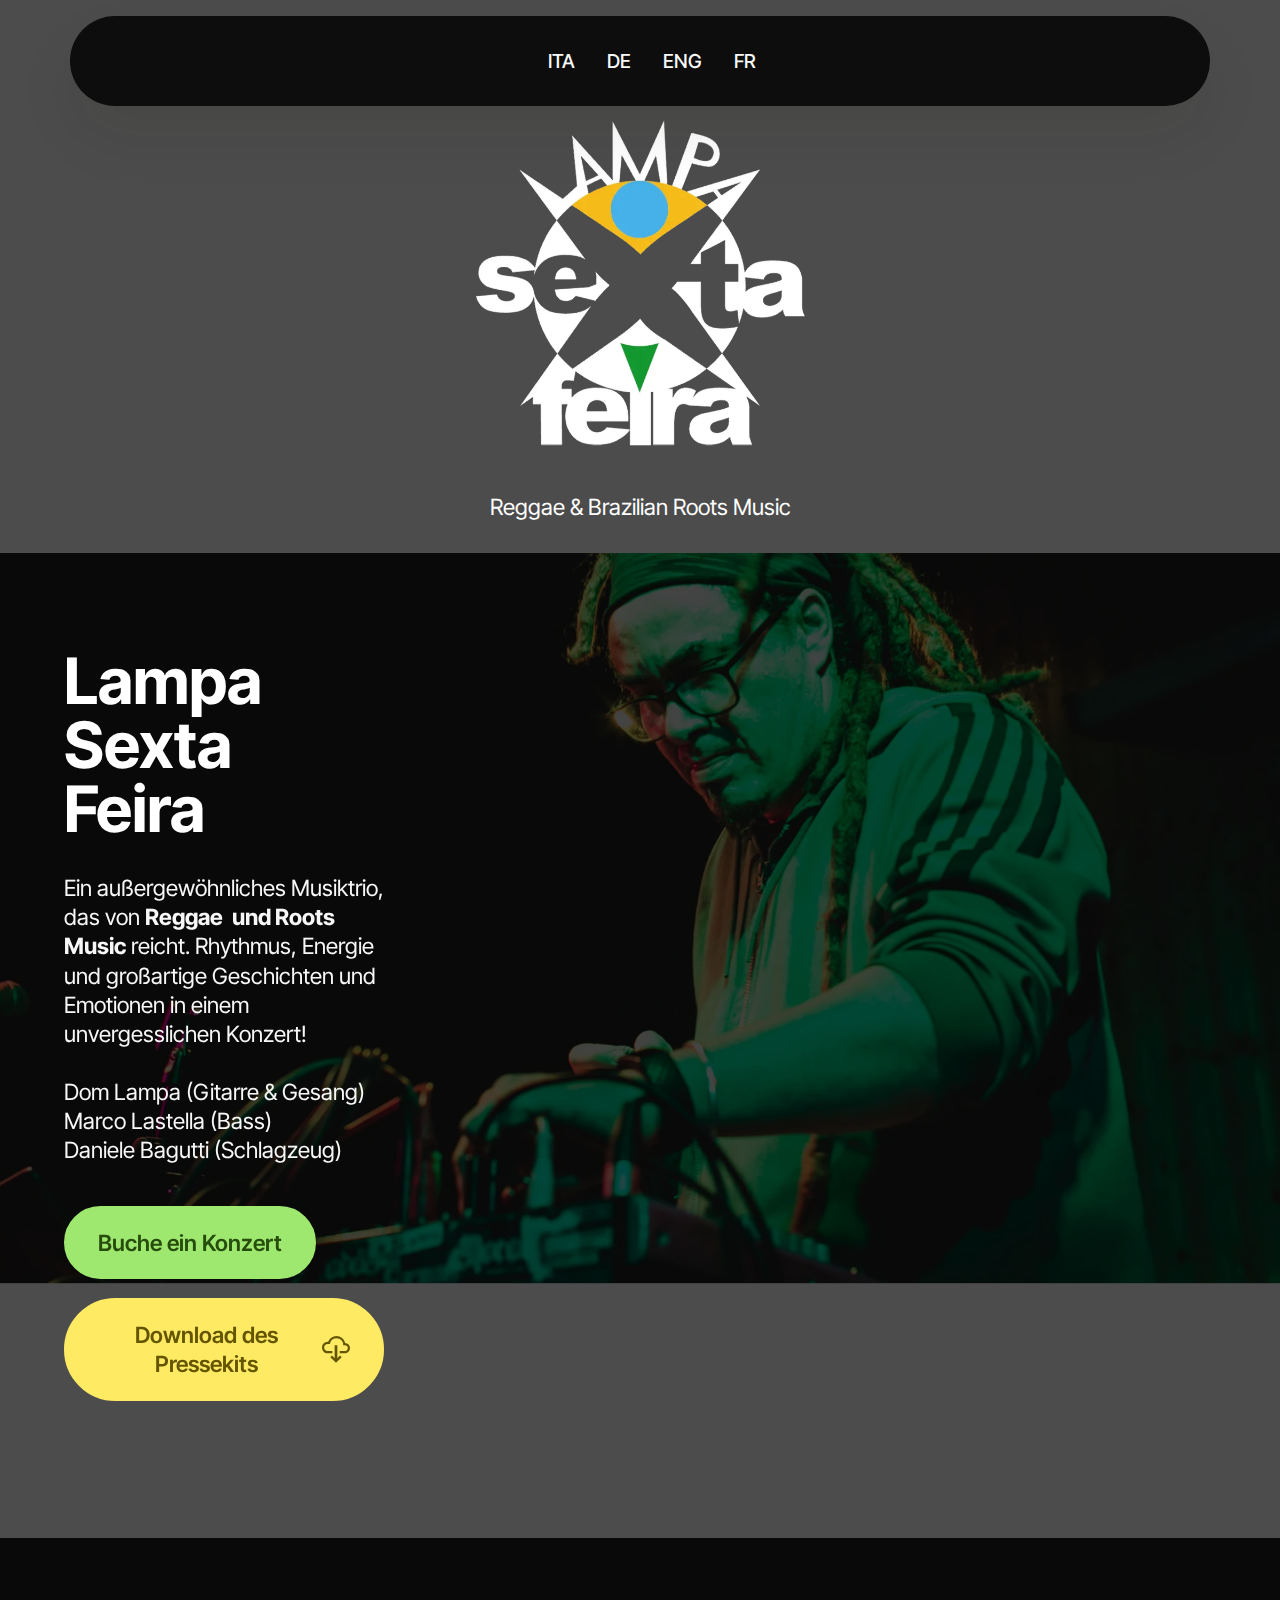
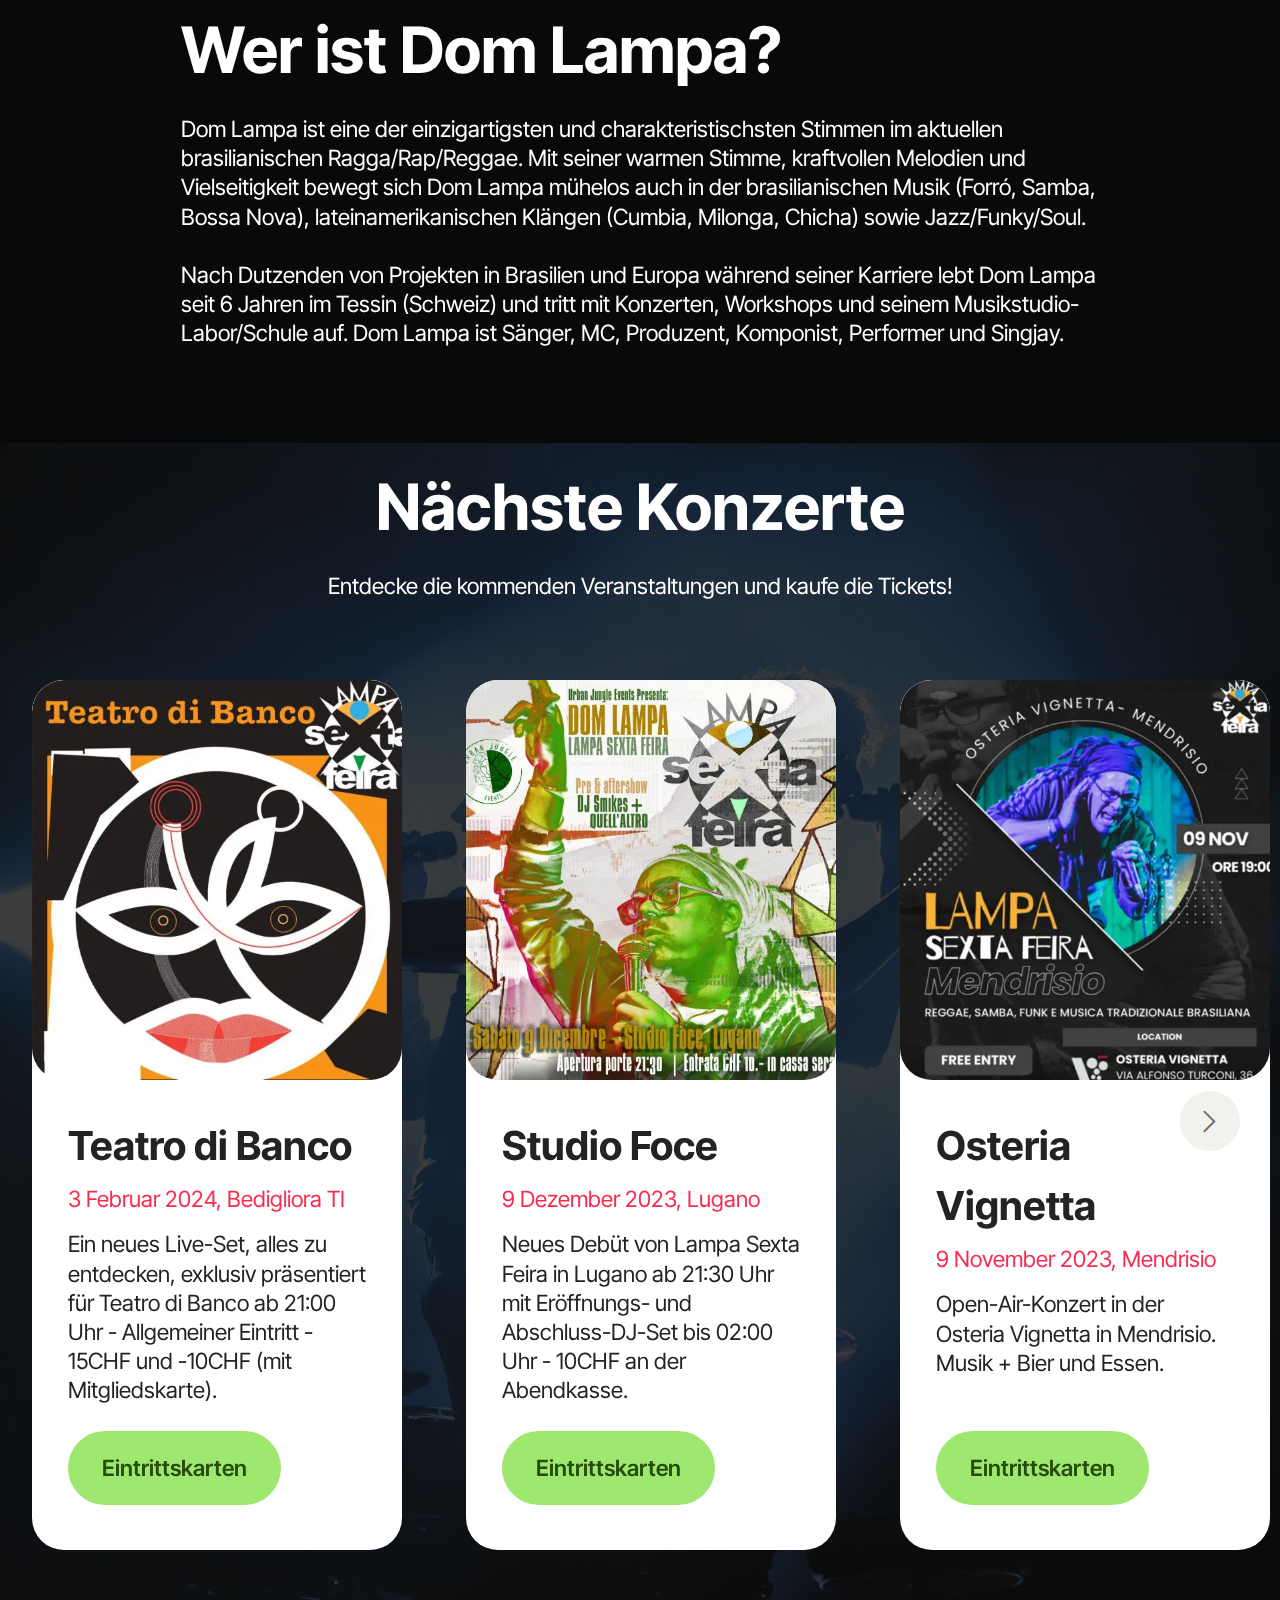
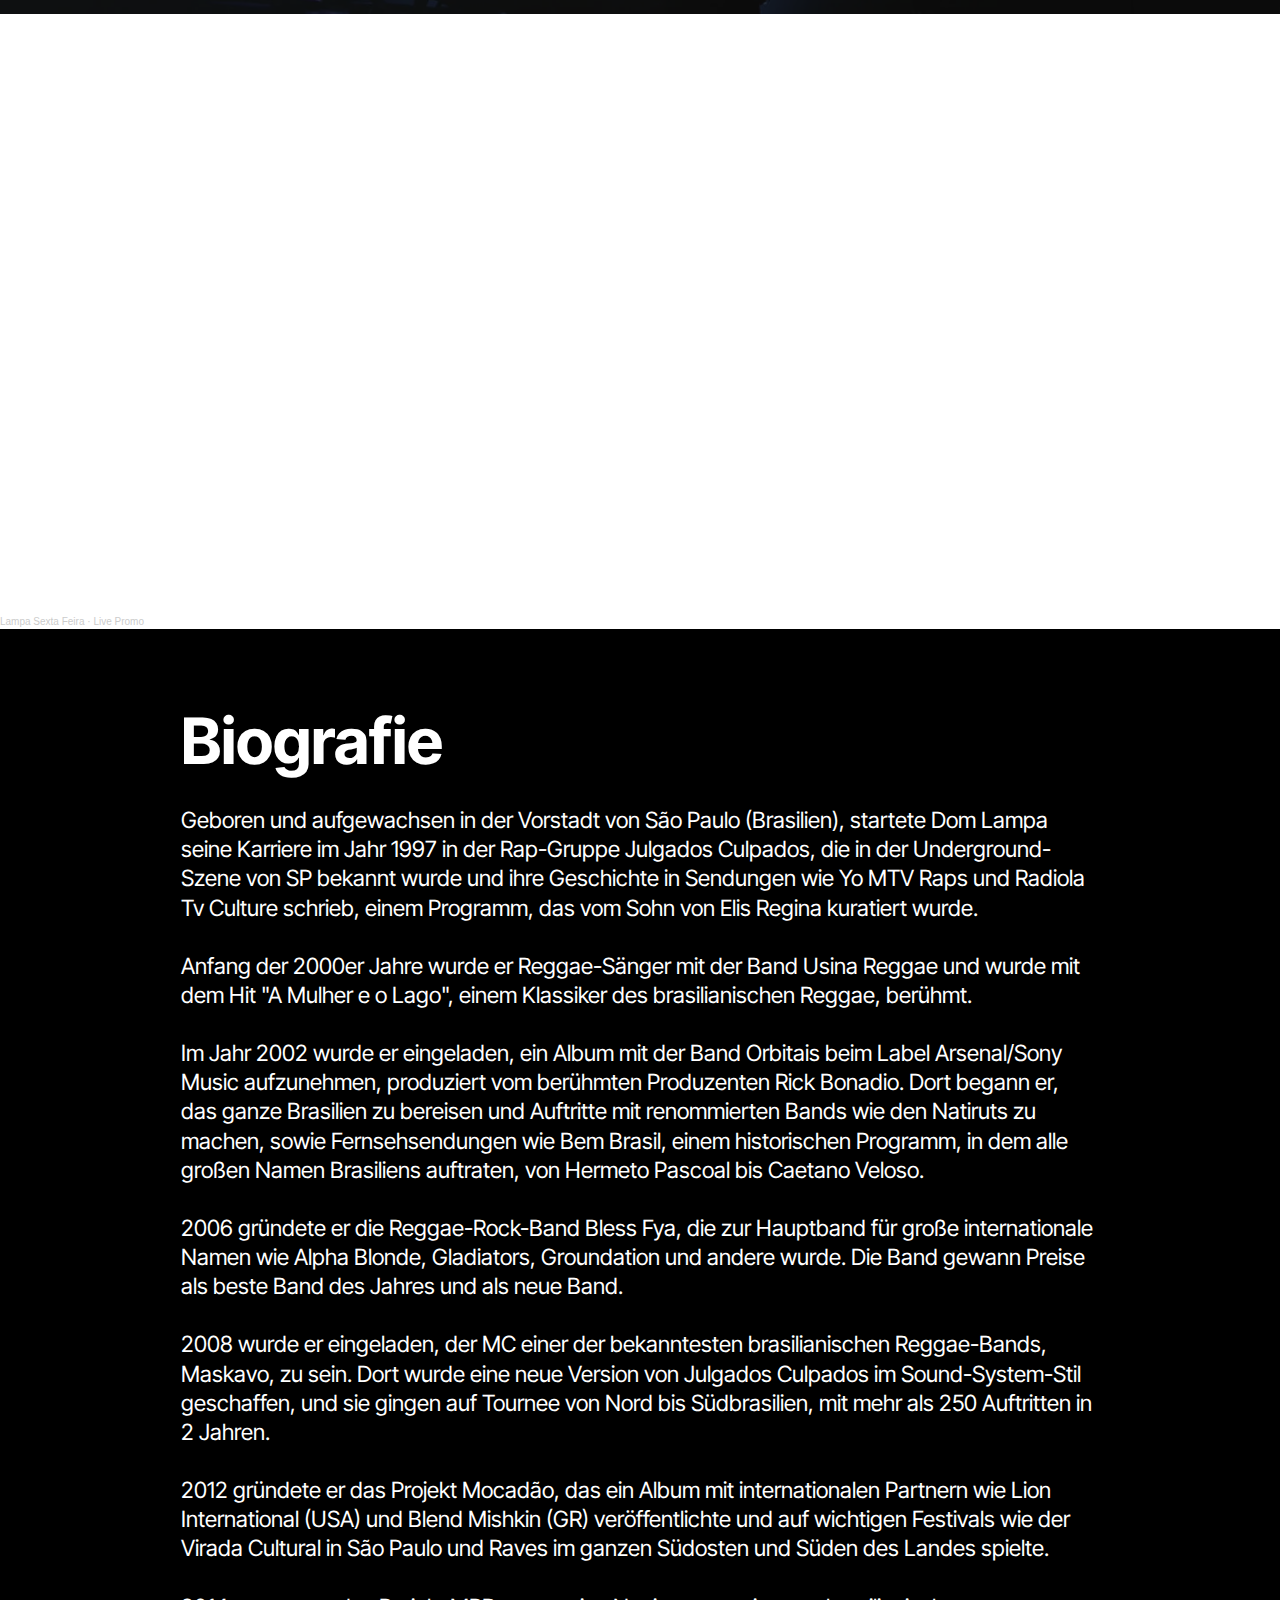
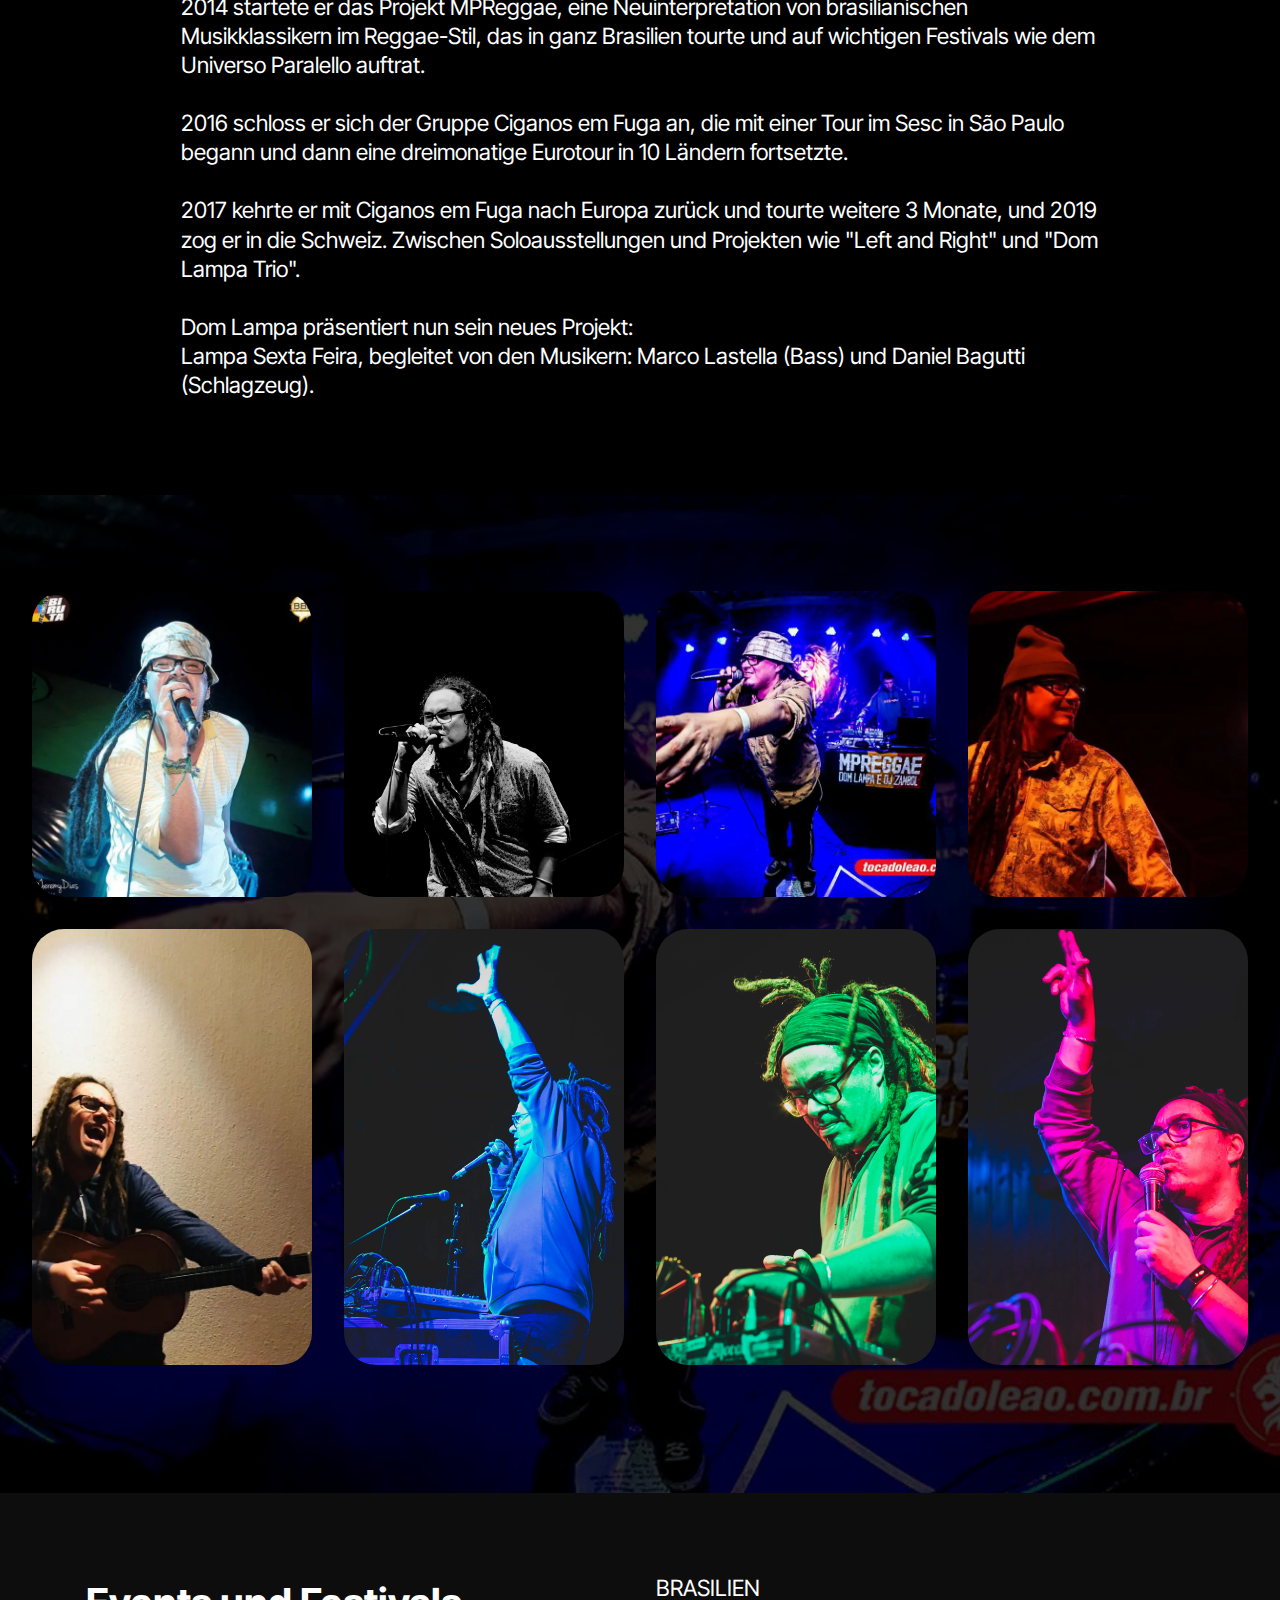
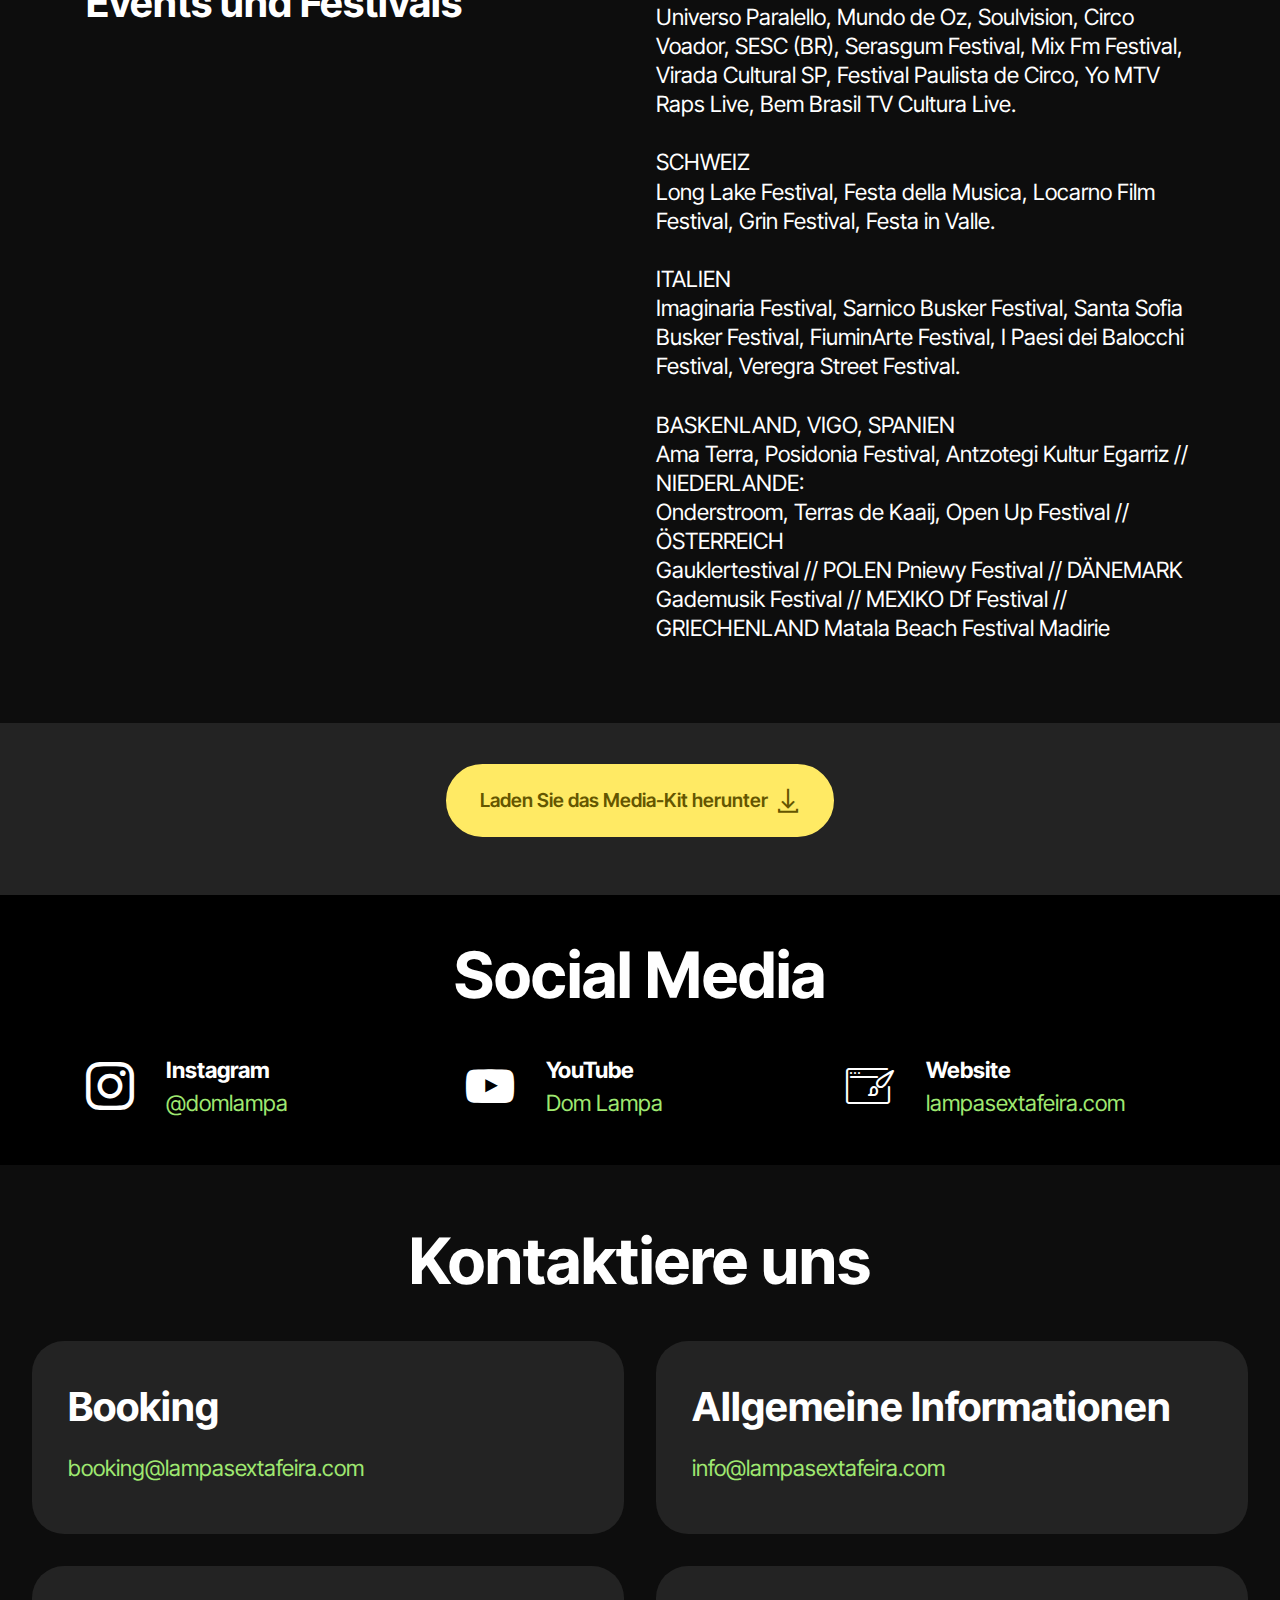
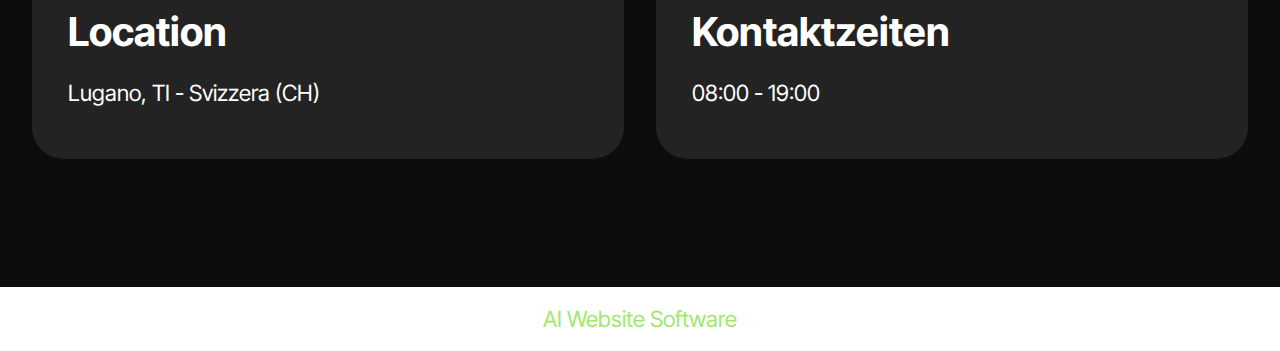
==== commit 3688284f: "create github pages" ====
--- a/de.html
+++ b/de.html
@@ -84,7 +84,7 @@
       <div class="col-md-12 content-head">
         
         <p class="mbr-text mbr-fonts-style mb-4 display-7">
-          Reggae, Rap &amp; Roots<br>Brazilian Music</p>
+          Reggae &amp; Brazilian Roots Music</p>
         
       </div>
     </div>
@@ -102,7 +102,7 @@
 			<div class="col-12 col-md">
 				<div class="text-wrapper">
 					<h2 class="mbr-section-title mb-4 mbr-fonts-style display-2"><strong>Lampa</strong><br><strong>Sexta Feira</strong></h2>
-					<p class="mbr-text mb-4 mbr-fonts-style display-7">Ein außergewöhnliches Musiktrio, das von Reggae über <strong>Samba, Forró bis hin zu Funky und Roots Music</strong> reicht. Rhythmus, Energie und großartige Geschichten und Emotionen in einem unvergesslichen Konzert!<br><br>Dom Lampa (Gitarre &amp; Gesang)<br>Marco Lastella (Bass)<br>Daniele Bagutti (Schlagzeug)&nbsp;</p>
+					<p class="mbr-text mb-4 mbr-fonts-style display-7">Ein außergewöhnliches Musiktrio, das von <strong>Reggae</strong> <strong>&nbsp;und Roots Music</strong> reicht. Rhythmus, Energie und großartige Geschichten und Emotionen in einem unvergesslichen Konzert!<br><br>Dom Lampa (Gitarre &amp; Gesang)<br>Marco Lastella (Bass)<br>Daniele Bagutti (Schlagzeug)&nbsp;</p>
 					<div class="mbr-section-btn mb-4"><a class="btn btn-primary display-7" href="mailto:booking@lampasextafeira.com">Buche ein Konzert</a> <a class="btn btn-danger display-7" href="https://drive.google.com/drive/folders/1-J6ZRVomowSEFU5mCc129gKwVauUQTuR?usp=sharing" target="_blank"><span class="mobi-mbri mobi-mbri-download-2 mbr-iconfont mbr-iconfont-btn"></span>Download des Pressekits</a></div>
 				</div>
 			</div>
@@ -226,7 +226,7 @@
 	</div>
 </section>
 
-<iframe width="100%" height="600" scrolling="no" frameborder="no" allow="autoplay" src="https://w.soundcloud.com/player/?url=https%3A//api.soundcloud.com/playlists/1705974576&amp;color=%23ff5500&amp;auto_play=false&amp;hide_related=false&amp;show_comments=true&amp;show_user=true&amp;show_reposts=false&amp;show_teaser=true&amp;visual=true" class="cid-u1yVoFE6Cw" id="soundcloud1-1j" data-rv-view="74"></iframe><div style="font-size: 10px; color: #cccccc;line-break: anywhere;word-break: normal;overflow: hidden;white-space: nowrap;text-overflow: ellipsis; font-family: Interstate,Lucida Grande,Lucida Sans Unicode,Lucida Sans,Garuda,Verdana,Tahoma,sans-serif;font-weight: 100;" class="cid-u1yVoFE6Cw" id="soundcloud1-1j" data-rv-view="74"><a href="https://soundcloud.com/lampasextafeira" title="Lampa Sexta Feira" target="_blank" style="color: #cccccc; text-decoration: none;">Lampa Sexta Feira</a> · <a href="https://soundcloud.com/lampasextafeira/sets/live-promo" title="Live Promo" target="_blank" style="color: #cccccc; text-decoration: none;">Live Promo</a></div>
+<iframe width="100%" height="600" scrolling="no" frameborder="no" allow="autoplay" src="https://w.soundcloud.com/player/?url=https%3A//api.soundcloud.com/playlists/1705974576&amp;color=%23ff5500&amp;auto_play=false&amp;hide_related=false&amp;show_comments=true&amp;show_user=true&amp;show_reposts=false&amp;show_teaser=true&amp;visual=true" class="cid-u1yVoFE6Cw" id="soundcloud1-1j" data-rv-view="164"></iframe><div style="font-size: 10px; color: #cccccc;line-break: anywhere;word-break: normal;overflow: hidden;white-space: nowrap;text-overflow: ellipsis; font-family: Interstate,Lucida Grande,Lucida Sans Unicode,Lucida Sans,Garuda,Verdana,Tahoma,sans-serif;font-weight: 100;" class="cid-u1yVoFE6Cw" id="soundcloud1-1j" data-rv-view="164"><a href="https://soundcloud.com/lampasextafeira" title="Lampa Sexta Feira" target="_blank" style="color: #cccccc; text-decoration: none;">Lampa Sexta Feira</a> · <a href="https://soundcloud.com/lampasextafeira/sets/live-promo" title="Live Promo" target="_blank" style="color: #cccccc; text-decoration: none;">Live Promo</a></div>
 
 <section data-bs-version="5.1" class="article12 cid-u1yVoFMn6L" id="article12-1k">    
     
@@ -265,77 +265,77 @@
             
             
             <div class="col-12 col-md-6 col-lg-3 item gallery-image active">
-                <div class="item-wrapper mb-3" data-toggle="modal" data-bs-toggle="modal" data-target="#u3xrN2ux62-modal" data-bs-target="#u3xrN2ux62-modal">
-                    <img class="w-100" src="assets/images/lampa-1-598x618.webp" alt="Mobirise Website Builder" data-slide-to="0" data-bs-slide-to="0" data-target="#lb-u3xrN2ux62" data-bs-target="#lb-u3xrN2ux62">
-                    <div class="icon-wrapper">
-                        <span class="mobi-mbri mobi-mbri-search mbr-iconfont mbr-iconfont-btn"></span>
-                    </div>
-                </div>
-                
-            </div><div class="col-12 col-md-6 col-lg-3 item gallery-image active">
-                <div class="item-wrapper mb-3" data-toggle="modal" data-bs-toggle="modal" data-target="#u3xrN2ux62-modal" data-bs-target="#u3xrN2ux62-modal">
-                    <img class="w-100" src="assets/images/lampa-3-6000x4000.webp" alt="Mobirise Website Builder" data-slide-to="1" data-bs-slide-to="1" data-target="#lb-u3xrN2ux62" data-bs-target="#lb-u3xrN2ux62">
-                    <div class="icon-wrapper">
-                        <span class="mobi-mbri mobi-mbri-search mbr-iconfont mbr-iconfont-btn"></span>
-                    </div>
-                </div>
-                
-            </div><div class="col-12 col-md-6 col-lg-3 item gallery-image active">
-                <div class="item-wrapper mb-3" data-toggle="modal" data-bs-toggle="modal" data-target="#u3xrN2ux62-modal" data-bs-target="#u3xrN2ux62-modal">
-                    <img class="w-100" src="assets/images/lampa-12-960x640.webp" alt="Mobirise Website Builder" data-slide-to="2" data-bs-slide-to="2" data-target="#lb-u3xrN2ux62" data-bs-target="#lb-u3xrN2ux62">
-                    <div class="icon-wrapper">
-                        <span class="mobi-mbri mobi-mbri-search mbr-iconfont mbr-iconfont-btn"></span>
-                    </div>
-                </div>
-                
-            </div><div class="col-12 col-md-6 col-lg-3 item gallery-image active">
-                <div class="item-wrapper mb-3" data-toggle="modal" data-bs-toggle="modal" data-target="#u3xrN2ux62-modal" data-bs-target="#u3xrN2ux62-modal">
-                    <img class="w-100" src="assets/images/lampa-12-960x639.webp" alt="Mobirise Website Builder" data-slide-to="3" data-bs-slide-to="3" data-target="#lb-u3xrN2ux62" data-bs-target="#lb-u3xrN2ux62">
-                    <div class="icon-wrapper">
-                        <span class="mobi-mbri mobi-mbri-search mbr-iconfont mbr-iconfont-btn"></span>
-                    </div>
-                </div>
-                
-            </div><div class="col-12 col-md-6 col-lg-3 item gallery-image active">
-                <div class="item-wrapper mb-3" data-toggle="modal" data-bs-toggle="modal" data-target="#u3xrN2ux62-modal" data-bs-target="#u3xrN2ux62-modal">
-                    <img class="w-100" src="assets/images/lampa-15-1024x959.webp" alt="Mobirise Website Builder" data-slide-to="4" data-bs-slide-to="4" data-target="#lb-u3xrN2ux62" data-bs-target="#lb-u3xrN2ux62">
-                    <div class="icon-wrapper">
-                        <span class="mobi-mbri mobi-mbri-search mbr-iconfont mbr-iconfont-btn"></span>
-                    </div>
-                </div>
-                
-            </div><div class="col-12 col-md-6 col-lg-3 item gallery-image active">
-                <div class="item-wrapper mb-3" data-toggle="modal" data-bs-toggle="modal" data-target="#u3xrN2ux62-modal" data-bs-target="#u3xrN2ux62-modal">
-                    <img class="w-100" src="assets/images/lampa-17-2136x3204.webp" alt="Mobirise Website Builder" data-slide-to="5" data-bs-slide-to="5" data-target="#lb-u3xrN2ux62" data-bs-target="#lb-u3xrN2ux62">
-                    <div class="icon-wrapper">
-                        <span class="mobi-mbri mobi-mbri-search mbr-iconfont mbr-iconfont-btn"></span>
-                    </div>
-                </div>
-                
-            </div><div class="col-12 col-md-6 col-lg-3 item gallery-image active">
-                <div class="item-wrapper mb-3" data-toggle="modal" data-bs-toggle="modal" data-target="#u3xrN2ux62-modal" data-bs-target="#u3xrN2ux62-modal">
-                    <img class="w-100" src="assets/images/lampa-19-5040x3360.webp" alt="Mobirise Website Builder" data-slide-to="6" data-bs-slide-to="6" data-target="#lb-u3xrN2ux62" data-bs-target="#lb-u3xrN2ux62">
-                    <div class="icon-wrapper">
-                        <span class="mobi-mbri mobi-mbri-search mbr-iconfont mbr-iconfont-btn"></span>
-                    </div>
-                </div>
-                
-            </div><div class="col-12 col-md-6 col-lg-3 item gallery-image active">
-                <div class="item-wrapper mb-3" data-toggle="modal" data-bs-toggle="modal" data-target="#u3xrN2ux62-modal" data-bs-target="#u3xrN2ux62-modal">
-                    <img class="w-100" src="assets/images/lampa-22-5040x3360.webp" alt="Mobirise Website Builder" data-slide-to="7" data-bs-slide-to="7" data-target="#lb-u3xrN2ux62" data-bs-target="#lb-u3xrN2ux62">
-                    <div class="icon-wrapper">
-                        <span class="mobi-mbri mobi-mbri-search mbr-iconfont mbr-iconfont-btn"></span>
-                    </div>
-                </div>
-                
-            </div>
-        </div>
-
-        <div class="modal mbr-slider" tabindex="-1" role="dialog" aria-hidden="true" id="u3xrN2ux62-modal">
+                <div class="item-wrapper mb-3" data-toggle="modal" data-bs-toggle="modal" data-target="#u4YeJTND7c-modal" data-bs-target="#u4YeJTND7c-modal">
+                    <img class="w-100" src="assets/images/lampa-1-598x618.webp" alt="Mobirise Website Builder" data-slide-to="0" data-bs-slide-to="0" data-target="#lb-u4YeJTND7c" data-bs-target="#lb-u4YeJTND7c">
+                    <div class="icon-wrapper">
+                        <span class="mobi-mbri mobi-mbri-search mbr-iconfont mbr-iconfont-btn"></span>
+                    </div>
+                </div>
+                
+            </div><div class="col-12 col-md-6 col-lg-3 item gallery-image active">
+                <div class="item-wrapper mb-3" data-toggle="modal" data-bs-toggle="modal" data-target="#u4YeJTND7c-modal" data-bs-target="#u4YeJTND7c-modal">
+                    <img class="w-100" src="assets/images/lampa-3-6000x4000.webp" alt="Mobirise Website Builder" data-slide-to="1" data-bs-slide-to="1" data-target="#lb-u4YeJTND7c" data-bs-target="#lb-u4YeJTND7c">
+                    <div class="icon-wrapper">
+                        <span class="mobi-mbri mobi-mbri-search mbr-iconfont mbr-iconfont-btn"></span>
+                    </div>
+                </div>
+                
+            </div><div class="col-12 col-md-6 col-lg-3 item gallery-image active">
+                <div class="item-wrapper mb-3" data-toggle="modal" data-bs-toggle="modal" data-target="#u4YeJTND7c-modal" data-bs-target="#u4YeJTND7c-modal">
+                    <img class="w-100" src="assets/images/lampa-12-960x640.webp" alt="Mobirise Website Builder" data-slide-to="2" data-bs-slide-to="2" data-target="#lb-u4YeJTND7c" data-bs-target="#lb-u4YeJTND7c">
+                    <div class="icon-wrapper">
+                        <span class="mobi-mbri mobi-mbri-search mbr-iconfont mbr-iconfont-btn"></span>
+                    </div>
+                </div>
+                
+            </div><div class="col-12 col-md-6 col-lg-3 item gallery-image active">
+                <div class="item-wrapper mb-3" data-toggle="modal" data-bs-toggle="modal" data-target="#u4YeJTND7c-modal" data-bs-target="#u4YeJTND7c-modal">
+                    <img class="w-100" src="assets/images/lampa-12-960x639.webp" alt="Mobirise Website Builder" data-slide-to="3" data-bs-slide-to="3" data-target="#lb-u4YeJTND7c" data-bs-target="#lb-u4YeJTND7c">
+                    <div class="icon-wrapper">
+                        <span class="mobi-mbri mobi-mbri-search mbr-iconfont mbr-iconfont-btn"></span>
+                    </div>
+                </div>
+                
+            </div><div class="col-12 col-md-6 col-lg-3 item gallery-image active">
+                <div class="item-wrapper mb-3" data-toggle="modal" data-bs-toggle="modal" data-target="#u4YeJTND7c-modal" data-bs-target="#u4YeJTND7c-modal">
+                    <img class="w-100" src="assets/images/lampa-15-1024x959.webp" alt="Mobirise Website Builder" data-slide-to="4" data-bs-slide-to="4" data-target="#lb-u4YeJTND7c" data-bs-target="#lb-u4YeJTND7c">
+                    <div class="icon-wrapper">
+                        <span class="mobi-mbri mobi-mbri-search mbr-iconfont mbr-iconfont-btn"></span>
+                    </div>
+                </div>
+                
+            </div><div class="col-12 col-md-6 col-lg-3 item gallery-image active">
+                <div class="item-wrapper mb-3" data-toggle="modal" data-bs-toggle="modal" data-target="#u4YeJTND7c-modal" data-bs-target="#u4YeJTND7c-modal">
+                    <img class="w-100" src="assets/images/lampa-17-2136x3204.webp" alt="Mobirise Website Builder" data-slide-to="5" data-bs-slide-to="5" data-target="#lb-u4YeJTND7c" data-bs-target="#lb-u4YeJTND7c">
+                    <div class="icon-wrapper">
+                        <span class="mobi-mbri mobi-mbri-search mbr-iconfont mbr-iconfont-btn"></span>
+                    </div>
+                </div>
+                
+            </div><div class="col-12 col-md-6 col-lg-3 item gallery-image active">
+                <div class="item-wrapper mb-3" data-toggle="modal" data-bs-toggle="modal" data-target="#u4YeJTND7c-modal" data-bs-target="#u4YeJTND7c-modal">
+                    <img class="w-100" src="assets/images/lampa-19-5040x3360.webp" alt="Mobirise Website Builder" data-slide-to="6" data-bs-slide-to="6" data-target="#lb-u4YeJTND7c" data-bs-target="#lb-u4YeJTND7c">
+                    <div class="icon-wrapper">
+                        <span class="mobi-mbri mobi-mbri-search mbr-iconfont mbr-iconfont-btn"></span>
+                    </div>
+                </div>
+                
+            </div><div class="col-12 col-md-6 col-lg-3 item gallery-image active">
+                <div class="item-wrapper mb-3" data-toggle="modal" data-bs-toggle="modal" data-target="#u4YeJTND7c-modal" data-bs-target="#u4YeJTND7c-modal">
+                    <img class="w-100" src="assets/images/lampa-22-5040x3360.webp" alt="Mobirise Website Builder" data-slide-to="7" data-bs-slide-to="7" data-target="#lb-u4YeJTND7c" data-bs-target="#lb-u4YeJTND7c">
+                    <div class="icon-wrapper">
+                        <span class="mobi-mbri mobi-mbri-search mbr-iconfont mbr-iconfont-btn"></span>
+                    </div>
+                </div>
+                
+            </div>
+        </div>
+
+        <div class="modal mbr-slider" tabindex="-1" role="dialog" aria-hidden="true" id="u4YeJTND7c-modal">
             <div class="modal-dialog" role="document">
                 <div class="modal-content">
                     <div class="modal-body">
-                        <div class="carousel slide" data-pause="false" data-bs-pause="false" id="lb-u3xrN2ux62" data-interval="5000" data-bs-interval="5000">
+                        <div class="carousel slide" data-pause="false" data-bs-pause="false" id="lb-u4YeJTND7c" data-interval="5000" data-bs-interval="5000">
                             <div class="carousel-inner">
                                 
                                 
@@ -363,7 +363,7 @@
                                 </div>
                             </div>
                             <ol class="carousel-indicators">
-                                <li data-slide-to="0" data-bs-slide-to="0" class="active" data-target="#lb-u3xrN2ux62" data-bs-target="#lb-u3xrN2ux62"></li><li data-slide-to="1" data-bs-slide-to="1" class="" data-target="#lb-u3xrN2ux62" data-bs-target="#lb-u3xrN2ux62"></li><li data-slide-to="2" data-bs-slide-to="2" class="" data-target="#lb-u3xrN2ux62" data-bs-target="#lb-u3xrN2ux62"></li><li data-slide-to="3" data-bs-slide-to="3" class="" data-target="#lb-u3xrN2ux62" data-bs-target="#lb-u3xrN2ux62"></li><li data-slide-to="4" data-bs-slide-to="4" class="" data-target="#lb-u3xrN2ux62" data-bs-target="#lb-u3xrN2ux62"></li><li data-slide-to="5" data-bs-slide-to="5" class="" data-target="#lb-u3xrN2ux62" data-bs-target="#lb-u3xrN2ux62"></li><li data-slide-to="6" data-bs-slide-to="6" class="" data-target="#lb-u3xrN2ux62" data-bs-target="#lb-u3xrN2ux62"></li><li data-slide-to="7" data-bs-slide-to="7" class="" data-target="#lb-u3xrN2ux62" data-bs-target="#lb-u3xrN2ux62"></li>
+                                <li data-slide-to="0" data-bs-slide-to="0" class="active" data-target="#lb-u4YeJTND7c" data-bs-target="#lb-u4YeJTND7c"></li><li data-slide-to="1" data-bs-slide-to="1" class="" data-target="#lb-u4YeJTND7c" data-bs-target="#lb-u4YeJTND7c"></li><li data-slide-to="2" data-bs-slide-to="2" class="" data-target="#lb-u4YeJTND7c" data-bs-target="#lb-u4YeJTND7c"></li><li data-slide-to="3" data-bs-slide-to="3" class="" data-target="#lb-u4YeJTND7c" data-bs-target="#lb-u4YeJTND7c"></li><li data-slide-to="4" data-bs-slide-to="4" class="" data-target="#lb-u4YeJTND7c" data-bs-target="#lb-u4YeJTND7c"></li><li data-slide-to="5" data-bs-slide-to="5" class="" data-target="#lb-u4YeJTND7c" data-bs-target="#lb-u4YeJTND7c"></li><li data-slide-to="6" data-bs-slide-to="6" class="" data-target="#lb-u4YeJTND7c" data-bs-target="#lb-u4YeJTND7c"></li><li data-slide-to="7" data-bs-slide-to="7" class="" data-target="#lb-u4YeJTND7c" data-bs-target="#lb-u4YeJTND7c"></li>
                                 
                                 
                                 
@@ -374,11 +374,11 @@
                             </ol>
                             <a role="button" href="" class="close" data-dismiss="modal" data-bs-dismiss="modal" aria-label="Close">
                             </a>
-                            <a class="carousel-control-prev carousel-control" role="button" data-slide="prev" data-bs-slide="prev" href="#lb-u3xrN2ux62">
+                            <a class="carousel-control-prev carousel-control" role="button" data-slide="prev" data-bs-slide="prev" href="#lb-u4YeJTND7c">
                                 <span class="mobi-mbri mobi-mbri-arrow-prev" aria-hidden="true"></span>
                                 <span class="sr-only visually-hidden">Previous</span>
                             </a>
-                            <a class="carousel-control-next carousel-control" role="button" data-slide="next" data-bs-slide="next" href="#lb-u3xrN2ux62">
+                            <a class="carousel-control-next carousel-control" role="button" data-slide="next" data-bs-slide="next" href="#lb-u4YeJTND7c">
                                 <span class="mobi-mbri mobi-mbri-arrow-next" aria-hidden="true"></span>
                                 <span class="sr-only visually-hidden">Next</span>
                             </a>
@@ -527,7 +527,7 @@
             </div>
         </div>
     </div>
-</section><section class="display-7" style="padding: 0;align-items: center;justify-content: center;flex-wrap: wrap;    align-content: center;display: flex;position: relative;height: 4rem;"><a href="https://mobiri.se/175014" style="flex: 1 1;height: 4rem;position: absolute;width: 100%;z-index: 1;"><img alt="" style="height: 4rem;" src="[data-uri]"></a><p style="margin: 0;text-align: center;" class="display-7">&#8204;</p><a style="z-index:1" href="https://mobirise.com/html-editor.html">WYSIWYG HTML Editor</a></section><script src="assets/bootstrap/js/bootstrap.bundle.min.js"></script>  <script src="assets/parallax/jarallax.js"></script>  <script src="assets/smoothscroll/smooth-scroll.js"></script>  <script src="assets/ytplayer/index.js"></script>  <script src="assets/dropdown/js/navbar-dropdown.js"></script>  <script src="assets/vimeoplayer/player.js"></script>  <script src="assets/embla/embla.min.js"></script>  <script src="assets/embla/script.js"></script>  <script src="assets/theme/js/script.js"></script>  
+</section><section class="display-7" style="padding: 0;align-items: center;justify-content: center;flex-wrap: wrap;    align-content: center;display: flex;position: relative;height: 4rem;"><a href="https://mobiri.se/175014" style="flex: 1 1;height: 4rem;position: absolute;width: 100%;z-index: 1;"><img alt="" style="height: 4rem;" src="[data-uri]"></a><p style="margin: 0;text-align: center;" class="display-7">&#8204;</p><a style="z-index:1" href="https://mobirise.com/builder/ai-website-builder.html">AI Website Software</a></section><script src="assets/bootstrap/js/bootstrap.bundle.min.js"></script>  <script src="assets/parallax/jarallax.js"></script>  <script src="assets/smoothscroll/smooth-scroll.js"></script>  <script src="assets/ytplayer/index.js"></script>  <script src="assets/dropdown/js/navbar-dropdown.js"></script>  <script src="assets/vimeoplayer/player.js"></script>  <script src="assets/embla/embla.min.js"></script>  <script src="assets/embla/script.js"></script>  <script src="assets/theme/js/script.js"></script>  
   
   
 </body>
